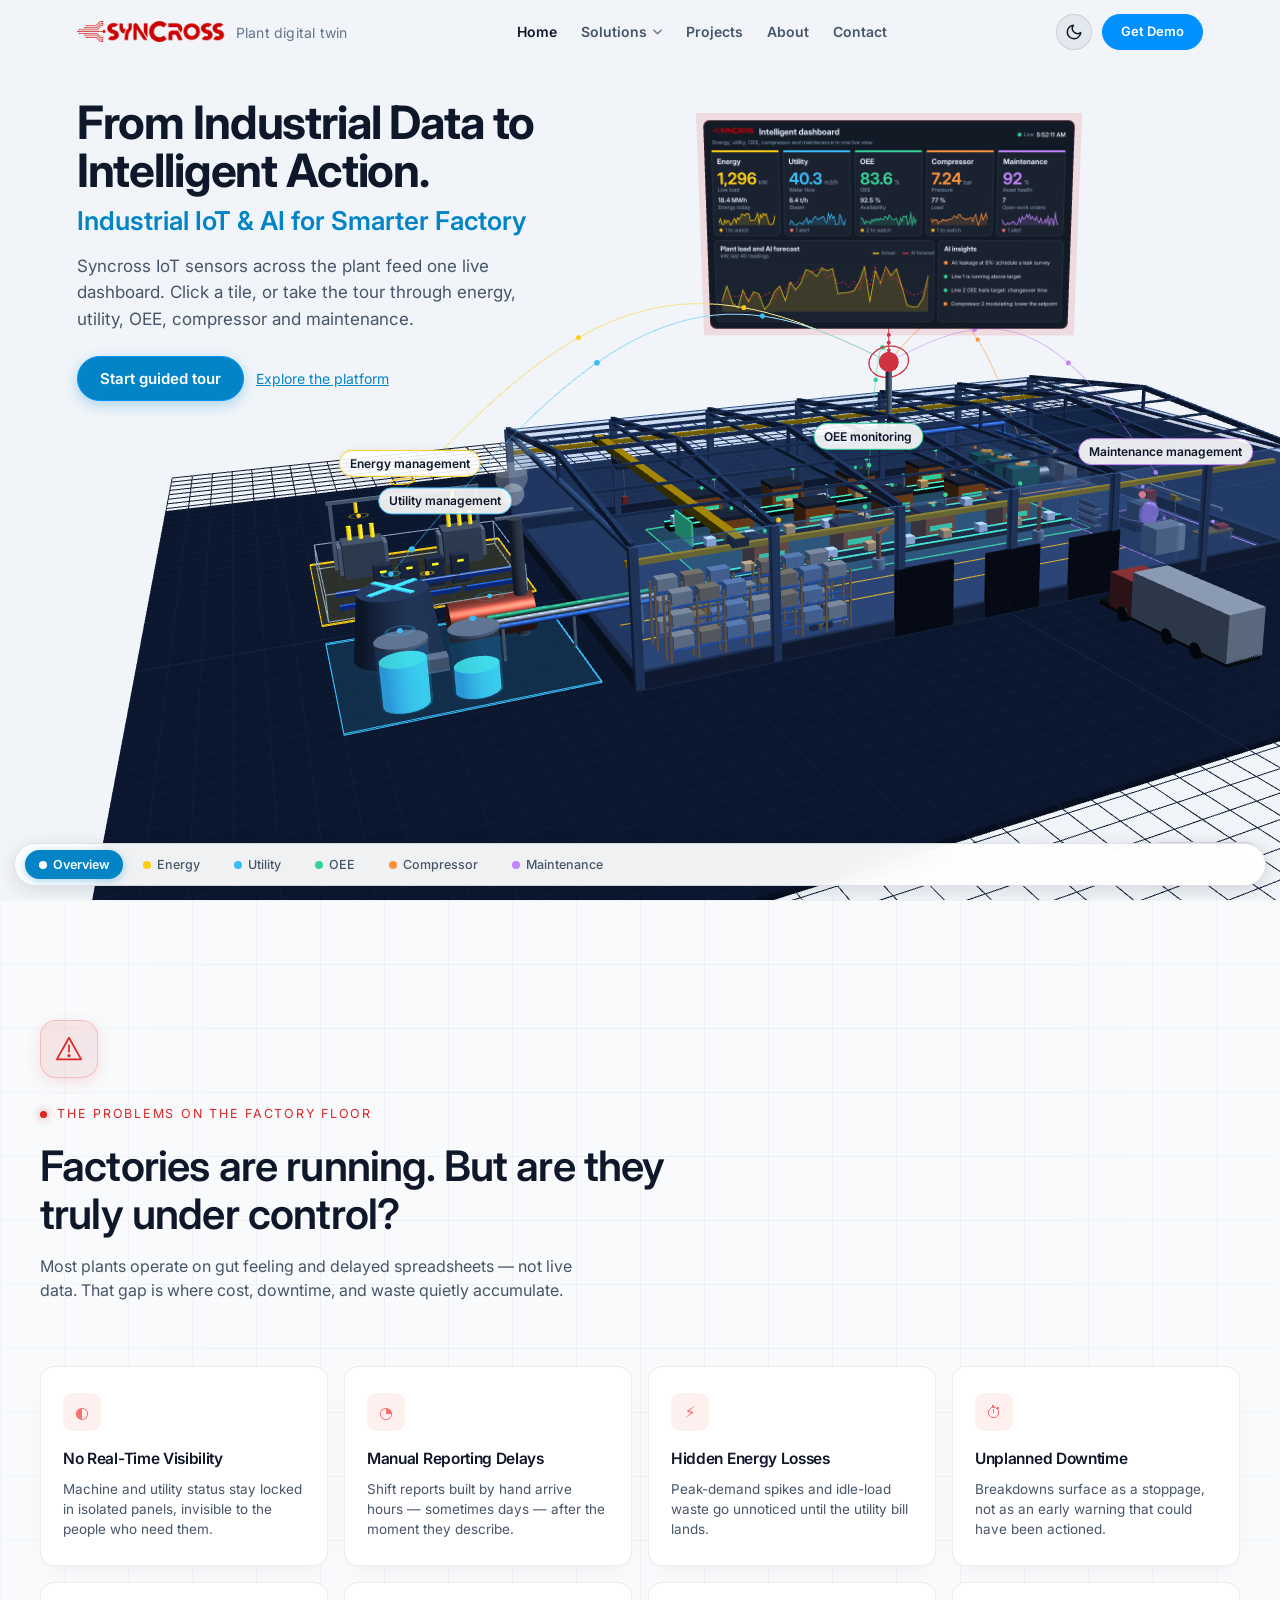
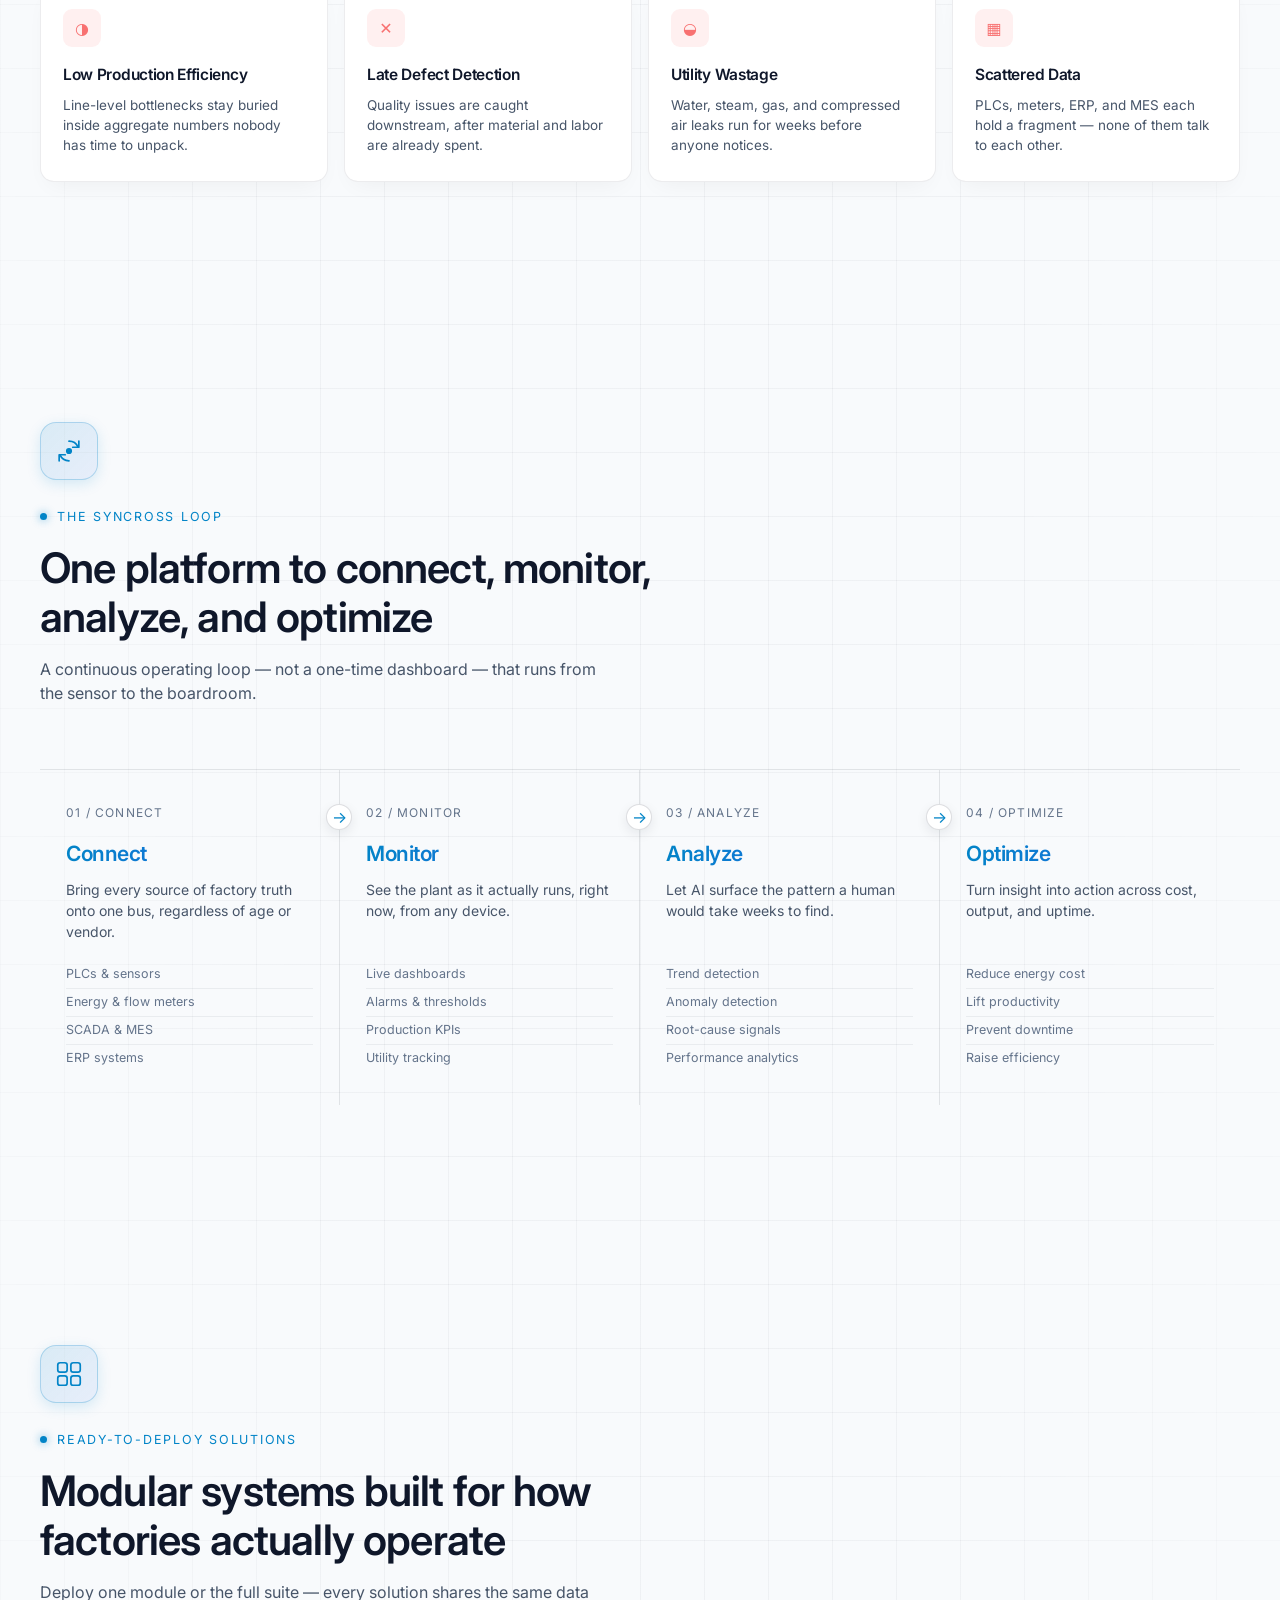
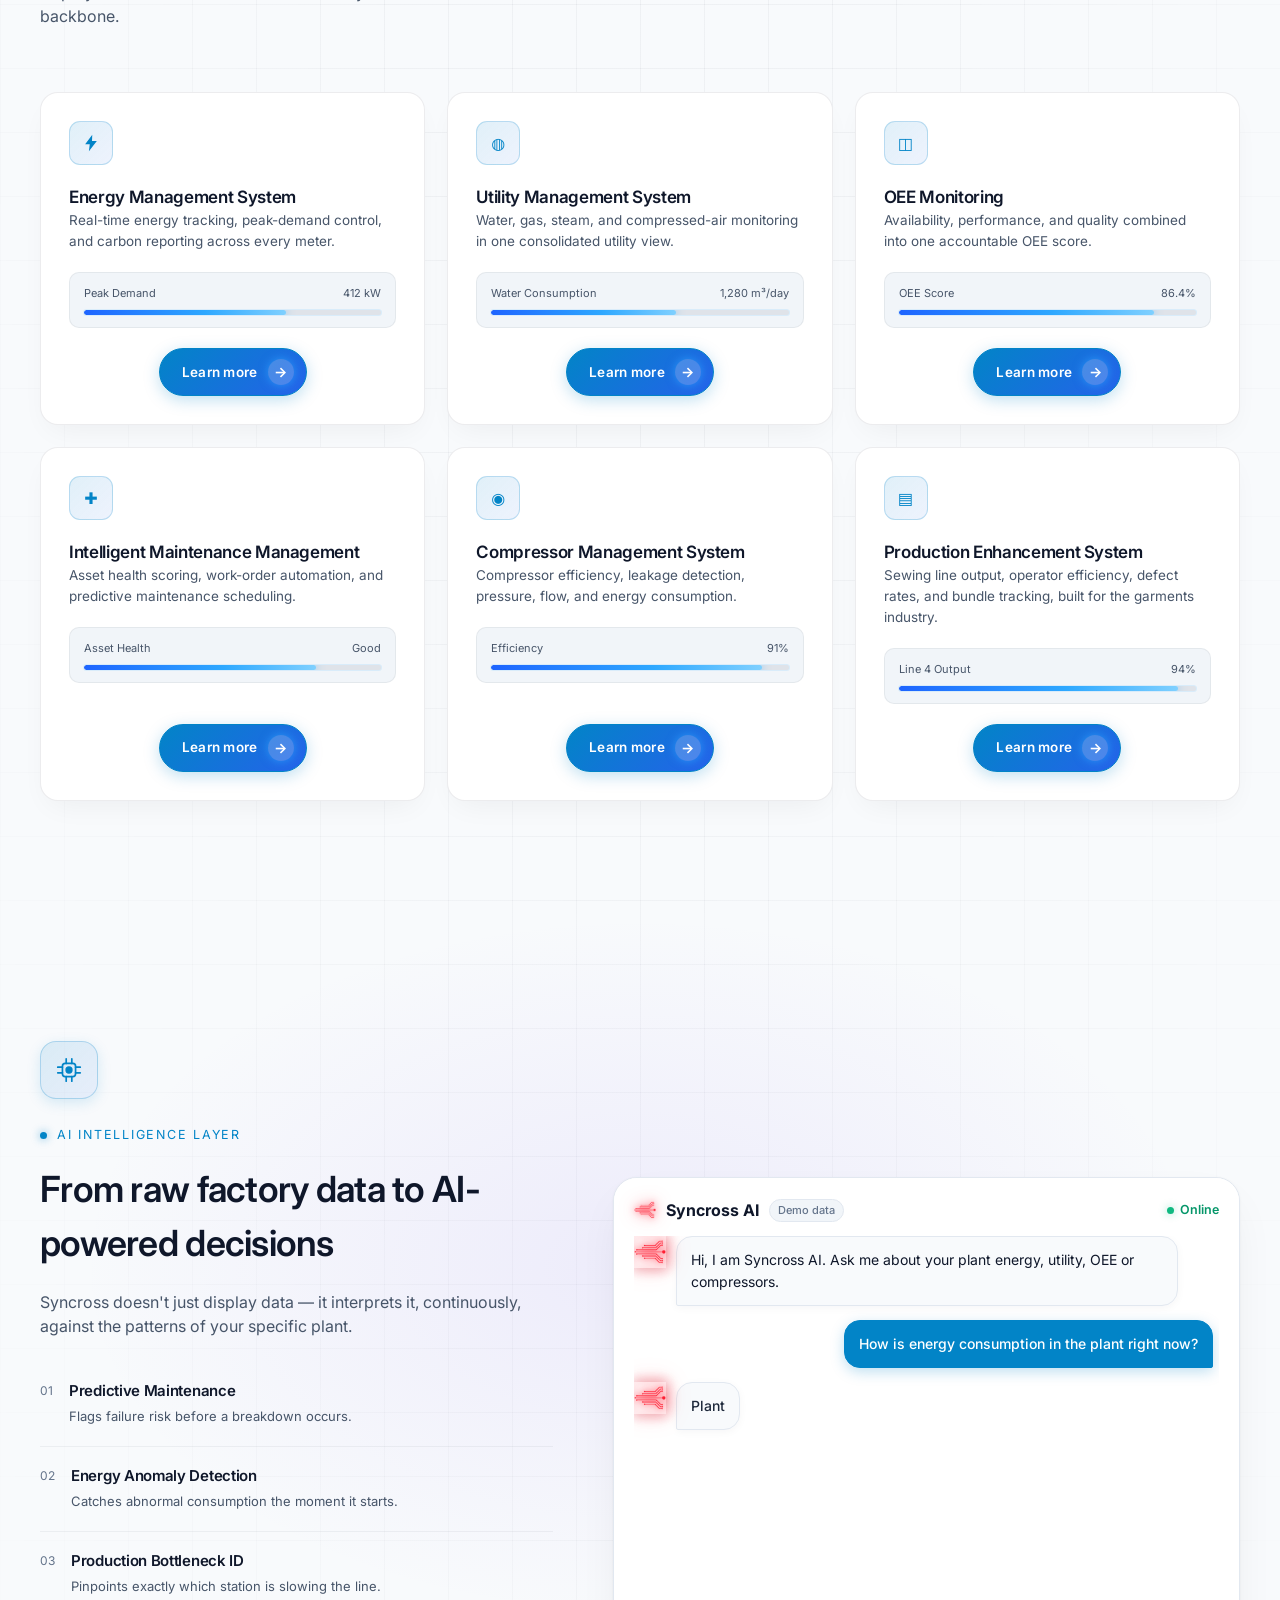
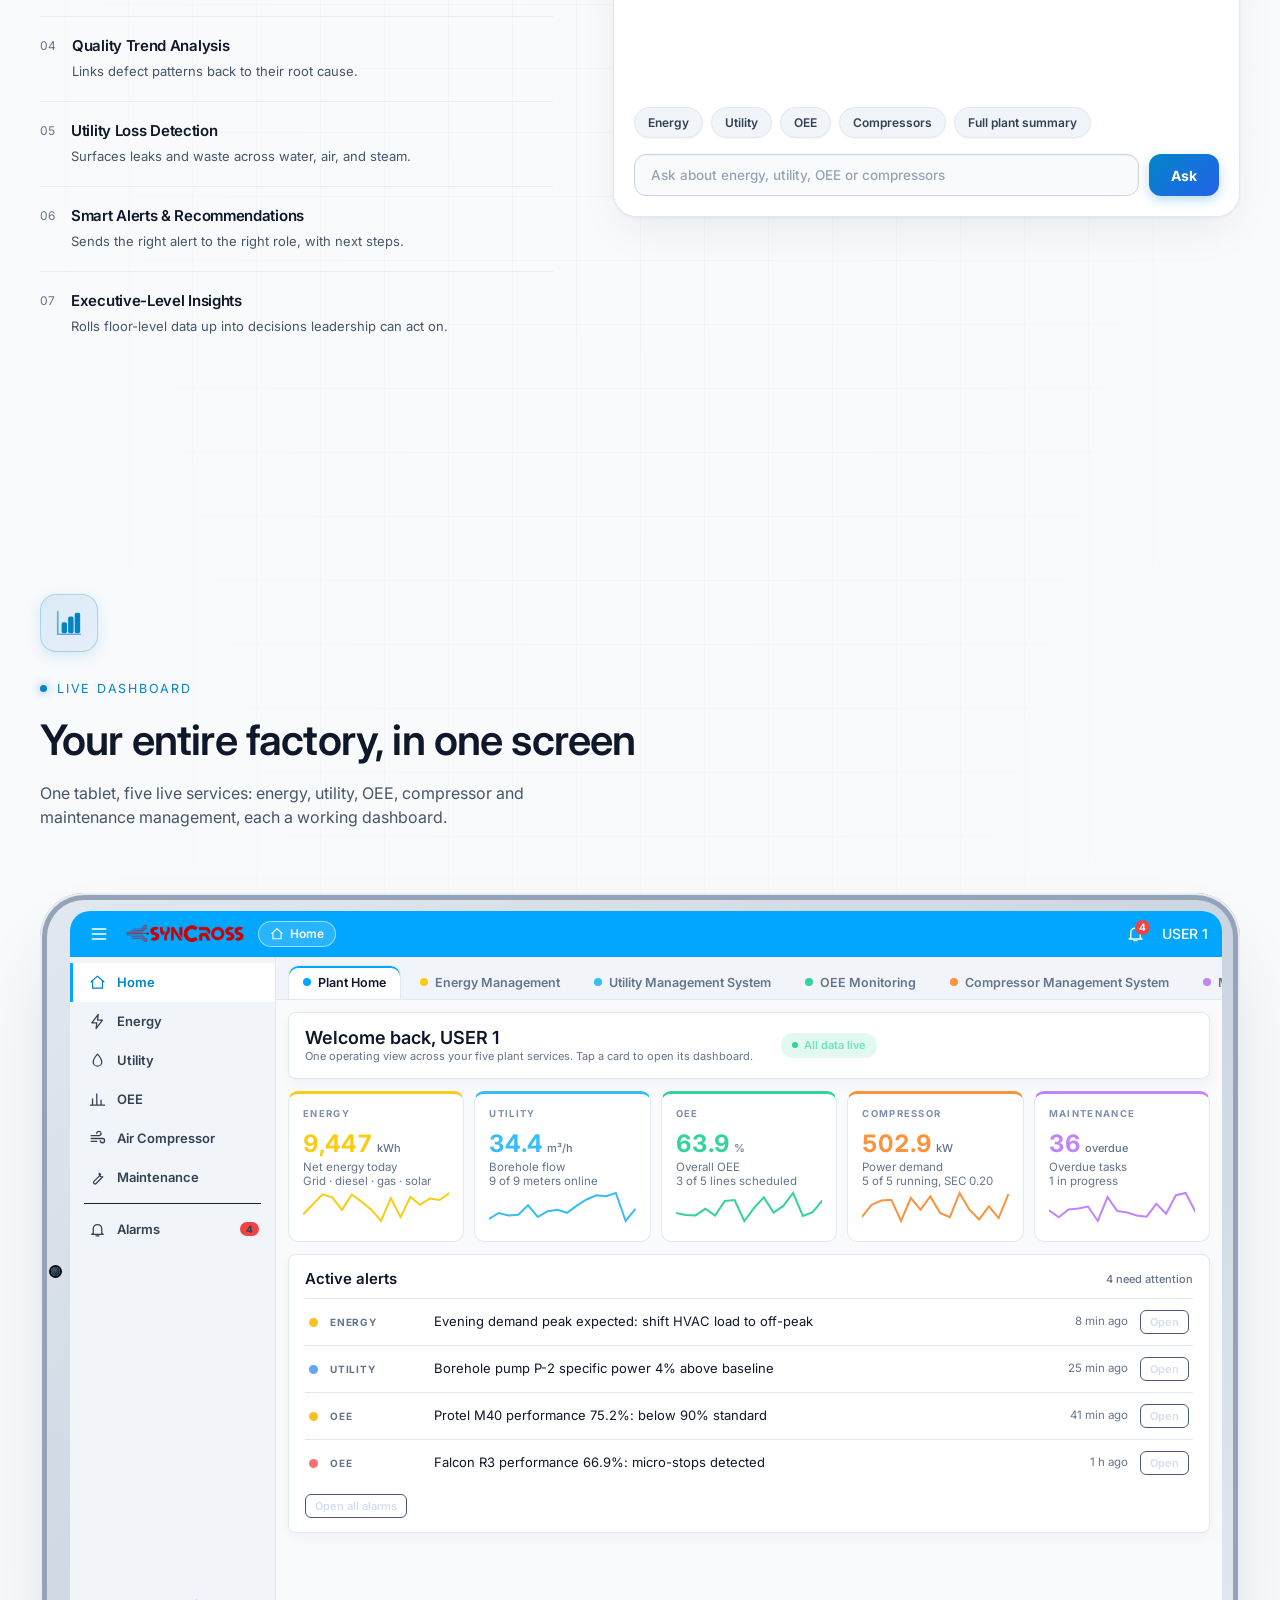
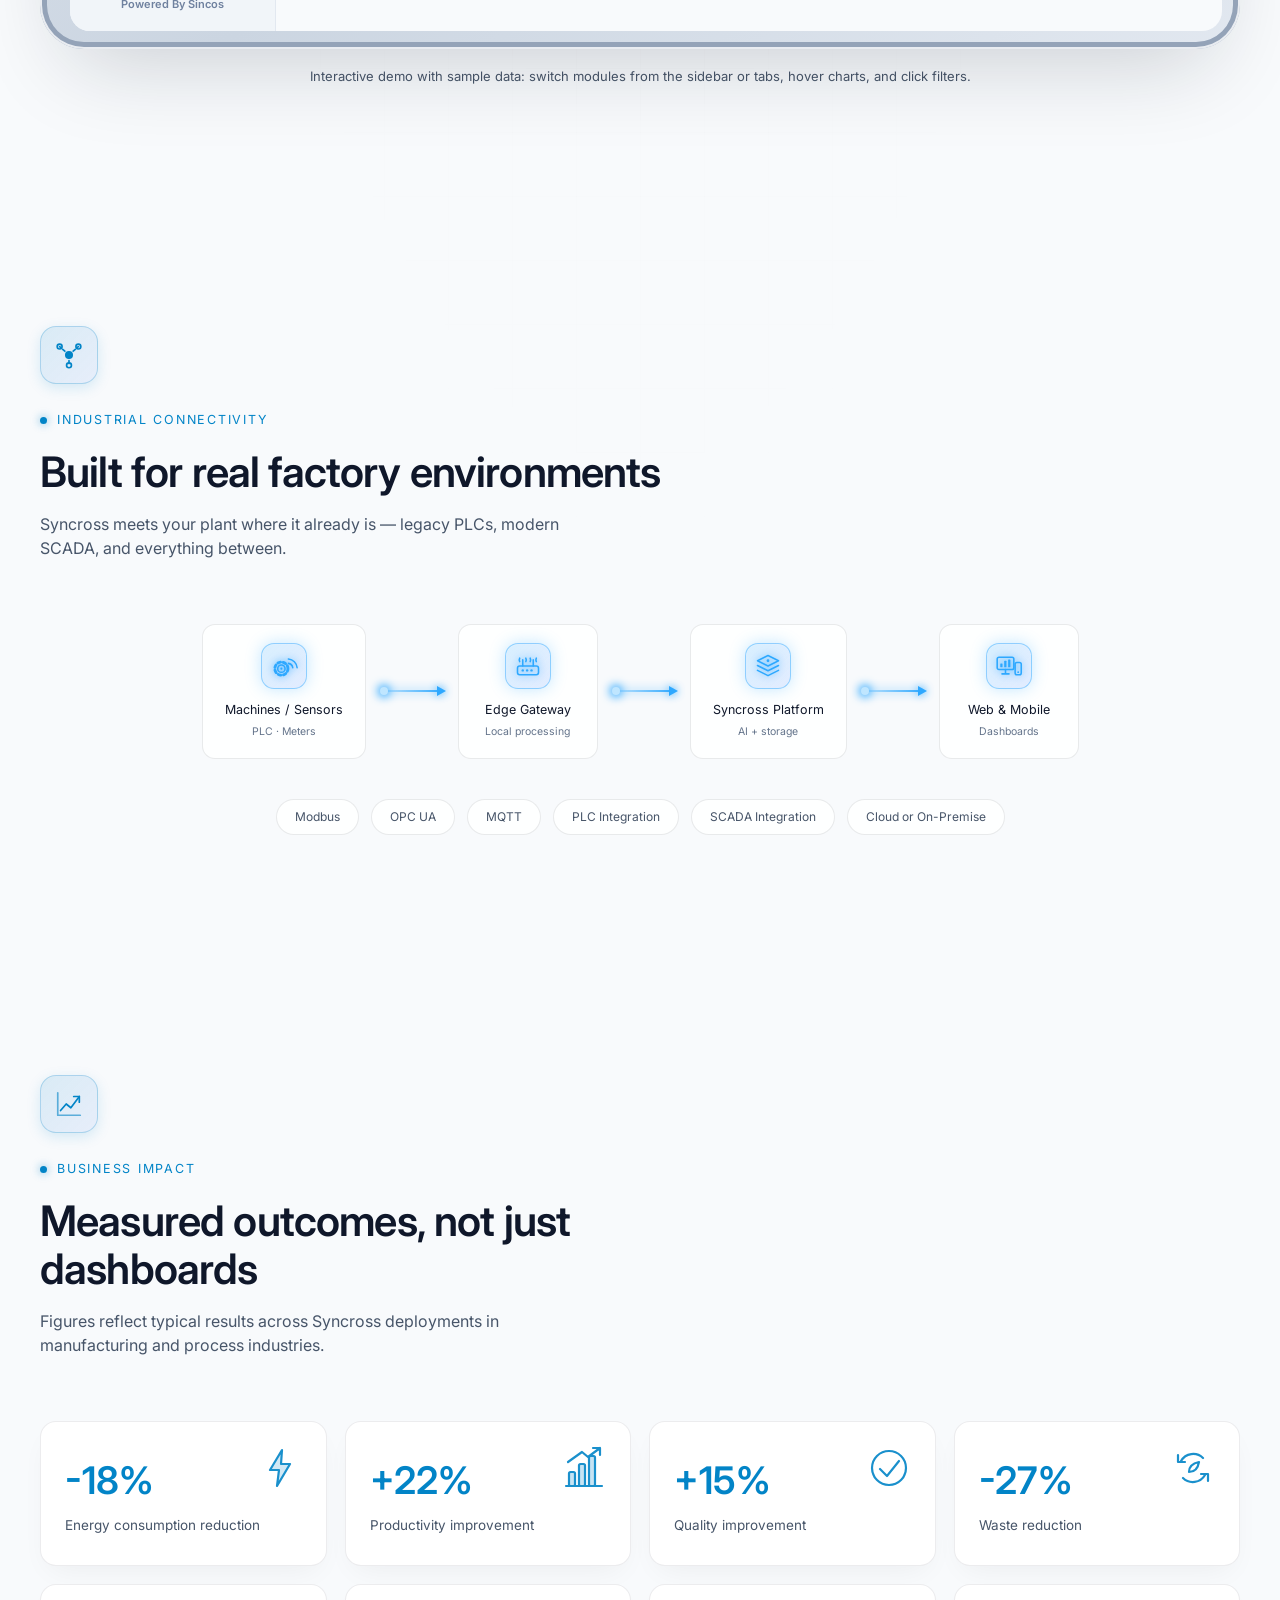
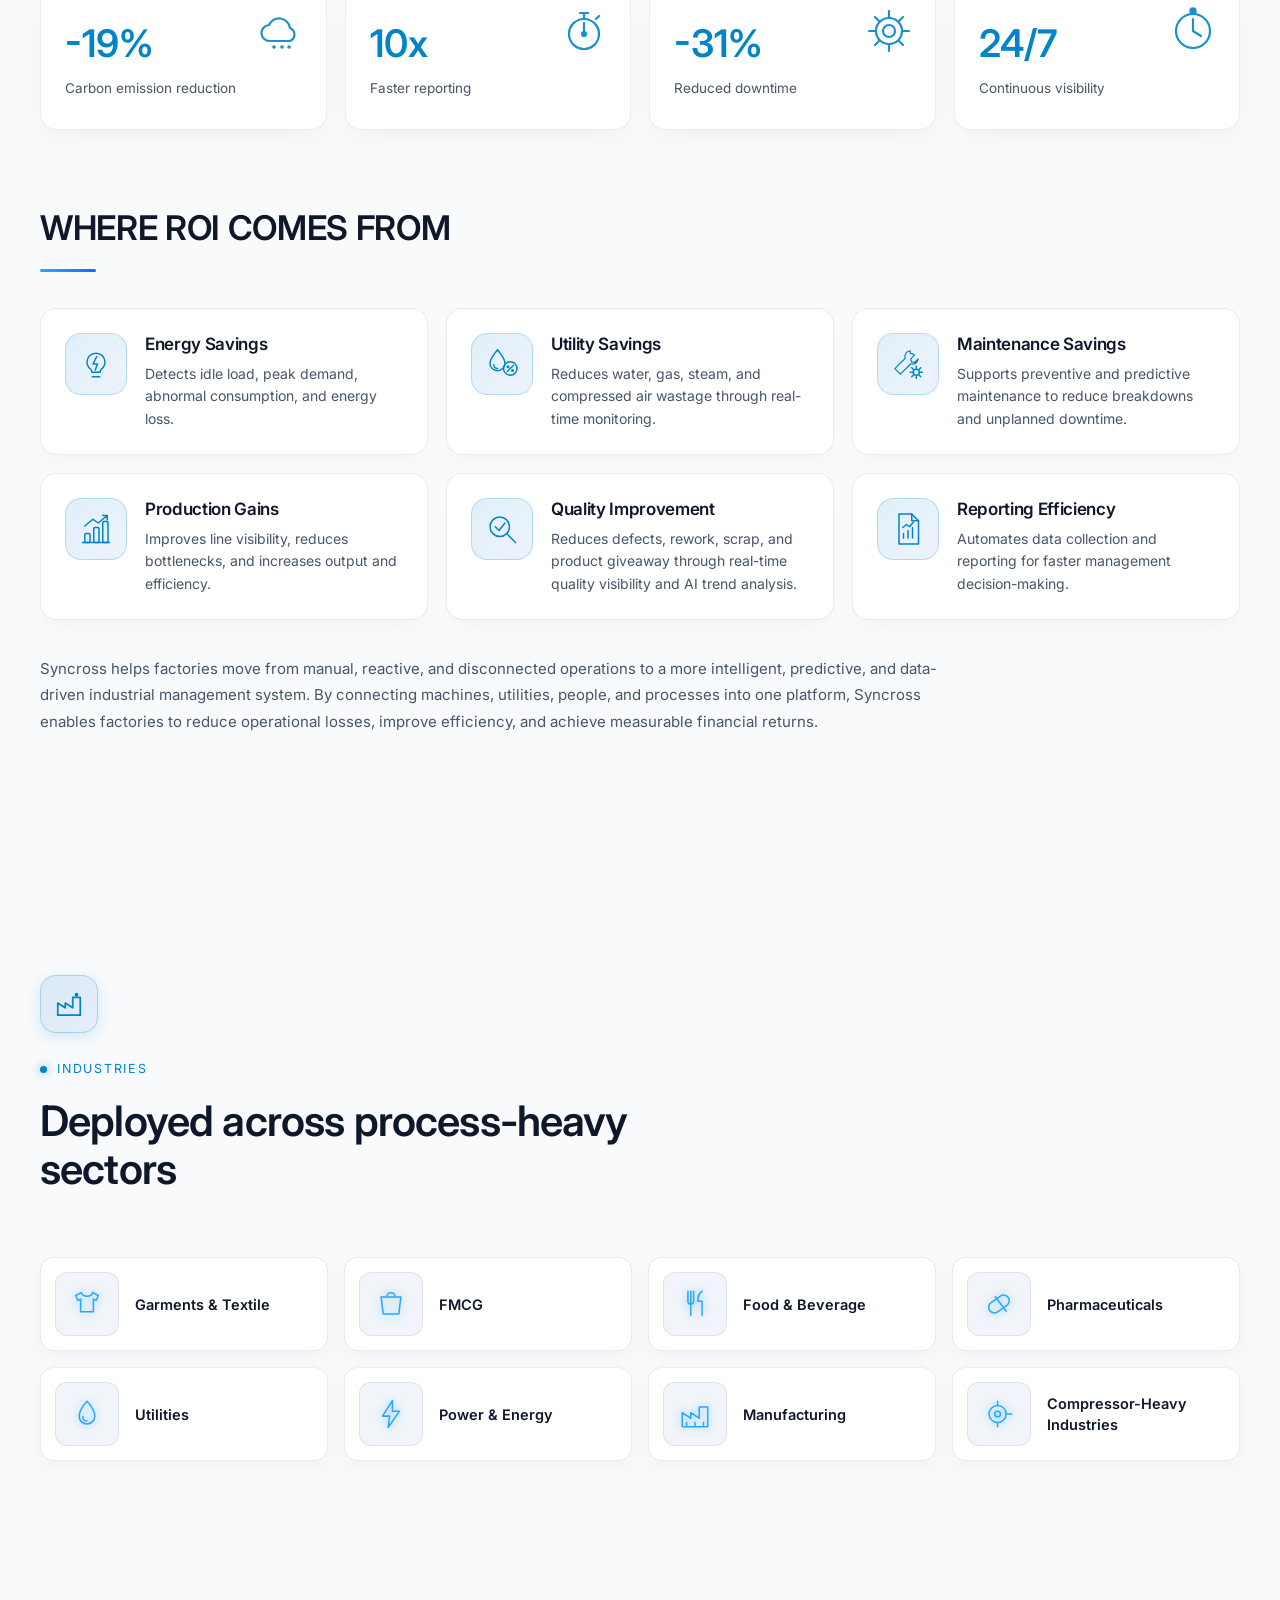
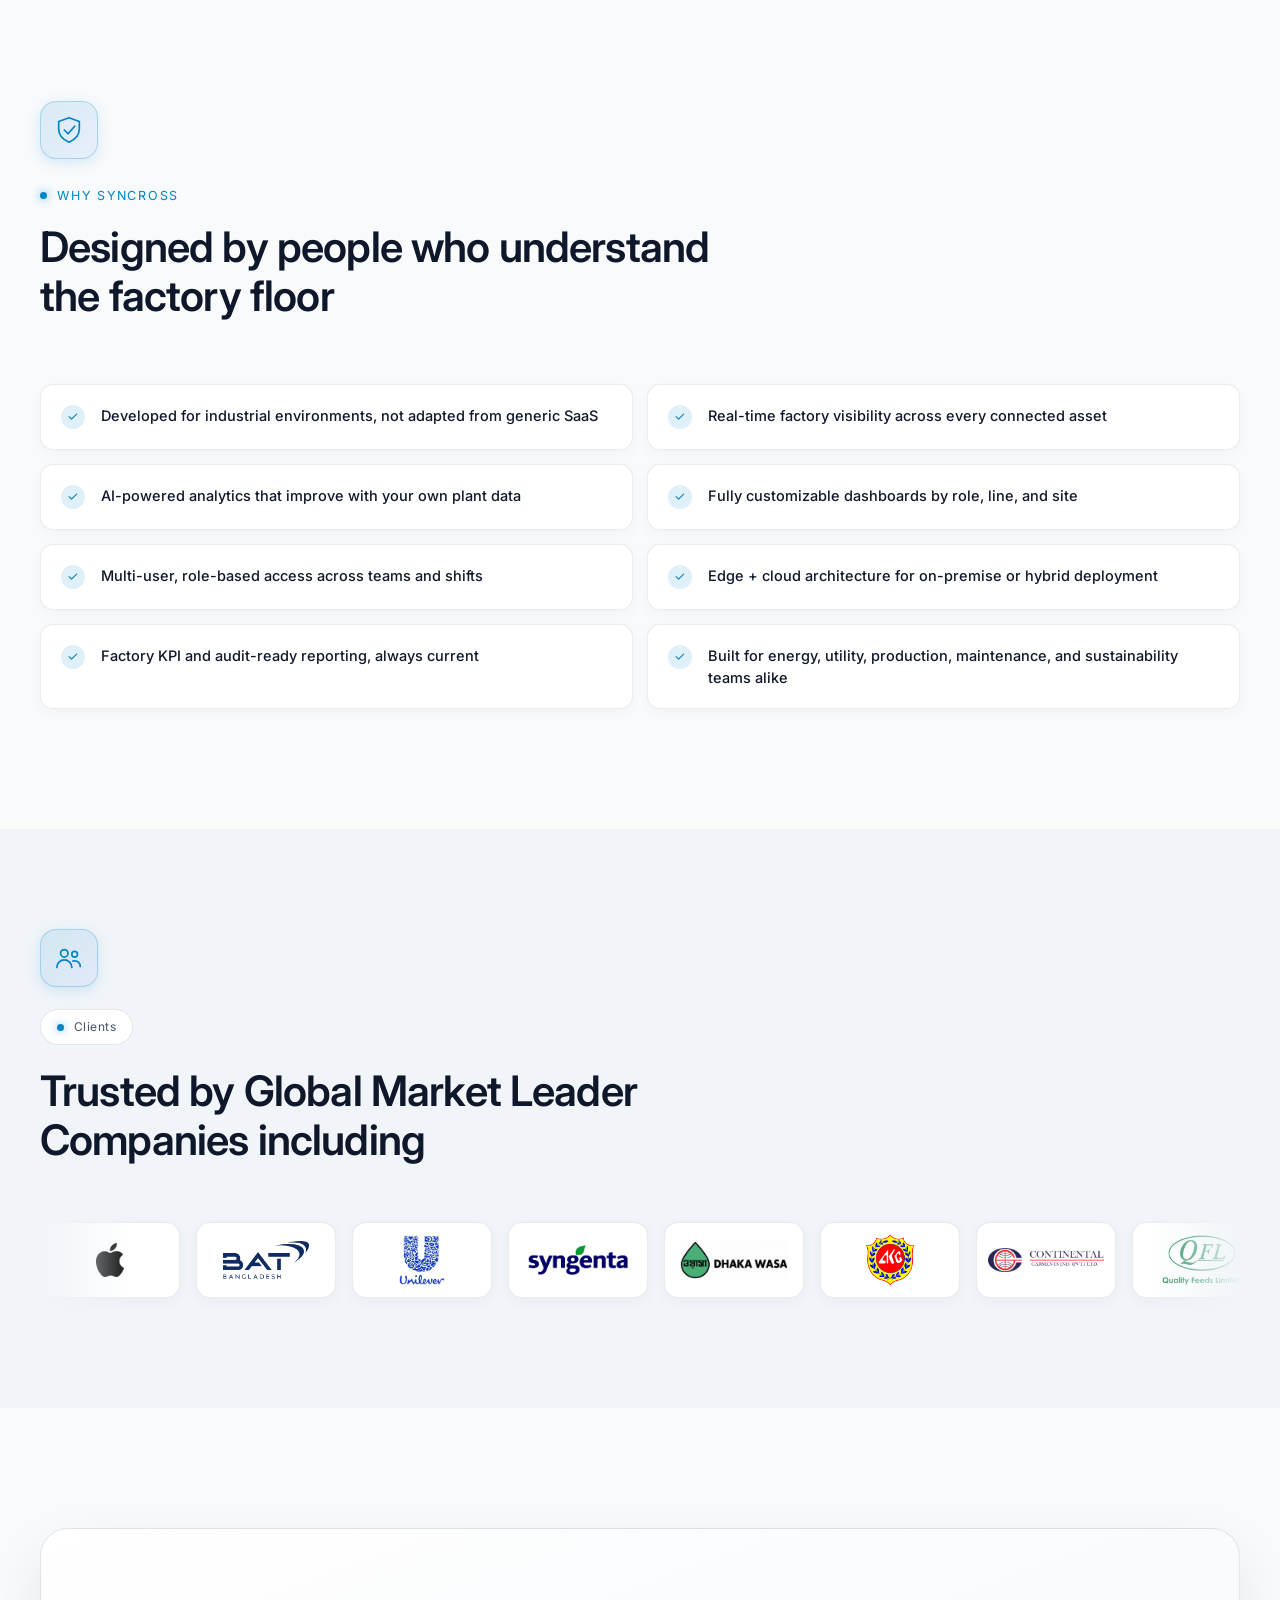
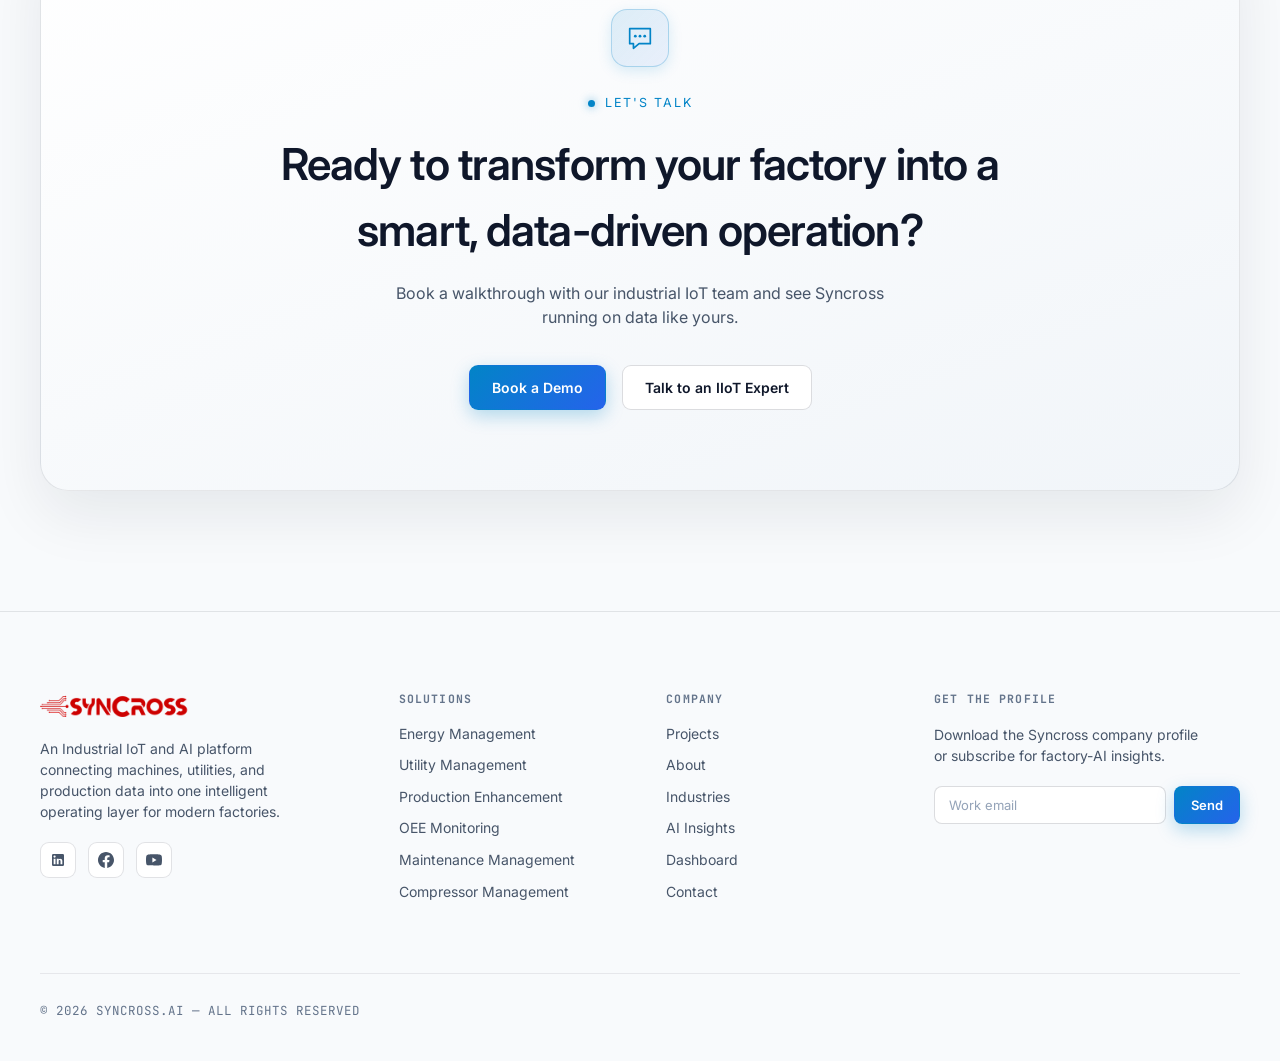
==== index.html @ f42caf8c "feat(footer): update social links to LinkedIn, Facebook (replacing X), and YouTube with official SVG" ====
<!DOCTYPE html>

<html lang="en"><head>
<!-- Top-Level SEO & Metadata -->
<title>Syncross | Industrial IoT & AI Smart Factory Platform</title>
<meta name="description" content="Syncross connects factory machines, energy, utilities, OEE, and predictive maintenance into an AI-driven smart factory operating system and real-time 3D digital twin.">
<meta name="keywords" content="Industrial IoT, Smart Factory, IIoT Platform, Digital Twin, OEE Monitoring, Factory AI, Energy Management System, Predictive Maintenance, Industry 4.0, Manufacturing Automation">
<meta name="robots" content="index, follow, max-snippet:-1, max-image-preview:large, max-video-preview:-1">
<meta name="author" content="Syncross">
<meta name="theme-color" content="#030712">
<link rel="canonical" href="https://syncross.ai/">

<!-- Open Graph / Facebook -->
<meta property="og:type" content="website">
<meta property="og:url" content="https://syncross.ai/">
<meta property="og:title" content="Syncross | Industrial IoT & AI Smart Factory Platform">
<meta property="og:description" content="Syncross connects factory machines, energy, utilities, OEE, and predictive maintenance into an AI-driven smart factory operating system and real-time 3D digital twin.">
<meta property="og:image" content="https://syncross.ai/syncross-logo.png">
<meta property="og:image:alt" content="Syncross Industrial IoT & AI Platform">
<meta property="og:site_name" content="Syncross">
<meta property="og:locale" content="en_US">

<!-- Twitter Card -->
<meta name="twitter:card" content="summary_large_image">
<meta name="twitter:url" content="https://syncross.ai/">
<meta name="twitter:title" content="Syncross | Industrial IoT & AI Smart Factory Platform">
<meta name="twitter:description" content="Syncross connects factory machines, energy, utilities, OEE, and predictive maintenance into an AI-driven smart factory operating system and real-time 3D digital twin.">
<meta name="twitter:image" content="https://syncross.ai/syncross-logo.png">
<meta name="twitter:site" content="@syncross_ai">

<!-- Structured Data (JSON-LD) -->
<script type="application/ld+json">
{
  "@context": "https://schema.org",
  "@graph": [
    {
      "@type": "Organization",
      "@id": "https://syncross.ai/#organization",
      "name": "Syncross",
      "url": "https://syncross.ai",
      "logo": {
        "@type": "ImageObject",
        "url": "https://syncross.ai/syncross-logo.png"
      },
      "description": "Industrial IoT and AI platform connecting machines, energy, and production data into one intelligent operating layer for modern factories.",
      "contactPoint": [
        {
          "@type": "ContactPoint",
          "contactType": "sales",
          "url": "https://syncross.ai/contact.html"
        }
      ]
    },
    {
      "@type": "WebSite",
      "@id": "https://syncross.ai/#website",
      "url": "https://syncross.ai",
      "name": "Syncross Smart Factory Platform",
      "publisher": {
        "@id": "https://syncross.ai/#organization"
      },
      "potentialAction": {
        "@type": "SearchAction",
        "target": "https://syncross.ai/?s={search_term_string}",
        "query-input": "required name=search_term_string"
      }
    },
    {
      "@type": "SoftwareApplication",
      "@id": "https://syncross.ai/#software",
      "name": "Syncross Industrial IoT Operating System",
      "applicationCategory": "BusinessApplication",
      "operatingSystem": "Cloud, Edge IoT, Web",
      "offers": {
        "@type": "Offer",
        "price": "0",
        "priceCurrency": "USD"
      },
      "description": "Smart factory 3D digital twin platform uniting Energy, Utilities, OEE, Maintenance, and Production analytics."
    }
  ]
}
</script>
<meta charset="utf-8">

<script>

(function(){

  try {

    var t = localStorage.getItem('syncross_theme') || 'light';

    document.documentElement.setAttribute('data-theme', t);

  } catch(e) {}

})();

</script>

<meta name="viewport" content="width=device-width, initial-scale=1, viewport-fit=cover">

<link rel="preconnect" href="https://fonts.googleapis.com"><link href="https://fonts.googleapis.com/css2?family=Space+Grotesk:wght@400;500;600;700&family=Inter:wght@400;500;600;700&family=JetBrains+Mono:wght@400;500;600&display=swap" rel="stylesheet">

<style>

:root{--bg:#07101d;--panel:rgba(9,18,34,.8);--line:rgba(150,190,255,.16);--tx:#e8f1ff;--mu:#8fa6c4;--ac:#2ea8ff;box-sizing:border-box;padding-top:env(safe-area-inset-top,0px);padding-bottom:env(safe-area-inset-bottom,0px)}

html{scroll-padding-top:env(safe-area-inset-top,0px)}

html{scroll-behavior:smooth}body{margin:0;background:#060a12;color:var(--tx);font-family:Inter,system-ui,-apple-system,"Segoe UI",sans-serif;overflow-x:hidden}

#c{position:absolute;inset:0;width:100%;height:100%;display:block;cursor:grab;touch-action:pan-y}

#c:active{cursor:grabbing}



.logo{font-weight:700;font-size:20px;letter-spacing:.01em;display:flex;align-items:center;gap:9px}

.logo i{width:14px;height:14px;border-radius:50%;background:var(--ac);box-shadow:0 0 14px var(--ac)}

.logo span{color:var(--mu);font-weight:400;font-size:14px}

.btn{border:1px solid var(--line);background:var(--panel);color:var(--tx);padding:9px 16px;border-radius:999px;font-size:13px;font-weight:600;cursor:pointer;backdrop-filter:blur(12px);font-family:inherit}

.btn:hover{border-color:var(--ac)}

.btn:focus-visible,nav button:focus-visible,.lb:focus-visible{outline:2px solid var(--ac);outline-offset:2px}

.btn.pri{background:var(--ac);color:#04101c;border-color:var(--ac);font-size:15px;padding:12px 22px}

#hero{position:absolute;left:6vw;top:clamp(74px, 10vh, 92px);transform:none;max-width:490px;transition:opacity .5s}

#hero h1{font-size:clamp(28px,3.8vw,46px);line-height:1.04;margin:0 0 16px;letter-spacing:-.025em}

#hero p{color:var(--mu);font-size:17px;line-height:1.55;margin:0 0 24px}

#hero .row{display:flex;gap:12px;flex-wrap:wrap;align-items:center}

#hero a{color:var(--mu);font-size:14px}

.hid{opacity:0!important;pointer-events:none!important}

#panel{position:absolute;right:18px;top:68px;width:350px;max-height:calc(100% - 160px);overflow:auto;background:rgba(8,16,30,.95);backdrop-filter:blur(8px);-webkit-backdrop-filter:blur(8px);box-shadow:0 24px 64px rgba(0,0,0,.5);border:1px solid var(--line);border-top:3px solid var(--z,#d0323f);border-radius:14px;padding:16px 16px 12px;transition:opacity .4s,transform .4s}

#panel.hid{transform:translateX(24px)}

.pt{font-size:18px;font-weight:700;display:flex;align-items:center;gap:9px}

.pt i{width:9px;height:9px;border-radius:50%;background:var(--z);box-shadow:0 0 10px var(--z)}

.pt em{margin-left:auto;font-style:normal;font-size:12px;font-weight:500;color:var(--mu)}

.nt{color:var(--mu);font-size:13.5px;line-height:1.5;margin:8px 0 14px}

.kp{display:grid;grid-template-columns:1fr 1fr;gap:8px}

.kp>div{background:rgba(255,255,255,.04);border-radius:10px;padding:10px 12px}

.kp small,.ch small{color:var(--mu);font-size:12px;display:block}

.kp b{font-size:24px;font-weight:600;font-variant-numeric:tabular-nums}

.kp em{font-style:normal;font-size:12px;color:var(--mu);margin-left:4px;font-weight:400}

.ch{margin:12px 0}

.ch svg{width:100%;height:80px;display:block;margin-top:6px}

.ls>div{display:flex;align-items:center;gap:10px;padding:8px 0;border-top:1px solid var(--line);font-size:13.5px}

.ls>div span:last-of-type{margin-left:auto;font-variant-numeric:tabular-nums;color:var(--mu)}

.ls u{width:8px;height:8px;border-radius:50%;background:#34d399}

.ft{margin-top:12px;border-top:1px solid var(--line);padding-top:10px}.ft h4{margin:0 0 8px;font-size:15px}.ft ul{margin:0;padding-left:18px}.ft li{margin-bottom:9px;font-size:13px;line-height:1.45;color:var(--mu)}.ft li::marker{color:var(--z)}.ft li b{display:block;color:var(--tx);font-size:13.5px}

#panel.wide{width:min(960px,calc(100vw - 36px))}.kp.k3{grid-template-columns:repeat(3,1fr)}.ems{display:grid;grid-template-columns:minmax(0,1.8fr) minmax(0,1fr);gap:18px}.em-2{display:grid;grid-template-columns:1fr 1fr;gap:16px}.sh{display:block;color:var(--mu);font-size:12px;margin-bottom:4px}.fr{display:grid;grid-template-columns:1fr auto;font-size:13px;margin-top:9px}.fr .fb{grid-column:1/-1}.fr span:last-of-type{color:var(--mu);font-variant-numeric:tabular-nums}.fb{height:6px;border-radius:3px;background:rgba(255,255,255,.08);margin-top:5px}.fb i{display:block;height:100%;border-radius:3px;background:var(--z);transition:width .8s}.al>div span:last-of-type{margin-left:0}.em-ft{margin:0;border-top:0;padding-top:0;border-left:1px solid var(--line);padding-left:18px}.em-ft li{font-size:13.5px;margin-bottom:12px}

#panel{--mu:#a9bdd6;--line:rgba(150,190,255,.2)}#panel .kp>div{background:rgba(255,255,255,.06)}nav,.btn{background:rgba(9,18,34,.88);-webkit-backdrop-filter:blur(14px) saturate(1.4);backdrop-filter:blur(14px) saturate(1.4)}

#panel .more{width:100%;margin-top:14px;background:var(--z);color:#06101c;border-color:var(--z);text-shadow:none;font-size:14px}#panel .more:hover{filter:brightness(1.1)}#panel .back{padding:5px 12px;font-size:12px;margin-left:10px}

#hero h1 small{display:block;margin-top:10px;font-size:clamp(18px,2.2vw,26px);font-weight:600;letter-spacing:0;color:var(--ac)}

header,header#gh{position:fixed;z-index:100;left:0;right:0;top:0;padding:calc(14px + env(safe-area-inset-top,0px)) 6vw 14px;display:flex;justify-content:space-between;align-items:center;gap:20px;border-bottom:1px solid transparent;transition:background .25s,border-color .25s}

header.scrolled{background:rgba(2,6,23,.8);border-color:var(--line);backdrop-filter:blur(18px)}

.logo{color:var(--tx);text-decoration:none}/* Navigation & Dropdown Styling */

.tn{display:flex;gap:24px;font-size:14px;font-weight:600;color:var(--mu);align-items:center;overflow:visible!important}

.tn a{color:inherit;text-decoration:none;transition:color .2s ease;display:inline-flex;align-items:center;padding:6px 0;line-height:1.2}

.tn a:hover,.tn a:focus-visible{color:var(--tx)}

.nav-dd{position:relative;display:inline-flex;align-items:center}

.nav-dd-btn{background:none;border:0;color:var(--mu);font:inherit;font-size:14px;font-weight:600;cursor:pointer;padding:6px 0;display:inline-flex;align-items:center;gap:6px;transition:color .2s ease;font-family:inherit;line-height:1.2}

.nav-dd-btn:hover,.nav-dd:hover .nav-dd-btn,.nav-dd.open .nav-dd-btn{color:var(--tx)}

.nav-dd-arrow{width:9px;height:6px;transition:transform .25s ease;opacity:.75;display:block;flex-shrink:0}

.nav-dd:hover .nav-dd-arrow,.nav-dd.open .nav-dd-arrow{transform:rotate(180deg);opacity:1}

.nav-dd-menu{position:absolute;top:100%;left:-20px;margin-top:8px;min-width:260px;background:rgba(8,16,32,.97);border:1px solid rgba(150,190,255,.22);border-radius:12px;padding:6px;box-shadow:0 20px 50px rgba(0,0,0,.8),0 0 0 1px rgba(255,255,255,.05);backdrop-filter:blur(20px);-webkit-backdrop-filter:blur(20px);opacity:0;visibility:hidden;pointer-events:none;transform:translateY(6px);transition:opacity .2s ease,transform .2s ease,visibility .2s ease;z-index:99999;display:flex;flex-direction:column;gap:2px}

.nav-dd-menu::before{content:'';position:absolute;top:-12px;left:0;right:0;height:12px}

.nav-dd:hover .nav-dd-menu,.nav-dd.open .nav-dd-menu{opacity:1;visibility:visible;pointer-events:auto;transform:translateY(0)}

.nav-dd-item{display:block;padding:9px 14px;border-radius:8px;text-decoration:none;font-size:13.5px;font-weight:500;color:var(--tx)!important;transition:background .18s ease,color .18s ease,transform .18s ease;white-space:nowrap;border:1px solid transparent}

.nav-dd-item:hover{background:rgba(46,168,255,.12);color:#fff!important;border-color:rgba(150,190,255,.18);transform:translateX(3px)}



/* Mobile Nav Toggle & Drawer */

.mob-menu-btn{display:none;background:rgba(9,18,34,.88);border:1px solid var(--line);border-radius:999px;color:var(--tx);padding:8px 12px;cursor:pointer;align-items:center;justify-content:center;font-size:13px;font-weight:600;gap:6px;font-family:inherit}

.mob-menu-btn svg{display:block;width:18px;height:18px}

.mob-drawer{display:none;position:fixed;top:62px;left:0;right:0;max-height:calc(100vh - 62px);overflow-y:auto;background:rgba(6,10,18,.98);backdrop-filter:blur(24px);-webkit-backdrop-filter:blur(24px);border-bottom:1px solid var(--line);padding:20px 24px;box-shadow:0 30px 60px rgba(0,0,0,.7);z-index:99999;flex-direction:column;gap:16px}

.mob-drawer.open{display:flex}

.mob-drawer-sec{display:flex;flex-direction:column;gap:4px}

.mob-drawer-title{font-family:'JetBrains Mono',monospace;font-size:11px;letter-spacing:.1em;text-transform:uppercase;color:var(--mu);margin-bottom:6px}

.mob-drawer a{color:var(--tx);text-decoration:none;padding:8px 0;font-size:15px;font-weight:600;display:flex;align-items:center;gap:10px}

.mob-drawer a:hover{color:var(--ac)}

.mob-sub-list{display:flex;flex-direction:column;gap:6px;margin-bottom:8px}

.mob-sub-item{display:block;background:rgba(255,255,255,.04);border:1px solid var(--line);border-radius:8px;padding:9px 12px;font-size:13px!important;color:var(--tx)!important}

.mob-sub-item:hover{background:rgba(46,168,255,.12);color:#fff!important}

@media(max-width:980px){.mob-menu-btn{display:inline-flex}}

a.btn{text-decoration:none;display:inline-block}.btn.sm{font-size:13px;padding:9px 16px}

#top{position:relative;height:100vh;height:100svh;min-height:560px;overflow:hidden;background:#07101d}

#top::after{content:"";position:absolute;left:0;right:0;bottom:0;height:80px;background:linear-gradient(transparent,#060a12);pointer-events:none}

#top .el{position:absolute;left:0;top:0;z-index:2;pointer-events:none;opacity:0;transition:opacity .5s ease;white-space:nowrap;font-family:inherit;font-size:11.5px;font-weight:600;line-height:1.2;color:#e8f1ff;padding:4px 9px;border-radius:7px;background:rgba(7,16,29,.86);border:1px solid var(--c);box-shadow:0 4px 14px rgba(0,0,0,.45)}

#top .el::after{content:"";position:absolute;left:calc(50% - var(--dx,0px));top:100%;width:1px;height:var(--st,13px);background:var(--c)}

#top .el::before{content:"";position:absolute;left:calc(50% - var(--dx,0px));top:calc(100% + var(--st,13px));width:7px;height:7px;margin-left:-3px;border-radius:50%;background:var(--c);box-shadow:0 0 8px var(--c)}

#top.no3d .el{display:none}

@media (max-width:640px){#top .el{font-size:10px;padding:3px 6px}}

#hero,#panel,nav,#auto{z-index:4}.lb{z-index:2}

#auto{position:absolute;right:18px;bottom:calc(22px + env(safe-area-inset-bottom,0px))}

@media(max-width:980px){.tn{display:none}}

@media(max-width:800px){#auto{bottom:auto;top:calc(62px + env(safe-area-inset-top,0px));right:10px}}

.ls u.warn{background:#fbbf24}.ls u.bad{background:#f87171}

nav{position:absolute;left:50%;transform:translateX(-50%);bottom:calc(14px + env(safe-area-inset-bottom,0px));display:flex;gap:4px;padding:6px;background:var(--panel);border:1px solid var(--line);border-radius:999px;backdrop-filter:blur(14px);max-width:calc(100% - 20px);overflow-x:auto}

nav button{border:0;background:none;color:var(--mu);padding:9px 14px;border-radius:999px;cursor:pointer;font-size:13px;font-weight:600;white-space:nowrap;display:flex;gap:7px;align-items:center;font-family:inherit}

nav button i{width:8px;height:8px;border-radius:50%;background:var(--d,#8fa6c4)}

nav button.on{background:rgba(255,255,255,.12);color:#fff}

.lb{position:absolute;left:0;top:0;font-size:12px;font-weight:600;padding:5px 10px;border-radius:999px;background:rgba(7,16,29,.78);border:1px solid;cursor:pointer;white-space:nowrap;transition:opacity .3s;color:var(--tx);font-family:inherit}

@media(max-width:800px){

#panel{left:10px;right:10px;width:auto;top:auto;bottom:calc(70px + env(safe-area-inset-bottom,0px));max-height:40%}

#panel.wide{width:auto;max-height:58%}.ems{grid-template-columns:1fr!important}.em-ft{border-left:0!important;padding-left:0!important;border-top:1px solid var(--line)!important;padding-top:10px!important}

/* mobile #hero handled globally in navbar.css?v=20261029.1 */#hero h1{font-size:clamp(26px,7vw,36px);margin-bottom:10px}#hero p{font-size:14.5px;margin-bottom:14px}

.logo span{display:none}

}

@media(prefers-reduced-motion:reduce){#panel,#hero{transition:none}}



/* landing page sections */

#lp{position:relative;isolation:isolate}

#lp{

  --bg-0:#060a12;

  --bg-1:#0a1220;

  --bg-2:#0e1a2e;

  --line:rgba(255,255,255,0.09);

  --line-soft:rgba(255,255,255,0.05);

  --glass:rgba(255,255,255,0.035);

  --glass-strong:rgba(255,255,255,0.06);

  --cyan:#c0202e;

  --blue:#7f1220;

  --purple:#8b6bf0;

  --white:#f2f6fa;

  --muted:#8fa1b8;

  --muted-dim:#5c6c82;

  --good:#34d399;

  --warn:#fbbf24;

  --bad:#f87171;

  --radius:16px;

  --disp:'Space Grotesk',sans-serif;

  --body:'Inter',sans-serif;

  --mono:'JetBrains Mono',monospace;

}

#lp *{margin:0;padding:0;box-sizing:border-box;}

#lp{

  background:var(--bg-0);

  color:var(--white);

  font-family:var(--body);

  overflow-x:hidden;

  line-height:1.5;

}

@media (prefers-reduced-motion: reduce){#lp *{animation-duration:0.001ms !important; animation-iteration-count:1 !important; transition-duration:0.001ms !important; scroll-behavior:auto !important;}}

#lp ::selection{background:var(--cyan);color:#fff;}

#lp a{color:inherit;text-decoration:none;}

#lp img{max-width:100%;display:block;}

#lp .wrap{max-width:1280px;margin:0 auto;padding:0 40px;}

@media (max-width:900px){#lp .wrap{padding:0 22px;}}

#lp h1,#lp h2,#lp h3,#lp h4{font-family:var(--disp);font-weight:600;letter-spacing:-0.02em;}

#lp .eyebrow{

  font-family:var(--mono);

  font-size:12.5px;

  letter-spacing:0.14em;

  text-transform:uppercase;

  color:var(--cyan);

  display:inline-flex;

  align-items:center;

  gap:10px;

  margin-bottom:18px;

}

#lp .eyebrow::before{

  content:'';

  width:7px;height:7px;border-radius:50%;

  background:var(--cyan);

  box-shadow:0 0 10px 2px var(--cyan);

  animation:blink 2.2s ease-in-out infinite;

}

@keyframes blink{0%,100%{opacity:1;}50%{opacity:0.35;}}

#lp .grid-texture{

  position:absolute;inset:0;

  background-image:

    linear-gradient(rgba(255,255,255,0.025) 1px, transparent 1px),

    linear-gradient(90deg, rgba(255,255,255,0.025) 1px, transparent 1px);

  background-size:64px 64px;

  pointer-events:none;

  z-index:0;

  mask-image:radial-gradient(ellipse 80% 60% at 50% 0%, black 40%, transparent 90%);

}

#lp header{

  position:fixed;top:0;left:0;right:0;

  z-index:100;

  padding:22px 0;

  transition:all .4s ease;

  border-bottom:1px solid transparent;

}

#lp header.scrolled{

  background:rgba(6,10,18,0.72);

  backdrop-filter:blur(18px) saturate(140%);

  -webkit-backdrop-filter:blur(18px) saturate(140%);

  border-bottom:1px solid var(--line);

  padding:14px 0;

}

#lp nav{display:flex;align-items:center;justify-content:space-between;}

#lp .logo{

  font-family:var(--disp);font-weight:700;font-size:22px;

  letter-spacing:-0.02em;

  display:flex;align-items:center;gap:9px;

}

#lp .logo .dot-mark{

  width:9px;height:9px;border-radius:2px;

  background:linear-gradient(135deg,var(--cyan),var(--purple));

  box-shadow:0 0 12px 1px rgba(192,32,46,0.6);

}

#lp .logo .sub{color:var(--muted);font-family:var(--mono);font-weight:400;font-size:12px;letter-spacing:0.08em;margin-left:2px;}

#lp .nav-links{display:flex;gap:34px;font-size:14.5px;color:var(--muted);}

#lp .nav-links a{position:relative;transition:color .25s;}

#lp .nav-links a:hover{color:var(--white);}

#lp .nav-links a::after{

  content:'';position:absolute;left:0;bottom:-6px;width:0;height:1px;background:var(--cyan);transition:width .25s;

}

#lp .nav-links a:hover::after{width:100%;}

#lp .nav-cta{display:flex;gap:12px;align-items:center;}

@media (max-width:900px){#lp .nav-links{display:none;}

#lp .nav-cta .btn-ghost{display:none;}}

#lp .btn{

  font-family:var(--body);font-weight:600;font-size:14px;

  padding:11px 22px;border-radius:9px;

  cursor:pointer;border:1px solid transparent;

  transition:transform .25s, box-shadow .25s, border-color .25s, background .25s;

  display:inline-flex;align-items:center;gap:8px;white-space:nowrap;

}

#lp .btn-primary{

  background:linear-gradient(135deg,var(--cyan),var(--blue));

  color:#fff;

  box-shadow:0 0 0 rgba(192,32,46,0);

}

#lp .btn-primary:hover{transform:translateY(-2px);box-shadow:0 10px 30px -8px rgba(192,32,46,0.55);}

#lp .btn-ghost{

  background:var(--glass);

  border:1px solid var(--line);

  color:var(--white);

}

#lp .btn-ghost:hover{background:var(--glass-strong);border-color:rgba(255,255,255,0.2);}

#lp .hero{

  position:relative;

  min-height:100vh;

  display:flex;align-items:center;

  padding-top:120px;

  overflow:hidden;

}

#lp .hero-bg{

  position:absolute;inset:0;

  background:

    radial-gradient(ellipse 900px 600px at 78% 18%, rgba(139,107,240,0.16), transparent 60%),

    radial-gradient(ellipse 1000px 700px at 15% 85%, rgba(192,32,46,0.12), transparent 60%),

    linear-gradient(180deg, #060a12 0%, #08101c 55%, #060a12 100%);

  z-index:0;

}

#lp .factory-silhouette{

  position:absolute;bottom:0;left:0;right:0;height:56%;

  z-index:1;

  opacity:0.55;

  will-change:transform;

}

#lp .factory-silhouette svg{width:100%;height:100%;display:block;}

#lp .hero-inner{position:relative;z-index:5;width:100%;}

#lp .hero-grid{

  display:grid;grid-template-columns:1.05fr 0.95fr;gap:40px;align-items:center;

}

@media (max-width:980px){#lp .hero-grid{grid-template-columns:1fr;}}

#lp .hero h1{

  font-size:clamp(34px,4.6vw,60px);

  line-height:1.05;

  margin-bottom:22px;

  color:var(--white);

}

#lp .hero h1 .grad{

  background:linear-gradient(100deg,var(--cyan),var(--blue) 55%,var(--purple));

  -webkit-background-clip:text;background-clip:text;color:transparent;

}

#lp .hero p.lead{

  font-size:17px;color:var(--muted);max-width:520px;margin-bottom:34px;

}

#lp .hero-ctas{display:flex;gap:14px;flex-wrap:wrap;margin-bottom:44px;}

#lp .trust-row{display:flex;gap:28px;flex-wrap:wrap;color:var(--muted-dim);font-family:var(--mono);font-size:12px;letter-spacing:0.06em;}

#lp .hero-visual{position:relative;height:560px;}

@media (max-width:980px){#lp .hero-visual{height:400px;margin-top:20px;}}

#lp .panel-layer{position:absolute;will-change:transform;}

#lp .glass-card{

  background:linear-gradient(160deg, rgba(255,255,255,0.055), rgba(255,255,255,0.015));

  border:1px solid var(--line);

  border-radius:var(--radius);

  backdrop-filter:blur(16px);

  -webkit-backdrop-filter:blur(16px);

  box-shadow:0 20px 50px -20px rgba(0,0,0,0.6);

}

#lp .kpi-card{padding:16px 18px;width:190px;}

#lp .kpi-card .kpi-label{font-family:var(--mono);font-size:10.5px;color:var(--muted);letter-spacing:0.08em;text-transform:uppercase;margin-bottom:6px;display:flex;justify-content:space-between;align-items:center;}

#lp .kpi-card .kpi-value{font-family:var(--mono);font-size:26px;font-weight:600;color:var(--white);}

#lp .kpi-card .kpi-value span{font-size:13px;color:var(--muted);font-weight:400;}

#lp .kpi-card .kpi-trend{font-family:var(--mono);font-size:11px;margin-top:6px;}

#lp .kpi-card .kpi-trend.up{color:var(--good);}

#lp .kpi-card .kpi-trend.down{color:var(--bad);}

#lp .status-dot{width:6px;height:6px;border-radius:50%;background:var(--good);box-shadow:0 0 8px 1px var(--good);}

#lp .mini-line{width:100%;height:34px;margin-top:8px;}

@keyframes float-y{0%,100%{transform:translateY(0);}50%{transform:translateY(-14px);}}

#lp section{position:relative;z-index:2;padding:120px 0;}

@media (max-width:900px){#lp section{padding:80px 0;}}

#lp .section-head{max-width:680px;margin-bottom:64px;}

#lp .section-head h2{font-size:clamp(28px,3.4vw,42px);line-height:1.15;color:var(--white);}

#lp .section-head p{color:var(--muted);font-size:16px;margin-top:16px;max-width:560px;}

#lp .center{text-align:center;margin-left:auto;margin-right:auto;}

#lp .signal-divider{

  position:relative;height:90px;width:100%;overflow:hidden;

  margin:0 0 -1px 0;

}

#lp .signal-divider svg{width:100%;height:100%;}

#lp .signal-path{

  fill:none;stroke:url(#signalGrad);stroke-width:1.4;

  filter:drop-shadow(0 0 6px rgba(192,32,46,0.5));

}

#lp .problem-grid{

  display:grid;grid-template-columns:repeat(4,1fr);gap:16px;

}

@media (max-width:980px){#lp .problem-grid{grid-template-columns:repeat(2,1fr);}}

@media (max-width:560px){#lp .problem-grid{grid-template-columns:1fr;}}

#lp .problem-card{

  padding:26px 22px;

  border-radius:14px;

  background:var(--glass);

  border:1px solid var(--line);

  transition:transform .3s, border-color .3s, background .3s;

}

#lp .problem-card:hover{transform:translateY(-5px);border-color:rgba(248,113,113,0.3);background:rgba(248,113,113,0.045);}

#lp .problem-card .icon{

  width:38px;height:38px;border-radius:9px;

  background:rgba(248,113,113,0.1);

  display:flex;align-items:center;justify-content:center;

  margin-bottom:16px;color:var(--bad);

}

#lp .problem-card h4{font-size:15.5px;font-weight:600;margin-bottom:8px;color:var(--white);font-family:var(--body);}

#lp .problem-card p{font-size:13.5px;color:var(--muted);line-height:1.5;}

#lp .pipeline{display:grid;grid-template-columns:repeat(4,1fr);gap:0;position:relative;}

@media (max-width:980px){#lp .pipeline{grid-template-columns:1fr;gap:20px;}}

#lp .pipeline-step{

  padding:34px 26px;position:relative;

  border-top:1px solid var(--line);

}

#lp .pipeline-step:not(:last-child){border-right:1px solid var(--line);}

@media (max-width:980px){#lp .pipeline-step{border:1px solid var(--line);border-radius:14px;}

#lp .pipeline-step:not(:last-child){border-right:1px solid var(--line);}}

#lp .pipeline-step .step-num{

  font-family:var(--mono);color:var(--muted-dim);font-size:12px;letter-spacing:0.1em;margin-bottom:16px;display:block;

}

#lp .pipeline-step h3{font-size:21px;margin-bottom:10px;

  background:linear-gradient(100deg,var(--cyan),var(--blue));

  -webkit-background-clip:text;background-clip:text;color:transparent;

}

#lp .pipeline-step p{color:var(--muted);font-size:14px;margin-bottom:18px;min-height:64px;}

#lp .pipeline-step ul{list-style:none;font-size:12.5px;color:var(--muted-dim);font-family:var(--mono);}

#lp .pipeline-step ul li{padding:4px 0;border-top:1px solid var(--line-soft);}

#lp .pipeline-step ul li:first-child{border-top:none;}

#lp .pipeline-arrow{

  position:absolute;top:34px;right:-13px;z-index:5;

  width:26px;height:26px;border-radius:50%;

  background:var(--bg-0);border:1px solid var(--line);

  display:flex;align-items:center;justify-content:center;color:var(--cyan);

}

@media (max-width:980px){#lp .pipeline-arrow{display:none;}}

#lp .solutions-grid{display:grid;grid-template-columns:repeat(3,1fr);gap:22px;}

@media (max-width:980px){#lp .solutions-grid{grid-template-columns:repeat(2,1fr);}}

@media (max-width:640px){#lp .solutions-grid{grid-template-columns:1fr;}}

#lp .solution-card{

  border-radius:18px;padding:28px;

  background:linear-gradient(165deg, rgba(255,255,255,0.045), rgba(255,255,255,0.01));

  border:1px solid var(--line);

  transition:transform .35s ease, box-shadow .35s ease, border-color .35s;

}

#lp .solution-card:hover{

  transform:translateY(-6px);

  border-color:rgba(192,32,46,0.35);

  box-shadow:0 24px 50px -20px rgba(192,32,46,0.18);

}

#lp .solution-card .sol-icon{

  width:44px;height:44px;border-radius:11px;

  background:linear-gradient(135deg, rgba(192,32,46,0.16), rgba(139,107,240,0.16));

  display:flex;align-items:center;justify-content:center;

  margin-bottom:20px;color:var(--cyan);

}

#lp .sec-ico{position:relative;width:58px;height:58px;border-radius:16px;display:grid;place-items:center;margin-bottom:22px;color:var(--cyan);background:linear-gradient(135deg,rgba(192,32,46,.16),rgba(127,18,32,.12));border:1px solid rgba(192,32,46,.38);box-shadow:inset 0 1px 0 rgba(255,255,255,.1),0 8px 24px -10px rgba(192,32,46,.5);}

.sec-ico::after{content:"";position:absolute;inset:-1px;border-radius:16px;border:1px solid var(--cyan);opacity:0;animation:si-ring 2.8s ease-out infinite;pointer-events:none;}

/* neon blue section icons + labels */

#lp{--nb:#2ea8ff;}

#lp .eyebrow{color:var(--nb);text-shadow:0 0 12px rgba(46,168,255,.55);}

#lp .eyebrow::before{background:var(--nb);box-shadow:0 0 10px 2px var(--nb);}

#lp .sec-ico{color:var(--nb);background:linear-gradient(135deg,rgba(46,168,255,.18),rgba(30,100,255,.12));border-color:rgba(46,168,255,.5);box-shadow:inset 0 1px 0 rgba(255,255,255,.1),0 8px 26px -8px rgba(46,168,255,.65),0 0 18px rgba(46,168,255,.25);}

#lp .sec-ico::after{border-color:var(--nb);}

#lp .sec-ico svg{filter:drop-shadow(0 0 5px rgba(46,168,255,.8));}

/* neon blue header text + buttons (replaces red) */

#lp .logo .dot-mark{background:linear-gradient(135deg,#2ea8ff,#1e64ff);box-shadow:0 0 12px 1px rgba(46,168,255,.7);}

#lp .nav-links a::after{background:var(--nb);}

#lp .hero h1 .grad{background:linear-gradient(100deg,#2ea8ff,#1e64ff 55%,#8b6bf0);-webkit-background-clip:text;background-clip:text;color:transparent;}

#lp .pipeline-step h3{background:linear-gradient(100deg,#2ea8ff,#1e64ff);-webkit-background-clip:text;background-clip:text;color:transparent;}

#lp .btn-primary{background:linear-gradient(135deg,#2ea8ff,#1e8fff);color:#04101c;box-shadow:0 0 16px rgba(46,168,255,.35);}

#lp .btn-primary:hover{transform:translateY(-2px);box-shadow:0 10px 30px -8px rgba(46,168,255,.75),0 0 18px rgba(46,168,255,.5);}

#lp .sec-ico{margin:0 0 22px 0;}

#lp .section-head.center .sec-ico,#lp .final-cta .sec-ico{margin:0 auto 22px;}

.sec-ico svg *{transform-box:fill-box;transform-origin:center;}

.si-warn{animation:si-pulse 1.6s ease-in-out infinite;}

.si-blink{animation:si-blink 1.6s ease-in-out infinite;}

.si-spin{transform-box:view-box;transform-origin:16px 16px;animation:si-rot 6s linear infinite;}

.si-core{animation:si-pulse 2s ease-in-out infinite;}

.si-tile{animation:si-tile 2.4s ease-in-out infinite;}.si-tile.d1{animation-delay:.3s}.si-tile.d2{animation-delay:.6s}.si-tile.d3{animation-delay:.9s}

.si-pin{animation:si-blink 1.8s ease-in-out infinite;}

.si-bar{transform-origin:bottom center;animation:si-bar 2.2s ease-in-out infinite;}.si-bar.d1{animation-delay:.25s}.si-bar.d2{animation-delay:.5s}

.si-flow{stroke-dasharray:3 3;animation:si-dash 1s linear infinite;}

.si-node{animation:si-pulse 2s ease-in-out infinite;}.si-node.d1{animation-delay:.4s}.si-node.d2{animation-delay:.8s}

.si-draw{stroke-dasharray:34;animation:si-draw 2.8s ease-in-out infinite;}

.si-tip{animation:si-tip 2.8s ease-in-out infinite;}

.si-smoke{animation:si-smoke 2.4s ease-out infinite;}.si-smoke.d1{animation-delay:1.2s}

.si-check{stroke-dasharray:20;animation:si-check 2.6s ease-in-out infinite;}

.si-dot{animation:si-bounce 1.2s ease-in-out infinite;}.si-dot.d1{animation-delay:.15s}.si-dot.d2{animation-delay:.3s}

@keyframes si-ring{0%{transform:scale(1);opacity:.55}100%{transform:scale(1.45);opacity:0}}

@keyframes si-pulse{0%,100%{transform:scale(1);opacity:1}50%{transform:scale(1.14);opacity:.75}}

@keyframes si-blink{0%,100%{opacity:1}50%{opacity:.25}}

@keyframes si-rot{to{transform:rotate(360deg)}}

@keyframes si-tile{0%,100%{fill:rgba(46,168,255,0);opacity:.8}50%{fill:rgba(46,168,255,.55);opacity:1}}

@keyframes si-bar{0%,100%{transform:scaleY(.45)}50%{transform:scaleY(1)}}

@keyframes si-dash{to{stroke-dashoffset:-6}}

@keyframes si-draw{0%{stroke-dashoffset:34}55%,100%{stroke-dashoffset:0}}

@keyframes si-tip{0%,45%{opacity:0}65%,100%{opacity:1}}

@keyframes si-smoke{0%{transform:translate(0,0) scale(.6);opacity:.9}100%{transform:translate(3px,-6px) scale(1.4);opacity:0}}

@keyframes si-check{0%,15%{stroke-dashoffset:20}55%,100%{stroke-dashoffset:0}}

@keyframes si-bounce{0%,100%{transform:translateY(0)}50%{transform:translateY(-4px)}}

@media (prefers-reduced-motion:reduce){.sec-ico *,.sec-ico::after{animation:none!important}}

.solution-card{display:flex;flex-direction:column;}.solution-card .mini-dash{margin-bottom:18px;}

#lp .learn-more{position:relative;overflow:hidden;margin:auto 0 0 0;align-self:center;display:inline-flex;align-items:center;gap:10px;font-family:var(--disp);font-size:13.5px;font-weight:600;letter-spacing:.02em;color:#fff;text-decoration:none;padding:10px 12px 10px 22px;border-radius:999px;background:linear-gradient(135deg,rgba(46,168,255,.22),rgba(30,100,255,.2));border:1px solid rgba(46,168,255,.6);box-shadow:0 0 14px rgba(46,168,255,.28),inset 0 1px 0 rgba(255,255,255,.14);text-shadow:0 0 10px rgba(46,168,255,.6);transition:transform .25s ease,box-shadow .25s ease,background .25s ease,border-color .25s ease;}

#lp .learn-more::before{content:"";position:absolute;top:0;left:-70%;width:50%;height:100%;background:linear-gradient(100deg,transparent,rgba(255,255,255,.28),transparent);transform:skewX(-20deg);transition:left .6s ease;pointer-events:none;}

#lp .learn-more span{display:inline-flex;align-items:center;justify-content:center;width:26px;height:26px;border-radius:50%;background:linear-gradient(135deg,#2ea8ff,#1e64ff);color:#fff;font-size:14px;font-weight:700;box-shadow:0 0 10px rgba(46,168,255,.7);transition:transform .25s ease;}

#lp .learn-more:hover{transform:translateY(-2px);background:linear-gradient(135deg,#2ea8ff,#1e64ff);border-color:#8fd0ff;box-shadow:0 8px 26px -4px rgba(46,168,255,.8),0 0 0 3px rgba(46,168,255,.2);}

#lp .learn-more:hover::before{left:130%;}

#lp .learn-more:hover span{transform:translateX(3px);background:rgba(0,20,60,.45);color:#fff;}

#lp .learn-more:active{transform:translateY(0);}

#lp .learn-more:focus-visible{outline:2px solid #2ea8ff;outline-offset:3px;}

#lp .solution-card .mini-dash{margin-bottom:20px;}

#lp .solution-card .mini-dash .bar-track{box-shadow:0 0 0 1px rgba(46,168,255,.12);}

#lp .solution-card .mini-dash .bar-fill{background:linear-gradient(90deg,#1e64ff,#2ea8ff 60%,#7fd0ff)!important;box-shadow:0 0 10px rgba(46,168,255,.7);}

@media (prefers-reduced-motion:reduce){#lp .learn-more,#lp .learn-more span,#lp .learn-more::before{transition:none;}#lp .learn-more:hover{transform:none;}}

.solution-card h4{font-size:17px;margin-bottom:9px;color:var(--white);font-family:var(--disp);}

#lp .solution-card p{font-size:13.5px;color:var(--muted);margin-bottom:20px;line-height:1.55;}

#lp .mini-dash{

  border-radius:10px;border:1px solid var(--line-soft);

  background:rgba(0,0,0,0.25);

  padding:12px 14px;

}

#lp .mini-dash .row{display:flex;justify-content:space-between;align-items:center;font-family:var(--mono);font-size:11px;color:var(--muted);margin-bottom:8px;}

#lp .mini-dash .bar-track{height:5px;border-radius:3px;background:rgba(255,255,255,0.07);overflow:hidden;}

#lp .mini-dash .bar-fill{height:100%;border-radius:3px;background:linear-gradient(90deg,var(--cyan),var(--blue));}

#lp .ai-section{

  background:radial-gradient(ellipse 800px 500px at 50% 30%, rgba(139,107,240,0.1), transparent 70%);

}

#lp .ai-grid{display:grid;grid-template-columns:0.9fr 1.1fr;gap:60px;align-items:center;}

@media (max-width:980px){#lp .ai-grid{grid-template-columns:1fr;}}

#lp .ai-feature-list{display:flex;flex-direction:column;gap:2px;}

#lp .ai-feature{

  display:flex;gap:16px;padding:18px 0;border-top:1px solid var(--line-soft);

}

#lp .ai-feature:first-child{border-top:none;}

#lp .ai-feature .num{font-family:var(--mono);color:var(--muted-dim);font-size:12px;padding-top:2px;}

#lp .ai-feature h4{font-size:15px;color:var(--white);margin-bottom:4px;font-family:var(--body);font-weight:600;}

#lp .ai-feature p{font-size:13px;color:var(--muted);}

#lp .neural-visual{position:relative;height:420px;border-radius:20px;border:1px solid var(--line);background:rgba(255,255,255,0.02);overflow:hidden;}

#lp .dashboard-mock{

  border-radius:22px;border:1px solid var(--line);

  background:linear-gradient(160deg, rgba(255,255,255,0.04), rgba(255,255,255,0.01));

  padding:26px;

  box-shadow:0 40px 90px -30px rgba(0,0,0,0.7);

}

#lp .dash-topbar{display:flex;justify-content:space-between;align-items:center;margin-bottom:22px;padding-bottom:18px;border-bottom:1px solid var(--line-soft);}

#lp .dash-topbar .title{font-family:var(--mono);font-size:13px;color:var(--muted);letter-spacing:0.05em;}

#lp .dash-dots{display:flex;gap:6px;}

#lp .dash-dots span{width:8px;height:8px;border-radius:50%;background:var(--line);}

#lp .dash-body{display:grid;grid-template-columns:1.3fr 1fr;gap:20px;}

@media (max-width:900px){#lp .dash-body{grid-template-columns:1fr;}}

#lp .dash-col{display:flex;flex-direction:column;gap:16px;}

#lp .dash-panel{background:rgba(0,0,0,0.22);border:1px solid var(--line-soft);border-radius:13px;padding:16px 18px;}

#lp .dash-panel .p-head{display:flex;justify-content:space-between;font-family:var(--mono);font-size:11px;color:var(--muted);text-transform:uppercase;letter-spacing:0.07em;margin-bottom:10px;}

#lp .kpi-mini-grid{display:grid;grid-template-columns:repeat(2,1fr);gap:12px;}

#lp .kpi-mini{background:rgba(0,0,0,0.22);border:1px solid var(--line-soft);border-radius:12px;padding:14px;}

#lp .kpi-mini .lab{font-family:var(--mono);font-size:10px;color:var(--muted-dim);text-transform:uppercase;margin-bottom:4px;}

#lp .kpi-mini .val{font-family:var(--mono);font-size:20px;color:var(--white);font-weight:600;}

#lp .kpi-mini .val.c1{color:var(--cyan);}

#lp .kpi-mini .val.c2{color:var(--good);}

#lp .kpi-mini .val.c3{color:var(--warn);}

#lp .connect-flow{display:flex;align-items:center;gap:0;flex-wrap:wrap;justify-content:center;}

#lp .flow-node{

  background:var(--glass);border:1px solid var(--line);border-radius:13px;

  padding:18px 22px;text-align:center;min-width:140px;

  font-family:var(--mono);font-size:12.5px;color:var(--white);

}

#lp .flow-node small{display:block;color:var(--muted-dim);font-size:10.5px;margin-top:4px;}

#lp .flow-arrow{color:var(--cyan);padding:0 18px;font-size:20px;}

@media (max-width:900px){#lp .connect-flow{flex-direction:column;}

#lp .flow-arrow{transform:rotate(90deg);padding:8px 0;}}

#lp .protocol-row{display:flex;gap:12px;flex-wrap:wrap;justify-content:center;margin-top:40px;}

#lp .protocol-chip{

  font-family:var(--mono);font-size:12px;color:var(--muted);

  border:1px solid var(--line);border-radius:100px;padding:8px 18px;

  background:var(--glass);

}

#lp .roi-grid{display:grid;grid-template-columns:repeat(4,1fr);gap:18px;}

@media (max-width:980px){#lp .roi-grid{grid-template-columns:repeat(2,1fr);}}

@media (max-width:560px){#lp .roi-grid{grid-template-columns:1fr;}}

#lp .roi-card{

  padding:30px 24px;border-radius:16px;

  background:linear-gradient(160deg, rgba(255,255,255,0.045), rgba(255,255,255,0.01));

  border:1px solid var(--line);

  text-align:left;

}

#lp .roi-card .roi-value{

  font-family:var(--mono);font-size:38px;font-weight:600;

  background:linear-gradient(100deg,var(--cyan),var(--good));

  -webkit-background-clip:text;background-clip:text;color:transparent;

  margin-bottom:6px;

}

#lp .roi-card p{font-size:13.5px;color:var(--muted);}

#lp .industries-grid{display:grid;grid-template-columns:repeat(4,1fr);gap:16px;}

@media (max-width:980px){#lp .industries-grid{grid-template-columns:repeat(2,1fr);}}

@media (max-width:560px){#lp .industries-grid{grid-template-columns:1fr;}}

#lp .industry-card{

  padding:24px 20px;border-radius:14px;border:1px solid var(--line);

  background:var(--glass);

  display:flex;flex-direction:column;gap:12px;

  transition:border-color .3s, transform .3s;

}

#lp .industry-card:hover{border-color:rgba(127,18,32,0.4);transform:translateY(-4px);}

#lp .industry-card .ind-icon{width:34px;height:34px;color:var(--blue);}

#lp .industry-card span{font-size:14.5px;font-weight:600;color:var(--white);}

#lp .why-grid{display:grid;grid-template-columns:repeat(2,1fr);gap:14px;}

@media (max-width:768px){#lp .why-grid{grid-template-columns:1fr;}}

#lp .why-item{

  display:flex;gap:16px;align-items:flex-start;

  padding:20px;border-radius:13px;border:1px solid var(--line-soft);

}

#lp .why-item .check{

  width:24px;height:24px;flex-shrink:0;border-radius:50%;

  background:rgba(192,32,46,0.12);color:var(--cyan);

  display:flex;align-items:center;justify-content:center;font-size:13px;

}

#lp .why-item p{font-size:14.5px;color:var(--white);font-weight:500;}

#lp .final-cta{

  text-align:center;

  border-radius:28px;

  padding:80px 40px;

  background:

    radial-gradient(ellipse 700px 400px at 50% 0%, rgba(192,32,46,0.14), transparent 70%),

    linear-gradient(160deg, rgba(255,255,255,0.05), rgba(255,255,255,0.015));

  border:1px solid var(--line);

  position:relative;overflow:hidden;

}

#lp .final-cta h2{font-size:clamp(28px,4vw,44px);max-width:760px;margin:0 auto 18px;}

#lp .final-cta p{color:var(--muted);max-width:520px;margin:0 auto 36px;}

#lp .final-cta-btns{display:flex;gap:16px;justify-content:center;flex-wrap:wrap;}

#lp footer{padding:80px 0 40px;border-top:1px solid var(--line);}

#lp .footer-grid{display:grid;grid-template-columns:1.4fr 1fr 1fr 1.2fr;gap:40px;margin-bottom:60px;}

@media (max-width:900px){#lp .footer-grid{grid-template-columns:repeat(2,1fr);}}

@media (max-width:560px){#lp .footer-grid{grid-template-columns:1fr;}}

#lp .footer-col h5{font-family:var(--mono);font-size:11.5px;letter-spacing:0.1em;text-transform:uppercase;color:var(--muted-dim);margin-bottom:18px;}

#lp .footer-col p{color:var(--muted);font-size:14px;max-width:280px;margin-bottom:20px;}

#lp .footer-col a{display:block;color:var(--muted);font-size:14px;margin-bottom:12px;transition:color .2s;}

#lp .footer-col a:hover{color:var(--white);}

#lp .newsletter-form{display:flex;gap:8px;margin-top:6px;}

#lp .newsletter-form input{

  flex:1;background:rgba(255,255,255,0.04);border:1px solid var(--line);

  border-radius:8px;padding:10px 14px;color:var(--white);font-size:13px;font-family:var(--body);

}

#lp .newsletter-form input:focus{outline:2px solid var(--cyan);outline-offset:1px;}

#lp .social-row{display:flex;gap:12px;margin-top:20px;}

#lp .social-row a{

  width:36px;height:36px;border-radius:9px;border:1px solid var(--line);

  display:flex;align-items:center;justify-content:center;color:var(--muted);

  background:var(--glass);

}

#lp .social-row a:hover{color:var(--cyan);border-color:rgba(192,32,46,0.4);}

#lp .footer-bottom{

  display:flex;justify-content:space-between;flex-wrap:wrap;gap:12px;

  padding-top:28px;border-top:1px solid var(--line-soft);

  font-size:12.5px;color:var(--muted-dim);font-family:var(--mono);

}

#lp .reveal{opacity:0;transform:translateY(28px);transition:opacity .8s ease, transform .8s ease;}

#lp .reveal.visible{opacity:1;transform:translateY(0);}

#lp a:focus-visible,#lp button:focus-visible,#lp input:focus-visible{outline:2px solid var(--cyan);outline-offset:2px;}



#lp .sai{height:620px}

#lp .sai>canvas{position:absolute;inset:0;opacity:.3;transition:opacity .5s}

#lp .sai.thinking>canvas{opacity:.9}

#lp .sai-ui{position:relative;z-index:1;height:100%;display:flex;flex-direction:column;gap:12px;padding:16px;background:linear-gradient(180deg,rgba(6,10,18,.5),rgba(6,10,18,.84))}

#lp .sai-top{display:flex;align-items:center;gap:10px;font-family:var(--disp)}

#lp .sai-top b{font-size:16px;font-weight:600}

#lp .sai-dot{width:10px;height:10px;border-radius:3px;background:linear-gradient(135deg,var(--cyan),var(--purple));box-shadow:0 0 12px rgba(192,32,46,.7)}

#lp .sai-top em{font-style:normal;font-family:var(--mono);font-size:11px;color:var(--muted-dim);border:1px solid var(--line);padding:2px 8px;border-radius:999px}

#lp .sai-state{margin-left:auto;font-size:12px;color:var(--good);display:flex;align-items:center;gap:6px;font-family:var(--body)}

#lp .sai-state::before{content:"";width:7px;height:7px;border-radius:50%;background:currentColor;animation:blink 1.6s infinite}

#lp .sai-body{flex:1;min-height:0;overflow:auto;display:flex;flex-direction:column;gap:12px;scrollbar-width:none}

#lp .sai-body::-webkit-scrollbar{display:none}

#lp .sai .m{display:flex;gap:10px;max-width:94%;animation:saiIn .35s ease both}

#lp .sai .m.u{align-self:flex-end}

#lp .sai .m.u .bub{background:linear-gradient(135deg,rgba(192,32,46,.2),rgba(127,18,32,.2));border-color:rgba(192,32,46,.35)}

#lp .sai .av{flex:none;width:26px;height:26px;border-radius:8px;background:linear-gradient(135deg,var(--cyan),var(--purple));box-shadow:0 0 14px rgba(192,32,46,.5)}

#lp .sai .bub{min-width:0;background:rgba(255,255,255,.05);border:1px solid var(--line);border-radius:14px;padding:12px 14px;font-size:14px;line-height:1.55;color:var(--white)}

#lp .sai .dots{display:flex;gap:5px;padding:16px 14px}

#lp .sai .dots span{width:7px;height:7px;border-radius:50%;background:var(--cyan);animation:saiDot 1s infinite}

#lp .sai .dots span:nth-child(2){animation-delay:.15s}#lp .sai .dots span:nth-child(3){animation-delay:.3s}

#lp .sai .kp4{display:grid;grid-template-columns:repeat(4,1fr);gap:8px;margin-top:12px}

#lp .sai .kp4>div{background:rgba(255,255,255,.04);border:1px solid var(--line-soft);border-top:2px solid var(--c);border-radius:10px;padding:8px 10px;animation:saiIn .4s ease both}

#lp .sai .kp4 small{display:block;font-size:11px;color:var(--muted)}

#lp .sai .kp4 b{font-family:var(--disp);font-size:18px;font-weight:600}

#lp .sai .kp4 i{font-style:normal;font-size:11px;color:var(--muted);margin-left:3px;font-weight:400}

#lp .sai .spk{display:block;margin-top:10px;width:100%;height:46px}

#lp .sai .spk path{fill:none;stroke:var(--c);stroke-width:1.6;stroke-dasharray:1;stroke-dashoffset:1;transition:stroke-dashoffset 1.3s ease}

#lp .sai .spk.go path{stroke-dashoffset:0}

#lp .sai .rec{display:inline-block;margin-top:10px;font-size:12.5px;color:var(--c);border:1px solid var(--c);border-radius:8px;padding:5px 10px;background:rgba(255,255,255,.04);animation:saiIn .4s ease both}

#lp .sai-chips{display:flex;flex-wrap:wrap;gap:8px}

#lp .sai-chips button{cursor:pointer;font-family:var(--body);font-weight:500;font-size:12.5px;color:var(--white);background:var(--glass);border:1px solid var(--line);border-radius:999px;padding:7px 12px;transition:border-color .2s,background .2s}

#lp .sai-chips button:hover{border-color:var(--cyan);background:var(--glass-strong)}

#lp .sai-form{display:flex;gap:8px}

#lp .sai-form input{flex:1;min-width:0;background:rgba(255,255,255,.04);border:1px solid var(--line);border-radius:10px;padding:11px 14px;color:var(--white);font-family:var(--body);font-size:14px}

#lp .sai-form input:focus{outline:none;border-color:var(--cyan)}

@keyframes saiIn{from{opacity:0;transform:translateY(8px)}}

@keyframes saiDot{0%,100%{opacity:.25;transform:translateY(0)}50%{opacity:1;transform:translateY(-3px)}}

@media (max-width:560px){#lp .sai{height:660px}#lp .sai .kp4{grid-template-columns:repeat(2,1fr)}}

img.lg{display:block;height:30px;width:auto;filter:drop-shadow(0 0 6px rgba(255,255,255,.18))}

@media(max-width:560px){header .logo span{display:none}}

#lp{--disp:Inter,system-ui,sans-serif;--body:Inter,system-ui,sans-serif;--mono:Inter,system-ui,sans-serif}



/* ===== Syncross tablet dashboard ===== */

#lp .sx-wrap{position:relative;max-width:1240px;margin:0 auto}

#sx{--t:#00a6ff;--bg:#141b2b;--cd:#1d2740;--cd2:#232e4a;--ln:#2d3a58;--tx:#e9f0fb;--mu:#93a4c2;--gold:#7a5a12;--or:#f58a07;--gd:#34d399;--wr:#fbbf24;--bd:#f87171}

#sx{position:relative;padding:18px 18px 18px 30px;border-radius:44px;background:linear-gradient(145deg,#3a404d,#10131a 55%,#252a35);box-shadow:0 50px 100px -30px rgba(0,0,0,.85),inset 0 0 0 2px rgba(255,255,255,.07),inset 0 0 0 7px #0b0d12}

#sx .sx-cam{position:absolute;left:11px;top:50%;width:9px;height:9px;margin-top:-4px;border-radius:50%;background:radial-gradient(circle at 35% 35%,#3b5878,#0a0f18);box-shadow:0 0 0 2px #06080c}

#sx .sx-screen{position:relative;height:720px;border-radius:20px;overflow:hidden;background:var(--bg);color:var(--tx);display:grid;grid-template-rows:46px 1fr;font-family:Inter,system-ui,sans-serif;font-size:13px;text-align:left}

#sx *{box-sizing:border-box}

#sx button,#sx select,#sx input{font-family:inherit;font-size:inherit;color:inherit}

#sx button{cursor:pointer}

#sx .sx-top{display:flex;align-items:center;gap:12px;padding:0 14px;background:var(--t);color:#fff;min-width:0}

#sx .sx-top img{height:24px;width:auto;flex:none}

#sx .sx-ib{background:none;border:0;color:#fff;display:grid;place-items:center;width:30px;height:30px;border-radius:8px;position:relative;flex:none}

#sx .sx-ib:hover{background:rgba(255,255,255,.2)}

#sx .sx-ib .bg{position:absolute;top:1px;right:0;min-width:15px;height:15px;border-radius:8px;background:#ef4444;font-size:10px;font-weight:700;display:grid;place-items:center;padding:0 3px}

#sx .sx-crumb{display:flex;align-items:center;gap:0;min-width:0;overflow:hidden}

#sx .sx-crumb span{display:flex;align-items:center;gap:6px;background:rgba(255,255,255,.16);border:1px solid rgba(255,255,255,.55);padding:3px 11px;border-radius:14px;font-weight:600;font-size:12px;white-space:nowrap}

#sx .sx-top .sp{flex:1}

#sx .sx-user{font-size:14px;font-weight:500;white-space:nowrap}

#sx .sx-body{display:grid;grid-template-columns:206px 1fr;min-height:0;position:relative}

#sx .sx-side{background:#05070c;overflow:auto;padding:6px 0;display:flex;flex-direction:column;transition:margin .25s;scrollbar-width:thin}

#sx .sx-side button{display:flex;align-items:center;gap:11px;width:100%;padding:11px 16px;background:none;border:0;border-left:3px solid transparent;color:#e6edf8;font-weight:600;text-align:left;font-size:13px}

#sx .sx-side button:hover{background:#121826}

#sx .sx-side button.on{background:#1f2430;border-left-color:var(--t);color:#fff}

#sx .sx-side .bg{margin-left:auto;background:#ef4444;border-radius:9px;font-size:10px;padding:1px 6px;font-weight:700}

#sx .sx-side hr{border:0;border-top:1px solid #1a2132;margin:6px 14px;width:auto}

#sx .sx-side .pw{margin-top:auto;padding:12px 16px;font-size:11px;color:#6f819f;text-align:center;font-weight:600}

#sx .sx-main{display:flex;flex-direction:column;min-width:0;min-height:0}

#sx .sx-tabs{display:flex;gap:4px;padding:8px 12px 0;background:#0f1522;border-bottom:1px solid var(--ln);overflow-x:auto;scrollbar-width:none;flex:none}

#sx .sx-tabs button{flex:none;display:flex;align-items:center;gap:7px;padding:9px 14px;border:1px solid transparent;border-bottom:0;border-radius:10px 10px 0 0;background:none;color:var(--mu);font-weight:600;font-size:12.5px;white-space:nowrap}

#sx .sx-tabs button:hover{color:#fff}

#sx .sx-tabs button.on{background:var(--bg);color:#fff;border-color:var(--ln);box-shadow:inset 0 2px 0 var(--c,var(--t))}

#sx .sx-tabs button i{width:8px;height:8px;border-radius:50%;background:var(--c)}

#sx .sx-view{flex:1;overflow:auto;padding:12px;min-height:0;scrollbar-width:thin;scrollbar-color:#3a4a6e transparent}

#sx .sx-view>*+*{margin-top:12px}

#sx .row{display:flex;gap:10px;align-items:center;flex-wrap:wrap}

#sx .row .sp{flex:1}

#sx .sel{background:var(--cd);border:1px solid #4a5878;border-radius:6px;padding:8px 12px;min-width:150px;outline:none}

#sx .sel:focus{border-color:var(--t)}

#sx .g4{display:grid;grid-template-columns:repeat(4,1fr);gap:10px}

#sx .g3{display:grid;grid-template-columns:repeat(3,1fr);gap:10px}

#sx .g5{display:grid;grid-template-columns:repeat(5,1fr);gap:10px}

#sx .g21{display:grid;grid-template-columns:minmax(0,2.1fr) minmax(0,1fr);gap:10px}

#sx .g2{display:grid;grid-template-columns:repeat(2,minmax(0,1fr));gap:10px}

#sx .card{background:var(--cd);border:1px solid var(--ln);border-radius:8px;padding:14px 16px;min-width:0;position:relative}

#sx .card h4{margin:0 0 10px;font:600 15px Inter,system-ui,sans-serif;letter-spacing:0;display:flex;align-items:center;gap:9px;color:#fff}

#sx .card h4 small{margin-left:auto;font-weight:500;font-size:11px;color:var(--mu)}

#sx .lbl{font-size:9.5px;letter-spacing:.14em;color:#7e8fad;font-weight:700;text-transform:uppercase}

#sx .kpi .v{font:700 25px/1.2 Inter,system-ui,sans-serif;margin-top:14px;font-variant-numeric:tabular-nums}

#sx .kpi .v small{font-size:11.5px;font-weight:500;color:var(--mu);margin-left:5px}

#sx .kpi .ic{position:absolute;right:16px;top:50%;margin-top:-18px;opacity:.9}

#sx .kpi{min-height:96px}

#sx svg.i{fill:none;stroke:currentColor;stroke-width:1.8;stroke-linecap:round;stroke-linejoin:round;flex:none}

#sx .cx svg{display:block;width:100%;overflow:visible}

#sx .cx text{fill:#a9b8d2;font-size:10.5px;font-family:Inter,system-ui,sans-serif}

#sx .cx .gl{stroke:rgba(255,255,255,.14);stroke-dasharray:3 3}

#sx .cx [data-tip]{transition:opacity .15s}

#sx .cx rect[data-tip]:hover,#sx .cx path[data-tip]:hover{opacity:.82}

#sx .cx .col .cl{opacity:0;stroke:rgba(255,255,255,.35);stroke-width:1}

#sx .cx .col:hover .cl{opacity:1}

#sx .cx .col rect{fill:transparent}

#sx .lg{display:flex;flex-wrap:wrap;gap:6px 12px;justify-content:center;margin-top:6px}

#sx .lg button{display:flex;align-items:center;gap:6px;background:none;border:0;padding:2px 4px;color:#d3def0;font-size:11.5px;border-radius:4px}

#sx .lg button i{width:26px;height:12px;border-radius:3px;background:var(--c)}

#sx .lg button.off{opacity:.4;text-decoration:line-through}

#sx .lg button:hover{background:rgba(255,255,255,.07)}

#sx .pill{display:inline-flex;align-items:center;gap:6px;padding:3px 10px;border-radius:12px;font-size:11px;font-weight:600;background:rgba(255,255,255,.07);border:1px solid var(--ln)}

#sx .pill.live{background:rgba(52,211,153,.14);color:#6ee7b7;border-color:transparent}

#sx .pill.live::before,#sx .dot{content:"";width:7px;height:7px;border-radius:50%;background:currentColor;display:inline-block}

#sx .pill.live::before{content:"";width:6px;height:6px;border-radius:50%;background:#34d399;animation:sxp 1.6s infinite}

@keyframes sxp{50%{opacity:.25}}

#sx .tip{position:absolute;z-index:30;pointer-events:none;background:rgba(6,10,20,.96);border:1px solid #3b4b70;border-radius:8px;padding:8px 11px;font-size:11.5px;opacity:0;transition:opacity .12s;box-shadow:0 8px 24px rgba(0,0,0,.5);max-width:230px;line-height:1.5;color:#dbe6f8}

#sx .tip b{display:block;margin-bottom:3px;color:#fff}

#sx .tip i{display:inline-block;width:9px;height:9px;border-radius:2px;margin-right:7px;vertical-align:-1px}

#sx .bar{height:5px;border-radius:3px;background:rgba(255,255,255,.08);overflow:hidden}

#sx .bar i{display:block;height:100%;border-radius:3px;background:var(--c,#9f1239);transition:width .6s}

#sx table{width:100%;border-collapse:collapse}

#sx th{font-size:10px;letter-spacing:.08em;text-transform:uppercase;color:#9aabc8;font-weight:600;text-align:left;padding:9px 8px}

#sx td{padding:11px 8px;border-top:1px solid var(--ln)}

#sx .xb{background:#2563eb;border:0;border-radius:6px;color:#fff;padding:7px 13px;font-weight:600;font-size:12px}

#sx .xb:hover{filter:brightness(1.12)}

#sx .xb.or{background:var(--or)}

#sx .xb.gh{background:transparent;border:1px solid #4a5878;color:#d3def0}

#sx .xb.sm{padding:4px 9px;font-size:11px}

#sx .ai{background:linear-gradient(160deg,#16213c,#2b1d54);border:1px solid #35416a;border-radius:8px;padding:14px 16px;position:relative;min-height:240px;display:flex;flex-direction:column}

#sx .ai h4{display:flex;align-items:center;gap:8px;margin:0 0 10px;font:600 17px Inter,system-ui,sans-serif;color:#7ccbff}

#sx .ai .tag{margin-left:auto;font-size:9.5px;letter-spacing:.1em;background:rgba(127,18,32,.2);color:#93c5fd;padding:3px 8px;border-radius:4px;font-weight:700}

#sx .ai .rf{background:rgba(127,18,32,.18);border:0;color:#7ccbff;border-radius:6px;width:26px;height:26px;display:grid;place-items:center}

#sx .ai .rf.spin svg{animation:sxs .8s linear infinite}

@keyframes sxs{to{transform:rotate(360deg)}}

#sx .ai .ok{margin:auto;text-align:center;color:#cfe0fb}

#sx .ai .ok .big{width:74px;height:74px;border-radius:50%;background:#16a06a;display:grid;place-items:center;margin:0 auto 12px;color:#06251a}

#sx .ai .ok b{display:block;font-size:14px}

#sx .ai .ok small{color:#7d8db0;display:block;margin-top:4px}

#sx .ai .ins{background:rgba(5,10,25,.55);border:1px solid #3a4a80;border-radius:8px;padding:12px 14px;font:11.5px/1.7 ui-monospace,Menlo,Consolas,monospace;color:#d6e2f7;min-height:110px}

#sx .ai .ins em{display:block;font:700 10px Inter,sans-serif;letter-spacing:.12em;color:#8ea2ff;margin-bottom:8px;font-style:normal}

#sx .ai .al{margin-top:10px;background:rgba(255,255,255,.05);border-radius:8px;padding:9px 12px;font-size:11.5px}

#sx .ai .al b{display:block;color:#fff}

#sx .ai .al small{color:#8fa3c6}

#sx .chips{display:flex;gap:8px;flex-wrap:wrap}

#sx .chip{display:flex;align-items:center;gap:8px;background:var(--cd);border:1px solid var(--ln);border-radius:18px;padding:7px 13px;font-weight:600;color:#e3ecfa}

#sx button.chip:hover{border-color:var(--t)}

#sx .chip.mt{background:#f0506e;border-color:#f0506e;color:#fff}

#sx .chip b{font-variant-numeric:tabular-nums}

#sx .ring{position:relative;width:78px;height:78px;flex:none}

#sx .ring svg{transform:rotate(-90deg)}

#sx .ring span{position:absolute;inset:0;display:grid;place-items:center;color:#6ee7b7}

#sx .delta{font-size:11px;font-weight:600}

#sx .delta.g{color:#4ade80}#sx .delta.r{color:#f87171}

#sx .wf{display:grid;grid-template-columns:92px 1fr;gap:5px 8px;align-items:center;font-size:10.5px;color:#a9b8d2}

#sx .wf .t{position:relative;height:26px;background:rgba(255,255,255,.04);border-radius:3px}

#sx .wf .t i{position:absolute;top:0;bottom:0;border-radius:3px;display:flex;align-items:center;justify-content:flex-end;padding:0 6px;font-style:normal;font-size:9.5px;color:#fff;white-space:nowrap;transition:all .5s}

#sx .wf .ax{display:flex;justify-content:space-between;font-size:10px;color:#8696b5;margin-top:2px}

#sx .line-card{cursor:pointer;transition:border-color .2s,transform .2s}

#sx .line-card:hover{border-color:var(--t);transform:translateY(-2px)}

#sx .line-card.on{border-color:var(--t);box-shadow:0 0 0 1px var(--t)}

#sx .line-card.off{opacity:.55}

#sx .line-card .hd{display:flex;justify-content:space-between;font-size:10.5px;font-weight:700;letter-spacing:.06em}

#sx .line-card .hd em{font-style:normal;background:#2a3657;border-radius:4px;padding:1px 6px;font-size:9.5px}

#sx .line-card .big{font:700 24px Inter,sans-serif;margin:6px 0}

#sx .line-card .apq{display:grid;grid-template-columns:12px 1fr 38px;gap:3px 6px;align-items:center;font-size:9.5px;color:#9aabc8}

#sx .cr{display:flex;justify-content:space-between;font-size:12.5px;margin-bottom:5px}

#sx .cr span:last-child{color:var(--mu)}

#sx .crow{padding:9px 6px;border-radius:6px;cursor:pointer;border:1px solid transparent}

#sx .crow:hover{background:rgba(255,255,255,.04)}

#sx .crow.on{border-color:var(--t);background:rgba(0,166,255,.08)}

#sx .modal{position:absolute;inset:0;z-index:20;background:rgba(3,6,14,.72);display:flex;align-items:center;justify-content:center;padding:18px;backdrop-filter:blur(3px)}

#sx .modal .box{background:#121a2c;border:1px solid #475674;border-radius:10px;width:min(780px,100%);max-height:100%;overflow:auto;padding:18px 20px;box-shadow:0 30px 70px rgba(0,0,0,.6)}

#sx .modal h3{margin:0 0 12px;font:600 18px Inter,sans-serif;display:flex;align-items:center;gap:10px;color:#fff}

#sx .modal h3 button{margin-left:auto}

#sx .modal th{background:var(--gold);color:#fff}

#sx .modal td{border-top:1px solid #243150}

#sx .modal form{display:flex;gap:8px;flex-wrap:wrap;margin-bottom:12px;padding:10px;background:#0c1322;border-radius:8px;border:1px solid #243150}

#sx .modal form input,#sx .modal form select{background:#1a2440;border:1px solid #3a4a6e;border-radius:6px;padding:7px 9px;min-width:0;flex:1 1 120px}

#sx .hm{display:grid;gap:10px;grid-template-columns:repeat(5,minmax(0,1fr))}

#sx .mod{cursor:pointer;text-align:left;border:1px solid var(--ln);background:var(--cd);border-radius:10px;padding:14px;border-top:3px solid var(--c);transition:transform .2s,border-color .2s}

#sx .mod:hover{transform:translateY(-3px);border-color:var(--c)}

#sx .mod .v{font:700 24px Inter,sans-serif;color:var(--c);margin:10px 0 2px;font-variant-numeric:tabular-nums}

#sx .mod .v small{font-size:11px;color:var(--mu);font-weight:500;margin-left:4px}

#sx .mod .s{font-size:11.5px;color:var(--mu);min-height:30px}

#sx .alr{display:flex;gap:12px;align-items:center;padding:11px 4px;border-top:1px solid var(--ln)}

#sx .alr:first-child{border-top:0}

#sx .alr .sv{width:9px;height:9px;border-radius:50%;flex:none}

#sx .alr .sv.bad{background:var(--bd)}#sx .alr .sv.warn{background:var(--wr)}#sx .alr .sv.info{background:#60a5fa}

#sx .alr .m{font-size:10px;font-weight:700;letter-spacing:.08em;color:var(--mu);text-transform:uppercase;min-width:92px}

#sx .alr .x{flex:1}

#sx .alr.ack{opacity:.45}

#sx .alr em{font-style:normal;color:var(--mu);font-size:11.5px;white-space:nowrap}

#sx .hint{font-size:11px;color:var(--mu)}

@media (max-width:980px){

 #sx{padding:12px 12px 12px 22px;border-radius:32px}

 #sx .sx-screen{height:680px}

 #sx .sx-body{grid-template-columns:1fr}

 #sx .sx-side{position:absolute;z-index:15;left:0;top:0;bottom:0;width:216px;margin-left:-230px;box-shadow:12px 0 30px rgba(0,0,0,.6)}

 #sx.open .sx-side{margin-left:0}

 #sx .g4,#sx .g5,#sx .hm{grid-template-columns:repeat(2,minmax(0,1fr))}

 #sx .g21,#sx .g3{grid-template-columns:1fr}

}

@media (max-width:560px){

 #sx{padding:8px 8px 8px 14px;border-radius:24px}

 #sx .sx-cam{left:4px}

 #sx .sx-screen{height:640px;border-radius:14px}

 #sx .sx-user{display:none}

 #sx .g2,#sx .g4,#sx .g5,#sx .hm{grid-template-columns:1fr}

 #sx .kpi .v{font-size:21px}

 #sx .alr .m{display:none}

}



#sx .sx-view.fill{display:flex;flex-direction:column}

#sx .sx-view.fill>.tk-board{flex:1;min-height:440px}

#sx .tk-bar{display:flex;align-items:center;gap:12px;flex-wrap:wrap;padding:0 4px}

#sx .tk-bar .ttl{font:600 19px Inter,sans-serif;color:#fff}

#sx .tk-ic{width:38px;height:36px;border-radius:6px;background:#2a3452;border:1px solid #3d4a6e;display:grid;place-items:center;color:#c3cfe6}

#sx .tk-ic.on{border-color:var(--t);color:#fff}

#sx .tk-div{width:1px;height:26px;background:#3a4668}

#sx .tk-sw{display:flex;align-items:center;gap:10px;color:#b4c0d8;font-weight:600}

#sx .tk-sw button{width:42px;height:24px;border-radius:12px;background:#3a4565;border:0;position:relative;padding:0;transition:background .2s}

#sx .tk-sw button i{position:absolute;left:3px;top:3px;width:18px;height:18px;border-radius:50%;background:#fff;transition:left .2s}

#sx .tk-sw button.on{background:#2563eb}#sx .tk-sw button.on i{left:21px}

#sx .xb.tk-add{display:flex;align-items:center;gap:8px;padding:9px 14px;background:#2563eb;font-size:13px}

#sx .tk-tags{margin-top:2px}

#sx .tk-board{display:flex;gap:10px;overflow-x:auto;padding-bottom:8px;scrollbar-width:thin;scrollbar-color:#4a5a80 transparent}

#sx .tk-col{flex:0 0 268px;background:#1a2237;border-radius:10px;display:flex;flex-direction:column;min-height:0;border:1px dashed transparent;transition:border-color .15s,background .15s}

#sx .tk-col.over{border-color:var(--c);background:#202a44}

#sx .tk-h{display:flex;align-items:center;gap:8px;padding:12px 14px;font-size:12.5px;font-weight:700;letter-spacing:.02em;text-transform:uppercase;color:#e9f0fb;border-bottom:1px solid #2a3452}

#sx .tk-h i{width:8px;height:8px;border-radius:50%;background:var(--c)}

#sx .tk-h b{margin-left:auto;min-width:22px;height:22px;border-radius:11px;background:color-mix(in srgb,var(--c) 28%,#1a2237);color:var(--c);font-size:11px;display:grid;place-items:center;padding:0 6px}

#sx .tk-list{flex:1;overflow-y:auto;padding:10px;display:flex;flex-direction:column;gap:10px;scrollbar-width:thin;scrollbar-color:#3d4a6e transparent;min-height:0}

#sx .tk-card{position:relative;background:#222c46;border:1px solid #34405f;border-radius:6px;padding:12px;cursor:grab}

#sx .tk-card:hover{border-color:#4e6196}

#sx .tk-card.drag{opacity:.4}

#sx .tk-t{display:flex;align-items:center;gap:8px}

#sx .tk-t b{font-size:13.5px;font-weight:600;color:#fff;line-height:1.3;flex:1;min-width:0}

#sx .tk-ti{flex:none;width:20px;height:20px;border-radius:4px;background:#2563eb;display:grid;place-items:center;color:#fff}

#sx .tk-lock{flex:none;color:#ef4444;display:grid}

#sx .tk-km{flex:none;background:none;border:0;color:#c3cfe6;width:22px;height:22px;border-radius:4px;font-size:16px;line-height:1}

#sx .tk-km:hover{background:rgba(255,255,255,.1)}

#sx .tk-tag{display:inline-block;margin:9px 0 8px;padding:2px 7px;border-radius:3px;background:#323e5c;border:1px solid #435279;color:#aab6cf;font-size:10px}

#sx .tk-f{display:flex;align-items:center;justify-content:space-between;gap:6px}

#sx .tk-avs{display:flex}

#sx .tk-av{width:24px;height:24px;border-radius:50%;display:grid;place-items:center;font-size:9px;font-weight:700;color:#fff;border:2px solid #222c46;margin-left:-7px}

#sx .tk-av:first-child{margin-left:0}

#sx .tk-pill{font-size:10px;font-weight:700;padding:3px 9px;border-radius:10px;border:1px solid;white-space:nowrap}

#sx .tk-pill.r{background:rgba(239,68,68,.14);border-color:#b53a3a;color:#ff8f8f}

#sx .tk-pill.g{background:rgba(34,197,94,.12);border-color:#1f8f4a;color:#6ee7a0}

#sx .tk-pill.y{background:rgba(245,158,11,.12);border-color:#a8730d;color:#fbbf24}

#sx .tk-more{align-self:center;background:none;border:1px solid #2f6fe0;color:#5b9bff;border-radius:16px;padding:5px 16px;font-size:11.5px;font-weight:700}

#sx .tk-more:hover{background:rgba(47,111,224,.15)}

#sx .tk-empty{border:1px dashed #3a4668;border-radius:6px;padding:22px 10px;text-align:center;color:#7d8db0;font-size:12px}

#sx .tk-menu{position:absolute;z-index:6;right:8px;top:34px;background:#0f1626;border:1px solid #435279;border-radius:8px;padding:6px;min-width:150px;box-shadow:0 12px 30px rgba(0,0,0,.6)}

#sx .tk-menu small{display:block;padding:4px 8px;font-size:10px;letter-spacing:.1em;text-transform:uppercase;color:#7d8db0}

#sx .tk-menu button{display:flex;align-items:center;gap:8px;width:100%;background:none;border:0;padding:7px 8px;border-radius:5px;text-align:left;font-size:12px;color:#dbe6f8}

#sx .tk-menu button:hover{background:rgba(255,255,255,.08)}

#sx .tk-menu button i{width:8px;height:8px;border-radius:50%}

#sx .tk-menu .del{color:#ff8f8f}

#sx .tk-menu hr{border:0;border-top:1px solid #2a3452;margin:4px 0;width:auto}

#sx .modal form.tk-form{display:grid;gap:12px;background:none;border:0;padding:0;margin:0}

#sx .tk-form label,#sx .tk-fl{display:grid;gap:5px;font-size:11.5px;color:#9aabc8;font-weight:600}

#sx .tk-form select,#sx .tk-form input[type=number]{background:#1a2440;border:1px solid #3a4a6e;border-radius:6px;padding:8px 10px;color:#fff;flex:none;width:100%}

#sx .tk-chk{display:flex;flex-wrap:wrap;gap:6px}

#sx .tk-chk label{display:flex;align-items:center;gap:5px;background:#1a2440;border:1px solid #3a4a6e;border-radius:14px;padding:4px 9px;font-size:11px;color:#dbe6f8}

#sx .modal .tk-chk input{flex:none;width:auto;min-width:0;padding:0;margin:0}

@media (max-width:560px){#sx .tk-col{flex-basis:84%}}

#top.no3d #start{display:none}

#top.no3d{height:auto;min-height:0;padding:130px 6vw 90px;background:radial-gradient(900px 500px at 70% 0,rgba(192,32,46,.12),transparent 70%),#07101d}

#top.no3d #c,#top.no3d #panel,#top.no3d #nav,#top.no3d #auto,#top.no3d .lb{display:none}

#top.no3d #hero{position:relative;left:auto;right:auto;bottom:auto;top:auto;transform:none;max-width:720px}

.no3d-note{margin:18px 0 0;color:#fbbf24;font-size:14px}

@media(max-width:1100px){#auto{bottom:calc(76px + env(safe-area-inset-bottom,0px))}}



#lp .roi-card{position:relative;overflow:hidden;transition:transform .3s ease,border-color .3s ease}

#lp .roi-card:hover{transform:translateY(-4px);border-color:rgba(192,32,46,.45)}

#lp .roi-ico{position:absolute;top:22px;right:22px;width:48px;height:48px;color:var(--cyan);opacity:.9;filter:drop-shadow(0 0 8px rgba(192,32,46,.35))}

#lp .roi-ico svg{width:100%;height:100%;fill:none;stroke:currentColor;stroke-width:2.2;stroke-linecap:round;stroke-linejoin:round;overflow:visible}

#lp .roi-card:hover .roi-ico{filter:drop-shadow(0 0 12px rgba(192,32,46,.7))}

#lp .roi-ico *{transform-box:fill-box;transform-origin:center}

#lp .ri-bolt{fill:currentColor;fill-opacity:.2;animation:riFlash 1.8s ease-in-out infinite}

#lp .ri-ring{opacity:0;animation:riRing 1.8s ease-out infinite}

#lp .ri-bar{fill:currentColor;fill-opacity:.25;transform-origin:50% 100%;animation:riGrow 2.4s ease-in-out infinite}

#lp .ri-bar.b2{animation-delay:.2s}#lp .ri-bar.b3{animation-delay:.4s}

#lp .ri-arrow{stroke-dasharray:70;animation:riDraw 2.4s ease-in-out infinite}

#lp .ri-check{stroke-dasharray:40;animation:riDraw 2.2s ease-in-out infinite}

#lp .ri-spin{animation:riSpin 6s linear infinite}

#lp .ri-dot{fill:currentColor;stroke:none;animation:riRise 2s ease-in infinite}

#lp .ri-dot.d2{animation-delay:.45s}#lp .ri-dot.d3{animation-delay:.9s}

#lp .ri-hand{transform-origin:50% 100%;animation:riSpin 1.6s linear infinite;transform-box:view-box;transform-origin:24px 27px}

#lp .ri-gear{animation:riSpin 8s linear infinite}

#lp .ri-orbit{transform-box:view-box;transform-origin:24px 24px;animation:riSpin 4s linear infinite}

@keyframes riFlash{0%,100%{fill-opacity:.15;transform:scale(1)}50%{fill-opacity:.7;transform:scale(1.1)}}

@keyframes riRing{0%{opacity:.7;transform:scale(.6)}100%{opacity:0;transform:scale(1.35)}}

@keyframes riGrow{0%,100%{transform:scaleY(.45)}50%{transform:scaleY(1)}}

@keyframes riDraw{0%{stroke-dashoffset:70}55%,85%{stroke-dashoffset:0}100%{stroke-dashoffset:-70}}

@keyframes riSpin{to{transform:rotate(360deg)}}

@keyframes riRise{0%{transform:translateY(6px);opacity:0}30%{opacity:1}100%{transform:translateY(-16px);opacity:0}}

@media (prefers-reduced-motion:reduce){#lp .roi-ico *{animation:none!important}}



#lp .industry-card{flex-direction:row;align-items:center;gap:16px;padding:14px 18px 14px 14px}

#lp .ind-thumb{position:relative;flex:none;width:64px;height:64px;border-radius:12px;overflow:hidden;background:linear-gradient(145deg,rgba(192,32,46,.18),rgba(127,18,32,.12));border:1px solid var(--line);display:grid;place-items:center}

#lp .ind-thumb img{position:absolute;inset:0;width:100%;height:100%;object-fit:cover;transition:transform .5s ease}

#lp .ind-ph{width:34px;height:34px;fill:none;stroke:var(--cyan);stroke-width:2.2;stroke-linecap:round;stroke-linejoin:round}

#lp .industry-card:hover .ind-thumb img{transform:scale(1.1)}

/* neon blue accents: loop steps, solution icons, ROI, industries, why */

#lp .pipeline-step h3{background:linear-gradient(100deg,#2ea8ff,#1e64ff);-webkit-background-clip:text;background-clip:text;color:transparent;filter:drop-shadow(0 0 10px rgba(46,168,255,.35));}

#lp .pipeline-arrow{color:#2ea8ff;border-color:rgba(46,168,255,.4);box-shadow:0 0 10px rgba(46,168,255,.25);}

#lp .solution-card .sol-icon{color:#2ea8ff;background:linear-gradient(135deg,rgba(46,168,255,.2),rgba(30,100,255,.14));border:1px solid rgba(46,168,255,.35);box-shadow:0 0 14px rgba(46,168,255,.2);}

#lp .solution-card:hover{border-color:rgba(46,168,255,.45);box-shadow:0 24px 50px -20px rgba(46,168,255,.25);}

#lp .roi-card .roi-value{background:linear-gradient(100deg,#2ea8ff,#7fd0ff);-webkit-background-clip:text;background-clip:text;color:transparent;}

#lp .roi-ico{color:#2ea8ff;filter:drop-shadow(0 0 8px rgba(46,168,255,.45));}

#lp .roi-card:hover{border-color:rgba(46,168,255,.5);}

#lp .roi-card:hover .roi-ico{filter:drop-shadow(0 0 12px rgba(46,168,255,.8));}

#lp .ind-thumb{background:linear-gradient(145deg,rgba(46,168,255,.2),rgba(30,100,255,.12));border-color:rgba(46,168,255,.35);}

#lp .ind-ph{stroke:#2ea8ff;filter:drop-shadow(0 0 5px rgba(46,168,255,.6));}

#lp .industry-card .ind-icon{color:#2ea8ff;}

#lp .industry-card:hover{border-color:rgba(46,168,255,.5);}

#lp .why-item .check{background:rgba(46,168,255,.16);color:#2ea8ff;box-shadow:0 0 10px rgba(46,168,255,.3);}

/* connectivity flow: animated icons + neon blue lines */

#lp .flow-node .fn-ico{position:relative;width:46px;height:46px;margin:0 auto 12px;display:grid;place-items:center;border-radius:13px;color:#2ea8ff;background:linear-gradient(135deg,rgba(46,168,255,.18),rgba(30,100,255,.12));border:1px solid rgba(46,168,255,.45);box-shadow:0 0 16px rgba(46,168,255,.28),inset 0 1px 0 rgba(255,255,255,.1);}

#lp .flow-node .fn-ico svg{filter:drop-shadow(0 0 4px rgba(46,168,255,.8));overflow:visible;}

#lp .flow-node .fn-ico::after{content:"";position:absolute;inset:-1px;border-radius:13px;border:1px solid #2ea8ff;opacity:0;animation:fn-ring 2.8s ease-out infinite;pointer-events:none;}

#lp .flow-node:hover{border-color:rgba(46,168,255,.55);box-shadow:0 0 22px -6px rgba(46,168,255,.6);}

#lp .fn-ico svg *{transform-box:fill-box;transform-origin:center;}

#lp .fn-spin{animation:fn-rot 7s linear infinite;}

#lp .fn-wave{animation:fn-wave 1.8s ease-in-out infinite;}#lp .fn-wave.w1{animation-delay:0s}#lp .fn-wave.w2{animation-delay:.35s}

#lp .fn-led{animation:fn-blink 1.4s ease-in-out infinite;}#lp .fn-led.l2{animation-delay:.25s}#lp .fn-led.l3{animation-delay:.5s}

#lp .fn-layer{animation:fn-layer 2.4s ease-in-out infinite;}#lp .fn-layer.l2{animation-delay:.3s}#lp .fn-layer.l3{animation-delay:.6s}

#lp .fn-spark{animation:fn-pulse 1.6s ease-in-out infinite;}

#lp .fn-bar{transform-origin:bottom center;animation:fn-bar 2s ease-in-out infinite;}#lp .fn-bar.b2{animation-delay:.2s}#lp .fn-bar.b3{animation-delay:.4s}

#lp .flow-arrow{position:relative;width:64px;height:2px;padding:0;margin:0 14px;font-size:0;line-height:0;color:transparent;border-radius:2px;background:linear-gradient(90deg,rgba(46,168,255,.25),#2ea8ff);box-shadow:0 0 10px rgba(46,168,255,.75);}

#lp .flow-arrow::before{content:"";position:absolute;left:0;top:50%;width:8px;height:8px;margin-top:-4px;border-radius:50%;background:#bfe6ff;box-shadow:0 0 10px 2px #2ea8ff;animation:fn-travel 1.8s linear infinite;}

#lp .flow-arrow::after{content:"";position:absolute;right:-2px;top:50%;margin-top:-5px;width:0;height:0;border-style:solid;border-width:5px 0 5px 9px;border-color:transparent transparent transparent #2ea8ff;filter:drop-shadow(0 0 4px #2ea8ff);}

#lp .connect-flow>.flow-arrow:nth-child(4)::before{animation-delay:.6s}

#lp .connect-flow>.flow-arrow:nth-child(6)::before{animation-delay:1.2s}

@media (max-width:900px){#lp .flow-arrow{transform:rotate(90deg);margin:34px 0;padding:0;}}

@keyframes fn-ring{0%{transform:scale(1);opacity:.55}100%{transform:scale(1.4);opacity:0}}

@keyframes fn-rot{to{transform:rotate(360deg)}}

@keyframes fn-wave{0%,100%{opacity:.25}50%{opacity:1}}

@keyframes fn-blink{0%,100%{opacity:1}50%{opacity:.2}}

@keyframes fn-layer{0%,100%{opacity:.45}50%{opacity:1}}

@keyframes fn-pulse{0%,100%{transform:scale(1)}50%{transform:scale(1.8)}}

@keyframes fn-bar{0%,100%{transform:scaleY(.4)}50%{transform:scaleY(1)}}

@keyframes fn-travel{0%{left:0;opacity:0}15%{opacity:1}85%{opacity:1}100%{left:calc(100% - 8px);opacity:0}}



/* ===== CLIENTS ===== */

#lp #clients{padding:100px 0;}

#lp #clients .section-head{margin-bottom:48px;max-width:760px;}

#lp #clients .section-head h2{max-width:640px;}

#lp .eyebrow.pill{padding:8px 16px;border:1px solid var(--line);border-radius:999px;background:var(--glass);font-family:var(--body);font-size:12px;letter-spacing:.04em;text-transform:none;text-shadow:none;color:var(--muted);margin-bottom:22px;}

#lp .eyebrow.pill::before{animation:none;box-shadow:none;background:#8a6a5a;}

#lp .clients-marquee{overflow:hidden;padding:10px 0;-webkit-mask-image:linear-gradient(90deg,transparent,#000 8%,#000 92%,transparent);mask-image:linear-gradient(90deg,transparent,#000 8%,#000 92%,transparent);}

#lp .clients-grid{display:flex;width:max-content;animation:clients-scroll 32s linear infinite;will-change:transform;}

#lp .clients-marquee:hover .clients-grid{animation-play-state:paused;}

@keyframes clients-scroll{from{transform:translateX(0)}to{transform:translateX(-50%)}}

@media (prefers-reduced-motion:reduce){#lp .clients-marquee{overflow-x:auto;-webkit-mask-image:none;mask-image:none}#lp .clients-grid{animation:none}}

#lp .client-card{position:relative;display:grid;place-items:center;flex:none;width:140px;height:76px;margin-right:16px;padding:10px;border-radius:14px;border:1px solid var(--line);background:#fff;color:#8d96a3;overflow:hidden;transition:transform .35s ease,border-color .35s ease,color .35s ease,background .35s ease;}

#lp .client-card::after{content:"";position:absolute;inset:0;background:radial-gradient(circle at 50% 120%,rgba(46,168,255,.16),transparent 65%);opacity:0;transition:opacity .35s ease;pointer-events:none;}

#lp .client-card:hover{transform:translateY(-4px);border-color:rgba(46,168,255,.7);box-shadow:0 14px 34px -14px rgba(46,168,255,.55);}

#lp .client-card:hover::after{opacity:1;}

#lp .client-logo{display:flex;align-items:center;justify-content:center;gap:8px;width:100%;line-height:1;white-space:nowrap;}

#lp .client-logo svg{height:34px;width:auto;flex:none;fill:currentColor;}

#lp .client-logo .wm{font-family:Inter,system-ui,sans-serif;color:currentColor;}

#lp .cl-bat{font-weight:800;letter-spacing:.16em;font-size:26px;}

#lp .cl-uni{font-family:Georgia,'Times New Roman',serif!important;font-style:italic;font-size:19px;}

#lp .cl-syn{font-weight:800;font-size:25px;letter-spacing:-.04em;}

#lp .cl-wasa{font-weight:700;font-size:11.5px;letter-spacing:.08em;}

#lp .cl-akt{font-weight:800;font-size:13px;}

#lp .client-card img{position:absolute;inset:0;margin:auto;width:auto;height:auto;object-fit:contain;transition:transform .35s ease;}

#lp .client-card:hover img{transform:scale(1.05);}

@media (max-width:560px){#lp .client-logo svg{height:28px;}#lp .cl-bat{font-size:21px;}#lp .cl-syn{font-size:21px;}#lp .cl-uni{font-size:16px;}}



/* ===== WHERE ROI COMES FROM ===== */

#lp .roi-src{margin-top:72px;}

#lp .roi-src-head{text-align:left;margin-bottom:36px;}

#lp .roi-src-head h3{font-size:clamp(24px,2.8vw,34px);letter-spacing:-.01em;color:var(--white);text-transform:uppercase;}

#lp .roi-src-head h3::after{content:"";display:block;width:56px;height:3px;border-radius:3px;margin:16px 0 0;background:linear-gradient(90deg,#2ea8ff,#1e64ff);}

#lp .roi-src-grid{display:grid;grid-template-columns:repeat(3,1fr);gap:18px;}

@media (max-width:980px){#lp .roi-src-grid{grid-template-columns:repeat(2,1fr);}}

@media (max-width:620px){#lp .roi-src-grid{grid-template-columns:1fr;}}

#lp .roi-src-card{display:flex;gap:18px;align-items:flex-start;padding:24px;border-radius:var(--radius);border:1px solid var(--line);background:linear-gradient(145deg,rgba(255,255,255,.05),rgba(255,255,255,.015));transition:transform .3s ease,border-color .3s ease,box-shadow .3s ease;}

#lp .roi-src-card:hover{transform:translateY(-4px);border-color:rgba(46,168,255,.5);box-shadow:0 14px 34px -16px rgba(46,168,255,.45);}

#lp .rs-ico{flex:none;width:62px;height:62px;border-radius:16px;display:grid;place-items:center;color:#2ea8ff;background:linear-gradient(135deg,rgba(46,168,255,.18),rgba(30,100,255,.1));border:1px solid rgba(46,168,255,.35);filter:drop-shadow(0 0 8px rgba(46,168,255,.3));}

#lp .rs-ico svg{width:36px;height:36px;fill:none;stroke:currentColor;stroke-width:2;stroke-linecap:round;stroke-linejoin:round;overflow:visible;}

#lp .rs-ico *{transform-box:fill-box;transform-origin:center;}

#lp .rs-pulse{animation:rs-pulse 2s ease-in-out infinite;}

#lp .rs-spin{animation:rs-spin 9s linear infinite;}

#lp .rs-bob{animation:rs-bob 2.4s ease-in-out infinite;}

@keyframes rs-pulse{0%,100%{opacity:1}50%{opacity:.35}}

@keyframes rs-spin{to{transform:rotate(360deg)}}

@keyframes rs-bob{0%,100%{transform:translateY(0)}50%{transform:translateY(-2.5px)}}

@media (prefers-reduced-motion:reduce){#lp .rs-ico *{animation:none!important}}

#lp .roi-src-card h4{font-size:17px;line-height:1.3;color:var(--white);margin-bottom:8px;}

#lp .roi-src-card p{font-size:14px;line-height:1.6;color:var(--muted);}

#lp .roi-src-note{max-width:900px;margin:36px 0 0;text-align:left;font-size:15px;line-height:1.75;color:var(--muted);}



/* ===== CONTACT MODAL ===== */

.cm{position:fixed;inset:0;z-index:2000;display:none;align-items:center;justify-content:center;padding:20px;font-family:Inter,system-ui,sans-serif;}

.cm.open{display:flex;}

.cm-bg{position:absolute;inset:0;background:rgba(3,7,14,.78);backdrop-filter:blur(8px);-webkit-backdrop-filter:blur(8px);animation:cm-fade .25s ease;}

.cm-box{position:relative;width:100%;max-width:520px;max-height:calc(100vh - 40px);overflow:auto;border-radius:22px;padding:34px 32px 30px;color:#f2f6fa;background:radial-gradient(ellipse 480px 220px at 50% 0%,rgba(46,168,255,.16),transparent 70%),linear-gradient(160deg,#111a2a,#0a1220);border:1px solid rgba(255,255,255,.12);box-shadow:0 30px 80px -20px rgba(0,0,0,.8),0 0 40px -10px rgba(46,168,255,.25);animation:cm-pop .3s cubic-bezier(.2,.9,.3,1.1);}

@keyframes cm-fade{from{opacity:0}to{opacity:1}}

@keyframes cm-pop{from{opacity:0;transform:translateY(18px) scale(.97)}to{opacity:1;transform:none}}

.cm-x{position:absolute;top:14px;right:14px;width:36px;height:36px;border-radius:50%;border:1px solid rgba(255,255,255,.12);background:rgba(255,255,255,.04);color:#8fa1b8;font-size:20px;line-height:1;cursor:pointer;transition:.2s;}

.cm-x:hover{color:#fff;border-color:rgba(46,168,255,.6);}

.cm-eyebrow{display:inline-flex;align-items:center;gap:9px;font-size:12px;letter-spacing:.14em;text-transform:uppercase;color:#2ea8ff;margin-bottom:10px;}

.cm-eyebrow::before{content:"";width:7px;height:7px;border-radius:50%;background:#2ea8ff;box-shadow:0 0 10px 2px #2ea8ff;}

.cm-box h3{font-family:'Space Grotesk',Inter,sans-serif;font-size:26px;line-height:1.2;letter-spacing:-.02em;margin:0 0 6px;}

.cm-sub{font-size:14px;color:#8fa1b8;margin:0 0 22px;}

.cm-grid{display:grid;grid-template-columns:1fr 1fr;gap:14px;}

.cm-f{display:flex;flex-direction:column;gap:6px;min-width:0;}

.cm-f.full{grid-column:1/-1;}

.cm-f label{font-size:12.5px;font-weight:600;color:#c3cfe0;}

.cm-f label i{color:#2ea8ff;font-style:normal;}

.cm-f input,.cm-f textarea{width:100%;font:inherit;font-size:14.5px;color:#f2f6fa;background:rgba(255,255,255,.04);border:1px solid rgba(255,255,255,.12);border-radius:11px;padding:12px 14px;outline:none;transition:border-color .2s,box-shadow .2s,background .2s;}

.cm-f textarea{min-height:104px;resize:vertical;}

.cm-f input::placeholder,.cm-f textarea::placeholder{color:#5c6c82;}

.cm-f input:focus,.cm-f textarea:focus{border-color:#2ea8ff;background:rgba(46,168,255,.06);box-shadow:0 0 0 3px rgba(46,168,255,.18);}

.cm-f.err input,.cm-f.err textarea{border-color:#f87171;}

.cm-err{font-size:12px;color:#f87171;min-height:0;display:none;}

.cm-f.err .cm-err{display:block;}

.cm-hp{position:absolute;left:-9999px;width:1px;height:1px;opacity:0;}

.cm-sendrow{display:flex;gap:12px;align-items:center;margin-top:20px;}

.cm-send{flex:1;font:inherit;font-size:15px;font-weight:700;color:#04101c;background:linear-gradient(135deg,#2ea8ff,#1e8fff);border:0;border-radius:11px;padding:14px 18px;cursor:pointer;box-shadow:0 0 16px rgba(46,168,255,.35);transition:transform .2s,box-shadow .2s;}

.cm-send:hover{transform:translateY(-2px);box-shadow:0 10px 30px -8px rgba(46,168,255,.75);}

.cm-send[disabled]{opacity:.6;cursor:wait;transform:none;}

.cm-status{font-size:13px;color:#f87171;margin-top:12px;display:none;}

.cm-status.show{display:block;}

.cm-ok{display:none;text-align:center;padding:18px 0 6px;}

.cm.done .cm-ok{display:block;}

.cm.done .cm-form,.cm.done .cm-head{display:none;}

.cm-ok .tick{width:64px;height:64px;margin:0 auto 18px;border-radius:50%;display:grid;place-items:center;color:#34d399;border:1px solid rgba(52,211,153,.5);background:rgba(52,211,153,.1);}

.cm-ok svg{width:30px;height:30px;fill:none;stroke:currentColor;stroke-width:2.4;stroke-linecap:round;stroke-linejoin:round;}

.cm-ok p{color:#8fa1b8;font-size:14.5px;margin:8px 0 22px;}

@media (max-width:520px){.cm-grid{grid-template-columns:1fr;}.cm-box{padding:30px 20px 24px;}}

@media (prefers-reduced-motion:reduce){.cm-bg,.cm-box{animation:none}}



/* ===== mobile 3D overview ===== */

@media(max-width:800px){

#top{min-height:520px}

/* mobile #hero handled globally in navbar.css?v=20261029.1 */

#hero .row{pointer-events:auto}

#hero h1{font-size:clamp(24px,7.2vw,32px);line-height:1.08;margin-bottom:8px}

#hero h1 small{font-size:clamp(14px,4vw,17px);margin-top:6px}

#hero p{font-size:13.5px;line-height:1.5;margin-bottom:12px;display:-webkit-box;-webkit-line-clamp:3;-webkit-box-orient:vertical;overflow:hidden}

#hero .btn.pri{font-size:14px;padding:11px 18px}

nav{left:10px;right:10px;transform:none;max-width:none;justify-content:flex-start;gap:2px;padding:5px;scroll-snap-type:x proximity;scrollbar-width:none;-webkit-overflow-scrolling:touch}

nav::-webkit-scrollbar{display:none}

nav button{min-height:40px;padding:9px 13px;scroll-snap-align:center;flex:none}

#auto{font-size:12px;padding:7px 12px}

#panel{border-radius:18px 18px 14px 14px;padding:14px 14px 10px;max-height:38%;-webkit-overflow-scrolling:touch;overscroll-behavior:contain}

#panel::before{content:"";display:block;width:38px;height:4px;border-radius:4px;background:rgba(255,255,255,.22);margin:-4px auto 10px}

.pt{font-size:16px}.nt{font-size:12.5px;margin:6px 0 10px;line-height:1.45}

.kp{gap:6px}.kp>div{padding:8px 10px}.kp b{font-size:20px}

.ch{margin:8px 0}.ch svg{height:56px}

.ls>div{padding:6px 0;font-size:12.5px}

.ft{display:none}

#panel.wide .ft{display:block}

.lb{font-size:11px;padding:4px 8px}

}

@media(max-width:800px) and (orientation:landscape){

#hero{padding-top:24px}

#hero p{-webkit-line-clamp:2}

#panel{max-height:52%}

}



/* Problem section: red icon + eyebrow */

#lp #problem{--red:#ff3b4a;}

#lp #problem .sec-ico{color:var(--red);background:linear-gradient(135deg,rgba(255,59,74,.18),rgba(190,20,40,.12));border-color:rgba(255,59,74,.5);box-shadow:inset 0 1px 0 rgba(255,255,255,.1),0 8px 26px -8px rgba(255,59,74,.65),0 0 18px rgba(255,59,74,.25);}

#lp #problem .sec-ico::after{border-color:var(--red);}

#lp #problem .sec-ico svg{filter:drop-shadow(0 0 5px rgba(255,59,74,.8));}

#lp #problem .section-head .eyebrow{color:var(--red);text-shadow:0 0 12px rgba(255,59,74,.55);}

#lp #problem .section-head .eyebrow::before{background:var(--red);box-shadow:0 0 10px 2px var(--red);}



/* Syncross AI: red circuit logo with glow */

#lp .sai-dot,#lp .sai .av{background:url([data-uri]) center/contain no-repeat;border-radius:0;box-shadow:none;filter:drop-shadow(0 0 3px rgba(255,40,60,.95)) drop-shadow(0 0 8px rgba(255,40,60,.65));animation:sai-glow 2.4s ease-in-out infinite;}

#lp .sai-dot{width:22px;height:22px;flex:none}

#lp .sai .av{width:32px;height:32px}

@keyframes sai-glow{0%,100%{filter:drop-shadow(0 0 3px rgba(255,40,60,.95)) drop-shadow(0 0 8px rgba(255,40,60,.65))}50%{filter:drop-shadow(0 0 5px rgba(255,40,60,1)) drop-shadow(0 0 14px rgba(255,40,60,.9))}}

@media (prefers-reduced-motion:reduce){#lp .sai-dot,#lp .sai .av{animation:none}}



/* ===== CONTACT MODAL: polish + overflow fix ===== */

.cm *,.cm *::before,.cm *::after{box-sizing:border-box;}

.cm .cm-box{max-width:580px;padding:42px 40px 36px;border-radius:26px;border:1px solid transparent;

 background:radial-gradient(ellipse 520px 240px at 50% -18%,rgba(46,168,255,.24),transparent 70%) padding-box,

  radial-gradient(ellipse 360px 200px at 100% 100%,rgba(30,100,255,.10),transparent 70%) padding-box,

  linear-gradient(160deg,#0f1a2e,#08101e) padding-box,

  linear-gradient(145deg,rgba(46,168,255,.75),rgba(255,255,255,.08) 38%,rgba(255,255,255,.04) 62%,rgba(30,100,255,.6)) border-box;

 box-shadow:0 40px 90px -24px rgba(0,0,0,.85),0 0 60px -12px rgba(46,168,255,.35);}

.cm .cm-box::before{content:"";position:absolute;top:0;left:50%;width:46%;height:2px;transform:translateX(-50%);border-radius:2px;background:linear-gradient(90deg,transparent,#2ea8ff,transparent);box-shadow:0 0 18px 2px rgba(46,168,255,.6);pointer-events:none;}

.cm .cm-x{top:18px;right:18px;width:38px;height:38px;display:grid;place-items:center;padding:0;font-size:22px;background:rgba(255,255,255,.05);transition:transform .25s ease,color .2s,border-color .2s,background .2s;}

.cm .cm-x:hover{transform:rotate(90deg);background:rgba(46,168,255,.12);}

.cm .cm-head{padding-bottom:22px;margin-bottom:24px;border-bottom:1px solid rgba(255,255,255,.08);}

.cm .cm-eyebrow{margin-bottom:12px;font-weight:600;}

.cm .cm-box h3{font-size:30px;font-weight:600;margin:0 0 10px;padding-right:44px;}

.cm .cm-sub{font-size:14.5px;line-height:1.55;margin:0;}

.cm .cm-grid{gap:18px 16px;}

.cm .cm-f{gap:8px;}

.cm .cm-f label{font-size:12px;letter-spacing:.04em;text-transform:uppercase;color:#aebbd0;}

.cm .cm-f input,.cm .cm-f textarea{padding:14px 16px;font-size:15px;border-radius:13px;background:rgba(255,255,255,.035);border:1px solid rgba(255,255,255,.1);box-shadow:inset 0 1px 2px rgba(0,0,0,.25);}

.cm .cm-f input:hover,.cm .cm-f textarea:hover{border-color:rgba(255,255,255,.22);}

.cm .cm-f input:focus,.cm .cm-f textarea:focus{border-color:#2ea8ff;background:rgba(46,168,255,.07);box-shadow:0 0 0 4px rgba(46,168,255,.16),0 0 22px -4px rgba(46,168,255,.4);}

.cm .cm-f textarea{min-height:124px;}

.cm .cm-sendrow{margin-top:26px;}

.cm #cmSend{display:flex;align-items:center;justify-content:center;gap:10px;padding:16px 20px;font-size:15.5px;letter-spacing:.01em;border-radius:14px;position:relative;overflow:hidden;box-shadow:0 10px 26px -10px rgba(46,168,255,.8),inset 0 1px 0 rgba(255,255,255,.35);}

.cm #cmSend::after{content:"\2192";font-size:18px;line-height:1;transition:transform .25s ease;}

.cm #cmSend:hover::after{transform:translateX(5px);}

.cm #cmSend::before{content:"";position:absolute;top:0;left:-70%;width:45%;height:100%;background:linear-gradient(100deg,transparent,rgba(255,255,255,.4),transparent);transform:skewX(-20deg);transition:left .6s ease;}

.cm #cmSend:hover::before{left:130%;}

@media (max-width:520px){.cm .cm-box{padding:36px 22px 26px;border-radius:22px}.cm .cm-box h3{font-size:25px}}



/* OEE pie chart */

#panel .pie-wrap{display:flex;align-items:center;gap:18px;margin-top:8px}

#panel .pie-wrap svg{width:104px;height:104px;flex:none;overflow:visible;filter:drop-shadow(0 0 12px rgba(52,211,153,.28))}

#panel .pie-wrap.w svg{width:140px;height:140px}

#panel .pie-wrap svg path{stroke:#08101e;stroke-width:.035;stroke-linejoin:round;transition:d .6s ease}

#panel .pie-lg{flex:1;min-width:0;display:grid;gap:7px}

#panel .pie-lg div{display:flex;align-items:center;gap:8px;font-size:12.5px;color:var(--mu)}

#panel .pie-lg div i{width:10px;height:10px;border-radius:3px;flex:none}

#panel .pie-lg div span{flex:1;min-width:0}

#panel .pie-lg div b{font-weight:700;color:#e8f1ff;font-variant-numeric:tabular-nums}

#panel .pie-lg div.main{color:#e8f1ff;font-weight:600}

#panel .pie-lg div.main b{color:#34d399}



/* 3D tags flipped below their anchor */

#top .el.dn::after{top:auto;bottom:100%}

#top .el.dn::before{top:auto;bottom:calc(100% + var(--st,13px))}

@media(max-width:800px){#auto{top:calc(62px + env(safe-area-inset-top,0px));bottom:auto;right:10px;left:auto;height:auto}}



/* Small-screen polish */

.sai-top em,.sai-top b,.sai-state{white-space:nowrap}

@media(max-width:420px){.sai-top{gap:6px}.sai-top em{font-size:10px;padding:2px 7px}.sai-top .sai-state{margin-left:auto;font-size:12px}}



@media(max-width:700px){#sx .card[style*="minmax(210px"]{grid-template-columns:minmax(0,1fr)!important}}



/* Mobile: keep panel content inside the panel */

@media(max-width:800px){#panel{overflow-x:hidden}#panel .kp,#panel .kp.k3{grid-template-columns:repeat(2,minmax(0,1fr))}#panel .kp>div,.ems>div,.em-2>div{min-width:0}#panel .kp b,#panel .kp small,#panel .nt,#panel .pt{overflow-wrap:anywhere}#panel .em-2{grid-template-columns:minmax(0,1fr)}#panel .ch svg{max-width:100%}#panel .pt{flex-wrap:wrap;row-gap:6px}}





/* =========================================================

   Syncross Light Theme Styling

   ========================================================= */

[data-theme="light"] {

  --bg: #f8fafc;

  --panel: rgba(255, 255, 255, 0.94);

  --line: rgba(15, 23, 42, 0.1);

  --tx: #0f172a;

  --mu: #475569;

  --ac: #0091ff;

  color-scheme: light;

}



[data-theme="light"] body {

  background: #f8fafc !important;

  color: var(--tx) !important;

}



[data-theme="light"] #top {

  background: linear-gradient(180deg, #e2e8f0 0%, #edf2f7 50%, #f8fafc 100%) !important;

}



[data-theme="light"] #top::after {

  background: linear-gradient(transparent, #f8fafc) !important;

}



[data-theme="light"] #top.no3d {

  background: radial-gradient(900px 500px at 70% 0, rgba(46, 168, 255, 0.1), transparent 70%), #f8fafc !important;

}



[data-theme="light"] #hero h1 {

  color: #0f172a !important;

}



[data-theme="light"] #hero h1 small {

  color: #0091ff !important;

}



[data-theme="light"] #hero p {

  color: #475569 !important;

}



[data-theme="light"] #hero a {

  color: #475569 !important;

}

[data-theme="light"] #hero a:hover {

  color: #0091ff !important;

}



[data-theme="light"] #hero .btn.pri {

  background: #0091ff !important;

  border-color: #0091ff !important;

  color: #ffffff !important;

  box-shadow: 0 4px 14px rgba(0, 145, 255, 0.28) !important;

}

[data-theme="light"] #hero .btn.pri:hover {

  filter: brightness(1.08) !important;

  box-shadow: 0 6px 20px rgba(0, 145, 255, 0.38) !important;

}



/* =========================================================

   Auto Tour Button in Light Theme

   ========================================================= */

[data-theme="light"] #auto {

  background: rgba(255, 255, 255, 0.92) !important;

  backdrop-filter: blur(12px) !important;

  -webkit-backdrop-filter: blur(12px) !important;

  border: 1px solid rgba(15, 23, 42, 0.16) !important;

  color: #0f172a !important;

  font-weight: 600 !important;

  box-shadow: 0 4px 16px rgba(15, 23, 42, 0.08), 0 1px 3px rgba(15, 23, 42, 0.04) !important;

  transition: all 0.2s ease !important;

}



[data-theme="light"] #auto:hover {

  background: #ffffff !important;

  border-color: #0284c7 !important;

  color: #0284c7 !important;

  box-shadow: 0 6px 20px rgba(2, 132, 199, 0.18) !important;

  transform: translateY(-1px) !important;

}



[data-theme="light"] #auto:active {

  transform: translateY(0) scale(0.98) !important;

}



[data-theme="light"] #top .el {

  background: rgba(255, 255, 255, 0.95) !important;

  color: #0f172a !important;

  box-shadow: 0 4px 14px rgba(0, 0, 0, 0.1) !important;

  border: 1px solid var(--c) !important;

}



[data-theme="light"] .lb {

  background: rgba(255, 255, 255, 0.9) !important;

  color: #0f172a !important;

  box-shadow: 0 4px 14px rgba(0, 0, 0, 0.08) !important;

}



[data-theme="light"] nav#nav,

[data-theme="light"] nav {

  background: rgba(255, 255, 255, 0.94) !important;

  border: 1px solid rgba(15, 23, 42, 0.12) !important;

  box-shadow: 0 10px 30px rgba(15, 23, 42, 0.08) !important;

}



[data-theme="light"] nav button {

  color: #475569 !important;

}



[data-theme="light"] nav button:hover {

  color: #0f172a !important;

  background: rgba(15, 23, 42, 0.05) !important;

}



[data-theme="light"] nav button.on {

  background: #0091ff !important;

  color: #ffffff !important;

  box-shadow: 0 2px 10px rgba(0, 145, 255, 0.35) !important;

}

[data-theme="light"] nav button.on i {

  background: #ffffff !important;

}



[data-theme="light"] #panel {

  background: rgba(255, 255, 255, 0.96) !important;

  border: 1px solid rgba(15, 23, 42, 0.12) !important;

  border-top: 3px solid var(--z, #d0323f) !important;

  box-shadow: 0 24px 64px rgba(15, 23, 42, 0.14) !important;

  --mu: #64748b;

  --line: rgba(15, 23, 42, 0.08);

}



[data-theme="light"] #panel .pt {

  color: #0f172a !important;

}



[data-theme="light"] #panel .pt em {

  color: #64748b !important;

}



[data-theme="light"] #panel .nt {

  color: #475569 !important;

}



[data-theme="light"] #panel .kp > div {

  background: #f1f5f9 !important;

  border: 1px solid rgba(15, 23, 42, 0.06) !important;

}



[data-theme="light"] #panel .kp b {

  color: #0f172a !important;

}



[data-theme="light"] #panel .kp small,

[data-theme="light"] #panel .ch small {

  color: #64748b !important;

}



[data-theme="light"] #panel .ls > div {

  border-top-color: rgba(15, 23, 42, 0.08) !important;

  color: #1e293b !important;

}



[data-theme="light"] #panel .ls > div span:last-of-type {

  color: #64748b !important;

}



[data-theme="light"] #panel .ft {

  border-top-color: rgba(15, 23, 42, 0.08) !important;

}



[data-theme="light"] #panel .ft h4 {

  color: #0f172a !important;

}



[data-theme="light"] #panel .ft li {

  color: #475569 !important;

}



[data-theme="light"] #panel .ft li b {

  color: #0f172a !important;

}



[data-theme="light"] #panel .more {

  color: #ffffff !important;

  box-shadow: 0 4px 12px rgba(0, 0, 0, 0.15) !important;

}



[data-theme="light"] #panel .back {

  background: rgba(15, 23, 42, 0.06) !important;

  border-color: rgba(15, 23, 42, 0.15) !important;

  color: #0f172a !important;

}



[data-theme="light"] #panel .fb {

  background: rgba(15, 23, 42, 0.08) !important;

}



[data-theme="light"] #panel .em-ft {

  border-left-color: rgba(15, 23, 42, 0.08) !important;

}



[data-theme="light"] #panel .pie-lg div {

  color: #475569 !important;

}



[data-theme="light"] #panel .pie-lg div b {

  color: #0f172a !important;

}



[data-theme="light"] #panel .pie-lg div.main {

  color: #0f172a !important;

}



@media (max-width: 800px) {

  [data-theme="light"] #hero {

    background: linear-gradient(180deg, rgba(248, 250, 252, 0), rgba(248, 250, 252, 0.88) 34%, rgba(248, 250, 252, 0.98)) !important;

  }

}



/* Landing Page */

[data-theme="light"] #lp {

  --bg-0: #f8fafc;

  --bg-1: #f1f5f9;

  --bg-2: #ffffff;

  --line: rgba(15, 23, 42, 0.09);

  --line-soft: rgba(15, 23, 42, 0.05);

  --glass: rgba(255, 255, 255, 0.85);

  --glass-strong: rgba(255, 255, 255, 0.98);

  --white: #0f172a;

  --muted: #475569;

  --muted-dim: #64748b;

  --nb: #0091ff;

  background: #f8fafc !important;

  color: #0f172a !important;

}



[data-theme="light"] #lp .grid-texture {

  background-image:

    linear-gradient(rgba(15, 23, 42, 0.04) 1px, transparent 1px),

    linear-gradient(90deg, rgba(15, 23, 42, 0.04) 1px, transparent 1px) !important;

}



[data-theme="light"] #lp h1,

[data-theme="light"] #lp h2,

[data-theme="light"] #lp h3,

[data-theme="light"] #lp h4 {

  color: #0f172a !important;

}



[data-theme="light"] #lp .eyebrow {

  color: #0284c7 !important;

  text-shadow: none !important;

}

[data-theme="light"] #lp .eyebrow::before {

  background: #0284c7 !important;

  box-shadow: 0 0 8px 1px rgba(2, 132, 199, 0.4) !important;

}



[data-theme="light"] #lp #problem .section-head .eyebrow {

  color: #dc2626 !important;

  text-shadow: none !important;

}

[data-theme="light"] #lp #problem .section-head .eyebrow::before {

  background: #dc2626 !important;

  box-shadow: 0 0 8px 1px rgba(220, 38, 38, 0.4) !important;

}



[data-theme="light"] #lp .problem-card {

  background: #ffffff !important;

  border: 1px solid rgba(15, 23, 42, 0.08) !important;

  box-shadow: 0 10px 24px -10px rgba(15, 23, 42, 0.06) !important;

}



[data-theme="light"] #lp .problem-card:hover {

  border-color: rgba(239, 68, 68, 0.35) !important;

  background: #fffafa !important;

  box-shadow: 0 14px 30px -10px rgba(239, 68, 68, 0.12) !important;

}



[data-theme="light"] #lp .problem-card h4 {

  color: #0f172a !important;

}



[data-theme="light"] #lp .problem-card p {

  color: #475569 !important;

}



[data-theme="light"] #lp .pipeline-step {

  border-top-color: rgba(15, 23, 42, 0.1) !important;

  border-right-color: rgba(15, 23, 42, 0.1) !important;

}



@media (max-width: 980px) {

  [data-theme="light"] #lp .pipeline-step {

    border-color: rgba(15, 23, 42, 0.1) !important;

    background: #ffffff !important;

  }

}



[data-theme="light"] #lp .pipeline-step .step-num {

  color: #64748b !important;

}



[data-theme="light"] #lp .pipeline-step h3 {

  background: linear-gradient(100deg, #0284c7, #2563eb) !important;

  -webkit-background-clip: text !important;

  background-clip: text !important;

  color: transparent !important;

  filter: none !important;

}



[data-theme="light"] #lp .pipeline-step p {

  color: #475569 !important;

}



[data-theme="light"] #lp .pipeline-step ul {

  color: #64748b !important;

}



[data-theme="light"] #lp .pipeline-step ul li {

  border-top-color: rgba(15, 23, 42, 0.06) !important;

}



[data-theme="light"] #lp .pipeline-arrow {

  background: #ffffff !important;

  border-color: rgba(15, 23, 42, 0.14) !important;

  color: #0284c7 !important;

  box-shadow: 0 4px 12px rgba(15, 23, 42, 0.08) !important;

}



[data-theme="light"] #lp .solution-card {

  background: #ffffff !important;

  border: 1px solid rgba(15, 23, 42, 0.08) !important;

  box-shadow: 0 12px 30px -10px rgba(15, 23, 42, 0.06) !important;

}



[data-theme="light"] #lp .solution-card:hover {

  border-color: rgba(2, 132, 199, 0.35) !important;

  box-shadow: 0 20px 40px -12px rgba(2, 132, 199, 0.14) !important;

}



[data-theme="light"] #lp .solution-card h4 {

  color: #0f172a !important;

}



[data-theme="light"] #lp .solution-card p {

  color: #475569 !important;

}



[data-theme="light"] #lp .solution-card .mini-dash {

  background: #f1f5f9 !important;

  border: 1px solid rgba(15, 23, 42, 0.06) !important;

}



[data-theme="light"] #lp .solution-card .mini-dash .row {

  color: #475569 !important;

}



[data-theme="light"] #lp .solution-card .mini-dash .bar-track {

  background: rgba(15, 23, 42, 0.08) !important;

}



[data-theme="light"] #lp .solution-card .sol-icon {

  background: linear-gradient(135deg, rgba(2, 132, 199, 0.12), rgba(37, 99, 235, 0.08)) !important;

  border-color: rgba(2, 132, 199, 0.22) !important;

  color: #0284c7 !important;

  box-shadow: none !important;

}



[data-theme="light"] #lp .sec-ico {

  background: linear-gradient(135deg, rgba(2, 132, 199, 0.12), rgba(37, 99, 235, 0.08)) !important;

  border-color: rgba(2, 132, 199, 0.25) !important;

  color: #0284c7 !important;

  box-shadow: 0 4px 14px rgba(2, 132, 199, 0.15) !important;

}



[data-theme="light"] #lp .sec-ico svg {

  filter: none !important;

}



[data-theme="light"] #lp #problem .sec-ico {

  background: linear-gradient(135deg, rgba(239, 68, 68, 0.12), rgba(185, 28, 28, 0.08)) !important;

  border-color: rgba(239, 68, 68, 0.25) !important;

  color: #dc2626 !important;

  box-shadow: 0 4px 14px rgba(239, 68, 68, 0.15) !important;

}



[data-theme="light"] #lp .learn-more {

  background: linear-gradient(135deg, #0284c7, #2563eb) !important;

  color: #ffffff !important;

  border-color: #0284c7 !important;

  box-shadow: 0 4px 16px rgba(2, 132, 199, 0.25) !important;

  text-shadow: none !important;

}

[data-theme="light"] #lp .learn-more:hover {

  background: linear-gradient(135deg, #0369a1, #1d4ed8) !important;

  box-shadow: 0 8px 24px rgba(2, 132, 199, 0.35) !important;

}

[data-theme="light"] #lp .learn-more span {

  background: rgba(255, 255, 255, 0.2) !important;

  color: #ffffff !important;

}



[data-theme="light"] #lp #clients {

  background: #f1f5f9 !important;

}



[data-theme="light"] #lp .eyebrow.pill {

  background: #ffffff !important;

  border-color: rgba(15, 23, 42, 0.1) !important;

  color: #475569 !important;

}



[data-theme="light"] #lp .client-card {

  background: #ffffff !important;

  border: 1px solid rgba(15, 23, 42, 0.09) !important;

  box-shadow: 0 4px 14px rgba(15, 23, 42, 0.04) !important;

}

[data-theme="light"] #lp .client-card:hover {

  border-color: rgba(2, 132, 199, 0.4) !important;

  box-shadow: 0 10px 24px rgba(2, 132, 199, 0.15) !important;

}



[data-theme="light"] #lp .roi-card {

  background: #ffffff !important;

  border: 1px solid rgba(15, 23, 42, 0.08) !important;

  box-shadow: 0 12px 30px -10px rgba(15, 23, 42, 0.06) !important;

}

[data-theme="light"] #lp .roi-card:hover {

  border-color: rgba(2, 132, 199, 0.4) !important;

  box-shadow: 0 16px 36px -10px rgba(2, 132, 199, 0.14) !important;

}

[data-theme="light"] #lp .roi-card .roi-value {

  background: linear-gradient(100deg, #0284c7, #0284c7) !important;

  -webkit-background-clip: text !important;

  background-clip: text !important;

  color: transparent !important;

}

[data-theme="light"] #lp .roi-card p {

  color: #475569 !important;

}

[data-theme="light"] #lp .roi-ico {

  color: #0284c7 !important;

  filter: none !important;

}



[data-theme="light"] #lp .roi-src-head h3 {

  color: #0f172a !important;

}

[data-theme="light"] #lp .roi-src-card {

  background: #ffffff !important;

  border: 1px solid rgba(15, 23, 42, 0.08) !important;

  box-shadow: 0 10px 24px -10px rgba(15, 23, 42, 0.05) !important;

}

[data-theme="light"] #lp .roi-src-card:hover {

  border-color: rgba(2, 132, 199, 0.4) !important;

  box-shadow: 0 14px 30px -10px rgba(2, 132, 199, 0.12) !important;

}

[data-theme="light"] #lp .roi-src-card h4 {

  color: #0f172a !important;

}

[data-theme="light"] #lp .roi-src-card p {

  color: #475569 !important;

}

[data-theme="light"] #lp .rs-ico {

  background: linear-gradient(135deg, rgba(2, 132, 199, 0.12), rgba(37, 99, 235, 0.08)) !important;

  border-color: rgba(2, 132, 199, 0.22) !important;

  color: #0284c7 !important;

  filter: none !important;

}

[data-theme="light"] #lp .roi-src-note {

  color: #475569 !important;

}



[data-theme="light"] #lp .industry-card {

  background: #ffffff !important;

  border: 1px solid rgba(15, 23, 42, 0.08) !important;

  box-shadow: 0 6px 18px rgba(15, 23, 42, 0.04) !important;

}

[data-theme="light"] #lp .industry-card:hover {

  border-color: rgba(2, 132, 199, 0.4) !important;

  box-shadow: 0 10px 24px rgba(2, 132, 199, 0.1) !important;

}

[data-theme="light"] #lp .industry-card span {

  color: #0f172a !important;

}

[data-theme="light"] #lp .ind-thumb {

  background: #f1f5f9 !important;

  border-color: rgba(15, 23, 42, 0.08) !important;

}



[data-theme="light"] #lp .why-item {

  background: #ffffff !important;

  border: 1px solid rgba(15, 23, 42, 0.08) !important;

  box-shadow: 0 4px 14px rgba(15, 23, 42, 0.03) !important;

}

[data-theme="light"] #lp .why-item p {

  color: #0f172a !important;

}

[data-theme="light"] #lp .why-item .check {

  background: rgba(2, 132, 199, 0.12) !important;

  color: #0284c7 !important;

  box-shadow: none !important;

}



[data-theme="light"] #lp .final-cta {

  background: linear-gradient(160deg, #ffffff, #f1f5f9) !important;

  border: 1px solid rgba(15, 23, 42, 0.1) !important;

  box-shadow: 0 24px 60px rgba(15, 23, 42, 0.08) !important;

}

[data-theme="light"] #lp .final-cta h2 {

  color: #0f172a !important;

}

[data-theme="light"] #lp .final-cta p {

  color: #475569 !important;

}

[data-theme="light"] #lp .btn-primary {

  background: linear-gradient(135deg, #0284c7, #2563eb) !important;

  color: #ffffff !important;

  box-shadow: 0 6px 18px rgba(2, 132, 199, 0.28) !important;

}

[data-theme="light"] #lp .btn-primary:hover {

  box-shadow: 0 10px 26px rgba(2, 132, 199, 0.38) !important;

}

[data-theme="light"] #lp .btn-ghost {

  background: #ffffff !important;

  border: 1px solid rgba(15, 23, 42, 0.15) !important;

  color: #0f172a !important;

}

[data-theme="light"] #lp .btn-ghost:hover {

  background: #f8fafc !important;

  border-color: #0284c7 !important;

  color: #0284c7 !important;

}



[data-theme="light"] #lp footer {

  border-top-color: rgba(15, 23, 42, 0.1) !important;

}

[data-theme="light"] #lp .footer-col h5 {

  color: #64748b !important;

}

[data-theme="light"] #lp .footer-col p {

  color: #475569 !important;

}

[data-theme="light"] #lp .footer-col a {

  color: #475569 !important;

}

[data-theme="light"] #lp .footer-col a:hover {

  color: #0f172a !important;

}

[data-theme="light"] #lp .newsletter-form input {

  background: #ffffff !important;

  border-color: rgba(15, 23, 42, 0.15) !important;

  color: #0f172a !important;

}

[data-theme="light"] #lp .newsletter-form input::placeholder {

  color: #94a3b8 !important;

}

[data-theme="light"] #lp .social-row a {

  background: #ffffff !important;

  border-color: rgba(15, 23, 42, 0.12) !important;

  color: #475569 !important;

}

[data-theme="light"] #lp .social-row a:hover {

  border-color: #0284c7 !important;

  color: #0284c7 !important;

}

[data-theme="light"] #lp .footer-bottom {

  border-top-color: rgba(15, 23, 42, 0.08) !important;

  color: #64748b !important;

}



/* Contact Modal */

[data-theme="light"] .cm-box {

  background: #ffffff !important;

  border: 1px solid rgba(15, 23, 42, 0.12) !important;

  color: #0f172a !important;

  box-shadow: 0 30px 80px rgba(15, 23, 42, 0.2) !important;

}

[data-theme="light"] .cm-box h3 {

  color: #0f172a !important;

}

[data-theme="light"] .cm-sub {

  color: #475569 !important;

}

[data-theme="light"] .cm-x {

  background: rgba(15, 23, 42, 0.05) !important;

  border-color: rgba(15, 23, 42, 0.1) !important;

  color: #64748b !important;

}

[data-theme="light"] .cm-x:hover {

  color: #0f172a !important;

  border-color: #0284c7 !important;

}

[data-theme="light"] .cm-f label {

  color: #334155 !important;

}

[data-theme="light"] .cm-f input,

[data-theme="light"] .cm-f textarea {

  background: #f8fafc !important;

  border-color: rgba(15, 23, 42, 0.14) !important;

  color: #0f172a !important;

}

[data-theme="light"] .cm-f input::placeholder,

[data-theme="light"] .cm-f textarea::placeholder {

  color: #94a3b8 !important;

}

[data-theme="light"] .cm-f input:focus,

[data-theme="light"] .cm-f textarea:focus {

  background: #ffffff !important;

  border-color: #0284c7 !important;

  box-shadow: 0 0 0 3px rgba(2, 132, 199, 0.15) !important;

}

[data-theme="light"] .cm-send {

  background: linear-gradient(135deg, #0284c7, #2563eb) !important;

  color: #ffffff !important;

  box-shadow: 0 4px 16px rgba(2, 132, 199, 0.3) !important;

}

[data-theme="light"] .cm-send:hover {

  box-shadow: 0 8px 24px rgba(2, 132, 199, 0.4) !important;

}





/* Tablet Dashboard Light Mode */

[data-theme="light"] #sx {

  --bg: #f8fafc;

  --cd: #ffffff;

  --cd2: #f1f5f9;

  --ln: #e2e8f0;

  --tx: #0f172a;

  --mu: #64748b;

  background: linear-gradient(145deg, #e2e8f0, #cbd5e1 55%, #e2e8f0) !important;

  box-shadow: 0 40px 90px -30px rgba(15, 23, 42, 0.2), inset 0 0 0 2px rgba(255, 255, 255, 0.8), inset 0 0 0 7px #94a3b8 !important;

}



[data-theme="light"] #sx .sx-screen {

  background: var(--bg) !important;

  color: var(--tx) !important;

}



[data-theme="light"] #sx .sx-side {

  background: #f1f5f9 !important;

  border-right: 1px solid #e2e8f0 !important;

}



[data-theme="light"] #sx .sx-side button {

  color: #334155 !important;

}

[data-theme="light"] #sx .sx-side button:hover {

  background: #e2e8f0 !important;

}

[data-theme="light"] #sx .sx-side button.on {

  background: #ffffff !important;

  color: #0284c7 !important;

}



[data-theme="light"] #sx .sx-tabs {

  background: #f1f5f9 !important;

  border-bottom: 1px solid #e2e8f0 !important;

}



[data-theme="light"] #sx .sx-tabs button {

  color: #64748b !important;

}

[data-theme="light"] #sx .sx-tabs button:hover {

  color: #0f172a !important;

}

[data-theme="light"] #sx .sx-tabs button.on {

  background: #ffffff !important;

  color: #0f172a !important;

  border-color: #e2e8f0 !important;

}



[data-theme="light"] #sx .card {

  background: #ffffff !important;

  border-color: #e2e8f0 !important;

  box-shadow: 0 4px 12px rgba(15, 23, 42, 0.04) !important;

}

[data-theme="light"] #sx .card h4 {

  color: #0f172a !important;

}

[data-theme="light"] #sx .card h4 small {

  color: #64748b !important;

}



[data-theme="light"] #sx .sel {

  background: #f8fafc !important;

  border-color: #cbd5e1 !important;

  color: #0f172a !important;

}



[data-theme="light"] #sx .cx text {

  fill: #64748b !important;

}

[data-theme="light"] #sx .cx .gl {

  stroke: rgba(15, 23, 42, 0.08) !important;

}



[data-theme="light"] #sx td {

  border-top-color: #e2e8f0 !important;

}



[data-theme="light"] #sx .ai {

  background: linear-gradient(160deg, #f0f9ff, #f5f3ff) !important;

  border-color: #bae6fd !important;

}

[data-theme="light"] #sx .ai h4 {

  color: #0369a1 !important;

}

[data-theme="light"] #sx .ai .ins {

  background: rgba(255, 255, 255, 0.8) !important;

  border-color: #cbd5e1 !important;

  color: #1e293b !important;

}

[data-theme="light"] #sx .ai .ins em {

  color: #4338ca !important;

}

[data-theme="light"] #sx .ai .al {

  background: rgba(15, 23, 42, 0.04) !important;

}

[data-theme="light"] #sx .ai .al b {

  color: #0f172a !important;

}

[data-theme="light"] #sx .ai .al small {

  color: #64748b !important;

}



[data-theme="light"] #sx .chip {

  background: #f1f5f9 !important;

  border-color: #e2e8f0 !important;

  color: #1e293b !important;

}



[data-theme="light"] #sx .line-card {

  background: #ffffff !important;

  border-color: #e2e8f0 !important;

}

[data-theme="light"] #sx .line-card .hd em {

  background: #e2e8f0 !important;

  color: #475569 !important;

}



[data-theme="light"] #sx .modal {

  background: rgba(15, 23, 42, 0.5) !important;

}

[data-theme="light"] #sx .modal .box {

  background: #ffffff !important;

  border-color: #cbd5e1 !important;

  color: #0f172a !important;

  box-shadow: 0 30px 70px rgba(15, 23, 42, 0.2) !important;

}

[data-theme="light"] #sx .modal h3 {

  color: #0f172a !important;

}

[data-theme="light"] #sx .modal form {

  background: #f8fafc !important;

  border-color: #e2e8f0 !important;

}

[data-theme="light"] #sx .modal form input,

[data-theme="light"] #sx .modal form select {

  background: #ffffff !important;

  border-color: #cbd5e1 !important;

  color: #0f172a !important;

}



/* Tablet Dashboard - Maintenance Management (Task Center) Light Mode */

[data-theme="light"] #sx .tk-bar .ttl {

  color: #0f172a !important;

}

[data-theme="light"] #sx .tk-ic {

  background: #ffffff !important;

  border-color: #cbd5e1 !important;

  color: #475569 !important;

  box-shadow: 0 1px 2px rgba(15, 23, 42, 0.05) !important;

}

[data-theme="light"] #sx .tk-ic:hover {

  background: #f1f5f9 !important;

  color: #0f172a !important;

}

[data-theme="light"] #sx .tk-ic.on {

  border-color: var(--t) !important;

  background: rgba(0, 166, 255, 0.1) !important;

  color: #0284c7 !important;

}

[data-theme="light"] #sx .tk-div {

  background: #cbd5e1 !important;

}

[data-theme="light"] #sx .tk-sw {

  color: #475569 !important;

}

[data-theme="light"] #sx .tk-sw button {

  background: #cbd5e1 !important;

}

[data-theme="light"] #sx .tk-sw button.on {

  background: #2563eb !important;

}

[data-theme="light"] #sx .tk-tags .chip[style*="border-color"] {

  background: #0284c7 !important;

  border-color: #0284c7 !important;

  color: #ffffff !important;

}

[data-theme="light"] #sx .tk-board {

  scrollbar-color: #cbd5e1 transparent !important;

}

[data-theme="light"] #sx .tk-col {

  background: #f1f5f9 !important;

  border: 1px solid #e2e8f0 !important;

}

[data-theme="light"] #sx .tk-col.over {

  border-color: var(--c) !important;

  background: #e2e8f0 !important;

}

[data-theme="light"] #sx .tk-h {

  color: #1e293b !important;

  border-bottom: 1px solid #e2e8f0 !important;

}

[data-theme="light"] #sx .tk-h b {

  background: color-mix(in srgb, var(--c) 15%, #ffffff) !important;

  color: color-mix(in srgb, var(--c) 82%, #0f172a) !important;

  border: 1px solid color-mix(in srgb, var(--c) 28%, transparent) !important;

}

[data-theme="light"] #sx .tk-list {

  scrollbar-color: #cbd5e1 transparent !important;

}

[data-theme="light"] #sx .tk-card {

  background: #ffffff !important;

  border: 1px solid #e2e8f0 !important;

  box-shadow: 0 2px 6px rgba(15, 23, 42, 0.04) !important;

}

[data-theme="light"] #sx .tk-card:hover {

  border-color: #94a3b8 !important;

  box-shadow: 0 4px 12px rgba(15, 23, 42, 0.08) !important;

}

[data-theme="light"] #sx .tk-t b {

  color: #0f172a !important;

}

[data-theme="light"] #sx .tk-km {

  color: #64748b !important;

}

[data-theme="light"] #sx .tk-km:hover {

  background: rgba(15, 23, 42, 0.06) !important;

  color: #0f172a !important;

}

[data-theme="light"] #sx .tk-tag {

  background: #f1f5f9 !important;

  border: 1px solid #cbd5e1 !important;

  color: #475569 !important;

  font-weight: 500 !important;

}

[data-theme="light"] #sx .tk-av {

  border-color: #ffffff !important;

}

[data-theme="light"] #sx .tk-pill.r {

  background: #fef2f2 !important;

  border-color: #fecaca !important;

  color: #dc2626 !important;

}

[data-theme="light"] #sx .tk-pill.g {

  background: #f0fdf4 !important;

  border-color: #bbf7d0 !important;

  color: #16a34a !important;

}

[data-theme="light"] #sx .tk-pill.y {

  background: #fffbeb !important;

  border-color: #fde68a !important;

  color: #d97706 !important;

}

[data-theme="light"] #sx .tk-more {

  background: #ffffff !important;

  border-color: #3b82f6 !important;

  color: #2563eb !important;

}

[data-theme="light"] #sx .tk-more:hover {

  background: #eff6ff !important;

}

[data-theme="light"] #sx .tk-empty {

  border-color: #cbd5e1 !important;

  color: #64748b !important;

  background: rgba(255, 255, 255, 0.5) !important;

}

[data-theme="light"] #sx .tk-menu {

  background: #ffffff !important;

  border: 1px solid #cbd5e1 !important;

  box-shadow: 0 12px 28px rgba(15, 23, 42, 0.14) !important;

}

[data-theme="light"] #sx .tk-menu small {

  color: #64748b !important;

}

[data-theme="light"] #sx .tk-menu button {

  color: #1e293b !important;

}

[data-theme="light"] #sx .tk-menu button:hover {

  background: #f1f5f9 !important;

}

[data-theme="light"] #sx .tk-menu .del {

  color: #dc2626 !important;

}

[data-theme="light"] #sx .tk-menu hr {

  border-top-color: #e2e8f0 !important;

}

[data-theme="light"] #sx .tk-form label,

[data-theme="light"] #sx .tk-fl {

  color: #334155 !important;

}

[data-theme="light"] #sx .tk-form select,

[data-theme="light"] #sx .tk-form input[type=number] {

  background: #ffffff !important;

  border-color: #cbd5e1 !important;

  color: #0f172a !important;

}

[data-theme="light"] #sx .tk-chk label {

  background: #f1f5f9 !important;

  border-color: #cbd5e1 !important;

  color: #1e293b !important;

}



/* =========================================================

   Syncross AI Component - Light Theme

   ========================================================= */

[data-theme="light"] #lp .neural-visual,

[data-theme="light"] #lp .neural-visual.sai,

[data-theme="light"] #lp .sai,

[data-theme="light"] .neural-visual.sai,

[data-theme="light"] .sai {

  background: #ffffff !important;

  border: 1px solid rgba(15, 23, 42, 0.12) !important;

  box-shadow: 0 20px 48px -12px rgba(15, 23, 42, 0.08), 0 1px 3px rgba(15, 23, 42, 0.04) !important;

}



[data-theme="light"] #lp .sai-ui,

[data-theme="light"] .sai-ui {

  background: linear-gradient(180deg, rgba(255, 255, 255, 0.82), rgba(248, 250, 252, 0.94)) !important;

}



[data-theme="light"] #lp .sai>canvas,

[data-theme="light"] .sai>canvas {

  opacity: 0.42 !important;

}



[data-theme="light"] #lp .sai.thinking>canvas,

[data-theme="light"] .sai.thinking>canvas {

  opacity: 0.88 !important;

}



[data-theme="light"] #lp .sai-top b,

[data-theme="light"] .sai-top b {

  color: #0f172a !important;

}



[data-theme="light"] #lp .sai-top em,

[data-theme="light"] .sai-top em {

  color: #64748b !important;

  background: #f1f5f9 !important;

  border-color: rgba(15, 23, 42, 0.12) !important;

}



[data-theme="light"] #lp .sai-state,

[data-theme="light"] .sai-state {

  color: #059669 !important;

  font-weight: 600 !important;

}



[data-theme="light"] #lp .sai-state::before,

[data-theme="light"] .sai-state::before {

  background: #10b981 !important;

  box-shadow: 0 0 8px rgba(16, 185, 129, 0.5) !important;

}



[data-theme="light"] #lp .sai .bub,

[data-theme="light"] .sai .bub {

  background: #ffffff !important;

  border: 1px solid rgba(15, 23, 42, 0.1) !important;

  color: #1e293b !important;

  box-shadow: 0 4px 14px -2px rgba(15, 23, 42, 0.05) !important;

}



[data-theme="light"] #lp .sai .m:not(.u) .bub,

[data-theme="light"] #lp .sai .m:not(.u) .bub .txt,

[data-theme="light"] .sai .m:not(.u) .bub,

[data-theme="light"] .sai .m:not(.u) .bub .txt {

  color: #1e293b !important;

}



[data-theme="light"] #lp .sai .m.u .bub,

[data-theme="light"] .sai .m.u .bub {

  background: linear-gradient(135deg, #0284c7, #2563eb) !important;

  border-color: transparent !important;

  color: #ffffff !important;

  box-shadow: 0 4px 14px rgba(2, 132, 199, 0.25) !important;

}



[data-theme="light"] #lp .sai .kp4>div,

[data-theme="light"] .sai .kp4>div {

  background: #f8fafc !important;

  border: 1px solid rgba(15, 23, 42, 0.08) !important;

  border-top: 2px solid var(--c) !important;

  box-shadow: 0 2px 6px rgba(15, 23, 42, 0.03) !important;

}



[data-theme="light"] #lp .sai .kp4 small,

[data-theme="light"] .sai .kp4 small {

  color: #64748b !important;

  font-weight: 500 !important;

}



[data-theme="light"] #lp .sai .kp4 b,

[data-theme="light"] .sai .kp4 b {

  color: #0f172a !important;

}



[data-theme="light"] #lp .sai .kp4 i,

[data-theme="light"] .sai .kp4 i {

  color: #64748b !important;

}



[data-theme="light"] #lp .sai .spk path,

[data-theme="light"] .sai .spk path {

  filter: drop-shadow(0 1px 2px rgba(0, 0, 0, 0.08));

}



[data-theme="light"] #lp .sai .rec,

[data-theme="light"] .sai .rec {

  background: #f8fafc !important;

  border: 1px solid var(--c) !important;

  color: var(--c) !important;

  filter: contrast(1.2) brightness(0.72);

  font-weight: 600 !important;

  box-shadow: 0 1px 3px rgba(15, 23, 42, 0.04) !important;

}



[data-theme="light"] #lp .sai-chips button,

[data-theme="light"] .sai-chips button {

  background: #ffffff !important;

  border: 1px solid rgba(15, 23, 42, 0.12) !important;

  color: #334155 !important;

  box-shadow: 0 1px 3px rgba(15, 23, 42, 0.04) !important;

}



[data-theme="light"] #lp .sai-chips button:hover,

[data-theme="light"] .sai-chips button:hover {

  background: #f1f5f9 !important;

  border-color: #0284c7 !important;

  color: #0284c7 !important;

}



[data-theme="light"] #lp .sai-form input,

[data-theme="light"] .sai-form input {

  background: #ffffff !important;

  border: 1px solid rgba(15, 23, 42, 0.14) !important;

  color: #0f172a !important;

  box-shadow: 0 1px 3px rgba(15, 23, 42, 0.04) inset !important;

}



[data-theme="light"] #lp .sai-form input::placeholder,

[data-theme="light"] .sai-form input::placeholder {

  color: #94a3b8 !important;

}



[data-theme="light"] #lp .sai-form input:focus,

[data-theme="light"] .sai-form input:focus {

  outline: none !important;

  border-color: #0284c7 !important;

  box-shadow: 0 0 0 3px rgba(2, 132, 199, 0.15) !important;

}



[data-theme="light"] #lp .sai-form button,

[data-theme="light"] .sai-form button {

  background: linear-gradient(135deg, #0284c7, #2563eb) !important;

  color: #ffffff !important;

  box-shadow: 0 4px 12px rgba(2, 132, 199, 0.28) !important;

  border: none !important;

}



[data-theme="light"] #lp .sai-form button:hover,

[data-theme="light"] .sai-form button:hover {

  filter: brightness(1.08) !important;

  box-shadow: 0 6px 18px rgba(2, 132, 199, 0.38) !important;

}



[data-theme="light"] #lp .sai .dots span,

[data-theme="light"] .sai .dots span {

  background: #0284c7 !important;

}



[data-theme="light"] #lp .sai .av,

[data-theme="light"] .sai .av {

  box-shadow: 0 0 12px rgba(192, 32, 46, 0.35) !important;

}



</style><link rel="stylesheet" href="navbar.css?v=20261029.1">

<style>
/* == SYNCROSS_HERO_COMPACT_INLINE == */
/* =========================================================
   Standard Breathing Room Gap Above Hero Text
   ========================================================= */
@media (min-width: 981px) {
  #hero {
    position: absolute !important;
    left: 6vw !important;
    top: clamp(84px, 11vh, 98px) !important;
    transform: none !important;
    max-width: 490px !important;
  }

  body.about-page #top,
  section.hero,
  #top.hero-static {
    padding-top: clamp(86px, 11.5vh, 102px) !important;
  }
}

@media (max-width: 980px) {
  #top {
    position: relative !important;
    height: auto !important;
    min-height: 0 !important;
    overflow: visible !important;
    display: flex !important;
    flex-direction: column !important;
    padding-top: calc(56px + env(safe-area-inset-top, 0px)) !important;
    margin-top: 0 !important;
    background: transparent !important;
  }

  #top::after {
    display: none !important;
  }

  .hero, section.hero, main > .hero {
    padding-top: calc(76px + env(safe-area-inset-top, 0px)) !important;
  }

  #hero {
    position: relative !important;
    order: 1 !important;
    left: auto !important;
    right: auto !important;
    top: 0 !important;
    bottom: auto !important;
    transform: none !important;
    width: 100% !important;
    max-width: 100% !important;
    padding: 32px 20px 10px !important; /* 32px gap above text */ 
    margin: 0 !important;
    z-index: 5 !important;
    background: transparent !important;
    box-sizing: border-box !important;
  }

  #hero > *:first-child,
  #hero .kick,
  #hero h1 {
    margin-top: 0 !important;
    padding-top: 0 !important;
  }

  #hero .kick {
    margin-bottom: 10px !important;
  }

  #hero h1 {
    font-size: clamp(24px, 6.8vw, 34px) !important;
    line-height: 1.15 !important;
    margin: 0 0 10px !important;
    letter-spacing: -0.02em !important;
  }

  #hero h1 small, #hero h1 em {
    display: block !important;
    margin-top: 5px !important;
    font-size: clamp(15px, 4.2vw, 19px) !important;
    font-weight: 500 !important;
    line-height: 1.3 !important;
  }

  #hero p {
    font-size: 14.5px !important;
    line-height: 1.5 !important;
    margin: 0 0 14px !important;
    max-width: 100% !important;
  }

  #hero .row {
    display: flex !important;
    gap: 10px !important;
    flex-wrap: wrap !important;
    align-items: center !important;
    margin-bottom: 6px !important;
  }

  #hero .row .btn, #hero .row button {
    padding: 9px 18px !important;
    font-size: 13.5px !important;
  }

  #stage3d {
    position: relative !important;
    order: 2 !important;
    inset: auto !important;
    width: 100% !important;
    height: clamp(580px, 84vh, 780px) !important;
    min-height: 560px !important;
    margin: 10px 0 0 !important;
    border-radius: 20px 20px 0 0 !important;
    overflow: hidden !important;
    pointer-events: auto !important;
    box-sizing: border-box !important;
  }
}

@media (max-width: 480px) {
  #top {
    padding-top: calc(54px + env(safe-area-inset-top, 0px)) !important;
  }

  .hero, section.hero, main > .hero {
    padding-top: calc(72px + env(safe-area-inset-top, 0px)) !important;
  }

  #hero {
    padding: 28px 16px 8px !important; /* 28px-32px gap on mobile */
  }

  #hero h1 {
    font-size: clamp(22px, 7vw, 30px) !important;
    margin-bottom: 8px !important;
  }

  #stage3d {
    margin: 8px 0 0 !important;
    height: clamp(540px, 80vh, 720px) !important;
    min-height: 520px !important;
    border-radius: 18px 18px 0 0 !important;
  }
}


  /* Elongated Full-Span 3D Navigation Bar Pill */
  #stage3d nav,
  #stage3d #nav,
  nav,
  #nav {
    position: absolute !important;
    left: 14px !important;
    right: 14px !important;
    bottom: calc(14px + env(safe-area-inset-bottom, 0px)) !important;
    transform: none !important;
    width: auto !important;
    max-width: calc(100% - 28px) !important;
    display: flex !important;
    align-items: center !important;
    justify-content: flex-start !important;
    gap: 6px !important;
    padding: 6px 10px !important;
    background: rgba(9, 18, 34, 0.88) !important;
    border: 1px solid rgba(150, 190, 255, 0.22) !important;
    border-radius: 999px !important;
    backdrop-filter: blur(14px) !important;
    -webkit-backdrop-filter: blur(14px) !important;
    overflow-x: auto !important;
    -webkit-overflow-scrolling: touch !important;
    scrollbar-width: none !important;
    z-index: 10 !important;
    box-sizing: border-box !important;
  }

  [data-theme="light"] #stage3d nav,
  [data-theme="light"] #stage3d #nav,
  [data-theme="light"] nav,
  [data-theme="light"] #nav {
    background: rgba(255, 255, 255, 0.94) !important;
    border: 1px solid rgba(15, 23, 42, 0.12) !important;
    box-shadow: 0 4px 18px rgba(15, 23, 42, 0.12) !important;
  }

  #stage3d nav::-webkit-scrollbar,
  #stage3d #nav::-webkit-scrollbar,
  nav::-webkit-scrollbar,
  #nav::-webkit-scrollbar {
    display: none !important;
  }

  #stage3d nav button,
  #stage3d #nav button,
  nav button,
  #nav button {
    display: inline-flex !important;
    align-items: center !important;
    gap: 6px !important;
    padding: 7px 14px !important;
    font-size: 12.5px !important;
    font-weight: 500 !important;
    color: #8fa6c4 !important;
    background: transparent !important;
    border: none !important;
    border-radius: 999px !important;
    cursor: pointer !important;
    white-space: nowrap !important;
    flex-shrink: 0 !important;
    transition: background 0.2s, color 0.2s !important;
  }

  [data-theme="light"] #stage3d nav button,
  [data-theme="light"] #stage3d #nav button,
  [data-theme="light"] nav button,
  [data-theme="light"] #nav button {
    color: #475569 !important;
  }

  #stage3d nav button.on,
  #stage3d #nav button.on,
  nav button.on,
  #nav button.on {
    background: #0088ff !important;
    color: #ffffff !important;
    font-weight: 600 !important;
    box-shadow: 0 2px 8px rgba(0, 136, 255, 0.35) !important;
  }

  [data-theme="light"] #stage3d nav button.on,
  [data-theme="light"] #stage3d #nav button.on,
  [data-theme="light"] nav button.on,
  [data-theme="light"] #nav button.on {
    background: #0284c7 !important;
    color: #ffffff !important;
    box-shadow: 0 2px 8px rgba(2, 132, 199, 0.35) !important;
  }

/* == END_HERO_COMPACT == */
</style>
</head>

<body>

<div id="site-header"></div>

<script src="navbar.js?v=20261029.1"></script>

<section id="top">
<div id="hero"><h1>From Industrial Data to Intelligent Action.<small>Industrial IoT &amp; AI for Smarter Factory</small></h1><p>Syncross IoT sensors across the plant feed one live dashboard. Click a tile, or take the tour through energy, utility, OEE, compressor and maintenance.</p><div class="row"><button class="btn pri" id="start">Start guided tour</button><a href="#problem">Explore the platform</a></div></div>
<div id="stage3d">
<canvas id="c"></canvas>
<button class="btn" id="auto">Auto tour: off</button>
<aside id="panel" class="hid" aria-live="polite"></aside>
<nav id="nav"></nav>
</div>
</section>

<div id="lp"><div class="grid-texture"></div><section id="problem">

  <div class="wrap">

    <div class="section-head reveal">

      <div class="sec-ico si-problem"><svg viewBox="0 0 32 32" width="30" height="30" fill="none" stroke="currentColor" stroke-width="1.8" stroke-linecap="round" stroke-linejoin="round" aria-hidden="true" focusable="false"><path class="si-warn" d="M16 4 29 27H3Z"/><path class="si-blink" d="M16 12v7"/><circle class="si-blink" cx="16" cy="23" r=".9" fill="currentColor"/></svg></div>

      <div class="eyebrow">The Problems on the Factory Floor</div>

      <h2>Factories are running. But are they truly under control?</h2>

      <p>Most plants operate on gut feeling and delayed spreadsheets — not live data. That gap is where cost, downtime, and waste quietly accumulate.</p>

    </div>

    <div class="problem-grid">

      <div class="problem-card reveal"><div class="icon">◐</div><h4>No Real-Time Visibility</h4><p>Machine and utility status stay locked in isolated panels, invisible to the people who need them.</p></div>

      <div class="problem-card reveal"><div class="icon">◔</div><h4>Manual Reporting Delays</h4><p>Shift reports built by hand arrive hours — sometimes days — after the moment they describe.</p></div>

      <div class="problem-card reveal"><div class="icon">⚡</div><h4>Hidden Energy Losses</h4><p>Peak-demand spikes and idle-load waste go unnoticed until the utility bill lands.</p></div>

      <div class="problem-card reveal"><div class="icon">⏱</div><h4>Unplanned Downtime</h4><p>Breakdowns surface as a stoppage, not as an early warning that could have been actioned.</p></div>

      <div class="problem-card reveal"><div class="icon">◑</div><h4>Low Production Efficiency</h4><p>Line-level bottlenecks stay buried inside aggregate numbers nobody has time to unpack.</p></div>

      <div class="problem-card reveal"><div class="icon">✕</div><h4>Late Defect Detection</h4><p>Quality issues are caught downstream, after material and labor are already spent.</p></div>

      <div class="problem-card reveal"><div class="icon">◒</div><h4>Utility Wastage</h4><p>Water, steam, gas, and compressed air leaks run for weeks before anyone notices.</p></div>

      <div class="problem-card reveal"><div class="icon">▦</div><h4>Scattered Data</h4><p>PLCs, meters, ERP, and MES each hold a fragment — none of them talk to each other.</p></div>

    </div>

  </div>

</section>



<!-- ============ PLATFORM PIPELINE ============ -->

<section id="platform">

  <div class="wrap">

    <div class="section-head reveal">

      <div class="sec-ico si-platform"><svg viewBox="0 0 32 32" width="30" height="30" fill="none" stroke="currentColor" stroke-width="1.8" stroke-linecap="round" stroke-linejoin="round" aria-hidden="true" focusable="false"><g class="si-spin"><path d="M16 5.5a10.5 10.5 0 0 1 9.6 6.3"/><path d="M26.5 5.5v6.5H20"/><path d="M16 26.5a10.5 10.5 0 0 1-9.6-6.3"/><path d="M5.5 26.5V20H12"/></g><circle class="si-core" cx="16" cy="16" r="2.4" fill="currentColor"/></svg></div>

      <div class="eyebrow">The Syncross Loop</div>

      <h2>One platform to connect, monitor, analyze, and optimize</h2>

      <p>A continuous operating loop — not a one-time dashboard — that runs from the sensor to the boardroom.</p>

    </div>

    <div class="pipeline reveal">

      <div class="pipeline-step">

        <span class="step-num">01 / CONNECT</span>

        <h3>Connect</h3>

        <p>Bring every source of factory truth onto one bus, regardless of age or vendor.</p>

        <ul><li>PLCs &amp; sensors</li><li>Energy &amp; flow meters</li><li>SCADA &amp; MES</li><li>ERP systems</li></ul>

        <div class="pipeline-arrow">→</div>

      </div>

      <div class="pipeline-step">

        <span class="step-num">02 / MONITOR</span>

        <h3>Monitor</h3>

        <p>See the plant as it actually runs, right now, from any device.</p>

        <ul><li>Live dashboards</li><li>Alarms &amp; thresholds</li><li>Production KPIs</li><li>Utility tracking</li></ul>

        <div class="pipeline-arrow">→</div>

      </div>

      <div class="pipeline-step">

        <span class="step-num">03 / ANALYZE</span>

        <h3>Analyze</h3>

        <p>Let AI surface the pattern a human would take weeks to find.</p>

        <ul><li>Trend detection</li><li>Anomaly detection</li><li>Root-cause signals</li><li>Performance analytics</li></ul>

        <div class="pipeline-arrow">→</div>

      </div>

      <div class="pipeline-step">

        <span class="step-num">04 / OPTIMIZE</span>

        <h3>Optimize</h3>

        <p>Turn insight into action across cost, output, and uptime.</p>

        <ul><li>Reduce energy cost</li><li>Lift productivity</li><li>Prevent downtime</li><li>Raise efficiency</li></ul>

      </div>

    </div>

  </div>

</section>



<!-- ============ SOLUTIONS ============ -->

<section id="solutions">

  <div class="wrap">

    <div class="section-head reveal">

      <div class="sec-ico si-solutions"><svg viewBox="0 0 32 32" width="30" height="30" fill="none" stroke="currentColor" stroke-width="1.8" stroke-linecap="round" stroke-linejoin="round" aria-hidden="true" focusable="false"><rect class="si-tile" x="4" y="4" width="10" height="10" rx="2.5"/><rect class="si-tile d1" x="18" y="4" width="10" height="10" rx="2.5"/><rect class="si-tile d3" x="4" y="18" width="10" height="10" rx="2.5"/><rect class="si-tile d2" x="18" y="18" width="10" height="10" rx="2.5"/></svg></div>

      <div class="eyebrow">Ready-to-Deploy Solutions</div>

      <h2>Modular systems built for how factories actually operate</h2>

      <p>Deploy one module or the full suite — every solution shares the same data backbone.</p>

    </div>

    <div class="solutions-grid">



      <div class="solution-card reveal">

        <div class="sol-icon"><svg viewBox="0 0 24 24" width="20" height="20" fill="currentColor" aria-hidden="true"><path d="M13.5 2 5 13.5h5.5L9.5 22 19 9.5h-5.8z"/></svg></div>

        <h4>Energy Management System</h4>

        <p>Real-time energy tracking, peak-demand control, and carbon reporting across every meter.</p>

        <div class="mini-dash">

          <div class="row"><span>Peak Demand</span><span>412 kW</span></div>

          <div class="bar-track"><div class="bar-fill" style="width:68%;"></div></div>

        </div>

        <a class="learn-more" href="Syncross_EMS_Page.html">Learn more <span aria-hidden="true">→</span></a>

      </div>



      <div class="solution-card reveal">

        <div class="sol-icon">◍</div>

        <h4>Utility Management System</h4>

        <p>Water, gas, steam, and compressed-air monitoring in one consolidated utility view.</p>

        <div class="mini-dash">

          <div class="row"><span>Water Consumption</span><span>1,280 m³/day</span></div>

          <div class="bar-track"><div class="bar-fill" style="width:62%;background:linear-gradient(90deg,#c0202e,#7f1220);"></div></div>

        </div>

        <a class="learn-more" href="Syncross_UMS_Page.html">Learn more <span aria-hidden="true">→</span></a>

      </div>



      <div class="solution-card reveal">

        <div class="sol-icon">◫</div>

        <h4>OEE Monitoring</h4>

        <p>Availability, performance, and quality combined into one accountable OEE score.</p>

        <div class="mini-dash">

          <div class="row"><span>OEE Score</span><span>86.4%</span></div>

          <div class="bar-track"><div class="bar-fill" style="width:86%;"></div></div>

        </div>

        <a class="learn-more" href="Syncross_OEE_Page.html">Learn more <span aria-hidden="true">→</span></a>

      </div>



      <div class="solution-card reveal">

        <div class="sol-icon">✚</div>

        <h4>Intelligent Maintenance Management</h4>

        <p>Asset health scoring, work-order automation, and predictive maintenance scheduling.</p>

        <div class="mini-dash">

          <div class="row"><span>Asset Health</span><span>Good</span></div>

          <div class="bar-track"><div class="bar-fill" style="width:78%;background:linear-gradient(90deg,#34d399,#c0202e);"></div></div>

        </div>

        <a class="learn-more" href="Syncross_IMMS_Page.html">Learn more <span aria-hidden="true">→</span></a>

      </div>



      <div class="solution-card reveal">

        <div class="sol-icon">◉</div>

        <h4>Compressor Management System</h4>

        <p>Compressor efficiency, leakage detection, pressure, flow, and energy consumption.</p>

        <div class="mini-dash">

          <div class="row"><span>Efficiency</span><span>91%</span></div>

          <div class="bar-track"><div class="bar-fill" style="width:91%;"></div></div>

        </div>

        <a class="learn-more" href="Syncross_CMS_Page.html">Learn more <span aria-hidden="true">→</span></a>

      </div>



      <div class="solution-card reveal">

        <div class="sol-icon">▤</div>

        <h4>Production Enhancement System</h4>

        <p>Sewing line output, operator efficiency, defect rates, and bundle tracking, built for the garments industry.</p>

        <div class="mini-dash">

          <div class="row"><span>Line 4 Output</span><span>94%</span></div>

          <div class="bar-track"><div class="bar-fill" style="width:94%;"></div></div>

        </div>

        <a class="learn-more" href="Syncross_PES_Page.html">Learn more <span aria-hidden="true">→</span></a>

      </div>



    </div>

  </div>

</section>



<!-- ============ AI SECTION ============ -->

<section id="ai" class="ai-section">

  <div class="wrap">

    <div class="ai-grid">

      <div class="reveal">

        <div class="sec-ico si-ai"><svg viewBox="0 0 32 32" width="30" height="30" fill="none" stroke="currentColor" stroke-width="1.8" stroke-linecap="round" stroke-linejoin="round" aria-hidden="true" focusable="false"><rect x="9" y="9" width="14" height="14" rx="3"/><path class="si-pin" d="M13 9V4M19 9V4M13 28v-5M19 28v-5M9 13H4M9 19H4M28 13h-5M28 19h-5"/><circle class="si-core" cx="16" cy="16" r="3" fill="currentColor"/></svg></div>

      <div class="eyebrow">AI Intelligence Layer</div>

        <h2 style="font-size:clamp(26px,3vw,36px);margin-bottom:20px;">From raw factory data to AI-powered decisions</h2>

        <p style="color:var(--muted);margin-bottom:8px;">Syncross doesn't just display data — it interprets it, continuously, against the patterns of your specific plant.</p>

        <div class="ai-feature-list" style="margin-top:24px;">

          <div class="ai-feature"><div class="num">01</div><div><h4>Predictive Maintenance</h4><p>Flags failure risk before a breakdown occurs.</p></div></div>

          <div class="ai-feature"><div class="num">02</div><div><h4>Energy Anomaly Detection</h4><p>Catches abnormal consumption the moment it starts.</p></div></div>

          <div class="ai-feature"><div class="num">03</div><div><h4>Production Bottleneck ID</h4><p>Pinpoints exactly which station is slowing the line.</p></div></div>

          <div class="ai-feature"><div class="num">04</div><div><h4>Quality Trend Analysis</h4><p>Links defect patterns back to their root cause.</p></div></div>

          <div class="ai-feature"><div class="num">05</div><div><h4>Utility Loss Detection</h4><p>Surfaces leaks and waste across water, air, and steam.</p></div></div>

          <div class="ai-feature"><div class="num">06</div><div><h4>Smart Alerts &amp; Recommendations</h4><p>Sends the right alert to the right role, with next steps.</p></div></div>

          <div class="ai-feature"><div class="num">07</div><div><h4>Executive-Level Insights</h4><p>Rolls floor-level data up into decisions leadership can act on.</p></div></div>

        </div>

      </div>

      <div class="neural-visual sai reveal" id="neuralCanvas">

        <div class="sai-ui">

          <div class="sai-top"><span class="sai-dot"></span><b>Syncross AI</b><em>Demo data</em><span class="sai-state" id="saiState">Online</span></div>

          <div class="sai-body" id="saiBody" aria-live="polite"></div>

          <div class="sai-chips" id="saiChips">

            <button type="button" data-k="energy">Energy</button><button type="button" data-k="utility">Utility</button><button type="button" data-k="oee">OEE</button><button type="button" data-k="comp">Compressors</button><button type="button" data-k="all">Full plant summary</button>

          </div>

          <form class="sai-form" id="saiForm"><input id="saiInput" autocomplete="off" placeholder="Ask about energy, utility, OEE or compressors" aria-label="Ask Syncross AI"><button class="btn btn-primary" type="submit">Ask</button></form>

        </div>

      </div>

    </div>

  </div>

</section>



<!-- ============ DASHBOARD SHOWCASE ============ -->

<section id="dashboard">

  <div class="wrap">

    <div class="section-head reveal">

      <div class="sec-ico si-dashboard"><svg viewBox="0 0 32 32" width="30" height="30" fill="none" stroke="currentColor" stroke-width="1.8" stroke-linecap="round" stroke-linejoin="round" aria-hidden="true" focusable="false"><path d="M4 4v24h24" opacity=".6"/><rect class="si-bar" x="9" y="16" width="4" height="10" rx="1" fill="currentColor"/><rect class="si-bar d1" x="16" y="10" width="4" height="16" rx="1" fill="currentColor"/><rect class="si-bar d2" x="23" y="6" width="4" height="20" rx="1" fill="currentColor"/></svg></div>

      <div class="eyebrow">Live Dashboard</div>

      <h2>Your entire factory, in one screen</h2>

      <p>One tablet, five live services: energy, utility, OEE, compressor and maintenance management, each a working dashboard.</p>

    </div>



    <div class="sx-wrap reveal"><div id="sx" aria-label="Syncross interactive plant dashboard"></div><p style="text-align:center;color:var(--muted);font-size:13px;margin-top:18px">Interactive demo with sample data: switch modules from the sidebar or tabs, hover charts, and click filters.</p></div>

  </div>

</section>



<!-- ============ CONNECTIVITY ============ -->

<section id="connectivity">

  <div class="wrap">

    <div class="section-head reveal">

      <div class="sec-ico si-connectivity"><svg viewBox="0 0 32 32" width="30" height="30" fill="none" stroke="currentColor" stroke-width="1.8" stroke-linecap="round" stroke-linejoin="round" aria-hidden="true" focusable="false"><path class="si-flow" d="M16 16 6 7M16 16l10-9M16 16 16 27"/><circle cx="16" cy="16" r="3.4" fill="currentColor"/><circle class="si-node" cx="6" cy="7" r="2.6"/><circle class="si-node d1" cx="26" cy="7" r="2.6"/><circle class="si-node d2" cx="16" cy="27" r="2.6"/></svg></div>

      <div class="eyebrow">Industrial Connectivity</div>

      <h2>Built for real factory environments</h2>

      <p>Syncross meets your plant where it already is — legacy PLCs, modern SCADA, and everything between.</p>

    </div>

    <div class="connect-flow reveal">

      <div class="flow-node"><div class="fn-ico"><svg viewBox="0 0 32 32" width="28" height="28" fill="none" stroke="currentColor" stroke-width="1.8" stroke-linecap="round" stroke-linejoin="round" aria-hidden="true" focusable="false"><g class="fn-spin"><circle cx="13" cy="19" r="7.5" stroke-width="3.2" stroke-dasharray="3.1 3.1"/><circle cx="13" cy="19" r="4.2"/><circle cx="13" cy="19" r="1.2" fill="currentColor" stroke="none"/></g><path class="fn-wave w1" d="M21 13a6 6 0 0 1 5 5"/><path class="fn-wave w2" d="M21 8a11 11 0 0 1 10 10"/></svg></div>Machines / Sensors<small>PLC · Meters</small></div>

      <div class="flow-arrow" aria-hidden="true"></div>

      <div class="flow-node"><div class="fn-ico"><svg viewBox="0 0 32 32" width="28" height="28" fill="none" stroke="currentColor" stroke-width="1.8" stroke-linecap="round" stroke-linejoin="round" aria-hidden="true" focusable="false"><rect x="4" y="16" width="24" height="10" rx="2.5"/><path d="M10 16V9M22 16V9"/><circle class="fn-led" cx="10" cy="21" r="1.4" fill="currentColor" stroke="none"/><circle class="fn-led l2" cx="15" cy="21" r="1.4" fill="currentColor" stroke="none"/><circle class="fn-led l3" cx="20" cy="21" r="1.4" fill="currentColor" stroke="none"/><path class="fn-wave w1" d="M6.5 11a4.5 4.5 0 0 1 0-4M13.5 11a4.5 4.5 0 0 0 0-4"/><path class="fn-wave w2" d="M25.5 11a4.5 4.5 0 0 1 0-4M18.5 11a4.5 4.5 0 0 0 0-4"/></svg></div>Edge Gateway<small>Local processing</small></div>

      <div class="flow-arrow" aria-hidden="true"></div>

      <div class="flow-node"><div class="fn-ico"><svg viewBox="0 0 32 32" width="28" height="28" fill="none" stroke="currentColor" stroke-width="1.8" stroke-linecap="round" stroke-linejoin="round" aria-hidden="true" focusable="false"><path class="fn-layer" d="M16 4 28 10 16 16 4 10Z"/><path class="fn-layer l2" d="M4 15.5 16 21.5 28 15.5"/><path class="fn-layer l3" d="M4 21 16 27 28 21"/><circle class="fn-spark" cx="16" cy="10" r="1.6" fill="currentColor" stroke="none"/></svg></div>Syncross Platform<small>AI + storage</small></div>

      <div class="flow-arrow" aria-hidden="true"></div>

      <div class="flow-node"><div class="fn-ico"><svg viewBox="0 0 32 32" width="28" height="28" fill="none" stroke="currentColor" stroke-width="1.8" stroke-linecap="round" stroke-linejoin="round" aria-hidden="true" focusable="false"><rect x="2.5" y="6" width="19" height="14" rx="2"/><path d="M8 25h8M12 20v5"/><rect class="fn-bar" x="6" y="13" width="2.6" height="4.5" rx=".6" fill="currentColor" stroke="none"/><rect class="fn-bar b2" x="10.5" y="10" width="2.6" height="7.5" rx=".6" fill="currentColor" stroke="none"/><rect class="fn-bar b3" x="15" y="8.5" width="2.6" height="9" rx=".6" fill="currentColor" stroke="none"/><rect x="23" y="12" width="7" height="14" rx="2"/><circle class="fn-led" cx="26.5" cy="23" r="1" fill="currentColor" stroke="none"/></svg></div>Web &amp; Mobile<small>Dashboards</small></div>

    </div>

    <div class="protocol-row reveal">

      <span class="protocol-chip">Modbus</span>

      <span class="protocol-chip">OPC UA</span>

      <span class="protocol-chip">MQTT</span>

      <span class="protocol-chip">PLC Integration</span>

      <span class="protocol-chip">SCADA Integration</span>

      <span class="protocol-chip">Cloud or On-Premise</span>

    </div>

  </div>

</section>



<!-- ============ ROI ============ -->

<section id="roi">

  <div class="wrap">

    <div class="section-head reveal">

      <div class="sec-ico si-roi"><svg viewBox="0 0 32 32" width="30" height="30" fill="none" stroke="currentColor" stroke-width="1.8" stroke-linecap="round" stroke-linejoin="round" aria-hidden="true" focusable="false"><path d="M4 4v24h24" opacity=".6"/><polyline class="si-draw" points="7,23 13,16 18,20 27,8"/><path class="si-tip" d="M21 8h6v6"/></svg></div>

      <div class="eyebrow">Business Impact</div>

      <h2>Measured outcomes, not just dashboards</h2>

      <p>Figures reflect typical results across Syncross deployments in manufacturing and process industries.</p>

    </div>

    <div class="roi-grid">

      <div class="roi-card reveal"><div class="roi-ico" aria-hidden="true"><svg viewBox="0 0 48 48"><path class="ri-bolt" d="M26 6 14 26h9l-2 16 13-22h-9z"/><circle class="ri-ring" cx="24" cy="24" r="14"/></svg></div><div class="roi-value">-18%</div><p>Energy consumption reduction</p></div>

      <div class="roi-card reveal"><div class="roi-ico" aria-hidden="true"><svg viewBox="0 0 48 48"><path d="M6 42h36"/><rect class="ri-bar b1" x="9" y="28" width="6" height="14" rx="1.5"/><rect class="ri-bar b2" x="19" y="20" width="6" height="22" rx="1.5"/><rect class="ri-bar b3" x="29" y="12" width="6" height="30" rx="1.5"/><path class="ri-arrow" d="M8 18 22 8l6 5 12-9M33 4h7v7"/></svg></div><div class="roi-value">+22%</div><p>Productivity improvement</p></div>

      <div class="roi-card reveal"><div class="roi-ico" aria-hidden="true"><svg viewBox="0 0 48 48"><circle cx="24" cy="24" r="17"/><path class="ri-check" d="m15 25 7 7 12-15"/></svg></div><div class="roi-value">+15%</div><p>Quality improvement</p></div>

      <div class="roi-card reveal"><div class="roi-ico" aria-hidden="true"><svg viewBox="0 0 48 48"><g class="ri-spin"><path d="M34 14a14 14 0 0 0-22 3M14 34a14 14 0 0 0 22-3"/><path d="M9 11v7h7M39 37v-7h-7"/></g><path d="M20 28c0-6 5-9 10-10-1 6-4 10-10 10z"/></svg></div><div class="roi-value">-27%</div><p>Waste reduction</p></div>

      <div class="roi-card reveal"><div class="roi-ico" aria-hidden="true"><svg viewBox="0 0 48 48"><path d="M14 34a8 8 0 0 1-1-16 11 11 0 0 1 21 3 7 7 0 0 1 0 13z"/><circle class="ri-dot d1" cx="18" cy="40" r="1.8"/><circle class="ri-dot d2" cx="26" cy="40" r="1.8"/><circle class="ri-dot d3" cx="33" cy="40" r="1.8"/></svg></div><div class="roi-value">-19%</div><p>Carbon emission reduction</p></div>

      <div class="roi-card reveal"><div class="roi-ico" aria-hidden="true"><svg viewBox="0 0 48 48"><circle cx="24" cy="27" r="15"/><path d="M20 6h8M24 6v6M36 12l3-3"/><path class="ri-hand" d="M24 27V16"/><circle cx="24" cy="27" r="2" fill="currentColor"/></svg></div><div class="roi-value">10x</div><p>Faster reporting</p></div>

      <div class="roi-card reveal"><div class="roi-ico" aria-hidden="true"><svg viewBox="0 0 48 48"><g class="ri-gear"><circle cx="24" cy="24" r="6"/><path d="M24 4v6M24 38v6M4 24h6M38 24h6M10 10l4 4M34 34l4 4M38 10l-4 4M14 34l-4 4"/><circle cx="24" cy="24" r="13"/></g></svg></div><div class="roi-value">-31%</div><p>Reduced downtime</p></div>

      <div class="roi-card reveal"><div class="roi-ico" aria-hidden="true"><svg viewBox="0 0 48 48"><circle cx="24" cy="24" r="17"/><path d="M24 12v12l8 5"/><g class="ri-orbit"><circle cx="24" cy="4" r="2.6" fill="currentColor"/></g></svg></div><div class="roi-value">24/7</div><p>Continuous visibility</p></div>

    </div>

    <div class="roi-src">

      <div class="roi-src-head reveal"><h3>Where ROI Comes From</h3></div>

      <div class="roi-src-grid">

        <div class="roi-src-card reveal"><div class="rs-ico" aria-hidden="true"><svg viewBox="0 0 48 48"><path d="M17 31c-3-2.500-5-5.500-5-9.500a12 12 0 0 1 24 0c0 4-2 7-5 9.500-1.200 1-1.500 2.500-1.500 4h-11c0-1.500-.3-3-1.500-4z"/><path d="M19 41h10"/><path class="rs-pulse" d="M25 14 20 24h6l-3 8"/></svg></div><div><h4>Energy Savings</h4><p>Detects idle load, peak demand, abnormal consumption, and energy loss.</p></div></div>

        <div class="roi-src-card reveal"><div class="rs-ico" aria-hidden="true"><svg viewBox="0 0 48 48"><path class="rs-bob" d="M18 5c-5 7-10 11.500-10 18a10 10 0 0 0 20 0c0-6.500-5-11-10-18z"/><path d="M13 25a5 5 0 0 0 5 5"/><circle cx="35" cy="30" r="9"/><path d="m31 34 8-8"/><circle cx="32" cy="27.500" r="1" fill="currentColor"/><circle cx="38" cy="32.500" r="1" fill="currentColor"/></svg></div><div><h4>Utility Savings</h4><p>Reduces water, gas, steam, and compressed air wastage through real-time monitoring.</p></div></div>

        <div class="roi-src-card reveal"><div class="rs-ico" aria-hidden="true"><svg viewBox="0 0 48 48"><g class="rs-spin"><circle cx="35" cy="35" r="4"/><path d="M35 27v3M35 40v3M27 35h3M40 35h3M29 29l2 2M39 39l2 2M41 29l-2 2M31 39l-2 2"/></g><path d="M30 5a9 9 0 0 0-8 12L5 34l9 9 17-17a9 9 0 0 0 12-8l-6 6-5-1-1-5 6-6a9 9 0 0 0-7-3z" transform="translate(-2 -2) scale(.82)"/></svg></div><div><h4>Maintenance Savings</h4><p>Supports preventive and predictive maintenance to reduce breakdowns and unplanned downtime.</p></div></div>

        <div class="roi-src-card reveal"><div class="rs-ico" aria-hidden="true"><svg viewBox="0 0 48 48"><path d="M6 42h36"/><rect x="9" y="30" width="7" height="12" rx="1.500"/><rect x="21" y="22" width="7" height="20" rx="1.500"/><rect x="33" y="14" width="7" height="28" rx="1.500"/><path class="rs-bob" d="M9 20 20 11l7 5 12-10M33 6h6v6"/></svg></div><div><h4>Production Gains</h4><p>Improves line visibility, reduces bottlenecks, and increases output and efficiency.</p></div></div>

        <div class="roi-src-card reveal"><div class="rs-ico" aria-hidden="true"><svg viewBox="0 0 48 48"><circle cx="21" cy="21" r="13"/><path d="m31 31 11 11"/><path class="rs-pulse" d="m15 21 5 5 8-10"/></svg></div><div><h4>Quality Improvement</h4><p>Reduces defects, rework, scrap, and product giveaway through real-time quality visibility and AI trend analysis.</p></div></div>

        <div class="roi-src-card reveal"><div class="rs-ico" aria-hidden="true"><svg viewBox="0 0 48 48"><path d="M12 4h17l9 9v31H12z"/><path d="M29 4v9h9"/><path d="M18 36v-6M24 36v-10M30 36v-14"/><path class="rs-pulse" d="M17 22l5-4 4 3 5-6"/></svg></div><div><h4>Reporting Efficiency</h4><p>Automates data collection and reporting for faster management decision-making.</p></div></div>

      </div>

      <p class="roi-src-note reveal">Syncross helps factories move from manual, reactive, and disconnected operations to a more intelligent, predictive, and data-driven industrial management system. By connecting machines, utilities, people, and processes into one platform, Syncross enables factories to reduce operational losses, improve efficiency, and achieve measurable financial returns.</p>

    </div>

  </div>

</section>



<!-- ============ INDUSTRIES ============ -->

<section id="industries">

  <div class="wrap">

    <div class="section-head reveal">

      <div class="sec-ico si-industries"><svg viewBox="0 0 32 32" width="30" height="30" fill="none" stroke="currentColor" stroke-width="1.8" stroke-linecap="round" stroke-linejoin="round" aria-hidden="true" focusable="false"><path d="M4 28V15l8 5v-5l8 5V9h8v19Z"/><path d="M4 28h24"/><circle class="si-smoke" cx="24" cy="6" r="2" fill="currentColor" stroke="none"/><circle class="si-smoke d1" cx="24" cy="6" r="1.5" fill="currentColor" stroke="none"/></svg></div>

      <div class="eyebrow">Industries</div>

      <h2>Deployed across process-heavy sectors</h2>

    </div>

    <div class="industries-grid">

      <div class="industry-card reveal"><div class="ind-thumb"><svg class="ind-ph" viewBox="0 0 48 48" aria-hidden="true"><path d="M16 8 8 12l3 7 4-2v18h18V17l4 2 3-7-8-4c-1 3-4 5-8 5s-7-2-8-5z"/></svg><img src="images/garments.jpg" alt="Garments & Textile industry" loading="lazy" onerror="this.remove()"></div><span>Garments &amp; Textile</span></div>

      <div class="industry-card reveal"><div class="ind-thumb"><svg class="ind-ph" viewBox="0 0 48 48" aria-hidden="true"><path d="M10 14h28l-3 24H13zM18 14a6 6 0 0 1 12 0"/></svg><img src="images/fmcg.jpg" alt="FMCG industry" loading="lazy" onerror="this.remove()"></div><span>FMCG</span></div>

      <div class="industry-card reveal"><div class="ind-thumb"><svg class="ind-ph" viewBox="0 0 48 48" aria-hidden="true"><path d="M14 6v14a4 4 0 0 0 8 0V6M18 6v34M34 6c-5 3-6 9-6 14h6v20"/></svg><img src="images/food.jpg" alt="Food & Beverage industry" loading="lazy" onerror="this.remove()"></div><span>Food &amp; Beverage</span></div>

      <div class="industry-card reveal"><div class="ind-thumb"><svg class="ind-ph" viewBox="0 0 48 48" aria-hidden="true"><rect x="8" y="16" width="32" height="16" rx="8" transform="rotate(-35 24 24)"/><path d="m19 14 15 20" transform="rotate(0 24 24)"/></svg><img src="images/pharma.jpg" alt="Pharmaceuticals industry" loading="lazy" onerror="this.remove()"></div><span>Pharmaceuticals</span></div>

      <div class="industry-card reveal"><div class="ind-thumb"><svg class="ind-ph" viewBox="0 0 48 48" aria-hidden="true"><path d="M24 6s11 12 11 21a11 11 0 0 1-22 0C13 18 24 6 24 6z"/><path d="M18 28a6 6 0 0 0 6 6"/></svg><img src="images/utilities.jpg" alt="Utilities industry" loading="lazy" onerror="this.remove()"></div><span>Utilities</span></div>

      <div class="industry-card reveal"><div class="ind-thumb"><svg class="ind-ph" viewBox="0 0 48 48" aria-hidden="true"><path d="M26 5 12 27h10l-2 16 16-23H26z"/></svg><img src="images/power.jpg" alt="Power & Energy industry" loading="lazy" onerror="this.remove()"></div><span>Power &amp; Energy</span></div>

      <div class="industry-card reveal"><div class="ind-thumb"><svg class="ind-ph" viewBox="0 0 48 48" aria-hidden="true"><path d="M6 42V22l12 8V22l12 8V14h12v28zM12 42v-6M24 42v-6M36 42v-6"/></svg><img src="images/manufacturing.jpg" alt="Manufacturing industry" loading="lazy" onerror="this.remove()"></div><span>Manufacturing</span></div>

      <div class="industry-card reveal"><div class="ind-thumb"><svg class="ind-ph" viewBox="0 0 48 48" aria-hidden="true"><circle cx="22" cy="24" r="12"/><circle cx="22" cy="24" r="4"/><path d="M34 24h8M22 12V6M22 36v6"/></svg><img src="images/compressor.jpg" alt="Compressor-Heavy Industries industry" loading="lazy" onerror="this.remove()"></div><span>Compressor-Heavy Industries</span></div>

    </div>

  </div>

</section>



<!-- ============ WHY SYNCROSS ============ -->

<section id="why">

  <div class="wrap">

    <div class="section-head reveal">

      <div class="sec-ico si-why"><svg viewBox="0 0 32 32" width="30" height="30" fill="none" stroke="currentColor" stroke-width="1.8" stroke-linecap="round" stroke-linejoin="round" aria-hidden="true" focusable="false"><path d="M16 3 27 7v8c0 7-5 11.5-11 14C10 26.5 5 22 5 15V7Z"/><path class="si-check" d="M11 16l4 4 7-8"/></svg></div>

      <div class="eyebrow">Why Syncross</div>

      <h2>Designed by people who understand the factory floor</h2>

    </div>

    <div class="why-grid">

      <div class="why-item reveal"><div class="check">✓</div><p>Developed for industrial environments, not adapted from generic SaaS</p></div>

      <div class="why-item reveal"><div class="check">✓</div><p>Real-time factory visibility across every connected asset</p></div>

      <div class="why-item reveal"><div class="check">✓</div><p>AI-powered analytics that improve with your own plant data</p></div>

      <div class="why-item reveal"><div class="check">✓</div><p>Fully customizable dashboards by role, line, and site</p></div>

      <div class="why-item reveal"><div class="check">✓</div><p>Multi-user, role-based access across teams and shifts</p></div>

      <div class="why-item reveal"><div class="check">✓</div><p>Edge + cloud architecture for on-premise or hybrid deployment</p></div>

      <div class="why-item reveal"><div class="check">✓</div><p>Factory KPI and audit-ready reporting, always current</p></div>

      <div class="why-item reveal"><div class="check">✓</div><p>Built for energy, utility, production, maintenance, and sustainability teams alike</p></div>

    </div>

  </div>

</section>



<!-- ============ CLIENTS ============ -->

<section id="clients">

  <div class="wrap">

    <div class="section-head reveal">

      <div class="sec-ico si-clients"><svg viewBox="0 0 32 32" width="30" height="30" fill="none" stroke="currentColor" stroke-width="1.8" stroke-linecap="round" stroke-linejoin="round" aria-hidden="true" focusable="false"><circle cx="11" cy="11" r="4"/><circle cx="22" cy="12" r="3"/><path d="M3 26c0-4.4 3.6-8 8-8s8 3.6 8 8"/><path d="M20 19.2c.6-.2 1.3-.2 2-.2 3.3 0 6 2.7 6 6" /></svg></div>

      <div class="eyebrow pill">Clients</div>

      <h2>Trusted by Global Market Leader Companies including</h2>

    </div>

    <div class="clients-marquee reveal">

    <div class="clients-grid" role="list">

      <div class="client-card" role="listitem" aria-label="Apple">

        <img src="[data-uri]" alt="Apple" loading="lazy" style="max-height:46%;max-width:40%">

      </div>

      <div class="client-card" role="listitem" aria-label="BAT Bangladesh">

        <img src="[data-uri]" alt="BAT Bangladesh" loading="lazy" style="max-width:62%;max-height:62%">

      </div>

      <div class="client-card" role="listitem" aria-label="Unilever">

        <img src="[data-uri]" alt="Unilever" loading="lazy" style="max-height:68%;max-width:60%">

      </div>

      <div class="client-card" role="listitem" aria-label="Syngenta">

        <img src="[data-uri]" alt="Syngenta" loading="lazy" style="max-width:72%;max-height:56%">

      </div>

      <div class="client-card" role="listitem" aria-label="Dhaka WASA">

        <img src="[data-uri]" alt="Dhaka WASA" loading="lazy" style="max-width:78%;max-height:56%">

      </div>

      <div class="client-card" role="listitem" aria-label="Abul Khair Group">

        <img src="[data-uri]" alt="Abul Khair Group" loading="lazy" style="max-height:70%;max-width:62%">

      </div>

      <div class="client-card" role="listitem" aria-label="Continental Garments">

        <img src="[data-uri]" alt="Continental Garments" loading="lazy" style="max-width:84%;max-height:50%">

      </div>

      <div class="client-card" role="listitem" aria-label="Quality Feeds Limited">

        <img src="[data-uri]" alt="Quality Feeds Limited" loading="lazy" style="max-height:68%;max-width:66%">

      </div>

    </div>

    </div>

  </div>

</section>

<script>(function(){var g=document.querySelector("#clients .clients-grid");if(!g)return;Array.prototype.slice.call(g.children).forEach(function(c){var n=c.cloneNode(true);n.setAttribute("aria-hidden","true");n.removeAttribute("role");g.appendChild(n);});})();</script>



<!-- ============ FINAL CTA ============ -->

<section id="demo">

  <div class="wrap">

    <div class="final-cta reveal">

      <div class="sec-ico si-demo"><svg viewBox="0 0 32 32" width="30" height="30" fill="none" stroke="currentColor" stroke-width="1.8" stroke-linecap="round" stroke-linejoin="round" aria-hidden="true" focusable="false"><path d="M5 6h22v16H15l-6 5v-5H5Z"/><circle class="si-dot" cx="11" cy="14" r="1.5" fill="currentColor" stroke="none"/><circle class="si-dot d1" cx="16" cy="14" r="1.5" fill="currentColor" stroke="none"/><circle class="si-dot d2" cx="21" cy="14" r="1.5" fill="currentColor" stroke="none"/></svg></div>

      <div class="eyebrow" style="justify-content:center;">Let's Talk</div>

      <h2>Ready to transform your factory into a smart, data-driven operation?</h2>

      <p>Book a walkthrough with our industrial IoT team and see Syncross running on data like yours.</p>

      <div class="final-cta-btns">

        <a href="#contact" class="btn btn-primary" data-open-form="demo">Book a Demo</a>

        <a href="#contact" class="btn btn-ghost" data-open-form="expert">Talk to an IIoT Expert</a>

      </div>

    </div>

  </div>

</section>



<footer id="contact">

  <div class="wrap">

    <div class="footer-grid">

      <div class="footer-col">

        <div class="logo" style="margin-bottom:16px;"><img class="lg" src="[data-uri]" alt="Syncross" style="height:34px"></div>

        <p>An Industrial IoT and AI platform connecting machines, utilities, and production data into one intelligent operating layer for modern factories.</p>

                <div class="social-row">
          <a href="https://www.linkedin.com/company/syncross-industrial-iot-ecosystem/" target="_blank" rel="noopener noreferrer" aria-label="LinkedIn" title="Syncross on LinkedIn">
            <svg viewBox="0 0 24 24" width="16" height="16" fill="currentColor" aria-hidden="true"><path d="M19 3a2 2 0 0 1 2 2v14a2 2 0 0 1-2 2H5a2 2 0 0 1-2-2V5a2 2 0 0 1 2-2h14m-.5 15.5v-5.3a3.26 3.26 0 0 0-3.26-3.26c-.85 0-1.84.52-2.28 1.3v-1.11h-2.79v8.37h2.79v-4.93c0-.77.62-1.4 1.39-1.4a1.4 1.4 0 0 1 1.4 1.4v4.93h2.75M6.88 8.56a1.68 1.68 0 0 0 1.68-1.68c0-.93-.75-1.69-1.68-1.69a1.69 1.69 0 0 0-1.69 1.69c0 .93.76 1.68 1.69 1.68m1.39 9.94v-8.37H5.5v8.37h2.77z"/></svg>
          </a>
          <a href="https://www.facebook.com/SyncrossIIoT" target="_blank" rel="noopener noreferrer" aria-label="Facebook" title="Syncross on Facebook">
            <svg viewBox="0 0 24 24" width="16" height="16" fill="currentColor" aria-hidden="true"><path d="M24 12.073c0-6.627-5.373-12-12-12s-12 5.373-12 12c0 5.99 4.388 10.954 10.125 11.854v-8.385H7.078v-3.47h3.047V9.43c0-3.007 1.792-4.669 4.533-4.669 1.312 0 2.686.235 2.686.235v2.953H15.83c-1.491 0-1.956.925-1.956 1.874v2.25h3.328l-.532 3.47h-2.796v8.385C19.612 23.027 24 18.062 24 12.073z"/></svg>
          </a>
          <a href="https://www.youtube.com/@sincosautomationtechnologi6422" target="_blank" rel="noopener noreferrer" aria-label="YouTube" title="Syncross on YouTube">
            <svg viewBox="0 0 24 24" width="16" height="16" fill="currentColor" aria-hidden="true"><path d="M23.498 6.186a3.016 3.016 0 0 0-2.122-2.136C19.505 3.545 12 3.545 12 3.545s-7.505 0-9.377.505A3.017 3.017 0 0 0 .502 6.186C0 8.07 0 12 0 12s0 3.93.502 5.814a3.016 3.016 0 0 0 2.122 2.136c1.871.505 9.376.505 9.376.505s7.505 0 9.377-.505a3.015 3.015 0 0 0 2.122-2.136C24 15.93 24 12 24 12s0-3.93-.502-5.814zM9.545 15.568V8.432L15.818 12l-6.273 3.568z"/></svg>
          </a>
        </div>

      </div>

      <div class="footer-col">

        <h5>Solutions</h5>

        <a href="Syncross_EMS_Page.html">Energy Management</a>

        <a href="Syncross_UMS_Page.html">Utility Management</a>

        <a href="Syncross_PES_Page.html">Production Enhancement</a>

        <a href="Syncross_OEE_Page.html">OEE Monitoring</a>

        <a href="Syncross_IMMS_Page.html">Maintenance Management</a>

        <a href="Syncross_CMS_Page.html">Compressor Management</a>

      </div>

      <div class="footer-col">

        <h5>Company</h5>

        <a href="projects.html">Projects</a>

        <a href="about.html">About</a>

        <a href="index.html#industries">Industries</a>

        <a href="index.html#ai">AI Insights</a>

        <a href="index.html#dashboard">Dashboard</a>

        <a href="contact.html">Contact</a>

      </div>

      <div class="footer-col">

        <h5>Get the Profile</h5>

        <p>Download the Syncross company profile or subscribe for factory-AI insights.</p>

        <form class="newsletter-form" onsubmit="return false;">

          <input type="email" placeholder="Work email" aria-label="Email for newsletter">

          <button class="btn btn-primary" type="submit" style="padding:10px 16px;">Send</button>

        </form>

      </div>

    </div>

    <div class="footer-bottom">

      <span>© 2026 SYNCROSS.AI — ALL RIGHTS RESERVED</span>

    </div>

  </div>

</footer></div>

<script>/**

 * @license

 * Copyright 2010-2021 Three.js Authors

 * SPDX-License-Identifier: MIT

 */

!function(t,e){"object"==typeof exports&&"undefined"!=typeof module?e(exports):"function"==typeof define&&define.amd?define(["exports"],e):e((t="undefined"!=typeof globalThis?globalThis:t||self).THREE={})}(this,(function(t){"use strict";const e="128",n=100,i=300,r=301,s=302,a=303,o=304,l=306,c=307,h=1e3,u=1001,d=1002,p=1003,m=1004,f=1005,g=1006,v=1007,y=1008,x=1009,_=1012,w=1014,b=1015,M=1016,S=1020,T=1022,E=1023,A=1026,L=1027,R=33776,C=33777,P=33778,D=33779,I=35840,N=35841,B=35842,z=35843,F=37492,O=37496,H=2300,G=2301,U=2302,k=2400,V=2401,W=2402,j=2500,q=2501,X=3e3,Y=3001,Z=3007,J=3002,Q=3004,K=3005,$=3006,tt=7680,et=35044,nt=35048,it="300 es";class rt{addEventListener(t,e){void 0===this._listeners&&(this._listeners={});const n=this._listeners;void 0===n[t]&&(n[t]=[]),-1===n[t].indexOf(e)&&n[t].push(e)}hasEventListener(t,e){if(void 0===this._listeners)return!1;const n=this._listeners;return void 0!==n[t]&&-1!==n[t].indexOf(e)}removeEventListener(t,e){if(void 0===this._listeners)return;const n=this._listeners[t];if(void 0!==n){const t=n.indexOf(e);-1!==t&&n.splice(t,1)}}dispatchEvent(t){if(void 0===this._listeners)return;const e=this._listeners[t.type];if(void 0!==e){t.target=this;const n=e.slice(0);for(let e=0,i=n.length;e<i;e++)n[e].call(this,t);t.target=null}}}const st=[];for(let t=0;t<256;t++)st[t]=(t<16?"0":"")+t.toString(16);let at=1234567;const ot=Math.PI/180,lt=180/Math.PI;function ct(){const t=4294967295*Math.random()|0,e=4294967295*Math.random()|0,n=4294967295*Math.random()|0,i=4294967295*Math.random()|0;return(st[255&t]+st[t>>8&255]+st[t>>16&255]+st[t>>24&255]+"-"+st[255&e]+st[e>>8&255]+"-"+st[e>>16&15|64]+st[e>>24&255]+"-"+st[63&n|128]+st[n>>8&255]+"-"+st[n>>16&255]+st[n>>24&255]+st[255&i]+st[i>>8&255]+st[i>>16&255]+st[i>>24&255]).toUpperCase()}function ht(t,e,n){return Math.max(e,Math.min(n,t))}function ut(t,e){return(t%e+e)%e}function dt(t,e,n){return(1-n)*t+n*e}function pt(t){return 0==(t&t-1)&&0!==t}function mt(t){return Math.pow(2,Math.ceil(Math.log(t)/Math.LN2))}function ft(t){return Math.pow(2,Math.floor(Math.log(t)/Math.LN2))}var gt=Object.freeze({__proto__:null,DEG2RAD:ot,RAD2DEG:lt,generateUUID:ct,clamp:ht,euclideanModulo:ut,mapLinear:function(t,e,n,i,r){return i+(t-e)*(r-i)/(n-e)},inverseLerp:function(t,e,n){return t!==e?(n-t)/(e-t):0},lerp:dt,damp:function(t,e,n,i){return dt(t,e,1-Math.exp(-n*i))},pingpong:function(t,e=1){return e-Math.abs(ut(t,2*e)-e)},smoothstep:function(t,e,n){return t<=e?0:t>=n?1:(t=(t-e)/(n-e))*t*(3-2*t)},smootherstep:function(t,e,n){return t<=e?0:t>=n?1:(t=(t-e)/(n-e))*t*t*(t*(6*t-15)+10)},randInt:function(t,e){return t+Math.floor(Math.random()*(e-t+1))},randFloat:function(t,e){return t+Math.random()*(e-t)},randFloatSpread:function(t){return t*(.5-Math.random())},seededRandom:function(t){return void 0!==t&&(at=t%2147483647),at=16807*at%2147483647,(at-1)/2147483646},degToRad:function(t){return t*ot},radToDeg:function(t){return t*lt},isPowerOfTwo:pt,ceilPowerOfTwo:mt,floorPowerOfTwo:ft,setQuaternionFromProperEuler:function(t,e,n,i,r){const s=Math.cos,a=Math.sin,o=s(n/2),l=a(n/2),c=s((e+i)/2),h=a((e+i)/2),u=s((e-i)/2),d=a((e-i)/2),p=s((i-e)/2),m=a((i-e)/2);switch(r){case"XYX":t.set(o*h,l*u,l*d,o*c);break;case"YZY":t.set(l*d,o*h,l*u,o*c);break;case"ZXZ":t.set(l*u,l*d,o*h,o*c);break;case"XZX":t.set(o*h,l*m,l*p,o*c);break;case"YXY":t.set(l*p,o*h,l*m,o*c);break;case"ZYZ":t.set(l*m,l*p,o*h,o*c);break;default:console.warn("THREE.MathUtils: .setQuaternionFromProperEuler() encountered an unknown order: "+r)}}});class vt{constructor(t=0,e=0){this.x=t,this.y=e}get width(){return this.x}set width(t){this.x=t}get height(){return this.y}set height(t){this.y=t}set(t,e){return this.x=t,this.y=e,this}setScalar(t){return this.x=t,this.y=t,this}setX(t){return this.x=t,this}setY(t){return this.y=t,this}setComponent(t,e){switch(t){case 0:this.x=e;break;case 1:this.y=e;break;default:throw new Error("index is out of range: "+t)}return this}getComponent(t){switch(t){case 0:return this.x;case 1:return this.y;default:throw new Error("index is out of range: "+t)}}clone(){return new this.constructor(this.x,this.y)}copy(t){return this.x=t.x,this.y=t.y,this}add(t,e){return void 0!==e?(console.warn("THREE.Vector2: .add() now only accepts one argument. Use .addVectors( a, b ) instead."),this.addVectors(t,e)):(this.x+=t.x,this.y+=t.y,this)}addScalar(t){return this.x+=t,this.y+=t,this}addVectors(t,e){return this.x=t.x+e.x,this.y=t.y+e.y,this}addScaledVector(t,e){return this.x+=t.x*e,this.y+=t.y*e,this}sub(t,e){return void 0!==e?(console.warn("THREE.Vector2: .sub() now only accepts one argument. Use .subVectors( a, b ) instead."),this.subVectors(t,e)):(this.x-=t.x,this.y-=t.y,this)}subScalar(t){return this.x-=t,this.y-=t,this}subVectors(t,e){return this.x=t.x-e.x,this.y=t.y-e.y,this}multiply(t){return this.x*=t.x,this.y*=t.y,this}multiplyScalar(t){return this.x*=t,this.y*=t,this}divide(t){return this.x/=t.x,this.y/=t.y,this}divideScalar(t){return this.multiplyScalar(1/t)}applyMatrix3(t){const e=this.x,n=this.y,i=t.elements;return this.x=i[0]*e+i[3]*n+i[6],this.y=i[1]*e+i[4]*n+i[7],this}min(t){return this.x=Math.min(this.x,t.x),this.y=Math.min(this.y,t.y),this}max(t){return this.x=Math.max(this.x,t.x),this.y=Math.max(this.y,t.y),this}clamp(t,e){return this.x=Math.max(t.x,Math.min(e.x,this.x)),this.y=Math.max(t.y,Math.min(e.y,this.y)),this}clampScalar(t,e){return this.x=Math.max(t,Math.min(e,this.x)),this.y=Math.max(t,Math.min(e,this.y)),this}clampLength(t,e){const n=this.length();return this.divideScalar(n||1).multiplyScalar(Math.max(t,Math.min(e,n)))}floor(){return this.x=Math.floor(this.x),this.y=Math.floor(this.y),this}ceil(){return this.x=Math.ceil(this.x),this.y=Math.ceil(this.y),this}round(){return this.x=Math.round(this.x),this.y=Math.round(this.y),this}roundToZero(){return this.x=this.x<0?Math.ceil(this.x):Math.floor(this.x),this.y=this.y<0?Math.ceil(this.y):Math.floor(this.y),this}negate(){return this.x=-this.x,this.y=-this.y,this}dot(t){return this.x*t.x+this.y*t.y}cross(t){return this.x*t.y-this.y*t.x}lengthSq(){return this.x*this.x+this.y*this.y}length(){return Math.sqrt(this.x*this.x+this.y*this.y)}manhattanLength(){return Math.abs(this.x)+Math.abs(this.y)}normalize(){return this.divideScalar(this.length()||1)}angle(){return Math.atan2(-this.y,-this.x)+Math.PI}distanceTo(t){return Math.sqrt(this.distanceToSquared(t))}distanceToSquared(t){const e=this.x-t.x,n=this.y-t.y;return e*e+n*n}manhattanDistanceTo(t){return Math.abs(this.x-t.x)+Math.abs(this.y-t.y)}setLength(t){return this.normalize().multiplyScalar(t)}lerp(t,e){return this.x+=(t.x-this.x)*e,this.y+=(t.y-this.y)*e,this}lerpVectors(t,e,n){return this.x=t.x+(e.x-t.x)*n,this.y=t.y+(e.y-t.y)*n,this}equals(t){return t.x===this.x&&t.y===this.y}fromArray(t,e=0){return this.x=t[e],this.y=t[e+1],this}toArray(t=[],e=0){return t[e]=this.x,t[e+1]=this.y,t}fromBufferAttribute(t,e,n){return void 0!==n&&console.warn("THREE.Vector2: offset has been removed from .fromBufferAttribute()."),this.x=t.getX(e),this.y=t.getY(e),this}rotateAround(t,e){const n=Math.cos(e),i=Math.sin(e),r=this.x-t.x,s=this.y-t.y;return this.x=r*n-s*i+t.x,this.y=r*i+s*n+t.y,this}random(){return this.x=Math.random(),this.y=Math.random(),this}}vt.prototype.isVector2=!0;class yt{constructor(){this.elements=[1,0,0,0,1,0,0,0,1],arguments.length>0&&console.error("THREE.Matrix3: the constructor no longer reads arguments. use .set() instead.")}set(t,e,n,i,r,s,a,o,l){const c=this.elements;return c[0]=t,c[1]=i,c[2]=a,c[3]=e,c[4]=r,c[5]=o,c[6]=n,c[7]=s,c[8]=l,this}identity(){return this.set(1,0,0,0,1,0,0,0,1),this}copy(t){const e=this.elements,n=t.elements;return e[0]=n[0],e[1]=n[1],e[2]=n[2],e[3]=n[3],e[4]=n[4],e[5]=n[5],e[6]=n[6],e[7]=n[7],e[8]=n[8],this}extractBasis(t,e,n){return t.setFromMatrix3Column(this,0),e.setFromMatrix3Column(this,1),n.setFromMatrix3Column(this,2),this}setFromMatrix4(t){const e=t.elements;return this.set(e[0],e[4],e[8],e[1],e[5],e[9],e[2],e[6],e[10]),this}multiply(t){return this.multiplyMatrices(this,t)}premultiply(t){return this.multiplyMatrices(t,this)}multiplyMatrices(t,e){const n=t.elements,i=e.elements,r=this.elements,s=n[0],a=n[3],o=n[6],l=n[1],c=n[4],h=n[7],u=n[2],d=n[5],p=n[8],m=i[0],f=i[3],g=i[6],v=i[1],y=i[4],x=i[7],_=i[2],w=i[5],b=i[8];return r[0]=s*m+a*v+o*_,r[3]=s*f+a*y+o*w,r[6]=s*g+a*x+o*b,r[1]=l*m+c*v+h*_,r[4]=l*f+c*y+h*w,r[7]=l*g+c*x+h*b,r[2]=u*m+d*v+p*_,r[5]=u*f+d*y+p*w,r[8]=u*g+d*x+p*b,this}multiplyScalar(t){const e=this.elements;return e[0]*=t,e[3]*=t,e[6]*=t,e[1]*=t,e[4]*=t,e[7]*=t,e[2]*=t,e[5]*=t,e[8]*=t,this}determinant(){const t=this.elements,e=t[0],n=t[1],i=t[2],r=t[3],s=t[4],a=t[5],o=t[6],l=t[7],c=t[8];return e*s*c-e*a*l-n*r*c+n*a*o+i*r*l-i*s*o}invert(){const t=this.elements,e=t[0],n=t[1],i=t[2],r=t[3],s=t[4],a=t[5],o=t[6],l=t[7],c=t[8],h=c*s-a*l,u=a*o-c*r,d=l*r-s*o,p=e*h+n*u+i*d;if(0===p)return this.set(0,0,0,0,0,0,0,0,0);const m=1/p;return t[0]=h*m,t[1]=(i*l-c*n)*m,t[2]=(a*n-i*s)*m,t[3]=u*m,t[4]=(c*e-i*o)*m,t[5]=(i*r-a*e)*m,t[6]=d*m,t[7]=(n*o-l*e)*m,t[8]=(s*e-n*r)*m,this}transpose(){let t;const e=this.elements;return t=e[1],e[1]=e[3],e[3]=t,t=e[2],e[2]=e[6],e[6]=t,t=e[5],e[5]=e[7],e[7]=t,this}getNormalMatrix(t){return this.setFromMatrix4(t).invert().transpose()}transposeIntoArray(t){const e=this.elements;return t[0]=e[0],t[1]=e[3],t[2]=e[6],t[3]=e[1],t[4]=e[4],t[5]=e[7],t[6]=e[2],t[7]=e[5],t[8]=e[8],this}setUvTransform(t,e,n,i,r,s,a){const o=Math.cos(r),l=Math.sin(r);return this.set(n*o,n*l,-n*(o*s+l*a)+s+t,-i*l,i*o,-i*(-l*s+o*a)+a+e,0,0,1),this}scale(t,e){const n=this.elements;return n[0]*=t,n[3]*=t,n[6]*=t,n[1]*=e,n[4]*=e,n[7]*=e,this}rotate(t){const e=Math.cos(t),n=Math.sin(t),i=this.elements,r=i[0],s=i[3],a=i[6],o=i[1],l=i[4],c=i[7];return i[0]=e*r+n*o,i[3]=e*s+n*l,i[6]=e*a+n*c,i[1]=-n*r+e*o,i[4]=-n*s+e*l,i[7]=-n*a+e*c,this}translate(t,e){const n=this.elements;return n[0]+=t*n[2],n[3]+=t*n[5],n[6]+=t*n[8],n[1]+=e*n[2],n[4]+=e*n[5],n[7]+=e*n[8],this}equals(t){const e=this.elements,n=t.elements;for(let t=0;t<9;t++)if(e[t]!==n[t])return!1;return!0}fromArray(t,e=0){for(let n=0;n<9;n++)this.elements[n]=t[n+e];return this}toArray(t=[],e=0){const n=this.elements;return t[e]=n[0],t[e+1]=n[1],t[e+2]=n[2],t[e+3]=n[3],t[e+4]=n[4],t[e+5]=n[5],t[e+6]=n[6],t[e+7]=n[7],t[e+8]=n[8],t}clone(){return(new this.constructor).fromArray(this.elements)}}let xt;yt.prototype.isMatrix3=!0;class _t{static getDataURL(t){if(/^data:/i.test(t.src))return t.src;if("undefined"==typeof HTMLCanvasElement)return t.src;let e;if(t instanceof HTMLCanvasElement)e=t;else{void 0===xt&&(xt=document.createElementNS("http://www.w3.org/1999/xhtml","canvas")),xt.width=t.width,xt.height=t.height;const n=xt.getContext("2d");t instanceof ImageData?n.putImageData(t,0,0):n.drawImage(t,0,0,t.width,t.height),e=xt}return e.width>2048||e.height>2048?(console.warn("THREE.ImageUtils.getDataURL: Image converted to jpg for performance reasons",t),e.toDataURL("image/jpeg",.6)):e.toDataURL("image/png")}}let wt=0;class bt extends rt{constructor(t=bt.DEFAULT_IMAGE,e=bt.DEFAULT_MAPPING,n=1001,i=1001,r=1006,s=1008,a=1023,o=1009,l=1,c=3e3){super(),Object.defineProperty(this,"id",{value:wt++}),this.uuid=ct(),this.name="",this.image=t,this.mipmaps=[],this.mapping=e,this.wrapS=n,this.wrapT=i,this.magFilter=r,this.minFilter=s,this.anisotropy=l,this.format=a,this.internalFormat=null,this.type=o,this.offset=new vt(0,0),this.repeat=new vt(1,1),this.center=new vt(0,0),this.rotation=0,this.matrixAutoUpdate=!0,this.matrix=new yt,this.generateMipmaps=!0,this.premultiplyAlpha=!1,this.flipY=!0,this.unpackAlignment=4,this.encoding=c,this.version=0,this.onUpdate=null}updateMatrix(){this.matrix.setUvTransform(this.offset.x,this.offset.y,this.repeat.x,this.repeat.y,this.rotation,this.center.x,this.center.y)}clone(){return(new this.constructor).copy(this)}copy(t){return this.name=t.name,this.image=t.image,this.mipmaps=t.mipmaps.slice(0),this.mapping=t.mapping,this.wrapS=t.wrapS,this.wrapT=t.wrapT,this.magFilter=t.magFilter,this.minFilter=t.minFilter,this.anisotropy=t.anisotropy,this.format=t.format,this.internalFormat=t.internalFormat,this.type=t.type,this.offset.copy(t.offset),this.repeat.copy(t.repeat),this.center.copy(t.center),this.rotation=t.rotation,this.matrixAutoUpdate=t.matrixAutoUpdate,this.matrix.copy(t.matrix),this.generateMipmaps=t.generateMipmaps,this.premultiplyAlpha=t.premultiplyAlpha,this.flipY=t.flipY,this.unpackAlignment=t.unpackAlignment,this.encoding=t.encoding,this}toJSON(t){const e=void 0===t||"string"==typeof t;if(!e&&void 0!==t.textures[this.uuid])return t.textures[this.uuid];const n={metadata:{version:4.5,type:"Texture",generator:"Texture.toJSON"},uuid:this.uuid,name:this.name,mapping:this.mapping,repeat:[this.repeat.x,this.repeat.y],offset:[this.offset.x,this.offset.y],center:[this.center.x,this.center.y],rotation:this.rotation,wrap:[this.wrapS,this.wrapT],format:this.format,type:this.type,encoding:this.encoding,minFilter:this.minFilter,magFilter:this.magFilter,anisotropy:this.anisotropy,flipY:this.flipY,premultiplyAlpha:this.premultiplyAlpha,unpackAlignment:this.unpackAlignment};if(void 0!==this.image){const i=this.image;if(void 0===i.uuid&&(i.uuid=ct()),!e&&void 0===t.images[i.uuid]){let e;if(Array.isArray(i)){e=[];for(let t=0,n=i.length;t<n;t++)i[t].isDataTexture?e.push(Mt(i[t].image)):e.push(Mt(i[t]))}else e=Mt(i);t.images[i.uuid]={uuid:i.uuid,url:e}}n.image=i.uuid}return e||(t.textures[this.uuid]=n),n}dispose(){this.dispatchEvent({type:"dispose"})}transformUv(t){if(this.mapping!==i)return t;if(t.applyMatrix3(this.matrix),t.x<0||t.x>1)switch(this.wrapS){case h:t.x=t.x-Math.floor(t.x);break;case u:t.x=t.x<0?0:1;break;case d:1===Math.abs(Math.floor(t.x)%2)?t.x=Math.ceil(t.x)-t.x:t.x=t.x-Math.floor(t.x)}if(t.y<0||t.y>1)switch(this.wrapT){case h:t.y=t.y-Math.floor(t.y);break;case u:t.y=t.y<0?0:1;break;case d:1===Math.abs(Math.floor(t.y)%2)?t.y=Math.ceil(t.y)-t.y:t.y=t.y-Math.floor(t.y)}return this.flipY&&(t.y=1-t.y),t}set needsUpdate(t){!0===t&&this.version++}}function Mt(t){return"undefined"!=typeof HTMLImageElement&&t instanceof HTMLImageElement||"undefined"!=typeof HTMLCanvasElement&&t instanceof HTMLCanvasElement||"undefined"!=typeof ImageBitmap&&t instanceof ImageBitmap?_t.getDataURL(t):t.data?{data:Array.prototype.slice.call(t.data),width:t.width,height:t.height,type:t.data.constructor.name}:(console.warn("THREE.Texture: Unable to serialize Texture."),{})}bt.DEFAULT_IMAGE=void 0,bt.DEFAULT_MAPPING=i,bt.prototype.isTexture=!0;class St{constructor(t=0,e=0,n=0,i=1){this.x=t,this.y=e,this.z=n,this.w=i}get width(){return this.z}set width(t){this.z=t}get height(){return this.w}set height(t){this.w=t}set(t,e,n,i){return this.x=t,this.y=e,this.z=n,this.w=i,this}setScalar(t){return this.x=t,this.y=t,this.z=t,this.w=t,this}setX(t){return this.x=t,this}setY(t){return this.y=t,this}setZ(t){return this.z=t,this}setW(t){return this.w=t,this}setComponent(t,e){switch(t){case 0:this.x=e;break;case 1:this.y=e;break;case 2:this.z=e;break;case 3:this.w=e;break;default:throw new Error("index is out of range: "+t)}return this}getComponent(t){switch(t){case 0:return this.x;case 1:return this.y;case 2:return this.z;case 3:return this.w;default:throw new Error("index is out of range: "+t)}}clone(){return new this.constructor(this.x,this.y,this.z,this.w)}copy(t){return this.x=t.x,this.y=t.y,this.z=t.z,this.w=void 0!==t.w?t.w:1,this}add(t,e){return void 0!==e?(console.warn("THREE.Vector4: .add() now only accepts one argument. Use .addVectors( a, b ) instead."),this.addVectors(t,e)):(this.x+=t.x,this.y+=t.y,this.z+=t.z,this.w+=t.w,this)}addScalar(t){return this.x+=t,this.y+=t,this.z+=t,this.w+=t,this}addVectors(t,e){return this.x=t.x+e.x,this.y=t.y+e.y,this.z=t.z+e.z,this.w=t.w+e.w,this}addScaledVector(t,e){return this.x+=t.x*e,this.y+=t.y*e,this.z+=t.z*e,this.w+=t.w*e,this}sub(t,e){return void 0!==e?(console.warn("THREE.Vector4: .sub() now only accepts one argument. Use .subVectors( a, b ) instead."),this.subVectors(t,e)):(this.x-=t.x,this.y-=t.y,this.z-=t.z,this.w-=t.w,this)}subScalar(t){return this.x-=t,this.y-=t,this.z-=t,this.w-=t,this}subVectors(t,e){return this.x=t.x-e.x,this.y=t.y-e.y,this.z=t.z-e.z,this.w=t.w-e.w,this}multiply(t){return this.x*=t.x,this.y*=t.y,this.z*=t.z,this.w*=t.w,this}multiplyScalar(t){return this.x*=t,this.y*=t,this.z*=t,this.w*=t,this}applyMatrix4(t){const e=this.x,n=this.y,i=this.z,r=this.w,s=t.elements;return this.x=s[0]*e+s[4]*n+s[8]*i+s[12]*r,this.y=s[1]*e+s[5]*n+s[9]*i+s[13]*r,this.z=s[2]*e+s[6]*n+s[10]*i+s[14]*r,this.w=s[3]*e+s[7]*n+s[11]*i+s[15]*r,this}divideScalar(t){return this.multiplyScalar(1/t)}setAxisAngleFromQuaternion(t){this.w=2*Math.acos(t.w);const e=Math.sqrt(1-t.w*t.w);return e<1e-4?(this.x=1,this.y=0,this.z=0):(this.x=t.x/e,this.y=t.y/e,this.z=t.z/e),this}setAxisAngleFromRotationMatrix(t){let e,n,i,r;const s=.01,a=.1,o=t.elements,l=o[0],c=o[4],h=o[8],u=o[1],d=o[5],p=o[9],m=o[2],f=o[6],g=o[10];if(Math.abs(c-u)<s&&Math.abs(h-m)<s&&Math.abs(p-f)<s){if(Math.abs(c+u)<a&&Math.abs(h+m)<a&&Math.abs(p+f)<a&&Math.abs(l+d+g-3)<a)return this.set(1,0,0,0),this;e=Math.PI;const t=(l+1)/2,o=(d+1)/2,v=(g+1)/2,y=(c+u)/4,x=(h+m)/4,_=(p+f)/4;return t>o&&t>v?t<s?(n=0,i=.707106781,r=.707106781):(n=Math.sqrt(t),i=y/n,r=x/n):o>v?o<s?(n=.707106781,i=0,r=.707106781):(i=Math.sqrt(o),n=y/i,r=_/i):v<s?(n=.707106781,i=.707106781,r=0):(r=Math.sqrt(v),n=x/r,i=_/r),this.set(n,i,r,e),this}let v=Math.sqrt((f-p)*(f-p)+(h-m)*(h-m)+(u-c)*(u-c));return Math.abs(v)<.001&&(v=1),this.x=(f-p)/v,this.y=(h-m)/v,this.z=(u-c)/v,this.w=Math.acos((l+d+g-1)/2),this}min(t){return this.x=Math.min(this.x,t.x),this.y=Math.min(this.y,t.y),this.z=Math.min(this.z,t.z),this.w=Math.min(this.w,t.w),this}max(t){return this.x=Math.max(this.x,t.x),this.y=Math.max(this.y,t.y),this.z=Math.max(this.z,t.z),this.w=Math.max(this.w,t.w),this}clamp(t,e){return this.x=Math.max(t.x,Math.min(e.x,this.x)),this.y=Math.max(t.y,Math.min(e.y,this.y)),this.z=Math.max(t.z,Math.min(e.z,this.z)),this.w=Math.max(t.w,Math.min(e.w,this.w)),this}clampScalar(t,e){return this.x=Math.max(t,Math.min(e,this.x)),this.y=Math.max(t,Math.min(e,this.y)),this.z=Math.max(t,Math.min(e,this.z)),this.w=Math.max(t,Math.min(e,this.w)),this}clampLength(t,e){const n=this.length();return this.divideScalar(n||1).multiplyScalar(Math.max(t,Math.min(e,n)))}floor(){return this.x=Math.floor(this.x),this.y=Math.floor(this.y),this.z=Math.floor(this.z),this.w=Math.floor(this.w),this}ceil(){return this.x=Math.ceil(this.x),this.y=Math.ceil(this.y),this.z=Math.ceil(this.z),this.w=Math.ceil(this.w),this}round(){return this.x=Math.round(this.x),this.y=Math.round(this.y),this.z=Math.round(this.z),this.w=Math.round(this.w),this}roundToZero(){return this.x=this.x<0?Math.ceil(this.x):Math.floor(this.x),this.y=this.y<0?Math.ceil(this.y):Math.floor(this.y),this.z=this.z<0?Math.ceil(this.z):Math.floor(this.z),this.w=this.w<0?Math.ceil(this.w):Math.floor(this.w),this}negate(){return this.x=-this.x,this.y=-this.y,this.z=-this.z,this.w=-this.w,this}dot(t){return this.x*t.x+this.y*t.y+this.z*t.z+this.w*t.w}lengthSq(){return this.x*this.x+this.y*this.y+this.z*this.z+this.w*this.w}length(){return Math.sqrt(this.x*this.x+this.y*this.y+this.z*this.z+this.w*this.w)}manhattanLength(){return Math.abs(this.x)+Math.abs(this.y)+Math.abs(this.z)+Math.abs(this.w)}normalize(){return this.divideScalar(this.length()||1)}setLength(t){return this.normalize().multiplyScalar(t)}lerp(t,e){return this.x+=(t.x-this.x)*e,this.y+=(t.y-this.y)*e,this.z+=(t.z-this.z)*e,this.w+=(t.w-this.w)*e,this}lerpVectors(t,e,n){return this.x=t.x+(e.x-t.x)*n,this.y=t.y+(e.y-t.y)*n,this.z=t.z+(e.z-t.z)*n,this.w=t.w+(e.w-t.w)*n,this}equals(t){return t.x===this.x&&t.y===this.y&&t.z===this.z&&t.w===this.w}fromArray(t,e=0){return this.x=t[e],this.y=t[e+1],this.z=t[e+2],this.w=t[e+3],this}toArray(t=[],e=0){return t[e]=this.x,t[e+1]=this.y,t[e+2]=this.z,t[e+3]=this.w,t}fromBufferAttribute(t,e,n){return void 0!==n&&console.warn("THREE.Vector4: offset has been removed from .fromBufferAttribute()."),this.x=t.getX(e),this.y=t.getY(e),this.z=t.getZ(e),this.w=t.getW(e),this}random(){return this.x=Math.random(),this.y=Math.random(),this.z=Math.random(),this.w=Math.random(),this}}St.prototype.isVector4=!0;class Tt extends rt{constructor(t,e,n){super(),this.width=t,this.height=e,this.depth=1,this.scissor=new St(0,0,t,e),this.scissorTest=!1,this.viewport=new St(0,0,t,e),n=n||{},this.texture=new bt(void 0,n.mapping,n.wrapS,n.wrapT,n.magFilter,n.minFilter,n.format,n.type,n.anisotropy,n.encoding),this.texture.image={},this.texture.image.width=t,this.texture.image.height=e,this.texture.image.depth=1,this.texture.generateMipmaps=void 0!==n.generateMipmaps&&n.generateMipmaps,this.texture.minFilter=void 0!==n.minFilter?n.minFilter:g,this.depthBuffer=void 0===n.depthBuffer||n.depthBuffer,this.stencilBuffer=void 0!==n.stencilBuffer&&n.stencilBuffer,this.depthTexture=void 0!==n.depthTexture?n.depthTexture:null}setTexture(t){t.image={width:this.width,height:this.height,depth:this.depth},this.texture=t}setSize(t,e,n=1){this.width===t&&this.height===e&&this.depth===n||(this.width=t,this.height=e,this.depth=n,this.texture.image.width=t,this.texture.image.height=e,this.texture.image.depth=n,this.dispose()),this.viewport.set(0,0,t,e),this.scissor.set(0,0,t,e)}clone(){return(new this.constructor).copy(this)}copy(t){return this.width=t.width,this.height=t.height,this.depth=t.depth,this.viewport.copy(t.viewport),this.texture=t.texture.clone(),this.depthBuffer=t.depthBuffer,this.stencilBuffer=t.stencilBuffer,this.depthTexture=t.depthTexture,this}dispose(){this.dispatchEvent({type:"dispose"})}}Tt.prototype.isWebGLRenderTarget=!0;class Et extends Tt{constructor(t,e,n){super(t,e,n),this.samples=4}copy(t){return super.copy.call(this,t),this.samples=t.samples,this}}Et.prototype.isWebGLMultisampleRenderTarget=!0;class At{constructor(t=0,e=0,n=0,i=1){this._x=t,this._y=e,this._z=n,this._w=i}static slerp(t,e,n,i){return console.warn("THREE.Quaternion: Static .slerp() has been deprecated. Use qm.slerpQuaternions( qa, qb, t ) instead."),n.slerpQuaternions(t,e,i)}static slerpFlat(t,e,n,i,r,s,a){let o=n[i+0],l=n[i+1],c=n[i+2],h=n[i+3];const u=r[s+0],d=r[s+1],p=r[s+2],m=r[s+3];if(0===a)return t[e+0]=o,t[e+1]=l,t[e+2]=c,void(t[e+3]=h);if(1===a)return t[e+0]=u,t[e+1]=d,t[e+2]=p,void(t[e+3]=m);if(h!==m||o!==u||l!==d||c!==p){let t=1-a;const e=o*u+l*d+c*p+h*m,n=e>=0?1:-1,i=1-e*e;if(i>Number.EPSILON){const r=Math.sqrt(i),s=Math.atan2(r,e*n);t=Math.sin(t*s)/r,a=Math.sin(a*s)/r}const r=a*n;if(o=o*t+u*r,l=l*t+d*r,c=c*t+p*r,h=h*t+m*r,t===1-a){const t=1/Math.sqrt(o*o+l*l+c*c+h*h);o*=t,l*=t,c*=t,h*=t}}t[e]=o,t[e+1]=l,t[e+2]=c,t[e+3]=h}static multiplyQuaternionsFlat(t,e,n,i,r,s){const a=n[i],o=n[i+1],l=n[i+2],c=n[i+3],h=r[s],u=r[s+1],d=r[s+2],p=r[s+3];return t[e]=a*p+c*h+o*d-l*u,t[e+1]=o*p+c*u+l*h-a*d,t[e+2]=l*p+c*d+a*u-o*h,t[e+3]=c*p-a*h-o*u-l*d,t}get x(){return this._x}set x(t){this._x=t,this._onChangeCallback()}get y(){return this._y}set y(t){this._y=t,this._onChangeCallback()}get z(){return this._z}set z(t){this._z=t,this._onChangeCallback()}get w(){return this._w}set w(t){this._w=t,this._onChangeCallback()}set(t,e,n,i){return this._x=t,this._y=e,this._z=n,this._w=i,this._onChangeCallback(),this}clone(){return new this.constructor(this._x,this._y,this._z,this._w)}copy(t){return this._x=t.x,this._y=t.y,this._z=t.z,this._w=t.w,this._onChangeCallback(),this}setFromEuler(t,e){if(!t||!t.isEuler)throw new Error("THREE.Quaternion: .setFromEuler() now expects an Euler rotation rather than a Vector3 and order.");const n=t._x,i=t._y,r=t._z,s=t._order,a=Math.cos,o=Math.sin,l=a(n/2),c=a(i/2),h=a(r/2),u=o(n/2),d=o(i/2),p=o(r/2);switch(s){case"XYZ":this._x=u*c*h+l*d*p,this._y=l*d*h-u*c*p,this._z=l*c*p+u*d*h,this._w=l*c*h-u*d*p;break;case"YXZ":this._x=u*c*h+l*d*p,this._y=l*d*h-u*c*p,this._z=l*c*p-u*d*h,this._w=l*c*h+u*d*p;break;case"ZXY":this._x=u*c*h-l*d*p,this._y=l*d*h+u*c*p,this._z=l*c*p+u*d*h,this._w=l*c*h-u*d*p;break;case"ZYX":this._x=u*c*h-l*d*p,this._y=l*d*h+u*c*p,this._z=l*c*p-u*d*h,this._w=l*c*h+u*d*p;break;case"YZX":this._x=u*c*h+l*d*p,this._y=l*d*h+u*c*p,this._z=l*c*p-u*d*h,this._w=l*c*h-u*d*p;break;case"XZY":this._x=u*c*h-l*d*p,this._y=l*d*h-u*c*p,this._z=l*c*p+u*d*h,this._w=l*c*h+u*d*p;break;default:console.warn("THREE.Quaternion: .setFromEuler() encountered an unknown order: "+s)}return!1!==e&&this._onChangeCallback(),this}setFromAxisAngle(t,e){const n=e/2,i=Math.sin(n);return this._x=t.x*i,this._y=t.y*i,this._z=t.z*i,this._w=Math.cos(n),this._onChangeCallback(),this}setFromRotationMatrix(t){const e=t.elements,n=e[0],i=e[4],r=e[8],s=e[1],a=e[5],o=e[9],l=e[2],c=e[6],h=e[10],u=n+a+h;if(u>0){const t=.5/Math.sqrt(u+1);this._w=.25/t,this._x=(c-o)*t,this._y=(r-l)*t,this._z=(s-i)*t}else if(n>a&&n>h){const t=2*Math.sqrt(1+n-a-h);this._w=(c-o)/t,this._x=.25*t,this._y=(i+s)/t,this._z=(r+l)/t}else if(a>h){const t=2*Math.sqrt(1+a-n-h);this._w=(r-l)/t,this._x=(i+s)/t,this._y=.25*t,this._z=(o+c)/t}else{const t=2*Math.sqrt(1+h-n-a);this._w=(s-i)/t,this._x=(r+l)/t,this._y=(o+c)/t,this._z=.25*t}return this._onChangeCallback(),this}setFromUnitVectors(t,e){let n=t.dot(e)+1;return n<Number.EPSILON?(n=0,Math.abs(t.x)>Math.abs(t.z)?(this._x=-t.y,this._y=t.x,this._z=0,this._w=n):(this._x=0,this._y=-t.z,this._z=t.y,this._w=n)):(this._x=t.y*e.z-t.z*e.y,this._y=t.z*e.x-t.x*e.z,this._z=t.x*e.y-t.y*e.x,this._w=n),this.normalize()}angleTo(t){return 2*Math.acos(Math.abs(ht(this.dot(t),-1,1)))}rotateTowards(t,e){const n=this.angleTo(t);if(0===n)return this;const i=Math.min(1,e/n);return this.slerp(t,i),this}identity(){return this.set(0,0,0,1)}invert(){return this.conjugate()}conjugate(){return this._x*=-1,this._y*=-1,this._z*=-1,this._onChangeCallback(),this}dot(t){return this._x*t._x+this._y*t._y+this._z*t._z+this._w*t._w}lengthSq(){return this._x*this._x+this._y*this._y+this._z*this._z+this._w*this._w}length(){return Math.sqrt(this._x*this._x+this._y*this._y+this._z*this._z+this._w*this._w)}normalize(){let t=this.length();return 0===t?(this._x=0,this._y=0,this._z=0,this._w=1):(t=1/t,this._x=this._x*t,this._y=this._y*t,this._z=this._z*t,this._w=this._w*t),this._onChangeCallback(),this}multiply(t,e){return void 0!==e?(console.warn("THREE.Quaternion: .multiply() now only accepts one argument. Use .multiplyQuaternions( a, b ) instead."),this.multiplyQuaternions(t,e)):this.multiplyQuaternions(this,t)}premultiply(t){return this.multiplyQuaternions(t,this)}multiplyQuaternions(t,e){const n=t._x,i=t._y,r=t._z,s=t._w,a=e._x,o=e._y,l=e._z,c=e._w;return this._x=n*c+s*a+i*l-r*o,this._y=i*c+s*o+r*a-n*l,this._z=r*c+s*l+n*o-i*a,this._w=s*c-n*a-i*o-r*l,this._onChangeCallback(),this}slerp(t,e){if(0===e)return this;if(1===e)return this.copy(t);const n=this._x,i=this._y,r=this._z,s=this._w;let a=s*t._w+n*t._x+i*t._y+r*t._z;if(a<0?(this._w=-t._w,this._x=-t._x,this._y=-t._y,this._z=-t._z,a=-a):this.copy(t),a>=1)return this._w=s,this._x=n,this._y=i,this._z=r,this;const o=1-a*a;if(o<=Number.EPSILON){const t=1-e;return this._w=t*s+e*this._w,this._x=t*n+e*this._x,this._y=t*i+e*this._y,this._z=t*r+e*this._z,this.normalize(),this._onChangeCallback(),this}const l=Math.sqrt(o),c=Math.atan2(l,a),h=Math.sin((1-e)*c)/l,u=Math.sin(e*c)/l;return this._w=s*h+this._w*u,this._x=n*h+this._x*u,this._y=i*h+this._y*u,this._z=r*h+this._z*u,this._onChangeCallback(),this}slerpQuaternions(t,e,n){this.copy(t).slerp(e,n)}equals(t){return t._x===this._x&&t._y===this._y&&t._z===this._z&&t._w===this._w}fromArray(t,e=0){return this._x=t[e],this._y=t[e+1],this._z=t[e+2],this._w=t[e+3],this._onChangeCallback(),this}toArray(t=[],e=0){return t[e]=this._x,t[e+1]=this._y,t[e+2]=this._z,t[e+3]=this._w,t}fromBufferAttribute(t,e){return this._x=t.getX(e),this._y=t.getY(e),this._z=t.getZ(e),this._w=t.getW(e),this}_onChange(t){return this._onChangeCallback=t,this}_onChangeCallback(){}}At.prototype.isQuaternion=!0;class Lt{constructor(t=0,e=0,n=0){this.x=t,this.y=e,this.z=n}set(t,e,n){return void 0===n&&(n=this.z),this.x=t,this.y=e,this.z=n,this}setScalar(t){return this.x=t,this.y=t,this.z=t,this}setX(t){return this.x=t,this}setY(t){return this.y=t,this}setZ(t){return this.z=t,this}setComponent(t,e){switch(t){case 0:this.x=e;break;case 1:this.y=e;break;case 2:this.z=e;break;default:throw new Error("index is out of range: "+t)}return this}getComponent(t){switch(t){case 0:return this.x;case 1:return this.y;case 2:return this.z;default:throw new Error("index is out of range: "+t)}}clone(){return new this.constructor(this.x,this.y,this.z)}copy(t){return this.x=t.x,this.y=t.y,this.z=t.z,this}add(t,e){return void 0!==e?(console.warn("THREE.Vector3: .add() now only accepts one argument. Use .addVectors( a, b ) instead."),this.addVectors(t,e)):(this.x+=t.x,this.y+=t.y,this.z+=t.z,this)}addScalar(t){return this.x+=t,this.y+=t,this.z+=t,this}addVectors(t,e){return this.x=t.x+e.x,this.y=t.y+e.y,this.z=t.z+e.z,this}addScaledVector(t,e){return this.x+=t.x*e,this.y+=t.y*e,this.z+=t.z*e,this}sub(t,e){return void 0!==e?(console.warn("THREE.Vector3: .sub() now only accepts one argument. Use .subVectors( a, b ) instead."),this.subVectors(t,e)):(this.x-=t.x,this.y-=t.y,this.z-=t.z,this)}subScalar(t){return this.x-=t,this.y-=t,this.z-=t,this}subVectors(t,e){return this.x=t.x-e.x,this.y=t.y-e.y,this.z=t.z-e.z,this}multiply(t,e){return void 0!==e?(console.warn("THREE.Vector3: .multiply() now only accepts one argument. Use .multiplyVectors( a, b ) instead."),this.multiplyVectors(t,e)):(this.x*=t.x,this.y*=t.y,this.z*=t.z,this)}multiplyScalar(t){return this.x*=t,this.y*=t,this.z*=t,this}multiplyVectors(t,e){return this.x=t.x*e.x,this.y=t.y*e.y,this.z=t.z*e.z,this}applyEuler(t){return t&&t.isEuler||console.error("THREE.Vector3: .applyEuler() now expects an Euler rotation rather than a Vector3 and order."),this.applyQuaternion(Ct.setFromEuler(t))}applyAxisAngle(t,e){return this.applyQuaternion(Ct.setFromAxisAngle(t,e))}applyMatrix3(t){const e=this.x,n=this.y,i=this.z,r=t.elements;return this.x=r[0]*e+r[3]*n+r[6]*i,this.y=r[1]*e+r[4]*n+r[7]*i,this.z=r[2]*e+r[5]*n+r[8]*i,this}applyNormalMatrix(t){return this.applyMatrix3(t).normalize()}applyMatrix4(t){const e=this.x,n=this.y,i=this.z,r=t.elements,s=1/(r[3]*e+r[7]*n+r[11]*i+r[15]);return this.x=(r[0]*e+r[4]*n+r[8]*i+r[12])*s,this.y=(r[1]*e+r[5]*n+r[9]*i+r[13])*s,this.z=(r[2]*e+r[6]*n+r[10]*i+r[14])*s,this}applyQuaternion(t){const e=this.x,n=this.y,i=this.z,r=t.x,s=t.y,a=t.z,o=t.w,l=o*e+s*i-a*n,c=o*n+a*e-r*i,h=o*i+r*n-s*e,u=-r*e-s*n-a*i;return this.x=l*o+u*-r+c*-a-h*-s,this.y=c*o+u*-s+h*-r-l*-a,this.z=h*o+u*-a+l*-s-c*-r,this}project(t){return this.applyMatrix4(t.matrixWorldInverse).applyMatrix4(t.projectionMatrix)}unproject(t){return this.applyMatrix4(t.projectionMatrixInverse).applyMatrix4(t.matrixWorld)}transformDirection(t){const e=this.x,n=this.y,i=this.z,r=t.elements;return this.x=r[0]*e+r[4]*n+r[8]*i,this.y=r[1]*e+r[5]*n+r[9]*i,this.z=r[2]*e+r[6]*n+r[10]*i,this.normalize()}divide(t){return this.x/=t.x,this.y/=t.y,this.z/=t.z,this}divideScalar(t){return this.multiplyScalar(1/t)}min(t){return this.x=Math.min(this.x,t.x),this.y=Math.min(this.y,t.y),this.z=Math.min(this.z,t.z),this}max(t){return this.x=Math.max(this.x,t.x),this.y=Math.max(this.y,t.y),this.z=Math.max(this.z,t.z),this}clamp(t,e){return this.x=Math.max(t.x,Math.min(e.x,this.x)),this.y=Math.max(t.y,Math.min(e.y,this.y)),this.z=Math.max(t.z,Math.min(e.z,this.z)),this}clampScalar(t,e){return this.x=Math.max(t,Math.min(e,this.x)),this.y=Math.max(t,Math.min(e,this.y)),this.z=Math.max(t,Math.min(e,this.z)),this}clampLength(t,e){const n=this.length();return this.divideScalar(n||1).multiplyScalar(Math.max(t,Math.min(e,n)))}floor(){return this.x=Math.floor(this.x),this.y=Math.floor(this.y),this.z=Math.floor(this.z),this}ceil(){return this.x=Math.ceil(this.x),this.y=Math.ceil(this.y),this.z=Math.ceil(this.z),this}round(){return this.x=Math.round(this.x),this.y=Math.round(this.y),this.z=Math.round(this.z),this}roundToZero(){return this.x=this.x<0?Math.ceil(this.x):Math.floor(this.x),this.y=this.y<0?Math.ceil(this.y):Math.floor(this.y),this.z=this.z<0?Math.ceil(this.z):Math.floor(this.z),this}negate(){return this.x=-this.x,this.y=-this.y,this.z=-this.z,this}dot(t){return this.x*t.x+this.y*t.y+this.z*t.z}lengthSq(){return this.x*this.x+this.y*this.y+this.z*this.z}length(){return Math.sqrt(this.x*this.x+this.y*this.y+this.z*this.z)}manhattanLength(){return Math.abs(this.x)+Math.abs(this.y)+Math.abs(this.z)}normalize(){return this.divideScalar(this.length()||1)}setLength(t){return this.normalize().multiplyScalar(t)}lerp(t,e){return this.x+=(t.x-this.x)*e,this.y+=(t.y-this.y)*e,this.z+=(t.z-this.z)*e,this}lerpVectors(t,e,n){return this.x=t.x+(e.x-t.x)*n,this.y=t.y+(e.y-t.y)*n,this.z=t.z+(e.z-t.z)*n,this}cross(t,e){return void 0!==e?(console.warn("THREE.Vector3: .cross() now only accepts one argument. Use .crossVectors( a, b ) instead."),this.crossVectors(t,e)):this.crossVectors(this,t)}crossVectors(t,e){const n=t.x,i=t.y,r=t.z,s=e.x,a=e.y,o=e.z;return this.x=i*o-r*a,this.y=r*s-n*o,this.z=n*a-i*s,this}projectOnVector(t){const e=t.lengthSq();if(0===e)return this.set(0,0,0);const n=t.dot(this)/e;return this.copy(t).multiplyScalar(n)}projectOnPlane(t){return Rt.copy(this).projectOnVector(t),this.sub(Rt)}reflect(t){return this.sub(Rt.copy(t).multiplyScalar(2*this.dot(t)))}angleTo(t){const e=Math.sqrt(this.lengthSq()*t.lengthSq());if(0===e)return Math.PI/2;const n=this.dot(t)/e;return Math.acos(ht(n,-1,1))}distanceTo(t){return Math.sqrt(this.distanceToSquared(t))}distanceToSquared(t){const e=this.x-t.x,n=this.y-t.y,i=this.z-t.z;return e*e+n*n+i*i}manhattanDistanceTo(t){return Math.abs(this.x-t.x)+Math.abs(this.y-t.y)+Math.abs(this.z-t.z)}setFromSpherical(t){return this.setFromSphericalCoords(t.radius,t.phi,t.theta)}setFromSphericalCoords(t,e,n){const i=Math.sin(e)*t;return this.x=i*Math.sin(n),this.y=Math.cos(e)*t,this.z=i*Math.cos(n),this}setFromCylindrical(t){return this.setFromCylindricalCoords(t.radius,t.theta,t.y)}setFromCylindricalCoords(t,e,n){return this.x=t*Math.sin(e),this.y=n,this.z=t*Math.cos(e),this}setFromMatrixPosition(t){const e=t.elements;return this.x=e[12],this.y=e[13],this.z=e[14],this}setFromMatrixScale(t){const e=this.setFromMatrixColumn(t,0).length(),n=this.setFromMatrixColumn(t,1).length(),i=this.setFromMatrixColumn(t,2).length();return this.x=e,this.y=n,this.z=i,this}setFromMatrixColumn(t,e){return this.fromArray(t.elements,4*e)}setFromMatrix3Column(t,e){return this.fromArray(t.elements,3*e)}equals(t){return t.x===this.x&&t.y===this.y&&t.z===this.z}fromArray(t,e=0){return this.x=t[e],this.y=t[e+1],this.z=t[e+2],this}toArray(t=[],e=0){return t[e]=this.x,t[e+1]=this.y,t[e+2]=this.z,t}fromBufferAttribute(t,e,n){return void 0!==n&&console.warn("THREE.Vector3: offset has been removed from .fromBufferAttribute()."),this.x=t.getX(e),this.y=t.getY(e),this.z=t.getZ(e),this}random(){return this.x=Math.random(),this.y=Math.random(),this.z=Math.random(),this}}Lt.prototype.isVector3=!0;const Rt=new Lt,Ct=new At;class Pt{constructor(t=new Lt(1/0,1/0,1/0),e=new Lt(-1/0,-1/0,-1/0)){this.min=t,this.max=e}set(t,e){return this.min.copy(t),this.max.copy(e),this}setFromArray(t){let e=1/0,n=1/0,i=1/0,r=-1/0,s=-1/0,a=-1/0;for(let o=0,l=t.length;o<l;o+=3){const l=t[o],c=t[o+1],h=t[o+2];l<e&&(e=l),c<n&&(n=c),h<i&&(i=h),l>r&&(r=l),c>s&&(s=c),h>a&&(a=h)}return this.min.set(e,n,i),this.max.set(r,s,a),this}setFromBufferAttribute(t){let e=1/0,n=1/0,i=1/0,r=-1/0,s=-1/0,a=-1/0;for(let o=0,l=t.count;o<l;o++){const l=t.getX(o),c=t.getY(o),h=t.getZ(o);l<e&&(e=l),c<n&&(n=c),h<i&&(i=h),l>r&&(r=l),c>s&&(s=c),h>a&&(a=h)}return this.min.set(e,n,i),this.max.set(r,s,a),this}setFromPoints(t){this.makeEmpty();for(let e=0,n=t.length;e<n;e++)this.expandByPoint(t[e]);return this}setFromCenterAndSize(t,e){const n=It.copy(e).multiplyScalar(.5);return this.min.copy(t).sub(n),this.max.copy(t).add(n),this}setFromObject(t){return this.makeEmpty(),this.expandByObject(t)}clone(){return(new this.constructor).copy(this)}copy(t){return this.min.copy(t.min),this.max.copy(t.max),this}makeEmpty(){return this.min.x=this.min.y=this.min.z=1/0,this.max.x=this.max.y=this.max.z=-1/0,this}isEmpty(){return this.max.x<this.min.x||this.max.y<this.min.y||this.max.z<this.min.z}getCenter(t){return void 0===t&&(console.warn("THREE.Box3: .getCenter() target is now required"),t=new Lt),this.isEmpty()?t.set(0,0,0):t.addVectors(this.min,this.max).multiplyScalar(.5)}getSize(t){return void 0===t&&(console.warn("THREE.Box3: .getSize() target is now required"),t=new Lt),this.isEmpty()?t.set(0,0,0):t.subVectors(this.max,this.min)}expandByPoint(t){return this.min.min(t),this.max.max(t),this}expandByVector(t){return this.min.sub(t),this.max.add(t),this}expandByScalar(t){return this.min.addScalar(-t),this.max.addScalar(t),this}expandByObject(t){t.updateWorldMatrix(!1,!1);const e=t.geometry;void 0!==e&&(null===e.boundingBox&&e.computeBoundingBox(),Nt.copy(e.boundingBox),Nt.applyMatrix4(t.matrixWorld),this.union(Nt));const n=t.children;for(let t=0,e=n.length;t<e;t++)this.expandByObject(n[t]);return this}containsPoint(t){return!(t.x<this.min.x||t.x>this.max.x||t.y<this.min.y||t.y>this.max.y||t.z<this.min.z||t.z>this.max.z)}containsBox(t){return this.min.x<=t.min.x&&t.max.x<=this.max.x&&this.min.y<=t.min.y&&t.max.y<=this.max.y&&this.min.z<=t.min.z&&t.max.z<=this.max.z}getParameter(t,e){return void 0===e&&(console.warn("THREE.Box3: .getParameter() target is now required"),e=new Lt),e.set((t.x-this.min.x)/(this.max.x-this.min.x),(t.y-this.min.y)/(this.max.y-this.min.y),(t.z-this.min.z)/(this.max.z-this.min.z))}intersectsBox(t){return!(t.max.x<this.min.x||t.min.x>this.max.x||t.max.y<this.min.y||t.min.y>this.max.y||t.max.z<this.min.z||t.min.z>this.max.z)}intersectsSphere(t){return this.clampPoint(t.center,It),It.distanceToSquared(t.center)<=t.radius*t.radius}intersectsPlane(t){let e,n;return t.normal.x>0?(e=t.normal.x*this.min.x,n=t.normal.x*this.max.x):(e=t.normal.x*this.max.x,n=t.normal.x*this.min.x),t.normal.y>0?(e+=t.normal.y*this.min.y,n+=t.normal.y*this.max.y):(e+=t.normal.y*this.max.y,n+=t.normal.y*this.min.y),t.normal.z>0?(e+=t.normal.z*this.min.z,n+=t.normal.z*this.max.z):(e+=t.normal.z*this.max.z,n+=t.normal.z*this.min.z),e<=-t.constant&&n>=-t.constant}intersectsTriangle(t){if(this.isEmpty())return!1;this.getCenter(Ut),kt.subVectors(this.max,Ut),Bt.subVectors(t.a,Ut),zt.subVectors(t.b,Ut),Ft.subVectors(t.c,Ut),Ot.subVectors(zt,Bt),Ht.subVectors(Ft,zt),Gt.subVectors(Bt,Ft);let e=[0,-Ot.z,Ot.y,0,-Ht.z,Ht.y,0,-Gt.z,Gt.y,Ot.z,0,-Ot.x,Ht.z,0,-Ht.x,Gt.z,0,-Gt.x,-Ot.y,Ot.x,0,-Ht.y,Ht.x,0,-Gt.y,Gt.x,0];return!!jt(e,Bt,zt,Ft,kt)&&(e=[1,0,0,0,1,0,0,0,1],!!jt(e,Bt,zt,Ft,kt)&&(Vt.crossVectors(Ot,Ht),e=[Vt.x,Vt.y,Vt.z],jt(e,Bt,zt,Ft,kt)))}clampPoint(t,e){return void 0===e&&(console.warn("THREE.Box3: .clampPoint() target is now required"),e=new Lt),e.copy(t).clamp(this.min,this.max)}distanceToPoint(t){return It.copy(t).clamp(this.min,this.max).sub(t).length()}getBoundingSphere(t){return void 0===t&&console.error("THREE.Box3: .getBoundingSphere() target is now required"),this.getCenter(t.center),t.radius=.5*this.getSize(It).length(),t}intersect(t){return this.min.max(t.min),this.max.min(t.max),this.isEmpty()&&this.makeEmpty(),this}union(t){return this.min.min(t.min),this.max.max(t.max),this}applyMatrix4(t){return this.isEmpty()||(Dt[0].set(this.min.x,this.min.y,this.min.z).applyMatrix4(t),Dt[1].set(this.min.x,this.min.y,this.max.z).applyMatrix4(t),Dt[2].set(this.min.x,this.max.y,this.min.z).applyMatrix4(t),Dt[3].set(this.min.x,this.max.y,this.max.z).applyMatrix4(t),Dt[4].set(this.max.x,this.min.y,this.min.z).applyMatrix4(t),Dt[5].set(this.max.x,this.min.y,this.max.z).applyMatrix4(t),Dt[6].set(this.max.x,this.max.y,this.min.z).applyMatrix4(t),Dt[7].set(this.max.x,this.max.y,this.max.z).applyMatrix4(t),this.setFromPoints(Dt)),this}translate(t){return this.min.add(t),this.max.add(t),this}equals(t){return t.min.equals(this.min)&&t.max.equals(this.max)}}Pt.prototype.isBox3=!0;const Dt=[new Lt,new Lt,new Lt,new Lt,new Lt,new Lt,new Lt,new Lt],It=new Lt,Nt=new Pt,Bt=new Lt,zt=new Lt,Ft=new Lt,Ot=new Lt,Ht=new Lt,Gt=new Lt,Ut=new Lt,kt=new Lt,Vt=new Lt,Wt=new Lt;function jt(t,e,n,i,r){for(let s=0,a=t.length-3;s<=a;s+=3){Wt.fromArray(t,s);const a=r.x*Math.abs(Wt.x)+r.y*Math.abs(Wt.y)+r.z*Math.abs(Wt.z),o=e.dot(Wt),l=n.dot(Wt),c=i.dot(Wt);if(Math.max(-Math.max(o,l,c),Math.min(o,l,c))>a)return!1}return!0}const qt=new Pt,Xt=new Lt,Yt=new Lt,Zt=new Lt;class Jt{constructor(t=new Lt,e=-1){this.center=t,this.radius=e}set(t,e){return this.center.copy(t),this.radius=e,this}setFromPoints(t,e){const n=this.center;void 0!==e?n.copy(e):qt.setFromPoints(t).getCenter(n);let i=0;for(let e=0,r=t.length;e<r;e++)i=Math.max(i,n.distanceToSquared(t[e]));return this.radius=Math.sqrt(i),this}copy(t){return this.center.copy(t.center),this.radius=t.radius,this}isEmpty(){return this.radius<0}makeEmpty(){return this.center.set(0,0,0),this.radius=-1,this}containsPoint(t){return t.distanceToSquared(this.center)<=this.radius*this.radius}distanceToPoint(t){return t.distanceTo(this.center)-this.radius}intersectsSphere(t){const e=this.radius+t.radius;return t.center.distanceToSquared(this.center)<=e*e}intersectsBox(t){return t.intersectsSphere(this)}intersectsPlane(t){return Math.abs(t.distanceToPoint(this.center))<=this.radius}clampPoint(t,e){const n=this.center.distanceToSquared(t);return void 0===e&&(console.warn("THREE.Sphere: .clampPoint() target is now required"),e=new Lt),e.copy(t),n>this.radius*this.radius&&(e.sub(this.center).normalize(),e.multiplyScalar(this.radius).add(this.center)),e}getBoundingBox(t){return void 0===t&&(console.warn("THREE.Sphere: .getBoundingBox() target is now required"),t=new Pt),this.isEmpty()?(t.makeEmpty(),t):(t.set(this.center,this.center),t.expandByScalar(this.radius),t)}applyMatrix4(t){return this.center.applyMatrix4(t),this.radius=this.radius*t.getMaxScaleOnAxis(),this}translate(t){return this.center.add(t),this}expandByPoint(t){Zt.subVectors(t,this.center);const e=Zt.lengthSq();if(e>this.radius*this.radius){const t=Math.sqrt(e),n=.5*(t-this.radius);this.center.add(Zt.multiplyScalar(n/t)),this.radius+=n}return this}union(t){return Yt.subVectors(t.center,this.center).normalize().multiplyScalar(t.radius),this.expandByPoint(Xt.copy(t.center).add(Yt)),this.expandByPoint(Xt.copy(t.center).sub(Yt)),this}equals(t){return t.center.equals(this.center)&&t.radius===this.radius}clone(){return(new this.constructor).copy(this)}}const Qt=new Lt,Kt=new Lt,$t=new Lt,te=new Lt,ee=new Lt,ne=new Lt,ie=new Lt;class re{constructor(t=new Lt,e=new Lt(0,0,-1)){this.origin=t,this.direction=e}set(t,e){return this.origin.copy(t),this.direction.copy(e),this}copy(t){return this.origin.copy(t.origin),this.direction.copy(t.direction),this}at(t,e){return void 0===e&&(console.warn("THREE.Ray: .at() target is now required"),e=new Lt),e.copy(this.direction).multiplyScalar(t).add(this.origin)}lookAt(t){return this.direction.copy(t).sub(this.origin).normalize(),this}recast(t){return this.origin.copy(this.at(t,Qt)),this}closestPointToPoint(t,e){void 0===e&&(console.warn("THREE.Ray: .closestPointToPoint() target is now required"),e=new Lt),e.subVectors(t,this.origin);const n=e.dot(this.direction);return n<0?e.copy(this.origin):e.copy(this.direction).multiplyScalar(n).add(this.origin)}distanceToPoint(t){return Math.sqrt(this.distanceSqToPoint(t))}distanceSqToPoint(t){const e=Qt.subVectors(t,this.origin).dot(this.direction);return e<0?this.origin.distanceToSquared(t):(Qt.copy(this.direction).multiplyScalar(e).add(this.origin),Qt.distanceToSquared(t))}distanceSqToSegment(t,e,n,i){Kt.copy(t).add(e).multiplyScalar(.5),$t.copy(e).sub(t).normalize(),te.copy(this.origin).sub(Kt);const r=.5*t.distanceTo(e),s=-this.direction.dot($t),a=te.dot(this.direction),o=-te.dot($t),l=te.lengthSq(),c=Math.abs(1-s*s);let h,u,d,p;if(c>0)if(h=s*o-a,u=s*a-o,p=r*c,h>=0)if(u>=-p)if(u<=p){const t=1/c;h*=t,u*=t,d=h*(h+s*u+2*a)+u*(s*h+u+2*o)+l}else u=r,h=Math.max(0,-(s*u+a)),d=-h*h+u*(u+2*o)+l;else u=-r,h=Math.max(0,-(s*u+a)),d=-h*h+u*(u+2*o)+l;else u<=-p?(h=Math.max(0,-(-s*r+a)),u=h>0?-r:Math.min(Math.max(-r,-o),r),d=-h*h+u*(u+2*o)+l):u<=p?(h=0,u=Math.min(Math.max(-r,-o),r),d=u*(u+2*o)+l):(h=Math.max(0,-(s*r+a)),u=h>0?r:Math.min(Math.max(-r,-o),r),d=-h*h+u*(u+2*o)+l);else u=s>0?-r:r,h=Math.max(0,-(s*u+a)),d=-h*h+u*(u+2*o)+l;return n&&n.copy(this.direction).multiplyScalar(h).add(this.origin),i&&i.copy($t).multiplyScalar(u).add(Kt),d}intersectSphere(t,e){Qt.subVectors(t.center,this.origin);const n=Qt.dot(this.direction),i=Qt.dot(Qt)-n*n,r=t.radius*t.radius;if(i>r)return null;const s=Math.sqrt(r-i),a=n-s,o=n+s;return a<0&&o<0?null:a<0?this.at(o,e):this.at(a,e)}intersectsSphere(t){return this.distanceSqToPoint(t.center)<=t.radius*t.radius}distanceToPlane(t){const e=t.normal.dot(this.direction);if(0===e)return 0===t.distanceToPoint(this.origin)?0:null;const n=-(this.origin.dot(t.normal)+t.constant)/e;return n>=0?n:null}intersectPlane(t,e){const n=this.distanceToPlane(t);return null===n?null:this.at(n,e)}intersectsPlane(t){const e=t.distanceToPoint(this.origin);if(0===e)return!0;return t.normal.dot(this.direction)*e<0}intersectBox(t,e){let n,i,r,s,a,o;const l=1/this.direction.x,c=1/this.direction.y,h=1/this.direction.z,u=this.origin;return l>=0?(n=(t.min.x-u.x)*l,i=(t.max.x-u.x)*l):(n=(t.max.x-u.x)*l,i=(t.min.x-u.x)*l),c>=0?(r=(t.min.y-u.y)*c,s=(t.max.y-u.y)*c):(r=(t.max.y-u.y)*c,s=(t.min.y-u.y)*c),n>s||r>i?null:((r>n||n!=n)&&(n=r),(s<i||i!=i)&&(i=s),h>=0?(a=(t.min.z-u.z)*h,o=(t.max.z-u.z)*h):(a=(t.max.z-u.z)*h,o=(t.min.z-u.z)*h),n>o||a>i?null:((a>n||n!=n)&&(n=a),(o<i||i!=i)&&(i=o),i<0?null:this.at(n>=0?n:i,e)))}intersectsBox(t){return null!==this.intersectBox(t,Qt)}intersectTriangle(t,e,n,i,r){ee.subVectors(e,t),ne.subVectors(n,t),ie.crossVectors(ee,ne);let s,a=this.direction.dot(ie);if(a>0){if(i)return null;s=1}else{if(!(a<0))return null;s=-1,a=-a}te.subVectors(this.origin,t);const o=s*this.direction.dot(ne.crossVectors(te,ne));if(o<0)return null;const l=s*this.direction.dot(ee.cross(te));if(l<0)return null;if(o+l>a)return null;const c=-s*te.dot(ie);return c<0?null:this.at(c/a,r)}applyMatrix4(t){return this.origin.applyMatrix4(t),this.direction.transformDirection(t),this}equals(t){return t.origin.equals(this.origin)&&t.direction.equals(this.direction)}clone(){return(new this.constructor).copy(this)}}class se{constructor(){this.elements=[1,0,0,0,0,1,0,0,0,0,1,0,0,0,0,1],arguments.length>0&&console.error("THREE.Matrix4: the constructor no longer reads arguments. use .set() instead.")}set(t,e,n,i,r,s,a,o,l,c,h,u,d,p,m,f){const g=this.elements;return g[0]=t,g[4]=e,g[8]=n,g[12]=i,g[1]=r,g[5]=s,g[9]=a,g[13]=o,g[2]=l,g[6]=c,g[10]=h,g[14]=u,g[3]=d,g[7]=p,g[11]=m,g[15]=f,this}identity(){return this.set(1,0,0,0,0,1,0,0,0,0,1,0,0,0,0,1),this}clone(){return(new se).fromArray(this.elements)}copy(t){const e=this.elements,n=t.elements;return e[0]=n[0],e[1]=n[1],e[2]=n[2],e[3]=n[3],e[4]=n[4],e[5]=n[5],e[6]=n[6],e[7]=n[7],e[8]=n[8],e[9]=n[9],e[10]=n[10],e[11]=n[11],e[12]=n[12],e[13]=n[13],e[14]=n[14],e[15]=n[15],this}copyPosition(t){const e=this.elements,n=t.elements;return e[12]=n[12],e[13]=n[13],e[14]=n[14],this}setFromMatrix3(t){const e=t.elements;return this.set(e[0],e[3],e[6],0,e[1],e[4],e[7],0,e[2],e[5],e[8],0,0,0,0,1),this}extractBasis(t,e,n){return t.setFromMatrixColumn(this,0),e.setFromMatrixColumn(this,1),n.setFromMatrixColumn(this,2),this}makeBasis(t,e,n){return this.set(t.x,e.x,n.x,0,t.y,e.y,n.y,0,t.z,e.z,n.z,0,0,0,0,1),this}extractRotation(t){const e=this.elements,n=t.elements,i=1/ae.setFromMatrixColumn(t,0).length(),r=1/ae.setFromMatrixColumn(t,1).length(),s=1/ae.setFromMatrixColumn(t,2).length();return e[0]=n[0]*i,e[1]=n[1]*i,e[2]=n[2]*i,e[3]=0,e[4]=n[4]*r,e[5]=n[5]*r,e[6]=n[6]*r,e[7]=0,e[8]=n[8]*s,e[9]=n[9]*s,e[10]=n[10]*s,e[11]=0,e[12]=0,e[13]=0,e[14]=0,e[15]=1,this}makeRotationFromEuler(t){t&&t.isEuler||console.error("THREE.Matrix4: .makeRotationFromEuler() now expects a Euler rotation rather than a Vector3 and order.");const e=this.elements,n=t.x,i=t.y,r=t.z,s=Math.cos(n),a=Math.sin(n),o=Math.cos(i),l=Math.sin(i),c=Math.cos(r),h=Math.sin(r);if("XYZ"===t.order){const t=s*c,n=s*h,i=a*c,r=a*h;e[0]=o*c,e[4]=-o*h,e[8]=l,e[1]=n+i*l,e[5]=t-r*l,e[9]=-a*o,e[2]=r-t*l,e[6]=i+n*l,e[10]=s*o}else if("YXZ"===t.order){const t=o*c,n=o*h,i=l*c,r=l*h;e[0]=t+r*a,e[4]=i*a-n,e[8]=s*l,e[1]=s*h,e[5]=s*c,e[9]=-a,e[2]=n*a-i,e[6]=r+t*a,e[10]=s*o}else if("ZXY"===t.order){const t=o*c,n=o*h,i=l*c,r=l*h;e[0]=t-r*a,e[4]=-s*h,e[8]=i+n*a,e[1]=n+i*a,e[5]=s*c,e[9]=r-t*a,e[2]=-s*l,e[6]=a,e[10]=s*o}else if("ZYX"===t.order){const t=s*c,n=s*h,i=a*c,r=a*h;e[0]=o*c,e[4]=i*l-n,e[8]=t*l+r,e[1]=o*h,e[5]=r*l+t,e[9]=n*l-i,e[2]=-l,e[6]=a*o,e[10]=s*o}else if("YZX"===t.order){const t=s*o,n=s*l,i=a*o,r=a*l;e[0]=o*c,e[4]=r-t*h,e[8]=i*h+n,e[1]=h,e[5]=s*c,e[9]=-a*c,e[2]=-l*c,e[6]=n*h+i,e[10]=t-r*h}else if("XZY"===t.order){const t=s*o,n=s*l,i=a*o,r=a*l;e[0]=o*c,e[4]=-h,e[8]=l*c,e[1]=t*h+r,e[5]=s*c,e[9]=n*h-i,e[2]=i*h-n,e[6]=a*c,e[10]=r*h+t}return e[3]=0,e[7]=0,e[11]=0,e[12]=0,e[13]=0,e[14]=0,e[15]=1,this}makeRotationFromQuaternion(t){return this.compose(le,t,ce)}lookAt(t,e,n){const i=this.elements;return de.subVectors(t,e),0===de.lengthSq()&&(de.z=1),de.normalize(),he.crossVectors(n,de),0===he.lengthSq()&&(1===Math.abs(n.z)?de.x+=1e-4:de.z+=1e-4,de.normalize(),he.crossVectors(n,de)),he.normalize(),ue.crossVectors(de,he),i[0]=he.x,i[4]=ue.x,i[8]=de.x,i[1]=he.y,i[5]=ue.y,i[9]=de.y,i[2]=he.z,i[6]=ue.z,i[10]=de.z,this}multiply(t,e){return void 0!==e?(console.warn("THREE.Matrix4: .multiply() now only accepts one argument. Use .multiplyMatrices( a, b ) instead."),this.multiplyMatrices(t,e)):this.multiplyMatrices(this,t)}premultiply(t){return this.multiplyMatrices(t,this)}multiplyMatrices(t,e){const n=t.elements,i=e.elements,r=this.elements,s=n[0],a=n[4],o=n[8],l=n[12],c=n[1],h=n[5],u=n[9],d=n[13],p=n[2],m=n[6],f=n[10],g=n[14],v=n[3],y=n[7],x=n[11],_=n[15],w=i[0],b=i[4],M=i[8],S=i[12],T=i[1],E=i[5],A=i[9],L=i[13],R=i[2],C=i[6],P=i[10],D=i[14],I=i[3],N=i[7],B=i[11],z=i[15];return r[0]=s*w+a*T+o*R+l*I,r[4]=s*b+a*E+o*C+l*N,r[8]=s*M+a*A+o*P+l*B,r[12]=s*S+a*L+o*D+l*z,r[1]=c*w+h*T+u*R+d*I,r[5]=c*b+h*E+u*C+d*N,r[9]=c*M+h*A+u*P+d*B,r[13]=c*S+h*L+u*D+d*z,r[2]=p*w+m*T+f*R+g*I,r[6]=p*b+m*E+f*C+g*N,r[10]=p*M+m*A+f*P+g*B,r[14]=p*S+m*L+f*D+g*z,r[3]=v*w+y*T+x*R+_*I,r[7]=v*b+y*E+x*C+_*N,r[11]=v*M+y*A+x*P+_*B,r[15]=v*S+y*L+x*D+_*z,this}multiplyScalar(t){const e=this.elements;return e[0]*=t,e[4]*=t,e[8]*=t,e[12]*=t,e[1]*=t,e[5]*=t,e[9]*=t,e[13]*=t,e[2]*=t,e[6]*=t,e[10]*=t,e[14]*=t,e[3]*=t,e[7]*=t,e[11]*=t,e[15]*=t,this}determinant(){const t=this.elements,e=t[0],n=t[4],i=t[8],r=t[12],s=t[1],a=t[5],o=t[9],l=t[13],c=t[2],h=t[6],u=t[10],d=t[14];return t[3]*(+r*o*h-i*l*h-r*a*u+n*l*u+i*a*d-n*o*d)+t[7]*(+e*o*d-e*l*u+r*s*u-i*s*d+i*l*c-r*o*c)+t[11]*(+e*l*h-e*a*d-r*s*h+n*s*d+r*a*c-n*l*c)+t[15]*(-i*a*c-e*o*h+e*a*u+i*s*h-n*s*u+n*o*c)}transpose(){const t=this.elements;let e;return e=t[1],t[1]=t[4],t[4]=e,e=t[2],t[2]=t[8],t[8]=e,e=t[6],t[6]=t[9],t[9]=e,e=t[3],t[3]=t[12],t[12]=e,e=t[7],t[7]=t[13],t[13]=e,e=t[11],t[11]=t[14],t[14]=e,this}setPosition(t,e,n){const i=this.elements;return t.isVector3?(i[12]=t.x,i[13]=t.y,i[14]=t.z):(i[12]=t,i[13]=e,i[14]=n),this}invert(){const t=this.elements,e=t[0],n=t[1],i=t[2],r=t[3],s=t[4],a=t[5],o=t[6],l=t[7],c=t[8],h=t[9],u=t[10],d=t[11],p=t[12],m=t[13],f=t[14],g=t[15],v=h*f*l-m*u*l+m*o*d-a*f*d-h*o*g+a*u*g,y=p*u*l-c*f*l-p*o*d+s*f*d+c*o*g-s*u*g,x=c*m*l-p*h*l+p*a*d-s*m*d-c*a*g+s*h*g,_=p*h*o-c*m*o-p*a*u+s*m*u+c*a*f-s*h*f,w=e*v+n*y+i*x+r*_;if(0===w)return this.set(0,0,0,0,0,0,0,0,0,0,0,0,0,0,0,0);const b=1/w;return t[0]=v*b,t[1]=(m*u*r-h*f*r-m*i*d+n*f*d+h*i*g-n*u*g)*b,t[2]=(a*f*r-m*o*r+m*i*l-n*f*l-a*i*g+n*o*g)*b,t[3]=(h*o*r-a*u*r-h*i*l+n*u*l+a*i*d-n*o*d)*b,t[4]=y*b,t[5]=(c*f*r-p*u*r+p*i*d-e*f*d-c*i*g+e*u*g)*b,t[6]=(p*o*r-s*f*r-p*i*l+e*f*l+s*i*g-e*o*g)*b,t[7]=(s*u*r-c*o*r+c*i*l-e*u*l-s*i*d+e*o*d)*b,t[8]=x*b,t[9]=(p*h*r-c*m*r-p*n*d+e*m*d+c*n*g-e*h*g)*b,t[10]=(s*m*r-p*a*r+p*n*l-e*m*l-s*n*g+e*a*g)*b,t[11]=(c*a*r-s*h*r-c*n*l+e*h*l+s*n*d-e*a*d)*b,t[12]=_*b,t[13]=(c*m*i-p*h*i+p*n*u-e*m*u-c*n*f+e*h*f)*b,t[14]=(p*a*i-s*m*i-p*n*o+e*m*o+s*n*f-e*a*f)*b,t[15]=(s*h*i-c*a*i+c*n*o-e*h*o-s*n*u+e*a*u)*b,this}scale(t){const e=this.elements,n=t.x,i=t.y,r=t.z;return e[0]*=n,e[4]*=i,e[8]*=r,e[1]*=n,e[5]*=i,e[9]*=r,e[2]*=n,e[6]*=i,e[10]*=r,e[3]*=n,e[7]*=i,e[11]*=r,this}getMaxScaleOnAxis(){const t=this.elements,e=t[0]*t[0]+t[1]*t[1]+t[2]*t[2],n=t[4]*t[4]+t[5]*t[5]+t[6]*t[6],i=t[8]*t[8]+t[9]*t[9]+t[10]*t[10];return Math.sqrt(Math.max(e,n,i))}makeTranslation(t,e,n){return this.set(1,0,0,t,0,1,0,e,0,0,1,n,0,0,0,1),this}makeRotationX(t){const e=Math.cos(t),n=Math.sin(t);return this.set(1,0,0,0,0,e,-n,0,0,n,e,0,0,0,0,1),this}makeRotationY(t){const e=Math.cos(t),n=Math.sin(t);return this.set(e,0,n,0,0,1,0,0,-n,0,e,0,0,0,0,1),this}makeRotationZ(t){const e=Math.cos(t),n=Math.sin(t);return this.set(e,-n,0,0,n,e,0,0,0,0,1,0,0,0,0,1),this}makeRotationAxis(t,e){const n=Math.cos(e),i=Math.sin(e),r=1-n,s=t.x,a=t.y,o=t.z,l=r*s,c=r*a;return this.set(l*s+n,l*a-i*o,l*o+i*a,0,l*a+i*o,c*a+n,c*o-i*s,0,l*o-i*a,c*o+i*s,r*o*o+n,0,0,0,0,1),this}makeScale(t,e,n){return this.set(t,0,0,0,0,e,0,0,0,0,n,0,0,0,0,1),this}makeShear(t,e,n){return this.set(1,e,n,0,t,1,n,0,t,e,1,0,0,0,0,1),this}compose(t,e,n){const i=this.elements,r=e._x,s=e._y,a=e._z,o=e._w,l=r+r,c=s+s,h=a+a,u=r*l,d=r*c,p=r*h,m=s*c,f=s*h,g=a*h,v=o*l,y=o*c,x=o*h,_=n.x,w=n.y,b=n.z;return i[0]=(1-(m+g))*_,i[1]=(d+x)*_,i[2]=(p-y)*_,i[3]=0,i[4]=(d-x)*w,i[5]=(1-(u+g))*w,i[6]=(f+v)*w,i[7]=0,i[8]=(p+y)*b,i[9]=(f-v)*b,i[10]=(1-(u+m))*b,i[11]=0,i[12]=t.x,i[13]=t.y,i[14]=t.z,i[15]=1,this}decompose(t,e,n){const i=this.elements;let r=ae.set(i[0],i[1],i[2]).length();const s=ae.set(i[4],i[5],i[6]).length(),a=ae.set(i[8],i[9],i[10]).length();this.determinant()<0&&(r=-r),t.x=i[12],t.y=i[13],t.z=i[14],oe.copy(this);const o=1/r,l=1/s,c=1/a;return oe.elements[0]*=o,oe.elements[1]*=o,oe.elements[2]*=o,oe.elements[4]*=l,oe.elements[5]*=l,oe.elements[6]*=l,oe.elements[8]*=c,oe.elements[9]*=c,oe.elements[10]*=c,e.setFromRotationMatrix(oe),n.x=r,n.y=s,n.z=a,this}makePerspective(t,e,n,i,r,s){void 0===s&&console.warn("THREE.Matrix4: .makePerspective() has been redefined and has a new signature. Please check the docs.");const a=this.elements,o=2*r/(e-t),l=2*r/(n-i),c=(e+t)/(e-t),h=(n+i)/(n-i),u=-(s+r)/(s-r),d=-2*s*r/(s-r);return a[0]=o,a[4]=0,a[8]=c,a[12]=0,a[1]=0,a[5]=l,a[9]=h,a[13]=0,a[2]=0,a[6]=0,a[10]=u,a[14]=d,a[3]=0,a[7]=0,a[11]=-1,a[15]=0,this}makeOrthographic(t,e,n,i,r,s){const a=this.elements,o=1/(e-t),l=1/(n-i),c=1/(s-r),h=(e+t)*o,u=(n+i)*l,d=(s+r)*c;return a[0]=2*o,a[4]=0,a[8]=0,a[12]=-h,a[1]=0,a[5]=2*l,a[9]=0,a[13]=-u,a[2]=0,a[6]=0,a[10]=-2*c,a[14]=-d,a[3]=0,a[7]=0,a[11]=0,a[15]=1,this}equals(t){const e=this.elements,n=t.elements;for(let t=0;t<16;t++)if(e[t]!==n[t])return!1;return!0}fromArray(t,e=0){for(let n=0;n<16;n++)this.elements[n]=t[n+e];return this}toArray(t=[],e=0){const n=this.elements;return t[e]=n[0],t[e+1]=n[1],t[e+2]=n[2],t[e+3]=n[3],t[e+4]=n[4],t[e+5]=n[5],t[e+6]=n[6],t[e+7]=n[7],t[e+8]=n[8],t[e+9]=n[9],t[e+10]=n[10],t[e+11]=n[11],t[e+12]=n[12],t[e+13]=n[13],t[e+14]=n[14],t[e+15]=n[15],t}}se.prototype.isMatrix4=!0;const ae=new Lt,oe=new se,le=new Lt(0,0,0),ce=new Lt(1,1,1),he=new Lt,ue=new Lt,de=new Lt,pe=new se,me=new At;class fe{constructor(t=0,e=0,n=0,i=fe.DefaultOrder){this._x=t,this._y=e,this._z=n,this._order=i}get x(){return this._x}set x(t){this._x=t,this._onChangeCallback()}get y(){return this._y}set y(t){this._y=t,this._onChangeCallback()}get z(){return this._z}set z(t){this._z=t,this._onChangeCallback()}get order(){return this._order}set order(t){this._order=t,this._onChangeCallback()}set(t,e,n,i){return this._x=t,this._y=e,this._z=n,this._order=i||this._order,this._onChangeCallback(),this}clone(){return new this.constructor(this._x,this._y,this._z,this._order)}copy(t){return this._x=t._x,this._y=t._y,this._z=t._z,this._order=t._order,this._onChangeCallback(),this}setFromRotationMatrix(t,e,n){const i=t.elements,r=i[0],s=i[4],a=i[8],o=i[1],l=i[5],c=i[9],h=i[2],u=i[6],d=i[10];switch(e=e||this._order){case"XYZ":this._y=Math.asin(ht(a,-1,1)),Math.abs(a)<.9999999?(this._x=Math.atan2(-c,d),this._z=Math.atan2(-s,r)):(this._x=Math.atan2(u,l),this._z=0);break;case"YXZ":this._x=Math.asin(-ht(c,-1,1)),Math.abs(c)<.9999999?(this._y=Math.atan2(a,d),this._z=Math.atan2(o,l)):(this._y=Math.atan2(-h,r),this._z=0);break;case"ZXY":this._x=Math.asin(ht(u,-1,1)),Math.abs(u)<.9999999?(this._y=Math.atan2(-h,d),this._z=Math.atan2(-s,l)):(this._y=0,this._z=Math.atan2(o,r));break;case"ZYX":this._y=Math.asin(-ht(h,-1,1)),Math.abs(h)<.9999999?(this._x=Math.atan2(u,d),this._z=Math.atan2(o,r)):(this._x=0,this._z=Math.atan2(-s,l));break;case"YZX":this._z=Math.asin(ht(o,-1,1)),Math.abs(o)<.9999999?(this._x=Math.atan2(-c,l),this._y=Math.atan2(-h,r)):(this._x=0,this._y=Math.atan2(a,d));break;case"XZY":this._z=Math.asin(-ht(s,-1,1)),Math.abs(s)<.9999999?(this._x=Math.atan2(u,l),this._y=Math.atan2(a,r)):(this._x=Math.atan2(-c,d),this._y=0);break;default:console.warn("THREE.Euler: .setFromRotationMatrix() encountered an unknown order: "+e)}return this._order=e,!1!==n&&this._onChangeCallback(),this}setFromQuaternion(t,e,n){return pe.makeRotationFromQuaternion(t),this.setFromRotationMatrix(pe,e,n)}setFromVector3(t,e){return this.set(t.x,t.y,t.z,e||this._order)}reorder(t){return me.setFromEuler(this),this.setFromQuaternion(me,t)}equals(t){return t._x===this._x&&t._y===this._y&&t._z===this._z&&t._order===this._order}fromArray(t){return this._x=t[0],this._y=t[1],this._z=t[2],void 0!==t[3]&&(this._order=t[3]),this._onChangeCallback(),this}toArray(t=[],e=0){return t[e]=this._x,t[e+1]=this._y,t[e+2]=this._z,t[e+3]=this._order,t}toVector3(t){return t?t.set(this._x,this._y,this._z):new Lt(this._x,this._y,this._z)}_onChange(t){return this._onChangeCallback=t,this}_onChangeCallback(){}}fe.prototype.isEuler=!0,fe.DefaultOrder="XYZ",fe.RotationOrders=["XYZ","YZX","ZXY","XZY","YXZ","ZYX"];class ge{constructor(){this.mask=1}set(t){this.mask=1<<t|0}enable(t){this.mask|=1<<t|0}enableAll(){this.mask=-1}toggle(t){this.mask^=1<<t|0}disable(t){this.mask&=~(1<<t|0)}disableAll(){this.mask=0}test(t){return 0!=(this.mask&t.mask)}}let ve=0;const ye=new Lt,xe=new At,_e=new se,we=new Lt,be=new Lt,Me=new Lt,Se=new At,Te=new Lt(1,0,0),Ee=new Lt(0,1,0),Ae=new Lt(0,0,1),Le={type:"added"},Re={type:"removed"};class Ce extends rt{constructor(){super(),Object.defineProperty(this,"id",{value:ve++}),this.uuid=ct(),this.name="",this.type="Object3D",this.parent=null,this.children=[],this.up=Ce.DefaultUp.clone();const t=new Lt,e=new fe,n=new At,i=new Lt(1,1,1);e._onChange((function(){n.setFromEuler(e,!1)})),n._onChange((function(){e.setFromQuaternion(n,void 0,!1)})),Object.defineProperties(this,{position:{configurable:!0,enumerable:!0,value:t},rotation:{configurable:!0,enumerable:!0,value:e},quaternion:{configurable:!0,enumerable:!0,value:n},scale:{configurable:!0,enumerable:!0,value:i},modelViewMatrix:{value:new se},normalMatrix:{value:new yt}}),this.matrix=new se,this.matrixWorld=new se,this.matrixAutoUpdate=Ce.DefaultMatrixAutoUpdate,this.matrixWorldNeedsUpdate=!1,this.layers=new ge,this.visible=!0,this.castShadow=!1,this.receiveShadow=!1,this.frustumCulled=!0,this.renderOrder=0,this.animations=[],this.userData={}}onBeforeRender(){}onAfterRender(){}applyMatrix4(t){this.matrixAutoUpdate&&this.updateMatrix(),this.matrix.premultiply(t),this.matrix.decompose(this.position,this.quaternion,this.scale)}applyQuaternion(t){return this.quaternion.premultiply(t),this}setRotationFromAxisAngle(t,e){this.quaternion.setFromAxisAngle(t,e)}setRotationFromEuler(t){this.quaternion.setFromEuler(t,!0)}setRotationFromMatrix(t){this.quaternion.setFromRotationMatrix(t)}setRotationFromQuaternion(t){this.quaternion.copy(t)}rotateOnAxis(t,e){return xe.setFromAxisAngle(t,e),this.quaternion.multiply(xe),this}rotateOnWorldAxis(t,e){return xe.setFromAxisAngle(t,e),this.quaternion.premultiply(xe),this}rotateX(t){return this.rotateOnAxis(Te,t)}rotateY(t){return this.rotateOnAxis(Ee,t)}rotateZ(t){return this.rotateOnAxis(Ae,t)}translateOnAxis(t,e){return ye.copy(t).applyQuaternion(this.quaternion),this.position.add(ye.multiplyScalar(e)),this}translateX(t){return this.translateOnAxis(Te,t)}translateY(t){return this.translateOnAxis(Ee,t)}translateZ(t){return this.translateOnAxis(Ae,t)}localToWorld(t){return t.applyMatrix4(this.matrixWorld)}worldToLocal(t){return t.applyMatrix4(_e.copy(this.matrixWorld).invert())}lookAt(t,e,n){t.isVector3?we.copy(t):we.set(t,e,n);const i=this.parent;this.updateWorldMatrix(!0,!1),be.setFromMatrixPosition(this.matrixWorld),this.isCamera||this.isLight?_e.lookAt(be,we,this.up):_e.lookAt(we,be,this.up),this.quaternion.setFromRotationMatrix(_e),i&&(_e.extractRotation(i.matrixWorld),xe.setFromRotationMatrix(_e),this.quaternion.premultiply(xe.invert()))}add(t){if(arguments.length>1){for(let t=0;t<arguments.length;t++)this.add(arguments[t]);return this}return t===this?(console.error("THREE.Object3D.add: object can't be added as a child of itself.",t),this):(t&&t.isObject3D?(null!==t.parent&&t.parent.remove(t),t.parent=this,this.children.push(t),t.dispatchEvent(Le)):console.error("THREE.Object3D.add: object not an instance of THREE.Object3D.",t),this)}remove(t){if(arguments.length>1){for(let t=0;t<arguments.length;t++)this.remove(arguments[t]);return this}const e=this.children.indexOf(t);return-1!==e&&(t.parent=null,this.children.splice(e,1),t.dispatchEvent(Re)),this}clear(){for(let t=0;t<this.children.length;t++){const e=this.children[t];e.parent=null,e.dispatchEvent(Re)}return this.children.length=0,this}attach(t){return this.updateWorldMatrix(!0,!1),_e.copy(this.matrixWorld).invert(),null!==t.parent&&(t.parent.updateWorldMatrix(!0,!1),_e.multiply(t.parent.matrixWorld)),t.applyMatrix4(_e),this.add(t),t.updateWorldMatrix(!1,!0),this}getObjectById(t){return this.getObjectByProperty("id",t)}getObjectByName(t){return this.getObjectByProperty("name",t)}getObjectByProperty(t,e){if(this[t]===e)return this;for(let n=0,i=this.children.length;n<i;n++){const i=this.children[n].getObjectByProperty(t,e);if(void 0!==i)return i}}getWorldPosition(t){return void 0===t&&(console.warn("THREE.Object3D: .getWorldPosition() target is now required"),t=new Lt),this.updateWorldMatrix(!0,!1),t.setFromMatrixPosition(this.matrixWorld)}getWorldQuaternion(t){return void 0===t&&(console.warn("THREE.Object3D: .getWorldQuaternion() target is now required"),t=new At),this.updateWorldMatrix(!0,!1),this.matrixWorld.decompose(be,t,Me),t}getWorldScale(t){return void 0===t&&(console.warn("THREE.Object3D: .getWorldScale() target is now required"),t=new Lt),this.updateWorldMatrix(!0,!1),this.matrixWorld.decompose(be,Se,t),t}getWorldDirection(t){void 0===t&&(console.warn("THREE.Object3D: .getWorldDirection() target is now required"),t=new Lt),this.updateWorldMatrix(!0,!1);const e=this.matrixWorld.elements;return t.set(e[8],e[9],e[10]).normalize()}raycast(){}traverse(t){t(this);const e=this.children;for(let n=0,i=e.length;n<i;n++)e[n].traverse(t)}traverseVisible(t){if(!1===this.visible)return;t(this);const e=this.children;for(let n=0,i=e.length;n<i;n++)e[n].traverseVisible(t)}traverseAncestors(t){const e=this.parent;null!==e&&(t(e),e.traverseAncestors(t))}updateMatrix(){this.matrix.compose(this.position,this.quaternion,this.scale),this.matrixWorldNeedsUpdate=!0}updateMatrixWorld(t){this.matrixAutoUpdate&&this.updateMatrix(),(this.matrixWorldNeedsUpdate||t)&&(null===this.parent?this.matrixWorld.copy(this.matrix):this.matrixWorld.multiplyMatrices(this.parent.matrixWorld,this.matrix),this.matrixWorldNeedsUpdate=!1,t=!0);const e=this.children;for(let n=0,i=e.length;n<i;n++)e[n].updateMatrixWorld(t)}updateWorldMatrix(t,e){const n=this.parent;if(!0===t&&null!==n&&n.updateWorldMatrix(!0,!1),this.matrixAutoUpdate&&this.updateMatrix(),null===this.parent?this.matrixWorld.copy(this.matrix):this.matrixWorld.multiplyMatrices(this.parent.matrixWorld,this.matrix),!0===e){const t=this.children;for(let e=0,n=t.length;e<n;e++)t[e].updateWorldMatrix(!1,!0)}}toJSON(t){const e=void 0===t||"string"==typeof t,n={};e&&(t={geometries:{},materials:{},textures:{},images:{},shapes:{},skeletons:{},animations:{}},n.metadata={version:4.5,type:"Object",generator:"Object3D.toJSON"});const i={};function r(e,n){return void 0===e[n.uuid]&&(e[n.uuid]=n.toJSON(t)),n.uuid}if(i.uuid=this.uuid,i.type=this.type,""!==this.name&&(i.name=this.name),!0===this.castShadow&&(i.castShadow=!0),!0===this.receiveShadow&&(i.receiveShadow=!0),!1===this.visible&&(i.visible=!1),!1===this.frustumCulled&&(i.frustumCulled=!1),0!==this.renderOrder&&(i.renderOrder=this.renderOrder),"{}"!==JSON.stringify(this.userData)&&(i.userData=this.userData),i.layers=this.layers.mask,i.matrix=this.matrix.toArray(),!1===this.matrixAutoUpdate&&(i.matrixAutoUpdate=!1),this.isInstancedMesh&&(i.type="InstancedMesh",i.count=this.count,i.instanceMatrix=this.instanceMatrix.toJSON(),null!==this.instanceColor&&(i.instanceColor=this.instanceColor.toJSON())),this.isMesh||this.isLine||this.isPoints){i.geometry=r(t.geometries,this.geometry);const e=this.geometry.parameters;if(void 0!==e&&void 0!==e.shapes){const n=e.shapes;if(Array.isArray(n))for(let e=0,i=n.length;e<i;e++){const i=n[e];r(t.shapes,i)}else r(t.shapes,n)}}if(this.isSkinnedMesh&&(i.bindMode=this.bindMode,i.bindMatrix=this.bindMatrix.toArray(),void 0!==this.skeleton&&(r(t.skeletons,this.skeleton),i.skeleton=this.skeleton.uuid)),void 0!==this.material)if(Array.isArray(this.material)){const e=[];for(let n=0,i=this.material.length;n<i;n++)e.push(r(t.materials,this.material[n]));i.material=e}else i.material=r(t.materials,this.material);if(this.children.length>0){i.children=[];for(let e=0;e<this.children.length;e++)i.children.push(this.children[e].toJSON(t).object)}if(this.animations.length>0){i.animations=[];for(let e=0;e<this.animations.length;e++){const n=this.animations[e];i.animations.push(r(t.animations,n))}}if(e){const e=s(t.geometries),i=s(t.materials),r=s(t.textures),a=s(t.images),o=s(t.shapes),l=s(t.skeletons),c=s(t.animations);e.length>0&&(n.geometries=e),i.length>0&&(n.materials=i),r.length>0&&(n.textures=r),a.length>0&&(n.images=a),o.length>0&&(n.shapes=o),l.length>0&&(n.skeletons=l),c.length>0&&(n.animations=c)}return n.object=i,n;function s(t){const e=[];for(const n in t){const i=t[n];delete i.metadata,e.push(i)}return e}}clone(t){return(new this.constructor).copy(this,t)}copy(t,e=!0){if(this.name=t.name,this.up.copy(t.up),this.position.copy(t.position),this.rotation.order=t.rotation.order,this.quaternion.copy(t.quaternion),this.scale.copy(t.scale),this.matrix.copy(t.matrix),this.matrixWorld.copy(t.matrixWorld),this.matrixAutoUpdate=t.matrixAutoUpdate,this.matrixWorldNeedsUpdate=t.matrixWorldNeedsUpdate,this.layers.mask=t.layers.mask,this.visible=t.visible,this.castShadow=t.castShadow,this.receiveShadow=t.receiveShadow,this.frustumCulled=t.frustumCulled,this.renderOrder=t.renderOrder,this.userData=JSON.parse(JSON.stringify(t.userData)),!0===e)for(let e=0;e<t.children.length;e++){const n=t.children[e];this.add(n.clone())}return this}}Ce.DefaultUp=new Lt(0,1,0),Ce.DefaultMatrixAutoUpdate=!0,Ce.prototype.isObject3D=!0;const Pe=new Lt,De=new Lt,Ie=new yt;class Ne{constructor(t=new Lt(1,0,0),e=0){this.normal=t,this.constant=e}set(t,e){return this.normal.copy(t),this.constant=e,this}setComponents(t,e,n,i){return this.normal.set(t,e,n),this.constant=i,this}setFromNormalAndCoplanarPoint(t,e){return this.normal.copy(t),this.constant=-e.dot(this.normal),this}setFromCoplanarPoints(t,e,n){const i=Pe.subVectors(n,e).cross(De.subVectors(t,e)).normalize();return this.setFromNormalAndCoplanarPoint(i,t),this}copy(t){return this.normal.copy(t.normal),this.constant=t.constant,this}normalize(){const t=1/this.normal.length();return this.normal.multiplyScalar(t),this.constant*=t,this}negate(){return this.constant*=-1,this.normal.negate(),this}distanceToPoint(t){return this.normal.dot(t)+this.constant}distanceToSphere(t){return this.distanceToPoint(t.center)-t.radius}projectPoint(t,e){return void 0===e&&(console.warn("THREE.Plane: .projectPoint() target is now required"),e=new Lt),e.copy(this.normal).multiplyScalar(-this.distanceToPoint(t)).add(t)}intersectLine(t,e){void 0===e&&(console.warn("THREE.Plane: .intersectLine() target is now required"),e=new Lt);const n=t.delta(Pe),i=this.normal.dot(n);if(0===i)return 0===this.distanceToPoint(t.start)?e.copy(t.start):null;const r=-(t.start.dot(this.normal)+this.constant)/i;return r<0||r>1?null:e.copy(n).multiplyScalar(r).add(t.start)}intersectsLine(t){const e=this.distanceToPoint(t.start),n=this.distanceToPoint(t.end);return e<0&&n>0||n<0&&e>0}intersectsBox(t){return t.intersectsPlane(this)}intersectsSphere(t){return t.intersectsPlane(this)}coplanarPoint(t){return void 0===t&&(console.warn("THREE.Plane: .coplanarPoint() target is now required"),t=new Lt),t.copy(this.normal).multiplyScalar(-this.constant)}applyMatrix4(t,e){const n=e||Ie.getNormalMatrix(t),i=this.coplanarPoint(Pe).applyMatrix4(t),r=this.normal.applyMatrix3(n).normalize();return this.constant=-i.dot(r),this}translate(t){return this.constant-=t.dot(this.normal),this}equals(t){return t.normal.equals(this.normal)&&t.constant===this.constant}clone(){return(new this.constructor).copy(this)}}Ne.prototype.isPlane=!0;const Be=new Lt,ze=new Lt,Fe=new Lt,Oe=new Lt,He=new Lt,Ge=new Lt,Ue=new Lt,ke=new Lt,Ve=new Lt,We=new Lt;class je{constructor(t=new Lt,e=new Lt,n=new Lt){this.a=t,this.b=e,this.c=n}static getNormal(t,e,n,i){void 0===i&&(console.warn("THREE.Triangle: .getNormal() target is now required"),i=new Lt),i.subVectors(n,e),Be.subVectors(t,e),i.cross(Be);const r=i.lengthSq();return r>0?i.multiplyScalar(1/Math.sqrt(r)):i.set(0,0,0)}static getBarycoord(t,e,n,i,r){Be.subVectors(i,e),ze.subVectors(n,e),Fe.subVectors(t,e);const s=Be.dot(Be),a=Be.dot(ze),o=Be.dot(Fe),l=ze.dot(ze),c=ze.dot(Fe),h=s*l-a*a;if(void 0===r&&(console.warn("THREE.Triangle: .getBarycoord() target is now required"),r=new Lt),0===h)return r.set(-2,-1,-1);const u=1/h,d=(l*o-a*c)*u,p=(s*c-a*o)*u;return r.set(1-d-p,p,d)}static containsPoint(t,e,n,i){return this.getBarycoord(t,e,n,i,Oe),Oe.x>=0&&Oe.y>=0&&Oe.x+Oe.y<=1}static getUV(t,e,n,i,r,s,a,o){return this.getBarycoord(t,e,n,i,Oe),o.set(0,0),o.addScaledVector(r,Oe.x),o.addScaledVector(s,Oe.y),o.addScaledVector(a,Oe.z),o}static isFrontFacing(t,e,n,i){return Be.subVectors(n,e),ze.subVectors(t,e),Be.cross(ze).dot(i)<0}set(t,e,n){return this.a.copy(t),this.b.copy(e),this.c.copy(n),this}setFromPointsAndIndices(t,e,n,i){return this.a.copy(t[e]),this.b.copy(t[n]),this.c.copy(t[i]),this}clone(){return(new this.constructor).copy(this)}copy(t){return this.a.copy(t.a),this.b.copy(t.b),this.c.copy(t.c),this}getArea(){return Be.subVectors(this.c,this.b),ze.subVectors(this.a,this.b),.5*Be.cross(ze).length()}getMidpoint(t){return void 0===t&&(console.warn("THREE.Triangle: .getMidpoint() target is now required"),t=new Lt),t.addVectors(this.a,this.b).add(this.c).multiplyScalar(1/3)}getNormal(t){return je.getNormal(this.a,this.b,this.c,t)}getPlane(t){return void 0===t&&(console.warn("THREE.Triangle: .getPlane() target is now required"),t=new Ne),t.setFromCoplanarPoints(this.a,this.b,this.c)}getBarycoord(t,e){return je.getBarycoord(t,this.a,this.b,this.c,e)}getUV(t,e,n,i,r){return je.getUV(t,this.a,this.b,this.c,e,n,i,r)}containsPoint(t){return je.containsPoint(t,this.a,this.b,this.c)}isFrontFacing(t){return je.isFrontFacing(this.a,this.b,this.c,t)}intersectsBox(t){return t.intersectsTriangle(this)}closestPointToPoint(t,e){void 0===e&&(console.warn("THREE.Triangle: .closestPointToPoint() target is now required"),e=new Lt);const n=this.a,i=this.b,r=this.c;let s,a;He.subVectors(i,n),Ge.subVectors(r,n),ke.subVectors(t,n);const o=He.dot(ke),l=Ge.dot(ke);if(o<=0&&l<=0)return e.copy(n);Ve.subVectors(t,i);const c=He.dot(Ve),h=Ge.dot(Ve);if(c>=0&&h<=c)return e.copy(i);const u=o*h-c*l;if(u<=0&&o>=0&&c<=0)return s=o/(o-c),e.copy(n).addScaledVector(He,s);We.subVectors(t,r);const d=He.dot(We),p=Ge.dot(We);if(p>=0&&d<=p)return e.copy(r);const m=d*l-o*p;if(m<=0&&l>=0&&p<=0)return a=l/(l-p),e.copy(n).addScaledVector(Ge,a);const f=c*p-d*h;if(f<=0&&h-c>=0&&d-p>=0)return Ue.subVectors(r,i),a=(h-c)/(h-c+(d-p)),e.copy(i).addScaledVector(Ue,a);const g=1/(f+m+u);return s=m*g,a=u*g,e.copy(n).addScaledVector(He,s).addScaledVector(Ge,a)}equals(t){return t.a.equals(this.a)&&t.b.equals(this.b)&&t.c.equals(this.c)}}let qe=0;function Xe(){Object.defineProperty(this,"id",{value:qe++}),this.uuid=ct(),this.name="",this.type="Material",this.fog=!0,this.blending=1,this.side=0,this.vertexColors=!1,this.opacity=1,this.transparent=!1,this.blendSrc=204,this.blendDst=205,this.blendEquation=n,this.blendSrcAlpha=null,this.blendDstAlpha=null,this.blendEquationAlpha=null,this.depthFunc=3,this.depthTest=!0,this.depthWrite=!0,this.stencilWriteMask=255,this.stencilFunc=519,this.stencilRef=0,this.stencilFuncMask=255,this.stencilFail=tt,this.stencilZFail=tt,this.stencilZPass=tt,this.stencilWrite=!1,this.clippingPlanes=null,this.clipIntersection=!1,this.clipShadows=!1,this.shadowSide=null,this.colorWrite=!0,this.precision=null,this.polygonOffset=!1,this.polygonOffsetFactor=0,this.polygonOffsetUnits=0,this.dithering=!1,this.alphaTest=0,this.alphaToCoverage=!1,this.premultipliedAlpha=!1,this.visible=!0,this.toneMapped=!0,this.userData={},this.version=0}Xe.prototype=Object.assign(Object.create(rt.prototype),{constructor:Xe,isMaterial:!0,onBuild:function(){},onBeforeCompile:function(){},customProgramCacheKey:function(){return this.onBeforeCompile.toString()},setValues:function(t){if(void 0!==t)for(const e in t){const n=t[e];if(void 0===n){console.warn("THREE.Material: '"+e+"' parameter is undefined.");continue}if("shading"===e){console.warn("THREE."+this.type+": .shading has been removed. Use the boolean .flatShading instead."),this.flatShading=1===n;continue}const i=this[e];void 0!==i?i&&i.isColor?i.set(n):i&&i.isVector3&&n&&n.isVector3?i.copy(n):this[e]=n:console.warn("THREE."+this.type+": '"+e+"' is not a property of this material.")}},toJSON:function(t){const e=void 0===t||"string"==typeof t;e&&(t={textures:{},images:{}});const n={metadata:{version:4.5,type:"Material",generator:"Material.toJSON"}};function i(t){const e=[];for(const n in t){const i=t[n];delete i.metadata,e.push(i)}return e}if(n.uuid=this.uuid,n.type=this.type,""!==this.name&&(n.name=this.name),this.color&&this.color.isColor&&(n.color=this.color.getHex()),void 0!==this.roughness&&(n.roughness=this.roughness),void 0!==this.metalness&&(n.metalness=this.metalness),this.sheen&&this.sheen.isColor&&(n.sheen=this.sheen.getHex()),this.emissive&&this.emissive.isColor&&(n.emissive=this.emissive.getHex()),this.emissiveIntensity&&1!==this.emissiveIntensity&&(n.emissiveIntensity=this.emissiveIntensity),this.specular&&this.specular.isColor&&(n.specular=this.specular.getHex()),void 0!==this.shininess&&(n.shininess=this.shininess),void 0!==this.clearcoat&&(n.clearcoat=this.clearcoat),void 0!==this.clearcoatRoughness&&(n.clearcoatRoughness=this.clearcoatRoughness),this.clearcoatMap&&this.clearcoatMap.isTexture&&(n.clearcoatMap=this.clearcoatMap.toJSON(t).uuid),this.clearcoatRoughnessMap&&this.clearcoatRoughnessMap.isTexture&&(n.clearcoatRoughnessMap=this.clearcoatRoughnessMap.toJSON(t).uuid),this.clearcoatNormalMap&&this.clearcoatNormalMap.isTexture&&(n.clearcoatNormalMap=this.clearcoatNormalMap.toJSON(t).uuid,n.clearcoatNormalScale=this.clearcoatNormalScale.toArray()),this.map&&this.map.isTexture&&(n.map=this.map.toJSON(t).uuid),this.matcap&&this.matcap.isTexture&&(n.matcap=this.matcap.toJSON(t).uuid),this.alphaMap&&this.alphaMap.isTexture&&(n.alphaMap=this.alphaMap.toJSON(t).uuid),this.lightMap&&this.lightMap.isTexture&&(n.lightMap=this.lightMap.toJSON(t).uuid,n.lightMapIntensity=this.lightMapIntensity),this.aoMap&&this.aoMap.isTexture&&(n.aoMap=this.aoMap.toJSON(t).uuid,n.aoMapIntensity=this.aoMapIntensity),this.bumpMap&&this.bumpMap.isTexture&&(n.bumpMap=this.bumpMap.toJSON(t).uuid,n.bumpScale=this.bumpScale),this.normalMap&&this.normalMap.isTexture&&(n.normalMap=this.normalMap.toJSON(t).uuid,n.normalMapType=this.normalMapType,n.normalScale=this.normalScale.toArray()),this.displacementMap&&this.displacementMap.isTexture&&(n.displacementMap=this.displacementMap.toJSON(t).uuid,n.displacementScale=this.displacementScale,n.displacementBias=this.displacementBias),this.roughnessMap&&this.roughnessMap.isTexture&&(n.roughnessMap=this.roughnessMap.toJSON(t).uuid),this.metalnessMap&&this.metalnessMap.isTexture&&(n.metalnessMap=this.metalnessMap.toJSON(t).uuid),this.emissiveMap&&this.emissiveMap.isTexture&&(n.emissiveMap=this.emissiveMap.toJSON(t).uuid),this.specularMap&&this.specularMap.isTexture&&(n.specularMap=this.specularMap.toJSON(t).uuid),this.envMap&&this.envMap.isTexture&&(n.envMap=this.envMap.toJSON(t).uuid,void 0!==this.combine&&(n.combine=this.combine)),void 0!==this.envMapIntensity&&(n.envMapIntensity=this.envMapIntensity),void 0!==this.reflectivity&&(n.reflectivity=this.reflectivity),void 0!==this.refractionRatio&&(n.refractionRatio=this.refractionRatio),this.gradientMap&&this.gradientMap.isTexture&&(n.gradientMap=this.gradientMap.toJSON(t).uuid),void 0!==this.size&&(n.size=this.size),null!==this.shadowSide&&(n.shadowSide=this.shadowSide),void 0!==this.sizeAttenuation&&(n.sizeAttenuation=this.sizeAttenuation),1!==this.blending&&(n.blending=this.blending),0!==this.side&&(n.side=this.side),this.vertexColors&&(n.vertexColors=!0),this.opacity<1&&(n.opacity=this.opacity),!0===this.transparent&&(n.transparent=this.transparent),n.depthFunc=this.depthFunc,n.depthTest=this.depthTest,n.depthWrite=this.depthWrite,n.colorWrite=this.colorWrite,n.stencilWrite=this.stencilWrite,n.stencilWriteMask=this.stencilWriteMask,n.stencilFunc=this.stencilFunc,n.stencilRef=this.stencilRef,n.stencilFuncMask=this.stencilFuncMask,n.stencilFail=this.stencilFail,n.stencilZFail=this.stencilZFail,n.stencilZPass=this.stencilZPass,this.rotation&&0!==this.rotation&&(n.rotation=this.rotation),!0===this.polygonOffset&&(n.polygonOffset=!0),0!==this.polygonOffsetFactor&&(n.polygonOffsetFactor=this.polygonOffsetFactor),0!==this.polygonOffsetUnits&&(n.polygonOffsetUnits=this.polygonOffsetUnits),this.linewidth&&1!==this.linewidth&&(n.linewidth=this.linewidth),void 0!==this.dashSize&&(n.dashSize=this.dashSize),void 0!==this.gapSize&&(n.gapSize=this.gapSize),void 0!==this.scale&&(n.scale=this.scale),!0===this.dithering&&(n.dithering=!0),this.alphaTest>0&&(n.alphaTest=this.alphaTest),!0===this.alphaToCoverage&&(n.alphaToCoverage=this.alphaToCoverage),!0===this.premultipliedAlpha&&(n.premultipliedAlpha=this.premultipliedAlpha),!0===this.wireframe&&(n.wireframe=this.wireframe),this.wireframeLinewidth>1&&(n.wireframeLinewidth=this.wireframeLinewidth),"round"!==this.wireframeLinecap&&(n.wireframeLinecap=this.wireframeLinecap),"round"!==this.wireframeLinejoin&&(n.wireframeLinejoin=this.wireframeLinejoin),!0===this.morphTargets&&(n.morphTargets=!0),!0===this.morphNormals&&(n.morphNormals=!0),!0===this.skinning&&(n.skinning=!0),!0===this.flatShading&&(n.flatShading=this.flatShading),!1===this.visible&&(n.visible=!1),!1===this.toneMapped&&(n.toneMapped=!1),"{}"!==JSON.stringify(this.userData)&&(n.userData=this.userData),e){const e=i(t.textures),r=i(t.images);e.length>0&&(n.textures=e),r.length>0&&(n.images=r)}return n},clone:function(){return(new this.constructor).copy(this)},copy:function(t){this.name=t.name,this.fog=t.fog,this.blending=t.blending,this.side=t.side,this.vertexColors=t.vertexColors,this.opacity=t.opacity,this.transparent=t.transparent,this.blendSrc=t.blendSrc,this.blendDst=t.blendDst,this.blendEquation=t.blendEquation,this.blendSrcAlpha=t.blendSrcAlpha,this.blendDstAlpha=t.blendDstAlpha,this.blendEquationAlpha=t.blendEquationAlpha,this.depthFunc=t.depthFunc,this.depthTest=t.depthTest,this.depthWrite=t.depthWrite,this.stencilWriteMask=t.stencilWriteMask,this.stencilFunc=t.stencilFunc,this.stencilRef=t.stencilRef,this.stencilFuncMask=t.stencilFuncMask,this.stencilFail=t.stencilFail,this.stencilZFail=t.stencilZFail,this.stencilZPass=t.stencilZPass,this.stencilWrite=t.stencilWrite;const e=t.clippingPlanes;let n=null;if(null!==e){const t=e.length;n=new Array(t);for(let i=0;i!==t;++i)n[i]=e[i].clone()}return this.clippingPlanes=n,this.clipIntersection=t.clipIntersection,this.clipShadows=t.clipShadows,this.shadowSide=t.shadowSide,this.colorWrite=t.colorWrite,this.precision=t.precision,this.polygonOffset=t.polygonOffset,this.polygonOffsetFactor=t.polygonOffsetFactor,this.polygonOffsetUnits=t.polygonOffsetUnits,this.dithering=t.dithering,this.alphaTest=t.alphaTest,this.alphaToCoverage=t.alphaToCoverage,this.premultipliedAlpha=t.premultipliedAlpha,this.visible=t.visible,this.toneMapped=t.toneMapped,this.userData=JSON.parse(JSON.stringify(t.userData)),this},dispose:function(){this.dispatchEvent({type:"dispose"})}}),Object.defineProperty(Xe.prototype,"needsUpdate",{set:function(t){!0===t&&this.version++}});const Ye={aliceblue:15792383,antiquewhite:16444375,aqua:65535,aquamarine:8388564,azure:15794175,beige:16119260,bisque:16770244,black:0,blanchedalmond:16772045,blue:255,blueviolet:9055202,brown:10824234,burlywood:14596231,cadetblue:6266528,chartreuse:8388352,chocolate:13789470,coral:16744272,cornflowerblue:6591981,cornsilk:16775388,crimson:14423100,cyan:65535,darkblue:139,darkcyan:35723,darkgoldenrod:12092939,darkgray:11119017,darkgreen:25600,darkgrey:11119017,darkkhaki:12433259,darkmagenta:9109643,darkolivegreen:5597999,darkorange:16747520,darkorchid:10040012,darkred:9109504,darksalmon:15308410,darkseagreen:9419919,darkslateblue:4734347,darkslategray:3100495,darkslategrey:3100495,darkturquoise:52945,darkviolet:9699539,deeppink:16716947,deepskyblue:49151,dimgray:6908265,dimgrey:6908265,dodgerblue:2003199,firebrick:11674146,floralwhite:16775920,forestgreen:2263842,fuchsia:16711935,gainsboro:14474460,ghostwhite:16316671,gold:16766720,goldenrod:14329120,gray:8421504,green:32768,greenyellow:11403055,grey:8421504,honeydew:15794160,hotpink:16738740,indianred:13458524,indigo:4915330,ivory:16777200,khaki:15787660,lavender:15132410,lavenderblush:16773365,lawngreen:8190976,lemonchiffon:16775885,lightblue:11393254,lightcoral:15761536,lightcyan:14745599,lightgoldenrodyellow:16448210,lightgray:13882323,lightgreen:9498256,lightgrey:13882323,lightpink:16758465,lightsalmon:16752762,lightseagreen:2142890,lightskyblue:8900346,lightslategray:7833753,lightslategrey:7833753,lightsteelblue:11584734,lightyellow:16777184,lime:65280,limegreen:3329330,linen:16445670,magenta:16711935,maroon:8388608,mediumaquamarine:6737322,mediumblue:205,mediumorchid:12211667,mediumpurple:9662683,mediumseagreen:3978097,mediumslateblue:8087790,mediumspringgreen:64154,mediumturquoise:4772300,mediumvioletred:13047173,midnightblue:1644912,mintcream:16121850,mistyrose:16770273,moccasin:16770229,navajowhite:16768685,navy:128,oldlace:16643558,olive:8421376,olivedrab:7048739,orange:16753920,orangered:16729344,orchid:14315734,palegoldenrod:15657130,palegreen:10025880,paleturquoise:11529966,palevioletred:14381203,papayawhip:16773077,peachpuff:16767673,peru:13468991,pink:16761035,plum:14524637,powderblue:11591910,purple:8388736,rebeccapurple:6697881,red:16711680,rosybrown:12357519,royalblue:4286945,saddlebrown:9127187,salmon:16416882,sandybrown:16032864,seagreen:3050327,seashell:16774638,sienna:10506797,silver:12632256,skyblue:8900331,slateblue:6970061,slategray:7372944,slategrey:7372944,snow:16775930,springgreen:65407,steelblue:4620980,tan:13808780,teal:32896,thistle:14204888,tomato:16737095,turquoise:4251856,violet:15631086,wheat:16113331,white:16777215,whitesmoke:16119285,yellow:16776960,yellowgreen:10145074},Ze={h:0,s:0,l:0},Je={h:0,s:0,l:0};function Qe(t,e,n){return n<0&&(n+=1),n>1&&(n-=1),n<1/6?t+6*(e-t)*n:n<.5?e:n<2/3?t+6*(e-t)*(2/3-n):t}function Ke(t){return t<.04045?.0773993808*t:Math.pow(.9478672986*t+.0521327014,2.4)}function $e(t){return t<.0031308?12.92*t:1.055*Math.pow(t,.41666)-.055}class tn{constructor(t,e,n){return void 0===e&&void 0===n?this.set(t):this.setRGB(t,e,n)}set(t){return t&&t.isColor?this.copy(t):"number"==typeof t?this.setHex(t):"string"==typeof t&&this.setStyle(t),this}setScalar(t){return this.r=t,this.g=t,this.b=t,this}setHex(t){return t=Math.floor(t),this.r=(t>>16&255)/255,this.g=(t>>8&255)/255,this.b=(255&t)/255,this}setRGB(t,e,n){return this.r=t,this.g=e,this.b=n,this}setHSL(t,e,n){if(t=ut(t,1),e=ht(e,0,1),n=ht(n,0,1),0===e)this.r=this.g=this.b=n;else{const i=n<=.5?n*(1+e):n+e-n*e,r=2*n-i;this.r=Qe(r,i,t+1/3),this.g=Qe(r,i,t),this.b=Qe(r,i,t-1/3)}return this}setStyle(t){function e(e){void 0!==e&&parseFloat(e)<1&&console.warn("THREE.Color: Alpha component of "+t+" will be ignored.")}let n;if(n=/^((?:rgb|hsl)a?)\(([^\)]*)\)/.exec(t)){let t;const i=n[1],r=n[2];switch(i){case"rgb":case"rgba":if(t=/^\s*(\d+)\s*,\s*(\d+)\s*,\s*(\d+)\s*(?:,\s*(\d*\.?\d+)\s*)?$/.exec(r))return this.r=Math.min(255,parseInt(t[1],10))/255,this.g=Math.min(255,parseInt(t[2],10))/255,this.b=Math.min(255,parseInt(t[3],10))/255,e(t[4]),this;if(t=/^\s*(\d+)\%\s*,\s*(\d+)\%\s*,\s*(\d+)\%\s*(?:,\s*(\d*\.?\d+)\s*)?$/.exec(r))return this.r=Math.min(100,parseInt(t[1],10))/100,this.g=Math.min(100,parseInt(t[2],10))/100,this.b=Math.min(100,parseInt(t[3],10))/100,e(t[4]),this;break;case"hsl":case"hsla":if(t=/^\s*(\d*\.?\d+)\s*,\s*(\d+)\%\s*,\s*(\d+)\%\s*(?:,\s*(\d*\.?\d+)\s*)?$/.exec(r)){const n=parseFloat(t[1])/360,i=parseInt(t[2],10)/100,r=parseInt(t[3],10)/100;return e(t[4]),this.setHSL(n,i,r)}}}else if(n=/^\#([A-Fa-f\d]+)$/.exec(t)){const t=n[1],e=t.length;if(3===e)return this.r=parseInt(t.charAt(0)+t.charAt(0),16)/255,this.g=parseInt(t.charAt(1)+t.charAt(1),16)/255,this.b=parseInt(t.charAt(2)+t.charAt(2),16)/255,this;if(6===e)return this.r=parseInt(t.charAt(0)+t.charAt(1),16)/255,this.g=parseInt(t.charAt(2)+t.charAt(3),16)/255,this.b=parseInt(t.charAt(4)+t.charAt(5),16)/255,this}return t&&t.length>0?this.setColorName(t):this}setColorName(t){const e=Ye[t.toLowerCase()];return void 0!==e?this.setHex(e):console.warn("THREE.Color: Unknown color "+t),this}clone(){return new this.constructor(this.r,this.g,this.b)}copy(t){return this.r=t.r,this.g=t.g,this.b=t.b,this}copyGammaToLinear(t,e=2){return this.r=Math.pow(t.r,e),this.g=Math.pow(t.g,e),this.b=Math.pow(t.b,e),this}copyLinearToGamma(t,e=2){const n=e>0?1/e:1;return this.r=Math.pow(t.r,n),this.g=Math.pow(t.g,n),this.b=Math.pow(t.b,n),this}convertGammaToLinear(t){return this.copyGammaToLinear(this,t),this}convertLinearToGamma(t){return this.copyLinearToGamma(this,t),this}copySRGBToLinear(t){return this.r=Ke(t.r),this.g=Ke(t.g),this.b=Ke(t.b),this}copyLinearToSRGB(t){return this.r=$e(t.r),this.g=$e(t.g),this.b=$e(t.b),this}convertSRGBToLinear(){return this.copySRGBToLinear(this),this}convertLinearToSRGB(){return this.copyLinearToSRGB(this),this}getHex(){return 255*this.r<<16^255*this.g<<8^255*this.b<<0}getHexString(){return("000000"+this.getHex().toString(16)).slice(-6)}getHSL(t){void 0===t&&(console.warn("THREE.Color: .getHSL() target is now required"),t={h:0,s:0,l:0});const e=this.r,n=this.g,i=this.b,r=Math.max(e,n,i),s=Math.min(e,n,i);let a,o;const l=(s+r)/2;if(s===r)a=0,o=0;else{const t=r-s;switch(o=l<=.5?t/(r+s):t/(2-r-s),r){case e:a=(n-i)/t+(n<i?6:0);break;case n:a=(i-e)/t+2;break;case i:a=(e-n)/t+4}a/=6}return t.h=a,t.s=o,t.l=l,t}getStyle(){return"rgb("+(255*this.r|0)+","+(255*this.g|0)+","+(255*this.b|0)+")"}offsetHSL(t,e,n){return this.getHSL(Ze),Ze.h+=t,Ze.s+=e,Ze.l+=n,this.setHSL(Ze.h,Ze.s,Ze.l),this}add(t){return this.r+=t.r,this.g+=t.g,this.b+=t.b,this}addColors(t,e){return this.r=t.r+e.r,this.g=t.g+e.g,this.b=t.b+e.b,this}addScalar(t){return this.r+=t,this.g+=t,this.b+=t,this}sub(t){return this.r=Math.max(0,this.r-t.r),this.g=Math.max(0,this.g-t.g),this.b=Math.max(0,this.b-t.b),this}multiply(t){return this.r*=t.r,this.g*=t.g,this.b*=t.b,this}multiplyScalar(t){return this.r*=t,this.g*=t,this.b*=t,this}lerp(t,e){return this.r+=(t.r-this.r)*e,this.g+=(t.g-this.g)*e,this.b+=(t.b-this.b)*e,this}lerpColors(t,e,n){return this.r=t.r+(e.r-t.r)*n,this.g=t.g+(e.g-t.g)*n,this.b=t.b+(e.b-t.b)*n,this}lerpHSL(t,e){this.getHSL(Ze),t.getHSL(Je);const n=dt(Ze.h,Je.h,e),i=dt(Ze.s,Je.s,e),r=dt(Ze.l,Je.l,e);return this.setHSL(n,i,r),this}equals(t){return t.r===this.r&&t.g===this.g&&t.b===this.b}fromArray(t,e=0){return this.r=t[e],this.g=t[e+1],this.b=t[e+2],this}toArray(t=[],e=0){return t[e]=this.r,t[e+1]=this.g,t[e+2]=this.b,t}fromBufferAttribute(t,e){return this.r=t.getX(e),this.g=t.getY(e),this.b=t.getZ(e),!0===t.normalized&&(this.r/=255,this.g/=255,this.b/=255),this}toJSON(){return this.getHex()}}tn.NAMES=Ye,tn.prototype.isColor=!0,tn.prototype.r=1,tn.prototype.g=1,tn.prototype.b=1;class en extends Xe{constructor(t){super(),this.type="MeshBasicMaterial",this.color=new tn(16777215),this.map=null,this.lightMap=null,this.lightMapIntensity=1,this.aoMap=null,this.aoMapIntensity=1,this.specularMap=null,this.alphaMap=null,this.envMap=null,this.combine=0,this.reflectivity=1,this.refractionRatio=.98,this.wireframe=!1,this.wireframeLinewidth=1,this.wireframeLinecap="round",this.wireframeLinejoin="round",this.skinning=!1,this.morphTargets=!1,this.setValues(t)}copy(t){return super.copy(t),this.color.copy(t.color),this.map=t.map,this.lightMap=t.lightMap,this.lightMapIntensity=t.lightMapIntensity,this.aoMap=t.aoMap,this.aoMapIntensity=t.aoMapIntensity,this.specularMap=t.specularMap,this.alphaMap=t.alphaMap,this.envMap=t.envMap,this.combine=t.combine,this.reflectivity=t.reflectivity,this.refractionRatio=t.refractionRatio,this.wireframe=t.wireframe,this.wireframeLinewidth=t.wireframeLinewidth,this.wireframeLinecap=t.wireframeLinecap,this.wireframeLinejoin=t.wireframeLinejoin,this.skinning=t.skinning,this.morphTargets=t.morphTargets,this}}en.prototype.isMeshBasicMaterial=!0;const nn=new Lt,rn=new vt;class sn{constructor(t,e,n){if(Array.isArray(t))throw new TypeError("THREE.BufferAttribute: array should be a Typed Array.");this.name="",this.array=t,this.itemSize=e,this.count=void 0!==t?t.length/e:0,this.normalized=!0===n,this.usage=et,this.updateRange={offset:0,count:-1},this.version=0,this.onUploadCallback=function(){}}set needsUpdate(t){!0===t&&this.version++}setUsage(t){return this.usage=t,this}copy(t){return this.name=t.name,this.array=new t.array.constructor(t.array),this.itemSize=t.itemSize,this.count=t.count,this.normalized=t.normalized,this.usage=t.usage,this}copyAt(t,e,n){t*=this.itemSize,n*=e.itemSize;for(let i=0,r=this.itemSize;i<r;i++)this.array[t+i]=e.array[n+i];return this}copyArray(t){return this.array.set(t),this}copyColorsArray(t){const e=this.array;let n=0;for(let i=0,r=t.length;i<r;i++){let r=t[i];void 0===r&&(console.warn("THREE.BufferAttribute.copyColorsArray(): color is undefined",i),r=new tn),e[n++]=r.r,e[n++]=r.g,e[n++]=r.b}return this}copyVector2sArray(t){const e=this.array;let n=0;for(let i=0,r=t.length;i<r;i++){let r=t[i];void 0===r&&(console.warn("THREE.BufferAttribute.copyVector2sArray(): vector is undefined",i),r=new vt),e[n++]=r.x,e[n++]=r.y}return this}copyVector3sArray(t){const e=this.array;let n=0;for(let i=0,r=t.length;i<r;i++){let r=t[i];void 0===r&&(console.warn("THREE.BufferAttribute.copyVector3sArray(): vector is undefined",i),r=new Lt),e[n++]=r.x,e[n++]=r.y,e[n++]=r.z}return this}copyVector4sArray(t){const e=this.array;let n=0;for(let i=0,r=t.length;i<r;i++){let r=t[i];void 0===r&&(console.warn("THREE.BufferAttribute.copyVector4sArray(): vector is undefined",i),r=new St),e[n++]=r.x,e[n++]=r.y,e[n++]=r.z,e[n++]=r.w}return this}applyMatrix3(t){if(2===this.itemSize)for(let e=0,n=this.count;e<n;e++)rn.fromBufferAttribute(this,e),rn.applyMatrix3(t),this.setXY(e,rn.x,rn.y);else if(3===this.itemSize)for(let e=0,n=this.count;e<n;e++)nn.fromBufferAttribute(this,e),nn.applyMatrix3(t),this.setXYZ(e,nn.x,nn.y,nn.z);return this}applyMatrix4(t){for(let e=0,n=this.count;e<n;e++)nn.x=this.getX(e),nn.y=this.getY(e),nn.z=this.getZ(e),nn.applyMatrix4(t),this.setXYZ(e,nn.x,nn.y,nn.z);return this}applyNormalMatrix(t){for(let e=0,n=this.count;e<n;e++)nn.x=this.getX(e),nn.y=this.getY(e),nn.z=this.getZ(e),nn.applyNormalMatrix(t),this.setXYZ(e,nn.x,nn.y,nn.z);return this}transformDirection(t){for(let e=0,n=this.count;e<n;e++)nn.x=this.getX(e),nn.y=this.getY(e),nn.z=this.getZ(e),nn.transformDirection(t),this.setXYZ(e,nn.x,nn.y,nn.z);return this}set(t,e=0){return this.array.set(t,e),this}getX(t){return this.array[t*this.itemSize]}setX(t,e){return this.array[t*this.itemSize]=e,this}getY(t){return this.array[t*this.itemSize+1]}setY(t,e){return this.array[t*this.itemSize+1]=e,this}getZ(t){return this.array[t*this.itemSize+2]}setZ(t,e){return this.array[t*this.itemSize+2]=e,this}getW(t){return this.array[t*this.itemSize+3]}setW(t,e){return this.array[t*this.itemSize+3]=e,this}setXY(t,e,n){return t*=this.itemSize,this.array[t+0]=e,this.array[t+1]=n,this}setXYZ(t,e,n,i){return t*=this.itemSize,this.array[t+0]=e,this.array[t+1]=n,this.array[t+2]=i,this}setXYZW(t,e,n,i,r){return t*=this.itemSize,this.array[t+0]=e,this.array[t+1]=n,this.array[t+2]=i,this.array[t+3]=r,this}onUpload(t){return this.onUploadCallback=t,this}clone(){return new this.constructor(this.array,this.itemSize).copy(this)}toJSON(){const t={itemSize:this.itemSize,type:this.array.constructor.name,array:Array.prototype.slice.call(this.array),normalized:this.normalized};return""!==this.name&&(t.name=this.name),this.usage!==et&&(t.usage=this.usage),0===this.updateRange.offset&&-1===this.updateRange.count||(t.updateRange=this.updateRange),t}}sn.prototype.isBufferAttribute=!0;class an extends sn{constructor(t,e,n){super(new Int8Array(t),e,n)}}class on extends sn{constructor(t,e,n){super(new Uint8Array(t),e,n)}}class ln extends sn{constructor(t,e,n){super(new Uint8ClampedArray(t),e,n)}}class cn extends sn{constructor(t,e,n){super(new Int16Array(t),e,n)}}class hn extends sn{constructor(t,e,n){super(new Uint16Array(t),e,n)}}class un extends sn{constructor(t,e,n){super(new Int32Array(t),e,n)}}class dn extends sn{constructor(t,e,n){super(new Uint32Array(t),e,n)}}class pn extends sn{constructor(t,e,n){super(new Uint16Array(t),e,n)}}pn.prototype.isFloat16BufferAttribute=!0;class mn extends sn{constructor(t,e,n){super(new Float32Array(t),e,n)}}class fn extends sn{constructor(t,e,n){super(new Float64Array(t),e,n)}}function gn(t){if(0===t.length)return-1/0;let e=t[0];for(let n=1,i=t.length;n<i;++n)t[n]>e&&(e=t[n]);return e}const vn={Int8Array:Int8Array,Uint8Array:Uint8Array,Uint8ClampedArray:Uint8ClampedArray,Int16Array:Int16Array,Uint16Array:Uint16Array,Int32Array:Int32Array,Uint32Array:Uint32Array,Float32Array:Float32Array,Float64Array:Float64Array};function yn(t,e){return new vn[t](e)}let xn=0;const _n=new se,wn=new Ce,bn=new Lt,Mn=new Pt,Sn=new Pt,Tn=new Lt;class En extends rt{constructor(){super(),Object.defineProperty(this,"id",{value:xn++}),this.uuid=ct(),this.name="",this.type="BufferGeometry",this.index=null,this.attributes={},this.morphAttributes={},this.morphTargetsRelative=!1,this.groups=[],this.boundingBox=null,this.boundingSphere=null,this.drawRange={start:0,count:1/0},this.userData={}}getIndex(){return this.index}setIndex(t){return Array.isArray(t)?this.index=new(gn(t)>65535?dn:hn)(t,1):this.index=t,this}getAttribute(t){return this.attributes[t]}setAttribute(t,e){return this.attributes[t]=e,this}deleteAttribute(t){return delete this.attributes[t],this}hasAttribute(t){return void 0!==this.attributes[t]}addGroup(t,e,n=0){this.groups.push({start:t,count:e,materialIndex:n})}clearGroups(){this.groups=[]}setDrawRange(t,e){this.drawRange.start=t,this.drawRange.count=e}applyMatrix4(t){const e=this.attributes.position;void 0!==e&&(e.applyMatrix4(t),e.needsUpdate=!0);const n=this.attributes.normal;if(void 0!==n){const e=(new yt).getNormalMatrix(t);n.applyNormalMatrix(e),n.needsUpdate=!0}const i=this.attributes.tangent;return void 0!==i&&(i.transformDirection(t),i.needsUpdate=!0),null!==this.boundingBox&&this.computeBoundingBox(),null!==this.boundingSphere&&this.computeBoundingSphere(),this}rotateX(t){return _n.makeRotationX(t),this.applyMatrix4(_n),this}rotateY(t){return _n.makeRotationY(t),this.applyMatrix4(_n),this}rotateZ(t){return _n.makeRotationZ(t),this.applyMatrix4(_n),this}translate(t,e,n){return _n.makeTranslation(t,e,n),this.applyMatrix4(_n),this}scale(t,e,n){return _n.makeScale(t,e,n),this.applyMatrix4(_n),this}lookAt(t){return wn.lookAt(t),wn.updateMatrix(),this.applyMatrix4(wn.matrix),this}center(){return this.computeBoundingBox(),this.boundingBox.getCenter(bn).negate(),this.translate(bn.x,bn.y,bn.z),this}setFromPoints(t){const e=[];for(let n=0,i=t.length;n<i;n++){const i=t[n];e.push(i.x,i.y,i.z||0)}return this.setAttribute("position",new mn(e,3)),this}computeBoundingBox(){null===this.boundingBox&&(this.boundingBox=new Pt);const t=this.attributes.position,e=this.morphAttributes.position;if(t&&t.isGLBufferAttribute)return console.error('THREE.BufferGeometry.computeBoundingBox(): GLBufferAttribute requires a manual bounding box. Alternatively set "mesh.frustumCulled" to "false".',this),void this.boundingBox.set(new Lt(-1/0,-1/0,-1/0),new Lt(1/0,1/0,1/0));if(void 0!==t){if(this.boundingBox.setFromBufferAttribute(t),e)for(let t=0,n=e.length;t<n;t++){const n=e[t];Mn.setFromBufferAttribute(n),this.morphTargetsRelative?(Tn.addVectors(this.boundingBox.min,Mn.min),this.boundingBox.expandByPoint(Tn),Tn.addVectors(this.boundingBox.max,Mn.max),this.boundingBox.expandByPoint(Tn)):(this.boundingBox.expandByPoint(Mn.min),this.boundingBox.expandByPoint(Mn.max))}}else this.boundingBox.makeEmpty();(isNaN(this.boundingBox.min.x)||isNaN(this.boundingBox.min.y)||isNaN(this.boundingBox.min.z))&&console.error('THREE.BufferGeometry.computeBoundingBox(): Computed min/max have NaN values. The "position" attribute is likely to have NaN values.',this)}computeBoundingSphere(){null===this.boundingSphere&&(this.boundingSphere=new Jt);const t=this.attributes.position,e=this.morphAttributes.position;if(t&&t.isGLBufferAttribute)return console.error('THREE.BufferGeometry.computeBoundingSphere(): GLBufferAttribute requires a manual bounding sphere. Alternatively set "mesh.frustumCulled" to "false".',this),void this.boundingSphere.set(new Lt,1/0);if(t){const n=this.boundingSphere.center;if(Mn.setFromBufferAttribute(t),e)for(let t=0,n=e.length;t<n;t++){const n=e[t];Sn.setFromBufferAttribute(n),this.morphTargetsRelative?(Tn.addVectors(Mn.min,Sn.min),Mn.expandByPoint(Tn),Tn.addVectors(Mn.max,Sn.max),Mn.expandByPoint(Tn)):(Mn.expandByPoint(Sn.min),Mn.expandByPoint(Sn.max))}Mn.getCenter(n);let i=0;for(let e=0,r=t.count;e<r;e++)Tn.fromBufferAttribute(t,e),i=Math.max(i,n.distanceToSquared(Tn));if(e)for(let r=0,s=e.length;r<s;r++){const s=e[r],a=this.morphTargetsRelative;for(let e=0,r=s.count;e<r;e++)Tn.fromBufferAttribute(s,e),a&&(bn.fromBufferAttribute(t,e),Tn.add(bn)),i=Math.max(i,n.distanceToSquared(Tn))}this.boundingSphere.radius=Math.sqrt(i),isNaN(this.boundingSphere.radius)&&console.error('THREE.BufferGeometry.computeBoundingSphere(): Computed radius is NaN. The "position" attribute is likely to have NaN values.',this)}}computeFaceNormals(){}computeTangents(){const t=this.index,e=this.attributes;if(null===t||void 0===e.position||void 0===e.normal||void 0===e.uv)return void console.error("THREE.BufferGeometry: .computeTangents() failed. Missing required attributes (index, position, normal or uv)");const n=t.array,i=e.position.array,r=e.normal.array,s=e.uv.array,a=i.length/3;void 0===e.tangent&&this.setAttribute("tangent",new sn(new Float32Array(4*a),4));const o=e.tangent.array,l=[],c=[];for(let t=0;t<a;t++)l[t]=new Lt,c[t]=new Lt;const h=new Lt,u=new Lt,d=new Lt,p=new vt,m=new vt,f=new vt,g=new Lt,v=new Lt;function y(t,e,n){h.fromArray(i,3*t),u.fromArray(i,3*e),d.fromArray(i,3*n),p.fromArray(s,2*t),m.fromArray(s,2*e),f.fromArray(s,2*n),u.sub(h),d.sub(h),m.sub(p),f.sub(p);const r=1/(m.x*f.y-f.x*m.y);isFinite(r)&&(g.copy(u).multiplyScalar(f.y).addScaledVector(d,-m.y).multiplyScalar(r),v.copy(d).multiplyScalar(m.x).addScaledVector(u,-f.x).multiplyScalar(r),l[t].add(g),l[e].add(g),l[n].add(g),c[t].add(v),c[e].add(v),c[n].add(v))}let x=this.groups;0===x.length&&(x=[{start:0,count:n.length}]);for(let t=0,e=x.length;t<e;++t){const e=x[t],i=e.start;for(let t=i,r=i+e.count;t<r;t+=3)y(n[t+0],n[t+1],n[t+2])}const _=new Lt,w=new Lt,b=new Lt,M=new Lt;function S(t){b.fromArray(r,3*t),M.copy(b);const e=l[t];_.copy(e),_.sub(b.multiplyScalar(b.dot(e))).normalize(),w.crossVectors(M,e);const n=w.dot(c[t])<0?-1:1;o[4*t]=_.x,o[4*t+1]=_.y,o[4*t+2]=_.z,o[4*t+3]=n}for(let t=0,e=x.length;t<e;++t){const e=x[t],i=e.start;for(let t=i,r=i+e.count;t<r;t+=3)S(n[t+0]),S(n[t+1]),S(n[t+2])}}computeVertexNormals(){const t=this.index,e=this.getAttribute("position");if(void 0!==e){let n=this.getAttribute("normal");if(void 0===n)n=new sn(new Float32Array(3*e.count),3),this.setAttribute("normal",n);else for(let t=0,e=n.count;t<e;t++)n.setXYZ(t,0,0,0);const i=new Lt,r=new Lt,s=new Lt,a=new Lt,o=new Lt,l=new Lt,c=new Lt,h=new Lt;if(t)for(let u=0,d=t.count;u<d;u+=3){const d=t.getX(u+0),p=t.getX(u+1),m=t.getX(u+2);i.fromBufferAttribute(e,d),r.fromBufferAttribute(e,p),s.fromBufferAttribute(e,m),c.subVectors(s,r),h.subVectors(i,r),c.cross(h),a.fromBufferAttribute(n,d),o.fromBufferAttribute(n,p),l.fromBufferAttribute(n,m),a.add(c),o.add(c),l.add(c),n.setXYZ(d,a.x,a.y,a.z),n.setXYZ(p,o.x,o.y,o.z),n.setXYZ(m,l.x,l.y,l.z)}else for(let t=0,a=e.count;t<a;t+=3)i.fromBufferAttribute(e,t+0),r.fromBufferAttribute(e,t+1),s.fromBufferAttribute(e,t+2),c.subVectors(s,r),h.subVectors(i,r),c.cross(h),n.setXYZ(t+0,c.x,c.y,c.z),n.setXYZ(t+1,c.x,c.y,c.z),n.setXYZ(t+2,c.x,c.y,c.z);this.normalizeNormals(),n.needsUpdate=!0}}merge(t,e){if(!t||!t.isBufferGeometry)return void console.error("THREE.BufferGeometry.merge(): geometry not an instance of THREE.BufferGeometry.",t);void 0===e&&(e=0,console.warn("THREE.BufferGeometry.merge(): Overwriting original geometry, starting at offset=0. Use BufferGeometryUtils.mergeBufferGeometries() for lossless merge."));const n=this.attributes;for(const i in n){if(void 0===t.attributes[i])continue;const r=n[i].array,s=t.attributes[i],a=s.array,o=s.itemSize*e,l=Math.min(a.length,r.length-o);for(let t=0,e=o;t<l;t++,e++)r[e]=a[t]}return this}normalizeNormals(){const t=this.attributes.normal;for(let e=0,n=t.count;e<n;e++)Tn.fromBufferAttribute(t,e),Tn.normalize(),t.setXYZ(e,Tn.x,Tn.y,Tn.z)}toNonIndexed(){function t(t,e){const n=t.array,i=t.itemSize,r=t.normalized,s=new n.constructor(e.length*i);let a=0,o=0;for(let t=0,r=e.length;t<r;t++){a=e[t]*i;for(let t=0;t<i;t++)s[o++]=n[a++]}return new sn(s,i,r)}if(null===this.index)return console.warn("THREE.BufferGeometry.toNonIndexed(): BufferGeometry is already non-indexed."),this;const e=new En,n=this.index.array,i=this.attributes;for(const r in i){const s=t(i[r],n);e.setAttribute(r,s)}const r=this.morphAttributes;for(const i in r){const s=[],a=r[i];for(let e=0,i=a.length;e<i;e++){const i=t(a[e],n);s.push(i)}e.morphAttributes[i]=s}e.morphTargetsRelative=this.morphTargetsRelative;const s=this.groups;for(let t=0,n=s.length;t<n;t++){const n=s[t];e.addGroup(n.start,n.count,n.materialIndex)}return e}toJSON(){const t={metadata:{version:4.5,type:"BufferGeometry",generator:"BufferGeometry.toJSON"}};if(t.uuid=this.uuid,t.type=this.type,""!==this.name&&(t.name=this.name),Object.keys(this.userData).length>0&&(t.userData=this.userData),void 0!==this.parameters){const e=this.parameters;for(const n in e)void 0!==e[n]&&(t[n]=e[n]);return t}t.data={attributes:{}};const e=this.index;null!==e&&(t.data.index={type:e.array.constructor.name,array:Array.prototype.slice.call(e.array)});const n=this.attributes;for(const e in n){const i=n[e];t.data.attributes[e]=i.toJSON(t.data)}const i={};let r=!1;for(const e in this.morphAttributes){const n=this.morphAttributes[e],s=[];for(let e=0,i=n.length;e<i;e++){const i=n[e];s.push(i.toJSON(t.data))}s.length>0&&(i[e]=s,r=!0)}r&&(t.data.morphAttributes=i,t.data.morphTargetsRelative=this.morphTargetsRelative);const s=this.groups;s.length>0&&(t.data.groups=JSON.parse(JSON.stringify(s)));const a=this.boundingSphere;return null!==a&&(t.data.boundingSphere={center:a.center.toArray(),radius:a.radius}),t}clone(){return(new En).copy(this)}copy(t){this.index=null,this.attributes={},this.morphAttributes={},this.groups=[],this.boundingBox=null,this.boundingSphere=null;const e={};this.name=t.name;const n=t.index;null!==n&&this.setIndex(n.clone(e));const i=t.attributes;for(const t in i){const n=i[t];this.setAttribute(t,n.clone(e))}const r=t.morphAttributes;for(const t in r){const n=[],i=r[t];for(let t=0,r=i.length;t<r;t++)n.push(i[t].clone(e));this.morphAttributes[t]=n}this.morphTargetsRelative=t.morphTargetsRelative;const s=t.groups;for(let t=0,e=s.length;t<e;t++){const e=s[t];this.addGroup(e.start,e.count,e.materialIndex)}const a=t.boundingBox;null!==a&&(this.boundingBox=a.clone());const o=t.boundingSphere;return null!==o&&(this.boundingSphere=o.clone()),this.drawRange.start=t.drawRange.start,this.drawRange.count=t.drawRange.count,this.userData=t.userData,this}dispose(){this.dispatchEvent({type:"dispose"})}}En.prototype.isBufferGeometry=!0;const An=new se,Ln=new re,Rn=new Jt,Cn=new Lt,Pn=new Lt,Dn=new Lt,In=new Lt,Nn=new Lt,Bn=new Lt,zn=new Lt,Fn=new Lt,On=new Lt,Hn=new vt,Gn=new vt,Un=new vt,kn=new Lt,Vn=new Lt;class Wn extends Ce{constructor(t=new En,e=new en){super(),this.type="Mesh",this.geometry=t,this.material=e,this.updateMorphTargets()}copy(t){return super.copy(t),void 0!==t.morphTargetInfluences&&(this.morphTargetInfluences=t.morphTargetInfluences.slice()),void 0!==t.morphTargetDictionary&&(this.morphTargetDictionary=Object.assign({},t.morphTargetDictionary)),this.material=t.material,this.geometry=t.geometry,this}updateMorphTargets(){const t=this.geometry;if(t.isBufferGeometry){const e=t.morphAttributes,n=Object.keys(e);if(n.length>0){const t=e[n[0]];if(void 0!==t){this.morphTargetInfluences=[],this.morphTargetDictionary={};for(let e=0,n=t.length;e<n;e++){const n=t[e].name||String(e);this.morphTargetInfluences.push(0),this.morphTargetDictionary[n]=e}}}}else{const e=t.morphTargets;void 0!==e&&e.length>0&&console.error("THREE.Mesh.updateMorphTargets() no longer supports THREE.Geometry. Use THREE.BufferGeometry instead.")}}raycast(t,e){const n=this.geometry,i=this.material,r=this.matrixWorld;if(void 0===i)return;if(null===n.boundingSphere&&n.computeBoundingSphere(),Rn.copy(n.boundingSphere),Rn.applyMatrix4(r),!1===t.ray.intersectsSphere(Rn))return;if(An.copy(r).invert(),Ln.copy(t.ray).applyMatrix4(An),null!==n.boundingBox&&!1===Ln.intersectsBox(n.boundingBox))return;let s;if(n.isBufferGeometry){const r=n.index,a=n.attributes.position,o=n.morphAttributes.position,l=n.morphTargetsRelative,c=n.attributes.uv,h=n.attributes.uv2,u=n.groups,d=n.drawRange;if(null!==r)if(Array.isArray(i))for(let n=0,p=u.length;n<p;n++){const p=u[n],m=i[p.materialIndex];for(let n=Math.max(p.start,d.start),i=Math.min(p.start+p.count,d.start+d.count);n<i;n+=3){const i=r.getX(n),u=r.getX(n+1),d=r.getX(n+2);s=jn(this,m,t,Ln,a,o,l,c,h,i,u,d),s&&(s.faceIndex=Math.floor(n/3),s.face.materialIndex=p.materialIndex,e.push(s))}}else{for(let n=Math.max(0,d.start),u=Math.min(r.count,d.start+d.count);n<u;n+=3){const u=r.getX(n),d=r.getX(n+1),p=r.getX(n+2);s=jn(this,i,t,Ln,a,o,l,c,h,u,d,p),s&&(s.faceIndex=Math.floor(n/3),e.push(s))}}else if(void 0!==a)if(Array.isArray(i))for(let n=0,r=u.length;n<r;n++){const r=u[n],p=i[r.materialIndex];for(let n=Math.max(r.start,d.start),i=Math.min(r.start+r.count,d.start+d.count);n<i;n+=3){s=jn(this,p,t,Ln,a,o,l,c,h,n,n+1,n+2),s&&(s.faceIndex=Math.floor(n/3),s.face.materialIndex=r.materialIndex,e.push(s))}}else{for(let n=Math.max(0,d.start),r=Math.min(a.count,d.start+d.count);n<r;n+=3){s=jn(this,i,t,Ln,a,o,l,c,h,n,n+1,n+2),s&&(s.faceIndex=Math.floor(n/3),e.push(s))}}}else n.isGeometry&&console.error("THREE.Mesh.raycast() no longer supports THREE.Geometry. Use THREE.BufferGeometry instead.")}}function jn(t,e,n,i,r,s,a,o,l,c,h,u){Cn.fromBufferAttribute(r,c),Pn.fromBufferAttribute(r,h),Dn.fromBufferAttribute(r,u);const d=t.morphTargetInfluences;if(e.morphTargets&&s&&d){zn.set(0,0,0),Fn.set(0,0,0),On.set(0,0,0);for(let t=0,e=s.length;t<e;t++){const e=d[t],n=s[t];0!==e&&(In.fromBufferAttribute(n,c),Nn.fromBufferAttribute(n,h),Bn.fromBufferAttribute(n,u),a?(zn.addScaledVector(In,e),Fn.addScaledVector(Nn,e),On.addScaledVector(Bn,e)):(zn.addScaledVector(In.sub(Cn),e),Fn.addScaledVector(Nn.sub(Pn),e),On.addScaledVector(Bn.sub(Dn),e)))}Cn.add(zn),Pn.add(Fn),Dn.add(On)}t.isSkinnedMesh&&e.skinning&&(t.boneTransform(c,Cn),t.boneTransform(h,Pn),t.boneTransform(u,Dn));const p=function(t,e,n,i,r,s,a,o){let l;if(l=1===e.side?i.intersectTriangle(a,s,r,!0,o):i.intersectTriangle(r,s,a,2!==e.side,o),null===l)return null;Vn.copy(o),Vn.applyMatrix4(t.matrixWorld);const c=n.ray.origin.distanceTo(Vn);return c<n.near||c>n.far?null:{distance:c,point:Vn.clone(),object:t}}(t,e,n,i,Cn,Pn,Dn,kn);if(p){o&&(Hn.fromBufferAttribute(o,c),Gn.fromBufferAttribute(o,h),Un.fromBufferAttribute(o,u),p.uv=je.getUV(kn,Cn,Pn,Dn,Hn,Gn,Un,new vt)),l&&(Hn.fromBufferAttribute(l,c),Gn.fromBufferAttribute(l,h),Un.fromBufferAttribute(l,u),p.uv2=je.getUV(kn,Cn,Pn,Dn,Hn,Gn,Un,new vt));const t={a:c,b:h,c:u,normal:new Lt,materialIndex:0};je.getNormal(Cn,Pn,Dn,t.normal),p.face=t}return p}Wn.prototype.isMesh=!0;class qn extends En{constructor(t=1,e=1,n=1,i=1,r=1,s=1){super(),this.type="BoxGeometry",this.parameters={width:t,height:e,depth:n,widthSegments:i,heightSegments:r,depthSegments:s};const a=this;i=Math.floor(i),r=Math.floor(r),s=Math.floor(s);const o=[],l=[],c=[],h=[];let u=0,d=0;function p(t,e,n,i,r,s,p,m,f,g,v){const y=s/f,x=p/g,_=s/2,w=p/2,b=m/2,M=f+1,S=g+1;let T=0,E=0;const A=new Lt;for(let s=0;s<S;s++){const a=s*x-w;for(let o=0;o<M;o++){const u=o*y-_;A[t]=u*i,A[e]=a*r,A[n]=b,l.push(A.x,A.y,A.z),A[t]=0,A[e]=0,A[n]=m>0?1:-1,c.push(A.x,A.y,A.z),h.push(o/f),h.push(1-s/g),T+=1}}for(let t=0;t<g;t++)for(let e=0;e<f;e++){const n=u+e+M*t,i=u+e+M*(t+1),r=u+(e+1)+M*(t+1),s=u+(e+1)+M*t;o.push(n,i,s),o.push(i,r,s),E+=6}a.addGroup(d,E,v),d+=E,u+=T}p("z","y","x",-1,-1,n,e,t,s,r,0),p("z","y","x",1,-1,n,e,-t,s,r,1),p("x","z","y",1,1,t,n,e,i,s,2),p("x","z","y",1,-1,t,n,-e,i,s,3),p("x","y","z",1,-1,t,e,n,i,r,4),p("x","y","z",-1,-1,t,e,-n,i,r,5),this.setIndex(o),this.setAttribute("position",new mn(l,3)),this.setAttribute("normal",new mn(c,3)),this.setAttribute("uv",new mn(h,2))}}function Xn(t){const e={};for(const n in t){e[n]={};for(const i in t[n]){const r=t[n][i];r&&(r.isColor||r.isMatrix3||r.isMatrix4||r.isVector2||r.isVector3||r.isVector4||r.isTexture||r.isQuaternion)?e[n][i]=r.clone():Array.isArray(r)?e[n][i]=r.slice():e[n][i]=r}}return e}function Yn(t){const e={};for(let n=0;n<t.length;n++){const i=Xn(t[n]);for(const t in i)e[t]=i[t]}return e}const Zn={clone:Xn,merge:Yn};class Jn extends Xe{constructor(t){super(),this.type="ShaderMaterial",this.defines={},this.uniforms={},this.vertexShader="void main() {\n\tgl_Position = projectionMatrix * modelViewMatrix * vec4( position, 1.0 );\n}",this.fragmentShader="void main() {\n\tgl_FragColor = vec4( 1.0, 0.0, 0.0, 1.0 );\n}",this.linewidth=1,this.wireframe=!1,this.wireframeLinewidth=1,this.fog=!1,this.lights=!1,this.clipping=!1,this.skinning=!1,this.morphTargets=!1,this.morphNormals=!1,this.extensions={derivatives:!1,fragDepth:!1,drawBuffers:!1,shaderTextureLOD:!1},this.defaultAttributeValues={color:[1,1,1],uv:[0,0],uv2:[0,0]},this.index0AttributeName=void 0,this.uniformsNeedUpdate=!1,this.glslVersion=null,void 0!==t&&(void 0!==t.attributes&&console.error("THREE.ShaderMaterial: attributes should now be defined in THREE.BufferGeometry instead."),this.setValues(t))}copy(t){return super.copy(t),this.fragmentShader=t.fragmentShader,this.vertexShader=t.vertexShader,this.uniforms=Xn(t.uniforms),this.defines=Object.assign({},t.defines),this.wireframe=t.wireframe,this.wireframeLinewidth=t.wireframeLinewidth,this.lights=t.lights,this.clipping=t.clipping,this.skinning=t.skinning,this.morphTargets=t.morphTargets,this.morphNormals=t.morphNormals,this.extensions=Object.assign({},t.extensions),this.glslVersion=t.glslVersion,this}toJSON(t){const e=super.toJSON(t);e.glslVersion=this.glslVersion,e.uniforms={};for(const n in this.uniforms){const i=this.uniforms[n].value;i&&i.isTexture?e.uniforms[n]={type:"t",value:i.toJSON(t).uuid}:i&&i.isColor?e.uniforms[n]={type:"c",value:i.getHex()}:i&&i.isVector2?e.uniforms[n]={type:"v2",value:i.toArray()}:i&&i.isVector3?e.uniforms[n]={type:"v3",value:i.toArray()}:i&&i.isVector4?e.uniforms[n]={type:"v4",value:i.toArray()}:i&&i.isMatrix3?e.uniforms[n]={type:"m3",value:i.toArray()}:i&&i.isMatrix4?e.uniforms[n]={type:"m4",value:i.toArray()}:e.uniforms[n]={value:i}}Object.keys(this.defines).length>0&&(e.defines=this.defines),e.vertexShader=this.vertexShader,e.fragmentShader=this.fragmentShader;const n={};for(const t in this.extensions)!0===this.extensions[t]&&(n[t]=!0);return Object.keys(n).length>0&&(e.extensions=n),e}}Jn.prototype.isShaderMaterial=!0;class Qn extends Ce{constructor(){super(),this.type="Camera",this.matrixWorldInverse=new se,this.projectionMatrix=new se,this.projectionMatrixInverse=new se}copy(t,e){return super.copy(t,e),this.matrixWorldInverse.copy(t.matrixWorldInverse),this.projectionMatrix.copy(t.projectionMatrix),this.projectionMatrixInverse.copy(t.projectionMatrixInverse),this}getWorldDirection(t){void 0===t&&(console.warn("THREE.Camera: .getWorldDirection() target is now required"),t=new Lt),this.updateWorldMatrix(!0,!1);const e=this.matrixWorld.elements;return t.set(-e[8],-e[9],-e[10]).normalize()}updateMatrixWorld(t){super.updateMatrixWorld(t),this.matrixWorldInverse.copy(this.matrixWorld).invert()}updateWorldMatrix(t,e){super.updateWorldMatrix(t,e),this.matrixWorldInverse.copy(this.matrixWorld).invert()}clone(){return(new this.constructor).copy(this)}}Qn.prototype.isCamera=!0;class Kn extends Qn{constructor(t=50,e=1,n=.1,i=2e3){super(),this.type="PerspectiveCamera",this.fov=t,this.zoom=1,this.near=n,this.far=i,this.focus=10,this.aspect=e,this.view=null,this.filmGauge=35,this.filmOffset=0,this.updateProjectionMatrix()}copy(t,e){return super.copy(t,e),this.fov=t.fov,this.zoom=t.zoom,this.near=t.near,this.far=t.far,this.focus=t.focus,this.aspect=t.aspect,this.view=null===t.view?null:Object.assign({},t.view),this.filmGauge=t.filmGauge,this.filmOffset=t.filmOffset,this}setFocalLength(t){const e=.5*this.getFilmHeight()/t;this.fov=2*lt*Math.atan(e),this.updateProjectionMatrix()}getFocalLength(){const t=Math.tan(.5*ot*this.fov);return.5*this.getFilmHeight()/t}getEffectiveFOV(){return 2*lt*Math.atan(Math.tan(.5*ot*this.fov)/this.zoom)}getFilmWidth(){return this.filmGauge*Math.min(this.aspect,1)}getFilmHeight(){return this.filmGauge/Math.max(this.aspect,1)}setViewOffset(t,e,n,i,r,s){this.aspect=t/e,null===this.view&&(this.view={enabled:!0,fullWidth:1,fullHeight:1,offsetX:0,offsetY:0,width:1,height:1}),this.view.enabled=!0,this.view.fullWidth=t,this.view.fullHeight=e,this.view.offsetX=n,this.view.offsetY=i,this.view.width=r,this.view.height=s,this.updateProjectionMatrix()}clearViewOffset(){null!==this.view&&(this.view.enabled=!1),this.updateProjectionMatrix()}updateProjectionMatrix(){const t=this.near;let e=t*Math.tan(.5*ot*this.fov)/this.zoom,n=2*e,i=this.aspect*n,r=-.5*i;const s=this.view;if(null!==this.view&&this.view.enabled){const t=s.fullWidth,a=s.fullHeight;r+=s.offsetX*i/t,e-=s.offsetY*n/a,i*=s.width/t,n*=s.height/a}const a=this.filmOffset;0!==a&&(r+=t*a/this.getFilmWidth()),this.projectionMatrix.makePerspective(r,r+i,e,e-n,t,this.far),this.projectionMatrixInverse.copy(this.projectionMatrix).invert()}toJSON(t){const e=super.toJSON(t);return e.object.fov=this.fov,e.object.zoom=this.zoom,e.object.near=this.near,e.object.far=this.far,e.object.focus=this.focus,e.object.aspect=this.aspect,null!==this.view&&(e.object.view=Object.assign({},this.view)),e.object.filmGauge=this.filmGauge,e.object.filmOffset=this.filmOffset,e}}Kn.prototype.isPerspectiveCamera=!0;const $n=90;class ti extends Ce{constructor(t,e,n){if(super(),this.type="CubeCamera",!0!==n.isWebGLCubeRenderTarget)return void console.error("THREE.CubeCamera: The constructor now expects an instance of WebGLCubeRenderTarget as third parameter.");this.renderTarget=n;const i=new Kn($n,1,t,e);i.layers=this.layers,i.up.set(0,-1,0),i.lookAt(new Lt(1,0,0)),this.add(i);const r=new Kn($n,1,t,e);r.layers=this.layers,r.up.set(0,-1,0),r.lookAt(new Lt(-1,0,0)),this.add(r);const s=new Kn($n,1,t,e);s.layers=this.layers,s.up.set(0,0,1),s.lookAt(new Lt(0,1,0)),this.add(s);const a=new Kn($n,1,t,e);a.layers=this.layers,a.up.set(0,0,-1),a.lookAt(new Lt(0,-1,0)),this.add(a);const o=new Kn($n,1,t,e);o.layers=this.layers,o.up.set(0,-1,0),o.lookAt(new Lt(0,0,1)),this.add(o);const l=new Kn($n,1,t,e);l.layers=this.layers,l.up.set(0,-1,0),l.lookAt(new Lt(0,0,-1)),this.add(l)}update(t,e){null===this.parent&&this.updateMatrixWorld();const n=this.renderTarget,[i,r,s,a,o,l]=this.children,c=t.xr.enabled,h=t.getRenderTarget();t.xr.enabled=!1;const u=n.texture.generateMipmaps;n.texture.generateMipmaps=!1,t.setRenderTarget(n,0),t.render(e,i),t.setRenderTarget(n,1),t.render(e,r),t.setRenderTarget(n,2),t.render(e,s),t.setRenderTarget(n,3),t.render(e,a),t.setRenderTarget(n,4),t.render(e,o),n.texture.generateMipmaps=u,t.setRenderTarget(n,5),t.render(e,l),t.setRenderTarget(h),t.xr.enabled=c}}class ei extends bt{constructor(t,e,n,i,s,a,o,l,c,h){super(t=void 0!==t?t:[],e=void 0!==e?e:r,n,i,s,a,o=void 0!==o?o:T,l,c,h),this._needsFlipEnvMap=!0,this.flipY=!1}get images(){return this.image}set images(t){this.image=t}}ei.prototype.isCubeTexture=!0;class ni extends Tt{constructor(t,e,n){Number.isInteger(e)&&(console.warn("THREE.WebGLCubeRenderTarget: constructor signature is now WebGLCubeRenderTarget( size, options )"),e=n),super(t,t,e),e=e||{},this.texture=new ei(void 0,e.mapping,e.wrapS,e.wrapT,e.magFilter,e.minFilter,e.format,e.type,e.anisotropy,e.encoding),this.texture.generateMipmaps=void 0!==e.generateMipmaps&&e.generateMipmaps,this.texture.minFilter=void 0!==e.minFilter?e.minFilter:g,this.texture._needsFlipEnvMap=!1}fromEquirectangularTexture(t,e){this.texture.type=e.type,this.texture.format=E,this.texture.encoding=e.encoding,this.texture.generateMipmaps=e.generateMipmaps,this.texture.minFilter=e.minFilter,this.texture.magFilter=e.magFilter;const n={uniforms:{tEquirect:{value:null}},vertexShader:"\n\n\t\t\t\tvarying vec3 vWorldDirection;\n\n\t\t\t\tvec3 transformDirection( in vec3 dir, in mat4 matrix ) {\n\n\t\t\t\t\treturn normalize( ( matrix * vec4( dir, 0.0 ) ).xyz );\n\n\t\t\t\t}\n\n\t\t\t\tvoid main() {\n\n\t\t\t\t\tvWorldDirection = transformDirection( position, modelMatrix );\n\n\t\t\t\t\t#include <begin_vertex>\n\t\t\t\t\t#include <project_vertex>\n\n\t\t\t\t}\n\t\t\t",fragmentShader:"\n\n\t\t\t\tuniform sampler2D tEquirect;\n\n\t\t\t\tvarying vec3 vWorldDirection;\n\n\t\t\t\t#include <common>\n\n\t\t\t\tvoid main() {\n\n\t\t\t\t\tvec3 direction = normalize( vWorldDirection );\n\n\t\t\t\t\tvec2 sampleUV = equirectUv( direction );\n\n\t\t\t\t\tgl_FragColor = texture2D( tEquirect, sampleUV );\n\n\t\t\t\t}\n\t\t\t"},i=new qn(5,5,5),r=new Jn({name:"CubemapFromEquirect",uniforms:Xn(n.uniforms),vertexShader:n.vertexShader,fragmentShader:n.fragmentShader,side:1,blending:0});r.uniforms.tEquirect.value=e;const s=new Wn(i,r),a=e.minFilter;e.minFilter===y&&(e.minFilter=g);return new ti(1,10,this).update(t,s),e.minFilter=a,s.geometry.dispose(),s.material.dispose(),this}clear(t,e,n,i){const r=t.getRenderTarget();for(let r=0;r<6;r++)t.setRenderTarget(this,r),t.clear(e,n,i);t.setRenderTarget(r)}}ni.prototype.isWebGLCubeRenderTarget=!0;class ii extends bt{constructor(t,e,n,i,r,s,a,o,l,c,h,u){super(null,s,a,o,l,c,i,r,h,u),this.image={data:t||null,width:e||1,height:n||1},this.magFilter=void 0!==l?l:p,this.minFilter=void 0!==c?c:p,this.generateMipmaps=!1,this.flipY=!1,this.unpackAlignment=1,this.needsUpdate=!0}}ii.prototype.isDataTexture=!0;const ri=new Jt,si=new Lt;class ai{constructor(t=new Ne,e=new Ne,n=new Ne,i=new Ne,r=new Ne,s=new Ne){this.planes=[t,e,n,i,r,s]}set(t,e,n,i,r,s){const a=this.planes;return a[0].copy(t),a[1].copy(e),a[2].copy(n),a[3].copy(i),a[4].copy(r),a[5].copy(s),this}copy(t){const e=this.planes;for(let n=0;n<6;n++)e[n].copy(t.planes[n]);return this}setFromProjectionMatrix(t){const e=this.planes,n=t.elements,i=n[0],r=n[1],s=n[2],a=n[3],o=n[4],l=n[5],c=n[6],h=n[7],u=n[8],d=n[9],p=n[10],m=n[11],f=n[12],g=n[13],v=n[14],y=n[15];return e[0].setComponents(a-i,h-o,m-u,y-f).normalize(),e[1].setComponents(a+i,h+o,m+u,y+f).normalize(),e[2].setComponents(a+r,h+l,m+d,y+g).normalize(),e[3].setComponents(a-r,h-l,m-d,y-g).normalize(),e[4].setComponents(a-s,h-c,m-p,y-v).normalize(),e[5].setComponents(a+s,h+c,m+p,y+v).normalize(),this}intersectsObject(t){const e=t.geometry;return null===e.boundingSphere&&e.computeBoundingSphere(),ri.copy(e.boundingSphere).applyMatrix4(t.matrixWorld),this.intersectsSphere(ri)}intersectsSprite(t){return ri.center.set(0,0,0),ri.radius=.7071067811865476,ri.applyMatrix4(t.matrixWorld),this.intersectsSphere(ri)}intersectsSphere(t){const e=this.planes,n=t.center,i=-t.radius;for(let t=0;t<6;t++){if(e[t].distanceToPoint(n)<i)return!1}return!0}intersectsBox(t){const e=this.planes;for(let n=0;n<6;n++){const i=e[n];if(si.x=i.normal.x>0?t.max.x:t.min.x,si.y=i.normal.y>0?t.max.y:t.min.y,si.z=i.normal.z>0?t.max.z:t.min.z,i.distanceToPoint(si)<0)return!1}return!0}containsPoint(t){const e=this.planes;for(let n=0;n<6;n++)if(e[n].distanceToPoint(t)<0)return!1;return!0}clone(){return(new this.constructor).copy(this)}}function oi(){let t=null,e=!1,n=null,i=null;function r(e,s){n(e,s),i=t.requestAnimationFrame(r)}return{start:function(){!0!==e&&null!==n&&(i=t.requestAnimationFrame(r),e=!0)},stop:function(){t.cancelAnimationFrame(i),e=!1},setAnimationLoop:function(t){n=t},setContext:function(e){t=e}}}function li(t,e){const n=e.isWebGL2,i=new WeakMap;return{get:function(t){return t.isInterleavedBufferAttribute&&(t=t.data),i.get(t)},remove:function(e){e.isInterleavedBufferAttribute&&(e=e.data);const n=i.get(e);n&&(t.deleteBuffer(n.buffer),i.delete(e))},update:function(e,r){if(e.isGLBufferAttribute){const t=i.get(e);return void((!t||t.version<e.version)&&i.set(e,{buffer:e.buffer,type:e.type,bytesPerElement:e.elementSize,version:e.version}))}e.isInterleavedBufferAttribute&&(e=e.data);const s=i.get(e);void 0===s?i.set(e,function(e,i){const r=e.array,s=e.usage,a=t.createBuffer();t.bindBuffer(i,a),t.bufferData(i,r,s),e.onUploadCallback();let o=5126;return r instanceof Float32Array?o=5126:r instanceof Float64Array?console.warn("THREE.WebGLAttributes: Unsupported data buffer format: Float64Array."):r instanceof Uint16Array?e.isFloat16BufferAttribute?n?o=5131:console.warn("THREE.WebGLAttributes: Usage of Float16BufferAttribute requires WebGL2."):o=5123:r instanceof Int16Array?o=5122:r instanceof Uint32Array?o=5125:r instanceof Int32Array?o=5124:r instanceof Int8Array?o=5120:r instanceof Uint8Array&&(o=5121),{buffer:a,type:o,bytesPerElement:r.BYTES_PER_ELEMENT,version:e.version}}(e,r)):s.version<e.version&&(!function(e,i,r){const s=i.array,a=i.updateRange;t.bindBuffer(r,e),-1===a.count?t.bufferSubData(r,0,s):(n?t.bufferSubData(r,a.offset*s.BYTES_PER_ELEMENT,s,a.offset,a.count):t.bufferSubData(r,a.offset*s.BYTES_PER_ELEMENT,s.subarray(a.offset,a.offset+a.count)),a.count=-1)}(s.buffer,e,r),s.version=e.version)}}}class ci extends En{constructor(t=1,e=1,n=1,i=1){super(),this.type="PlaneGeometry",this.parameters={width:t,height:e,widthSegments:n,heightSegments:i};const r=t/2,s=e/2,a=Math.floor(n),o=Math.floor(i),l=a+1,c=o+1,h=t/a,u=e/o,d=[],p=[],m=[],f=[];for(let t=0;t<c;t++){const e=t*u-s;for(let n=0;n<l;n++){const i=n*h-r;p.push(i,-e,0),m.push(0,0,1),f.push(n/a),f.push(1-t/o)}}for(let t=0;t<o;t++)for(let e=0;e<a;e++){const n=e+l*t,i=e+l*(t+1),r=e+1+l*(t+1),s=e+1+l*t;d.push(n,i,s),d.push(i,r,s)}this.setIndex(d),this.setAttribute("position",new mn(p,3)),this.setAttribute("normal",new mn(m,3)),this.setAttribute("uv",new mn(f,2))}}const hi={alphamap_fragment:"#ifdef USE_ALPHAMAP\n\tdiffuseColor.a *= texture2D( alphaMap, vUv ).g;\n#endif",alphamap_pars_fragment:"#ifdef USE_ALPHAMAP\n\tuniform sampler2D alphaMap;\n#endif",alphatest_fragment:"#ifdef ALPHATEST\n\tif ( diffuseColor.a < ALPHATEST ) discard;\n#endif",aomap_fragment:"#ifdef USE_AOMAP\n\tfloat ambientOcclusion = ( texture2D( aoMap, vUv2 ).r - 1.0 ) * aoMapIntensity + 1.0;\n\treflectedLight.indirectDiffuse *= ambientOcclusion;\n\t#if defined( USE_ENVMAP ) && defined( STANDARD )\n\t\tfloat dotNV = saturate( dot( geometry.normal, geometry.viewDir ) );\n\t\treflectedLight.indirectSpecular *= computeSpecularOcclusion( dotNV, ambientOcclusion, material.specularRoughness );\n\t#endif\n#endif",aomap_pars_fragment:"#ifdef USE_AOMAP\n\tuniform sampler2D aoMap;\n\tuniform float aoMapIntensity;\n#endif",begin_vertex:"vec3 transformed = vec3( position );",beginnormal_vertex:"vec3 objectNormal = vec3( normal );\n#ifdef USE_TANGENT\n\tvec3 objectTangent = vec3( tangent.xyz );\n#endif",bsdfs:"vec2 integrateSpecularBRDF( const in float dotNV, const in float roughness ) {\n\tconst vec4 c0 = vec4( - 1, - 0.0275, - 0.572, 0.022 );\n\tconst vec4 c1 = vec4( 1, 0.0425, 1.04, - 0.04 );\n\tvec4 r = roughness * c0 + c1;\n\tfloat a004 = min( r.x * r.x, exp2( - 9.28 * dotNV ) ) * r.x + r.y;\n\treturn vec2( -1.04, 1.04 ) * a004 + r.zw;\n}\nfloat punctualLightIntensityToIrradianceFactor( const in float lightDistance, const in float cutoffDistance, const in float decayExponent ) {\n#if defined ( PHYSICALLY_CORRECT_LIGHTS )\n\tfloat distanceFalloff = 1.0 / max( pow( lightDistance, decayExponent ), 0.01 );\n\tif( cutoffDistance > 0.0 ) {\n\t\tdistanceFalloff *= pow2( saturate( 1.0 - pow4( lightDistance / cutoffDistance ) ) );\n\t}\n\treturn distanceFalloff;\n#else\n\tif( cutoffDistance > 0.0 && decayExponent > 0.0 ) {\n\t\treturn pow( saturate( -lightDistance / cutoffDistance + 1.0 ), decayExponent );\n\t}\n\treturn 1.0;\n#endif\n}\nvec3 BRDF_Diffuse_Lambert( const in vec3 diffuseColor ) {\n\treturn RECIPROCAL_PI * diffuseColor;\n}\nvec3 F_Schlick( const in vec3 specularColor, const in float dotLH ) {\n\tfloat fresnel = exp2( ( -5.55473 * dotLH - 6.98316 ) * dotLH );\n\treturn ( 1.0 - specularColor ) * fresnel + specularColor;\n}\nvec3 F_Schlick_RoughnessDependent( const in vec3 F0, const in float dotNV, const in float roughness ) {\n\tfloat fresnel = exp2( ( -5.55473 * dotNV - 6.98316 ) * dotNV );\n\tvec3 Fr = max( vec3( 1.0 - roughness ), F0 ) - F0;\n\treturn Fr * fresnel + F0;\n}\nfloat G_GGX_Smith( const in float alpha, const in float dotNL, const in float dotNV ) {\n\tfloat a2 = pow2( alpha );\n\tfloat gl = dotNL + sqrt( a2 + ( 1.0 - a2 ) * pow2( dotNL ) );\n\tfloat gv = dotNV + sqrt( a2 + ( 1.0 - a2 ) * pow2( dotNV ) );\n\treturn 1.0 / ( gl * gv );\n}\nfloat G_GGX_SmithCorrelated( const in float alpha, const in float dotNL, const in float dotNV ) {\n\tfloat a2 = pow2( alpha );\n\tfloat gv = dotNL * sqrt( a2 + ( 1.0 - a2 ) * pow2( dotNV ) );\n\tfloat gl = dotNV * sqrt( a2 + ( 1.0 - a2 ) * pow2( dotNL ) );\n\treturn 0.5 / max( gv + gl, EPSILON );\n}\nfloat D_GGX( const in float alpha, const in float dotNH ) {\n\tfloat a2 = pow2( alpha );\n\tfloat denom = pow2( dotNH ) * ( a2 - 1.0 ) + 1.0;\n\treturn RECIPROCAL_PI * a2 / pow2( denom );\n}\nvec3 BRDF_Specular_GGX( const in IncidentLight incidentLight, const in vec3 viewDir, const in vec3 normal, const in vec3 specularColor, const in float roughness ) {\n\tfloat alpha = pow2( roughness );\n\tvec3 halfDir = normalize( incidentLight.direction + viewDir );\n\tfloat dotNL = saturate( dot( normal, incidentLight.direction ) );\n\tfloat dotNV = saturate( dot( normal, viewDir ) );\n\tfloat dotNH = saturate( dot( normal, halfDir ) );\n\tfloat dotLH = saturate( dot( incidentLight.direction, halfDir ) );\n\tvec3 F = F_Schlick( specularColor, dotLH );\n\tfloat G = G_GGX_SmithCorrelated( alpha, dotNL, dotNV );\n\tfloat D = D_GGX( alpha, dotNH );\n\treturn F * ( G * D );\n}\nvec2 LTC_Uv( const in vec3 N, const in vec3 V, const in float roughness ) {\n\tconst float LUT_SIZE = 64.0;\n\tconst float LUT_SCALE = ( LUT_SIZE - 1.0 ) / LUT_SIZE;\n\tconst float LUT_BIAS = 0.5 / LUT_SIZE;\n\tfloat dotNV = saturate( dot( N, V ) );\n\tvec2 uv = vec2( roughness, sqrt( 1.0 - dotNV ) );\n\tuv = uv * LUT_SCALE + LUT_BIAS;\n\treturn uv;\n}\nfloat LTC_ClippedSphereFormFactor( const in vec3 f ) {\n\tfloat l = length( f );\n\treturn max( ( l * l + f.z ) / ( l + 1.0 ), 0.0 );\n}\nvec3 LTC_EdgeVectorFormFactor( const in vec3 v1, const in vec3 v2 ) {\n\tfloat x = dot( v1, v2 );\n\tfloat y = abs( x );\n\tfloat a = 0.8543985 + ( 0.4965155 + 0.0145206 * y ) * y;\n\tfloat b = 3.4175940 + ( 4.1616724 + y ) * y;\n\tfloat v = a / b;\n\tfloat theta_sintheta = ( x > 0.0 ) ? v : 0.5 * inversesqrt( max( 1.0 - x * x, 1e-7 ) ) - v;\n\treturn cross( v1, v2 ) * theta_sintheta;\n}\nvec3 LTC_Evaluate( const in vec3 N, const in vec3 V, const in vec3 P, const in mat3 mInv, const in vec3 rectCoords[ 4 ] ) {\n\tvec3 v1 = rectCoords[ 1 ] - rectCoords[ 0 ];\n\tvec3 v2 = rectCoords[ 3 ] - rectCoords[ 0 ];\n\tvec3 lightNormal = cross( v1, v2 );\n\tif( dot( lightNormal, P - rectCoords[ 0 ] ) < 0.0 ) return vec3( 0.0 );\n\tvec3 T1, T2;\n\tT1 = normalize( V - N * dot( V, N ) );\n\tT2 = - cross( N, T1 );\n\tmat3 mat = mInv * transposeMat3( mat3( T1, T2, N ) );\n\tvec3 coords[ 4 ];\n\tcoords[ 0 ] = mat * ( rectCoords[ 0 ] - P );\n\tcoords[ 1 ] = mat * ( rectCoords[ 1 ] - P );\n\tcoords[ 2 ] = mat * ( rectCoords[ 2 ] - P );\n\tcoords[ 3 ] = mat * ( rectCoords[ 3 ] - P );\n\tcoords[ 0 ] = normalize( coords[ 0 ] );\n\tcoords[ 1 ] = normalize( coords[ 1 ] );\n\tcoords[ 2 ] = normalize( coords[ 2 ] );\n\tcoords[ 3 ] = normalize( coords[ 3 ] );\n\tvec3 vectorFormFactor = vec3( 0.0 );\n\tvectorFormFactor += LTC_EdgeVectorFormFactor( coords[ 0 ], coords[ 1 ] );\n\tvectorFormFactor += LTC_EdgeVectorFormFactor( coords[ 1 ], coords[ 2 ] );\n\tvectorFormFactor += LTC_EdgeVectorFormFactor( coords[ 2 ], coords[ 3 ] );\n\tvectorFormFactor += LTC_EdgeVectorFormFactor( coords[ 3 ], coords[ 0 ] );\n\tfloat result = LTC_ClippedSphereFormFactor( vectorFormFactor );\n\treturn vec3( result );\n}\nvec3 BRDF_Specular_GGX_Environment( const in vec3 viewDir, const in vec3 normal, const in vec3 specularColor, const in float roughness ) {\n\tfloat dotNV = saturate( dot( normal, viewDir ) );\n\tvec2 brdf = integrateSpecularBRDF( dotNV, roughness );\n\treturn specularColor * brdf.x + brdf.y;\n}\nvoid BRDF_Specular_Multiscattering_Environment( const in GeometricContext geometry, const in vec3 specularColor, const in float roughness, inout vec3 singleScatter, inout vec3 multiScatter ) {\n\tfloat dotNV = saturate( dot( geometry.normal, geometry.viewDir ) );\n\tvec3 F = F_Schlick_RoughnessDependent( specularColor, dotNV, roughness );\n\tvec2 brdf = integrateSpecularBRDF( dotNV, roughness );\n\tvec3 FssEss = F * brdf.x + brdf.y;\n\tfloat Ess = brdf.x + brdf.y;\n\tfloat Ems = 1.0 - Ess;\n\tvec3 Favg = specularColor + ( 1.0 - specularColor ) * 0.047619;\tvec3 Fms = FssEss * Favg / ( 1.0 - Ems * Favg );\n\tsingleScatter += FssEss;\n\tmultiScatter += Fms * Ems;\n}\nfloat G_BlinnPhong_Implicit( ) {\n\treturn 0.25;\n}\nfloat D_BlinnPhong( const in float shininess, const in float dotNH ) {\n\treturn RECIPROCAL_PI * ( shininess * 0.5 + 1.0 ) * pow( dotNH, shininess );\n}\nvec3 BRDF_Specular_BlinnPhong( const in IncidentLight incidentLight, const in GeometricContext geometry, const in vec3 specularColor, const in float shininess ) {\n\tvec3 halfDir = normalize( incidentLight.direction + geometry.viewDir );\n\tfloat dotNH = saturate( dot( geometry.normal, halfDir ) );\n\tfloat dotLH = saturate( dot( incidentLight.direction, halfDir ) );\n\tvec3 F = F_Schlick( specularColor, dotLH );\n\tfloat G = G_BlinnPhong_Implicit( );\n\tfloat D = D_BlinnPhong( shininess, dotNH );\n\treturn F * ( G * D );\n}\nfloat GGXRoughnessToBlinnExponent( const in float ggxRoughness ) {\n\treturn ( 2.0 / pow2( ggxRoughness + 0.0001 ) - 2.0 );\n}\nfloat BlinnExponentToGGXRoughness( const in float blinnExponent ) {\n\treturn sqrt( 2.0 / ( blinnExponent + 2.0 ) );\n}\n#if defined( USE_SHEEN )\nfloat D_Charlie(float roughness, float NoH) {\n\tfloat invAlpha = 1.0 / roughness;\n\tfloat cos2h = NoH * NoH;\n\tfloat sin2h = max(1.0 - cos2h, 0.0078125);\treturn (2.0 + invAlpha) * pow(sin2h, invAlpha * 0.5) / (2.0 * PI);\n}\nfloat V_Neubelt(float NoV, float NoL) {\n\treturn saturate(1.0 / (4.0 * (NoL + NoV - NoL * NoV)));\n}\nvec3 BRDF_Specular_Sheen( const in float roughness, const in vec3 L, const in GeometricContext geometry, vec3 specularColor ) {\n\tvec3 N = geometry.normal;\n\tvec3 V = geometry.viewDir;\n\tvec3 H = normalize( V + L );\n\tfloat dotNH = saturate( dot( N, H ) );\n\treturn specularColor * D_Charlie( roughness, dotNH ) * V_Neubelt( dot(N, V), dot(N, L) );\n}\n#endif",bumpmap_pars_fragment:"#ifdef USE_BUMPMAP\n\tuniform sampler2D bumpMap;\n\tuniform float bumpScale;\n\tvec2 dHdxy_fwd() {\n\t\tvec2 dSTdx = dFdx( vUv );\n\t\tvec2 dSTdy = dFdy( vUv );\n\t\tfloat Hll = bumpScale * texture2D( bumpMap, vUv ).x;\n\t\tfloat dBx = bumpScale * texture2D( bumpMap, vUv + dSTdx ).x - Hll;\n\t\tfloat dBy = bumpScale * texture2D( bumpMap, vUv + dSTdy ).x - Hll;\n\t\treturn vec2( dBx, dBy );\n\t}\n\tvec3 perturbNormalArb( vec3 surf_pos, vec3 surf_norm, vec2 dHdxy, float faceDirection ) {\n\t\tvec3 vSigmaX = vec3( dFdx( surf_pos.x ), dFdx( surf_pos.y ), dFdx( surf_pos.z ) );\n\t\tvec3 vSigmaY = vec3( dFdy( surf_pos.x ), dFdy( surf_pos.y ), dFdy( surf_pos.z ) );\n\t\tvec3 vN = surf_norm;\n\t\tvec3 R1 = cross( vSigmaY, vN );\n\t\tvec3 R2 = cross( vN, vSigmaX );\n\t\tfloat fDet = dot( vSigmaX, R1 ) * faceDirection;\n\t\tvec3 vGrad = sign( fDet ) * ( dHdxy.x * R1 + dHdxy.y * R2 );\n\t\treturn normalize( abs( fDet ) * surf_norm - vGrad );\n\t}\n#endif",clipping_planes_fragment:"#if NUM_CLIPPING_PLANES > 0\n\tvec4 plane;\n\t#pragma unroll_loop_start\n\tfor ( int i = 0; i < UNION_CLIPPING_PLANES; i ++ ) {\n\t\tplane = clippingPlanes[ i ];\n\t\tif ( dot( vClipPosition, plane.xyz ) > plane.w ) discard;\n\t}\n\t#pragma unroll_loop_end\n\t#if UNION_CLIPPING_PLANES < NUM_CLIPPING_PLANES\n\t\tbool clipped = true;\n\t\t#pragma unroll_loop_start\n\t\tfor ( int i = UNION_CLIPPING_PLANES; i < NUM_CLIPPING_PLANES; i ++ ) {\n\t\t\tplane = clippingPlanes[ i ];\n\t\t\tclipped = ( dot( vClipPosition, plane.xyz ) > plane.w ) && clipped;\n\t\t}\n\t\t#pragma unroll_loop_end\n\t\tif ( clipped ) discard;\n\t#endif\n#endif",clipping_planes_pars_fragment:"#if NUM_CLIPPING_PLANES > 0\n\tvarying vec3 vClipPosition;\n\tuniform vec4 clippingPlanes[ NUM_CLIPPING_PLANES ];\n#endif",clipping_planes_pars_vertex:"#if NUM_CLIPPING_PLANES > 0\n\tvarying vec3 vClipPosition;\n#endif",clipping_planes_vertex:"#if NUM_CLIPPING_PLANES > 0\n\tvClipPosition = - mvPosition.xyz;\n#endif",color_fragment:"#if defined( USE_COLOR_ALPHA )\n\tdiffuseColor *= vColor;\n#elif defined( USE_COLOR )\n\tdiffuseColor.rgb *= vColor;\n#endif",color_pars_fragment:"#if defined( USE_COLOR_ALPHA )\n\tvarying vec4 vColor;\n#elif defined( USE_COLOR )\n\tvarying vec3 vColor;\n#endif",color_pars_vertex:"#if defined( USE_COLOR_ALPHA )\n\tvarying vec4 vColor;\n#elif defined( USE_COLOR ) || defined( USE_INSTANCING_COLOR )\n\tvarying vec3 vColor;\n#endif",color_vertex:"#if defined( USE_COLOR_ALPHA )\n\tvColor = vec4( 1.0 );\n#elif defined( USE_COLOR ) || defined( USE_INSTANCING_COLOR )\n\tvColor = vec3( 1.0 );\n#endif\n#ifdef USE_COLOR\n\tvColor *= color;\n#endif\n#ifdef USE_INSTANCING_COLOR\n\tvColor.xyz *= instanceColor.xyz;\n#endif",common:"#define PI 3.141592653589793\n#define PI2 6.283185307179586\n#define PI_HALF 1.5707963267948966\n#define RECIPROCAL_PI 0.3183098861837907\n#define RECIPROCAL_PI2 0.15915494309189535\n#define EPSILON 1e-6\n#ifndef saturate\n#define saturate(a) clamp( a, 0.0, 1.0 )\n#endif\n#define whiteComplement(a) ( 1.0 - saturate( a ) )\nfloat pow2( const in float x ) { return x*x; }\nfloat pow3( const in float x ) { return x*x*x; }\nfloat pow4( const in float x ) { float x2 = x*x; return x2*x2; }\nfloat average( const in vec3 color ) { return dot( color, vec3( 0.3333 ) ); }\nhighp float rand( const in vec2 uv ) {\n\tconst highp float a = 12.9898, b = 78.233, c = 43758.5453;\n\thighp float dt = dot( uv.xy, vec2( a,b ) ), sn = mod( dt, PI );\n\treturn fract(sin(sn) * c);\n}\n#ifdef HIGH_PRECISION\n\tfloat precisionSafeLength( vec3 v ) { return length( v ); }\n#else\n\tfloat max3( vec3 v ) { return max( max( v.x, v.y ), v.z ); }\n\tfloat precisionSafeLength( vec3 v ) {\n\t\tfloat maxComponent = max3( abs( v ) );\n\t\treturn length( v / maxComponent ) * maxComponent;\n\t}\n#endif\nstruct IncidentLight {\n\tvec3 color;\n\tvec3 direction;\n\tbool visible;\n};\nstruct ReflectedLight {\n\tvec3 directDiffuse;\n\tvec3 directSpecular;\n\tvec3 indirectDiffuse;\n\tvec3 indirectSpecular;\n};\nstruct GeometricContext {\n\tvec3 position;\n\tvec3 normal;\n\tvec3 viewDir;\n#ifdef CLEARCOAT\n\tvec3 clearcoatNormal;\n#endif\n};\nvec3 transformDirection( in vec3 dir, in mat4 matrix ) {\n\treturn normalize( ( matrix * vec4( dir, 0.0 ) ).xyz );\n}\nvec3 inverseTransformDirection( in vec3 dir, in mat4 matrix ) {\n\treturn normalize( ( vec4( dir, 0.0 ) * matrix ).xyz );\n}\nvec3 projectOnPlane(in vec3 point, in vec3 pointOnPlane, in vec3 planeNormal ) {\n\tfloat distance = dot( planeNormal, point - pointOnPlane );\n\treturn - distance * planeNormal + point;\n}\nfloat sideOfPlane( in vec3 point, in vec3 pointOnPlane, in vec3 planeNormal ) {\n\treturn sign( dot( point - pointOnPlane, planeNormal ) );\n}\nvec3 linePlaneIntersect( in vec3 pointOnLine, in vec3 lineDirection, in vec3 pointOnPlane, in vec3 planeNormal ) {\n\treturn lineDirection * ( dot( planeNormal, pointOnPlane - pointOnLine ) / dot( planeNormal, lineDirection ) ) + pointOnLine;\n}\nmat3 transposeMat3( const in mat3 m ) {\n\tmat3 tmp;\n\ttmp[ 0 ] = vec3( m[ 0 ].x, m[ 1 ].x, m[ 2 ].x );\n\ttmp[ 1 ] = vec3( m[ 0 ].y, m[ 1 ].y, m[ 2 ].y );\n\ttmp[ 2 ] = vec3( m[ 0 ].z, m[ 1 ].z, m[ 2 ].z );\n\treturn tmp;\n}\nfloat linearToRelativeLuminance( const in vec3 color ) {\n\tvec3 weights = vec3( 0.2126, 0.7152, 0.0722 );\n\treturn dot( weights, color.rgb );\n}\nbool isPerspectiveMatrix( mat4 m ) {\n\treturn m[ 2 ][ 3 ] == - 1.0;\n}\nvec2 equirectUv( in vec3 dir ) {\n\tfloat u = atan( dir.z, dir.x ) * RECIPROCAL_PI2 + 0.5;\n\tfloat v = asin( clamp( dir.y, - 1.0, 1.0 ) ) * RECIPROCAL_PI + 0.5;\n\treturn vec2( u, v );\n}",cube_uv_reflection_fragment:"#ifdef ENVMAP_TYPE_CUBE_UV\n\t#define cubeUV_maxMipLevel 8.0\n\t#define cubeUV_minMipLevel 4.0\n\t#define cubeUV_maxTileSize 256.0\n\t#define cubeUV_minTileSize 16.0\n\tfloat getFace( vec3 direction ) {\n\t\tvec3 absDirection = abs( direction );\n\t\tfloat face = - 1.0;\n\t\tif ( absDirection.x > absDirection.z ) {\n\t\t\tif ( absDirection.x > absDirection.y )\n\t\t\t\tface = direction.x > 0.0 ? 0.0 : 3.0;\n\t\t\telse\n\t\t\t\tface = direction.y > 0.0 ? 1.0 : 4.0;\n\t\t} else {\n\t\t\tif ( absDirection.z > absDirection.y )\n\t\t\t\tface = direction.z > 0.0 ? 2.0 : 5.0;\n\t\t\telse\n\t\t\t\tface = direction.y > 0.0 ? 1.0 : 4.0;\n\t\t}\n\t\treturn face;\n\t}\n\tvec2 getUV( vec3 direction, float face ) {\n\t\tvec2 uv;\n\t\tif ( face == 0.0 ) {\n\t\t\tuv = vec2( direction.z, direction.y ) / abs( direction.x );\n\t\t} else if ( face == 1.0 ) {\n\t\t\tuv = vec2( - direction.x, - direction.z ) / abs( direction.y );\n\t\t} else if ( face == 2.0 ) {\n\t\t\tuv = vec2( - direction.x, direction.y ) / abs( direction.z );\n\t\t} else if ( face == 3.0 ) {\n\t\t\tuv = vec2( - direction.z, direction.y ) / abs( direction.x );\n\t\t} else if ( face == 4.0 ) {\n\t\t\tuv = vec2( - direction.x, direction.z ) / abs( direction.y );\n\t\t} else {\n\t\t\tuv = vec2( direction.x, direction.y ) / abs( direction.z );\n\t\t}\n\t\treturn 0.5 * ( uv + 1.0 );\n\t}\n\tvec3 bilinearCubeUV( sampler2D envMap, vec3 direction, float mipInt ) {\n\t\tfloat face = getFace( direction );\n\t\tfloat filterInt = max( cubeUV_minMipLevel - mipInt, 0.0 );\n\t\tmipInt = max( mipInt, cubeUV_minMipLevel );\n\t\tfloat faceSize = exp2( mipInt );\n\t\tfloat texelSize = 1.0 / ( 3.0 * cubeUV_maxTileSize );\n\t\tvec2 uv = getUV( direction, face ) * ( faceSize - 1.0 );\n\t\tvec2 f = fract( uv );\n\t\tuv += 0.5 - f;\n\t\tif ( face > 2.0 ) {\n\t\t\tuv.y += faceSize;\n\t\t\tface -= 3.0;\n\t\t}\n\t\tuv.x += face * faceSize;\n\t\tif ( mipInt < cubeUV_maxMipLevel ) {\n\t\t\tuv.y += 2.0 * cubeUV_maxTileSize;\n\t\t}\n\t\tuv.y += filterInt * 2.0 * cubeUV_minTileSize;\n\t\tuv.x += 3.0 * max( 0.0, cubeUV_maxTileSize - 2.0 * faceSize );\n\t\tuv *= texelSize;\n\t\tvec3 tl = envMapTexelToLinear( texture2D( envMap, uv ) ).rgb;\n\t\tuv.x += texelSize;\n\t\tvec3 tr = envMapTexelToLinear( texture2D( envMap, uv ) ).rgb;\n\t\tuv.y += texelSize;\n\t\tvec3 br = envMapTexelToLinear( texture2D( envMap, uv ) ).rgb;\n\t\tuv.x -= texelSize;\n\t\tvec3 bl = envMapTexelToLinear( texture2D( envMap, uv ) ).rgb;\n\t\tvec3 tm = mix( tl, tr, f.x );\n\t\tvec3 bm = mix( bl, br, f.x );\n\t\treturn mix( tm, bm, f.y );\n\t}\n\t#define r0 1.0\n\t#define v0 0.339\n\t#define m0 - 2.0\n\t#define r1 0.8\n\t#define v1 0.276\n\t#define m1 - 1.0\n\t#define r4 0.4\n\t#define v4 0.046\n\t#define m4 2.0\n\t#define r5 0.305\n\t#define v5 0.016\n\t#define m5 3.0\n\t#define r6 0.21\n\t#define v6 0.0038\n\t#define m6 4.0\n\tfloat roughnessToMip( float roughness ) {\n\t\tfloat mip = 0.0;\n\t\tif ( roughness >= r1 ) {\n\t\t\tmip = ( r0 - roughness ) * ( m1 - m0 ) / ( r0 - r1 ) + m0;\n\t\t} else if ( roughness >= r4 ) {\n\t\t\tmip = ( r1 - roughness ) * ( m4 - m1 ) / ( r1 - r4 ) + m1;\n\t\t} else if ( roughness >= r5 ) {\n\t\t\tmip = ( r4 - roughness ) * ( m5 - m4 ) / ( r4 - r5 ) + m4;\n\t\t} else if ( roughness >= r6 ) {\n\t\t\tmip = ( r5 - roughness ) * ( m6 - m5 ) / ( r5 - r6 ) + m5;\n\t\t} else {\n\t\t\tmip = - 2.0 * log2( 1.16 * roughness );\t\t}\n\t\treturn mip;\n\t}\n\tvec4 textureCubeUV( sampler2D envMap, vec3 sampleDir, float roughness ) {\n\t\tfloat mip = clamp( roughnessToMip( roughness ), m0, cubeUV_maxMipLevel );\n\t\tfloat mipF = fract( mip );\n\t\tfloat mipInt = floor( mip );\n\t\tvec3 color0 = bilinearCubeUV( envMap, sampleDir, mipInt );\n\t\tif ( mipF == 0.0 ) {\n\t\t\treturn vec4( color0, 1.0 );\n\t\t} else {\n\t\t\tvec3 color1 = bilinearCubeUV( envMap, sampleDir, mipInt + 1.0 );\n\t\t\treturn vec4( mix( color0, color1, mipF ), 1.0 );\n\t\t}\n\t}\n#endif",defaultnormal_vertex:"vec3 transformedNormal = objectNormal;\n#ifdef USE_INSTANCING\n\tmat3 m = mat3( instanceMatrix );\n\ttransformedNormal /= vec3( dot( m[ 0 ], m[ 0 ] ), dot( m[ 1 ], m[ 1 ] ), dot( m[ 2 ], m[ 2 ] ) );\n\ttransformedNormal = m * transformedNormal;\n#endif\ntransformedNormal = normalMatrix * transformedNormal;\n#ifdef FLIP_SIDED\n\ttransformedNormal = - transformedNormal;\n#endif\n#ifdef USE_TANGENT\n\tvec3 transformedTangent = ( modelViewMatrix * vec4( objectTangent, 0.0 ) ).xyz;\n\t#ifdef FLIP_SIDED\n\t\ttransformedTangent = - transformedTangent;\n\t#endif\n#endif",displacementmap_pars_vertex:"#ifdef USE_DISPLACEMENTMAP\n\tuniform sampler2D displacementMap;\n\tuniform float displacementScale;\n\tuniform float displacementBias;\n#endif",displacementmap_vertex:"#ifdef USE_DISPLACEMENTMAP\n\ttransformed += normalize( objectNormal ) * ( texture2D( displacementMap, vUv ).x * displacementScale + displacementBias );\n#endif",emissivemap_fragment:"#ifdef USE_EMISSIVEMAP\n\tvec4 emissiveColor = texture2D( emissiveMap, vUv );\n\temissiveColor.rgb = emissiveMapTexelToLinear( emissiveColor ).rgb;\n\ttotalEmissiveRadiance *= emissiveColor.rgb;\n#endif",emissivemap_pars_fragment:"#ifdef USE_EMISSIVEMAP\n\tuniform sampler2D emissiveMap;\n#endif",encodings_fragment:"gl_FragColor = linearToOutputTexel( gl_FragColor );",encodings_pars_fragment:"\nvec4 LinearToLinear( in vec4 value ) {\n\treturn value;\n}\nvec4 GammaToLinear( in vec4 value, in float gammaFactor ) {\n\treturn vec4( pow( value.rgb, vec3( gammaFactor ) ), value.a );\n}\nvec4 LinearToGamma( in vec4 value, in float gammaFactor ) {\n\treturn vec4( pow( value.rgb, vec3( 1.0 / gammaFactor ) ), value.a );\n}\nvec4 sRGBToLinear( in vec4 value ) {\n\treturn vec4( mix( pow( value.rgb * 0.9478672986 + vec3( 0.0521327014 ), vec3( 2.4 ) ), value.rgb * 0.0773993808, vec3( lessThanEqual( value.rgb, vec3( 0.04045 ) ) ) ), value.a );\n}\nvec4 LinearTosRGB( in vec4 value ) {\n\treturn vec4( mix( pow( value.rgb, vec3( 0.41666 ) ) * 1.055 - vec3( 0.055 ), value.rgb * 12.92, vec3( lessThanEqual( value.rgb, vec3( 0.0031308 ) ) ) ), value.a );\n}\nvec4 RGBEToLinear( in vec4 value ) {\n\treturn vec4( value.rgb * exp2( value.a * 255.0 - 128.0 ), 1.0 );\n}\nvec4 LinearToRGBE( in vec4 value ) {\n\tfloat maxComponent = max( max( value.r, value.g ), value.b );\n\tfloat fExp = clamp( ceil( log2( maxComponent ) ), -128.0, 127.0 );\n\treturn vec4( value.rgb / exp2( fExp ), ( fExp + 128.0 ) / 255.0 );\n}\nvec4 RGBMToLinear( in vec4 value, in float maxRange ) {\n\treturn vec4( value.rgb * value.a * maxRange, 1.0 );\n}\nvec4 LinearToRGBM( in vec4 value, in float maxRange ) {\n\tfloat maxRGB = max( value.r, max( value.g, value.b ) );\n\tfloat M = clamp( maxRGB / maxRange, 0.0, 1.0 );\n\tM = ceil( M * 255.0 ) / 255.0;\n\treturn vec4( value.rgb / ( M * maxRange ), M );\n}\nvec4 RGBDToLinear( in vec4 value, in float maxRange ) {\n\treturn vec4( value.rgb * ( ( maxRange / 255.0 ) / value.a ), 1.0 );\n}\nvec4 LinearToRGBD( in vec4 value, in float maxRange ) {\n\tfloat maxRGB = max( value.r, max( value.g, value.b ) );\n\tfloat D = max( maxRange / maxRGB, 1.0 );\n\tD = clamp( floor( D ) / 255.0, 0.0, 1.0 );\n\treturn vec4( value.rgb * ( D * ( 255.0 / maxRange ) ), D );\n}\nconst mat3 cLogLuvM = mat3( 0.2209, 0.3390, 0.4184, 0.1138, 0.6780, 0.7319, 0.0102, 0.1130, 0.2969 );\nvec4 LinearToLogLuv( in vec4 value ) {\n\tvec3 Xp_Y_XYZp = cLogLuvM * value.rgb;\n\tXp_Y_XYZp = max( Xp_Y_XYZp, vec3( 1e-6, 1e-6, 1e-6 ) );\n\tvec4 vResult;\n\tvResult.xy = Xp_Y_XYZp.xy / Xp_Y_XYZp.z;\n\tfloat Le = 2.0 * log2(Xp_Y_XYZp.y) + 127.0;\n\tvResult.w = fract( Le );\n\tvResult.z = ( Le - ( floor( vResult.w * 255.0 ) ) / 255.0 ) / 255.0;\n\treturn vResult;\n}\nconst mat3 cLogLuvInverseM = mat3( 6.0014, -2.7008, -1.7996, -1.3320, 3.1029, -5.7721, 0.3008, -1.0882, 5.6268 );\nvec4 LogLuvToLinear( in vec4 value ) {\n\tfloat Le = value.z * 255.0 + value.w;\n\tvec3 Xp_Y_XYZp;\n\tXp_Y_XYZp.y = exp2( ( Le - 127.0 ) / 2.0 );\n\tXp_Y_XYZp.z = Xp_Y_XYZp.y / value.y;\n\tXp_Y_XYZp.x = value.x * Xp_Y_XYZp.z;\n\tvec3 vRGB = cLogLuvInverseM * Xp_Y_XYZp.rgb;\n\treturn vec4( max( vRGB, 0.0 ), 1.0 );\n}",envmap_fragment:"#ifdef USE_ENVMAP\n\t#ifdef ENV_WORLDPOS\n\t\tvec3 cameraToFrag;\n\t\tif ( isOrthographic ) {\n\t\t\tcameraToFrag = normalize( vec3( - viewMatrix[ 0 ][ 2 ], - viewMatrix[ 1 ][ 2 ], - viewMatrix[ 2 ][ 2 ] ) );\n\t\t} else {\n\t\t\tcameraToFrag = normalize( vWorldPosition - cameraPosition );\n\t\t}\n\t\tvec3 worldNormal = inverseTransformDirection( normal, viewMatrix );\n\t\t#ifdef ENVMAP_MODE_REFLECTION\n\t\t\tvec3 reflectVec = reflect( cameraToFrag, worldNormal );\n\t\t#else\n\t\t\tvec3 reflectVec = refract( cameraToFrag, worldNormal, refractionRatio );\n\t\t#endif\n\t#else\n\t\tvec3 reflectVec = vReflect;\n\t#endif\n\t#ifdef ENVMAP_TYPE_CUBE\n\t\tvec4 envColor = textureCube( envMap, vec3( flipEnvMap * reflectVec.x, reflectVec.yz ) );\n\t#elif defined( ENVMAP_TYPE_CUBE_UV )\n\t\tvec4 envColor = textureCubeUV( envMap, reflectVec, 0.0 );\n\t#else\n\t\tvec4 envColor = vec4( 0.0 );\n\t#endif\n\t#ifndef ENVMAP_TYPE_CUBE_UV\n\t\tenvColor = envMapTexelToLinear( envColor );\n\t#endif\n\t#ifdef ENVMAP_BLENDING_MULTIPLY\n\t\toutgoingLight = mix( outgoingLight, outgoingLight * envColor.xyz, specularStrength * reflectivity );\n\t#elif defined( ENVMAP_BLENDING_MIX )\n\t\toutgoingLight = mix( outgoingLight, envColor.xyz, specularStrength * reflectivity );\n\t#elif defined( ENVMAP_BLENDING_ADD )\n\t\toutgoingLight += envColor.xyz * specularStrength * reflectivity;\n\t#endif\n#endif",envmap_common_pars_fragment:"#ifdef USE_ENVMAP\n\tuniform float envMapIntensity;\n\tuniform float flipEnvMap;\n\tuniform int maxMipLevel;\n\t#ifdef ENVMAP_TYPE_CUBE\n\t\tuniform samplerCube envMap;\n\t#else\n\t\tuniform sampler2D envMap;\n\t#endif\n\t\n#endif",envmap_pars_fragment:"#ifdef USE_ENVMAP\n\tuniform float reflectivity;\n\t#if defined( USE_BUMPMAP ) || defined( USE_NORMALMAP ) || defined( PHONG )\n\t\t#define ENV_WORLDPOS\n\t#endif\n\t#ifdef ENV_WORLDPOS\n\t\tvarying vec3 vWorldPosition;\n\t\tuniform float refractionRatio;\n\t#else\n\t\tvarying vec3 vReflect;\n\t#endif\n#endif",envmap_pars_vertex:"#ifdef USE_ENVMAP\n\t#if defined( USE_BUMPMAP ) || defined( USE_NORMALMAP ) ||defined( PHONG )\n\t\t#define ENV_WORLDPOS\n\t#endif\n\t#ifdef ENV_WORLDPOS\n\t\t\n\t\tvarying vec3 vWorldPosition;\n\t#else\n\t\tvarying vec3 vReflect;\n\t\tuniform float refractionRatio;\n\t#endif\n#endif",envmap_physical_pars_fragment:"#if defined( USE_ENVMAP )\n\t#ifdef ENVMAP_MODE_REFRACTION\n\t\tuniform float refractionRatio;\n\t#endif\n\tvec3 getLightProbeIndirectIrradiance( const in GeometricContext geometry, const in int maxMIPLevel ) {\n\t\tvec3 worldNormal = inverseTransformDirection( geometry.normal, viewMatrix );\n\t\t#ifdef ENVMAP_TYPE_CUBE\n\t\t\tvec3 queryVec = vec3( flipEnvMap * worldNormal.x, worldNormal.yz );\n\t\t\t#ifdef TEXTURE_LOD_EXT\n\t\t\t\tvec4 envMapColor = textureCubeLodEXT( envMap, queryVec, float( maxMIPLevel ) );\n\t\t\t#else\n\t\t\t\tvec4 envMapColor = textureCube( envMap, queryVec, float( maxMIPLevel ) );\n\t\t\t#endif\n\t\t\tenvMapColor.rgb = envMapTexelToLinear( envMapColor ).rgb;\n\t\t#elif defined( ENVMAP_TYPE_CUBE_UV )\n\t\t\tvec4 envMapColor = textureCubeUV( envMap, worldNormal, 1.0 );\n\t\t#else\n\t\t\tvec4 envMapColor = vec4( 0.0 );\n\t\t#endif\n\t\treturn PI * envMapColor.rgb * envMapIntensity;\n\t}\n\tfloat getSpecularMIPLevel( const in float roughness, const in int maxMIPLevel ) {\n\t\tfloat maxMIPLevelScalar = float( maxMIPLevel );\n\t\tfloat sigma = PI * roughness * roughness / ( 1.0 + roughness );\n\t\tfloat desiredMIPLevel = maxMIPLevelScalar + log2( sigma );\n\t\treturn clamp( desiredMIPLevel, 0.0, maxMIPLevelScalar );\n\t}\n\tvec3 getLightProbeIndirectRadiance( const in vec3 viewDir, const in vec3 normal, const in float roughness, const in int maxMIPLevel ) {\n\t\t#ifdef ENVMAP_MODE_REFLECTION\n\t\t\tvec3 reflectVec = reflect( -viewDir, normal );\n\t\t\treflectVec = normalize( mix( reflectVec, normal, roughness * roughness) );\n\t\t#else\n\t\t\tvec3 reflectVec = refract( -viewDir, normal, refractionRatio );\n\t\t#endif\n\t\treflectVec = inverseTransformDirection( reflectVec, viewMatrix );\n\t\tfloat specularMIPLevel = getSpecularMIPLevel( roughness, maxMIPLevel );\n\t\t#ifdef ENVMAP_TYPE_CUBE\n\t\t\tvec3 queryReflectVec = vec3( flipEnvMap * reflectVec.x, reflectVec.yz );\n\t\t\t#ifdef TEXTURE_LOD_EXT\n\t\t\t\tvec4 envMapColor = textureCubeLodEXT( envMap, queryReflectVec, specularMIPLevel );\n\t\t\t#else\n\t\t\t\tvec4 envMapColor = textureCube( envMap, queryReflectVec, specularMIPLevel );\n\t\t\t#endif\n\t\t\tenvMapColor.rgb = envMapTexelToLinear( envMapColor ).rgb;\n\t\t#elif defined( ENVMAP_TYPE_CUBE_UV )\n\t\t\tvec4 envMapColor = textureCubeUV( envMap, reflectVec, roughness );\n\t\t#endif\n\t\treturn envMapColor.rgb * envMapIntensity;\n\t}\n#endif",envmap_vertex:"#ifdef USE_ENVMAP\n\t#ifdef ENV_WORLDPOS\n\t\tvWorldPosition = worldPosition.xyz;\n\t#else\n\t\tvec3 cameraToVertex;\n\t\tif ( isOrthographic ) {\n\t\t\tcameraToVertex = normalize( vec3( - viewMatrix[ 0 ][ 2 ], - viewMatrix[ 1 ][ 2 ], - viewMatrix[ 2 ][ 2 ] ) );\n\t\t} else {\n\t\t\tcameraToVertex = normalize( worldPosition.xyz - cameraPosition );\n\t\t}\n\t\tvec3 worldNormal = inverseTransformDirection( transformedNormal, viewMatrix );\n\t\t#ifdef ENVMAP_MODE_REFLECTION\n\t\t\tvReflect = reflect( cameraToVertex, worldNormal );\n\t\t#else\n\t\t\tvReflect = refract( cameraToVertex, worldNormal, refractionRatio );\n\t\t#endif\n\t#endif\n#endif",fog_vertex:"#ifdef USE_FOG\n\tfogDepth = - mvPosition.z;\n#endif",fog_pars_vertex:"#ifdef USE_FOG\n\tvarying float fogDepth;\n#endif",fog_fragment:"#ifdef USE_FOG\n\t#ifdef FOG_EXP2\n\t\tfloat fogFactor = 1.0 - exp( - fogDensity * fogDensity * fogDepth * fogDepth );\n\t#else\n\t\tfloat fogFactor = smoothstep( fogNear, fogFar, fogDepth );\n\t#endif\n\tgl_FragColor.rgb = mix( gl_FragColor.rgb, fogColor, fogFactor );\n#endif",fog_pars_fragment:"#ifdef USE_FOG\n\tuniform vec3 fogColor;\n\tvarying float fogDepth;\n\t#ifdef FOG_EXP2\n\t\tuniform float fogDensity;\n\t#else\n\t\tuniform float fogNear;\n\t\tuniform float fogFar;\n\t#endif\n#endif",gradientmap_pars_fragment:"#ifdef USE_GRADIENTMAP\n\tuniform sampler2D gradientMap;\n#endif\nvec3 getGradientIrradiance( vec3 normal, vec3 lightDirection ) {\n\tfloat dotNL = dot( normal, lightDirection );\n\tvec2 coord = vec2( dotNL * 0.5 + 0.5, 0.0 );\n\t#ifdef USE_GRADIENTMAP\n\t\treturn texture2D( gradientMap, coord ).rgb;\n\t#else\n\t\treturn ( coord.x < 0.7 ) ? vec3( 0.7 ) : vec3( 1.0 );\n\t#endif\n}",lightmap_fragment:"#ifdef USE_LIGHTMAP\n\tvec4 lightMapTexel= texture2D( lightMap, vUv2 );\n\treflectedLight.indirectDiffuse += PI * lightMapTexelToLinear( lightMapTexel ).rgb * lightMapIntensity;\n#endif",lightmap_pars_fragment:"#ifdef USE_LIGHTMAP\n\tuniform sampler2D lightMap;\n\tuniform float lightMapIntensity;\n#endif",lights_lambert_vertex:"vec3 diffuse = vec3( 1.0 );\nGeometricContext geometry;\ngeometry.position = mvPosition.xyz;\ngeometry.normal = normalize( transformedNormal );\ngeometry.viewDir = ( isOrthographic ) ? vec3( 0, 0, 1 ) : normalize( -mvPosition.xyz );\nGeometricContext backGeometry;\nbackGeometry.position = geometry.position;\nbackGeometry.normal = -geometry.normal;\nbackGeometry.viewDir = geometry.viewDir;\nvLightFront = vec3( 0.0 );\nvIndirectFront = vec3( 0.0 );\n#ifdef DOUBLE_SIDED\n\tvLightBack = vec3( 0.0 );\n\tvIndirectBack = vec3( 0.0 );\n#endif\nIncidentLight directLight;\nfloat dotNL;\nvec3 directLightColor_Diffuse;\nvIndirectFront += getAmbientLightIrradiance( ambientLightColor );\nvIndirectFront += getLightProbeIrradiance( lightProbe, geometry );\n#ifdef DOUBLE_SIDED\n\tvIndirectBack += getAmbientLightIrradiance( ambientLightColor );\n\tvIndirectBack += getLightProbeIrradiance( lightProbe, backGeometry );\n#endif\n#if NUM_POINT_LIGHTS > 0\n\t#pragma unroll_loop_start\n\tfor ( int i = 0; i < NUM_POINT_LIGHTS; i ++ ) {\n\t\tgetPointDirectLightIrradiance( pointLights[ i ], geometry, directLight );\n\t\tdotNL = dot( geometry.normal, directLight.direction );\n\t\tdirectLightColor_Diffuse = PI * directLight.color;\n\t\tvLightFront += saturate( dotNL ) * directLightColor_Diffuse;\n\t\t#ifdef DOUBLE_SIDED\n\t\t\tvLightBack += saturate( -dotNL ) * directLightColor_Diffuse;\n\t\t#endif\n\t}\n\t#pragma unroll_loop_end\n#endif\n#if NUM_SPOT_LIGHTS > 0\n\t#pragma unroll_loop_start\n\tfor ( int i = 0; i < NUM_SPOT_LIGHTS; i ++ ) {\n\t\tgetSpotDirectLightIrradiance( spotLights[ i ], geometry, directLight );\n\t\tdotNL = dot( geometry.normal, directLight.direction );\n\t\tdirectLightColor_Diffuse = PI * directLight.color;\n\t\tvLightFront += saturate( dotNL ) * directLightColor_Diffuse;\n\t\t#ifdef DOUBLE_SIDED\n\t\t\tvLightBack += saturate( -dotNL ) * directLightColor_Diffuse;\n\t\t#endif\n\t}\n\t#pragma unroll_loop_end\n#endif\n#if NUM_DIR_LIGHTS > 0\n\t#pragma unroll_loop_start\n\tfor ( int i = 0; i < NUM_DIR_LIGHTS; i ++ ) {\n\t\tgetDirectionalDirectLightIrradiance( directionalLights[ i ], geometry, directLight );\n\t\tdotNL = dot( geometry.normal, directLight.direction );\n\t\tdirectLightColor_Diffuse = PI * directLight.color;\n\t\tvLightFront += saturate( dotNL ) * directLightColor_Diffuse;\n\t\t#ifdef DOUBLE_SIDED\n\t\t\tvLightBack += saturate( -dotNL ) * directLightColor_Diffuse;\n\t\t#endif\n\t}\n\t#pragma unroll_loop_end\n#endif\n#if NUM_HEMI_LIGHTS > 0\n\t#pragma unroll_loop_start\n\tfor ( int i = 0; i < NUM_HEMI_LIGHTS; i ++ ) {\n\t\tvIndirectFront += getHemisphereLightIrradiance( hemisphereLights[ i ], geometry );\n\t\t#ifdef DOUBLE_SIDED\n\t\t\tvIndirectBack += getHemisphereLightIrradiance( hemisphereLights[ i ], backGeometry );\n\t\t#endif\n\t}\n\t#pragma unroll_loop_end\n#endif",lights_pars_begin:"uniform bool receiveShadow;\nuniform vec3 ambientLightColor;\nuniform vec3 lightProbe[ 9 ];\nvec3 shGetIrradianceAt( in vec3 normal, in vec3 shCoefficients[ 9 ] ) {\n\tfloat x = normal.x, y = normal.y, z = normal.z;\n\tvec3 result = shCoefficients[ 0 ] * 0.886227;\n\tresult += shCoefficients[ 1 ] * 2.0 * 0.511664 * y;\n\tresult += shCoefficients[ 2 ] * 2.0 * 0.511664 * z;\n\tresult += shCoefficients[ 3 ] * 2.0 * 0.511664 * x;\n\tresult += shCoefficients[ 4 ] * 2.0 * 0.429043 * x * y;\n\tresult += shCoefficients[ 5 ] * 2.0 * 0.429043 * y * z;\n\tresult += shCoefficients[ 6 ] * ( 0.743125 * z * z - 0.247708 );\n\tresult += shCoefficients[ 7 ] * 2.0 * 0.429043 * x * z;\n\tresult += shCoefficients[ 8 ] * 0.429043 * ( x * x - y * y );\n\treturn result;\n}\nvec3 getLightProbeIrradiance( const in vec3 lightProbe[ 9 ], const in GeometricContext geometry ) {\n\tvec3 worldNormal = inverseTransformDirection( geometry.normal, viewMatrix );\n\tvec3 irradiance = shGetIrradianceAt( worldNormal, lightProbe );\n\treturn irradiance;\n}\nvec3 getAmbientLightIrradiance( const in vec3 ambientLightColor ) {\n\tvec3 irradiance = ambientLightColor;\n\t#ifndef PHYSICALLY_CORRECT_LIGHTS\n\t\tirradiance *= PI;\n\t#endif\n\treturn irradiance;\n}\n#if NUM_DIR_LIGHTS > 0\n\tstruct DirectionalLight {\n\t\tvec3 direction;\n\t\tvec3 color;\n\t};\n\tuniform DirectionalLight directionalLights[ NUM_DIR_LIGHTS ];\n\tvoid getDirectionalDirectLightIrradiance( const in DirectionalLight directionalLight, const in GeometricContext geometry, out IncidentLight directLight ) {\n\t\tdirectLight.color = directionalLight.color;\n\t\tdirectLight.direction = directionalLight.direction;\n\t\tdirectLight.visible = true;\n\t}\n#endif\n#if NUM_POINT_LIGHTS > 0\n\tstruct PointLight {\n\t\tvec3 position;\n\t\tvec3 color;\n\t\tfloat distance;\n\t\tfloat decay;\n\t};\n\tuniform PointLight pointLights[ NUM_POINT_LIGHTS ];\n\tvoid getPointDirectLightIrradiance( const in PointLight pointLight, const in GeometricContext geometry, out IncidentLight directLight ) {\n\t\tvec3 lVector = pointLight.position - geometry.position;\n\t\tdirectLight.direction = normalize( lVector );\n\t\tfloat lightDistance = length( lVector );\n\t\tdirectLight.color = pointLight.color;\n\t\tdirectLight.color *= punctualLightIntensityToIrradianceFactor( lightDistance, pointLight.distance, pointLight.decay );\n\t\tdirectLight.visible = ( directLight.color != vec3( 0.0 ) );\n\t}\n#endif\n#if NUM_SPOT_LIGHTS > 0\n\tstruct SpotLight {\n\t\tvec3 position;\n\t\tvec3 direction;\n\t\tvec3 color;\n\t\tfloat distance;\n\t\tfloat decay;\n\t\tfloat coneCos;\n\t\tfloat penumbraCos;\n\t};\n\tuniform SpotLight spotLights[ NUM_SPOT_LIGHTS ];\n\tvoid getSpotDirectLightIrradiance( const in SpotLight spotLight, const in GeometricContext geometry, out IncidentLight directLight ) {\n\t\tvec3 lVector = spotLight.position - geometry.position;\n\t\tdirectLight.direction = normalize( lVector );\n\t\tfloat lightDistance = length( lVector );\n\t\tfloat angleCos = dot( directLight.direction, spotLight.direction );\n\t\tif ( angleCos > spotLight.coneCos ) {\n\t\t\tfloat spotEffect = smoothstep( spotLight.coneCos, spotLight.penumbraCos, angleCos );\n\t\t\tdirectLight.color = spotLight.color;\n\t\t\tdirectLight.color *= spotEffect * punctualLightIntensityToIrradianceFactor( lightDistance, spotLight.distance, spotLight.decay );\n\t\t\tdirectLight.visible = true;\n\t\t} else {\n\t\t\tdirectLight.color = vec3( 0.0 );\n\t\t\tdirectLight.visible = false;\n\t\t}\n\t}\n#endif\n#if NUM_RECT_AREA_LIGHTS > 0\n\tstruct RectAreaLight {\n\t\tvec3 color;\n\t\tvec3 position;\n\t\tvec3 halfWidth;\n\t\tvec3 halfHeight;\n\t};\n\tuniform sampler2D ltc_1;\tuniform sampler2D ltc_2;\n\tuniform RectAreaLight rectAreaLights[ NUM_RECT_AREA_LIGHTS ];\n#endif\n#if NUM_HEMI_LIGHTS > 0\n\tstruct HemisphereLight {\n\t\tvec3 direction;\n\t\tvec3 skyColor;\n\t\tvec3 groundColor;\n\t};\n\tuniform HemisphereLight hemisphereLights[ NUM_HEMI_LIGHTS ];\n\tvec3 getHemisphereLightIrradiance( const in HemisphereLight hemiLight, const in GeometricContext geometry ) {\n\t\tfloat dotNL = dot( geometry.normal, hemiLight.direction );\n\t\tfloat hemiDiffuseWeight = 0.5 * dotNL + 0.5;\n\t\tvec3 irradiance = mix( hemiLight.groundColor, hemiLight.skyColor, hemiDiffuseWeight );\n\t\t#ifndef PHYSICALLY_CORRECT_LIGHTS\n\t\t\tirradiance *= PI;\n\t\t#endif\n\t\treturn irradiance;\n\t}\n#endif",lights_toon_fragment:"ToonMaterial material;\nmaterial.diffuseColor = diffuseColor.rgb;",lights_toon_pars_fragment:"varying vec3 vViewPosition;\n#ifndef FLAT_SHADED\n\tvarying vec3 vNormal;\n#endif\nstruct ToonMaterial {\n\tvec3 diffuseColor;\n};\nvoid RE_Direct_Toon( const in IncidentLight directLight, const in GeometricContext geometry, const in ToonMaterial material, inout ReflectedLight reflectedLight ) {\n\tvec3 irradiance = getGradientIrradiance( geometry.normal, directLight.direction ) * directLight.color;\n\t#ifndef PHYSICALLY_CORRECT_LIGHTS\n\t\tirradiance *= PI;\n\t#endif\n\treflectedLight.directDiffuse += irradiance * BRDF_Diffuse_Lambert( material.diffuseColor );\n}\nvoid RE_IndirectDiffuse_Toon( const in vec3 irradiance, const in GeometricContext geometry, const in ToonMaterial material, inout ReflectedLight reflectedLight ) {\n\treflectedLight.indirectDiffuse += irradiance * BRDF_Diffuse_Lambert( material.diffuseColor );\n}\n#define RE_Direct\t\t\t\tRE_Direct_Toon\n#define RE_IndirectDiffuse\t\tRE_IndirectDiffuse_Toon\n#define Material_LightProbeLOD( material )\t(0)",lights_phong_fragment:"BlinnPhongMaterial material;\nmaterial.diffuseColor = diffuseColor.rgb;\nmaterial.specularColor = specular;\nmaterial.specularShininess = shininess;\nmaterial.specularStrength = specularStrength;",lights_phong_pars_fragment:"varying vec3 vViewPosition;\n#ifndef FLAT_SHADED\n\tvarying vec3 vNormal;\n#endif\nstruct BlinnPhongMaterial {\n\tvec3 diffuseColor;\n\tvec3 specularColor;\n\tfloat specularShininess;\n\tfloat specularStrength;\n};\nvoid RE_Direct_BlinnPhong( const in IncidentLight directLight, const in GeometricContext geometry, const in BlinnPhongMaterial material, inout ReflectedLight reflectedLight ) {\n\tfloat dotNL = saturate( dot( geometry.normal, directLight.direction ) );\n\tvec3 irradiance = dotNL * directLight.color;\n\t#ifndef PHYSICALLY_CORRECT_LIGHTS\n\t\tirradiance *= PI;\n\t#endif\n\treflectedLight.directDiffuse += irradiance * BRDF_Diffuse_Lambert( material.diffuseColor );\n\treflectedLight.directSpecular += irradiance * BRDF_Specular_BlinnPhong( directLight, geometry, material.specularColor, material.specularShininess ) * material.specularStrength;\n}\nvoid RE_IndirectDiffuse_BlinnPhong( const in vec3 irradiance, const in GeometricContext geometry, const in BlinnPhongMaterial material, inout ReflectedLight reflectedLight ) {\n\treflectedLight.indirectDiffuse += irradiance * BRDF_Diffuse_Lambert( material.diffuseColor );\n}\n#define RE_Direct\t\t\t\tRE_Direct_BlinnPhong\n#define RE_IndirectDiffuse\t\tRE_IndirectDiffuse_BlinnPhong\n#define Material_LightProbeLOD( material )\t(0)",lights_physical_fragment:"PhysicalMaterial material;\nmaterial.diffuseColor = diffuseColor.rgb * ( 1.0 - metalnessFactor );\nvec3 dxy = max( abs( dFdx( geometryNormal ) ), abs( dFdy( geometryNormal ) ) );\nfloat geometryRoughness = max( max( dxy.x, dxy.y ), dxy.z );\nmaterial.specularRoughness = max( roughnessFactor, 0.0525 );material.specularRoughness += geometryRoughness;\nmaterial.specularRoughness = min( material.specularRoughness, 1.0 );\n#ifdef REFLECTIVITY\n\tmaterial.specularColor = mix( vec3( MAXIMUM_SPECULAR_COEFFICIENT * pow2( reflectivity ) ), diffuseColor.rgb, metalnessFactor );\n#else\n\tmaterial.specularColor = mix( vec3( DEFAULT_SPECULAR_COEFFICIENT ), diffuseColor.rgb, metalnessFactor );\n#endif\n#ifdef CLEARCOAT\n\tmaterial.clearcoat = clearcoat;\n\tmaterial.clearcoatRoughness = clearcoatRoughness;\n\t#ifdef USE_CLEARCOATMAP\n\t\tmaterial.clearcoat *= texture2D( clearcoatMap, vUv ).x;\n\t#endif\n\t#ifdef USE_CLEARCOAT_ROUGHNESSMAP\n\t\tmaterial.clearcoatRoughness *= texture2D( clearcoatRoughnessMap, vUv ).y;\n\t#endif\n\tmaterial.clearcoat = saturate( material.clearcoat );\tmaterial.clearcoatRoughness = max( material.clearcoatRoughness, 0.0525 );\n\tmaterial.clearcoatRoughness += geometryRoughness;\n\tmaterial.clearcoatRoughness = min( material.clearcoatRoughness, 1.0 );\n#endif\n#ifdef USE_SHEEN\n\tmaterial.sheenColor = sheen;\n#endif",lights_physical_pars_fragment:"struct PhysicalMaterial {\n\tvec3 diffuseColor;\n\tfloat specularRoughness;\n\tvec3 specularColor;\n#ifdef CLEARCOAT\n\tfloat clearcoat;\n\tfloat clearcoatRoughness;\n#endif\n#ifdef USE_SHEEN\n\tvec3 sheenColor;\n#endif\n};\n#define MAXIMUM_SPECULAR_COEFFICIENT 0.16\n#define DEFAULT_SPECULAR_COEFFICIENT 0.04\nfloat clearcoatDHRApprox( const in float roughness, const in float dotNL ) {\n\treturn DEFAULT_SPECULAR_COEFFICIENT + ( 1.0 - DEFAULT_SPECULAR_COEFFICIENT ) * ( pow( 1.0 - dotNL, 5.0 ) * pow( 1.0 - roughness, 2.0 ) );\n}\n#if NUM_RECT_AREA_LIGHTS > 0\n\tvoid RE_Direct_RectArea_Physical( const in RectAreaLight rectAreaLight, const in GeometricContext geometry, const in PhysicalMaterial material, inout ReflectedLight reflectedLight ) {\n\t\tvec3 normal = geometry.normal;\n\t\tvec3 viewDir = geometry.viewDir;\n\t\tvec3 position = geometry.position;\n\t\tvec3 lightPos = rectAreaLight.position;\n\t\tvec3 halfWidth = rectAreaLight.halfWidth;\n\t\tvec3 halfHeight = rectAreaLight.halfHeight;\n\t\tvec3 lightColor = rectAreaLight.color;\n\t\tfloat roughness = material.specularRoughness;\n\t\tvec3 rectCoords[ 4 ];\n\t\trectCoords[ 0 ] = lightPos + halfWidth - halfHeight;\t\trectCoords[ 1 ] = lightPos - halfWidth - halfHeight;\n\t\trectCoords[ 2 ] = lightPos - halfWidth + halfHeight;\n\t\trectCoords[ 3 ] = lightPos + halfWidth + halfHeight;\n\t\tvec2 uv = LTC_Uv( normal, viewDir, roughness );\n\t\tvec4 t1 = texture2D( ltc_1, uv );\n\t\tvec4 t2 = texture2D( ltc_2, uv );\n\t\tmat3 mInv = mat3(\n\t\t\tvec3( t1.x, 0, t1.y ),\n\t\t\tvec3(\t\t0, 1,\t\t0 ),\n\t\t\tvec3( t1.z, 0, t1.w )\n\t\t);\n\t\tvec3 fresnel = ( material.specularColor * t2.x + ( vec3( 1.0 ) - material.specularColor ) * t2.y );\n\t\treflectedLight.directSpecular += lightColor * fresnel * LTC_Evaluate( normal, viewDir, position, mInv, rectCoords );\n\t\treflectedLight.directDiffuse += lightColor * material.diffuseColor * LTC_Evaluate( normal, viewDir, position, mat3( 1.0 ), rectCoords );\n\t}\n#endif\nvoid RE_Direct_Physical( const in IncidentLight directLight, const in GeometricContext geometry, const in PhysicalMaterial material, inout ReflectedLight reflectedLight ) {\n\tfloat dotNL = saturate( dot( geometry.normal, directLight.direction ) );\n\tvec3 irradiance = dotNL * directLight.color;\n\t#ifndef PHYSICALLY_CORRECT_LIGHTS\n\t\tirradiance *= PI;\n\t#endif\n\t#ifdef CLEARCOAT\n\t\tfloat ccDotNL = saturate( dot( geometry.clearcoatNormal, directLight.direction ) );\n\t\tvec3 ccIrradiance = ccDotNL * directLight.color;\n\t\t#ifndef PHYSICALLY_CORRECT_LIGHTS\n\t\t\tccIrradiance *= PI;\n\t\t#endif\n\t\tfloat clearcoatDHR = material.clearcoat * clearcoatDHRApprox( material.clearcoatRoughness, ccDotNL );\n\t\treflectedLight.directSpecular += ccIrradiance * material.clearcoat * BRDF_Specular_GGX( directLight, geometry.viewDir, geometry.clearcoatNormal, vec3( DEFAULT_SPECULAR_COEFFICIENT ), material.clearcoatRoughness );\n\t#else\n\t\tfloat clearcoatDHR = 0.0;\n\t#endif\n\t#ifdef USE_SHEEN\n\t\treflectedLight.directSpecular += ( 1.0 - clearcoatDHR ) * irradiance * BRDF_Specular_Sheen(\n\t\t\tmaterial.specularRoughness,\n\t\t\tdirectLight.direction,\n\t\t\tgeometry,\n\t\t\tmaterial.sheenColor\n\t\t);\n\t#else\n\t\treflectedLight.directSpecular += ( 1.0 - clearcoatDHR ) * irradiance * BRDF_Specular_GGX( directLight, geometry.viewDir, geometry.normal, material.specularColor, material.specularRoughness);\n\t#endif\n\treflectedLight.directDiffuse += ( 1.0 - clearcoatDHR ) * irradiance * BRDF_Diffuse_Lambert( material.diffuseColor );\n}\nvoid RE_IndirectDiffuse_Physical( const in vec3 irradiance, const in GeometricContext geometry, const in PhysicalMaterial material, inout ReflectedLight reflectedLight ) {\n\treflectedLight.indirectDiffuse += irradiance * BRDF_Diffuse_Lambert( material.diffuseColor );\n}\nvoid RE_IndirectSpecular_Physical( const in vec3 radiance, const in vec3 irradiance, const in vec3 clearcoatRadiance, const in GeometricContext geometry, const in PhysicalMaterial material, inout ReflectedLight reflectedLight) {\n\t#ifdef CLEARCOAT\n\t\tfloat ccDotNV = saturate( dot( geometry.clearcoatNormal, geometry.viewDir ) );\n\t\treflectedLight.indirectSpecular += clearcoatRadiance * material.clearcoat * BRDF_Specular_GGX_Environment( geometry.viewDir, geometry.clearcoatNormal, vec3( DEFAULT_SPECULAR_COEFFICIENT ), material.clearcoatRoughness );\n\t\tfloat ccDotNL = ccDotNV;\n\t\tfloat clearcoatDHR = material.clearcoat * clearcoatDHRApprox( material.clearcoatRoughness, ccDotNL );\n\t#else\n\t\tfloat clearcoatDHR = 0.0;\n\t#endif\n\tfloat clearcoatInv = 1.0 - clearcoatDHR;\n\tvec3 singleScattering = vec3( 0.0 );\n\tvec3 multiScattering = vec3( 0.0 );\n\tvec3 cosineWeightedIrradiance = irradiance * RECIPROCAL_PI;\n\tBRDF_Specular_Multiscattering_Environment( geometry, material.specularColor, material.specularRoughness, singleScattering, multiScattering );\n\tvec3 diffuse = material.diffuseColor * ( 1.0 - ( singleScattering + multiScattering ) );\n\treflectedLight.indirectSpecular += clearcoatInv * radiance * singleScattering;\n\treflectedLight.indirectSpecular += multiScattering * cosineWeightedIrradiance;\n\treflectedLight.indirectDiffuse += diffuse * cosineWeightedIrradiance;\n}\n#define RE_Direct\t\t\t\tRE_Direct_Physical\n#define RE_Direct_RectArea\t\tRE_Direct_RectArea_Physical\n#define RE_IndirectDiffuse\t\tRE_IndirectDiffuse_Physical\n#define RE_IndirectSpecular\t\tRE_IndirectSpecular_Physical\nfloat computeSpecularOcclusion( const in float dotNV, const in float ambientOcclusion, const in float roughness ) {\n\treturn saturate( pow( dotNV + ambientOcclusion, exp2( - 16.0 * roughness - 1.0 ) ) - 1.0 + ambientOcclusion );\n}",lights_fragment_begin:"\nGeometricContext geometry;\ngeometry.position = - vViewPosition;\ngeometry.normal = normal;\ngeometry.viewDir = ( isOrthographic ) ? vec3( 0, 0, 1 ) : normalize( vViewPosition );\n#ifdef CLEARCOAT\n\tgeometry.clearcoatNormal = clearcoatNormal;\n#endif\nIncidentLight directLight;\n#if ( NUM_POINT_LIGHTS > 0 ) && defined( RE_Direct )\n\tPointLight pointLight;\n\t#if defined( USE_SHADOWMAP ) && NUM_POINT_LIGHT_SHADOWS > 0\n\tPointLightShadow pointLightShadow;\n\t#endif\n\t#pragma unroll_loop_start\n\tfor ( int i = 0; i < NUM_POINT_LIGHTS; i ++ ) {\n\t\tpointLight = pointLights[ i ];\n\t\tgetPointDirectLightIrradiance( pointLight, geometry, directLight );\n\t\t#if defined( USE_SHADOWMAP ) && ( UNROLLED_LOOP_INDEX < NUM_POINT_LIGHT_SHADOWS )\n\t\tpointLightShadow = pointLightShadows[ i ];\n\t\tdirectLight.color *= all( bvec2( directLight.visible, receiveShadow ) ) ? getPointShadow( pointShadowMap[ i ], pointLightShadow.shadowMapSize, pointLightShadow.shadowBias, pointLightShadow.shadowRadius, vPointShadowCoord[ i ], pointLightShadow.shadowCameraNear, pointLightShadow.shadowCameraFar ) : 1.0;\n\t\t#endif\n\t\tRE_Direct( directLight, geometry, material, reflectedLight );\n\t}\n\t#pragma unroll_loop_end\n#endif\n#if ( NUM_SPOT_LIGHTS > 0 ) && defined( RE_Direct )\n\tSpotLight spotLight;\n\t#if defined( USE_SHADOWMAP ) && NUM_SPOT_LIGHT_SHADOWS > 0\n\tSpotLightShadow spotLightShadow;\n\t#endif\n\t#pragma unroll_loop_start\n\tfor ( int i = 0; i < NUM_SPOT_LIGHTS; i ++ ) {\n\t\tspotLight = spotLights[ i ];\n\t\tgetSpotDirectLightIrradiance( spotLight, geometry, directLight );\n\t\t#if defined( USE_SHADOWMAP ) && ( UNROLLED_LOOP_INDEX < NUM_SPOT_LIGHT_SHADOWS )\n\t\tspotLightShadow = spotLightShadows[ i ];\n\t\tdirectLight.color *= all( bvec2( directLight.visible, receiveShadow ) ) ? getShadow( spotShadowMap[ i ], spotLightShadow.shadowMapSize, spotLightShadow.shadowBias, spotLightShadow.shadowRadius, vSpotShadowCoord[ i ] ) : 1.0;\n\t\t#endif\n\t\tRE_Direct( directLight, geometry, material, reflectedLight );\n\t}\n\t#pragma unroll_loop_end\n#endif\n#if ( NUM_DIR_LIGHTS > 0 ) && defined( RE_Direct )\n\tDirectionalLight directionalLight;\n\t#if defined( USE_SHADOWMAP ) && NUM_DIR_LIGHT_SHADOWS > 0\n\tDirectionalLightShadow directionalLightShadow;\n\t#endif\n\t#pragma unroll_loop_start\n\tfor ( int i = 0; i < NUM_DIR_LIGHTS; i ++ ) {\n\t\tdirectionalLight = directionalLights[ i ];\n\t\tgetDirectionalDirectLightIrradiance( directionalLight, geometry, directLight );\n\t\t#if defined( USE_SHADOWMAP ) && ( UNROLLED_LOOP_INDEX < NUM_DIR_LIGHT_SHADOWS )\n\t\tdirectionalLightShadow = directionalLightShadows[ i ];\n\t\tdirectLight.color *= all( bvec2( directLight.visible, receiveShadow ) ) ? getShadow( directionalShadowMap[ i ], directionalLightShadow.shadowMapSize, directionalLightShadow.shadowBias, directionalLightShadow.shadowRadius, vDirectionalShadowCoord[ i ] ) : 1.0;\n\t\t#endif\n\t\tRE_Direct( directLight, geometry, material, reflectedLight );\n\t}\n\t#pragma unroll_loop_end\n#endif\n#if ( NUM_RECT_AREA_LIGHTS > 0 ) && defined( RE_Direct_RectArea )\n\tRectAreaLight rectAreaLight;\n\t#pragma unroll_loop_start\n\tfor ( int i = 0; i < NUM_RECT_AREA_LIGHTS; i ++ ) {\n\t\trectAreaLight = rectAreaLights[ i ];\n\t\tRE_Direct_RectArea( rectAreaLight, geometry, material, reflectedLight );\n\t}\n\t#pragma unroll_loop_end\n#endif\n#if defined( RE_IndirectDiffuse )\n\tvec3 iblIrradiance = vec3( 0.0 );\n\tvec3 irradiance = getAmbientLightIrradiance( ambientLightColor );\n\tirradiance += getLightProbeIrradiance( lightProbe, geometry );\n\t#if ( NUM_HEMI_LIGHTS > 0 )\n\t\t#pragma unroll_loop_start\n\t\tfor ( int i = 0; i < NUM_HEMI_LIGHTS; i ++ ) {\n\t\t\tirradiance += getHemisphereLightIrradiance( hemisphereLights[ i ], geometry );\n\t\t}\n\t\t#pragma unroll_loop_end\n\t#endif\n#endif\n#if defined( RE_IndirectSpecular )\n\tvec3 radiance = vec3( 0.0 );\n\tvec3 clearcoatRadiance = vec3( 0.0 );\n#endif",lights_fragment_maps:"#if defined( RE_IndirectDiffuse )\n\t#ifdef USE_LIGHTMAP\n\t\tvec4 lightMapTexel= texture2D( lightMap, vUv2 );\n\t\tvec3 lightMapIrradiance = lightMapTexelToLinear( lightMapTexel ).rgb * lightMapIntensity;\n\t\t#ifndef PHYSICALLY_CORRECT_LIGHTS\n\t\t\tlightMapIrradiance *= PI;\n\t\t#endif\n\t\tirradiance += lightMapIrradiance;\n\t#endif\n\t#if defined( USE_ENVMAP ) && defined( STANDARD ) && defined( ENVMAP_TYPE_CUBE_UV )\n\t\tiblIrradiance += getLightProbeIndirectIrradiance( geometry, maxMipLevel );\n\t#endif\n#endif\n#if defined( USE_ENVMAP ) && defined( RE_IndirectSpecular )\n\tradiance += getLightProbeIndirectRadiance( geometry.viewDir, geometry.normal, material.specularRoughness, maxMipLevel );\n\t#ifdef CLEARCOAT\n\t\tclearcoatRadiance += getLightProbeIndirectRadiance( geometry.viewDir, geometry.clearcoatNormal, material.clearcoatRoughness, maxMipLevel );\n\t#endif\n#endif",lights_fragment_end:"#if defined( RE_IndirectDiffuse )\n\tRE_IndirectDiffuse( irradiance, geometry, material, reflectedLight );\n#endif\n#if defined( RE_IndirectSpecular )\n\tRE_IndirectSpecular( radiance, iblIrradiance, clearcoatRadiance, geometry, material, reflectedLight );\n#endif",logdepthbuf_fragment:"#if defined( USE_LOGDEPTHBUF ) && defined( USE_LOGDEPTHBUF_EXT )\n\tgl_FragDepthEXT = vIsPerspective == 0.0 ? gl_FragCoord.z : log2( vFragDepth ) * logDepthBufFC * 0.5;\n#endif",logdepthbuf_pars_fragment:"#if defined( USE_LOGDEPTHBUF ) && defined( USE_LOGDEPTHBUF_EXT )\n\tuniform float logDepthBufFC;\n\tvarying float vFragDepth;\n\tvarying float vIsPerspective;\n#endif",logdepthbuf_pars_vertex:"#ifdef USE_LOGDEPTHBUF\n\t#ifdef USE_LOGDEPTHBUF_EXT\n\t\tvarying float vFragDepth;\n\t\tvarying float vIsPerspective;\n\t#else\n\t\tuniform float logDepthBufFC;\n\t#endif\n#endif",logdepthbuf_vertex:"#ifdef USE_LOGDEPTHBUF\n\t#ifdef USE_LOGDEPTHBUF_EXT\n\t\tvFragDepth = 1.0 + gl_Position.w;\n\t\tvIsPerspective = float( isPerspectiveMatrix( projectionMatrix ) );\n\t#else\n\t\tif ( isPerspectiveMatrix( projectionMatrix ) ) {\n\t\t\tgl_Position.z = log2( max( EPSILON, gl_Position.w + 1.0 ) ) * logDepthBufFC - 1.0;\n\t\t\tgl_Position.z *= gl_Position.w;\n\t\t}\n\t#endif\n#endif",map_fragment:"#ifdef USE_MAP\n\tvec4 texelColor = texture2D( map, vUv );\n\ttexelColor = mapTexelToLinear( texelColor );\n\tdiffuseColor *= texelColor;\n#endif",map_pars_fragment:"#ifdef USE_MAP\n\tuniform sampler2D map;\n#endif",map_particle_fragment:"#if defined( USE_MAP ) || defined( USE_ALPHAMAP )\n\tvec2 uv = ( uvTransform * vec3( gl_PointCoord.x, 1.0 - gl_PointCoord.y, 1 ) ).xy;\n#endif\n#ifdef USE_MAP\n\tvec4 mapTexel = texture2D( map, uv );\n\tdiffuseColor *= mapTexelToLinear( mapTexel );\n#endif\n#ifdef USE_ALPHAMAP\n\tdiffuseColor.a *= texture2D( alphaMap, uv ).g;\n#endif",map_particle_pars_fragment:"#if defined( USE_MAP ) || defined( USE_ALPHAMAP )\n\tuniform mat3 uvTransform;\n#endif\n#ifdef USE_MAP\n\tuniform sampler2D map;\n#endif\n#ifdef USE_ALPHAMAP\n\tuniform sampler2D alphaMap;\n#endif",metalnessmap_fragment:"float metalnessFactor = metalness;\n#ifdef USE_METALNESSMAP\n\tvec4 texelMetalness = texture2D( metalnessMap, vUv );\n\tmetalnessFactor *= texelMetalness.b;\n#endif",metalnessmap_pars_fragment:"#ifdef USE_METALNESSMAP\n\tuniform sampler2D metalnessMap;\n#endif",morphnormal_vertex:"#ifdef USE_MORPHNORMALS\n\tobjectNormal *= morphTargetBaseInfluence;\n\tobjectNormal += morphNormal0 * morphTargetInfluences[ 0 ];\n\tobjectNormal += morphNormal1 * morphTargetInfluences[ 1 ];\n\tobjectNormal += morphNormal2 * morphTargetInfluences[ 2 ];\n\tobjectNormal += morphNormal3 * morphTargetInfluences[ 3 ];\n#endif",morphtarget_pars_vertex:"#ifdef USE_MORPHTARGETS\n\tuniform float morphTargetBaseInfluence;\n\t#ifndef USE_MORPHNORMALS\n\t\tuniform float morphTargetInfluences[ 8 ];\n\t#else\n\t\tuniform float morphTargetInfluences[ 4 ];\n\t#endif\n#endif",morphtarget_vertex:"#ifdef USE_MORPHTARGETS\n\ttransformed *= morphTargetBaseInfluence;\n\ttransformed += morphTarget0 * morphTargetInfluences[ 0 ];\n\ttransformed += morphTarget1 * morphTargetInfluences[ 1 ];\n\ttransformed += morphTarget2 * morphTargetInfluences[ 2 ];\n\ttransformed += morphTarget3 * morphTargetInfluences[ 3 ];\n\t#ifndef USE_MORPHNORMALS\n\t\ttransformed += morphTarget4 * morphTargetInfluences[ 4 ];\n\t\ttransformed += morphTarget5 * morphTargetInfluences[ 5 ];\n\t\ttransformed += morphTarget6 * morphTargetInfluences[ 6 ];\n\t\ttransformed += morphTarget7 * morphTargetInfluences[ 7 ];\n\t#endif\n#endif",normal_fragment_begin:"float faceDirection = gl_FrontFacing ? 1.0 : - 1.0;\n#ifdef FLAT_SHADED\n\tvec3 fdx = vec3( dFdx( vViewPosition.x ), dFdx( vViewPosition.y ), dFdx( vViewPosition.z ) );\n\tvec3 fdy = vec3( dFdy( vViewPosition.x ), dFdy( vViewPosition.y ), dFdy( vViewPosition.z ) );\n\tvec3 normal = normalize( cross( fdx, fdy ) );\n#else\n\tvec3 normal = normalize( vNormal );\n\t#ifdef DOUBLE_SIDED\n\t\tnormal = normal * faceDirection;\n\t#endif\n\t#ifdef USE_TANGENT\n\t\tvec3 tangent = normalize( vTangent );\n\t\tvec3 bitangent = normalize( vBitangent );\n\t\t#ifdef DOUBLE_SIDED\n\t\t\ttangent = tangent * faceDirection;\n\t\t\tbitangent = bitangent * faceDirection;\n\t\t#endif\n\t\t#if defined( TANGENTSPACE_NORMALMAP ) || defined( USE_CLEARCOAT_NORMALMAP )\n\t\t\tmat3 vTBN = mat3( tangent, bitangent, normal );\n\t\t#endif\n\t#endif\n#endif\nvec3 geometryNormal = normal;",normal_fragment_maps:"#ifdef OBJECTSPACE_NORMALMAP\n\tnormal = texture2D( normalMap, vUv ).xyz * 2.0 - 1.0;\n\t#ifdef FLIP_SIDED\n\t\tnormal = - normal;\n\t#endif\n\t#ifdef DOUBLE_SIDED\n\t\tnormal = normal * faceDirection;\n\t#endif\n\tnormal = normalize( normalMatrix * normal );\n#elif defined( TANGENTSPACE_NORMALMAP )\n\tvec3 mapN = texture2D( normalMap, vUv ).xyz * 2.0 - 1.0;\n\tmapN.xy *= normalScale;\n\t#ifdef USE_TANGENT\n\t\tnormal = normalize( vTBN * mapN );\n\t#else\n\t\tnormal = perturbNormal2Arb( -vViewPosition, normal, mapN, faceDirection );\n\t#endif\n#elif defined( USE_BUMPMAP )\n\tnormal = perturbNormalArb( -vViewPosition, normal, dHdxy_fwd(), faceDirection );\n#endif",normalmap_pars_fragment:"#ifdef USE_NORMALMAP\n\tuniform sampler2D normalMap;\n\tuniform vec2 normalScale;\n#endif\n#ifdef OBJECTSPACE_NORMALMAP\n\tuniform mat3 normalMatrix;\n#endif\n#if ! defined ( USE_TANGENT ) && ( defined ( TANGENTSPACE_NORMALMAP ) || defined ( USE_CLEARCOAT_NORMALMAP ) )\n\tvec3 perturbNormal2Arb( vec3 eye_pos, vec3 surf_norm, vec3 mapN, float faceDirection ) {\n\t\tvec3 q0 = vec3( dFdx( eye_pos.x ), dFdx( eye_pos.y ), dFdx( eye_pos.z ) );\n\t\tvec3 q1 = vec3( dFdy( eye_pos.x ), dFdy( eye_pos.y ), dFdy( eye_pos.z ) );\n\t\tvec2 st0 = dFdx( vUv.st );\n\t\tvec2 st1 = dFdy( vUv.st );\n\t\tvec3 N = surf_norm;\n\t\tvec3 q1perp = cross( q1, N );\n\t\tvec3 q0perp = cross( N, q0 );\n\t\tvec3 T = q1perp * st0.x + q0perp * st1.x;\n\t\tvec3 B = q1perp * st0.y + q0perp * st1.y;\n\t\tfloat det = max( dot( T, T ), dot( B, B ) );\n\t\tfloat scale = ( det == 0.0 ) ? 0.0 : faceDirection * inversesqrt( det );\n\t\treturn normalize( T * ( mapN.x * scale ) + B * ( mapN.y * scale ) + N * mapN.z );\n\t}\n#endif",clearcoat_normal_fragment_begin:"#ifdef CLEARCOAT\n\tvec3 clearcoatNormal = geometryNormal;\n#endif",clearcoat_normal_fragment_maps:"#ifdef USE_CLEARCOAT_NORMALMAP\n\tvec3 clearcoatMapN = texture2D( clearcoatNormalMap, vUv ).xyz * 2.0 - 1.0;\n\tclearcoatMapN.xy *= clearcoatNormalScale;\n\t#ifdef USE_TANGENT\n\t\tclearcoatNormal = normalize( vTBN * clearcoatMapN );\n\t#else\n\t\tclearcoatNormal = perturbNormal2Arb( - vViewPosition, clearcoatNormal, clearcoatMapN, faceDirection );\n\t#endif\n#endif",clearcoat_pars_fragment:"#ifdef USE_CLEARCOATMAP\n\tuniform sampler2D clearcoatMap;\n#endif\n#ifdef USE_CLEARCOAT_ROUGHNESSMAP\n\tuniform sampler2D clearcoatRoughnessMap;\n#endif\n#ifdef USE_CLEARCOAT_NORMALMAP\n\tuniform sampler2D clearcoatNormalMap;\n\tuniform vec2 clearcoatNormalScale;\n#endif",packing:"vec3 packNormalToRGB( const in vec3 normal ) {\n\treturn normalize( normal ) * 0.5 + 0.5;\n}\nvec3 unpackRGBToNormal( const in vec3 rgb ) {\n\treturn 2.0 * rgb.xyz - 1.0;\n}\nconst float PackUpscale = 256. / 255.;const float UnpackDownscale = 255. / 256.;\nconst vec3 PackFactors = vec3( 256. * 256. * 256., 256. * 256., 256. );\nconst vec4 UnpackFactors = UnpackDownscale / vec4( PackFactors, 1. );\nconst float ShiftRight8 = 1. / 256.;\nvec4 packDepthToRGBA( const in float v ) {\n\tvec4 r = vec4( fract( v * PackFactors ), v );\n\tr.yzw -= r.xyz * ShiftRight8;\treturn r * PackUpscale;\n}\nfloat unpackRGBAToDepth( const in vec4 v ) {\n\treturn dot( v, UnpackFactors );\n}\nvec4 pack2HalfToRGBA( vec2 v ) {\n\tvec4 r = vec4( v.x, fract( v.x * 255.0 ), v.y, fract( v.y * 255.0 ));\n\treturn vec4( r.x - r.y / 255.0, r.y, r.z - r.w / 255.0, r.w);\n}\nvec2 unpackRGBATo2Half( vec4 v ) {\n\treturn vec2( v.x + ( v.y / 255.0 ), v.z + ( v.w / 255.0 ) );\n}\nfloat viewZToOrthographicDepth( const in float viewZ, const in float near, const in float far ) {\n\treturn ( viewZ + near ) / ( near - far );\n}\nfloat orthographicDepthToViewZ( const in float linearClipZ, const in float near, const in float far ) {\n\treturn linearClipZ * ( near - far ) - near;\n}\nfloat viewZToPerspectiveDepth( const in float viewZ, const in float near, const in float far ) {\n\treturn (( near + viewZ ) * far ) / (( far - near ) * viewZ );\n}\nfloat perspectiveDepthToViewZ( const in float invClipZ, const in float near, const in float far ) {\n\treturn ( near * far ) / ( ( far - near ) * invClipZ - far );\n}",premultiplied_alpha_fragment:"#ifdef PREMULTIPLIED_ALPHA\n\tgl_FragColor.rgb *= gl_FragColor.a;\n#endif",project_vertex:"vec4 mvPosition = vec4( transformed, 1.0 );\n#ifdef USE_INSTANCING\n\tmvPosition = instanceMatrix * mvPosition;\n#endif\nmvPosition = modelViewMatrix * mvPosition;\ngl_Position = projectionMatrix * mvPosition;",dithering_fragment:"#ifdef DITHERING\n\tgl_FragColor.rgb = dithering( gl_FragColor.rgb );\n#endif",dithering_pars_fragment:"#ifdef DITHERING\n\tvec3 dithering( vec3 color ) {\n\t\tfloat grid_position = rand( gl_FragCoord.xy );\n\t\tvec3 dither_shift_RGB = vec3( 0.25 / 255.0, -0.25 / 255.0, 0.25 / 255.0 );\n\t\tdither_shift_RGB = mix( 2.0 * dither_shift_RGB, -2.0 * dither_shift_RGB, grid_position );\n\t\treturn color + dither_shift_RGB;\n\t}\n#endif",roughnessmap_fragment:"float roughnessFactor = roughness;\n#ifdef USE_ROUGHNESSMAP\n\tvec4 texelRoughness = texture2D( roughnessMap, vUv );\n\troughnessFactor *= texelRoughness.g;\n#endif",roughnessmap_pars_fragment:"#ifdef USE_ROUGHNESSMAP\n\tuniform sampler2D roughnessMap;\n#endif",shadowmap_pars_fragment:"#ifdef USE_SHADOWMAP\n\t#if NUM_DIR_LIGHT_SHADOWS > 0\n\t\tuniform sampler2D directionalShadowMap[ NUM_DIR_LIGHT_SHADOWS ];\n\t\tvarying vec4 vDirectionalShadowCoord[ NUM_DIR_LIGHT_SHADOWS ];\n\t\tstruct DirectionalLightShadow {\n\t\t\tfloat shadowBias;\n\t\t\tfloat shadowNormalBias;\n\t\t\tfloat shadowRadius;\n\t\t\tvec2 shadowMapSize;\n\t\t};\n\t\tuniform DirectionalLightShadow directionalLightShadows[ NUM_DIR_LIGHT_SHADOWS ];\n\t#endif\n\t#if NUM_SPOT_LIGHT_SHADOWS > 0\n\t\tuniform sampler2D spotShadowMap[ NUM_SPOT_LIGHT_SHADOWS ];\n\t\tvarying vec4 vSpotShadowCoord[ NUM_SPOT_LIGHT_SHADOWS ];\n\t\tstruct SpotLightShadow {\n\t\t\tfloat shadowBias;\n\t\t\tfloat shadowNormalBias;\n\t\t\tfloat shadowRadius;\n\t\t\tvec2 shadowMapSize;\n\t\t};\n\t\tuniform SpotLightShadow spotLightShadows[ NUM_SPOT_LIGHT_SHADOWS ];\n\t#endif\n\t#if NUM_POINT_LIGHT_SHADOWS > 0\n\t\tuniform sampler2D pointShadowMap[ NUM_POINT_LIGHT_SHADOWS ];\n\t\tvarying vec4 vPointShadowCoord[ NUM_POINT_LIGHT_SHADOWS ];\n\t\tstruct PointLightShadow {\n\t\t\tfloat shadowBias;\n\t\t\tfloat shadowNormalBias;\n\t\t\tfloat shadowRadius;\n\t\t\tvec2 shadowMapSize;\n\t\t\tfloat shadowCameraNear;\n\t\t\tfloat shadowCameraFar;\n\t\t};\n\t\tuniform PointLightShadow pointLightShadows[ NUM_POINT_LIGHT_SHADOWS ];\n\t#endif\n\tfloat texture2DCompare( sampler2D depths, vec2 uv, float compare ) {\n\t\treturn step( compare, unpackRGBAToDepth( texture2D( depths, uv ) ) );\n\t}\n\tvec2 texture2DDistribution( sampler2D shadow, vec2 uv ) {\n\t\treturn unpackRGBATo2Half( texture2D( shadow, uv ) );\n\t}\n\tfloat VSMShadow (sampler2D shadow, vec2 uv, float compare ){\n\t\tfloat occlusion = 1.0;\n\t\tvec2 distribution = texture2DDistribution( shadow, uv );\n\t\tfloat hard_shadow = step( compare , distribution.x );\n\t\tif (hard_shadow != 1.0 ) {\n\t\t\tfloat distance = compare - distribution.x ;\n\t\t\tfloat variance = max( 0.00000, distribution.y * distribution.y );\n\t\t\tfloat softness_probability = variance / (variance + distance * distance );\t\t\tsoftness_probability = clamp( ( softness_probability - 0.3 ) / ( 0.95 - 0.3 ), 0.0, 1.0 );\t\t\tocclusion = clamp( max( hard_shadow, softness_probability ), 0.0, 1.0 );\n\t\t}\n\t\treturn occlusion;\n\t}\n\tfloat getShadow( sampler2D shadowMap, vec2 shadowMapSize, float shadowBias, float shadowRadius, vec4 shadowCoord ) {\n\t\tfloat shadow = 1.0;\n\t\tshadowCoord.xyz /= shadowCoord.w;\n\t\tshadowCoord.z += shadowBias;\n\t\tbvec4 inFrustumVec = bvec4 ( shadowCoord.x >= 0.0, shadowCoord.x <= 1.0, shadowCoord.y >= 0.0, shadowCoord.y <= 1.0 );\n\t\tbool inFrustum = all( inFrustumVec );\n\t\tbvec2 frustumTestVec = bvec2( inFrustum, shadowCoord.z <= 1.0 );\n\t\tbool frustumTest = all( frustumTestVec );\n\t\tif ( frustumTest ) {\n\t\t#if defined( SHADOWMAP_TYPE_PCF )\n\t\t\tvec2 texelSize = vec2( 1.0 ) / shadowMapSize;\n\t\t\tfloat dx0 = - texelSize.x * shadowRadius;\n\t\t\tfloat dy0 = - texelSize.y * shadowRadius;\n\t\t\tfloat dx1 = + texelSize.x * shadowRadius;\n\t\t\tfloat dy1 = + texelSize.y * shadowRadius;\n\t\t\tfloat dx2 = dx0 / 2.0;\n\t\t\tfloat dy2 = dy0 / 2.0;\n\t\t\tfloat dx3 = dx1 / 2.0;\n\t\t\tfloat dy3 = dy1 / 2.0;\n\t\t\tshadow = (\n\t\t\t\ttexture2DCompare( shadowMap, shadowCoord.xy + vec2( dx0, dy0 ), shadowCoord.z ) +\n\t\t\t\ttexture2DCompare( shadowMap, shadowCoord.xy + vec2( 0.0, dy0 ), shadowCoord.z ) +\n\t\t\t\ttexture2DCompare( shadowMap, shadowCoord.xy + vec2( dx1, dy0 ), shadowCoord.z ) +\n\t\t\t\ttexture2DCompare( shadowMap, shadowCoord.xy + vec2( dx2, dy2 ), shadowCoord.z ) +\n\t\t\t\ttexture2DCompare( shadowMap, shadowCoord.xy + vec2( 0.0, dy2 ), shadowCoord.z ) +\n\t\t\t\ttexture2DCompare( shadowMap, shadowCoord.xy + vec2( dx3, dy2 ), shadowCoord.z ) +\n\t\t\t\ttexture2DCompare( shadowMap, shadowCoord.xy + vec2( dx0, 0.0 ), shadowCoord.z ) +\n\t\t\t\ttexture2DCompare( shadowMap, shadowCoord.xy + vec2( dx2, 0.0 ), shadowCoord.z ) +\n\t\t\t\ttexture2DCompare( shadowMap, shadowCoord.xy, shadowCoord.z ) +\n\t\t\t\ttexture2DCompare( shadowMap, shadowCoord.xy + vec2( dx3, 0.0 ), shadowCoord.z ) +\n\t\t\t\ttexture2DCompare( shadowMap, shadowCoord.xy + vec2( dx1, 0.0 ), shadowCoord.z ) +\n\t\t\t\ttexture2DCompare( shadowMap, shadowCoord.xy + vec2( dx2, dy3 ), shadowCoord.z ) +\n\t\t\t\ttexture2DCompare( shadowMap, shadowCoord.xy + vec2( 0.0, dy3 ), shadowCoord.z ) +\n\t\t\t\ttexture2DCompare( shadowMap, shadowCoord.xy + vec2( dx3, dy3 ), shadowCoord.z ) +\n\t\t\t\ttexture2DCompare( shadowMap, shadowCoord.xy + vec2( dx0, dy1 ), shadowCoord.z ) +\n\t\t\t\ttexture2DCompare( shadowMap, shadowCoord.xy + vec2( 0.0, dy1 ), shadowCoord.z ) +\n\t\t\t\ttexture2DCompare( shadowMap, shadowCoord.xy + vec2( dx1, dy1 ), shadowCoord.z )\n\t\t\t) * ( 1.0 / 17.0 );\n\t\t#elif defined( SHADOWMAP_TYPE_PCF_SOFT )\n\t\t\tvec2 texelSize = vec2( 1.0 ) / shadowMapSize;\n\t\t\tfloat dx = texelSize.x;\n\t\t\tfloat dy = texelSize.y;\n\t\t\tvec2 uv = shadowCoord.xy;\n\t\t\tvec2 f = fract( uv * shadowMapSize + 0.5 );\n\t\t\tuv -= f * texelSize;\n\t\t\tshadow = (\n\t\t\t\ttexture2DCompare( shadowMap, uv, shadowCoord.z ) +\n\t\t\t\ttexture2DCompare( shadowMap, uv + vec2( dx, 0.0 ), shadowCoord.z ) +\n\t\t\t\ttexture2DCompare( shadowMap, uv + vec2( 0.0, dy ), shadowCoord.z ) +\n\t\t\t\ttexture2DCompare( shadowMap, uv + texelSize, shadowCoord.z ) +\n\t\t\t\tmix( texture2DCompare( shadowMap, uv + vec2( -dx, 0.0 ), shadowCoord.z ), \n\t\t\t\t\t texture2DCompare( shadowMap, uv + vec2( 2.0 * dx, 0.0 ), shadowCoord.z ),\n\t\t\t\t\t f.x ) +\n\t\t\t\tmix( texture2DCompare( shadowMap, uv + vec2( -dx, dy ), shadowCoord.z ), \n\t\t\t\t\t texture2DCompare( shadowMap, uv + vec2( 2.0 * dx, dy ), shadowCoord.z ),\n\t\t\t\t\t f.x ) +\n\t\t\t\tmix( texture2DCompare( shadowMap, uv + vec2( 0.0, -dy ), shadowCoord.z ), \n\t\t\t\t\t texture2DCompare( shadowMap, uv + vec2( 0.0, 2.0 * dy ), shadowCoord.z ),\n\t\t\t\t\t f.y ) +\n\t\t\t\tmix( texture2DCompare( shadowMap, uv + vec2( dx, -dy ), shadowCoord.z ), \n\t\t\t\t\t texture2DCompare( shadowMap, uv + vec2( dx, 2.0 * dy ), shadowCoord.z ),\n\t\t\t\t\t f.y ) +\n\t\t\t\tmix( mix( texture2DCompare( shadowMap, uv + vec2( -dx, -dy ), shadowCoord.z ), \n\t\t\t\t\t\t\ttexture2DCompare( shadowMap, uv + vec2( 2.0 * dx, -dy ), shadowCoord.z ),\n\t\t\t\t\t\t\tf.x ),\n\t\t\t\t\t mix( texture2DCompare( shadowMap, uv + vec2( -dx, 2.0 * dy ), shadowCoord.z ), \n\t\t\t\t\t\t\ttexture2DCompare( shadowMap, uv + vec2( 2.0 * dx, 2.0 * dy ), shadowCoord.z ),\n\t\t\t\t\t\t\tf.x ),\n\t\t\t\t\t f.y )\n\t\t\t) * ( 1.0 / 9.0 );\n\t\t#elif defined( SHADOWMAP_TYPE_VSM )\n\t\t\tshadow = VSMShadow( shadowMap, shadowCoord.xy, shadowCoord.z );\n\t\t#else\n\t\t\tshadow = texture2DCompare( shadowMap, shadowCoord.xy, shadowCoord.z );\n\t\t#endif\n\t\t}\n\t\treturn shadow;\n\t}\n\tvec2 cubeToUV( vec3 v, float texelSizeY ) {\n\t\tvec3 absV = abs( v );\n\t\tfloat scaleToCube = 1.0 / max( absV.x, max( absV.y, absV.z ) );\n\t\tabsV *= scaleToCube;\n\t\tv *= scaleToCube * ( 1.0 - 2.0 * texelSizeY );\n\t\tvec2 planar = v.xy;\n\t\tfloat almostATexel = 1.5 * texelSizeY;\n\t\tfloat almostOne = 1.0 - almostATexel;\n\t\tif ( absV.z >= almostOne ) {\n\t\t\tif ( v.z > 0.0 )\n\t\t\t\tplanar.x = 4.0 - v.x;\n\t\t} else if ( absV.x >= almostOne ) {\n\t\t\tfloat signX = sign( v.x );\n\t\t\tplanar.x = v.z * signX + 2.0 * signX;\n\t\t} else if ( absV.y >= almostOne ) {\n\t\t\tfloat signY = sign( v.y );\n\t\t\tplanar.x = v.x + 2.0 * signY + 2.0;\n\t\t\tplanar.y = v.z * signY - 2.0;\n\t\t}\n\t\treturn vec2( 0.125, 0.25 ) * planar + vec2( 0.375, 0.75 );\n\t}\n\tfloat getPointShadow( sampler2D shadowMap, vec2 shadowMapSize, float shadowBias, float shadowRadius, vec4 shadowCoord, float shadowCameraNear, float shadowCameraFar ) {\n\t\tvec2 texelSize = vec2( 1.0 ) / ( shadowMapSize * vec2( 4.0, 2.0 ) );\n\t\tvec3 lightToPosition = shadowCoord.xyz;\n\t\tfloat dp = ( length( lightToPosition ) - shadowCameraNear ) / ( shadowCameraFar - shadowCameraNear );\t\tdp += shadowBias;\n\t\tvec3 bd3D = normalize( lightToPosition );\n\t\t#if defined( SHADOWMAP_TYPE_PCF ) || defined( SHADOWMAP_TYPE_PCF_SOFT ) || defined( SHADOWMAP_TYPE_VSM )\n\t\t\tvec2 offset = vec2( - 1, 1 ) * shadowRadius * texelSize.y;\n\t\t\treturn (\n\t\t\t\ttexture2DCompare( shadowMap, cubeToUV( bd3D + offset.xyy, texelSize.y ), dp ) +\n\t\t\t\ttexture2DCompare( shadowMap, cubeToUV( bd3D + offset.yyy, texelSize.y ), dp ) +\n\t\t\t\ttexture2DCompare( shadowMap, cubeToUV( bd3D + offset.xyx, texelSize.y ), dp ) +\n\t\t\t\ttexture2DCompare( shadowMap, cubeToUV( bd3D + offset.yyx, texelSize.y ), dp ) +\n\t\t\t\ttexture2DCompare( shadowMap, cubeToUV( bd3D, texelSize.y ), dp ) +\n\t\t\t\ttexture2DCompare( shadowMap, cubeToUV( bd3D + offset.xxy, texelSize.y ), dp ) +\n\t\t\t\ttexture2DCompare( shadowMap, cubeToUV( bd3D + offset.yxy, texelSize.y ), dp ) +\n\t\t\t\ttexture2DCompare( shadowMap, cubeToUV( bd3D + offset.xxx, texelSize.y ), dp ) +\n\t\t\t\ttexture2DCompare( shadowMap, cubeToUV( bd3D + offset.yxx, texelSize.y ), dp )\n\t\t\t) * ( 1.0 / 9.0 );\n\t\t#else\n\t\t\treturn texture2DCompare( shadowMap, cubeToUV( bd3D, texelSize.y ), dp );\n\t\t#endif\n\t}\n#endif",shadowmap_pars_vertex:"#ifdef USE_SHADOWMAP\n\t#if NUM_DIR_LIGHT_SHADOWS > 0\n\t\tuniform mat4 directionalShadowMatrix[ NUM_DIR_LIGHT_SHADOWS ];\n\t\tvarying vec4 vDirectionalShadowCoord[ NUM_DIR_LIGHT_SHADOWS ];\n\t\tstruct DirectionalLightShadow {\n\t\t\tfloat shadowBias;\n\t\t\tfloat shadowNormalBias;\n\t\t\tfloat shadowRadius;\n\t\t\tvec2 shadowMapSize;\n\t\t};\n\t\tuniform DirectionalLightShadow directionalLightShadows[ NUM_DIR_LIGHT_SHADOWS ];\n\t#endif\n\t#if NUM_SPOT_LIGHT_SHADOWS > 0\n\t\tuniform mat4 spotShadowMatrix[ NUM_SPOT_LIGHT_SHADOWS ];\n\t\tvarying vec4 vSpotShadowCoord[ NUM_SPOT_LIGHT_SHADOWS ];\n\t\tstruct SpotLightShadow {\n\t\t\tfloat shadowBias;\n\t\t\tfloat shadowNormalBias;\n\t\t\tfloat shadowRadius;\n\t\t\tvec2 shadowMapSize;\n\t\t};\n\t\tuniform SpotLightShadow spotLightShadows[ NUM_SPOT_LIGHT_SHADOWS ];\n\t#endif\n\t#if NUM_POINT_LIGHT_SHADOWS > 0\n\t\tuniform mat4 pointShadowMatrix[ NUM_POINT_LIGHT_SHADOWS ];\n\t\tvarying vec4 vPointShadowCoord[ NUM_POINT_LIGHT_SHADOWS ];\n\t\tstruct PointLightShadow {\n\t\t\tfloat shadowBias;\n\t\t\tfloat shadowNormalBias;\n\t\t\tfloat shadowRadius;\n\t\t\tvec2 shadowMapSize;\n\t\t\tfloat shadowCameraNear;\n\t\t\tfloat shadowCameraFar;\n\t\t};\n\t\tuniform PointLightShadow pointLightShadows[ NUM_POINT_LIGHT_SHADOWS ];\n\t#endif\n#endif",shadowmap_vertex:"#ifdef USE_SHADOWMAP\n\t#if NUM_DIR_LIGHT_SHADOWS > 0 || NUM_SPOT_LIGHT_SHADOWS > 0 || NUM_POINT_LIGHT_SHADOWS > 0\n\t\tvec3 shadowWorldNormal = inverseTransformDirection( transformedNormal, viewMatrix );\n\t\tvec4 shadowWorldPosition;\n\t#endif\n\t#if NUM_DIR_LIGHT_SHADOWS > 0\n\t#pragma unroll_loop_start\n\tfor ( int i = 0; i < NUM_DIR_LIGHT_SHADOWS; i ++ ) {\n\t\tshadowWorldPosition = worldPosition + vec4( shadowWorldNormal * directionalLightShadows[ i ].shadowNormalBias, 0 );\n\t\tvDirectionalShadowCoord[ i ] = directionalShadowMatrix[ i ] * shadowWorldPosition;\n\t}\n\t#pragma unroll_loop_end\n\t#endif\n\t#if NUM_SPOT_LIGHT_SHADOWS > 0\n\t#pragma unroll_loop_start\n\tfor ( int i = 0; i < NUM_SPOT_LIGHT_SHADOWS; i ++ ) {\n\t\tshadowWorldPosition = worldPosition + vec4( shadowWorldNormal * spotLightShadows[ i ].shadowNormalBias, 0 );\n\t\tvSpotShadowCoord[ i ] = spotShadowMatrix[ i ] * shadowWorldPosition;\n\t}\n\t#pragma unroll_loop_end\n\t#endif\n\t#if NUM_POINT_LIGHT_SHADOWS > 0\n\t#pragma unroll_loop_start\n\tfor ( int i = 0; i < NUM_POINT_LIGHT_SHADOWS; i ++ ) {\n\t\tshadowWorldPosition = worldPosition + vec4( shadowWorldNormal * pointLightShadows[ i ].shadowNormalBias, 0 );\n\t\tvPointShadowCoord[ i ] = pointShadowMatrix[ i ] * shadowWorldPosition;\n\t}\n\t#pragma unroll_loop_end\n\t#endif\n#endif",shadowmask_pars_fragment:"float getShadowMask() {\n\tfloat shadow = 1.0;\n\t#ifdef USE_SHADOWMAP\n\t#if NUM_DIR_LIGHT_SHADOWS > 0\n\tDirectionalLightShadow directionalLight;\n\t#pragma unroll_loop_start\n\tfor ( int i = 0; i < NUM_DIR_LIGHT_SHADOWS; i ++ ) {\n\t\tdirectionalLight = directionalLightShadows[ i ];\n\t\tshadow *= receiveShadow ? getShadow( directionalShadowMap[ i ], directionalLight.shadowMapSize, directionalLight.shadowBias, directionalLight.shadowRadius, vDirectionalShadowCoord[ i ] ) : 1.0;\n\t}\n\t#pragma unroll_loop_end\n\t#endif\n\t#if NUM_SPOT_LIGHT_SHADOWS > 0\n\tSpotLightShadow spotLight;\n\t#pragma unroll_loop_start\n\tfor ( int i = 0; i < NUM_SPOT_LIGHT_SHADOWS; i ++ ) {\n\t\tspotLight = spotLightShadows[ i ];\n\t\tshadow *= receiveShadow ? getShadow( spotShadowMap[ i ], spotLight.shadowMapSize, spotLight.shadowBias, spotLight.shadowRadius, vSpotShadowCoord[ i ] ) : 1.0;\n\t}\n\t#pragma unroll_loop_end\n\t#endif\n\t#if NUM_POINT_LIGHT_SHADOWS > 0\n\tPointLightShadow pointLight;\n\t#pragma unroll_loop_start\n\tfor ( int i = 0; i < NUM_POINT_LIGHT_SHADOWS; i ++ ) {\n\t\tpointLight = pointLightShadows[ i ];\n\t\tshadow *= receiveShadow ? getPointShadow( pointShadowMap[ i ], pointLight.shadowMapSize, pointLight.shadowBias, pointLight.shadowRadius, vPointShadowCoord[ i ], pointLight.shadowCameraNear, pointLight.shadowCameraFar ) : 1.0;\n\t}\n\t#pragma unroll_loop_end\n\t#endif\n\t#endif\n\treturn shadow;\n}",skinbase_vertex:"#ifdef USE_SKINNING\n\tmat4 boneMatX = getBoneMatrix( skinIndex.x );\n\tmat4 boneMatY = getBoneMatrix( skinIndex.y );\n\tmat4 boneMatZ = getBoneMatrix( skinIndex.z );\n\tmat4 boneMatW = getBoneMatrix( skinIndex.w );\n#endif",skinning_pars_vertex:"#ifdef USE_SKINNING\n\tuniform mat4 bindMatrix;\n\tuniform mat4 bindMatrixInverse;\n\t#ifdef BONE_TEXTURE\n\t\tuniform highp sampler2D boneTexture;\n\t\tuniform int boneTextureSize;\n\t\tmat4 getBoneMatrix( const in float i ) {\n\t\t\tfloat j = i * 4.0;\n\t\t\tfloat x = mod( j, float( boneTextureSize ) );\n\t\t\tfloat y = floor( j / float( boneTextureSize ) );\n\t\t\tfloat dx = 1.0 / float( boneTextureSize );\n\t\t\tfloat dy = 1.0 / float( boneTextureSize );\n\t\t\ty = dy * ( y + 0.5 );\n\t\t\tvec4 v1 = texture2D( boneTexture, vec2( dx * ( x + 0.5 ), y ) );\n\t\t\tvec4 v2 = texture2D( boneTexture, vec2( dx * ( x + 1.5 ), y ) );\n\t\t\tvec4 v3 = texture2D( boneTexture, vec2( dx * ( x + 2.5 ), y ) );\n\t\t\tvec4 v4 = texture2D( boneTexture, vec2( dx * ( x + 3.5 ), y ) );\n\t\t\tmat4 bone = mat4( v1, v2, v3, v4 );\n\t\t\treturn bone;\n\t\t}\n\t#else\n\t\tuniform mat4 boneMatrices[ MAX_BONES ];\n\t\tmat4 getBoneMatrix( const in float i ) {\n\t\t\tmat4 bone = boneMatrices[ int(i) ];\n\t\t\treturn bone;\n\t\t}\n\t#endif\n#endif",skinning_vertex:"#ifdef USE_SKINNING\n\tvec4 skinVertex = bindMatrix * vec4( transformed, 1.0 );\n\tvec4 skinned = vec4( 0.0 );\n\tskinned += boneMatX * skinVertex * skinWeight.x;\n\tskinned += boneMatY * skinVertex * skinWeight.y;\n\tskinned += boneMatZ * skinVertex * skinWeight.z;\n\tskinned += boneMatW * skinVertex * skinWeight.w;\n\ttransformed = ( bindMatrixInverse * skinned ).xyz;\n#endif",skinnormal_vertex:"#ifdef USE_SKINNING\n\tmat4 skinMatrix = mat4( 0.0 );\n\tskinMatrix += skinWeight.x * boneMatX;\n\tskinMatrix += skinWeight.y * boneMatY;\n\tskinMatrix += skinWeight.z * boneMatZ;\n\tskinMatrix += skinWeight.w * boneMatW;\n\tskinMatrix = bindMatrixInverse * skinMatrix * bindMatrix;\n\tobjectNormal = vec4( skinMatrix * vec4( objectNormal, 0.0 ) ).xyz;\n\t#ifdef USE_TANGENT\n\t\tobjectTangent = vec4( skinMatrix * vec4( objectTangent, 0.0 ) ).xyz;\n\t#endif\n#endif",specularmap_fragment:"float specularStrength;\n#ifdef USE_SPECULARMAP\n\tvec4 texelSpecular = texture2D( specularMap, vUv );\n\tspecularStrength = texelSpecular.r;\n#else\n\tspecularStrength = 1.0;\n#endif",specularmap_pars_fragment:"#ifdef USE_SPECULARMAP\n\tuniform sampler2D specularMap;\n#endif",tonemapping_fragment:"#if defined( TONE_MAPPING )\n\tgl_FragColor.rgb = toneMapping( gl_FragColor.rgb );\n#endif",tonemapping_pars_fragment:"#ifndef saturate\n#define saturate(a) clamp( a, 0.0, 1.0 )\n#endif\nuniform float toneMappingExposure;\nvec3 LinearToneMapping( vec3 color ) {\n\treturn toneMappingExposure * color;\n}\nvec3 ReinhardToneMapping( vec3 color ) {\n\tcolor *= toneMappingExposure;\n\treturn saturate( color / ( vec3( 1.0 ) + color ) );\n}\nvec3 OptimizedCineonToneMapping( vec3 color ) {\n\tcolor *= toneMappingExposure;\n\tcolor = max( vec3( 0.0 ), color - 0.004 );\n\treturn pow( ( color * ( 6.2 * color + 0.5 ) ) / ( color * ( 6.2 * color + 1.7 ) + 0.06 ), vec3( 2.2 ) );\n}\nvec3 RRTAndODTFit( vec3 v ) {\n\tvec3 a = v * ( v + 0.0245786 ) - 0.000090537;\n\tvec3 b = v * ( 0.983729 * v + 0.4329510 ) + 0.238081;\n\treturn a / b;\n}\nvec3 ACESFilmicToneMapping( vec3 color ) {\n\tconst mat3 ACESInputMat = mat3(\n\t\tvec3( 0.59719, 0.07600, 0.02840 ),\t\tvec3( 0.35458, 0.90834, 0.13383 ),\n\t\tvec3( 0.04823, 0.01566, 0.83777 )\n\t);\n\tconst mat3 ACESOutputMat = mat3(\n\t\tvec3(\t1.60475, -0.10208, -0.00327 ),\t\tvec3( -0.53108,\t1.10813, -0.07276 ),\n\t\tvec3( -0.07367, -0.00605,\t1.07602 )\n\t);\n\tcolor *= toneMappingExposure / 0.6;\n\tcolor = ACESInputMat * color;\n\tcolor = RRTAndODTFit( color );\n\tcolor = ACESOutputMat * color;\n\treturn saturate( color );\n}\nvec3 CustomToneMapping( vec3 color ) { return color; }",transmissionmap_fragment:"#ifdef USE_TRANSMISSIONMAP\n\ttotalTransmission *= texture2D( transmissionMap, vUv ).r;\n#endif",transmissionmap_pars_fragment:"#ifdef USE_TRANSMISSIONMAP\n\tuniform sampler2D transmissionMap;\n#endif",uv_pars_fragment:"#if ( defined( USE_UV ) && ! defined( UVS_VERTEX_ONLY ) )\n\tvarying vec2 vUv;\n#endif",uv_pars_vertex:"#ifdef USE_UV\n\t#ifdef UVS_VERTEX_ONLY\n\t\tvec2 vUv;\n\t#else\n\t\tvarying vec2 vUv;\n\t#endif\n\tuniform mat3 uvTransform;\n#endif",uv_vertex:"#ifdef USE_UV\n\tvUv = ( uvTransform * vec3( uv, 1 ) ).xy;\n#endif",uv2_pars_fragment:"#if defined( USE_LIGHTMAP ) || defined( USE_AOMAP )\n\tvarying vec2 vUv2;\n#endif",uv2_pars_vertex:"#if defined( USE_LIGHTMAP ) || defined( USE_AOMAP )\n\tattribute vec2 uv2;\n\tvarying vec2 vUv2;\n\tuniform mat3 uv2Transform;\n#endif",uv2_vertex:"#if defined( USE_LIGHTMAP ) || defined( USE_AOMAP )\n\tvUv2 = ( uv2Transform * vec3( uv2, 1 ) ).xy;\n#endif",worldpos_vertex:"#if defined( USE_ENVMAP ) || defined( DISTANCE ) || defined ( USE_SHADOWMAP )\n\tvec4 worldPosition = vec4( transformed, 1.0 );\n\t#ifdef USE_INSTANCING\n\t\tworldPosition = instanceMatrix * worldPosition;\n\t#endif\n\tworldPosition = modelMatrix * worldPosition;\n#endif",background_frag:"uniform sampler2D t2D;\nvarying vec2 vUv;\nvoid main() {\n\tvec4 texColor = texture2D( t2D, vUv );\n\tgl_FragColor = mapTexelToLinear( texColor );\n\t#include <tonemapping_fragment>\n\t#include <encodings_fragment>\n}",background_vert:"varying vec2 vUv;\nuniform mat3 uvTransform;\nvoid main() {\n\tvUv = ( uvTransform * vec3( uv, 1 ) ).xy;\n\tgl_Position = vec4( position.xy, 1.0, 1.0 );\n}",cube_frag:"#include <envmap_common_pars_fragment>\nuniform float opacity;\nvarying vec3 vWorldDirection;\n#include <cube_uv_reflection_fragment>\nvoid main() {\n\tvec3 vReflect = vWorldDirection;\n\t#include <envmap_fragment>\n\tgl_FragColor = envColor;\n\tgl_FragColor.a *= opacity;\n\t#include <tonemapping_fragment>\n\t#include <encodings_fragment>\n}",cube_vert:"varying vec3 vWorldDirection;\n#include <common>\nvoid main() {\n\tvWorldDirection = transformDirection( position, modelMatrix );\n\t#include <begin_vertex>\n\t#include <project_vertex>\n\tgl_Position.z = gl_Position.w;\n}",depth_frag:"#if DEPTH_PACKING == 3200\n\tuniform float opacity;\n#endif\n#include <common>\n#include <packing>\n#include <uv_pars_fragment>\n#include <map_pars_fragment>\n#include <alphamap_pars_fragment>\n#include <logdepthbuf_pars_fragment>\n#include <clipping_planes_pars_fragment>\nvarying vec2 vHighPrecisionZW;\nvoid main() {\n\t#include <clipping_planes_fragment>\n\tvec4 diffuseColor = vec4( 1.0 );\n\t#if DEPTH_PACKING == 3200\n\t\tdiffuseColor.a = opacity;\n\t#endif\n\t#include <map_fragment>\n\t#include <alphamap_fragment>\n\t#include <alphatest_fragment>\n\t#include <logdepthbuf_fragment>\n\tfloat fragCoordZ = 0.5 * vHighPrecisionZW[0] / vHighPrecisionZW[1] + 0.5;\n\t#if DEPTH_PACKING == 3200\n\t\tgl_FragColor = vec4( vec3( 1.0 - fragCoordZ ), opacity );\n\t#elif DEPTH_PACKING == 3201\n\t\tgl_FragColor = packDepthToRGBA( fragCoordZ );\n\t#endif\n}",depth_vert:"#include <common>\n#include <uv_pars_vertex>\n#include <displacementmap_pars_vertex>\n#include <morphtarget_pars_vertex>\n#include <skinning_pars_vertex>\n#include <logdepthbuf_pars_vertex>\n#include <clipping_planes_pars_vertex>\nvarying vec2 vHighPrecisionZW;\nvoid main() {\n\t#include <uv_vertex>\n\t#include <skinbase_vertex>\n\t#ifdef USE_DISPLACEMENTMAP\n\t\t#include <beginnormal_vertex>\n\t\t#include <morphnormal_vertex>\n\t\t#include <skinnormal_vertex>\n\t#endif\n\t#include <begin_vertex>\n\t#include <morphtarget_vertex>\n\t#include <skinning_vertex>\n\t#include <displacementmap_vertex>\n\t#include <project_vertex>\n\t#include <logdepthbuf_vertex>\n\t#include <clipping_planes_vertex>\n\tvHighPrecisionZW = gl_Position.zw;\n}",distanceRGBA_frag:"#define DISTANCE\nuniform vec3 referencePosition;\nuniform float nearDistance;\nuniform float farDistance;\nvarying vec3 vWorldPosition;\n#include <common>\n#include <packing>\n#include <uv_pars_fragment>\n#include <map_pars_fragment>\n#include <alphamap_pars_fragment>\n#include <clipping_planes_pars_fragment>\nvoid main () {\n\t#include <clipping_planes_fragment>\n\tvec4 diffuseColor = vec4( 1.0 );\n\t#include <map_fragment>\n\t#include <alphamap_fragment>\n\t#include <alphatest_fragment>\n\tfloat dist = length( vWorldPosition - referencePosition );\n\tdist = ( dist - nearDistance ) / ( farDistance - nearDistance );\n\tdist = saturate( dist );\n\tgl_FragColor = packDepthToRGBA( dist );\n}",distanceRGBA_vert:"#define DISTANCE\nvarying vec3 vWorldPosition;\n#include <common>\n#include <uv_pars_vertex>\n#include <displacementmap_pars_vertex>\n#include <morphtarget_pars_vertex>\n#include <skinning_pars_vertex>\n#include <clipping_planes_pars_vertex>\nvoid main() {\n\t#include <uv_vertex>\n\t#include <skinbase_vertex>\n\t#ifdef USE_DISPLACEMENTMAP\n\t\t#include <beginnormal_vertex>\n\t\t#include <morphnormal_vertex>\n\t\t#include <skinnormal_vertex>\n\t#endif\n\t#include <begin_vertex>\n\t#include <morphtarget_vertex>\n\t#include <skinning_vertex>\n\t#include <displacementmap_vertex>\n\t#include <project_vertex>\n\t#include <worldpos_vertex>\n\t#include <clipping_planes_vertex>\n\tvWorldPosition = worldPosition.xyz;\n}",equirect_frag:"uniform sampler2D tEquirect;\nvarying vec3 vWorldDirection;\n#include <common>\nvoid main() {\n\tvec3 direction = normalize( vWorldDirection );\n\tvec2 sampleUV = equirectUv( direction );\n\tvec4 texColor = texture2D( tEquirect, sampleUV );\n\tgl_FragColor = mapTexelToLinear( texColor );\n\t#include <tonemapping_fragment>\n\t#include <encodings_fragment>\n}",equirect_vert:"varying vec3 vWorldDirection;\n#include <common>\nvoid main() {\n\tvWorldDirection = transformDirection( position, modelMatrix );\n\t#include <begin_vertex>\n\t#include <project_vertex>\n}",linedashed_frag:"uniform vec3 diffuse;\nuniform float opacity;\nuniform float dashSize;\nuniform float totalSize;\nvarying float vLineDistance;\n#include <common>\n#include <color_pars_fragment>\n#include <fog_pars_fragment>\n#include <logdepthbuf_pars_fragment>\n#include <clipping_planes_pars_fragment>\nvoid main() {\n\t#include <clipping_planes_fragment>\n\tif ( mod( vLineDistance, totalSize ) > dashSize ) {\n\t\tdiscard;\n\t}\n\tvec3 outgoingLight = vec3( 0.0 );\n\tvec4 diffuseColor = vec4( diffuse, opacity );\n\t#include <logdepthbuf_fragment>\n\t#include <color_fragment>\n\toutgoingLight = diffuseColor.rgb;\n\tgl_FragColor = vec4( outgoingLight, diffuseColor.a );\n\t#include <tonemapping_fragment>\n\t#include <encodings_fragment>\n\t#include <fog_fragment>\n\t#include <premultiplied_alpha_fragment>\n}",linedashed_vert:"uniform float scale;\nattribute float lineDistance;\nvarying float vLineDistance;\n#include <common>\n#include <color_pars_vertex>\n#include <fog_pars_vertex>\n#include <morphtarget_pars_vertex>\n#include <logdepthbuf_pars_vertex>\n#include <clipping_planes_pars_vertex>\nvoid main() {\n\tvLineDistance = scale * lineDistance;\n\t#include <color_vertex>\n\t#include <begin_vertex>\n\t#include <morphtarget_vertex>\n\t#include <project_vertex>\n\t#include <logdepthbuf_vertex>\n\t#include <clipping_planes_vertex>\n\t#include <fog_vertex>\n}",meshbasic_frag:"uniform vec3 diffuse;\nuniform float opacity;\n#ifndef FLAT_SHADED\n\tvarying vec3 vNormal;\n#endif\n#include <common>\n#include <dithering_pars_fragment>\n#include <color_pars_fragment>\n#include <uv_pars_fragment>\n#include <uv2_pars_fragment>\n#include <map_pars_fragment>\n#include <alphamap_pars_fragment>\n#include <aomap_pars_fragment>\n#include <lightmap_pars_fragment>\n#include <envmap_common_pars_fragment>\n#include <envmap_pars_fragment>\n#include <cube_uv_reflection_fragment>\n#include <fog_pars_fragment>\n#include <specularmap_pars_fragment>\n#include <logdepthbuf_pars_fragment>\n#include <clipping_planes_pars_fragment>\nvoid main() {\n\t#include <clipping_planes_fragment>\n\tvec4 diffuseColor = vec4( diffuse, opacity );\n\t#include <logdepthbuf_fragment>\n\t#include <map_fragment>\n\t#include <color_fragment>\n\t#include <alphamap_fragment>\n\t#include <alphatest_fragment>\n\t#include <specularmap_fragment>\n\tReflectedLight reflectedLight = ReflectedLight( vec3( 0.0 ), vec3( 0.0 ), vec3( 0.0 ), vec3( 0.0 ) );\n\t#ifdef USE_LIGHTMAP\n\t\n\t\tvec4 lightMapTexel= texture2D( lightMap, vUv2 );\n\t\treflectedLight.indirectDiffuse += lightMapTexelToLinear( lightMapTexel ).rgb * lightMapIntensity;\n\t#else\n\t\treflectedLight.indirectDiffuse += vec3( 1.0 );\n\t#endif\n\t#include <aomap_fragment>\n\treflectedLight.indirectDiffuse *= diffuseColor.rgb;\n\tvec3 outgoingLight = reflectedLight.indirectDiffuse;\n\t#include <envmap_fragment>\n\tgl_FragColor = vec4( outgoingLight, diffuseColor.a );\n\t#include <tonemapping_fragment>\n\t#include <encodings_fragment>\n\t#include <fog_fragment>\n\t#include <premultiplied_alpha_fragment>\n\t#include <dithering_fragment>\n}",meshbasic_vert:"#include <common>\n#include <uv_pars_vertex>\n#include <uv2_pars_vertex>\n#include <envmap_pars_vertex>\n#include <color_pars_vertex>\n#include <fog_pars_vertex>\n#include <morphtarget_pars_vertex>\n#include <skinning_pars_vertex>\n#include <logdepthbuf_pars_vertex>\n#include <clipping_planes_pars_vertex>\nvoid main() {\n\t#include <uv_vertex>\n\t#include <uv2_vertex>\n\t#include <color_vertex>\n\t#include <skinbase_vertex>\n\t#ifdef USE_ENVMAP\n\t#include <beginnormal_vertex>\n\t#include <morphnormal_vertex>\n\t#include <skinnormal_vertex>\n\t#include <defaultnormal_vertex>\n\t#endif\n\t#include <begin_vertex>\n\t#include <morphtarget_vertex>\n\t#include <skinning_vertex>\n\t#include <project_vertex>\n\t#include <logdepthbuf_vertex>\n\t#include <worldpos_vertex>\n\t#include <clipping_planes_vertex>\n\t#include <envmap_vertex>\n\t#include <fog_vertex>\n}",meshlambert_frag:"uniform vec3 diffuse;\nuniform vec3 emissive;\nuniform float opacity;\nvarying vec3 vLightFront;\nvarying vec3 vIndirectFront;\n#ifdef DOUBLE_SIDED\n\tvarying vec3 vLightBack;\n\tvarying vec3 vIndirectBack;\n#endif\n#include <common>\n#include <packing>\n#include <dithering_pars_fragment>\n#include <color_pars_fragment>\n#include <uv_pars_fragment>\n#include <uv2_pars_fragment>\n#include <map_pars_fragment>\n#include <alphamap_pars_fragment>\n#include <aomap_pars_fragment>\n#include <lightmap_pars_fragment>\n#include <emissivemap_pars_fragment>\n#include <envmap_common_pars_fragment>\n#include <envmap_pars_fragment>\n#include <cube_uv_reflection_fragment>\n#include <bsdfs>\n#include <lights_pars_begin>\n#include <fog_pars_fragment>\n#include <shadowmap_pars_fragment>\n#include <shadowmask_pars_fragment>\n#include <specularmap_pars_fragment>\n#include <logdepthbuf_pars_fragment>\n#include <clipping_planes_pars_fragment>\nvoid main() {\n\t#include <clipping_planes_fragment>\n\tvec4 diffuseColor = vec4( diffuse, opacity );\n\tReflectedLight reflectedLight = ReflectedLight( vec3( 0.0 ), vec3( 0.0 ), vec3( 0.0 ), vec3( 0.0 ) );\n\tvec3 totalEmissiveRadiance = emissive;\n\t#include <logdepthbuf_fragment>\n\t#include <map_fragment>\n\t#include <color_fragment>\n\t#include <alphamap_fragment>\n\t#include <alphatest_fragment>\n\t#include <specularmap_fragment>\n\t#include <emissivemap_fragment>\n\t#ifdef DOUBLE_SIDED\n\t\treflectedLight.indirectDiffuse += ( gl_FrontFacing ) ? vIndirectFront : vIndirectBack;\n\t#else\n\t\treflectedLight.indirectDiffuse += vIndirectFront;\n\t#endif\n\t#include <lightmap_fragment>\n\treflectedLight.indirectDiffuse *= BRDF_Diffuse_Lambert( diffuseColor.rgb );\n\t#ifdef DOUBLE_SIDED\n\t\treflectedLight.directDiffuse = ( gl_FrontFacing ) ? vLightFront : vLightBack;\n\t#else\n\t\treflectedLight.directDiffuse = vLightFront;\n\t#endif\n\treflectedLight.directDiffuse *= BRDF_Diffuse_Lambert( diffuseColor.rgb ) * getShadowMask();\n\t#include <aomap_fragment>\n\tvec3 outgoingLight = reflectedLight.directDiffuse + reflectedLight.indirectDiffuse + totalEmissiveRadiance;\n\t#include <envmap_fragment>\n\tgl_FragColor = vec4( outgoingLight, diffuseColor.a );\n\t#include <tonemapping_fragment>\n\t#include <encodings_fragment>\n\t#include <fog_fragment>\n\t#include <premultiplied_alpha_fragment>\n\t#include <dithering_fragment>\n}",meshlambert_vert:"#define LAMBERT\nvarying vec3 vLightFront;\nvarying vec3 vIndirectFront;\n#ifdef DOUBLE_SIDED\n\tvarying vec3 vLightBack;\n\tvarying vec3 vIndirectBack;\n#endif\n#include <common>\n#include <uv_pars_vertex>\n#include <uv2_pars_vertex>\n#include <envmap_pars_vertex>\n#include <bsdfs>\n#include <lights_pars_begin>\n#include <color_pars_vertex>\n#include <fog_pars_vertex>\n#include <morphtarget_pars_vertex>\n#include <skinning_pars_vertex>\n#include <shadowmap_pars_vertex>\n#include <logdepthbuf_pars_vertex>\n#include <clipping_planes_pars_vertex>\nvoid main() {\n\t#include <uv_vertex>\n\t#include <uv2_vertex>\n\t#include <color_vertex>\n\t#include <beginnormal_vertex>\n\t#include <morphnormal_vertex>\n\t#include <skinbase_vertex>\n\t#include <skinnormal_vertex>\n\t#include <defaultnormal_vertex>\n\t#include <begin_vertex>\n\t#include <morphtarget_vertex>\n\t#include <skinning_vertex>\n\t#include <project_vertex>\n\t#include <logdepthbuf_vertex>\n\t#include <clipping_planes_vertex>\n\t#include <worldpos_vertex>\n\t#include <envmap_vertex>\n\t#include <lights_lambert_vertex>\n\t#include <shadowmap_vertex>\n\t#include <fog_vertex>\n}",meshmatcap_frag:"#define MATCAP\nuniform vec3 diffuse;\nuniform float opacity;\nuniform sampler2D matcap;\nvarying vec3 vViewPosition;\n#ifndef FLAT_SHADED\n\tvarying vec3 vNormal;\n#endif\n#include <common>\n#include <dithering_pars_fragment>\n#include <color_pars_fragment>\n#include <uv_pars_fragment>\n#include <map_pars_fragment>\n#include <alphamap_pars_fragment>\n#include <fog_pars_fragment>\n#include <bumpmap_pars_fragment>\n#include <normalmap_pars_fragment>\n#include <logdepthbuf_pars_fragment>\n#include <clipping_planes_pars_fragment>\nvoid main() {\n\t#include <clipping_planes_fragment>\n\tvec4 diffuseColor = vec4( diffuse, opacity );\n\t#include <logdepthbuf_fragment>\n\t#include <map_fragment>\n\t#include <color_fragment>\n\t#include <alphamap_fragment>\n\t#include <alphatest_fragment>\n\t#include <normal_fragment_begin>\n\t#include <normal_fragment_maps>\n\tvec3 viewDir = normalize( vViewPosition );\n\tvec3 x = normalize( vec3( viewDir.z, 0.0, - viewDir.x ) );\n\tvec3 y = cross( viewDir, x );\n\tvec2 uv = vec2( dot( x, normal ), dot( y, normal ) ) * 0.495 + 0.5;\n\t#ifdef USE_MATCAP\n\t\tvec4 matcapColor = texture2D( matcap, uv );\n\t\tmatcapColor = matcapTexelToLinear( matcapColor );\n\t#else\n\t\tvec4 matcapColor = vec4( 1.0 );\n\t#endif\n\tvec3 outgoingLight = diffuseColor.rgb * matcapColor.rgb;\n\tgl_FragColor = vec4( outgoingLight, diffuseColor.a );\n\t#include <tonemapping_fragment>\n\t#include <encodings_fragment>\n\t#include <fog_fragment>\n\t#include <premultiplied_alpha_fragment>\n\t#include <dithering_fragment>\n}",meshmatcap_vert:"#define MATCAP\nvarying vec3 vViewPosition;\n#ifndef FLAT_SHADED\n\tvarying vec3 vNormal;\n#endif\n#include <common>\n#include <uv_pars_vertex>\n#include <color_pars_vertex>\n#include <displacementmap_pars_vertex>\n#include <fog_pars_vertex>\n#include <morphtarget_pars_vertex>\n#include <skinning_pars_vertex>\n#include <logdepthbuf_pars_vertex>\n#include <clipping_planes_pars_vertex>\nvoid main() {\n\t#include <uv_vertex>\n\t#include <color_vertex>\n\t#include <beginnormal_vertex>\n\t#include <morphnormal_vertex>\n\t#include <skinbase_vertex>\n\t#include <skinnormal_vertex>\n\t#include <defaultnormal_vertex>\n\t#ifndef FLAT_SHADED\n\t\tvNormal = normalize( transformedNormal );\n\t#endif\n\t#include <begin_vertex>\n\t#include <morphtarget_vertex>\n\t#include <skinning_vertex>\n\t#include <displacementmap_vertex>\n\t#include <project_vertex>\n\t#include <logdepthbuf_vertex>\n\t#include <clipping_planes_vertex>\n\t#include <fog_vertex>\n\tvViewPosition = - mvPosition.xyz;\n}",meshtoon_frag:"#define TOON\nuniform vec3 diffuse;\nuniform vec3 emissive;\nuniform float opacity;\n#include <common>\n#include <packing>\n#include <dithering_pars_fragment>\n#include <color_pars_fragment>\n#include <uv_pars_fragment>\n#include <uv2_pars_fragment>\n#include <map_pars_fragment>\n#include <alphamap_pars_fragment>\n#include <aomap_pars_fragment>\n#include <lightmap_pars_fragment>\n#include <emissivemap_pars_fragment>\n#include <gradientmap_pars_fragment>\n#include <fog_pars_fragment>\n#include <bsdfs>\n#include <lights_pars_begin>\n#include <lights_toon_pars_fragment>\n#include <shadowmap_pars_fragment>\n#include <bumpmap_pars_fragment>\n#include <normalmap_pars_fragment>\n#include <logdepthbuf_pars_fragment>\n#include <clipping_planes_pars_fragment>\nvoid main() {\n\t#include <clipping_planes_fragment>\n\tvec4 diffuseColor = vec4( diffuse, opacity );\n\tReflectedLight reflectedLight = ReflectedLight( vec3( 0.0 ), vec3( 0.0 ), vec3( 0.0 ), vec3( 0.0 ) );\n\tvec3 totalEmissiveRadiance = emissive;\n\t#include <logdepthbuf_fragment>\n\t#include <map_fragment>\n\t#include <color_fragment>\n\t#include <alphamap_fragment>\n\t#include <alphatest_fragment>\n\t#include <normal_fragment_begin>\n\t#include <normal_fragment_maps>\n\t#include <emissivemap_fragment>\n\t#include <lights_toon_fragment>\n\t#include <lights_fragment_begin>\n\t#include <lights_fragment_maps>\n\t#include <lights_fragment_end>\n\t#include <aomap_fragment>\n\tvec3 outgoingLight = reflectedLight.directDiffuse + reflectedLight.indirectDiffuse + totalEmissiveRadiance;\n\tgl_FragColor = vec4( outgoingLight, diffuseColor.a );\n\t#include <tonemapping_fragment>\n\t#include <encodings_fragment>\n\t#include <fog_fragment>\n\t#include <premultiplied_alpha_fragment>\n\t#include <dithering_fragment>\n}",meshtoon_vert:"#define TOON\nvarying vec3 vViewPosition;\n#ifndef FLAT_SHADED\n\tvarying vec3 vNormal;\n#endif\n#include <common>\n#include <uv_pars_vertex>\n#include <uv2_pars_vertex>\n#include <displacementmap_pars_vertex>\n#include <color_pars_vertex>\n#include <fog_pars_vertex>\n#include <morphtarget_pars_vertex>\n#include <skinning_pars_vertex>\n#include <shadowmap_pars_vertex>\n#include <logdepthbuf_pars_vertex>\n#include <clipping_planes_pars_vertex>\nvoid main() {\n\t#include <uv_vertex>\n\t#include <uv2_vertex>\n\t#include <color_vertex>\n\t#include <beginnormal_vertex>\n\t#include <morphnormal_vertex>\n\t#include <skinbase_vertex>\n\t#include <skinnormal_vertex>\n\t#include <defaultnormal_vertex>\n#ifndef FLAT_SHADED\n\tvNormal = normalize( transformedNormal );\n#endif\n\t#include <begin_vertex>\n\t#include <morphtarget_vertex>\n\t#include <skinning_vertex>\n\t#include <displacementmap_vertex>\n\t#include <project_vertex>\n\t#include <logdepthbuf_vertex>\n\t#include <clipping_planes_vertex>\n\tvViewPosition = - mvPosition.xyz;\n\t#include <worldpos_vertex>\n\t#include <shadowmap_vertex>\n\t#include <fog_vertex>\n}",meshphong_frag:"#define PHONG\nuniform vec3 diffuse;\nuniform vec3 emissive;\nuniform vec3 specular;\nuniform float shininess;\nuniform float opacity;\n#include <common>\n#include <packing>\n#include <dithering_pars_fragment>\n#include <color_pars_fragment>\n#include <uv_pars_fragment>\n#include <uv2_pars_fragment>\n#include <map_pars_fragment>\n#include <alphamap_pars_fragment>\n#include <aomap_pars_fragment>\n#include <lightmap_pars_fragment>\n#include <emissivemap_pars_fragment>\n#include <envmap_common_pars_fragment>\n#include <envmap_pars_fragment>\n#include <cube_uv_reflection_fragment>\n#include <fog_pars_fragment>\n#include <bsdfs>\n#include <lights_pars_begin>\n#include <lights_phong_pars_fragment>\n#include <shadowmap_pars_fragment>\n#include <bumpmap_pars_fragment>\n#include <normalmap_pars_fragment>\n#include <specularmap_pars_fragment>\n#include <logdepthbuf_pars_fragment>\n#include <clipping_planes_pars_fragment>\nvoid main() {\n\t#include <clipping_planes_fragment>\n\tvec4 diffuseColor = vec4( diffuse, opacity );\n\tReflectedLight reflectedLight = ReflectedLight( vec3( 0.0 ), vec3( 0.0 ), vec3( 0.0 ), vec3( 0.0 ) );\n\tvec3 totalEmissiveRadiance = emissive;\n\t#include <logdepthbuf_fragment>\n\t#include <map_fragment>\n\t#include <color_fragment>\n\t#include <alphamap_fragment>\n\t#include <alphatest_fragment>\n\t#include <specularmap_fragment>\n\t#include <normal_fragment_begin>\n\t#include <normal_fragment_maps>\n\t#include <emissivemap_fragment>\n\t#include <lights_phong_fragment>\n\t#include <lights_fragment_begin>\n\t#include <lights_fragment_maps>\n\t#include <lights_fragment_end>\n\t#include <aomap_fragment>\n\tvec3 outgoingLight = reflectedLight.directDiffuse + reflectedLight.indirectDiffuse + reflectedLight.directSpecular + reflectedLight.indirectSpecular + totalEmissiveRadiance;\n\t#include <envmap_fragment>\n\tgl_FragColor = vec4( outgoingLight, diffuseColor.a );\n\t#include <tonemapping_fragment>\n\t#include <encodings_fragment>\n\t#include <fog_fragment>\n\t#include <premultiplied_alpha_fragment>\n\t#include <dithering_fragment>\n}",meshphong_vert:"#define PHONG\nvarying vec3 vViewPosition;\n#ifndef FLAT_SHADED\n\tvarying vec3 vNormal;\n#endif\n#include <common>\n#include <uv_pars_vertex>\n#include <uv2_pars_vertex>\n#include <displacementmap_pars_vertex>\n#include <envmap_pars_vertex>\n#include <color_pars_vertex>\n#include <fog_pars_vertex>\n#include <morphtarget_pars_vertex>\n#include <skinning_pars_vertex>\n#include <shadowmap_pars_vertex>\n#include <logdepthbuf_pars_vertex>\n#include <clipping_planes_pars_vertex>\nvoid main() {\n\t#include <uv_vertex>\n\t#include <uv2_vertex>\n\t#include <color_vertex>\n\t#include <beginnormal_vertex>\n\t#include <morphnormal_vertex>\n\t#include <skinbase_vertex>\n\t#include <skinnormal_vertex>\n\t#include <defaultnormal_vertex>\n#ifndef FLAT_SHADED\n\tvNormal = normalize( transformedNormal );\n#endif\n\t#include <begin_vertex>\n\t#include <morphtarget_vertex>\n\t#include <skinning_vertex>\n\t#include <displacementmap_vertex>\n\t#include <project_vertex>\n\t#include <logdepthbuf_vertex>\n\t#include <clipping_planes_vertex>\n\tvViewPosition = - mvPosition.xyz;\n\t#include <worldpos_vertex>\n\t#include <envmap_vertex>\n\t#include <shadowmap_vertex>\n\t#include <fog_vertex>\n}",meshphysical_frag:"#define STANDARD\n#ifdef PHYSICAL\n\t#define REFLECTIVITY\n\t#define CLEARCOAT\n\t#define TRANSMISSION\n#endif\nuniform vec3 diffuse;\nuniform vec3 emissive;\nuniform float roughness;\nuniform float metalness;\nuniform float opacity;\n#ifdef TRANSMISSION\n\tuniform float transmission;\n#endif\n#ifdef REFLECTIVITY\n\tuniform float reflectivity;\n#endif\n#ifdef CLEARCOAT\n\tuniform float clearcoat;\n\tuniform float clearcoatRoughness;\n#endif\n#ifdef USE_SHEEN\n\tuniform vec3 sheen;\n#endif\nvarying vec3 vViewPosition;\n#ifndef FLAT_SHADED\n\tvarying vec3 vNormal;\n\t#ifdef USE_TANGENT\n\t\tvarying vec3 vTangent;\n\t\tvarying vec3 vBitangent;\n\t#endif\n#endif\n#include <common>\n#include <packing>\n#include <dithering_pars_fragment>\n#include <color_pars_fragment>\n#include <uv_pars_fragment>\n#include <uv2_pars_fragment>\n#include <map_pars_fragment>\n#include <alphamap_pars_fragment>\n#include <aomap_pars_fragment>\n#include <lightmap_pars_fragment>\n#include <emissivemap_pars_fragment>\n#include <transmissionmap_pars_fragment>\n#include <bsdfs>\n#include <cube_uv_reflection_fragment>\n#include <envmap_common_pars_fragment>\n#include <envmap_physical_pars_fragment>\n#include <fog_pars_fragment>\n#include <lights_pars_begin>\n#include <lights_physical_pars_fragment>\n#include <shadowmap_pars_fragment>\n#include <bumpmap_pars_fragment>\n#include <normalmap_pars_fragment>\n#include <clearcoat_pars_fragment>\n#include <roughnessmap_pars_fragment>\n#include <metalnessmap_pars_fragment>\n#include <logdepthbuf_pars_fragment>\n#include <clipping_planes_pars_fragment>\nvoid main() {\n\t#include <clipping_planes_fragment>\n\tvec4 diffuseColor = vec4( diffuse, opacity );\n\tReflectedLight reflectedLight = ReflectedLight( vec3( 0.0 ), vec3( 0.0 ), vec3( 0.0 ), vec3( 0.0 ) );\n\tvec3 totalEmissiveRadiance = emissive;\n\t#ifdef TRANSMISSION\n\t\tfloat totalTransmission = transmission;\n\t#endif\n\t#include <logdepthbuf_fragment>\n\t#include <map_fragment>\n\t#include <color_fragment>\n\t#include <alphamap_fragment>\n\t#include <alphatest_fragment>\n\t#include <roughnessmap_fragment>\n\t#include <metalnessmap_fragment>\n\t#include <normal_fragment_begin>\n\t#include <normal_fragment_maps>\n\t#include <clearcoat_normal_fragment_begin>\n\t#include <clearcoat_normal_fragment_maps>\n\t#include <emissivemap_fragment>\n\t#include <transmissionmap_fragment>\n\t#include <lights_physical_fragment>\n\t#include <lights_fragment_begin>\n\t#include <lights_fragment_maps>\n\t#include <lights_fragment_end>\n\t#include <aomap_fragment>\n\tvec3 outgoingLight = reflectedLight.directDiffuse + reflectedLight.indirectDiffuse + reflectedLight.directSpecular + reflectedLight.indirectSpecular + totalEmissiveRadiance;\n\t#ifdef TRANSMISSION\n\t\tdiffuseColor.a *= mix( saturate( 1. - totalTransmission + linearToRelativeLuminance( reflectedLight.directSpecular + reflectedLight.indirectSpecular ) ), 1.0, metalness );\n\t#endif\n\tgl_FragColor = vec4( outgoingLight, diffuseColor.a );\n\t#include <tonemapping_fragment>\n\t#include <encodings_fragment>\n\t#include <fog_fragment>\n\t#include <premultiplied_alpha_fragment>\n\t#include <dithering_fragment>\n}",meshphysical_vert:"#define STANDARD\nvarying vec3 vViewPosition;\n#ifndef FLAT_SHADED\n\tvarying vec3 vNormal;\n\t#ifdef USE_TANGENT\n\t\tvarying vec3 vTangent;\n\t\tvarying vec3 vBitangent;\n\t#endif\n#endif\n#include <common>\n#include <uv_pars_vertex>\n#include <uv2_pars_vertex>\n#include <displacementmap_pars_vertex>\n#include <color_pars_vertex>\n#include <fog_pars_vertex>\n#include <morphtarget_pars_vertex>\n#include <skinning_pars_vertex>\n#include <shadowmap_pars_vertex>\n#include <logdepthbuf_pars_vertex>\n#include <clipping_planes_pars_vertex>\nvoid main() {\n\t#include <uv_vertex>\n\t#include <uv2_vertex>\n\t#include <color_vertex>\n\t#include <beginnormal_vertex>\n\t#include <morphnormal_vertex>\n\t#include <skinbase_vertex>\n\t#include <skinnormal_vertex>\n\t#include <defaultnormal_vertex>\n#ifndef FLAT_SHADED\n\tvNormal = normalize( transformedNormal );\n\t#ifdef USE_TANGENT\n\t\tvTangent = normalize( transformedTangent );\n\t\tvBitangent = normalize( cross( vNormal, vTangent ) * tangent.w );\n\t#endif\n#endif\n\t#include <begin_vertex>\n\t#include <morphtarget_vertex>\n\t#include <skinning_vertex>\n\t#include <displacementmap_vertex>\n\t#include <project_vertex>\n\t#include <logdepthbuf_vertex>\n\t#include <clipping_planes_vertex>\n\tvViewPosition = - mvPosition.xyz;\n\t#include <worldpos_vertex>\n\t#include <shadowmap_vertex>\n\t#include <fog_vertex>\n}",normal_frag:"#define NORMAL\nuniform float opacity;\n#if defined( FLAT_SHADED ) || defined( USE_BUMPMAP ) || defined( TANGENTSPACE_NORMALMAP )\n\tvarying vec3 vViewPosition;\n#endif\n#ifndef FLAT_SHADED\n\tvarying vec3 vNormal;\n\t#ifdef USE_TANGENT\n\t\tvarying vec3 vTangent;\n\t\tvarying vec3 vBitangent;\n\t#endif\n#endif\n#include <packing>\n#include <uv_pars_fragment>\n#include <bumpmap_pars_fragment>\n#include <normalmap_pars_fragment>\n#include <logdepthbuf_pars_fragment>\n#include <clipping_planes_pars_fragment>\nvoid main() {\n\t#include <clipping_planes_fragment>\n\t#include <logdepthbuf_fragment>\n\t#include <normal_fragment_begin>\n\t#include <normal_fragment_maps>\n\tgl_FragColor = vec4( packNormalToRGB( normal ), opacity );\n}",normal_vert:"#define NORMAL\n#if defined( FLAT_SHADED ) || defined( USE_BUMPMAP ) || defined( TANGENTSPACE_NORMALMAP )\n\tvarying vec3 vViewPosition;\n#endif\n#ifndef FLAT_SHADED\n\tvarying vec3 vNormal;\n\t#ifdef USE_TANGENT\n\t\tvarying vec3 vTangent;\n\t\tvarying vec3 vBitangent;\n\t#endif\n#endif\n#include <common>\n#include <uv_pars_vertex>\n#include <displacementmap_pars_vertex>\n#include <morphtarget_pars_vertex>\n#include <skinning_pars_vertex>\n#include <logdepthbuf_pars_vertex>\n#include <clipping_planes_pars_vertex>\nvoid main() {\n\t#include <uv_vertex>\n\t#include <beginnormal_vertex>\n\t#include <morphnormal_vertex>\n\t#include <skinbase_vertex>\n\t#include <skinnormal_vertex>\n\t#include <defaultnormal_vertex>\n#ifndef FLAT_SHADED\n\tvNormal = normalize( transformedNormal );\n\t#ifdef USE_TANGENT\n\t\tvTangent = normalize( transformedTangent );\n\t\tvBitangent = normalize( cross( vNormal, vTangent ) * tangent.w );\n\t#endif\n#endif\n\t#include <begin_vertex>\n\t#include <morphtarget_vertex>\n\t#include <skinning_vertex>\n\t#include <displacementmap_vertex>\n\t#include <project_vertex>\n\t#include <logdepthbuf_vertex>\n\t#include <clipping_planes_vertex>\n#if defined( FLAT_SHADED ) || defined( USE_BUMPMAP ) || defined( TANGENTSPACE_NORMALMAP )\n\tvViewPosition = - mvPosition.xyz;\n#endif\n}",points_frag:"uniform vec3 diffuse;\nuniform float opacity;\n#include <common>\n#include <color_pars_fragment>\n#include <map_particle_pars_fragment>\n#include <fog_pars_fragment>\n#include <logdepthbuf_pars_fragment>\n#include <clipping_planes_pars_fragment>\nvoid main() {\n\t#include <clipping_planes_fragment>\n\tvec3 outgoingLight = vec3( 0.0 );\n\tvec4 diffuseColor = vec4( diffuse, opacity );\n\t#include <logdepthbuf_fragment>\n\t#include <map_particle_fragment>\n\t#include <color_fragment>\n\t#include <alphatest_fragment>\n\toutgoingLight = diffuseColor.rgb;\n\tgl_FragColor = vec4( outgoingLight, diffuseColor.a );\n\t#include <tonemapping_fragment>\n\t#include <encodings_fragment>\n\t#include <fog_fragment>\n\t#include <premultiplied_alpha_fragment>\n}",points_vert:"uniform float size;\nuniform float scale;\n#include <common>\n#include <color_pars_vertex>\n#include <fog_pars_vertex>\n#include <morphtarget_pars_vertex>\n#include <logdepthbuf_pars_vertex>\n#include <clipping_planes_pars_vertex>\nvoid main() {\n\t#include <color_vertex>\n\t#include <begin_vertex>\n\t#include <morphtarget_vertex>\n\t#include <project_vertex>\n\tgl_PointSize = size;\n\t#ifdef USE_SIZEATTENUATION\n\t\tbool isPerspective = isPerspectiveMatrix( projectionMatrix );\n\t\tif ( isPerspective ) gl_PointSize *= ( scale / - mvPosition.z );\n\t#endif\n\t#include <logdepthbuf_vertex>\n\t#include <clipping_planes_vertex>\n\t#include <worldpos_vertex>\n\t#include <fog_vertex>\n}",shadow_frag:"uniform vec3 color;\nuniform float opacity;\n#include <common>\n#include <packing>\n#include <fog_pars_fragment>\n#include <bsdfs>\n#include <lights_pars_begin>\n#include <shadowmap_pars_fragment>\n#include <shadowmask_pars_fragment>\nvoid main() {\n\tgl_FragColor = vec4( color, opacity * ( 1.0 - getShadowMask() ) );\n\t#include <tonemapping_fragment>\n\t#include <encodings_fragment>\n\t#include <fog_fragment>\n}",shadow_vert:"#include <common>\n#include <fog_pars_vertex>\n#include <shadowmap_pars_vertex>\nvoid main() {\n\t#include <begin_vertex>\n\t#include <project_vertex>\n\t#include <worldpos_vertex>\n\t#include <beginnormal_vertex>\n\t#include <morphnormal_vertex>\n\t#include <skinbase_vertex>\n\t#include <skinnormal_vertex>\n\t#include <defaultnormal_vertex>\n\t#include <shadowmap_vertex>\n\t#include <fog_vertex>\n}",sprite_frag:"uniform vec3 diffuse;\nuniform float opacity;\n#include <common>\n#include <uv_pars_fragment>\n#include <map_pars_fragment>\n#include <alphamap_pars_fragment>\n#include <fog_pars_fragment>\n#include <logdepthbuf_pars_fragment>\n#include <clipping_planes_pars_fragment>\nvoid main() {\n\t#include <clipping_planes_fragment>\n\tvec3 outgoingLight = vec3( 0.0 );\n\tvec4 diffuseColor = vec4( diffuse, opacity );\n\t#include <logdepthbuf_fragment>\n\t#include <map_fragment>\n\t#include <alphamap_fragment>\n\t#include <alphatest_fragment>\n\toutgoingLight = diffuseColor.rgb;\n\tgl_FragColor = vec4( outgoingLight, diffuseColor.a );\n\t#include <tonemapping_fragment>\n\t#include <encodings_fragment>\n\t#include <fog_fragment>\n}",sprite_vert:"uniform float rotation;\nuniform vec2 center;\n#include <common>\n#include <uv_pars_vertex>\n#include <fog_pars_vertex>\n#include <logdepthbuf_pars_vertex>\n#include <clipping_planes_pars_vertex>\nvoid main() {\n\t#include <uv_vertex>\n\tvec4 mvPosition = modelViewMatrix * vec4( 0.0, 0.0, 0.0, 1.0 );\n\tvec2 scale;\n\tscale.x = length( vec3( modelMatrix[ 0 ].x, modelMatrix[ 0 ].y, modelMatrix[ 0 ].z ) );\n\tscale.y = length( vec3( modelMatrix[ 1 ].x, modelMatrix[ 1 ].y, modelMatrix[ 1 ].z ) );\n\t#ifndef USE_SIZEATTENUATION\n\t\tbool isPerspective = isPerspectiveMatrix( projectionMatrix );\n\t\tif ( isPerspective ) scale *= - mvPosition.z;\n\t#endif\n\tvec2 alignedPosition = ( position.xy - ( center - vec2( 0.5 ) ) ) * scale;\n\tvec2 rotatedPosition;\n\trotatedPosition.x = cos( rotation ) * alignedPosition.x - sin( rotation ) * alignedPosition.y;\n\trotatedPosition.y = sin( rotation ) * alignedPosition.x + cos( rotation ) * alignedPosition.y;\n\tmvPosition.xy += rotatedPosition;\n\tgl_Position = projectionMatrix * mvPosition;\n\t#include <logdepthbuf_vertex>\n\t#include <clipping_planes_vertex>\n\t#include <fog_vertex>\n}"},ui={common:{diffuse:{value:new tn(15658734)},opacity:{value:1},map:{value:null},uvTransform:{value:new yt},uv2Transform:{value:new yt},alphaMap:{value:null}},specularmap:{specularMap:{value:null}},envmap:{envMap:{value:null},flipEnvMap:{value:-1},reflectivity:{value:1},refractionRatio:{value:.98},maxMipLevel:{value:0}},aomap:{aoMap:{value:null},aoMapIntensity:{value:1}},lightmap:{lightMap:{value:null},lightMapIntensity:{value:1}},emissivemap:{emissiveMap:{value:null}},bumpmap:{bumpMap:{value:null},bumpScale:{value:1}},normalmap:{normalMap:{value:null},normalScale:{value:new vt(1,1)}},displacementmap:{displacementMap:{value:null},displacementScale:{value:1},displacementBias:{value:0}},roughnessmap:{roughnessMap:{value:null}},metalnessmap:{metalnessMap:{value:null}},gradientmap:{gradientMap:{value:null}},fog:{fogDensity:{value:25e-5},fogNear:{value:1},fogFar:{value:2e3},fogColor:{value:new tn(16777215)}},lights:{ambientLightColor:{value:[]},lightProbe:{value:[]},directionalLights:{value:[],properties:{direction:{},color:{}}},directionalLightShadows:{value:[],properties:{shadowBias:{},shadowNormalBias:{},shadowRadius:{},shadowMapSize:{}}},directionalShadowMap:{value:[]},directionalShadowMatrix:{value:[]},spotLights:{value:[],properties:{color:{},position:{},direction:{},distance:{},coneCos:{},penumbraCos:{},decay:{}}},spotLightShadows:{value:[],properties:{shadowBias:{},shadowNormalBias:{},shadowRadius:{},shadowMapSize:{}}},spotShadowMap:{value:[]},spotShadowMatrix:{value:[]},pointLights:{value:[],properties:{color:{},position:{},decay:{},distance:{}}},pointLightShadows:{value:[],properties:{shadowBias:{},shadowNormalBias:{},shadowRadius:{},shadowMapSize:{},shadowCameraNear:{},shadowCameraFar:{}}},pointShadowMap:{value:[]},pointShadowMatrix:{value:[]},hemisphereLights:{value:[],properties:{direction:{},skyColor:{},groundColor:{}}},rectAreaLights:{value:[],properties:{color:{},position:{},width:{},height:{}}},ltc_1:{value:null},ltc_2:{value:null}},points:{diffuse:{value:new tn(15658734)},opacity:{value:1},size:{value:1},scale:{value:1},map:{value:null},alphaMap:{value:null},uvTransform:{value:new yt}},sprite:{diffuse:{value:new tn(15658734)},opacity:{value:1},center:{value:new vt(.5,.5)},rotation:{value:0},map:{value:null},alphaMap:{value:null},uvTransform:{value:new yt}}},di={basic:{uniforms:Yn([ui.common,ui.specularmap,ui.envmap,ui.aomap,ui.lightmap,ui.fog]),vertexShader:hi.meshbasic_vert,fragmentShader:hi.meshbasic_frag},lambert:{uniforms:Yn([ui.common,ui.specularmap,ui.envmap,ui.aomap,ui.lightmap,ui.emissivemap,ui.fog,ui.lights,{emissive:{value:new tn(0)}}]),vertexShader:hi.meshlambert_vert,fragmentShader:hi.meshlambert_frag},phong:{uniforms:Yn([ui.common,ui.specularmap,ui.envmap,ui.aomap,ui.lightmap,ui.emissivemap,ui.bumpmap,ui.normalmap,ui.displacementmap,ui.fog,ui.lights,{emissive:{value:new tn(0)},specular:{value:new tn(1118481)},shininess:{value:30}}]),vertexShader:hi.meshphong_vert,fragmentShader:hi.meshphong_frag},standard:{uniforms:Yn([ui.common,ui.envmap,ui.aomap,ui.lightmap,ui.emissivemap,ui.bumpmap,ui.normalmap,ui.displacementmap,ui.roughnessmap,ui.metalnessmap,ui.fog,ui.lights,{emissive:{value:new tn(0)},roughness:{value:1},metalness:{value:0},envMapIntensity:{value:1}}]),vertexShader:hi.meshphysical_vert,fragmentShader:hi.meshphysical_frag},toon:{uniforms:Yn([ui.common,ui.aomap,ui.lightmap,ui.emissivemap,ui.bumpmap,ui.normalmap,ui.displacementmap,ui.gradientmap,ui.fog,ui.lights,{emissive:{value:new tn(0)}}]),vertexShader:hi.meshtoon_vert,fragmentShader:hi.meshtoon_frag},matcap:{uniforms:Yn([ui.common,ui.bumpmap,ui.normalmap,ui.displacementmap,ui.fog,{matcap:{value:null}}]),vertexShader:hi.meshmatcap_vert,fragmentShader:hi.meshmatcap_frag},points:{uniforms:Yn([ui.points,ui.fog]),vertexShader:hi.points_vert,fragmentShader:hi.points_frag},dashed:{uniforms:Yn([ui.common,ui.fog,{scale:{value:1},dashSize:{value:1},totalSize:{value:2}}]),vertexShader:hi.linedashed_vert,fragmentShader:hi.linedashed_frag},depth:{uniforms:Yn([ui.common,ui.displacementmap]),vertexShader:hi.depth_vert,fragmentShader:hi.depth_frag},normal:{uniforms:Yn([ui.common,ui.bumpmap,ui.normalmap,ui.displacementmap,{opacity:{value:1}}]),vertexShader:hi.normal_vert,fragmentShader:hi.normal_frag},sprite:{uniforms:Yn([ui.sprite,ui.fog]),vertexShader:hi.sprite_vert,fragmentShader:hi.sprite_frag},background:{uniforms:{uvTransform:{value:new yt},t2D:{value:null}},vertexShader:hi.background_vert,fragmentShader:hi.background_frag},cube:{uniforms:Yn([ui.envmap,{opacity:{value:1}}]),vertexShader:hi.cube_vert,fragmentShader:hi.cube_frag},equirect:{uniforms:{tEquirect:{value:null}},vertexShader:hi.equirect_vert,fragmentShader:hi.equirect_frag},distanceRGBA:{uniforms:Yn([ui.common,ui.displacementmap,{referencePosition:{value:new Lt},nearDistance:{value:1},farDistance:{value:1e3}}]),vertexShader:hi.distanceRGBA_vert,fragmentShader:hi.distanceRGBA_frag},shadow:{uniforms:Yn([ui.lights,ui.fog,{color:{value:new tn(0)},opacity:{value:1}}]),vertexShader:hi.shadow_vert,fragmentShader:hi.shadow_frag}};function pi(t,e,n,i,r){const s=new tn(0);let a,o,c=0,h=null,u=0,d=null;function p(t,e){n.buffers.color.setClear(t.r,t.g,t.b,e,r)}return{getClearColor:function(){return s},setClearColor:function(t,e=1){s.set(t),c=e,p(s,c)},getClearAlpha:function(){return c},setClearAlpha:function(t){c=t,p(s,c)},render:function(n,r,m,f){let g=!0===r.isScene?r.background:null;g&&g.isTexture&&(g=e.get(g));const v=t.xr,y=v.getSession&&v.getSession();y&&"additive"===y.environmentBlendMode&&(g=null),null===g?p(s,c):g&&g.isColor&&(p(g,1),f=!0),(t.autoClear||f)&&t.clear(t.autoClearColor,t.autoClearDepth,t.autoClearStencil),g&&(g.isCubeTexture||g.mapping===l)?(void 0===o&&(o=new Wn(new qn(1,1,1),new Jn({name:"BackgroundCubeMaterial",uniforms:Xn(di.cube.uniforms),vertexShader:di.cube.vertexShader,fragmentShader:di.cube.fragmentShader,side:1,depthTest:!1,depthWrite:!1,fog:!1})),o.geometry.deleteAttribute("normal"),o.geometry.deleteAttribute("uv"),o.onBeforeRender=function(t,e,n){this.matrixWorld.copyPosition(n.matrixWorld)},Object.defineProperty(o.material,"envMap",{get:function(){return this.uniforms.envMap.value}}),i.update(o)),o.material.uniforms.envMap.value=g,o.material.uniforms.flipEnvMap.value=g.isCubeTexture&&g._needsFlipEnvMap?-1:1,h===g&&u===g.version&&d===t.toneMapping||(o.material.needsUpdate=!0,h=g,u=g.version,d=t.toneMapping),n.unshift(o,o.geometry,o.material,0,0,null)):g&&g.isTexture&&(void 0===a&&(a=new Wn(new ci(2,2),new Jn({name:"BackgroundMaterial",uniforms:Xn(di.background.uniforms),vertexShader:di.background.vertexShader,fragmentShader:di.background.fragmentShader,side:0,depthTest:!1,depthWrite:!1,fog:!1})),a.geometry.deleteAttribute("normal"),Object.defineProperty(a.material,"map",{get:function(){return this.uniforms.t2D.value}}),i.update(a)),a.material.uniforms.t2D.value=g,!0===g.matrixAutoUpdate&&g.updateMatrix(),a.material.uniforms.uvTransform.value.copy(g.matrix),h===g&&u===g.version&&d===t.toneMapping||(a.material.needsUpdate=!0,h=g,u=g.version,d=t.toneMapping),n.unshift(a,a.geometry,a.material,0,0,null))}}}function mi(t,e,n,i){const r=t.getParameter(34921),s=i.isWebGL2?null:e.get("OES_vertex_array_object"),a=i.isWebGL2||null!==s,o={},l=d(null);let c=l;function h(e){return i.isWebGL2?t.bindVertexArray(e):s.bindVertexArrayOES(e)}function u(e){return i.isWebGL2?t.deleteVertexArray(e):s.deleteVertexArrayOES(e)}function d(t){const e=[],n=[],i=[];for(let t=0;t<r;t++)e[t]=0,n[t]=0,i[t]=0;return{geometry:null,program:null,wireframe:!1,newAttributes:e,enabledAttributes:n,attributeDivisors:i,object:t,attributes:{},index:null}}function p(){const t=c.newAttributes;for(let e=0,n=t.length;e<n;e++)t[e]=0}function m(t){f(t,0)}function f(n,r){const s=c.newAttributes,a=c.enabledAttributes,o=c.attributeDivisors;if(s[n]=1,0===a[n]&&(t.enableVertexAttribArray(n),a[n]=1),o[n]!==r){(i.isWebGL2?t:e.get("ANGLE_instanced_arrays"))[i.isWebGL2?"vertexAttribDivisor":"vertexAttribDivisorANGLE"](n,r),o[n]=r}}function g(){const e=c.newAttributes,n=c.enabledAttributes;for(let i=0,r=n.length;i<r;i++)n[i]!==e[i]&&(t.disableVertexAttribArray(i),n[i]=0)}function v(e,n,r,s,a,o){!0!==i.isWebGL2||5124!==r&&5125!==r?t.vertexAttribPointer(e,n,r,s,a,o):t.vertexAttribIPointer(e,n,r,a,o)}function y(){x(),c!==l&&(c=l,h(c.object))}function x(){l.geometry=null,l.program=null,l.wireframe=!1}return{setup:function(r,l,u,y,x){let _=!1;if(a){const e=function(e,n,r){const a=!0===r.wireframe;let l=o[e.id];void 0===l&&(l={},o[e.id]=l);let c=l[n.id];void 0===c&&(c={},l[n.id]=c);let h=c[a];void 0===h&&(h=d(i.isWebGL2?t.createVertexArray():s.createVertexArrayOES()),c[a]=h);return h}(y,u,l);c!==e&&(c=e,h(c.object)),_=function(t,e){const n=c.attributes,i=t.attributes;let r=0;for(const t in i){const e=n[t],s=i[t];if(void 0===e)return!0;if(e.attribute!==s)return!0;if(e.data!==s.data)return!0;r++}return c.attributesNum!==r||c.index!==e}(y,x),_&&function(t,e){const n={},i=t.attributes;let r=0;for(const t in i){const e=i[t],s={};s.attribute=e,e.data&&(s.data=e.data),n[t]=s,r++}c.attributes=n,c.attributesNum=r,c.index=e}(y,x)}else{const t=!0===l.wireframe;c.geometry===y.id&&c.program===u.id&&c.wireframe===t||(c.geometry=y.id,c.program=u.id,c.wireframe=t,_=!0)}!0===r.isInstancedMesh&&(_=!0),null!==x&&n.update(x,34963),_&&(!function(r,s,a,o){if(!1===i.isWebGL2&&(r.isInstancedMesh||o.isInstancedBufferGeometry)&&null===e.get("ANGLE_instanced_arrays"))return;p();const l=o.attributes,c=a.getAttributes(),h=s.defaultAttributeValues;for(const e in c){const i=c[e];if(i>=0){const s=l[e];if(void 0!==s){const e=s.normalized,r=s.itemSize,a=n.get(s);if(void 0===a)continue;const l=a.buffer,c=a.type,h=a.bytesPerElement;if(s.isInterleavedBufferAttribute){const n=s.data,a=n.stride,u=s.offset;n&&n.isInstancedInterleavedBuffer?(f(i,n.meshPerAttribute),void 0===o._maxInstanceCount&&(o._maxInstanceCount=n.meshPerAttribute*n.count)):m(i),t.bindBuffer(34962,l),v(i,r,c,e,a*h,u*h)}else s.isInstancedBufferAttribute?(f(i,s.meshPerAttribute),void 0===o._maxInstanceCount&&(o._maxInstanceCount=s.meshPerAttribute*s.count)):m(i),t.bindBuffer(34962,l),v(i,r,c,e,0,0)}else if("instanceMatrix"===e){const e=n.get(r.instanceMatrix);if(void 0===e)continue;const s=e.buffer,a=e.type;f(i+0,1),f(i+1,1),f(i+2,1),f(i+3,1),t.bindBuffer(34962,s),t.vertexAttribPointer(i+0,4,a,!1,64,0),t.vertexAttribPointer(i+1,4,a,!1,64,16),t.vertexAttribPointer(i+2,4,a,!1,64,32),t.vertexAttribPointer(i+3,4,a,!1,64,48)}else if("instanceColor"===e){const e=n.get(r.instanceColor);if(void 0===e)continue;const s=e.buffer,a=e.type;f(i,1),t.bindBuffer(34962,s),t.vertexAttribPointer(i,3,a,!1,12,0)}else if(void 0!==h){const n=h[e];if(void 0!==n)switch(n.length){case 2:t.vertexAttrib2fv(i,n);break;case 3:t.vertexAttrib3fv(i,n);break;case 4:t.vertexAttrib4fv(i,n);break;default:t.vertexAttrib1fv(i,n)}}}}g()}(r,l,u,y),null!==x&&t.bindBuffer(34963,n.get(x).buffer))},reset:y,resetDefaultState:x,dispose:function(){y();for(const t in o){const e=o[t];for(const t in e){const n=e[t];for(const t in n)u(n[t].object),delete n[t];delete e[t]}delete o[t]}},releaseStatesOfGeometry:function(t){if(void 0===o[t.id])return;const e=o[t.id];for(const t in e){const n=e[t];for(const t in n)u(n[t].object),delete n[t];delete e[t]}delete o[t.id]},releaseStatesOfProgram:function(t){for(const e in o){const n=o[e];if(void 0===n[t.id])continue;const i=n[t.id];for(const t in i)u(i[t].object),delete i[t];delete n[t.id]}},initAttributes:p,enableAttribute:m,disableUnusedAttributes:g}}function fi(t,e,n,i){const r=i.isWebGL2;let s;this.setMode=function(t){s=t},this.render=function(e,i){t.drawArrays(s,e,i),n.update(i,s,1)},this.renderInstances=function(i,a,o){if(0===o)return;let l,c;if(r)l=t,c="drawArraysInstanced";else if(l=e.get("ANGLE_instanced_arrays"),c="drawArraysInstancedANGLE",null===l)return void console.error("THREE.WebGLBufferRenderer: using THREE.InstancedBufferGeometry but hardware does not support extension ANGLE_instanced_arrays.");l[c](s,i,a,o),n.update(a,s,o)}}function gi(t,e,n){let i;function r(e){if("highp"===e){if(t.getShaderPrecisionFormat(35633,36338).precision>0&&t.getShaderPrecisionFormat(35632,36338).precision>0)return"highp";e="mediump"}return"mediump"===e&&t.getShaderPrecisionFormat(35633,36337).precision>0&&t.getShaderPrecisionFormat(35632,36337).precision>0?"mediump":"lowp"}const s="undefined"!=typeof WebGL2RenderingContext&&t instanceof WebGL2RenderingContext||"undefined"!=typeof WebGL2ComputeRenderingContext&&t instanceof WebGL2ComputeRenderingContext;let a=void 0!==n.precision?n.precision:"highp";const o=r(a);o!==a&&(console.warn("THREE.WebGLRenderer:",a,"not supported, using",o,"instead."),a=o);const l=!0===n.logarithmicDepthBuffer,c=t.getParameter(34930),h=t.getParameter(35660),u=t.getParameter(3379),d=t.getParameter(34076),p=t.getParameter(34921),m=t.getParameter(36347),f=t.getParameter(36348),g=t.getParameter(36349),v=h>0,y=s||e.has("OES_texture_float");return{isWebGL2:s,getMaxAnisotropy:function(){if(void 0!==i)return i;if(!0===e.has("EXT_texture_filter_anisotropic")){const n=e.get("EXT_texture_filter_anisotropic");i=t.getParameter(n.MAX_TEXTURE_MAX_ANISOTROPY_EXT)}else i=0;return i},getMaxPrecision:r,precision:a,logarithmicDepthBuffer:l,maxTextures:c,maxVertexTextures:h,maxTextureSize:u,maxCubemapSize:d,maxAttributes:p,maxVertexUniforms:m,maxVaryings:f,maxFragmentUniforms:g,vertexTextures:v,floatFragmentTextures:y,floatVertexTextures:v&&y,maxSamples:s?t.getParameter(36183):0}}function vi(t){const e=this;let n=null,i=0,r=!1,s=!1;const a=new Ne,o=new yt,l={value:null,needsUpdate:!1};function c(){l.value!==n&&(l.value=n,l.needsUpdate=i>0),e.numPlanes=i,e.numIntersection=0}function h(t,n,i,r){const s=null!==t?t.length:0;let c=null;if(0!==s){if(c=l.value,!0!==r||null===c){const e=i+4*s,r=n.matrixWorldInverse;o.getNormalMatrix(r),(null===c||c.length<e)&&(c=new Float32Array(e));for(let e=0,n=i;e!==s;++e,n+=4)a.copy(t[e]).applyMatrix4(r,o),a.normal.toArray(c,n),c[n+3]=a.constant}l.value=c,l.needsUpdate=!0}return e.numPlanes=s,e.numIntersection=0,c}this.uniform=l,this.numPlanes=0,this.numIntersection=0,this.init=function(t,e,s){const a=0!==t.length||e||0!==i||r;return r=e,n=h(t,s,0),i=t.length,a},this.beginShadows=function(){s=!0,h(null)},this.endShadows=function(){s=!1,c()},this.setState=function(e,a,o){const u=e.clippingPlanes,d=e.clipIntersection,p=e.clipShadows,m=t.get(e);if(!r||null===u||0===u.length||s&&!p)s?h(null):c();else{const t=s?0:i,e=4*t;let r=m.clippingState||null;l.value=r,r=h(u,a,e,o);for(let t=0;t!==e;++t)r[t]=n[t];m.clippingState=r,this.numIntersection=d?this.numPlanes:0,this.numPlanes+=t}}}function yi(t){let e=new WeakMap;function n(t,e){return e===a?t.mapping=r:e===o&&(t.mapping=s),t}function i(t){const n=t.target;n.removeEventListener("dispose",i);const r=e.get(n);void 0!==r&&(e.delete(n),r.dispose())}return{get:function(r){if(r&&r.isTexture){const s=r.mapping;if(s===a||s===o){if(e.has(r)){return n(e.get(r).texture,r.mapping)}{const s=r.image;if(s&&s.height>0){const a=t.getRenderTarget(),o=new ni(s.height/2);return o.fromEquirectangularTexture(t,r),e.set(r,o),t.setRenderTarget(a),r.addEventListener("dispose",i),n(o.texture,r.mapping)}return null}}}return r},dispose:function(){e=new WeakMap}}}function xi(t){const e={};function n(n){if(void 0!==e[n])return e[n];let i;switch(n){case"WEBGL_depth_texture":i=t.getExtension("WEBGL_depth_texture")||t.getExtension("MOZ_WEBGL_depth_texture")||t.getExtension("WEBKIT_WEBGL_depth_texture");break;case"EXT_texture_filter_anisotropic":i=t.getExtension("EXT_texture_filter_anisotropic")||t.getExtension("MOZ_EXT_texture_filter_anisotropic")||t.getExtension("WEBKIT_EXT_texture_filter_anisotropic");break;case"WEBGL_compressed_texture_s3tc":i=t.getExtension("WEBGL_compressed_texture_s3tc")||t.getExtension("MOZ_WEBGL_compressed_texture_s3tc")||t.getExtension("WEBKIT_WEBGL_compressed_texture_s3tc");break;case"WEBGL_compressed_texture_pvrtc":i=t.getExtension("WEBGL_compressed_texture_pvrtc")||t.getExtension("WEBKIT_WEBGL_compressed_texture_pvrtc");break;default:i=t.getExtension(n)}return e[n]=i,i}return{has:function(t){return null!==n(t)},init:function(t){t.isWebGL2?n("EXT_color_buffer_float"):(n("WEBGL_depth_texture"),n("OES_texture_float"),n("OES_texture_half_float"),n("OES_texture_half_float_linear"),n("OES_standard_derivatives"),n("OES_element_index_uint"),n("OES_vertex_array_object"),n("ANGLE_instanced_arrays")),n("OES_texture_float_linear"),n("EXT_color_buffer_half_float")},get:function(t){const e=n(t);return null===e&&console.warn("THREE.WebGLRenderer: "+t+" extension not supported."),e}}}function _i(t,e,n,i){const r={},s=new WeakMap;function a(t){const o=t.target;null!==o.index&&e.remove(o.index);for(const t in o.attributes)e.remove(o.attributes[t]);o.removeEventListener("dispose",a),delete r[o.id];const l=s.get(o);l&&(e.remove(l),s.delete(o)),i.releaseStatesOfGeometry(o),!0===o.isInstancedBufferGeometry&&delete o._maxInstanceCount,n.memory.geometries--}function o(t){const n=[],i=t.index,r=t.attributes.position;let a=0;if(null!==i){const t=i.array;a=i.version;for(let e=0,i=t.length;e<i;e+=3){const i=t[e+0],r=t[e+1],s=t[e+2];n.push(i,r,r,s,s,i)}}else{const t=r.array;a=r.version;for(let e=0,i=t.length/3-1;e<i;e+=3){const t=e+0,i=e+1,r=e+2;n.push(t,i,i,r,r,t)}}const o=new(gn(n)>65535?dn:hn)(n,1);o.version=a;const l=s.get(t);l&&e.remove(l),s.set(t,o)}return{get:function(t,e){return!0===r[e.id]||(e.addEventListener("dispose",a),r[e.id]=!0,n.memory.geometries++),e},update:function(t){const n=t.attributes;for(const t in n)e.update(n[t],34962);const i=t.morphAttributes;for(const t in i){const n=i[t];for(let t=0,i=n.length;t<i;t++)e.update(n[t],34962)}},getWireframeAttribute:function(t){const e=s.get(t);if(e){const n=t.index;null!==n&&e.version<n.version&&o(t)}else o(t);return s.get(t)}}}function wi(t,e,n,i){const r=i.isWebGL2;let s,a,o;this.setMode=function(t){s=t},this.setIndex=function(t){a=t.type,o=t.bytesPerElement},this.render=function(e,i){t.drawElements(s,i,a,e*o),n.update(i,s,1)},this.renderInstances=function(i,l,c){if(0===c)return;let h,u;if(r)h=t,u="drawElementsInstanced";else if(h=e.get("ANGLE_instanced_arrays"),u="drawElementsInstancedANGLE",null===h)return void console.error("THREE.WebGLIndexedBufferRenderer: using THREE.InstancedBufferGeometry but hardware does not support extension ANGLE_instanced_arrays.");h[u](s,l,a,i*o,c),n.update(l,s,c)}}function bi(t){const e={frame:0,calls:0,triangles:0,points:0,lines:0};return{memory:{geometries:0,textures:0},render:e,programs:null,autoReset:!0,reset:function(){e.frame++,e.calls=0,e.triangles=0,e.points=0,e.lines=0},update:function(t,n,i){switch(e.calls++,n){case 4:e.triangles+=i*(t/3);break;case 1:e.lines+=i*(t/2);break;case 3:e.lines+=i*(t-1);break;case 2:e.lines+=i*t;break;case 0:e.points+=i*t;break;default:console.error("THREE.WebGLInfo: Unknown draw mode:",n)}}}}function Mi(t,e){return t[0]-e[0]}function Si(t,e){return Math.abs(e[1])-Math.abs(t[1])}function Ti(t){const e={},n=new Float32Array(8),i=[];for(let t=0;t<8;t++)i[t]=[t,0];return{update:function(r,s,a,o){const l=r.morphTargetInfluences,c=void 0===l?0:l.length;let h=e[s.id];if(void 0===h){h=[];for(let t=0;t<c;t++)h[t]=[t,0];e[s.id]=h}for(let t=0;t<c;t++){const e=h[t];e[0]=t,e[1]=l[t]}h.sort(Si);for(let t=0;t<8;t++)t<c&&h[t][1]?(i[t][0]=h[t][0],i[t][1]=h[t][1]):(i[t][0]=Number.MAX_SAFE_INTEGER,i[t][1]=0);i.sort(Mi);const u=a.morphTargets&&s.morphAttributes.position,d=a.morphNormals&&s.morphAttributes.normal;let p=0;for(let t=0;t<8;t++){const e=i[t],r=e[0],a=e[1];r!==Number.MAX_SAFE_INTEGER&&a?(u&&s.getAttribute("morphTarget"+t)!==u[r]&&s.setAttribute("morphTarget"+t,u[r]),d&&s.getAttribute("morphNormal"+t)!==d[r]&&s.setAttribute("morphNormal"+t,d[r]),n[t]=a,p+=a):(u&&!0===s.hasAttribute("morphTarget"+t)&&s.deleteAttribute("morphTarget"+t),d&&!0===s.hasAttribute("morphNormal"+t)&&s.deleteAttribute("morphNormal"+t),n[t]=0)}const m=s.morphTargetsRelative?1:1-p;o.getUniforms().setValue(t,"morphTargetBaseInfluence",m),o.getUniforms().setValue(t,"morphTargetInfluences",n)}}}function Ei(t,e,n,i){let r=new WeakMap;function s(t){const e=t.target;e.removeEventListener("dispose",s),n.remove(e.instanceMatrix),null!==e.instanceColor&&n.remove(e.instanceColor)}return{update:function(t){const a=i.render.frame,o=t.geometry,l=e.get(t,o);return r.get(l)!==a&&(e.update(l),r.set(l,a)),t.isInstancedMesh&&(!1===t.hasEventListener("dispose",s)&&t.addEventListener("dispose",s),n.update(t.instanceMatrix,34962),null!==t.instanceColor&&n.update(t.instanceColor,34962)),l},dispose:function(){r=new WeakMap}}}di.physical={uniforms:Yn([di.standard.uniforms,{clearcoat:{value:0},clearcoatMap:{value:null},clearcoatRoughness:{value:0},clearcoatRoughnessMap:{value:null},clearcoatNormalScale:{value:new vt(1,1)},clearcoatNormalMap:{value:null},sheen:{value:new tn(0)},transmission:{value:0},transmissionMap:{value:null}}]),vertexShader:hi.meshphysical_vert,fragmentShader:hi.meshphysical_frag};class Ai extends bt{constructor(t=null,e=1,n=1,i=1){super(null),this.image={data:t,width:e,height:n,depth:i},this.magFilter=p,this.minFilter=p,this.wrapR=u,this.generateMipmaps=!1,this.flipY=!1,this.unpackAlignment=1,this.needsUpdate=!0}}Ai.prototype.isDataTexture2DArray=!0;class Li extends bt{constructor(t=null,e=1,n=1,i=1){super(null),this.image={data:t,width:e,height:n,depth:i},this.magFilter=p,this.minFilter=p,this.wrapR=u,this.generateMipmaps=!1,this.flipY=!1,this.unpackAlignment=1,this.needsUpdate=!0}}Li.prototype.isDataTexture3D=!0;const Ri=new bt,Ci=new Ai,Pi=new Li,Di=new ei,Ii=[],Ni=[],Bi=new Float32Array(16),zi=new Float32Array(9),Fi=new Float32Array(4);function Oi(t,e,n){const i=t[0];if(i<=0||i>0)return t;const r=e*n;let s=Ii[r];if(void 0===s&&(s=new Float32Array(r),Ii[r]=s),0!==e){i.toArray(s,0);for(let i=1,r=0;i!==e;++i)r+=n,t[i].toArray(s,r)}return s}function Hi(t,e){if(t.length!==e.length)return!1;for(let n=0,i=t.length;n<i;n++)if(t[n]!==e[n])return!1;return!0}function Gi(t,e){for(let n=0,i=e.length;n<i;n++)t[n]=e[n]}function Ui(t,e){let n=Ni[e];void 0===n&&(n=new Int32Array(e),Ni[e]=n);for(let i=0;i!==e;++i)n[i]=t.allocateTextureUnit();return n}function ki(t,e){const n=this.cache;n[0]!==e&&(t.uniform1f(this.addr,e),n[0]=e)}function Vi(t,e){const n=this.cache;if(void 0!==e.x)n[0]===e.x&&n[1]===e.y||(t.uniform2f(this.addr,e.x,e.y),n[0]=e.x,n[1]=e.y);else{if(Hi(n,e))return;t.uniform2fv(this.addr,e),Gi(n,e)}}function Wi(t,e){const n=this.cache;if(void 0!==e.x)n[0]===e.x&&n[1]===e.y&&n[2]===e.z||(t.uniform3f(this.addr,e.x,e.y,e.z),n[0]=e.x,n[1]=e.y,n[2]=e.z);else if(void 0!==e.r)n[0]===e.r&&n[1]===e.g&&n[2]===e.b||(t.uniform3f(this.addr,e.r,e.g,e.b),n[0]=e.r,n[1]=e.g,n[2]=e.b);else{if(Hi(n,e))return;t.uniform3fv(this.addr,e),Gi(n,e)}}function ji(t,e){const n=this.cache;if(void 0!==e.x)n[0]===e.x&&n[1]===e.y&&n[2]===e.z&&n[3]===e.w||(t.uniform4f(this.addr,e.x,e.y,e.z,e.w),n[0]=e.x,n[1]=e.y,n[2]=e.z,n[3]=e.w);else{if(Hi(n,e))return;t.uniform4fv(this.addr,e),Gi(n,e)}}function qi(t,e){const n=this.cache,i=e.elements;if(void 0===i){if(Hi(n,e))return;t.uniformMatrix2fv(this.addr,!1,e),Gi(n,e)}else{if(Hi(n,i))return;Fi.set(i),t.uniformMatrix2fv(this.addr,!1,Fi),Gi(n,i)}}function Xi(t,e){const n=this.cache,i=e.elements;if(void 0===i){if(Hi(n,e))return;t.uniformMatrix3fv(this.addr,!1,e),Gi(n,e)}else{if(Hi(n,i))return;zi.set(i),t.uniformMatrix3fv(this.addr,!1,zi),Gi(n,i)}}function Yi(t,e){const n=this.cache,i=e.elements;if(void 0===i){if(Hi(n,e))return;t.uniformMatrix4fv(this.addr,!1,e),Gi(n,e)}else{if(Hi(n,i))return;Bi.set(i),t.uniformMatrix4fv(this.addr,!1,Bi),Gi(n,i)}}function Zi(t,e){const n=this.cache;n[0]!==e&&(t.uniform1i(this.addr,e),n[0]=e)}function Ji(t,e){const n=this.cache;Hi(n,e)||(t.uniform2iv(this.addr,e),Gi(n,e))}function Qi(t,e){const n=this.cache;Hi(n,e)||(t.uniform3iv(this.addr,e),Gi(n,e))}function Ki(t,e){const n=this.cache;Hi(n,e)||(t.uniform4iv(this.addr,e),Gi(n,e))}function $i(t,e){const n=this.cache;n[0]!==e&&(t.uniform1ui(this.addr,e),n[0]=e)}function tr(t,e){const n=this.cache;Hi(n,e)||(t.uniform2uiv(this.addr,e),Gi(n,e))}function er(t,e){const n=this.cache;Hi(n,e)||(t.uniform3uiv(this.addr,e),Gi(n,e))}function nr(t,e){const n=this.cache;Hi(n,e)||(t.uniform4uiv(this.addr,e),Gi(n,e))}function ir(t,e,n){const i=this.cache,r=n.allocateTextureUnit();i[0]!==r&&(t.uniform1i(this.addr,r),i[0]=r),n.safeSetTexture2D(e||Ri,r)}function rr(t,e,n){const i=this.cache,r=n.allocateTextureUnit();i[0]!==r&&(t.uniform1i(this.addr,r),i[0]=r),n.setTexture3D(e||Pi,r)}function sr(t,e,n){const i=this.cache,r=n.allocateTextureUnit();i[0]!==r&&(t.uniform1i(this.addr,r),i[0]=r),n.safeSetTextureCube(e||Di,r)}function ar(t,e,n){const i=this.cache,r=n.allocateTextureUnit();i[0]!==r&&(t.uniform1i(this.addr,r),i[0]=r),n.setTexture2DArray(e||Ci,r)}function or(t,e){t.uniform1fv(this.addr,e)}function lr(t,e){const n=Oi(e,this.size,2);t.uniform2fv(this.addr,n)}function cr(t,e){const n=Oi(e,this.size,3);t.uniform3fv(this.addr,n)}function hr(t,e){const n=Oi(e,this.size,4);t.uniform4fv(this.addr,n)}function ur(t,e){const n=Oi(e,this.size,4);t.uniformMatrix2fv(this.addr,!1,n)}function dr(t,e){const n=Oi(e,this.size,9);t.uniformMatrix3fv(this.addr,!1,n)}function pr(t,e){const n=Oi(e,this.size,16);t.uniformMatrix4fv(this.addr,!1,n)}function mr(t,e){t.uniform1iv(this.addr,e)}function fr(t,e){t.uniform2iv(this.addr,e)}function gr(t,e){t.uniform3iv(this.addr,e)}function vr(t,e){t.uniform4iv(this.addr,e)}function yr(t,e){t.uniform1uiv(this.addr,e)}function xr(t,e){t.uniform2uiv(this.addr,e)}function _r(t,e){t.uniform3uiv(this.addr,e)}function wr(t,e){t.uniform4uiv(this.addr,e)}function br(t,e,n){const i=e.length,r=Ui(n,i);t.uniform1iv(this.addr,r);for(let t=0;t!==i;++t)n.safeSetTexture2D(e[t]||Ri,r[t])}function Mr(t,e,n){const i=e.length,r=Ui(n,i);t.uniform1iv(this.addr,r);for(let t=0;t!==i;++t)n.safeSetTextureCube(e[t]||Di,r[t])}function Sr(t,e,n){this.id=t,this.addr=n,this.cache=[],this.setValue=function(t){switch(t){case 5126:return ki;case 35664:return Vi;case 35665:return Wi;case 35666:return ji;case 35674:return qi;case 35675:return Xi;case 35676:return Yi;case 5124:case 35670:return Zi;case 35667:case 35671:return Ji;case 35668:case 35672:return Qi;case 35669:case 35673:return Ki;case 5125:return $i;case 36294:return tr;case 36295:return er;case 36296:return nr;case 35678:case 36198:case 36298:case 36306:case 35682:return ir;case 35679:case 36299:case 36307:return rr;case 35680:case 36300:case 36308:case 36293:return sr;case 36289:case 36303:case 36311:case 36292:return ar}}(e.type)}function Tr(t,e,n){this.id=t,this.addr=n,this.cache=[],this.size=e.size,this.setValue=function(t){switch(t){case 5126:return or;case 35664:return lr;case 35665:return cr;case 35666:return hr;case 35674:return ur;case 35675:return dr;case 35676:return pr;case 5124:case 35670:return mr;case 35667:case 35671:return fr;case 35668:case 35672:return gr;case 35669:case 35673:return vr;case 5125:return yr;case 36294:return xr;case 36295:return _r;case 36296:return wr;case 35678:case 36198:case 36298:case 36306:case 35682:return br;case 35680:case 36300:case 36308:case 36293:return Mr}}(e.type)}function Er(t){this.id=t,this.seq=[],this.map={}}Tr.prototype.updateCache=function(t){const e=this.cache;t instanceof Float32Array&&e.length!==t.length&&(this.cache=new Float32Array(t.length)),Gi(e,t)},Er.prototype.setValue=function(t,e,n){const i=this.seq;for(let r=0,s=i.length;r!==s;++r){const s=i[r];s.setValue(t,e[s.id],n)}};const Ar=/(\w+)(\])?(\[|\.)?/g;function Lr(t,e){t.seq.push(e),t.map[e.id]=e}function Rr(t,e,n){const i=t.name,r=i.length;for(Ar.lastIndex=0;;){const s=Ar.exec(i),a=Ar.lastIndex;let o=s[1];const l="]"===s[2],c=s[3];if(l&&(o|=0),void 0===c||"["===c&&a+2===r){Lr(n,void 0===c?new Sr(o,t,e):new Tr(o,t,e));break}{let t=n.map[o];void 0===t&&(t=new Er(o),Lr(n,t)),n=t}}}function Cr(t,e){this.seq=[],this.map={};const n=t.getProgramParameter(e,35718);for(let i=0;i<n;++i){const n=t.getActiveUniform(e,i);Rr(n,t.getUniformLocation(e,n.name),this)}}function Pr(t,e,n){const i=t.createShader(e);return t.shaderSource(i,n),t.compileShader(i),i}Cr.prototype.setValue=function(t,e,n,i){const r=this.map[e];void 0!==r&&r.setValue(t,n,i)},Cr.prototype.setOptional=function(t,e,n){const i=e[n];void 0!==i&&this.setValue(t,n,i)},Cr.upload=function(t,e,n,i){for(let r=0,s=e.length;r!==s;++r){const s=e[r],a=n[s.id];!1!==a.needsUpdate&&s.setValue(t,a.value,i)}},Cr.seqWithValue=function(t,e){const n=[];for(let i=0,r=t.length;i!==r;++i){const r=t[i];r.id in e&&n.push(r)}return n};let Dr=0;function Ir(t){switch(t){case X:return["Linear","( value )"];case Y:return["sRGB","( value )"];case J:return["RGBE","( value )"];case Q:return["RGBM","( value, 7.0 )"];case K:return["RGBM","( value, 16.0 )"];case $:return["RGBD","( value, 256.0 )"];case Z:return["Gamma","( value, float( GAMMA_FACTOR ) )"];case 3003:return["LogLuv","( value )"];default:return console.warn("THREE.WebGLProgram: Unsupported encoding:",t),["Linear","( value )"]}}function Nr(t,e,n){const i=t.getShaderParameter(e,35713),r=t.getShaderInfoLog(e).trim();if(i&&""===r)return"";return"THREE.WebGLShader: gl.getShaderInfoLog() "+n+"\n"+r+function(t){const e=t.split("\n");for(let t=0;t<e.length;t++)e[t]=t+1+": "+e[t];return e.join("\n")}(t.getShaderSource(e))}function Br(t,e){const n=Ir(e);return"vec4 "+t+"( vec4 value ) { return "+n[0]+"ToLinear"+n[1]+"; }"}function zr(t,e){const n=Ir(e);return"vec4 "+t+"( vec4 value ) { return LinearTo"+n[0]+n[1]+"; }"}function Fr(t,e){let n;switch(e){case 1:n="Linear";break;case 2:n="Reinhard";break;case 3:n="OptimizedCineon";break;case 4:n="ACESFilmic";break;case 5:n="Custom";break;default:console.warn("THREE.WebGLProgram: Unsupported toneMapping:",e),n="Linear"}return"vec3 "+t+"( vec3 color ) { return "+n+"ToneMapping( color ); }"}function Or(t){return""!==t}function Hr(t,e){return t.replace(/NUM_DIR_LIGHTS/g,e.numDirLights).replace(/NUM_SPOT_LIGHTS/g,e.numSpotLights).replace(/NUM_RECT_AREA_LIGHTS/g,e.numRectAreaLights).replace(/NUM_POINT_LIGHTS/g,e.numPointLights).replace(/NUM_HEMI_LIGHTS/g,e.numHemiLights).replace(/NUM_DIR_LIGHT_SHADOWS/g,e.numDirLightShadows).replace(/NUM_SPOT_LIGHT_SHADOWS/g,e.numSpotLightShadows).replace(/NUM_POINT_LIGHT_SHADOWS/g,e.numPointLightShadows)}function Gr(t,e){return t.replace(/NUM_CLIPPING_PLANES/g,e.numClippingPlanes).replace(/UNION_CLIPPING_PLANES/g,e.numClippingPlanes-e.numClipIntersection)}const Ur=/^[ \t]*#include +<([\w\d./]+)>/gm;function kr(t){return t.replace(Ur,Vr)}function Vr(t,e){const n=hi[e];if(void 0===n)throw new Error("Can not resolve #include <"+e+">");return kr(n)}const Wr=/#pragma unroll_loop[\s]+?for \( int i \= (\d+)\; i < (\d+)\; i \+\+ \) \{([\s\S]+?)(?=\})\}/g,jr=/#pragma unroll_loop_start\s+for\s*\(\s*int\s+i\s*=\s*(\d+)\s*;\s*i\s*<\s*(\d+)\s*;\s*i\s*\+\+\s*\)\s*{([\s\S]+?)}\s+#pragma unroll_loop_end/g;function qr(t){return t.replace(jr,Yr).replace(Wr,Xr)}function Xr(t,e,n,i){return console.warn("WebGLProgram: #pragma unroll_loop shader syntax is deprecated. Please use #pragma unroll_loop_start syntax instead."),Yr(t,e,n,i)}function Yr(t,e,n,i){let r="";for(let t=parseInt(e);t<parseInt(n);t++)r+=i.replace(/\[\s*i\s*\]/g,"[ "+t+" ]").replace(/UNROLLED_LOOP_INDEX/g,t);return r}function Zr(t){let e="precision "+t.precision+" float;\nprecision "+t.precision+" int;";return"highp"===t.precision?e+="\n#define HIGH_PRECISION":"mediump"===t.precision?e+="\n#define MEDIUM_PRECISION":"lowp"===t.precision&&(e+="\n#define LOW_PRECISION"),e}function Jr(t,e,n,i){const a=t.getContext(),o=n.defines;let h=n.vertexShader,u=n.fragmentShader;const d=function(t){let e="SHADOWMAP_TYPE_BASIC";return 1===t.shadowMapType?e="SHADOWMAP_TYPE_PCF":2===t.shadowMapType?e="SHADOWMAP_TYPE_PCF_SOFT":3===t.shadowMapType&&(e="SHADOWMAP_TYPE_VSM"),e}(n),p=function(t){let e="ENVMAP_TYPE_CUBE";if(t.envMap)switch(t.envMapMode){case r:case s:e="ENVMAP_TYPE_CUBE";break;case l:case c:e="ENVMAP_TYPE_CUBE_UV"}return e}(n),m=function(t){let e="ENVMAP_MODE_REFLECTION";if(t.envMap)switch(t.envMapMode){case s:case c:e="ENVMAP_MODE_REFRACTION"}return e}(n),f=function(t){let e="ENVMAP_BLENDING_NONE";if(t.envMap)switch(t.combine){case 0:e="ENVMAP_BLENDING_MULTIPLY";break;case 1:e="ENVMAP_BLENDING_MIX";break;case 2:e="ENVMAP_BLENDING_ADD"}return e}(n),g=t.gammaFactor>0?t.gammaFactor:1,v=n.isWebGL2?"":function(t){return[t.extensionDerivatives||t.envMapCubeUV||t.bumpMap||t.tangentSpaceNormalMap||t.clearcoatNormalMap||t.flatShading||"physical"===t.shaderID?"#extension GL_OES_standard_derivatives : enable":"",(t.extensionFragDepth||t.logarithmicDepthBuffer)&&t.rendererExtensionFragDepth?"#extension GL_EXT_frag_depth : enable":"",t.extensionDrawBuffers&&t.rendererExtensionDrawBuffers?"#extension GL_EXT_draw_buffers : require":"",(t.extensionShaderTextureLOD||t.envMap)&&t.rendererExtensionShaderTextureLod?"#extension GL_EXT_shader_texture_lod : enable":""].filter(Or).join("\n")}(n),y=function(t){const e=[];for(const n in t){const i=t[n];!1!==i&&e.push("#define "+n+" "+i)}return e.join("\n")}(o),x=a.createProgram();let _,w,b=n.glslVersion?"#version "+n.glslVersion+"\n":"";n.isRawShaderMaterial?(_=[y].filter(Or).join("\n"),_.length>0&&(_+="\n"),w=[v,y].filter(Or).join("\n"),w.length>0&&(w+="\n")):(_=[Zr(n),"#define SHADER_NAME "+n.shaderName,y,n.instancing?"#define USE_INSTANCING":"",n.instancingColor?"#define USE_INSTANCING_COLOR":"",n.supportsVertexTextures?"#define VERTEX_TEXTURES":"","#define GAMMA_FACTOR "+g,"#define MAX_BONES "+n.maxBones,n.useFog&&n.fog?"#define USE_FOG":"",n.useFog&&n.fogExp2?"#define FOG_EXP2":"",n.map?"#define USE_MAP":"",n.envMap?"#define USE_ENVMAP":"",n.envMap?"#define "+m:"",n.lightMap?"#define USE_LIGHTMAP":"",n.aoMap?"#define USE_AOMAP":"",n.emissiveMap?"#define USE_EMISSIVEMAP":"",n.bumpMap?"#define USE_BUMPMAP":"",n.normalMap?"#define USE_NORMALMAP":"",n.normalMap&&n.objectSpaceNormalMap?"#define OBJECTSPACE_NORMALMAP":"",n.normalMap&&n.tangentSpaceNormalMap?"#define TANGENTSPACE_NORMALMAP":"",n.clearcoatMap?"#define USE_CLEARCOATMAP":"",n.clearcoatRoughnessMap?"#define USE_CLEARCOAT_ROUGHNESSMAP":"",n.clearcoatNormalMap?"#define USE_CLEARCOAT_NORMALMAP":"",n.displacementMap&&n.supportsVertexTextures?"#define USE_DISPLACEMENTMAP":"",n.specularMap?"#define USE_SPECULARMAP":"",n.roughnessMap?"#define USE_ROUGHNESSMAP":"",n.metalnessMap?"#define USE_METALNESSMAP":"",n.alphaMap?"#define USE_ALPHAMAP":"",n.transmissionMap?"#define USE_TRANSMISSIONMAP":"",n.vertexTangents?"#define USE_TANGENT":"",n.vertexColors?"#define USE_COLOR":"",n.vertexAlphas?"#define USE_COLOR_ALPHA":"",n.vertexUvs?"#define USE_UV":"",n.uvsVertexOnly?"#define UVS_VERTEX_ONLY":"",n.flatShading?"#define FLAT_SHADED":"",n.skinning?"#define USE_SKINNING":"",n.useVertexTexture?"#define BONE_TEXTURE":"",n.morphTargets?"#define USE_MORPHTARGETS":"",n.morphNormals&&!1===n.flatShading?"#define USE_MORPHNORMALS":"",n.doubleSided?"#define DOUBLE_SIDED":"",n.flipSided?"#define FLIP_SIDED":"",n.shadowMapEnabled?"#define USE_SHADOWMAP":"",n.shadowMapEnabled?"#define "+d:"",n.sizeAttenuation?"#define USE_SIZEATTENUATION":"",n.logarithmicDepthBuffer?"#define USE_LOGDEPTHBUF":"",n.logarithmicDepthBuffer&&n.rendererExtensionFragDepth?"#define USE_LOGDEPTHBUF_EXT":"","uniform mat4 modelMatrix;","uniform mat4 modelViewMatrix;","uniform mat4 projectionMatrix;","uniform mat4 viewMatrix;","uniform mat3 normalMatrix;","uniform vec3 cameraPosition;","uniform bool isOrthographic;","#ifdef USE_INSTANCING","\tattribute mat4 instanceMatrix;","#endif","#ifdef USE_INSTANCING_COLOR","\tattribute vec3 instanceColor;","#endif","attribute vec3 position;","attribute vec3 normal;","attribute vec2 uv;","#ifdef USE_TANGENT","\tattribute vec4 tangent;","#endif","#if defined( USE_COLOR_ALPHA )","\tattribute vec4 color;","#elif defined( USE_COLOR )","\tattribute vec3 color;","#endif","#ifdef USE_MORPHTARGETS","\tattribute vec3 morphTarget0;","\tattribute vec3 morphTarget1;","\tattribute vec3 morphTarget2;","\tattribute vec3 morphTarget3;","\t#ifdef USE_MORPHNORMALS","\t\tattribute vec3 morphNormal0;","\t\tattribute vec3 morphNormal1;","\t\tattribute vec3 morphNormal2;","\t\tattribute vec3 morphNormal3;","\t#else","\t\tattribute vec3 morphTarget4;","\t\tattribute vec3 morphTarget5;","\t\tattribute vec3 morphTarget6;","\t\tattribute vec3 morphTarget7;","\t#endif","#endif","#ifdef USE_SKINNING","\tattribute vec4 skinIndex;","\tattribute vec4 skinWeight;","#endif","\n"].filter(Or).join("\n"),w=[v,Zr(n),"#define SHADER_NAME "+n.shaderName,y,n.alphaTest?"#define ALPHATEST "+n.alphaTest+(n.alphaTest%1?"":".0"):"","#define GAMMA_FACTOR "+g,n.useFog&&n.fog?"#define USE_FOG":"",n.useFog&&n.fogExp2?"#define FOG_EXP2":"",n.map?"#define USE_MAP":"",n.matcap?"#define USE_MATCAP":"",n.envMap?"#define USE_ENVMAP":"",n.envMap?"#define "+p:"",n.envMap?"#define "+m:"",n.envMap?"#define "+f:"",n.lightMap?"#define USE_LIGHTMAP":"",n.aoMap?"#define USE_AOMAP":"",n.emissiveMap?"#define USE_EMISSIVEMAP":"",n.bumpMap?"#define USE_BUMPMAP":"",n.normalMap?"#define USE_NORMALMAP":"",n.normalMap&&n.objectSpaceNormalMap?"#define OBJECTSPACE_NORMALMAP":"",n.normalMap&&n.tangentSpaceNormalMap?"#define TANGENTSPACE_NORMALMAP":"",n.clearcoatMap?"#define USE_CLEARCOATMAP":"",n.clearcoatRoughnessMap?"#define USE_CLEARCOAT_ROUGHNESSMAP":"",n.clearcoatNormalMap?"#define USE_CLEARCOAT_NORMALMAP":"",n.specularMap?"#define USE_SPECULARMAP":"",n.roughnessMap?"#define USE_ROUGHNESSMAP":"",n.metalnessMap?"#define USE_METALNESSMAP":"",n.alphaMap?"#define USE_ALPHAMAP":"",n.sheen?"#define USE_SHEEN":"",n.transmissionMap?"#define USE_TRANSMISSIONMAP":"",n.vertexTangents?"#define USE_TANGENT":"",n.vertexColors||n.instancingColor?"#define USE_COLOR":"",n.vertexAlphas?"#define USE_COLOR_ALPHA":"",n.vertexUvs?"#define USE_UV":"",n.uvsVertexOnly?"#define UVS_VERTEX_ONLY":"",n.gradientMap?"#define USE_GRADIENTMAP":"",n.flatShading?"#define FLAT_SHADED":"",n.doubleSided?"#define DOUBLE_SIDED":"",n.flipSided?"#define FLIP_SIDED":"",n.shadowMapEnabled?"#define USE_SHADOWMAP":"",n.shadowMapEnabled?"#define "+d:"",n.premultipliedAlpha?"#define PREMULTIPLIED_ALPHA":"",n.physicallyCorrectLights?"#define PHYSICALLY_CORRECT_LIGHTS":"",n.logarithmicDepthBuffer?"#define USE_LOGDEPTHBUF":"",n.logarithmicDepthBuffer&&n.rendererExtensionFragDepth?"#define USE_LOGDEPTHBUF_EXT":"",(n.extensionShaderTextureLOD||n.envMap)&&n.rendererExtensionShaderTextureLod?"#define TEXTURE_LOD_EXT":"","uniform mat4 viewMatrix;","uniform vec3 cameraPosition;","uniform bool isOrthographic;",0!==n.toneMapping?"#define TONE_MAPPING":"",0!==n.toneMapping?hi.tonemapping_pars_fragment:"",0!==n.toneMapping?Fr("toneMapping",n.toneMapping):"",n.dithering?"#define DITHERING":"",hi.encodings_pars_fragment,n.map?Br("mapTexelToLinear",n.mapEncoding):"",n.matcap?Br("matcapTexelToLinear",n.matcapEncoding):"",n.envMap?Br("envMapTexelToLinear",n.envMapEncoding):"",n.emissiveMap?Br("emissiveMapTexelToLinear",n.emissiveMapEncoding):"",n.lightMap?Br("lightMapTexelToLinear",n.lightMapEncoding):"",zr("linearToOutputTexel",n.outputEncoding),n.depthPacking?"#define DEPTH_PACKING "+n.depthPacking:"","\n"].filter(Or).join("\n")),h=kr(h),h=Hr(h,n),h=Gr(h,n),u=kr(u),u=Hr(u,n),u=Gr(u,n),h=qr(h),u=qr(u),n.isWebGL2&&!0!==n.isRawShaderMaterial&&(b="#version 300 es\n",_=["#define attribute in","#define varying out","#define texture2D texture"].join("\n")+"\n"+_,w=["#define varying in",n.glslVersion===it?"":"out highp vec4 pc_fragColor;",n.glslVersion===it?"":"#define gl_FragColor pc_fragColor","#define gl_FragDepthEXT gl_FragDepth","#define texture2D texture","#define textureCube texture","#define texture2DProj textureProj","#define texture2DLodEXT textureLod","#define texture2DProjLodEXT textureProjLod","#define textureCubeLodEXT textureLod","#define texture2DGradEXT textureGrad","#define texture2DProjGradEXT textureProjGrad","#define textureCubeGradEXT textureGrad"].join("\n")+"\n"+w);const M=b+w+u,S=Pr(a,35633,b+_+h),T=Pr(a,35632,M);if(a.attachShader(x,S),a.attachShader(x,T),void 0!==n.index0AttributeName?a.bindAttribLocation(x,0,n.index0AttributeName):!0===n.morphTargets&&a.bindAttribLocation(x,0,"position"),a.linkProgram(x),t.debug.checkShaderErrors){const t=a.getProgramInfoLog(x).trim(),e=a.getShaderInfoLog(S).trim(),n=a.getShaderInfoLog(T).trim();let i=!0,r=!0;if(!1===a.getProgramParameter(x,35714)){i=!1;const e=Nr(a,S,"vertex"),n=Nr(a,T,"fragment");console.error("THREE.WebGLProgram: shader error: ",a.getError(),"35715",a.getProgramParameter(x,35715),"gl.getProgramInfoLog",t,e,n)}else""!==t?console.warn("THREE.WebGLProgram: gl.getProgramInfoLog()",t):""!==e&&""!==n||(r=!1);r&&(this.diagnostics={runnable:i,programLog:t,vertexShader:{log:e,prefix:_},fragmentShader:{log:n,prefix:w}})}let E,A;return a.deleteShader(S),a.deleteShader(T),this.getUniforms=function(){return void 0===E&&(E=new Cr(a,x)),E},this.getAttributes=function(){return void 0===A&&(A=function(t,e){const n={},i=t.getProgramParameter(e,35721);for(let r=0;r<i;r++){const i=t.getActiveAttrib(e,r).name;n[i]=t.getAttribLocation(e,i)}return n}(a,x)),A},this.destroy=function(){i.releaseStatesOfProgram(this),a.deleteProgram(x),this.program=void 0},this.name=n.shaderName,this.id=Dr++,this.cacheKey=e,this.usedTimes=1,this.program=x,this.vertexShader=S,this.fragmentShader=T,this}function Qr(t,e,n,i,r,s){const a=[],o=i.isWebGL2,h=i.logarithmicDepthBuffer,u=i.floatVertexTextures,d=i.maxVertexUniforms,p=i.vertexTextures;let m=i.precision;const f={MeshDepthMaterial:"depth",MeshDistanceMaterial:"distanceRGBA",MeshNormalMaterial:"normal",MeshBasicMaterial:"basic",MeshLambertMaterial:"lambert",MeshPhongMaterial:"phong",MeshToonMaterial:"toon",MeshStandardMaterial:"physical",MeshPhysicalMaterial:"physical",MeshMatcapMaterial:"matcap",LineBasicMaterial:"basic",LineDashedMaterial:"dashed",PointsMaterial:"points",ShadowMaterial:"shadow",SpriteMaterial:"sprite"},g=["precision","isWebGL2","supportsVertexTextures","outputEncoding","instancing","instancingColor","map","mapEncoding","matcap","matcapEncoding","envMap","envMapMode","envMapEncoding","envMapCubeUV","lightMap","lightMapEncoding","aoMap","emissiveMap","emissiveMapEncoding","bumpMap","normalMap","objectSpaceNormalMap","tangentSpaceNormalMap","clearcoatMap","clearcoatRoughnessMap","clearcoatNormalMap","displacementMap","specularMap","roughnessMap","metalnessMap","gradientMap","alphaMap","combine","vertexColors","vertexAlphas","vertexTangents","vertexUvs","uvsVertexOnly","fog","useFog","fogExp2","flatShading","sizeAttenuation","logarithmicDepthBuffer","skinning","maxBones","useVertexTexture","morphTargets","morphNormals","premultipliedAlpha","numDirLights","numPointLights","numSpotLights","numHemiLights","numRectAreaLights","numDirLightShadows","numPointLightShadows","numSpotLightShadows","shadowMapEnabled","shadowMapType","toneMapping","physicallyCorrectLights","alphaTest","doubleSided","flipSided","numClippingPlanes","numClipIntersection","depthPacking","dithering","sheen","transmissionMap"];function v(t){let e;return t&&t.isTexture?e=t.encoding:t&&t.isWebGLRenderTarget?(console.warn("THREE.WebGLPrograms.getTextureEncodingFromMap: don't use render targets as textures. Use their .texture property instead."),e=t.texture.encoding):e=X,e}return{getParameters:function(r,a,g,y,x){const _=y.fog,w=r.isMeshStandardMaterial?y.environment:null,b=e.get(r.envMap||w),M=f[r.type],S=x.isSkinnedMesh?function(t){const e=t.skeleton.bones;if(u)return 1024;{const t=d,n=Math.floor((t-20)/4),i=Math.min(n,e.length);return i<e.length?(console.warn("THREE.WebGLRenderer: Skeleton has "+e.length+" bones. This GPU supports "+i+"."),0):i}}(x):0;let T,E;if(null!==r.precision&&(m=i.getMaxPrecision(r.precision),m!==r.precision&&console.warn("THREE.WebGLProgram.getParameters:",r.precision,"not supported, using",m,"instead.")),M){const t=di[M];T=t.vertexShader,E=t.fragmentShader}else T=r.vertexShader,E=r.fragmentShader;const A=t.getRenderTarget();return{isWebGL2:o,shaderID:M,shaderName:r.type,vertexShader:T,fragmentShader:E,defines:r.defines,isRawShaderMaterial:!0===r.isRawShaderMaterial,glslVersion:r.glslVersion,precision:m,instancing:!0===x.isInstancedMesh,instancingColor:!0===x.isInstancedMesh&&null!==x.instanceColor,supportsVertexTextures:p,outputEncoding:null!==A?v(A.texture):t.outputEncoding,map:!!r.map,mapEncoding:v(r.map),matcap:!!r.matcap,matcapEncoding:v(r.matcap),envMap:!!b,envMapMode:b&&b.mapping,envMapEncoding:v(b),envMapCubeUV:!!b&&(b.mapping===l||b.mapping===c),lightMap:!!r.lightMap,lightMapEncoding:v(r.lightMap),aoMap:!!r.aoMap,emissiveMap:!!r.emissiveMap,emissiveMapEncoding:v(r.emissiveMap),bumpMap:!!r.bumpMap,normalMap:!!r.normalMap,objectSpaceNormalMap:1===r.normalMapType,tangentSpaceNormalMap:0===r.normalMapType,clearcoatMap:!!r.clearcoatMap,clearcoatRoughnessMap:!!r.clearcoatRoughnessMap,clearcoatNormalMap:!!r.clearcoatNormalMap,displacementMap:!!r.displacementMap,roughnessMap:!!r.roughnessMap,metalnessMap:!!r.metalnessMap,specularMap:!!r.specularMap,alphaMap:!!r.alphaMap,gradientMap:!!r.gradientMap,sheen:!!r.sheen,transmissionMap:!!r.transmissionMap,combine:r.combine,vertexTangents:r.normalMap&&r.vertexTangents,vertexColors:r.vertexColors,vertexAlphas:!0===r.vertexColors&&x.geometry&&x.geometry.attributes.color&&4===x.geometry.attributes.color.itemSize,vertexUvs:!!(r.map||r.bumpMap||r.normalMap||r.specularMap||r.alphaMap||r.emissiveMap||r.roughnessMap||r.metalnessMap||r.clearcoatMap||r.clearcoatRoughnessMap||r.clearcoatNormalMap||r.displacementMap||r.transmissionMap),uvsVertexOnly:!(r.map||r.bumpMap||r.normalMap||r.specularMap||r.alphaMap||r.emissiveMap||r.roughnessMap||r.metalnessMap||r.clearcoatNormalMap||r.transmissionMap||!r.displacementMap),fog:!!_,useFog:r.fog,fogExp2:_&&_.isFogExp2,flatShading:!!r.flatShading,sizeAttenuation:r.sizeAttenuation,logarithmicDepthBuffer:h,skinning:r.skinning&&S>0,maxBones:S,useVertexTexture:u,morphTargets:r.morphTargets,morphNormals:r.morphNormals,numDirLights:a.directional.length,numPointLights:a.point.length,numSpotLights:a.spot.length,numRectAreaLights:a.rectArea.length,numHemiLights:a.hemi.length,numDirLightShadows:a.directionalShadowMap.length,numPointLightShadows:a.pointShadowMap.length,numSpotLightShadows:a.spotShadowMap.length,numClippingPlanes:s.numPlanes,numClipIntersection:s.numIntersection,dithering:r.dithering,shadowMapEnabled:t.shadowMap.enabled&&g.length>0,shadowMapType:t.shadowMap.type,toneMapping:r.toneMapped?t.toneMapping:0,physicallyCorrectLights:t.physicallyCorrectLights,premultipliedAlpha:r.premultipliedAlpha,alphaTest:r.alphaTest,doubleSided:2===r.side,flipSided:1===r.side,depthPacking:void 0!==r.depthPacking&&r.depthPacking,index0AttributeName:r.index0AttributeName,extensionDerivatives:r.extensions&&r.extensions.derivatives,extensionFragDepth:r.extensions&&r.extensions.fragDepth,extensionDrawBuffers:r.extensions&&r.extensions.drawBuffers,extensionShaderTextureLOD:r.extensions&&r.extensions.shaderTextureLOD,rendererExtensionFragDepth:o||n.has("EXT_frag_depth"),rendererExtensionDrawBuffers:o||n.has("WEBGL_draw_buffers"),rendererExtensionShaderTextureLod:o||n.has("EXT_shader_texture_lod"),customProgramCacheKey:r.customProgramCacheKey()}},getProgramCacheKey:function(e){const n=[];if(e.shaderID?n.push(e.shaderID):(n.push(e.fragmentShader),n.push(e.vertexShader)),void 0!==e.defines)for(const t in e.defines)n.push(t),n.push(e.defines[t]);if(!1===e.isRawShaderMaterial){for(let t=0;t<g.length;t++)n.push(e[g[t]]);n.push(t.outputEncoding),n.push(t.gammaFactor)}return n.push(e.customProgramCacheKey),n.join()},getUniforms:function(t){const e=f[t.type];let n;if(e){const t=di[e];n=Zn.clone(t.uniforms)}else n=t.uniforms;return n},acquireProgram:function(e,n){let i;for(let t=0,e=a.length;t<e;t++){const e=a[t];if(e.cacheKey===n){i=e,++i.usedTimes;break}}return void 0===i&&(i=new Jr(t,n,e,r),a.push(i)),i},releaseProgram:function(t){if(0==--t.usedTimes){const e=a.indexOf(t);a[e]=a[a.length-1],a.pop(),t.destroy()}},programs:a}}function Kr(){let t=new WeakMap;return{get:function(e){let n=t.get(e);return void 0===n&&(n={},t.set(e,n)),n},remove:function(e){t.delete(e)},update:function(e,n,i){t.get(e)[n]=i},dispose:function(){t=new WeakMap}}}function $r(t,e){return t.groupOrder!==e.groupOrder?t.groupOrder-e.groupOrder:t.renderOrder!==e.renderOrder?t.renderOrder-e.renderOrder:t.program!==e.program?t.program.id-e.program.id:t.material.id!==e.material.id?t.material.id-e.material.id:t.z!==e.z?t.z-e.z:t.id-e.id}function ts(t,e){return t.groupOrder!==e.groupOrder?t.groupOrder-e.groupOrder:t.renderOrder!==e.renderOrder?t.renderOrder-e.renderOrder:t.z!==e.z?e.z-t.z:t.id-e.id}function es(t){const e=[];let n=0;const i=[],r=[],s={id:-1};function a(i,r,a,o,l,c){let h=e[n];const u=t.get(a);return void 0===h?(h={id:i.id,object:i,geometry:r,material:a,program:u.program||s,groupOrder:o,renderOrder:i.renderOrder,z:l,group:c},e[n]=h):(h.id=i.id,h.object=i,h.geometry=r,h.material=a,h.program=u.program||s,h.groupOrder=o,h.renderOrder=i.renderOrder,h.z=l,h.group=c),n++,h}return{opaque:i,transparent:r,init:function(){n=0,i.length=0,r.length=0},push:function(t,e,n,s,o,l){const c=a(t,e,n,s,o,l);(!0===n.transparent?r:i).push(c)},unshift:function(t,e,n,s,o,l){const c=a(t,e,n,s,o,l);(!0===n.transparent?r:i).unshift(c)},finish:function(){for(let t=n,i=e.length;t<i;t++){const n=e[t];if(null===n.id)break;n.id=null,n.object=null,n.geometry=null,n.material=null,n.program=null,n.group=null}},sort:function(t,e){i.length>1&&i.sort(t||$r),r.length>1&&r.sort(e||ts)}}}function ns(t){let e=new WeakMap;return{get:function(n,i){let r;return!1===e.has(n)?(r=new es(t),e.set(n,[r])):i>=e.get(n).length?(r=new es(t),e.get(n).push(r)):r=e.get(n)[i],r},dispose:function(){e=new WeakMap}}}function is(){const t={};return{get:function(e){if(void 0!==t[e.id])return t[e.id];let n;switch(e.type){case"DirectionalLight":n={direction:new Lt,color:new tn};break;case"SpotLight":n={position:new Lt,direction:new Lt,color:new tn,distance:0,coneCos:0,penumbraCos:0,decay:0};break;case"PointLight":n={position:new Lt,color:new tn,distance:0,decay:0};break;case"HemisphereLight":n={direction:new Lt,skyColor:new tn,groundColor:new tn};break;case"RectAreaLight":n={color:new tn,position:new Lt,halfWidth:new Lt,halfHeight:new Lt}}return t[e.id]=n,n}}}let rs=0;function ss(t,e){return(e.castShadow?1:0)-(t.castShadow?1:0)}function as(t,e){const n=new is,i=function(){const t={};return{get:function(e){if(void 0!==t[e.id])return t[e.id];let n;switch(e.type){case"DirectionalLight":case"SpotLight":n={shadowBias:0,shadowNormalBias:0,shadowRadius:1,shadowMapSize:new vt};break;case"PointLight":n={shadowBias:0,shadowNormalBias:0,shadowRadius:1,shadowMapSize:new vt,shadowCameraNear:1,shadowCameraFar:1e3}}return t[e.id]=n,n}}}(),r={version:0,hash:{directionalLength:-1,pointLength:-1,spotLength:-1,rectAreaLength:-1,hemiLength:-1,numDirectionalShadows:-1,numPointShadows:-1,numSpotShadows:-1},ambient:[0,0,0],probe:[],directional:[],directionalShadow:[],directionalShadowMap:[],directionalShadowMatrix:[],spot:[],spotShadow:[],spotShadowMap:[],spotShadowMatrix:[],rectArea:[],rectAreaLTC1:null,rectAreaLTC2:null,point:[],pointShadow:[],pointShadowMap:[],pointShadowMatrix:[],hemi:[]};for(let t=0;t<9;t++)r.probe.push(new Lt);const s=new Lt,a=new se,o=new se;return{setup:function(s){let a=0,o=0,l=0;for(let t=0;t<9;t++)r.probe[t].set(0,0,0);let c=0,h=0,u=0,d=0,p=0,m=0,f=0,g=0;s.sort(ss);for(let t=0,e=s.length;t<e;t++){const e=s[t],v=e.color,y=e.intensity,x=e.distance,_=e.shadow&&e.shadow.map?e.shadow.map.texture:null;if(e.isAmbientLight)a+=v.r*y,o+=v.g*y,l+=v.b*y;else if(e.isLightProbe)for(let t=0;t<9;t++)r.probe[t].addScaledVector(e.sh.coefficients[t],y);else if(e.isDirectionalLight){const t=n.get(e);if(t.color.copy(e.color).multiplyScalar(e.intensity),e.castShadow){const t=e.shadow,n=i.get(e);n.shadowBias=t.bias,n.shadowNormalBias=t.normalBias,n.shadowRadius=t.radius,n.shadowMapSize=t.mapSize,r.directionalShadow[c]=n,r.directionalShadowMap[c]=_,r.directionalShadowMatrix[c]=e.shadow.matrix,m++}r.directional[c]=t,c++}else if(e.isSpotLight){const t=n.get(e);if(t.position.setFromMatrixPosition(e.matrixWorld),t.color.copy(v).multiplyScalar(y),t.distance=x,t.coneCos=Math.cos(e.angle),t.penumbraCos=Math.cos(e.angle*(1-e.penumbra)),t.decay=e.decay,e.castShadow){const t=e.shadow,n=i.get(e);n.shadowBias=t.bias,n.shadowNormalBias=t.normalBias,n.shadowRadius=t.radius,n.shadowMapSize=t.mapSize,r.spotShadow[u]=n,r.spotShadowMap[u]=_,r.spotShadowMatrix[u]=e.shadow.matrix,g++}r.spot[u]=t,u++}else if(e.isRectAreaLight){const t=n.get(e);t.color.copy(v).multiplyScalar(y),t.halfWidth.set(.5*e.width,0,0),t.halfHeight.set(0,.5*e.height,0),r.rectArea[d]=t,d++}else if(e.isPointLight){const t=n.get(e);if(t.color.copy(e.color).multiplyScalar(e.intensity),t.distance=e.distance,t.decay=e.decay,e.castShadow){const t=e.shadow,n=i.get(e);n.shadowBias=t.bias,n.shadowNormalBias=t.normalBias,n.shadowRadius=t.radius,n.shadowMapSize=t.mapSize,n.shadowCameraNear=t.camera.near,n.shadowCameraFar=t.camera.far,r.pointShadow[h]=n,r.pointShadowMap[h]=_,r.pointShadowMatrix[h]=e.shadow.matrix,f++}r.point[h]=t,h++}else if(e.isHemisphereLight){const t=n.get(e);t.skyColor.copy(e.color).multiplyScalar(y),t.groundColor.copy(e.groundColor).multiplyScalar(y),r.hemi[p]=t,p++}}d>0&&(e.isWebGL2||!0===t.has("OES_texture_float_linear")?(r.rectAreaLTC1=ui.LTC_FLOAT_1,r.rectAreaLTC2=ui.LTC_FLOAT_2):!0===t.has("OES_texture_half_float_linear")?(r.rectAreaLTC1=ui.LTC_HALF_1,r.rectAreaLTC2=ui.LTC_HALF_2):console.error("THREE.WebGLRenderer: Unable to use RectAreaLight. Missing WebGL extensions.")),r.ambient[0]=a,r.ambient[1]=o,r.ambient[2]=l;const v=r.hash;v.directionalLength===c&&v.pointLength===h&&v.spotLength===u&&v.rectAreaLength===d&&v.hemiLength===p&&v.numDirectionalShadows===m&&v.numPointShadows===f&&v.numSpotShadows===g||(r.directional.length=c,r.spot.length=u,r.rectArea.length=d,r.point.length=h,r.hemi.length=p,r.directionalShadow.length=m,r.directionalShadowMap.length=m,r.pointShadow.length=f,r.pointShadowMap.length=f,r.spotShadow.length=g,r.spotShadowMap.length=g,r.directionalShadowMatrix.length=m,r.pointShadowMatrix.length=f,r.spotShadowMatrix.length=g,v.directionalLength=c,v.pointLength=h,v.spotLength=u,v.rectAreaLength=d,v.hemiLength=p,v.numDirectionalShadows=m,v.numPointShadows=f,v.numSpotShadows=g,r.version=rs++)},setupView:function(t,e){let n=0,i=0,l=0,c=0,h=0;const u=e.matrixWorldInverse;for(let e=0,d=t.length;e<d;e++){const d=t[e];if(d.isDirectionalLight){const t=r.directional[n];t.direction.setFromMatrixPosition(d.matrixWorld),s.setFromMatrixPosition(d.target.matrixWorld),t.direction.sub(s),t.direction.transformDirection(u),n++}else if(d.isSpotLight){const t=r.spot[l];t.position.setFromMatrixPosition(d.matrixWorld),t.position.applyMatrix4(u),t.direction.setFromMatrixPosition(d.matrixWorld),s.setFromMatrixPosition(d.target.matrixWorld),t.direction.sub(s),t.direction.transformDirection(u),l++}else if(d.isRectAreaLight){const t=r.rectArea[c];t.position.setFromMatrixPosition(d.matrixWorld),t.position.applyMatrix4(u),o.identity(),a.copy(d.matrixWorld),a.premultiply(u),o.extractRotation(a),t.halfWidth.set(.5*d.width,0,0),t.halfHeight.set(0,.5*d.height,0),t.halfWidth.applyMatrix4(o),t.halfHeight.applyMatrix4(o),c++}else if(d.isPointLight){const t=r.point[i];t.position.setFromMatrixPosition(d.matrixWorld),t.position.applyMatrix4(u),i++}else if(d.isHemisphereLight){const t=r.hemi[h];t.direction.setFromMatrixPosition(d.matrixWorld),t.direction.transformDirection(u),t.direction.normalize(),h++}}},state:r}}function os(t,e){const n=new as(t,e),i=[],r=[];return{init:function(){i.length=0,r.length=0},state:{lightsArray:i,shadowsArray:r,lights:n},setupLights:function(){n.setup(i)},setupLightsView:function(t){n.setupView(i,t)},pushLight:function(t){i.push(t)},pushShadow:function(t){r.push(t)}}}function ls(t,e){let n=new WeakMap;return{get:function(i,r=0){let s;return!1===n.has(i)?(s=new os(t,e),n.set(i,[s])):r>=n.get(i).length?(s=new os(t,e),n.get(i).push(s)):s=n.get(i)[r],s},dispose:function(){n=new WeakMap}}}class cs extends Xe{constructor(t){super(),this.type="MeshDepthMaterial",this.depthPacking=3200,this.skinning=!1,this.morphTargets=!1,this.map=null,this.alphaMap=null,this.displacementMap=null,this.displacementScale=1,this.displacementBias=0,this.wireframe=!1,this.wireframeLinewidth=1,this.fog=!1,this.setValues(t)}copy(t){return super.copy(t),this.depthPacking=t.depthPacking,this.skinning=t.skinning,this.morphTargets=t.morphTargets,this.map=t.map,this.alphaMap=t.alphaMap,this.displacementMap=t.displacementMap,this.displacementScale=t.displacementScale,this.displacementBias=t.displacementBias,this.wireframe=t.wireframe,this.wireframeLinewidth=t.wireframeLinewidth,this}}cs.prototype.isMeshDepthMaterial=!0;class hs extends Xe{constructor(t){super(),this.type="MeshDistanceMaterial",this.referencePosition=new Lt,this.nearDistance=1,this.farDistance=1e3,this.skinning=!1,this.morphTargets=!1,this.map=null,this.alphaMap=null,this.displacementMap=null,this.displacementScale=1,this.displacementBias=0,this.fog=!1,this.setValues(t)}copy(t){return super.copy(t),this.referencePosition.copy(t.referencePosition),this.nearDistance=t.nearDistance,this.farDistance=t.farDistance,this.skinning=t.skinning,this.morphTargets=t.morphTargets,this.map=t.map,this.alphaMap=t.alphaMap,this.displacementMap=t.displacementMap,this.displacementScale=t.displacementScale,this.displacementBias=t.displacementBias,this}}hs.prototype.isMeshDistanceMaterial=!0;function us(t,e,n){let i=new ai;const r=new vt,s=new vt,a=new St,o=[],l=[],c={},h=n.maxTextureSize,u={0:1,1:0,2:2},d=new Jn({defines:{SAMPLE_RATE:2/8,HALF_SAMPLE_RATE:1/8},uniforms:{shadow_pass:{value:null},resolution:{value:new vt},radius:{value:4}},vertexShader:"void main() {\n\tgl_Position = vec4( position, 1.0 );\n}",fragmentShader:"uniform sampler2D shadow_pass;\nuniform vec2 resolution;\nuniform float radius;\n#include <packing>\nvoid main() {\n\tfloat mean = 0.0;\n\tfloat squared_mean = 0.0;\n\tfloat depth = unpackRGBAToDepth( texture2D( shadow_pass, ( gl_FragCoord.xy ) / resolution ) );\n\tfor ( float i = -1.0; i < 1.0 ; i += SAMPLE_RATE) {\n\t\t#ifdef HORIZONTAL_PASS\n\t\t\tvec2 distribution = unpackRGBATo2Half( texture2D( shadow_pass, ( gl_FragCoord.xy + vec2( i, 0.0 ) * radius ) / resolution ) );\n\t\t\tmean += distribution.x;\n\t\t\tsquared_mean += distribution.y * distribution.y + distribution.x * distribution.x;\n\t\t#else\n\t\t\tfloat depth = unpackRGBAToDepth( texture2D( shadow_pass, ( gl_FragCoord.xy + vec2( 0.0, i ) * radius ) / resolution ) );\n\t\t\tmean += depth;\n\t\t\tsquared_mean += depth * depth;\n\t\t#endif\n\t}\n\tmean = mean * HALF_SAMPLE_RATE;\n\tsquared_mean = squared_mean * HALF_SAMPLE_RATE;\n\tfloat std_dev = sqrt( squared_mean - mean * mean );\n\tgl_FragColor = pack2HalfToRGBA( vec2( mean, std_dev ) );\n}"}),m=d.clone();m.defines.HORIZONTAL_PASS=1;const f=new En;f.setAttribute("position",new sn(new Float32Array([-1,-1,.5,3,-1,.5,-1,3,.5]),3));const v=new Wn(f,d),y=this;function x(n,i){const r=e.update(v);d.uniforms.shadow_pass.value=n.map.texture,d.uniforms.resolution.value=n.mapSize,d.uniforms.radius.value=n.radius,t.setRenderTarget(n.mapPass),t.clear(),t.renderBufferDirect(i,null,r,d,v,null),m.uniforms.shadow_pass.value=n.mapPass.texture,m.uniforms.resolution.value=n.mapSize,m.uniforms.radius.value=n.radius,t.setRenderTarget(n.map),t.clear(),t.renderBufferDirect(i,null,r,m,v,null)}function _(t,e,n){const i=t<<0|e<<1|n<<2;let r=o[i];return void 0===r&&(r=new cs({depthPacking:3201,morphTargets:t,skinning:e}),o[i]=r),r}function w(t,e,n){const i=t<<0|e<<1|n<<2;let r=l[i];return void 0===r&&(r=new hs({morphTargets:t,skinning:e}),l[i]=r),r}function b(e,n,i,r,s,a,o){let l=null,h=_,d=e.customDepthMaterial;if(!0===r.isPointLight&&(h=w,d=e.customDistanceMaterial),void 0===d){let t=!1;!0===i.morphTargets&&(t=n.morphAttributes&&n.morphAttributes.position&&n.morphAttributes.position.length>0);let r=!1;!0===e.isSkinnedMesh&&(!0===i.skinning?r=!0:console.warn("THREE.WebGLShadowMap: THREE.SkinnedMesh with material.skinning set to false:",e));l=h(t,r,!0===e.isInstancedMesh)}else l=d;if(t.localClippingEnabled&&!0===i.clipShadows&&0!==i.clippingPlanes.length){const t=l.uuid,e=i.uuid;let n=c[t];void 0===n&&(n={},c[t]=n);let r=n[e];void 0===r&&(r=l.clone(),n[e]=r),l=r}return l.visible=i.visible,l.wireframe=i.wireframe,l.side=3===o?null!==i.shadowSide?i.shadowSide:i.side:null!==i.shadowSide?i.shadowSide:u[i.side],l.clipShadows=i.clipShadows,l.clippingPlanes=i.clippingPlanes,l.clipIntersection=i.clipIntersection,l.wireframeLinewidth=i.wireframeLinewidth,l.linewidth=i.linewidth,!0===r.isPointLight&&!0===l.isMeshDistanceMaterial&&(l.referencePosition.setFromMatrixPosition(r.matrixWorld),l.nearDistance=s,l.farDistance=a),l}function M(n,r,s,a,o){if(!1===n.visible)return;if(n.layers.test(r.layers)&&(n.isMesh||n.isLine||n.isPoints)&&(n.castShadow||n.receiveShadow&&3===o)&&(!n.frustumCulled||i.intersectsObject(n))){n.modelViewMatrix.multiplyMatrices(s.matrixWorldInverse,n.matrixWorld);const i=e.update(n),r=n.material;if(Array.isArray(r)){const e=i.groups;for(let l=0,c=e.length;l<c;l++){const c=e[l],h=r[c.materialIndex];if(h&&h.visible){const e=b(n,i,h,a,s.near,s.far,o);t.renderBufferDirect(s,null,i,e,n,c)}}}else if(r.visible){const e=b(n,i,r,a,s.near,s.far,o);t.renderBufferDirect(s,null,i,e,n,null)}}const l=n.children;for(let t=0,e=l.length;t<e;t++)M(l[t],r,s,a,o)}this.enabled=!1,this.autoUpdate=!0,this.needsUpdate=!1,this.type=1,this.render=function(e,n,o){if(!1===y.enabled)return;if(!1===y.autoUpdate&&!1===y.needsUpdate)return;if(0===e.length)return;const l=t.getRenderTarget(),c=t.getActiveCubeFace(),u=t.getActiveMipmapLevel(),d=t.state;d.setBlending(0),d.buffers.color.setClear(1,1,1,1),d.buffers.depth.setTest(!0),d.setScissorTest(!1);for(let l=0,c=e.length;l<c;l++){const c=e[l],u=c.shadow;if(void 0===u){console.warn("THREE.WebGLShadowMap:",c,"has no shadow.");continue}if(!1===u.autoUpdate&&!1===u.needsUpdate)continue;r.copy(u.mapSize);const m=u.getFrameExtents();if(r.multiply(m),s.copy(u.mapSize),(r.x>h||r.y>h)&&(r.x>h&&(s.x=Math.floor(h/m.x),r.x=s.x*m.x,u.mapSize.x=s.x),r.y>h&&(s.y=Math.floor(h/m.y),r.y=s.y*m.y,u.mapSize.y=s.y)),null===u.map&&!u.isPointLightShadow&&3===this.type){const t={minFilter:g,magFilter:g,format:E};u.map=new Tt(r.x,r.y,t),u.map.texture.name=c.name+".shadowMap",u.mapPass=new Tt(r.x,r.y,t),u.camera.updateProjectionMatrix()}if(null===u.map){const t={minFilter:p,magFilter:p,format:E};u.map=new Tt(r.x,r.y,t),u.map.texture.name=c.name+".shadowMap",u.camera.updateProjectionMatrix()}t.setRenderTarget(u.map),t.clear();const f=u.getViewportCount();for(let t=0;t<f;t++){const e=u.getViewport(t);a.set(s.x*e.x,s.y*e.y,s.x*e.z,s.y*e.w),d.viewport(a),u.updateMatrices(c,t),i=u.getFrustum(),M(n,o,u.camera,c,this.type)}u.isPointLightShadow||3!==this.type||x(u,o),u.needsUpdate=!1}y.needsUpdate=!1,t.setRenderTarget(l,c,u)}}function ds(t,e,i){const r=i.isWebGL2;const s=new function(){let e=!1;const n=new St;let i=null;const r=new St(0,0,0,0);return{setMask:function(n){i===n||e||(t.colorMask(n,n,n,n),i=n)},setLocked:function(t){e=t},setClear:function(e,i,s,a,o){!0===o&&(e*=a,i*=a,s*=a),n.set(e,i,s,a),!1===r.equals(n)&&(t.clearColor(e,i,s,a),r.copy(n))},reset:function(){e=!1,i=null,r.set(-1,0,0,0)}}},a=new function(){let e=!1,n=null,i=null,r=null;return{setTest:function(t){t?z(2929):F(2929)},setMask:function(i){n===i||e||(t.depthMask(i),n=i)},setFunc:function(e){if(i!==e){if(e)switch(e){case 0:t.depthFunc(512);break;case 1:t.depthFunc(519);break;case 2:t.depthFunc(513);break;case 3:t.depthFunc(515);break;case 4:t.depthFunc(514);break;case 5:t.depthFunc(518);break;case 6:t.depthFunc(516);break;case 7:t.depthFunc(517);break;default:t.depthFunc(515)}else t.depthFunc(515);i=e}},setLocked:function(t){e=t},setClear:function(e){r!==e&&(t.clearDepth(e),r=e)},reset:function(){e=!1,n=null,i=null,r=null}}},o=new function(){let e=!1,n=null,i=null,r=null,s=null,a=null,o=null,l=null,c=null;return{setTest:function(t){e||(t?z(2960):F(2960))},setMask:function(i){n===i||e||(t.stencilMask(i),n=i)},setFunc:function(e,n,a){i===e&&r===n&&s===a||(t.stencilFunc(e,n,a),i=e,r=n,s=a)},setOp:function(e,n,i){a===e&&o===n&&l===i||(t.stencilOp(e,n,i),a=e,o=n,l=i)},setLocked:function(t){e=t},setClear:function(e){c!==e&&(t.clearStencil(e),c=e)},reset:function(){e=!1,n=null,i=null,r=null,s=null,a=null,o=null,l=null,c=null}}};let l={},c=null,h={},u=null,d=!1,p=null,m=null,f=null,g=null,v=null,y=null,x=null,_=!1,w=null,b=null,M=null,S=null,T=null;const E=t.getParameter(35661);let A=!1,L=0;const R=t.getParameter(7938);-1!==R.indexOf("WebGL")?(L=parseFloat(/^WebGL (\d)/.exec(R)[1]),A=L>=1):-1!==R.indexOf("OpenGL ES")&&(L=parseFloat(/^OpenGL ES (\d)/.exec(R)[1]),A=L>=2);let C=null,P={};const D=new St(0,0,t.canvas.width,t.canvas.height),I=new St(0,0,t.canvas.width,t.canvas.height);function N(e,n,i){const r=new Uint8Array(4),s=t.createTexture();t.bindTexture(e,s),t.texParameteri(e,10241,9728),t.texParameteri(e,10240,9728);for(let e=0;e<i;e++)t.texImage2D(n+e,0,6408,1,1,0,6408,5121,r);return s}const B={};function z(e){!0!==l[e]&&(t.enable(e),l[e]=!0)}function F(e){!1!==l[e]&&(t.disable(e),l[e]=!1)}B[3553]=N(3553,3553,1),B[34067]=N(34067,34069,6),s.setClear(0,0,0,1),a.setClear(1),o.setClear(0),z(2929),a.setFunc(3),U(!1),k(1),z(2884),G(0);const O={[n]:32774,101:32778,102:32779};if(r)O[103]=32775,O[104]=32776;else{const t=e.get("EXT_blend_minmax");null!==t&&(O[103]=t.MIN_EXT,O[104]=t.MAX_EXT)}const H={200:0,201:1,202:768,204:770,210:776,208:774,206:772,203:769,205:771,209:775,207:773};function G(e,i,r,s,a,o,l,c){if(0!==e){if(!1===d&&(z(3042),d=!0),5===e)a=a||i,o=o||r,l=l||s,i===m&&a===v||(t.blendEquationSeparate(O[i],O[a]),m=i,v=a),r===f&&s===g&&o===y&&l===x||(t.blendFuncSeparate(H[r],H[s],H[o],H[l]),f=r,g=s,y=o,x=l),p=e,_=null;else if(e!==p||c!==_){if(m===n&&v===n||(t.blendEquation(32774),m=n,v=n),c)switch(e){case 1:t.blendFuncSeparate(1,771,1,771);break;case 2:t.blendFunc(1,1);break;case 3:t.blendFuncSeparate(0,0,769,771);break;case 4:t.blendFuncSeparate(0,768,0,770);break;default:console.error("THREE.WebGLState: Invalid blending: ",e)}else switch(e){case 1:t.blendFuncSeparate(770,771,1,771);break;case 2:t.blendFunc(770,1);break;case 3:t.blendFunc(0,769);break;case 4:t.blendFunc(0,768);break;default:console.error("THREE.WebGLState: Invalid blending: ",e)}f=null,g=null,y=null,x=null,p=e,_=c}}else!0===d&&(F(3042),d=!1)}function U(e){w!==e&&(e?t.frontFace(2304):t.frontFace(2305),w=e)}function k(e){0!==e?(z(2884),e!==b&&(1===e?t.cullFace(1029):2===e?t.cullFace(1028):t.cullFace(1032))):F(2884),b=e}function V(e,n,i){e?(z(32823),S===n&&T===i||(t.polygonOffset(n,i),S=n,T=i)):F(32823)}function W(e){void 0===e&&(e=33984+E-1),C!==e&&(t.activeTexture(e),C=e)}return{buffers:{color:s,depth:a,stencil:o},enable:z,disable:F,bindFramebuffer:function(e,n){null===n&&null!==c&&(n=c),h[e]!==n&&(t.bindFramebuffer(e,n),h[e]=n,r&&(36009===e&&(h[36160]=n),36160===e&&(h[36009]=n)))},bindXRFramebuffer:function(e){e!==c&&(t.bindFramebuffer(36160,e),c=e)},useProgram:function(e){return u!==e&&(t.useProgram(e),u=e,!0)},setBlending:G,setMaterial:function(t,e){2===t.side?F(2884):z(2884);let n=1===t.side;e&&(n=!n),U(n),1===t.blending&&!1===t.transparent?G(0):G(t.blending,t.blendEquation,t.blendSrc,t.blendDst,t.blendEquationAlpha,t.blendSrcAlpha,t.blendDstAlpha,t.premultipliedAlpha),a.setFunc(t.depthFunc),a.setTest(t.depthTest),a.setMask(t.depthWrite),s.setMask(t.colorWrite);const i=t.stencilWrite;o.setTest(i),i&&(o.setMask(t.stencilWriteMask),o.setFunc(t.stencilFunc,t.stencilRef,t.stencilFuncMask),o.setOp(t.stencilFail,t.stencilZFail,t.stencilZPass)),V(t.polygonOffset,t.polygonOffsetFactor,t.polygonOffsetUnits),!0===t.alphaToCoverage?z(32926):F(32926)},setFlipSided:U,setCullFace:k,setLineWidth:function(e){e!==M&&(A&&t.lineWidth(e),M=e)},setPolygonOffset:V,setScissorTest:function(t){t?z(3089):F(3089)},activeTexture:W,bindTexture:function(e,n){null===C&&W();let i=P[C];void 0===i&&(i={type:void 0,texture:void 0},P[C]=i),i.type===e&&i.texture===n||(t.bindTexture(e,n||B[e]),i.type=e,i.texture=n)},unbindTexture:function(){const e=P[C];void 0!==e&&void 0!==e.type&&(t.bindTexture(e.type,null),e.type=void 0,e.texture=void 0)},compressedTexImage2D:function(){try{t.compressedTexImage2D.apply(t,arguments)}catch(t){console.error("THREE.WebGLState:",t)}},texImage2D:function(){try{t.texImage2D.apply(t,arguments)}catch(t){console.error("THREE.WebGLState:",t)}},texImage3D:function(){try{t.texImage3D.apply(t,arguments)}catch(t){console.error("THREE.WebGLState:",t)}},scissor:function(e){!1===D.equals(e)&&(t.scissor(e.x,e.y,e.z,e.w),D.copy(e))},viewport:function(e){!1===I.equals(e)&&(t.viewport(e.x,e.y,e.z,e.w),I.copy(e))},reset:function(){t.disable(3042),t.disable(2884),t.disable(2929),t.disable(32823),t.disable(3089),t.disable(2960),t.disable(32926),t.blendEquation(32774),t.blendFunc(1,0),t.blendFuncSeparate(1,0,1,0),t.colorMask(!0,!0,!0,!0),t.clearColor(0,0,0,0),t.depthMask(!0),t.depthFunc(513),t.clearDepth(1),t.stencilMask(4294967295),t.stencilFunc(519,0,4294967295),t.stencilOp(7680,7680,7680),t.clearStencil(0),t.cullFace(1029),t.frontFace(2305),t.polygonOffset(0,0),t.activeTexture(33984),t.bindFramebuffer(36160,null),!0===r&&(t.bindFramebuffer(36009,null),t.bindFramebuffer(36008,null)),t.useProgram(null),t.lineWidth(1),t.scissor(0,0,t.canvas.width,t.canvas.height),t.viewport(0,0,t.canvas.width,t.canvas.height),l={},C=null,P={},c=null,h={},u=null,d=!1,p=null,m=null,f=null,g=null,v=null,y=null,x=null,_=!1,w=null,b=null,M=null,S=null,T=null,D.set(0,0,t.canvas.width,t.canvas.height),I.set(0,0,t.canvas.width,t.canvas.height),s.reset(),a.reset(),o.reset()}}}function ps(t,e,n,i,r,s,a){const o=r.isWebGL2,l=r.maxTextures,c=r.maxCubemapSize,x=r.maxTextureSize,R=r.maxSamples,C=new WeakMap;let P,D=!1;try{D="undefined"!=typeof OffscreenCanvas&&null!==new OffscreenCanvas(1,1).getContext("2d")}catch(t){}function I(t,e){return D?new OffscreenCanvas(t,e):document.createElementNS("http://www.w3.org/1999/xhtml","canvas")}function N(t,e,n,i){let r=1;if((t.width>i||t.height>i)&&(r=i/Math.max(t.width,t.height)),r<1||!0===e){if("undefined"!=typeof HTMLImageElement&&t instanceof HTMLImageElement||"undefined"!=typeof HTMLCanvasElement&&t instanceof HTMLCanvasElement||"undefined"!=typeof ImageBitmap&&t instanceof ImageBitmap){const i=e?ft:Math.floor,s=i(r*t.width),a=i(r*t.height);void 0===P&&(P=I(s,a));const o=n?I(s,a):P;o.width=s,o.height=a;return o.getContext("2d").drawImage(t,0,0,s,a),console.warn("THREE.WebGLRenderer: Texture has been resized from ("+t.width+"x"+t.height+") to ("+s+"x"+a+")."),o}return"data"in t&&console.warn("THREE.WebGLRenderer: Image in DataTexture is too big ("+t.width+"x"+t.height+")."),t}return t}function B(t){return pt(t.width)&&pt(t.height)}function z(t,e){return t.generateMipmaps&&e&&t.minFilter!==p&&t.minFilter!==g}function F(e,n,r,s){t.generateMipmap(e);i.get(n).__maxMipLevel=Math.log2(Math.max(r,s))}function O(n,i,r){if(!1===o)return i;if(null!==n){if(void 0!==t[n])return t[n];console.warn("THREE.WebGLRenderer: Attempt to use non-existing WebGL internal format '"+n+"'")}let s=i;return 6403===i&&(5126===r&&(s=33326),5131===r&&(s=33325),5121===r&&(s=33321)),6407===i&&(5126===r&&(s=34837),5131===r&&(s=34843),5121===r&&(s=32849)),6408===i&&(5126===r&&(s=34836),5131===r&&(s=34842),5121===r&&(s=32856)),33325!==s&&33326!==s&&34842!==s&&34836!==s||e.get("EXT_color_buffer_float"),s}function H(t){return t===p||t===m||t===f?9728:9729}function G(e){const n=e.target;n.removeEventListener("dispose",G),function(e){const n=i.get(e);if(void 0===n.__webglInit)return;t.deleteTexture(n.__webglTexture),i.remove(e)}(n),n.isVideoTexture&&C.delete(n),a.memory.textures--}function U(e){const n=e.target;n.removeEventListener("dispose",U),function(e){const n=e.texture,r=i.get(e),s=i.get(n);if(!e)return;void 0!==s.__webglTexture&&t.deleteTexture(s.__webglTexture);e.depthTexture&&e.depthTexture.dispose();if(e.isWebGLCubeRenderTarget)for(let e=0;e<6;e++)t.deleteFramebuffer(r.__webglFramebuffer[e]),r.__webglDepthbuffer&&t.deleteRenderbuffer(r.__webglDepthbuffer[e]);else t.deleteFramebuffer(r.__webglFramebuffer),r.__webglDepthbuffer&&t.deleteRenderbuffer(r.__webglDepthbuffer),r.__webglMultisampledFramebuffer&&t.deleteFramebuffer(r.__webglMultisampledFramebuffer),r.__webglColorRenderbuffer&&t.deleteRenderbuffer(r.__webglColorRenderbuffer),r.__webglDepthRenderbuffer&&t.deleteRenderbuffer(r.__webglDepthRenderbuffer);i.remove(n),i.remove(e)}(n),a.memory.textures--}let k=0;function V(t,e){const r=i.get(t);if(t.isVideoTexture&&function(t){const e=a.render.frame;C.get(t)!==e&&(C.set(t,e),t.update())}(t),t.version>0&&r.__version!==t.version){const n=t.image;if(void 0===n)console.warn("THREE.WebGLRenderer: Texture marked for update but image is undefined");else{if(!1!==n.complete)return void Z(r,t,e);console.warn("THREE.WebGLRenderer: Texture marked for update but image is incomplete")}}n.activeTexture(33984+e),n.bindTexture(3553,r.__webglTexture)}function W(e,r){const a=i.get(e);e.version>0&&a.__version!==e.version?function(e,i,r){if(6!==i.image.length)return;Y(e,i),n.activeTexture(33984+r),n.bindTexture(34067,e.__webglTexture),t.pixelStorei(37440,i.flipY),t.pixelStorei(37441,i.premultiplyAlpha),t.pixelStorei(3317,i.unpackAlignment),t.pixelStorei(37443,0);const a=i&&(i.isCompressedTexture||i.image[0].isCompressedTexture),l=i.image[0]&&i.image[0].isDataTexture,h=[];for(let t=0;t<6;t++)h[t]=a||l?l?i.image[t].image:i.image[t]:N(i.image[t],!1,!0,c);const u=h[0],d=B(u)||o,p=s.convert(i.format),m=s.convert(i.type),f=O(i.internalFormat,p,m);let g;if(X(34067,i,d),a){for(let t=0;t<6;t++){g=h[t].mipmaps;for(let e=0;e<g.length;e++){const r=g[e];i.format!==E&&i.format!==T?null!==p?n.compressedTexImage2D(34069+t,e,f,r.width,r.height,0,r.data):console.warn("THREE.WebGLRenderer: Attempt to load unsupported compressed texture format in .setTextureCube()"):n.texImage2D(34069+t,e,f,r.width,r.height,0,p,m,r.data)}}e.__maxMipLevel=g.length-1}else{g=i.mipmaps;for(let t=0;t<6;t++)if(l){n.texImage2D(34069+t,0,f,h[t].width,h[t].height,0,p,m,h[t].data);for(let e=0;e<g.length;e++){const i=g[e].image[t].image;n.texImage2D(34069+t,e+1,f,i.width,i.height,0,p,m,i.data)}}else{n.texImage2D(34069+t,0,f,p,m,h[t]);for(let e=0;e<g.length;e++){const i=g[e];n.texImage2D(34069+t,e+1,f,p,m,i.image[t])}}e.__maxMipLevel=g.length}z(i,d)&&F(34067,i,u.width,u.height);e.__version=i.version,i.onUpdate&&i.onUpdate(i)}(a,e,r):(n.activeTexture(33984+r),n.bindTexture(34067,a.__webglTexture))}const j={[h]:10497,[u]:33071,[d]:33648},q={[p]:9728,[m]:9984,[f]:9986,[g]:9729,[v]:9985,[y]:9987};function X(n,s,a){if(a?(t.texParameteri(n,10242,j[s.wrapS]),t.texParameteri(n,10243,j[s.wrapT]),32879!==n&&35866!==n||t.texParameteri(n,32882,j[s.wrapR]),t.texParameteri(n,10240,q[s.magFilter]),t.texParameteri(n,10241,q[s.minFilter])):(t.texParameteri(n,10242,33071),t.texParameteri(n,10243,33071),32879!==n&&35866!==n||t.texParameteri(n,32882,33071),s.wrapS===u&&s.wrapT===u||console.warn("THREE.WebGLRenderer: Texture is not power of two. Texture.wrapS and Texture.wrapT should be set to THREE.ClampToEdgeWrapping."),t.texParameteri(n,10240,H(s.magFilter)),t.texParameteri(n,10241,H(s.minFilter)),s.minFilter!==p&&s.minFilter!==g&&console.warn("THREE.WebGLRenderer: Texture is not power of two. Texture.minFilter should be set to THREE.NearestFilter or THREE.LinearFilter.")),!0===e.has("EXT_texture_filter_anisotropic")){const a=e.get("EXT_texture_filter_anisotropic");if(s.type===b&&!1===e.has("OES_texture_float_linear"))return;if(!1===o&&s.type===M&&!1===e.has("OES_texture_half_float_linear"))return;(s.anisotropy>1||i.get(s).__currentAnisotropy)&&(t.texParameterf(n,a.TEXTURE_MAX_ANISOTROPY_EXT,Math.min(s.anisotropy,r.getMaxAnisotropy())),i.get(s).__currentAnisotropy=s.anisotropy)}}function Y(e,n){void 0===e.__webglInit&&(e.__webglInit=!0,n.addEventListener("dispose",G),e.__webglTexture=t.createTexture(),a.memory.textures++)}function Z(e,i,r){let a=3553;i.isDataTexture2DArray&&(a=35866),i.isDataTexture3D&&(a=32879),Y(e,i),n.activeTexture(33984+r),n.bindTexture(a,e.__webglTexture),t.pixelStorei(37440,i.flipY),t.pixelStorei(37441,i.premultiplyAlpha),t.pixelStorei(3317,i.unpackAlignment),t.pixelStorei(37443,0);const l=function(t){return!o&&(t.wrapS!==u||t.wrapT!==u||t.minFilter!==p&&t.minFilter!==g)}(i)&&!1===B(i.image),c=N(i.image,l,!1,x),h=B(c)||o,d=s.convert(i.format);let m,f=s.convert(i.type),v=O(i.internalFormat,d,f);X(a,i,h);const y=i.mipmaps;if(i.isDepthTexture)v=6402,o?v=i.type===b?36012:i.type===w?33190:i.type===S?35056:33189:i.type===b&&console.error("WebGLRenderer: Floating point depth texture requires WebGL2."),i.format===A&&6402===v&&i.type!==_&&i.type!==w&&(console.warn("THREE.WebGLRenderer: Use UnsignedShortType or UnsignedIntType for DepthFormat DepthTexture."),i.type=_,f=s.convert(i.type)),i.format===L&&6402===v&&(v=34041,i.type!==S&&(console.warn("THREE.WebGLRenderer: Use UnsignedInt248Type for DepthStencilFormat DepthTexture."),i.type=S,f=s.convert(i.type))),n.texImage2D(3553,0,v,c.width,c.height,0,d,f,null);else if(i.isDataTexture)if(y.length>0&&h){for(let t=0,e=y.length;t<e;t++)m=y[t],n.texImage2D(3553,t,v,m.width,m.height,0,d,f,m.data);i.generateMipmaps=!1,e.__maxMipLevel=y.length-1}else n.texImage2D(3553,0,v,c.width,c.height,0,d,f,c.data),e.__maxMipLevel=0;else if(i.isCompressedTexture){for(let t=0,e=y.length;t<e;t++)m=y[t],i.format!==E&&i.format!==T?null!==d?n.compressedTexImage2D(3553,t,v,m.width,m.height,0,m.data):console.warn("THREE.WebGLRenderer: Attempt to load unsupported compressed texture format in .uploadTexture()"):n.texImage2D(3553,t,v,m.width,m.height,0,d,f,m.data);e.__maxMipLevel=y.length-1}else if(i.isDataTexture2DArray)n.texImage3D(35866,0,v,c.width,c.height,c.depth,0,d,f,c.data),e.__maxMipLevel=0;else if(i.isDataTexture3D)n.texImage3D(32879,0,v,c.width,c.height,c.depth,0,d,f,c.data),e.__maxMipLevel=0;else if(y.length>0&&h){for(let t=0,e=y.length;t<e;t++)m=y[t],n.texImage2D(3553,t,v,d,f,m);i.generateMipmaps=!1,e.__maxMipLevel=y.length-1}else n.texImage2D(3553,0,v,d,f,c),e.__maxMipLevel=0;z(i,h)&&F(a,i,c.width,c.height),e.__version=i.version,i.onUpdate&&i.onUpdate(i)}function J(e,r,a,o){const l=r.texture,c=s.convert(l.format),h=s.convert(l.type),u=O(l.internalFormat,c,h);32879===o||35866===o?n.texImage3D(o,0,u,r.width,r.height,r.depth,0,c,h,null):n.texImage2D(o,0,u,r.width,r.height,0,c,h,null),n.bindFramebuffer(36160,e),t.framebufferTexture2D(36160,a,o,i.get(l).__webglTexture,0),n.bindFramebuffer(36160,null)}function Q(e,n,i){if(t.bindRenderbuffer(36161,e),n.depthBuffer&&!n.stencilBuffer){let r=33189;if(i){const e=n.depthTexture;e&&e.isDepthTexture&&(e.type===b?r=36012:e.type===w&&(r=33190));const i=$(n);t.renderbufferStorageMultisample(36161,i,r,n.width,n.height)}else t.renderbufferStorage(36161,r,n.width,n.height);t.framebufferRenderbuffer(36160,36096,36161,e)}else if(n.depthBuffer&&n.stencilBuffer){if(i){const e=$(n);t.renderbufferStorageMultisample(36161,e,35056,n.width,n.height)}else t.renderbufferStorage(36161,34041,n.width,n.height);t.framebufferRenderbuffer(36160,33306,36161,e)}else{const e=n.texture,r=s.convert(e.format),a=s.convert(e.type),o=O(e.internalFormat,r,a);if(i){const e=$(n);t.renderbufferStorageMultisample(36161,e,o,n.width,n.height)}else t.renderbufferStorage(36161,o,n.width,n.height)}t.bindRenderbuffer(36161,null)}function K(e){const r=i.get(e),s=!0===e.isWebGLCubeRenderTarget;if(e.depthTexture){if(s)throw new Error("target.depthTexture not supported in Cube render targets");!function(e,r){if(r&&r.isWebGLCubeRenderTarget)throw new Error("Depth Texture with cube render targets is not supported");if(n.bindFramebuffer(36160,e),!r.depthTexture||!r.depthTexture.isDepthTexture)throw new Error("renderTarget.depthTexture must be an instance of THREE.DepthTexture");i.get(r.depthTexture).__webglTexture&&r.depthTexture.image.width===r.width&&r.depthTexture.image.height===r.height||(r.depthTexture.image.width=r.width,r.depthTexture.image.height=r.height,r.depthTexture.needsUpdate=!0),V(r.depthTexture,0);const s=i.get(r.depthTexture).__webglTexture;if(r.depthTexture.format===A)t.framebufferTexture2D(36160,36096,3553,s,0);else{if(r.depthTexture.format!==L)throw new Error("Unknown depthTexture format");t.framebufferTexture2D(36160,33306,3553,s,0)}}(r.__webglFramebuffer,e)}else if(s){r.__webglDepthbuffer=[];for(let i=0;i<6;i++)n.bindFramebuffer(36160,r.__webglFramebuffer[i]),r.__webglDepthbuffer[i]=t.createRenderbuffer(),Q(r.__webglDepthbuffer[i],e,!1)}else n.bindFramebuffer(36160,r.__webglFramebuffer),r.__webglDepthbuffer=t.createRenderbuffer(),Q(r.__webglDepthbuffer,e,!1);n.bindFramebuffer(36160,null)}function $(t){return o&&t.isWebGLMultisampleRenderTarget?Math.min(R,t.samples):0}let tt=!1,et=!1;this.allocateTextureUnit=function(){const t=k;return t>=l&&console.warn("THREE.WebGLTextures: Trying to use "+t+" texture units while this GPU supports only "+l),k+=1,t},this.resetTextureUnits=function(){k=0},this.setTexture2D=V,this.setTexture2DArray=function(t,e){const r=i.get(t);t.version>0&&r.__version!==t.version?Z(r,t,e):(n.activeTexture(33984+e),n.bindTexture(35866,r.__webglTexture))},this.setTexture3D=function(t,e){const r=i.get(t);t.version>0&&r.__version!==t.version?Z(r,t,e):(n.activeTexture(33984+e),n.bindTexture(32879,r.__webglTexture))},this.setTextureCube=W,this.setupRenderTarget=function(e){const r=e.texture,l=i.get(e),c=i.get(r);e.addEventListener("dispose",U),c.__webglTexture=t.createTexture(),c.__version=r.version,a.memory.textures++;const h=!0===e.isWebGLCubeRenderTarget,u=!0===e.isWebGLMultisampleRenderTarget,d=r.isDataTexture3D||r.isDataTexture2DArray,p=B(e)||o;if(!o||r.format!==T||r.type!==b&&r.type!==M||(r.format=E,console.warn("THREE.WebGLRenderer: Rendering to textures with RGB format is not supported. Using RGBA format instead.")),h){l.__webglFramebuffer=[];for(let e=0;e<6;e++)l.__webglFramebuffer[e]=t.createFramebuffer()}else if(l.__webglFramebuffer=t.createFramebuffer(),u)if(o){l.__webglMultisampledFramebuffer=t.createFramebuffer(),l.__webglColorRenderbuffer=t.createRenderbuffer(),t.bindRenderbuffer(36161,l.__webglColorRenderbuffer);const i=s.convert(r.format),a=s.convert(r.type),o=O(r.internalFormat,i,a),c=$(e);t.renderbufferStorageMultisample(36161,c,o,e.width,e.height),n.bindFramebuffer(36160,l.__webglMultisampledFramebuffer),t.framebufferRenderbuffer(36160,36064,36161,l.__webglColorRenderbuffer),t.bindRenderbuffer(36161,null),e.depthBuffer&&(l.__webglDepthRenderbuffer=t.createRenderbuffer(),Q(l.__webglDepthRenderbuffer,e,!0)),n.bindFramebuffer(36160,null)}else console.warn("THREE.WebGLRenderer: WebGLMultisampleRenderTarget can only be used with WebGL2.");if(h){n.bindTexture(34067,c.__webglTexture),X(34067,r,p);for(let t=0;t<6;t++)J(l.__webglFramebuffer[t],e,36064,34069+t);z(r,p)&&F(34067,r,e.width,e.height),n.bindTexture(34067,null)}else{let t=3553;if(d)if(o){t=r.isDataTexture3D?32879:35866}else console.warn("THREE.DataTexture3D and THREE.DataTexture2DArray only supported with WebGL2.");n.bindTexture(t,c.__webglTexture),X(t,r,p),J(l.__webglFramebuffer,e,36064,t),z(r,p)&&F(3553,r,e.width,e.height),n.bindTexture(3553,null)}e.depthBuffer&&K(e)},this.updateRenderTargetMipmap=function(t){const e=t.texture;if(z(e,B(t)||o)){const r=t.isWebGLCubeRenderTarget?34067:3553,s=i.get(e).__webglTexture;n.bindTexture(r,s),F(r,e,t.width,t.height),n.bindTexture(r,null)}},this.updateMultisampleRenderTarget=function(e){if(e.isWebGLMultisampleRenderTarget)if(o){const r=e.width,s=e.height;let a=16384;e.depthBuffer&&(a|=256),e.stencilBuffer&&(a|=1024);const o=i.get(e);n.bindFramebuffer(36008,o.__webglMultisampledFramebuffer),n.bindFramebuffer(36009,o.__webglFramebuffer),t.blitFramebuffer(0,0,r,s,0,0,r,s,a,9728),n.bindFramebuffer(36008,null),n.bindFramebuffer(36009,o.__webglMultisampledFramebuffer)}else console.warn("THREE.WebGLRenderer: WebGLMultisampleRenderTarget can only be used with WebGL2.")},this.safeSetTexture2D=function(t,e){t&&t.isWebGLRenderTarget&&(!1===tt&&(console.warn("THREE.WebGLTextures.safeSetTexture2D: don't use render targets as textures. Use their .texture property instead."),tt=!0),t=t.texture),V(t,e)},this.safeSetTextureCube=function(t,e){t&&t.isWebGLCubeRenderTarget&&(!1===et&&(console.warn("THREE.WebGLTextures.safeSetTextureCube: don't use cube render targets as textures. Use their .texture property instead."),et=!0),t=t.texture),W(t,e)}}function ms(t,e,n){const i=n.isWebGL2;return{convert:function(t){let n;if(t===x)return 5121;if(1017===t)return 32819;if(1018===t)return 32820;if(1019===t)return 33635;if(1010===t)return 5120;if(1011===t)return 5122;if(t===_)return 5123;if(1013===t)return 5124;if(t===w)return 5125;if(t===b)return 5126;if(t===M)return i?5131:(n=e.get("OES_texture_half_float"),null!==n?n.HALF_FLOAT_OES:null);if(1021===t)return 6406;if(t===T)return 6407;if(t===E)return 6408;if(1024===t)return 6409;if(1025===t)return 6410;if(t===A)return 6402;if(t===L)return 34041;if(1028===t)return 6403;if(1029===t)return 36244;if(1030===t)return 33319;if(1031===t)return 33320;if(1032===t)return 36248;if(1033===t)return 36249;if(t===R||t===C||t===P||t===D){if(n=e.get("WEBGL_compressed_texture_s3tc"),null===n)return null;if(t===R)return n.COMPRESSED_RGB_S3TC_DXT1_EXT;if(t===C)return n.COMPRESSED_RGBA_S3TC_DXT1_EXT;if(t===P)return n.COMPRESSED_RGBA_S3TC_DXT3_EXT;if(t===D)return n.COMPRESSED_RGBA_S3TC_DXT5_EXT}if(t===I||t===N||t===B||t===z){if(n=e.get("WEBGL_compressed_texture_pvrtc"),null===n)return null;if(t===I)return n.COMPRESSED_RGB_PVRTC_4BPPV1_IMG;if(t===N)return n.COMPRESSED_RGB_PVRTC_2BPPV1_IMG;if(t===B)return n.COMPRESSED_RGBA_PVRTC_4BPPV1_IMG;if(t===z)return n.COMPRESSED_RGBA_PVRTC_2BPPV1_IMG}if(36196===t)return n=e.get("WEBGL_compressed_texture_etc1"),null!==n?n.COMPRESSED_RGB_ETC1_WEBGL:null;if((t===F||t===O)&&(n=e.get("WEBGL_compressed_texture_etc"),null!==n)){if(t===F)return n.COMPRESSED_RGB8_ETC2;if(t===O)return n.COMPRESSED_RGBA8_ETC2_EAC}return 37808===t||37809===t||37810===t||37811===t||37812===t||37813===t||37814===t||37815===t||37816===t||37817===t||37818===t||37819===t||37820===t||37821===t||37840===t||37841===t||37842===t||37843===t||37844===t||37845===t||37846===t||37847===t||37848===t||37849===t||37850===t||37851===t||37852===t||37853===t?(n=e.get("WEBGL_compressed_texture_astc"),null!==n?t:null):36492===t?(n=e.get("EXT_texture_compression_bptc"),null!==n?t:null):t===S?i?34042:(n=e.get("WEBGL_depth_texture"),null!==n?n.UNSIGNED_INT_24_8_WEBGL:null):void 0}}}class fs extends Kn{constructor(t=[]){super(),this.cameras=t}}fs.prototype.isArrayCamera=!0;class gs extends Ce{constructor(){super(),this.type="Group"}}gs.prototype.isGroup=!0;const vs={type:"move"};class ys{constructor(){this._targetRay=null,this._grip=null,this._hand=null}getHandSpace(){return null===this._hand&&(this._hand=new gs,this._hand.matrixAutoUpdate=!1,this._hand.visible=!1,this._hand.joints={},this._hand.inputState={pinching:!1}),this._hand}getTargetRaySpace(){return null===this._targetRay&&(this._targetRay=new gs,this._targetRay.matrixAutoUpdate=!1,this._targetRay.visible=!1,this._targetRay.hasLinearVelocity=!1,this._targetRay.linearVelocity=new Lt,this._targetRay.hasAngularVelocity=!1,this._targetRay.angularVelocity=new Lt),this._targetRay}getGripSpace(){return null===this._grip&&(this._grip=new gs,this._grip.matrixAutoUpdate=!1,this._grip.visible=!1,this._grip.hasLinearVelocity=!1,this._grip.linearVelocity=new Lt,this._grip.hasAngularVelocity=!1,this._grip.angularVelocity=new Lt),this._grip}dispatchEvent(t){return null!==this._targetRay&&this._targetRay.dispatchEvent(t),null!==this._grip&&this._grip.dispatchEvent(t),null!==this._hand&&this._hand.dispatchEvent(t),this}disconnect(t){return this.dispatchEvent({type:"disconnected",data:t}),null!==this._targetRay&&(this._targetRay.visible=!1),null!==this._grip&&(this._grip.visible=!1),null!==this._hand&&(this._hand.visible=!1),this}update(t,e,n){let i=null,r=null,s=null;const a=this._targetRay,o=this._grip,l=this._hand;if(t&&"visible-blurred"!==e.session.visibilityState)if(null!==a&&(i=e.getPose(t.targetRaySpace,n),null!==i&&(a.matrix.fromArray(i.transform.matrix),a.matrix.decompose(a.position,a.rotation,a.scale),i.linearVelocity?(a.hasLinearVelocity=!0,a.linearVelocity.copy(i.linearVelocity)):a.hasLinearVelocity=!1,i.angularVelocity?(a.hasAngularVelocity=!0,a.angularVelocity.copy(i.angularVelocity)):a.hasAngularVelocity=!1,this.dispatchEvent(vs))),l&&t.hand){s=!0;for(const i of t.hand.values()){const t=e.getJointPose(i,n);if(void 0===l.joints[i.jointName]){const t=new gs;t.matrixAutoUpdate=!1,t.visible=!1,l.joints[i.jointName]=t,l.add(t)}const r=l.joints[i.jointName];null!==t&&(r.matrix.fromArray(t.transform.matrix),r.matrix.decompose(r.position,r.rotation,r.scale),r.jointRadius=t.radius),r.visible=null!==t}const i=l.joints["index-finger-tip"],r=l.joints["thumb-tip"],a=i.position.distanceTo(r.position),o=.02,c=.005;l.inputState.pinching&&a>o+c?(l.inputState.pinching=!1,this.dispatchEvent({type:"pinchend",handedness:t.handedness,target:this})):!l.inputState.pinching&&a<=o-c&&(l.inputState.pinching=!0,this.dispatchEvent({type:"pinchstart",handedness:t.handedness,target:this}))}else null!==o&&t.gripSpace&&(r=e.getPose(t.gripSpace,n),null!==r&&(o.matrix.fromArray(r.transform.matrix),o.matrix.decompose(o.position,o.rotation,o.scale),r.linearVelocity?(o.hasLinearVelocity=!0,o.linearVelocity.copy(r.linearVelocity)):o.hasLinearVelocity=!1,r.angularVelocity?(o.hasAngularVelocity=!0,o.angularVelocity.copy(r.angularVelocity)):o.hasAngularVelocity=!1));return null!==a&&(a.visible=null!==i),null!==o&&(o.visible=null!==r),null!==l&&(l.visible=null!==s),this}}class xs extends rt{constructor(t,e){super();const n=this,i=t.state;let r=null,s=1,a=null,o="local-floor",l=null;const c=[],h=new Map,u=new Kn;u.layers.enable(1),u.viewport=new St;const d=new Kn;d.layers.enable(2),d.viewport=new St;const p=[u,d],m=new fs;m.layers.enable(1),m.layers.enable(2);let f=null,g=null;function v(t){const e=h.get(t.inputSource);e&&e.dispatchEvent({type:t.type,data:t.inputSource})}function y(){h.forEach((function(t,e){t.disconnect(e)})),h.clear(),f=null,g=null,i.bindXRFramebuffer(null),t.setRenderTarget(t.getRenderTarget()),S.stop(),n.isPresenting=!1,n.dispatchEvent({type:"sessionend"})}function x(t){const e=r.inputSources;for(let t=0;t<c.length;t++)h.set(e[t],c[t]);for(let e=0;e<t.removed.length;e++){const n=t.removed[e],i=h.get(n);i&&(i.dispatchEvent({type:"disconnected",data:n}),h.delete(n))}for(let e=0;e<t.added.length;e++){const n=t.added[e],i=h.get(n);i&&i.dispatchEvent({type:"connected",data:n})}}this.enabled=!1,this.isPresenting=!1,this.getController=function(t){let e=c[t];return void 0===e&&(e=new ys,c[t]=e),e.getTargetRaySpace()},this.getControllerGrip=function(t){let e=c[t];return void 0===e&&(e=new ys,c[t]=e),e.getGripSpace()},this.getHand=function(t){let e=c[t];return void 0===e&&(e=new ys,c[t]=e),e.getHandSpace()},this.setFramebufferScaleFactor=function(t){s=t,!0===n.isPresenting&&console.warn("THREE.WebXRManager: Cannot change framebuffer scale while presenting.")},this.setReferenceSpaceType=function(t){o=t,!0===n.isPresenting&&console.warn("THREE.WebXRManager: Cannot change reference space type while presenting.")},this.getReferenceSpace=function(){return a},this.getSession=function(){return r},this.setSession=async function(t){if(r=t,null!==r){r.addEventListener("select",v),r.addEventListener("selectstart",v),r.addEventListener("selectend",v),r.addEventListener("squeeze",v),r.addEventListener("squeezestart",v),r.addEventListener("squeezeend",v),r.addEventListener("end",y),r.addEventListener("inputsourceschange",x);const t=e.getContextAttributes();!0!==t.xrCompatible&&await e.makeXRCompatible();const i={antialias:t.antialias,alpha:t.alpha,depth:t.depth,stencil:t.stencil,framebufferScaleFactor:s},l=new XRWebGLLayer(r,e,i);r.updateRenderState({baseLayer:l}),a=await r.requestReferenceSpace(o),S.setContext(r),S.start(),n.isPresenting=!0,n.dispatchEvent({type:"sessionstart"})}};const _=new Lt,w=new Lt;function b(t,e){null===e?t.matrixWorld.copy(t.matrix):t.matrixWorld.multiplyMatrices(e.matrixWorld,t.matrix),t.matrixWorldInverse.copy(t.matrixWorld).invert()}this.getCamera=function(t){m.near=d.near=u.near=t.near,m.far=d.far=u.far=t.far,f===m.near&&g===m.far||(r.updateRenderState({depthNear:m.near,depthFar:m.far}),f=m.near,g=m.far);const e=t.parent,n=m.cameras;b(m,e);for(let t=0;t<n.length;t++)b(n[t],e);t.matrixWorld.copy(m.matrixWorld),t.matrix.copy(m.matrix),t.matrix.decompose(t.position,t.quaternion,t.scale);const i=t.children;for(let t=0,e=i.length;t<e;t++)i[t].updateMatrixWorld(!0);return 2===n.length?function(t,e,n){_.setFromMatrixPosition(e.matrixWorld),w.setFromMatrixPosition(n.matrixWorld);const i=_.distanceTo(w),r=e.projectionMatrix.elements,s=n.projectionMatrix.elements,a=r[14]/(r[10]-1),o=r[14]/(r[10]+1),l=(r[9]+1)/r[5],c=(r[9]-1)/r[5],h=(r[8]-1)/r[0],u=(s[8]+1)/s[0],d=a*h,p=a*u,m=i/(-h+u),f=m*-h;e.matrixWorld.decompose(t.position,t.quaternion,t.scale),t.translateX(f),t.translateZ(m),t.matrixWorld.compose(t.position,t.quaternion,t.scale),t.matrixWorldInverse.copy(t.matrixWorld).invert();const g=a+m,v=o+m,y=d-f,x=p+(i-f),b=l*o/v*g,M=c*o/v*g;t.projectionMatrix.makePerspective(y,x,b,M,g,v)}(m,u,d):m.projectionMatrix.copy(u.projectionMatrix),m};let M=null;const S=new oi;S.setAnimationLoop((function(t,e){if(l=e.getViewerPose(a),null!==l){const t=l.views,e=r.renderState.baseLayer;i.bindXRFramebuffer(e.framebuffer);let n=!1;t.length!==m.cameras.length&&(m.cameras.length=0,n=!0);for(let i=0;i<t.length;i++){const r=t[i],s=e.getViewport(r),a=p[i];a.matrix.fromArray(r.transform.matrix),a.projectionMatrix.fromArray(r.projectionMatrix),a.viewport.set(s.x,s.y,s.width,s.height),0===i&&m.matrix.copy(a.matrix),!0===n&&m.cameras.push(a)}}const n=r.inputSources;for(let t=0;t<c.length;t++){const i=c[t],r=n[t];i.update(r,e,a)}M&&M(t,e)})),this.setAnimationLoop=function(t){M=t},this.dispose=function(){}}}function _s(t){function e(e,n){e.opacity.value=n.opacity,n.color&&e.diffuse.value.copy(n.color),n.emissive&&e.emissive.value.copy(n.emissive).multiplyScalar(n.emissiveIntensity),n.map&&(e.map.value=n.map),n.alphaMap&&(e.alphaMap.value=n.alphaMap),n.specularMap&&(e.specularMap.value=n.specularMap);const i=t.get(n).envMap;if(i){e.envMap.value=i,e.flipEnvMap.value=i.isCubeTexture&&i._needsFlipEnvMap?-1:1,e.reflectivity.value=n.reflectivity,e.refractionRatio.value=n.refractionRatio;const r=t.get(i).__maxMipLevel;void 0!==r&&(e.maxMipLevel.value=r)}let r,s;n.lightMap&&(e.lightMap.value=n.lightMap,e.lightMapIntensity.value=n.lightMapIntensity),n.aoMap&&(e.aoMap.value=n.aoMap,e.aoMapIntensity.value=n.aoMapIntensity),n.map?r=n.map:n.specularMap?r=n.specularMap:n.displacementMap?r=n.displacementMap:n.normalMap?r=n.normalMap:n.bumpMap?r=n.bumpMap:n.roughnessMap?r=n.roughnessMap:n.metalnessMap?r=n.metalnessMap:n.alphaMap?r=n.alphaMap:n.emissiveMap?r=n.emissiveMap:n.clearcoatMap?r=n.clearcoatMap:n.clearcoatNormalMap?r=n.clearcoatNormalMap:n.clearcoatRoughnessMap&&(r=n.clearcoatRoughnessMap),void 0!==r&&(r.isWebGLRenderTarget&&(r=r.texture),!0===r.matrixAutoUpdate&&r.updateMatrix(),e.uvTransform.value.copy(r.matrix)),n.aoMap?s=n.aoMap:n.lightMap&&(s=n.lightMap),void 0!==s&&(s.isWebGLRenderTarget&&(s=s.texture),!0===s.matrixAutoUpdate&&s.updateMatrix(),e.uv2Transform.value.copy(s.matrix))}function n(e,n){e.roughness.value=n.roughness,e.metalness.value=n.metalness,n.roughnessMap&&(e.roughnessMap.value=n.roughnessMap),n.metalnessMap&&(e.metalnessMap.value=n.metalnessMap),n.emissiveMap&&(e.emissiveMap.value=n.emissiveMap),n.bumpMap&&(e.bumpMap.value=n.bumpMap,e.bumpScale.value=n.bumpScale,1===n.side&&(e.bumpScale.value*=-1)),n.normalMap&&(e.normalMap.value=n.normalMap,e.normalScale.value.copy(n.normalScale),1===n.side&&e.normalScale.value.negate()),n.displacementMap&&(e.displacementMap.value=n.displacementMap,e.displacementScale.value=n.displacementScale,e.displacementBias.value=n.displacementBias);t.get(n).envMap&&(e.envMapIntensity.value=n.envMapIntensity)}return{refreshFogUniforms:function(t,e){t.fogColor.value.copy(e.color),e.isFog?(t.fogNear.value=e.near,t.fogFar.value=e.far):e.isFogExp2&&(t.fogDensity.value=e.density)},refreshMaterialUniforms:function(t,i,r,s){i.isMeshBasicMaterial?e(t,i):i.isMeshLambertMaterial?(e(t,i),function(t,e){e.emissiveMap&&(t.emissiveMap.value=e.emissiveMap)}(t,i)):i.isMeshToonMaterial?(e(t,i),function(t,e){e.gradientMap&&(t.gradientMap.value=e.gradientMap);e.emissiveMap&&(t.emissiveMap.value=e.emissiveMap);e.bumpMap&&(t.bumpMap.value=e.bumpMap,t.bumpScale.value=e.bumpScale,1===e.side&&(t.bumpScale.value*=-1));e.normalMap&&(t.normalMap.value=e.normalMap,t.normalScale.value.copy(e.normalScale),1===e.side&&t.normalScale.value.negate());e.displacementMap&&(t.displacementMap.value=e.displacementMap,t.displacementScale.value=e.displacementScale,t.displacementBias.value=e.displacementBias)}(t,i)):i.isMeshPhongMaterial?(e(t,i),function(t,e){t.specular.value.copy(e.specular),t.shininess.value=Math.max(e.shininess,1e-4),e.emissiveMap&&(t.emissiveMap.value=e.emissiveMap);e.bumpMap&&(t.bumpMap.value=e.bumpMap,t.bumpScale.value=e.bumpScale,1===e.side&&(t.bumpScale.value*=-1));e.normalMap&&(t.normalMap.value=e.normalMap,t.normalScale.value.copy(e.normalScale),1===e.side&&t.normalScale.value.negate());e.displacementMap&&(t.displacementMap.value=e.displacementMap,t.displacementScale.value=e.displacementScale,t.displacementBias.value=e.displacementBias)}(t,i)):i.isMeshStandardMaterial?(e(t,i),i.isMeshPhysicalMaterial?function(t,e){n(t,e),t.reflectivity.value=e.reflectivity,t.clearcoat.value=e.clearcoat,t.clearcoatRoughness.value=e.clearcoatRoughness,e.sheen&&t.sheen.value.copy(e.sheen);e.clearcoatMap&&(t.clearcoatMap.value=e.clearcoatMap);e.clearcoatRoughnessMap&&(t.clearcoatRoughnessMap.value=e.clearcoatRoughnessMap);e.clearcoatNormalMap&&(t.clearcoatNormalScale.value.copy(e.clearcoatNormalScale),t.clearcoatNormalMap.value=e.clearcoatNormalMap,1===e.side&&t.clearcoatNormalScale.value.negate());t.transmission.value=e.transmission,e.transmissionMap&&(t.transmissionMap.value=e.transmissionMap)}(t,i):n(t,i)):i.isMeshMatcapMaterial?(e(t,i),function(t,e){e.matcap&&(t.matcap.value=e.matcap);e.bumpMap&&(t.bumpMap.value=e.bumpMap,t.bumpScale.value=e.bumpScale,1===e.side&&(t.bumpScale.value*=-1));e.normalMap&&(t.normalMap.value=e.normalMap,t.normalScale.value.copy(e.normalScale),1===e.side&&t.normalScale.value.negate());e.displacementMap&&(t.displacementMap.value=e.displacementMap,t.displacementScale.value=e.displacementScale,t.displacementBias.value=e.displacementBias)}(t,i)):i.isMeshDepthMaterial?(e(t,i),function(t,e){e.displacementMap&&(t.displacementMap.value=e.displacementMap,t.displacementScale.value=e.displacementScale,t.displacementBias.value=e.displacementBias)}(t,i)):i.isMeshDistanceMaterial?(e(t,i),function(t,e){e.displacementMap&&(t.displacementMap.value=e.displacementMap,t.displacementScale.value=e.displacementScale,t.displacementBias.value=e.displacementBias);t.referencePosition.value.copy(e.referencePosition),t.nearDistance.value=e.nearDistance,t.farDistance.value=e.farDistance}(t,i)):i.isMeshNormalMaterial?(e(t,i),function(t,e){e.bumpMap&&(t.bumpMap.value=e.bumpMap,t.bumpScale.value=e.bumpScale,1===e.side&&(t.bumpScale.value*=-1));e.normalMap&&(t.normalMap.value=e.normalMap,t.normalScale.value.copy(e.normalScale),1===e.side&&t.normalScale.value.negate());e.displacementMap&&(t.displacementMap.value=e.displacementMap,t.displacementScale.value=e.displacementScale,t.displacementBias.value=e.displacementBias)}(t,i)):i.isLineBasicMaterial?(function(t,e){t.diffuse.value.copy(e.color),t.opacity.value=e.opacity}(t,i),i.isLineDashedMaterial&&function(t,e){t.dashSize.value=e.dashSize,t.totalSize.value=e.dashSize+e.gapSize,t.scale.value=e.scale}(t,i)):i.isPointsMaterial?function(t,e,n,i){t.diffuse.value.copy(e.color),t.opacity.value=e.opacity,t.size.value=e.size*n,t.scale.value=.5*i,e.map&&(t.map.value=e.map);e.alphaMap&&(t.alphaMap.value=e.alphaMap);let r;e.map?r=e.map:e.alphaMap&&(r=e.alphaMap);void 0!==r&&(!0===r.matrixAutoUpdate&&r.updateMatrix(),t.uvTransform.value.copy(r.matrix))}(t,i,r,s):i.isSpriteMaterial?function(t,e){t.diffuse.value.copy(e.color),t.opacity.value=e.opacity,t.rotation.value=e.rotation,e.map&&(t.map.value=e.map);e.alphaMap&&(t.alphaMap.value=e.alphaMap);let n;e.map?n=e.map:e.alphaMap&&(n=e.alphaMap);void 0!==n&&(!0===n.matrixAutoUpdate&&n.updateMatrix(),t.uvTransform.value.copy(n.matrix))}(t,i):i.isShadowMaterial?(t.color.value.copy(i.color),t.opacity.value=i.opacity):i.isShaderMaterial&&(i.uniformsNeedUpdate=!1)}}}function ws(t){const e=void 0!==(t=t||{}).canvas?t.canvas:function(){const t=document.createElementNS("http://www.w3.org/1999/xhtml","canvas");return t.style.display="block",t}(),n=void 0!==t.context?t.context:null,i=void 0!==t.alpha&&t.alpha,r=void 0===t.depth||t.depth,s=void 0===t.stencil||t.stencil,a=void 0!==t.antialias&&t.antialias,o=void 0===t.premultipliedAlpha||t.premultipliedAlpha,l=void 0!==t.preserveDrawingBuffer&&t.preserveDrawingBuffer,c=void 0!==t.powerPreference?t.powerPreference:"default",h=void 0!==t.failIfMajorPerformanceCaveat&&t.failIfMajorPerformanceCaveat;let u=null,d=null;const p=[],m=[];this.domElement=e,this.debug={checkShaderErrors:!0},this.autoClear=!0,this.autoClearColor=!0,this.autoClearDepth=!0,this.autoClearStencil=!0,this.sortObjects=!0,this.clippingPlanes=[],this.localClippingEnabled=!1,this.gammaFactor=2,this.outputEncoding=X,this.physicallyCorrectLights=!1,this.toneMapping=0,this.toneMappingExposure=1;const f=this;let g=!1,v=0,y=0,_=null,w=-1,S=null;const T=new St,A=new St;let L=null,R=e.width,C=e.height,P=1,D=null,I=null;const N=new St(0,0,R,C),B=new St(0,0,R,C);let z=!1;const F=new ai;let O=!1,H=!1;const G=new se,U=new Lt,k={background:null,fog:null,environment:null,overrideMaterial:null,isScene:!0};function V(){return null===_?P:1}let W,j,q,Y,Z,J,Q,K,$,tt,et,nt,it,rt,st,at,ot,lt,ct,ht,ut,dt,pt=n;function ft(t,n){for(let i=0;i<t.length;i++){const r=t[i],s=e.getContext(r,n);if(null!==s)return s}return null}try{const t={alpha:i,depth:r,stencil:s,antialias:a,premultipliedAlpha:o,preserveDrawingBuffer:l,powerPreference:c,failIfMajorPerformanceCaveat:h};if(e.addEventListener("webglcontextlost",xt,!1),e.addEventListener("webglcontextrestored",_t,!1),null===pt){const e=["webgl2","webgl","experimental-webgl"];if(!0===f.isWebGL1Renderer&&e.shift(),pt=ft(e,t),null===pt)throw ft(e)?new Error("Error creating WebGL context with your selected attributes."):new Error("Error creating WebGL context.")}void 0===pt.getShaderPrecisionFormat&&(pt.getShaderPrecisionFormat=function(){return{rangeMin:1,rangeMax:1,precision:1}})}catch(t){throw console.error("THREE.WebGLRenderer: "+t.message),t}function gt(){W=new xi(pt),j=new gi(pt,W,t),W.init(j),ut=new ms(pt,W,j),q=new ds(pt,W,j),Y=new bi(pt),Z=new Kr,J=new ps(pt,W,q,Z,j,ut,Y),Q=new yi(f),K=new li(pt,j),dt=new mi(pt,W,K,j),$=new _i(pt,K,Y,dt),tt=new Ei(pt,$,K,Y),lt=new Ti(pt),st=new vi(Z),et=new Qr(f,Q,W,j,dt,st),nt=new _s(Z),it=new ns(Z),rt=new ls(W,j),ot=new pi(f,Q,q,tt,o),at=new us(f,tt,j),ct=new fi(pt,W,Y,j),ht=new wi(pt,W,Y,j),Y.programs=et.programs,f.capabilities=j,f.extensions=W,f.properties=Z,f.renderLists=it,f.shadowMap=at,f.state=q,f.info=Y}gt();const yt=new xs(f,pt);function xt(t){t.preventDefault(),console.log("THREE.WebGLRenderer: Context Lost."),g=!0}function _t(){console.log("THREE.WebGLRenderer: Context Restored."),g=!1;const t=Y.autoReset,e=at.enabled,n=at.autoUpdate,i=at.needsUpdate,r=at.type;gt(),Y.autoReset=t,at.enabled=e,at.autoUpdate=n,at.needsUpdate=i,at.type=r}function wt(t){const e=t.target;e.removeEventListener("dispose",wt),function(t){(function(t){const e=Z.get(t).programs;void 0!==e&&e.forEach((function(t){et.releaseProgram(t)}))})(t),Z.remove(t)}(e)}this.xr=yt,this.getContext=function(){return pt},this.getContextAttributes=function(){return pt.getContextAttributes()},this.forceContextLoss=function(){const t=W.get("WEBGL_lose_context");t&&t.loseContext()},this.forceContextRestore=function(){const t=W.get("WEBGL_lose_context");t&&t.restoreContext()},this.getPixelRatio=function(){return P},this.setPixelRatio=function(t){void 0!==t&&(P=t,this.setSize(R,C,!1))},this.getSize=function(t){return void 0===t&&(console.warn("WebGLRenderer: .getsize() now requires a Vector2 as an argument"),t=new vt),t.set(R,C)},this.setSize=function(t,n,i){yt.isPresenting?console.warn("THREE.WebGLRenderer: Can't change size while VR device is presenting."):(R=t,C=n,e.width=Math.floor(t*P),e.height=Math.floor(n*P),!1!==i&&(e.style.width=t+"px",e.style.height=n+"px"),this.setViewport(0,0,t,n))},this.getDrawingBufferSize=function(t){return void 0===t&&(console.warn("WebGLRenderer: .getdrawingBufferSize() now requires a Vector2 as an argument"),t=new vt),t.set(R*P,C*P).floor()},this.setDrawingBufferSize=function(t,n,i){R=t,C=n,P=i,e.width=Math.floor(t*i),e.height=Math.floor(n*i),this.setViewport(0,0,t,n)},this.getCurrentViewport=function(t){return void 0===t&&(console.warn("WebGLRenderer: .getCurrentViewport() now requires a Vector4 as an argument"),t=new St),t.copy(T)},this.getViewport=function(t){return t.copy(N)},this.setViewport=function(t,e,n,i){t.isVector4?N.set(t.x,t.y,t.z,t.w):N.set(t,e,n,i),q.viewport(T.copy(N).multiplyScalar(P).floor())},this.getScissor=function(t){return t.copy(B)},this.setScissor=function(t,e,n,i){t.isVector4?B.set(t.x,t.y,t.z,t.w):B.set(t,e,n,i),q.scissor(A.copy(B).multiplyScalar(P).floor())},this.getScissorTest=function(){return z},this.setScissorTest=function(t){q.setScissorTest(z=t)},this.setOpaqueSort=function(t){D=t},this.setTransparentSort=function(t){I=t},this.getClearColor=function(t){return void 0===t&&(console.warn("WebGLRenderer: .getClearColor() now requires a Color as an argument"),t=new tn),t.copy(ot.getClearColor())},this.setClearColor=function(){ot.setClearColor.apply(ot,arguments)},this.getClearAlpha=function(){return ot.getClearAlpha()},this.setClearAlpha=function(){ot.setClearAlpha.apply(ot,arguments)},this.clear=function(t,e,n){let i=0;(void 0===t||t)&&(i|=16384),(void 0===e||e)&&(i|=256),(void 0===n||n)&&(i|=1024),pt.clear(i)},this.clearColor=function(){this.clear(!0,!1,!1)},this.clearDepth=function(){this.clear(!1,!0,!1)},this.clearStencil=function(){this.clear(!1,!1,!0)},this.dispose=function(){e.removeEventListener("webglcontextlost",xt,!1),e.removeEventListener("webglcontextrestored",_t,!1),it.dispose(),rt.dispose(),Z.dispose(),Q.dispose(),tt.dispose(),dt.dispose(),yt.dispose(),yt.removeEventListener("sessionstart",Mt),yt.removeEventListener("sessionend",Tt),Et.stop()},this.renderBufferImmediate=function(t,e){dt.initAttributes();const n=Z.get(t);t.hasPositions&&!n.position&&(n.position=pt.createBuffer()),t.hasNormals&&!n.normal&&(n.normal=pt.createBuffer()),t.hasUvs&&!n.uv&&(n.uv=pt.createBuffer()),t.hasColors&&!n.color&&(n.color=pt.createBuffer());const i=e.getAttributes();t.hasPositions&&(pt.bindBuffer(34962,n.position),pt.bufferData(34962,t.positionArray,35048),dt.enableAttribute(i.position),pt.vertexAttribPointer(i.position,3,5126,!1,0,0)),t.hasNormals&&(pt.bindBuffer(34962,n.normal),pt.bufferData(34962,t.normalArray,35048),dt.enableAttribute(i.normal),pt.vertexAttribPointer(i.normal,3,5126,!1,0,0)),t.hasUvs&&(pt.bindBuffer(34962,n.uv),pt.bufferData(34962,t.uvArray,35048),dt.enableAttribute(i.uv),pt.vertexAttribPointer(i.uv,2,5126,!1,0,0)),t.hasColors&&(pt.bindBuffer(34962,n.color),pt.bufferData(34962,t.colorArray,35048),dt.enableAttribute(i.color),pt.vertexAttribPointer(i.color,3,5126,!1,0,0)),dt.disableUnusedAttributes(),pt.drawArrays(4,0,t.count),t.count=0},this.renderBufferDirect=function(t,e,n,i,r,s){null===e&&(e=k);const a=r.isMesh&&r.matrixWorld.determinant()<0,o=It(t,e,i,r);q.setMaterial(i,a);let l=n.index;const c=n.attributes.position;if(null===l){if(void 0===c||0===c.count)return}else if(0===l.count)return;let h,u=1;!0===i.wireframe&&(l=$.getWireframeAttribute(n),u=2),(i.morphTargets||i.morphNormals)&&lt.update(r,n,i,o),dt.setup(r,i,o,n,l);let d=ct;null!==l&&(h=K.get(l),d=ht,d.setIndex(h));const p=null!==l?l.count:c.count,m=n.drawRange.start*u,f=n.drawRange.count*u,g=null!==s?s.start*u:0,v=null!==s?s.count*u:1/0,y=Math.max(m,g),x=Math.min(p,m+f,g+v)-1,_=Math.max(0,x-y+1);if(0!==_){if(r.isMesh)!0===i.wireframe?(q.setLineWidth(i.wireframeLinewidth*V()),d.setMode(1)):d.setMode(4);else if(r.isLine){let t=i.linewidth;void 0===t&&(t=1),q.setLineWidth(t*V()),r.isLineSegments?d.setMode(1):r.isLineLoop?d.setMode(2):d.setMode(3)}else r.isPoints?d.setMode(0):r.isSprite&&d.setMode(4);if(r.isInstancedMesh)d.renderInstances(y,_,r.count);else if(n.isInstancedBufferGeometry){const t=Math.min(n.instanceCount,n._maxInstanceCount);d.renderInstances(y,_,t)}else d.render(y,_)}},this.compile=function(t,e){d=rt.get(t),d.init(),t.traverseVisible((function(t){t.isLight&&t.layers.test(e.layers)&&(d.pushLight(t),t.castShadow&&d.pushShadow(t))})),d.setupLights(),t.traverse((function(e){const n=e.material;if(n)if(Array.isArray(n))for(let i=0;i<n.length;i++){Pt(n[i],t,e)}else Pt(n,t,e)}))};let bt=null;function Mt(){Et.stop()}function Tt(){Et.start()}const Et=new oi;function At(t,e,n,i){if(!1===t.visible)return;if(t.layers.test(e.layers))if(t.isGroup)n=t.renderOrder;else if(t.isLOD)!0===t.autoUpdate&&t.update(e);else if(t.isLight)d.pushLight(t),t.castShadow&&d.pushShadow(t);else if(t.isSprite){if(!t.frustumCulled||F.intersectsSprite(t)){i&&U.setFromMatrixPosition(t.matrixWorld).applyMatrix4(G);const e=tt.update(t),r=t.material;r.visible&&u.push(t,e,r,n,U.z,null)}}else if(t.isImmediateRenderObject)i&&U.setFromMatrixPosition(t.matrixWorld).applyMatrix4(G),u.push(t,null,t.material,n,U.z,null);else if((t.isMesh||t.isLine||t.isPoints)&&(t.isSkinnedMesh&&t.skeleton.frame!==Y.render.frame&&(t.skeleton.update(),t.skeleton.frame=Y.render.frame),!t.frustumCulled||F.intersectsObject(t))){i&&U.setFromMatrixPosition(t.matrixWorld).applyMatrix4(G);const e=tt.update(t),r=t.material;if(Array.isArray(r)){const i=e.groups;for(let s=0,a=i.length;s<a;s++){const a=i[s],o=r[a.materialIndex];o&&o.visible&&u.push(t,e,o,n,U.z,a)}}else r.visible&&u.push(t,e,r,n,U.z,null)}const r=t.children;for(let t=0,s=r.length;t<s;t++)At(r[t],e,n,i)}function Rt(t,e,n){const i=!0===e.isScene?e.overrideMaterial:null;for(let r=0,s=t.length;r<s;r++){const s=t[r],a=s.object,o=s.geometry,l=null===i?s.material:i,c=s.group;if(n.isArrayCamera){const t=n.cameras;for(let n=0,i=t.length;n<i;n++){const i=t[n];a.layers.test(i.layers)&&(q.viewport(T.copy(i.viewport)),d.setupLightsView(i),Ct(a,e,i,o,l,c))}}else Ct(a,e,n,o,l,c)}}function Ct(t,e,n,i,r,s){if(t.onBeforeRender(f,e,n,i,r,s),t.modelViewMatrix.multiplyMatrices(n.matrixWorldInverse,t.matrixWorld),t.normalMatrix.getNormalMatrix(t.modelViewMatrix),t.isImmediateRenderObject){const i=It(n,e,r,t);q.setMaterial(r),dt.reset(),function(t,e){t.render((function(t){f.renderBufferImmediate(t,e)}))}(t,i)}else f.renderBufferDirect(n,e,i,r,t,s);t.onAfterRender(f,e,n,i,r,s)}function Pt(t,e,n){!0!==e.isScene&&(e=k);const i=Z.get(t),r=d.state.lights,s=d.state.shadowsArray,a=r.state.version,o=et.getParameters(t,r.state,s,e,n),l=et.getProgramCacheKey(o);let c=i.programs;i.environment=t.isMeshStandardMaterial?e.environment:null,i.fog=e.fog,i.envMap=Q.get(t.envMap||i.environment),void 0===c&&(t.addEventListener("dispose",wt),c=new Map,i.programs=c);let h=c.get(l);if(void 0!==h){if(i.currentProgram===h&&i.lightsStateVersion===a)return Dt(t,o),h}else o.uniforms=et.getUniforms(t),t.onBuild(o,f),t.onBeforeCompile(o,f),h=et.acquireProgram(o,l),c.set(l,h),i.uniforms=o.uniforms;const u=i.uniforms;(t.isShaderMaterial||t.isRawShaderMaterial)&&!0!==t.clipping||(u.clippingPlanes=st.uniform),Dt(t,o),i.needsLights=function(t){return t.isMeshLambertMaterial||t.isMeshToonMaterial||t.isMeshPhongMaterial||t.isMeshStandardMaterial||t.isShadowMaterial||t.isShaderMaterial&&!0===t.lights}(t),i.lightsStateVersion=a,i.needsLights&&(u.ambientLightColor.value=r.state.ambient,u.lightProbe.value=r.state.probe,u.directionalLights.value=r.state.directional,u.directionalLightShadows.value=r.state.directionalShadow,u.spotLights.value=r.state.spot,u.spotLightShadows.value=r.state.spotShadow,u.rectAreaLights.value=r.state.rectArea,u.ltc_1.value=r.state.rectAreaLTC1,u.ltc_2.value=r.state.rectAreaLTC2,u.pointLights.value=r.state.point,u.pointLightShadows.value=r.state.pointShadow,u.hemisphereLights.value=r.state.hemi,u.directionalShadowMap.value=r.state.directionalShadowMap,u.directionalShadowMatrix.value=r.state.directionalShadowMatrix,u.spotShadowMap.value=r.state.spotShadowMap,u.spotShadowMatrix.value=r.state.spotShadowMatrix,u.pointShadowMap.value=r.state.pointShadowMap,u.pointShadowMatrix.value=r.state.pointShadowMatrix);const p=h.getUniforms(),m=Cr.seqWithValue(p.seq,u);return i.currentProgram=h,i.uniformsList=m,h}function Dt(t,e){const n=Z.get(t);n.outputEncoding=e.outputEncoding,n.instancing=e.instancing,n.numClippingPlanes=e.numClippingPlanes,n.numIntersection=e.numClipIntersection,n.vertexAlphas=e.vertexAlphas}function It(t,e,n,i){!0!==e.isScene&&(e=k),J.resetTextureUnits();const r=e.fog,s=n.isMeshStandardMaterial?e.environment:null,a=null===_?f.outputEncoding:_.texture.encoding,o=Q.get(n.envMap||s),l=!0===n.vertexColors&&i.geometry&&i.geometry.attributes.color&&4===i.geometry.attributes.color.itemSize,c=Z.get(n),h=d.state.lights;if(!0===O&&(!0===H||t!==S)){const e=t===S&&n.id===w;st.setState(n,t,e)}let u=!1;n.version===c.__version?c.needsLights&&c.lightsStateVersion!==h.state.version||c.outputEncoding!==a||i.isInstancedMesh&&!1===c.instancing?u=!0:i.isInstancedMesh||!0!==c.instancing?c.envMap!==o||n.fog&&c.fog!==r?u=!0:void 0===c.numClippingPlanes||c.numClippingPlanes===st.numPlanes&&c.numIntersection===st.numIntersection?c.vertexAlphas!==l&&(u=!0):u=!0:u=!0:(u=!0,c.__version=n.version);let p=c.currentProgram;!0===u&&(p=Pt(n,e,i));let m=!1,g=!1,v=!1;const y=p.getUniforms(),x=c.uniforms;if(q.useProgram(p.program)&&(m=!0,g=!0,v=!0),n.id!==w&&(w=n.id,g=!0),m||S!==t){if(y.setValue(pt,"projectionMatrix",t.projectionMatrix),j.logarithmicDepthBuffer&&y.setValue(pt,"logDepthBufFC",2/(Math.log(t.far+1)/Math.LN2)),S!==t&&(S=t,g=!0,v=!0),n.isShaderMaterial||n.isMeshPhongMaterial||n.isMeshToonMaterial||n.isMeshStandardMaterial||n.envMap){const e=y.map.cameraPosition;void 0!==e&&e.setValue(pt,U.setFromMatrixPosition(t.matrixWorld))}(n.isMeshPhongMaterial||n.isMeshToonMaterial||n.isMeshLambertMaterial||n.isMeshBasicMaterial||n.isMeshStandardMaterial||n.isShaderMaterial)&&y.setValue(pt,"isOrthographic",!0===t.isOrthographicCamera),(n.isMeshPhongMaterial||n.isMeshToonMaterial||n.isMeshLambertMaterial||n.isMeshBasicMaterial||n.isMeshStandardMaterial||n.isShaderMaterial||n.isShadowMaterial||n.skinning)&&y.setValue(pt,"viewMatrix",t.matrixWorldInverse)}if(n.skinning){y.setOptional(pt,i,"bindMatrix"),y.setOptional(pt,i,"bindMatrixInverse");const t=i.skeleton;if(t){const e=t.bones;if(j.floatVertexTextures){if(null===t.boneTexture){let n=Math.sqrt(4*e.length);n=mt(n),n=Math.max(n,4);const i=new Float32Array(n*n*4);i.set(t.boneMatrices);const r=new ii(i,n,n,E,b);t.boneMatrices=i,t.boneTexture=r,t.boneTextureSize=n}y.setValue(pt,"boneTexture",t.boneTexture,J),y.setValue(pt,"boneTextureSize",t.boneTextureSize)}else y.setOptional(pt,t,"boneMatrices")}}var M,T;return(g||c.receiveShadow!==i.receiveShadow)&&(c.receiveShadow=i.receiveShadow,y.setValue(pt,"receiveShadow",i.receiveShadow)),g&&(y.setValue(pt,"toneMappingExposure",f.toneMappingExposure),c.needsLights&&(T=v,(M=x).ambientLightColor.needsUpdate=T,M.lightProbe.needsUpdate=T,M.directionalLights.needsUpdate=T,M.directionalLightShadows.needsUpdate=T,M.pointLights.needsUpdate=T,M.pointLightShadows.needsUpdate=T,M.spotLights.needsUpdate=T,M.spotLightShadows.needsUpdate=T,M.rectAreaLights.needsUpdate=T,M.hemisphereLights.needsUpdate=T),r&&n.fog&&nt.refreshFogUniforms(x,r),nt.refreshMaterialUniforms(x,n,P,C),Cr.upload(pt,c.uniformsList,x,J)),n.isShaderMaterial&&!0===n.uniformsNeedUpdate&&(Cr.upload(pt,c.uniformsList,x,J),n.uniformsNeedUpdate=!1),n.isSpriteMaterial&&y.setValue(pt,"center",i.center),y.setValue(pt,"modelViewMatrix",i.modelViewMatrix),y.setValue(pt,"normalMatrix",i.normalMatrix),y.setValue(pt,"modelMatrix",i.matrixWorld),p}Et.setAnimationLoop((function(t){bt&&bt(t)})),"undefined"!=typeof window&&Et.setContext(window),this.setAnimationLoop=function(t){bt=t,yt.setAnimationLoop(t),null===t?Et.stop():Et.start()},yt.addEventListener("sessionstart",Mt),yt.addEventListener("sessionend",Tt),this.render=function(t,e){let n,i;if(void 0!==arguments[2]&&(console.warn("THREE.WebGLRenderer.render(): the renderTarget argument has been removed. Use .setRenderTarget() instead."),n=arguments[2]),void 0!==arguments[3]&&(console.warn("THREE.WebGLRenderer.render(): the forceClear argument has been removed. Use .clear() instead."),i=arguments[3]),void 0!==e&&!0!==e.isCamera)return void console.error("THREE.WebGLRenderer.render: camera is not an instance of THREE.Camera.");if(!0===g)return;!0===t.autoUpdate&&t.updateMatrixWorld(),null===e.parent&&e.updateMatrixWorld(),!0===yt.enabled&&!0===yt.isPresenting&&(e=yt.getCamera(e)),!0===t.isScene&&t.onBeforeRender(f,t,e,n||_),d=rt.get(t,m.length),d.init(),m.push(d),G.multiplyMatrices(e.projectionMatrix,e.matrixWorldInverse),F.setFromProjectionMatrix(G),H=this.localClippingEnabled,O=st.init(this.clippingPlanes,H,e),u=it.get(t,p.length),u.init(),p.push(u),At(t,e,0,f.sortObjects),u.finish(),!0===f.sortObjects&&u.sort(D,I),!0===O&&st.beginShadows();const r=d.state.shadowsArray;at.render(r,t,e),d.setupLights(),d.setupLightsView(e),!0===O&&st.endShadows(),!0===this.info.autoReset&&this.info.reset(),void 0!==n&&this.setRenderTarget(n),ot.render(u,t,e,i);const s=u.opaque,a=u.transparent;s.length>0&&Rt(s,t,e),a.length>0&&Rt(a,t,e),null!==_&&(J.updateRenderTargetMipmap(_),J.updateMultisampleRenderTarget(_)),!0===t.isScene&&t.onAfterRender(f,t,e),q.buffers.depth.setTest(!0),q.buffers.depth.setMask(!0),q.buffers.color.setMask(!0),q.setPolygonOffset(!1),dt.resetDefaultState(),w=-1,S=null,m.pop(),d=m.length>0?m[m.length-1]:null,p.pop(),u=p.length>0?p[p.length-1]:null},this.getActiveCubeFace=function(){return v},this.getActiveMipmapLevel=function(){return y},this.getRenderTarget=function(){return _},this.setRenderTarget=function(t,e=0,n=0){_=t,v=e,y=n,t&&void 0===Z.get(t).__webglFramebuffer&&J.setupRenderTarget(t);let i=null,r=!1,s=!1;if(t){const n=t.texture;(n.isDataTexture3D||n.isDataTexture2DArray)&&(s=!0);const a=Z.get(t).__webglFramebuffer;t.isWebGLCubeRenderTarget?(i=a[e],r=!0):i=t.isWebGLMultisampleRenderTarget?Z.get(t).__webglMultisampledFramebuffer:a,T.copy(t.viewport),A.copy(t.scissor),L=t.scissorTest}else T.copy(N).multiplyScalar(P).floor(),A.copy(B).multiplyScalar(P).floor(),L=z;if(q.bindFramebuffer(36160,i),q.viewport(T),q.scissor(A),q.setScissorTest(L),r){const i=Z.get(t.texture);pt.framebufferTexture2D(36160,36064,34069+e,i.__webglTexture,n)}else if(s){const i=Z.get(t.texture),r=e||0;pt.framebufferTextureLayer(36160,36064,i.__webglTexture,n||0,r)}},this.readRenderTargetPixels=function(t,e,n,i,r,s,a){if(!t||!t.isWebGLRenderTarget)return void console.error("THREE.WebGLRenderer.readRenderTargetPixels: renderTarget is not THREE.WebGLRenderTarget.");let o=Z.get(t).__webglFramebuffer;if(t.isWebGLCubeRenderTarget&&void 0!==a&&(o=o[a]),o){q.bindFramebuffer(36160,o);try{const a=t.texture,o=a.format,l=a.type;if(o!==E&&ut.convert(o)!==pt.getParameter(35739))return void console.error("THREE.WebGLRenderer.readRenderTargetPixels: renderTarget is not in RGBA or implementation defined format.");const c=l===M&&(W.has("EXT_color_buffer_half_float")||j.isWebGL2&&W.has("EXT_color_buffer_float"));if(!(l===x||ut.convert(l)===pt.getParameter(35738)||l===b&&(j.isWebGL2||W.has("OES_texture_float")||W.has("WEBGL_color_buffer_float"))||c))return void console.error("THREE.WebGLRenderer.readRenderTargetPixels: renderTarget is not in UnsignedByteType or implementation defined type.");36053===pt.checkFramebufferStatus(36160)?e>=0&&e<=t.width-i&&n>=0&&n<=t.height-r&&pt.readPixels(e,n,i,r,ut.convert(o),ut.convert(l),s):console.error("THREE.WebGLRenderer.readRenderTargetPixels: readPixels from renderTarget failed. Framebuffer not complete.")}finally{const t=null!==_?Z.get(_).__webglFramebuffer:null;q.bindFramebuffer(36160,t)}}},this.copyFramebufferToTexture=function(t,e,n=0){const i=Math.pow(2,-n),r=Math.floor(e.image.width*i),s=Math.floor(e.image.height*i),a=ut.convert(e.format);J.setTexture2D(e,0),pt.copyTexImage2D(3553,n,a,t.x,t.y,r,s,0),q.unbindTexture()},this.copyTextureToTexture=function(t,e,n,i=0){const r=e.image.width,s=e.image.height,a=ut.convert(n.format),o=ut.convert(n.type);J.setTexture2D(n,0),pt.pixelStorei(37440,n.flipY),pt.pixelStorei(37441,n.premultiplyAlpha),pt.pixelStorei(3317,n.unpackAlignment),e.isDataTexture?pt.texSubImage2D(3553,i,t.x,t.y,r,s,a,o,e.image.data):e.isCompressedTexture?pt.compressedTexSubImage2D(3553,i,t.x,t.y,e.mipmaps[0].width,e.mipmaps[0].height,a,e.mipmaps[0].data):pt.texSubImage2D(3553,i,t.x,t.y,a,o,e.image),0===i&&n.generateMipmaps&&pt.generateMipmap(3553),q.unbindTexture()},this.copyTextureToTexture3D=function(t,e,n,i,r=0){if(f.isWebGL1Renderer)return void console.warn("THREE.WebGLRenderer.copyTextureToTexture3D: can only be used with WebGL2.");const{width:s,height:a,data:o}=n.image,l=ut.convert(i.format),c=ut.convert(i.type);let h;if(i.isDataTexture3D)J.setTexture3D(i,0),h=32879;else{if(!i.isDataTexture2DArray)return void console.warn("THREE.WebGLRenderer.copyTextureToTexture3D: only supports THREE.DataTexture3D and THREE.DataTexture2DArray.");J.setTexture2DArray(i,0),h=35866}pt.pixelStorei(37440,i.flipY),pt.pixelStorei(37441,i.premultiplyAlpha),pt.pixelStorei(3317,i.unpackAlignment);const u=pt.getParameter(3314),d=pt.getParameter(32878),p=pt.getParameter(3316),m=pt.getParameter(3315),g=pt.getParameter(32877);pt.pixelStorei(3314,s),pt.pixelStorei(32878,a),pt.pixelStorei(3316,t.min.x),pt.pixelStorei(3315,t.min.y),pt.pixelStorei(32877,t.min.z),pt.texSubImage3D(h,r,e.x,e.y,e.z,t.max.x-t.min.x+1,t.max.y-t.min.y+1,t.max.z-t.min.z+1,l,c,o),pt.pixelStorei(3314,u),pt.pixelStorei(32878,d),pt.pixelStorei(3316,p),pt.pixelStorei(3315,m),pt.pixelStorei(32877,g),0===r&&i.generateMipmaps&&pt.generateMipmap(h),q.unbindTexture()},this.initTexture=function(t){J.setTexture2D(t,0),q.unbindTexture()},this.resetState=function(){v=0,y=0,_=null,q.reset(),dt.reset()},"undefined"!=typeof __THREE_DEVTOOLS__&&__THREE_DEVTOOLS__.dispatchEvent(new CustomEvent("observe",{detail:this}))}class bs extends ws{}bs.prototype.isWebGL1Renderer=!0;class Ms{constructor(t,e=25e-5){this.name="",this.color=new tn(t),this.density=e}clone(){return new Ms(this.color,this.density)}toJSON(){return{type:"FogExp2",color:this.color.getHex(),density:this.density}}}Ms.prototype.isFogExp2=!0;class Ss{constructor(t,e=1,n=1e3){this.name="",this.color=new tn(t),this.near=e,this.far=n}clone(){return new Ss(this.color,this.near,this.far)}toJSON(){return{type:"Fog",color:this.color.getHex(),near:this.near,far:this.far}}}Ss.prototype.isFog=!0;class Ts extends Ce{constructor(){super(),this.type="Scene",this.background=null,this.environment=null,this.fog=null,this.overrideMaterial=null,this.autoUpdate=!0,"undefined"!=typeof __THREE_DEVTOOLS__&&__THREE_DEVTOOLS__.dispatchEvent(new CustomEvent("observe",{detail:this}))}copy(t,e){return super.copy(t,e),null!==t.background&&(this.background=t.background.clone()),null!==t.environment&&(this.environment=t.environment.clone()),null!==t.fog&&(this.fog=t.fog.clone()),null!==t.overrideMaterial&&(this.overrideMaterial=t.overrideMaterial.clone()),this.autoUpdate=t.autoUpdate,this.matrixAutoUpdate=t.matrixAutoUpdate,this}toJSON(t){const e=super.toJSON(t);return null!==this.background&&(e.object.background=this.background.toJSON(t)),null!==this.environment&&(e.object.environment=this.environment.toJSON(t)),null!==this.fog&&(e.object.fog=this.fog.toJSON()),e}}Ts.prototype.isScene=!0;class Es{constructor(t,e){this.array=t,this.stride=e,this.count=void 0!==t?t.length/e:0,this.usage=et,this.updateRange={offset:0,count:-1},this.version=0,this.uuid=ct(),this.onUploadCallback=function(){}}set needsUpdate(t){!0===t&&this.version++}setUsage(t){return this.usage=t,this}copy(t){return this.array=new t.array.constructor(t.array),this.count=t.count,this.stride=t.stride,this.usage=t.usage,this}copyAt(t,e,n){t*=this.stride,n*=e.stride;for(let i=0,r=this.stride;i<r;i++)this.array[t+i]=e.array[n+i];return this}set(t,e=0){return this.array.set(t,e),this}clone(t){void 0===t.arrayBuffers&&(t.arrayBuffers={}),void 0===this.array.buffer._uuid&&(this.array.buffer._uuid=ct()),void 0===t.arrayBuffers[this.array.buffer._uuid]&&(t.arrayBuffers[this.array.buffer._uuid]=this.array.slice(0).buffer);const e=new this.array.constructor(t.arrayBuffers[this.array.buffer._uuid]),n=new Es(e,this.stride);return n.setUsage(this.usage),n}onUpload(t){return this.onUploadCallback=t,this}toJSON(t){return void 0===t.arrayBuffers&&(t.arrayBuffers={}),void 0===this.array.buffer._uuid&&(this.array.buffer._uuid=ct()),void 0===t.arrayBuffers[this.array.buffer._uuid]&&(t.arrayBuffers[this.array.buffer._uuid]=Array.prototype.slice.call(new Uint32Array(this.array.buffer))),{uuid:this.uuid,buffer:this.array.buffer._uuid,type:this.array.constructor.name,stride:this.stride}}}Es.prototype.isInterleavedBuffer=!0;const As=new Lt;class Ls{constructor(t,e,n,i){this.name="",this.data=t,this.itemSize=e,this.offset=n,this.normalized=!0===i}get count(){return this.data.count}get array(){return this.data.array}set needsUpdate(t){this.data.needsUpdate=t}applyMatrix4(t){for(let e=0,n=this.data.count;e<n;e++)As.x=this.getX(e),As.y=this.getY(e),As.z=this.getZ(e),As.applyMatrix4(t),this.setXYZ(e,As.x,As.y,As.z);return this}applyNormalMatrix(t){for(let e=0,n=this.count;e<n;e++)As.x=this.getX(e),As.y=this.getY(e),As.z=this.getZ(e),As.applyNormalMatrix(t),this.setXYZ(e,As.x,As.y,As.z);return this}transformDirection(t){for(let e=0,n=this.count;e<n;e++)As.x=this.getX(e),As.y=this.getY(e),As.z=this.getZ(e),As.transformDirection(t),this.setXYZ(e,As.x,As.y,As.z);return this}setX(t,e){return this.data.array[t*this.data.stride+this.offset]=e,this}setY(t,e){return this.data.array[t*this.data.stride+this.offset+1]=e,this}setZ(t,e){return this.data.array[t*this.data.stride+this.offset+2]=e,this}setW(t,e){return this.data.array[t*this.data.stride+this.offset+3]=e,this}getX(t){return this.data.array[t*this.data.stride+this.offset]}getY(t){return this.data.array[t*this.data.stride+this.offset+1]}getZ(t){return this.data.array[t*this.data.stride+this.offset+2]}getW(t){return this.data.array[t*this.data.stride+this.offset+3]}setXY(t,e,n){return t=t*this.data.stride+this.offset,this.data.array[t+0]=e,this.data.array[t+1]=n,this}setXYZ(t,e,n,i){return t=t*this.data.stride+this.offset,this.data.array[t+0]=e,this.data.array[t+1]=n,this.data.array[t+2]=i,this}setXYZW(t,e,n,i,r){return t=t*this.data.stride+this.offset,this.data.array[t+0]=e,this.data.array[t+1]=n,this.data.array[t+2]=i,this.data.array[t+3]=r,this}clone(t){if(void 0===t){console.log("THREE.InterleavedBufferAttribute.clone(): Cloning an interlaved buffer attribute will deinterleave buffer data.");const t=[];for(let e=0;e<this.count;e++){const n=e*this.data.stride+this.offset;for(let e=0;e<this.itemSize;e++)t.push(this.data.array[n+e])}return new sn(new this.array.constructor(t),this.itemSize,this.normalized)}return void 0===t.interleavedBuffers&&(t.interleavedBuffers={}),void 0===t.interleavedBuffers[this.data.uuid]&&(t.interleavedBuffers[this.data.uuid]=this.data.clone(t)),new Ls(t.interleavedBuffers[this.data.uuid],this.itemSize,this.offset,this.normalized)}toJSON(t){if(void 0===t){console.log("THREE.InterleavedBufferAttribute.toJSON(): Serializing an interlaved buffer attribute will deinterleave buffer data.");const t=[];for(let e=0;e<this.count;e++){const n=e*this.data.stride+this.offset;for(let e=0;e<this.itemSize;e++)t.push(this.data.array[n+e])}return{itemSize:this.itemSize,type:this.array.constructor.name,array:t,normalized:this.normalized}}return void 0===t.interleavedBuffers&&(t.interleavedBuffers={}),void 0===t.interleavedBuffers[this.data.uuid]&&(t.interleavedBuffers[this.data.uuid]=this.data.toJSON(t)),{isInterleavedBufferAttribute:!0,itemSize:this.itemSize,data:this.data.uuid,offset:this.offset,normalized:this.normalized}}}Ls.prototype.isInterleavedBufferAttribute=!0;class Rs extends Xe{constructor(t){super(),this.type="SpriteMaterial",this.color=new tn(16777215),this.map=null,this.alphaMap=null,this.rotation=0,this.sizeAttenuation=!0,this.transparent=!0,this.setValues(t)}copy(t){return super.copy(t),this.color.copy(t.color),this.map=t.map,this.alphaMap=t.alphaMap,this.rotation=t.rotation,this.sizeAttenuation=t.sizeAttenuation,this}}let Cs;Rs.prototype.isSpriteMaterial=!0;const Ps=new Lt,Ds=new Lt,Is=new Lt,Ns=new vt,Bs=new vt,zs=new se,Fs=new Lt,Os=new Lt,Hs=new Lt,Gs=new vt,Us=new vt,ks=new vt;class Vs extends Ce{constructor(t){if(super(),this.type="Sprite",void 0===Cs){Cs=new En;const t=new Float32Array([-.5,-.5,0,0,0,.5,-.5,0,1,0,.5,.5,0,1,1,-.5,.5,0,0,1]),e=new Es(t,5);Cs.setIndex([0,1,2,0,2,3]),Cs.setAttribute("position",new Ls(e,3,0,!1)),Cs.setAttribute("uv",new Ls(e,2,3,!1))}this.geometry=Cs,this.material=void 0!==t?t:new Rs,this.center=new vt(.5,.5)}raycast(t,e){null===t.camera&&console.error('THREE.Sprite: "Raycaster.camera" needs to be set in order to raycast against sprites.'),Ds.setFromMatrixScale(this.matrixWorld),zs.copy(t.camera.matrixWorld),this.modelViewMatrix.multiplyMatrices(t.camera.matrixWorldInverse,this.matrixWorld),Is.setFromMatrixPosition(this.modelViewMatrix),t.camera.isPerspectiveCamera&&!1===this.material.sizeAttenuation&&Ds.multiplyScalar(-Is.z);const n=this.material.rotation;let i,r;0!==n&&(r=Math.cos(n),i=Math.sin(n));const s=this.center;Ws(Fs.set(-.5,-.5,0),Is,s,Ds,i,r),Ws(Os.set(.5,-.5,0),Is,s,Ds,i,r),Ws(Hs.set(.5,.5,0),Is,s,Ds,i,r),Gs.set(0,0),Us.set(1,0),ks.set(1,1);let a=t.ray.intersectTriangle(Fs,Os,Hs,!1,Ps);if(null===a&&(Ws(Os.set(-.5,.5,0),Is,s,Ds,i,r),Us.set(0,1),a=t.ray.intersectTriangle(Fs,Hs,Os,!1,Ps),null===a))return;const o=t.ray.origin.distanceTo(Ps);o<t.near||o>t.far||e.push({distance:o,point:Ps.clone(),uv:je.getUV(Ps,Fs,Os,Hs,Gs,Us,ks,new vt),face:null,object:this})}copy(t){return super.copy(t),void 0!==t.center&&this.center.copy(t.center),this.material=t.material,this}}function Ws(t,e,n,i,r,s){Ns.subVectors(t,n).addScalar(.5).multiply(i),void 0!==r?(Bs.x=s*Ns.x-r*Ns.y,Bs.y=r*Ns.x+s*Ns.y):Bs.copy(Ns),t.copy(e),t.x+=Bs.x,t.y+=Bs.y,t.applyMatrix4(zs)}Vs.prototype.isSprite=!0;const js=new Lt,qs=new Lt;class Xs extends Ce{constructor(){super(),this._currentLevel=0,this.type="LOD",Object.defineProperties(this,{levels:{enumerable:!0,value:[]},isLOD:{value:!0}}),this.autoUpdate=!0}copy(t){super.copy(t,!1);const e=t.levels;for(let t=0,n=e.length;t<n;t++){const n=e[t];this.addLevel(n.object.clone(),n.distance)}return this.autoUpdate=t.autoUpdate,this}addLevel(t,e=0){e=Math.abs(e);const n=this.levels;let i;for(i=0;i<n.length&&!(e<n[i].distance);i++);return n.splice(i,0,{distance:e,object:t}),this.add(t),this}getCurrentLevel(){return this._currentLevel}getObjectForDistance(t){const e=this.levels;if(e.length>0){let n,i;for(n=1,i=e.length;n<i&&!(t<e[n].distance);n++);return e[n-1].object}return null}raycast(t,e){if(this.levels.length>0){js.setFromMatrixPosition(this.matrixWorld);const n=t.ray.origin.distanceTo(js);this.getObjectForDistance(n).raycast(t,e)}}update(t){const e=this.levels;if(e.length>1){js.setFromMatrixPosition(t.matrixWorld),qs.setFromMatrixPosition(this.matrixWorld);const n=js.distanceTo(qs)/t.zoom;let i,r;for(e[0].object.visible=!0,i=1,r=e.length;i<r&&n>=e[i].distance;i++)e[i-1].object.visible=!1,e[i].object.visible=!0;for(this._currentLevel=i-1;i<r;i++)e[i].object.visible=!1}}toJSON(t){const e=super.toJSON(t);!1===this.autoUpdate&&(e.object.autoUpdate=!1),e.object.levels=[];const n=this.levels;for(let t=0,i=n.length;t<i;t++){const i=n[t];e.object.levels.push({object:i.object.uuid,distance:i.distance})}return e}}const Ys=new Lt,Zs=new St,Js=new St,Qs=new Lt,Ks=new se;class $s extends Wn{constructor(t,e){super(t,e),this.type="SkinnedMesh",this.bindMode="attached",this.bindMatrix=new se,this.bindMatrixInverse=new se}copy(t){return super.copy(t),this.bindMode=t.bindMode,this.bindMatrix.copy(t.bindMatrix),this.bindMatrixInverse.copy(t.bindMatrixInverse),this.skeleton=t.skeleton,this}bind(t,e){this.skeleton=t,void 0===e&&(this.updateMatrixWorld(!0),this.skeleton.calculateInverses(),e=this.matrixWorld),this.bindMatrix.copy(e),this.bindMatrixInverse.copy(e).invert()}pose(){this.skeleton.pose()}normalizeSkinWeights(){const t=new St,e=this.geometry.attributes.skinWeight;for(let n=0,i=e.count;n<i;n++){t.x=e.getX(n),t.y=e.getY(n),t.z=e.getZ(n),t.w=e.getW(n);const i=1/t.manhattanLength();i!==1/0?t.multiplyScalar(i):t.set(1,0,0,0),e.setXYZW(n,t.x,t.y,t.z,t.w)}}updateMatrixWorld(t){super.updateMatrixWorld(t),"attached"===this.bindMode?this.bindMatrixInverse.copy(this.matrixWorld).invert():"detached"===this.bindMode?this.bindMatrixInverse.copy(this.bindMatrix).invert():console.warn("THREE.SkinnedMesh: Unrecognized bindMode: "+this.bindMode)}boneTransform(t,e){const n=this.skeleton,i=this.geometry;Zs.fromBufferAttribute(i.attributes.skinIndex,t),Js.fromBufferAttribute(i.attributes.skinWeight,t),Ys.fromBufferAttribute(i.attributes.position,t).applyMatrix4(this.bindMatrix),e.set(0,0,0);for(let t=0;t<4;t++){const i=Js.getComponent(t);if(0!==i){const r=Zs.getComponent(t);Ks.multiplyMatrices(n.bones[r].matrixWorld,n.boneInverses[r]),e.addScaledVector(Qs.copy(Ys).applyMatrix4(Ks),i)}}return e.applyMatrix4(this.bindMatrixInverse)}}$s.prototype.isSkinnedMesh=!0;class ta extends Ce{constructor(){super(),this.type="Bone"}}ta.prototype.isBone=!0;const ea=new se,na=new se;class ia{constructor(t=[],e=[]){this.uuid=ct(),this.bones=t.slice(0),this.boneInverses=e,this.boneMatrices=null,this.boneTexture=null,this.boneTextureSize=0,this.frame=-1,this.init()}init(){const t=this.bones,e=this.boneInverses;if(this.boneMatrices=new Float32Array(16*t.length),0===e.length)this.calculateInverses();else if(t.length!==e.length){console.warn("THREE.Skeleton: Number of inverse bone matrices does not match amount of bones."),this.boneInverses=[];for(let t=0,e=this.bones.length;t<e;t++)this.boneInverses.push(new se)}}calculateInverses(){this.boneInverses.length=0;for(let t=0,e=this.bones.length;t<e;t++){const e=new se;this.bones[t]&&e.copy(this.bones[t].matrixWorld).invert(),this.boneInverses.push(e)}}pose(){for(let t=0,e=this.bones.length;t<e;t++){const e=this.bones[t];e&&e.matrixWorld.copy(this.boneInverses[t]).invert()}for(let t=0,e=this.bones.length;t<e;t++){const e=this.bones[t];e&&(e.parent&&e.parent.isBone?(e.matrix.copy(e.parent.matrixWorld).invert(),e.matrix.multiply(e.matrixWorld)):e.matrix.copy(e.matrixWorld),e.matrix.decompose(e.position,e.quaternion,e.scale))}}update(){const t=this.bones,e=this.boneInverses,n=this.boneMatrices,i=this.boneTexture;for(let i=0,r=t.length;i<r;i++){const r=t[i]?t[i].matrixWorld:na;ea.multiplyMatrices(r,e[i]),ea.toArray(n,16*i)}null!==i&&(i.needsUpdate=!0)}clone(){return new ia(this.bones,this.boneInverses)}getBoneByName(t){for(let e=0,n=this.bones.length;e<n;e++){const n=this.bones[e];if(n.name===t)return n}}dispose(){null!==this.boneTexture&&(this.boneTexture.dispose(),this.boneTexture=null)}fromJSON(t,e){this.uuid=t.uuid;for(let n=0,i=t.bones.length;n<i;n++){const i=t.bones[n];let r=e[i];void 0===r&&(console.warn("THREE.Skeleton: No bone found with UUID:",i),r=new ta),this.bones.push(r),this.boneInverses.push((new se).fromArray(t.boneInverses[n]))}return this.init(),this}toJSON(){const t={metadata:{version:4.5,type:"Skeleton",generator:"Skeleton.toJSON"},bones:[],boneInverses:[]};t.uuid=this.uuid;const e=this.bones,n=this.boneInverses;for(let i=0,r=e.length;i<r;i++){const r=e[i];t.bones.push(r.uuid);const s=n[i];t.boneInverses.push(s.toArray())}return t}}const ra=new se,sa=new se,aa=[],oa=new Wn;class la extends Wn{constructor(t,e,n){super(t,e),this.instanceMatrix=new sn(new Float32Array(16*n),16),this.instanceColor=null,this.count=n,this.frustumCulled=!1}copy(t){return super.copy(t),this.instanceMatrix.copy(t.instanceMatrix),null!==t.instanceColor&&(this.instanceColor=t.instanceColor.clone()),this.count=t.count,this}getColorAt(t,e){e.fromArray(this.instanceColor.array,3*t)}getMatrixAt(t,e){e.fromArray(this.instanceMatrix.array,16*t)}raycast(t,e){const n=this.matrixWorld,i=this.count;if(oa.geometry=this.geometry,oa.material=this.material,void 0!==oa.material)for(let r=0;r<i;r++){this.getMatrixAt(r,ra),sa.multiplyMatrices(n,ra),oa.matrixWorld=sa,oa.raycast(t,aa);for(let t=0,n=aa.length;t<n;t++){const n=aa[t];n.instanceId=r,n.object=this,e.push(n)}aa.length=0}}setColorAt(t,e){null===this.instanceColor&&(this.instanceColor=new sn(new Float32Array(3*this.count),3)),e.toArray(this.instanceColor.array,3*t)}setMatrixAt(t,e){e.toArray(this.instanceMatrix.array,16*t)}updateMorphTargets(){}dispose(){this.dispatchEvent({type:"dispose"})}}la.prototype.isInstancedMesh=!0;class ca extends Xe{constructor(t){super(),this.type="LineBasicMaterial",this.color=new tn(16777215),this.linewidth=1,this.linecap="round",this.linejoin="round",this.morphTargets=!1,this.setValues(t)}copy(t){return super.copy(t),this.color.copy(t.color),this.linewidth=t.linewidth,this.linecap=t.linecap,this.linejoin=t.linejoin,this.morphTargets=t.morphTargets,this}}ca.prototype.isLineBasicMaterial=!0;const ha=new Lt,ua=new Lt,da=new se,pa=new re,ma=new Jt;class fa extends Ce{constructor(t=new En,e=new ca){super(),this.type="Line",this.geometry=t,this.material=e,this.updateMorphTargets()}copy(t){return super.copy(t),this.material=t.material,this.geometry=t.geometry,this}computeLineDistances(){const t=this.geometry;if(t.isBufferGeometry)if(null===t.index){const e=t.attributes.position,n=[0];for(let t=1,i=e.count;t<i;t++)ha.fromBufferAttribute(e,t-1),ua.fromBufferAttribute(e,t),n[t]=n[t-1],n[t]+=ha.distanceTo(ua);t.setAttribute("lineDistance",new mn(n,1))}else console.warn("THREE.Line.computeLineDistances(): Computation only possible with non-indexed BufferGeometry.");else t.isGeometry&&console.error("THREE.Line.computeLineDistances() no longer supports THREE.Geometry. Use THREE.BufferGeometry instead.");return this}raycast(t,e){const n=this.geometry,i=this.matrixWorld,r=t.params.Line.threshold,s=n.drawRange;if(null===n.boundingSphere&&n.computeBoundingSphere(),ma.copy(n.boundingSphere),ma.applyMatrix4(i),ma.radius+=r,!1===t.ray.intersectsSphere(ma))return;da.copy(i).invert(),pa.copy(t.ray).applyMatrix4(da);const a=r/((this.scale.x+this.scale.y+this.scale.z)/3),o=a*a,l=new Lt,c=new Lt,h=new Lt,u=new Lt,d=this.isLineSegments?2:1;if(n.isBufferGeometry){const i=n.index,r=n.attributes.position;if(null!==i){for(let n=Math.max(0,s.start),a=Math.min(i.count,s.start+s.count)-1;n<a;n+=d){const s=i.getX(n),a=i.getX(n+1);l.fromBufferAttribute(r,s),c.fromBufferAttribute(r,a);if(pa.distanceSqToSegment(l,c,u,h)>o)continue;u.applyMatrix4(this.matrixWorld);const d=t.ray.origin.distanceTo(u);d<t.near||d>t.far||e.push({distance:d,point:h.clone().applyMatrix4(this.matrixWorld),index:n,face:null,faceIndex:null,object:this})}}else{for(let n=Math.max(0,s.start),i=Math.min(r.count,s.start+s.count)-1;n<i;n+=d){l.fromBufferAttribute(r,n),c.fromBufferAttribute(r,n+1);if(pa.distanceSqToSegment(l,c,u,h)>o)continue;u.applyMatrix4(this.matrixWorld);const i=t.ray.origin.distanceTo(u);i<t.near||i>t.far||e.push({distance:i,point:h.clone().applyMatrix4(this.matrixWorld),index:n,face:null,faceIndex:null,object:this})}}}else n.isGeometry&&console.error("THREE.Line.raycast() no longer supports THREE.Geometry. Use THREE.BufferGeometry instead.")}updateMorphTargets(){const t=this.geometry;if(t.isBufferGeometry){const e=t.morphAttributes,n=Object.keys(e);if(n.length>0){const t=e[n[0]];if(void 0!==t){this.morphTargetInfluences=[],this.morphTargetDictionary={};for(let e=0,n=t.length;e<n;e++){const n=t[e].name||String(e);this.morphTargetInfluences.push(0),this.morphTargetDictionary[n]=e}}}}else{const e=t.morphTargets;void 0!==e&&e.length>0&&console.error("THREE.Line.updateMorphTargets() does not support THREE.Geometry. Use THREE.BufferGeometry instead.")}}}fa.prototype.isLine=!0;const ga=new Lt,va=new Lt;class ya extends fa{constructor(t,e){super(t,e),this.type="LineSegments"}computeLineDistances(){const t=this.geometry;if(t.isBufferGeometry)if(null===t.index){const e=t.attributes.position,n=[];for(let t=0,i=e.count;t<i;t+=2)ga.fromBufferAttribute(e,t),va.fromBufferAttribute(e,t+1),n[t]=0===t?0:n[t-1],n[t+1]=n[t]+ga.distanceTo(va);t.setAttribute("lineDistance",new mn(n,1))}else console.warn("THREE.LineSegments.computeLineDistances(): Computation only possible with non-indexed BufferGeometry.");else t.isGeometry&&console.error("THREE.LineSegments.computeLineDistances() no longer supports THREE.Geometry. Use THREE.BufferGeometry instead.");return this}}ya.prototype.isLineSegments=!0;class xa extends fa{constructor(t,e){super(t,e),this.type="LineLoop"}}xa.prototype.isLineLoop=!0;class _a extends Xe{constructor(t){super(),this.type="PointsMaterial",this.color=new tn(16777215),this.map=null,this.alphaMap=null,this.size=1,this.sizeAttenuation=!0,this.morphTargets=!1,this.setValues(t)}copy(t){return super.copy(t),this.color.copy(t.color),this.map=t.map,this.alphaMap=t.alphaMap,this.size=t.size,this.sizeAttenuation=t.sizeAttenuation,this.morphTargets=t.morphTargets,this}}_a.prototype.isPointsMaterial=!0;const wa=new se,ba=new re,Ma=new Jt,Sa=new Lt;class Ta extends Ce{constructor(t=new En,e=new _a){super(),this.type="Points",this.geometry=t,this.material=e,this.updateMorphTargets()}copy(t){return super.copy(t),this.material=t.material,this.geometry=t.geometry,this}raycast(t,e){const n=this.geometry,i=this.matrixWorld,r=t.params.Points.threshold,s=n.drawRange;if(null===n.boundingSphere&&n.computeBoundingSphere(),Ma.copy(n.boundingSphere),Ma.applyMatrix4(i),Ma.radius+=r,!1===t.ray.intersectsSphere(Ma))return;wa.copy(i).invert(),ba.copy(t.ray).applyMatrix4(wa);const a=r/((this.scale.x+this.scale.y+this.scale.z)/3),o=a*a;if(n.isBufferGeometry){const r=n.index,a=n.attributes.position;if(null!==r){for(let n=Math.max(0,s.start),l=Math.min(r.count,s.start+s.count);n<l;n++){const s=r.getX(n);Sa.fromBufferAttribute(a,s),Ea(Sa,s,o,i,t,e,this)}}else{for(let n=Math.max(0,s.start),r=Math.min(a.count,s.start+s.count);n<r;n++)Sa.fromBufferAttribute(a,n),Ea(Sa,n,o,i,t,e,this)}}else console.error("THREE.Points.raycast() no longer supports THREE.Geometry. Use THREE.BufferGeometry instead.")}updateMorphTargets(){const t=this.geometry;if(t.isBufferGeometry){const e=t.morphAttributes,n=Object.keys(e);if(n.length>0){const t=e[n[0]];if(void 0!==t){this.morphTargetInfluences=[],this.morphTargetDictionary={};for(let e=0,n=t.length;e<n;e++){const n=t[e].name||String(e);this.morphTargetInfluences.push(0),this.morphTargetDictionary[n]=e}}}}else{const e=t.morphTargets;void 0!==e&&e.length>0&&console.error("THREE.Points.updateMorphTargets() does not support THREE.Geometry. Use THREE.BufferGeometry instead.")}}}function Ea(t,e,n,i,r,s,a){const o=ba.distanceSqToPoint(t);if(o<n){const n=new Lt;ba.closestPointToPoint(t,n),n.applyMatrix4(i);const l=r.ray.origin.distanceTo(n);if(l<r.near||l>r.far)return;s.push({distance:l,distanceToRay:Math.sqrt(o),point:n,index:e,face:null,object:a})}}Ta.prototype.isPoints=!0;class Aa extends bt{constructor(t,e,n,i,r,s,a,o,l){super(t,e,n,i,r,s,a,o,l),this.format=void 0!==a?a:T,this.minFilter=void 0!==s?s:g,this.magFilter=void 0!==r?r:g,this.generateMipmaps=!1;const c=this;"requestVideoFrameCallback"in t&&t.requestVideoFrameCallback((function e(){c.needsUpdate=!0,t.requestVideoFrameCallback(e)}))}clone(){return new this.constructor(this.image).copy(this)}update(){const t=this.image;!1==="requestVideoFrameCallback"in t&&t.readyState>=t.HAVE_CURRENT_DATA&&(this.needsUpdate=!0)}}Aa.prototype.isVideoTexture=!0;class La extends bt{constructor(t,e,n,i,r,s,a,o,l,c,h,u){super(null,s,a,o,l,c,i,r,h,u),this.image={width:e,height:n},this.mipmaps=t,this.flipY=!1,this.generateMipmaps=!1}}La.prototype.isCompressedTexture=!0;class Ra extends bt{constructor(t,e,n,i,r,s,a,o,l){super(t,e,n,i,r,s,a,o,l),this.needsUpdate=!0}}Ra.prototype.isCanvasTexture=!0;class Ca extends bt{constructor(t,e,n,i,r,s,a,o,l,c){if((c=void 0!==c?c:A)!==A&&c!==L)throw new Error("DepthTexture format must be either THREE.DepthFormat or THREE.DepthStencilFormat");void 0===n&&c===A&&(n=_),void 0===n&&c===L&&(n=S),super(null,i,r,s,a,o,c,n,l),this.image={width:t,height:e},this.magFilter=void 0!==a?a:p,this.minFilter=void 0!==o?o:p,this.flipY=!1,this.generateMipmaps=!1}}Ca.prototype.isDepthTexture=!0;class Pa extends En{constructor(t=1,e=8,n=0,i=2*Math.PI){super(),this.type="CircleGeometry",this.parameters={radius:t,segments:e,thetaStart:n,thetaLength:i},e=Math.max(3,e);const r=[],s=[],a=[],o=[],l=new Lt,c=new vt;s.push(0,0,0),a.push(0,0,1),o.push(.5,.5);for(let r=0,h=3;r<=e;r++,h+=3){const u=n+r/e*i;l.x=t*Math.cos(u),l.y=t*Math.sin(u),s.push(l.x,l.y,l.z),a.push(0,0,1),c.x=(s[h]/t+1)/2,c.y=(s[h+1]/t+1)/2,o.push(c.x,c.y)}for(let t=1;t<=e;t++)r.push(t,t+1,0);this.setIndex(r),this.setAttribute("position",new mn(s,3)),this.setAttribute("normal",new mn(a,3)),this.setAttribute("uv",new mn(o,2))}}class Da extends En{constructor(t=1,e=1,n=1,i=8,r=1,s=!1,a=0,o=2*Math.PI){super(),this.type="CylinderGeometry",this.parameters={radiusTop:t,radiusBottom:e,height:n,radialSegments:i,heightSegments:r,openEnded:s,thetaStart:a,thetaLength:o};const l=this;i=Math.floor(i),r=Math.floor(r);const c=[],h=[],u=[],d=[];let p=0;const m=[],f=n/2;let g=0;function v(n){const r=p,s=new vt,m=new Lt;let v=0;const y=!0===n?t:e,x=!0===n?1:-1;for(let t=1;t<=i;t++)h.push(0,f*x,0),u.push(0,x,0),d.push(.5,.5),p++;const _=p;for(let t=0;t<=i;t++){const e=t/i*o+a,n=Math.cos(e),r=Math.sin(e);m.x=y*r,m.y=f*x,m.z=y*n,h.push(m.x,m.y,m.z),u.push(0,x,0),s.x=.5*n+.5,s.y=.5*r*x+.5,d.push(s.x,s.y),p++}for(let t=0;t<i;t++){const e=r+t,i=_+t;!0===n?c.push(i,i+1,e):c.push(i+1,i,e),v+=3}l.addGroup(g,v,!0===n?1:2),g+=v}!function(){const s=new Lt,v=new Lt;let y=0;const x=(e-t)/n;for(let l=0;l<=r;l++){const c=[],g=l/r,y=g*(e-t)+t;for(let t=0;t<=i;t++){const e=t/i,r=e*o+a,l=Math.sin(r),m=Math.cos(r);v.x=y*l,v.y=-g*n+f,v.z=y*m,h.push(v.x,v.y,v.z),s.set(l,x,m).normalize(),u.push(s.x,s.y,s.z),d.push(e,1-g),c.push(p++)}m.push(c)}for(let t=0;t<i;t++)for(let e=0;e<r;e++){const n=m[e][t],i=m[e+1][t],r=m[e+1][t+1],s=m[e][t+1];c.push(n,i,s),c.push(i,r,s),y+=6}l.addGroup(g,y,0),g+=y}(),!1===s&&(t>0&&v(!0),e>0&&v(!1)),this.setIndex(c),this.setAttribute("position",new mn(h,3)),this.setAttribute("normal",new mn(u,3)),this.setAttribute("uv",new mn(d,2))}}class Ia extends Da{constructor(t=1,e=1,n=8,i=1,r=!1,s=0,a=2*Math.PI){super(0,t,e,n,i,r,s,a),this.type="ConeGeometry",this.parameters={radius:t,height:e,radialSegments:n,heightSegments:i,openEnded:r,thetaStart:s,thetaLength:a}}}class Na extends En{constructor(t,e,n=1,i=0){super(),this.type="PolyhedronGeometry",this.parameters={vertices:t,indices:e,radius:n,detail:i};const r=[],s=[];function a(t,e,n,i){const r=i+1,s=[];for(let i=0;i<=r;i++){s[i]=[];const a=t.clone().lerp(n,i/r),o=e.clone().lerp(n,i/r),l=r-i;for(let t=0;t<=l;t++)s[i][t]=0===t&&i===r?a:a.clone().lerp(o,t/l)}for(let t=0;t<r;t++)for(let e=0;e<2*(r-t)-1;e++){const n=Math.floor(e/2);e%2==0?(o(s[t][n+1]),o(s[t+1][n]),o(s[t][n])):(o(s[t][n+1]),o(s[t+1][n+1]),o(s[t+1][n]))}}function o(t){r.push(t.x,t.y,t.z)}function l(e,n){const i=3*e;n.x=t[i+0],n.y=t[i+1],n.z=t[i+2]}function c(t,e,n,i){i<0&&1===t.x&&(s[e]=t.x-1),0===n.x&&0===n.z&&(s[e]=i/2/Math.PI+.5)}function h(t){return Math.atan2(t.z,-t.x)}!function(t){const n=new Lt,i=new Lt,r=new Lt;for(let s=0;s<e.length;s+=3)l(e[s+0],n),l(e[s+1],i),l(e[s+2],r),a(n,i,r,t)}(i),function(t){const e=new Lt;for(let n=0;n<r.length;n+=3)e.x=r[n+0],e.y=r[n+1],e.z=r[n+2],e.normalize().multiplyScalar(t),r[n+0]=e.x,r[n+1]=e.y,r[n+2]=e.z}(n),function(){const t=new Lt;for(let n=0;n<r.length;n+=3){t.x=r[n+0],t.y=r[n+1],t.z=r[n+2];const i=h(t)/2/Math.PI+.5,a=(e=t,Math.atan2(-e.y,Math.sqrt(e.x*e.x+e.z*e.z))/Math.PI+.5);s.push(i,1-a)}var e;(function(){const t=new Lt,e=new Lt,n=new Lt,i=new Lt,a=new vt,o=new vt,l=new vt;for(let u=0,d=0;u<r.length;u+=9,d+=6){t.set(r[u+0],r[u+1],r[u+2]),e.set(r[u+3],r[u+4],r[u+5]),n.set(r[u+6],r[u+7],r[u+8]),a.set(s[d+0],s[d+1]),o.set(s[d+2],s[d+3]),l.set(s[d+4],s[d+5]),i.copy(t).add(e).add(n).divideScalar(3);const p=h(i);c(a,d+0,t,p),c(o,d+2,e,p),c(l,d+4,n,p)}})(),function(){for(let t=0;t<s.length;t+=6){const e=s[t+0],n=s[t+2],i=s[t+4],r=Math.max(e,n,i),a=Math.min(e,n,i);r>.9&&a<.1&&(e<.2&&(s[t+0]+=1),n<.2&&(s[t+2]+=1),i<.2&&(s[t+4]+=1))}}()}(),this.setAttribute("position",new mn(r,3)),this.setAttribute("normal",new mn(r.slice(),3)),this.setAttribute("uv",new mn(s,2)),0===i?this.computeVertexNormals():this.normalizeNormals()}}class Ba extends Na{constructor(t=1,e=0){const n=(1+Math.sqrt(5))/2,i=1/n;super([-1,-1,-1,-1,-1,1,-1,1,-1,-1,1,1,1,-1,-1,1,-1,1,1,1,-1,1,1,1,0,-i,-n,0,-i,n,0,i,-n,0,i,n,-i,-n,0,-i,n,0,i,-n,0,i,n,0,-n,0,-i,n,0,-i,-n,0,i,n,0,i],[3,11,7,3,7,15,3,15,13,7,19,17,7,17,6,7,6,15,17,4,8,17,8,10,17,10,6,8,0,16,8,16,2,8,2,10,0,12,1,0,1,18,0,18,16,6,10,2,6,2,13,6,13,15,2,16,18,2,18,3,2,3,13,18,1,9,18,9,11,18,11,3,4,14,12,4,12,0,4,0,8,11,9,5,11,5,19,11,19,7,19,5,14,19,14,4,19,4,17,1,12,14,1,14,5,1,5,9],t,e),this.type="DodecahedronGeometry",this.parameters={radius:t,detail:e}}}const za=new Lt,Fa=new Lt,Oa=new Lt,Ha=new je;class Ga extends En{constructor(t,e){if(super(),this.type="EdgesGeometry",this.parameters={thresholdAngle:e},e=void 0!==e?e:1,!0===t.isGeometry)return void console.error("THREE.EdgesGeometry no longer supports THREE.Geometry. Use THREE.BufferGeometry instead.");const n=Math.pow(10,4),i=Math.cos(ot*e),r=t.getIndex(),s=t.getAttribute("position"),a=r?r.count:s.count,o=[0,0,0],l=["a","b","c"],c=new Array(3),h={},u=[];for(let t=0;t<a;t+=3){r?(o[0]=r.getX(t),o[1]=r.getX(t+1),o[2]=r.getX(t+2)):(o[0]=t,o[1]=t+1,o[2]=t+2);const{a:e,b:a,c:d}=Ha;if(e.fromBufferAttribute(s,o[0]),a.fromBufferAttribute(s,o[1]),d.fromBufferAttribute(s,o[2]),Ha.getNormal(Oa),c[0]=`${Math.round(e.x*n)},${Math.round(e.y*n)},${Math.round(e.z*n)}`,c[1]=`${Math.round(a.x*n)},${Math.round(a.y*n)},${Math.round(a.z*n)}`,c[2]=`${Math.round(d.x*n)},${Math.round(d.y*n)},${Math.round(d.z*n)}`,c[0]!==c[1]&&c[1]!==c[2]&&c[2]!==c[0])for(let t=0;t<3;t++){const e=(t+1)%3,n=c[t],r=c[e],s=Ha[l[t]],a=Ha[l[e]],d=`${n}_${r}`,p=`${r}_${n}`;p in h&&h[p]?(Oa.dot(h[p].normal)<=i&&(u.push(s.x,s.y,s.z),u.push(a.x,a.y,a.z)),h[p]=null):d in h||(h[d]={index0:o[t],index1:o[e],normal:Oa.clone()})}}for(const t in h)if(h[t]){const{index0:e,index1:n}=h[t];za.fromBufferAttribute(s,e),Fa.fromBufferAttribute(s,n),u.push(za.x,za.y,za.z),u.push(Fa.x,Fa.y,Fa.z)}this.setAttribute("position",new mn(u,3))}}const Ua=function(t,e,n){n=n||2;const i=e&&e.length,r=i?e[0]*n:t.length;let s=ka(t,0,r,n,!0);const a=[];if(!s||s.next===s.prev)return a;let o,l,c,h,u,d,p;if(i&&(s=function(t,e,n,i){const r=[];let s,a,o,l,c;for(s=0,a=e.length;s<a;s++)o=e[s]*i,l=s<a-1?e[s+1]*i:t.length,c=ka(t,o,l,i,!1),c===c.next&&(c.steiner=!0),r.push($a(c));for(r.sort(Za),s=0;s<r.length;s++)Ja(r[s],n),n=Va(n,n.next);return n}(t,e,s,n)),t.length>80*n){o=c=t[0],l=h=t[1];for(let e=n;e<r;e+=n)u=t[e],d=t[e+1],u<o&&(o=u),d<l&&(l=d),u>c&&(c=u),d>h&&(h=d);p=Math.max(c-o,h-l),p=0!==p?1/p:0}return Wa(s,a,n,o,l,p),a};function ka(t,e,n,i,r){let s,a;if(r===function(t,e,n,i){let r=0;for(let s=e,a=n-i;s<n;s+=i)r+=(t[a]-t[s])*(t[s+1]+t[a+1]),a=s;return r}(t,e,n,i)>0)for(s=e;s<n;s+=i)a=co(s,t[s],t[s+1],a);else for(s=n-i;s>=e;s-=i)a=co(s,t[s],t[s+1],a);return a&&io(a,a.next)&&(ho(a),a=a.next),a}function Va(t,e){if(!t)return t;e||(e=t);let n,i=t;do{if(n=!1,i.steiner||!io(i,i.next)&&0!==no(i.prev,i,i.next))i=i.next;else{if(ho(i),i=e=i.prev,i===i.next)break;n=!0}}while(n||i!==e);return e}function Wa(t,e,n,i,r,s,a){if(!t)return;!a&&s&&function(t,e,n,i){let r=t;do{null===r.z&&(r.z=Ka(r.x,r.y,e,n,i)),r.prevZ=r.prev,r.nextZ=r.next,r=r.next}while(r!==t);r.prevZ.nextZ=null,r.prevZ=null,function(t){let e,n,i,r,s,a,o,l,c=1;do{for(n=t,t=null,s=null,a=0;n;){for(a++,i=n,o=0,e=0;e<c&&(o++,i=i.nextZ,i);e++);for(l=c;o>0||l>0&&i;)0!==o&&(0===l||!i||n.z<=i.z)?(r=n,n=n.nextZ,o--):(r=i,i=i.nextZ,l--),s?s.nextZ=r:t=r,r.prevZ=s,s=r;n=i}s.nextZ=null,c*=2}while(a>1)}(r)}(t,i,r,s);let o,l,c=t;for(;t.prev!==t.next;)if(o=t.prev,l=t.next,s?qa(t,i,r,s):ja(t))e.push(o.i/n),e.push(t.i/n),e.push(l.i/n),ho(t),t=l.next,c=l.next;else if((t=l)===c){a?1===a?Wa(t=Xa(Va(t),e,n),e,n,i,r,s,2):2===a&&Ya(t,e,n,i,r,s):Wa(Va(t),e,n,i,r,s,1);break}}function ja(t){const e=t.prev,n=t,i=t.next;if(no(e,n,i)>=0)return!1;let r=t.next.next;for(;r!==t.prev;){if(to(e.x,e.y,n.x,n.y,i.x,i.y,r.x,r.y)&&no(r.prev,r,r.next)>=0)return!1;r=r.next}return!0}function qa(t,e,n,i){const r=t.prev,s=t,a=t.next;if(no(r,s,a)>=0)return!1;const o=r.x<s.x?r.x<a.x?r.x:a.x:s.x<a.x?s.x:a.x,l=r.y<s.y?r.y<a.y?r.y:a.y:s.y<a.y?s.y:a.y,c=r.x>s.x?r.x>a.x?r.x:a.x:s.x>a.x?s.x:a.x,h=r.y>s.y?r.y>a.y?r.y:a.y:s.y>a.y?s.y:a.y,u=Ka(o,l,e,n,i),d=Ka(c,h,e,n,i);let p=t.prevZ,m=t.nextZ;for(;p&&p.z>=u&&m&&m.z<=d;){if(p!==t.prev&&p!==t.next&&to(r.x,r.y,s.x,s.y,a.x,a.y,p.x,p.y)&&no(p.prev,p,p.next)>=0)return!1;if(p=p.prevZ,m!==t.prev&&m!==t.next&&to(r.x,r.y,s.x,s.y,a.x,a.y,m.x,m.y)&&no(m.prev,m,m.next)>=0)return!1;m=m.nextZ}for(;p&&p.z>=u;){if(p!==t.prev&&p!==t.next&&to(r.x,r.y,s.x,s.y,a.x,a.y,p.x,p.y)&&no(p.prev,p,p.next)>=0)return!1;p=p.prevZ}for(;m&&m.z<=d;){if(m!==t.prev&&m!==t.next&&to(r.x,r.y,s.x,s.y,a.x,a.y,m.x,m.y)&&no(m.prev,m,m.next)>=0)return!1;m=m.nextZ}return!0}function Xa(t,e,n){let i=t;do{const r=i.prev,s=i.next.next;!io(r,s)&&ro(r,i,i.next,s)&&oo(r,s)&&oo(s,r)&&(e.push(r.i/n),e.push(i.i/n),e.push(s.i/n),ho(i),ho(i.next),i=t=s),i=i.next}while(i!==t);return Va(i)}function Ya(t,e,n,i,r,s){let a=t;do{let t=a.next.next;for(;t!==a.prev;){if(a.i!==t.i&&eo(a,t)){let o=lo(a,t);return a=Va(a,a.next),o=Va(o,o.next),Wa(a,e,n,i,r,s),void Wa(o,e,n,i,r,s)}t=t.next}a=a.next}while(a!==t)}function Za(t,e){return t.x-e.x}function Ja(t,e){if(e=function(t,e){let n=e;const i=t.x,r=t.y;let s,a=-1/0;do{if(r<=n.y&&r>=n.next.y&&n.next.y!==n.y){const t=n.x+(r-n.y)*(n.next.x-n.x)/(n.next.y-n.y);if(t<=i&&t>a){if(a=t,t===i){if(r===n.y)return n;if(r===n.next.y)return n.next}s=n.x<n.next.x?n:n.next}}n=n.next}while(n!==e);if(!s)return null;if(i===a)return s;const o=s,l=s.x,c=s.y;let h,u=1/0;n=s;do{i>=n.x&&n.x>=l&&i!==n.x&&to(r<c?i:a,r,l,c,r<c?a:i,r,n.x,n.y)&&(h=Math.abs(r-n.y)/(i-n.x),oo(n,t)&&(h<u||h===u&&(n.x>s.x||n.x===s.x&&Qa(s,n)))&&(s=n,u=h)),n=n.next}while(n!==o);return s}(t,e)){const n=lo(e,t);Va(e,e.next),Va(n,n.next)}}function Qa(t,e){return no(t.prev,t,e.prev)<0&&no(e.next,t,t.next)<0}function Ka(t,e,n,i,r){return(t=1431655765&((t=858993459&((t=252645135&((t=16711935&((t=32767*(t-n)*r)|t<<8))|t<<4))|t<<2))|t<<1))|(e=1431655765&((e=858993459&((e=252645135&((e=16711935&((e=32767*(e-i)*r)|e<<8))|e<<4))|e<<2))|e<<1))<<1}function $a(t){let e=t,n=t;do{(e.x<n.x||e.x===n.x&&e.y<n.y)&&(n=e),e=e.next}while(e!==t);return n}function to(t,e,n,i,r,s,a,o){return(r-a)*(e-o)-(t-a)*(s-o)>=0&&(t-a)*(i-o)-(n-a)*(e-o)>=0&&(n-a)*(s-o)-(r-a)*(i-o)>=0}function eo(t,e){return t.next.i!==e.i&&t.prev.i!==e.i&&!function(t,e){let n=t;do{if(n.i!==t.i&&n.next.i!==t.i&&n.i!==e.i&&n.next.i!==e.i&&ro(n,n.next,t,e))return!0;n=n.next}while(n!==t);return!1}(t,e)&&(oo(t,e)&&oo(e,t)&&function(t,e){let n=t,i=!1;const r=(t.x+e.x)/2,s=(t.y+e.y)/2;do{n.y>s!=n.next.y>s&&n.next.y!==n.y&&r<(n.next.x-n.x)*(s-n.y)/(n.next.y-n.y)+n.x&&(i=!i),n=n.next}while(n!==t);return i}(t,e)&&(no(t.prev,t,e.prev)||no(t,e.prev,e))||io(t,e)&&no(t.prev,t,t.next)>0&&no(e.prev,e,e.next)>0)}function no(t,e,n){return(e.y-t.y)*(n.x-e.x)-(e.x-t.x)*(n.y-e.y)}function io(t,e){return t.x===e.x&&t.y===e.y}function ro(t,e,n,i){const r=ao(no(t,e,n)),s=ao(no(t,e,i)),a=ao(no(n,i,t)),o=ao(no(n,i,e));return r!==s&&a!==o||(!(0!==r||!so(t,n,e))||(!(0!==s||!so(t,i,e))||(!(0!==a||!so(n,t,i))||!(0!==o||!so(n,e,i)))))}function so(t,e,n){return e.x<=Math.max(t.x,n.x)&&e.x>=Math.min(t.x,n.x)&&e.y<=Math.max(t.y,n.y)&&e.y>=Math.min(t.y,n.y)}function ao(t){return t>0?1:t<0?-1:0}function oo(t,e){return no(t.prev,t,t.next)<0?no(t,e,t.next)>=0&&no(t,t.prev,e)>=0:no(t,e,t.prev)<0||no(t,t.next,e)<0}function lo(t,e){const n=new uo(t.i,t.x,t.y),i=new uo(e.i,e.x,e.y),r=t.next,s=e.prev;return t.next=e,e.prev=t,n.next=r,r.prev=n,i.next=n,n.prev=i,s.next=i,i.prev=s,i}function co(t,e,n,i){const r=new uo(t,e,n);return i?(r.next=i.next,r.prev=i,i.next.prev=r,i.next=r):(r.prev=r,r.next=r),r}function ho(t){t.next.prev=t.prev,t.prev.next=t.next,t.prevZ&&(t.prevZ.nextZ=t.nextZ),t.nextZ&&(t.nextZ.prevZ=t.prevZ)}function uo(t,e,n){this.i=t,this.x=e,this.y=n,this.prev=null,this.next=null,this.z=null,this.prevZ=null,this.nextZ=null,this.steiner=!1}class po{static area(t){const e=t.length;let n=0;for(let i=e-1,r=0;r<e;i=r++)n+=t[i].x*t[r].y-t[r].x*t[i].y;return.5*n}static isClockWise(t){return po.area(t)<0}static triangulateShape(t,e){const n=[],i=[],r=[];mo(t),fo(n,t);let s=t.length;e.forEach(mo);for(let t=0;t<e.length;t++)i.push(s),s+=e[t].length,fo(n,e[t]);const a=Ua(n,i);for(let t=0;t<a.length;t+=3)r.push(a.slice(t,t+3));return r}}function mo(t){const e=t.length;e>2&&t[e-1].equals(t[0])&&t.pop()}function fo(t,e){for(let n=0;n<e.length;n++)t.push(e[n].x),t.push(e[n].y)}class go extends En{constructor(t,e){super(),this.type="ExtrudeGeometry",this.parameters={shapes:t,options:e},t=Array.isArray(t)?t:[t];const n=this,i=[],r=[];for(let e=0,n=t.length;e<n;e++){s(t[e])}function s(t){const s=[],a=void 0!==e.curveSegments?e.curveSegments:12,o=void 0!==e.steps?e.steps:1;let l=void 0!==e.depth?e.depth:100,c=void 0===e.bevelEnabled||e.bevelEnabled,h=void 0!==e.bevelThickness?e.bevelThickness:6,u=void 0!==e.bevelSize?e.bevelSize:h-2,d=void 0!==e.bevelOffset?e.bevelOffset:0,p=void 0!==e.bevelSegments?e.bevelSegments:3;const m=e.extrudePath,f=void 0!==e.UVGenerator?e.UVGenerator:vo;void 0!==e.amount&&(console.warn("THREE.ExtrudeBufferGeometry: amount has been renamed to depth."),l=e.amount);let g,v,y,x,_,w=!1;m&&(g=m.getSpacedPoints(o),w=!0,c=!1,v=m.computeFrenetFrames(o,!1),y=new Lt,x=new Lt,_=new Lt),c||(p=0,h=0,u=0,d=0);const b=t.extractPoints(a);let M=b.shape;const S=b.holes;if(!po.isClockWise(M)){M=M.reverse();for(let t=0,e=S.length;t<e;t++){const e=S[t];po.isClockWise(e)&&(S[t]=e.reverse())}}const T=po.triangulateShape(M,S),E=M;for(let t=0,e=S.length;t<e;t++){const e=S[t];M=M.concat(e)}function A(t,e,n){return e||console.error("THREE.ExtrudeGeometry: vec does not exist"),e.clone().multiplyScalar(n).add(t)}const L=M.length,R=T.length;function C(t,e,n){let i,r,s;const a=t.x-e.x,o=t.y-e.y,l=n.x-t.x,c=n.y-t.y,h=a*a+o*o,u=a*c-o*l;if(Math.abs(u)>Number.EPSILON){const u=Math.sqrt(h),d=Math.sqrt(l*l+c*c),p=e.x-o/u,m=e.y+a/u,f=((n.x-c/d-p)*c-(n.y+l/d-m)*l)/(a*c-o*l);i=p+a*f-t.x,r=m+o*f-t.y;const g=i*i+r*r;if(g<=2)return new vt(i,r);s=Math.sqrt(g/2)}else{let t=!1;a>Number.EPSILON?l>Number.EPSILON&&(t=!0):a<-Number.EPSILON?l<-Number.EPSILON&&(t=!0):Math.sign(o)===Math.sign(c)&&(t=!0),t?(i=-o,r=a,s=Math.sqrt(h)):(i=a,r=o,s=Math.sqrt(h/2))}return new vt(i/s,r/s)}const P=[];for(let t=0,e=E.length,n=e-1,i=t+1;t<e;t++,n++,i++)n===e&&(n=0),i===e&&(i=0),P[t]=C(E[t],E[n],E[i]);const D=[];let I,N=P.concat();for(let t=0,e=S.length;t<e;t++){const e=S[t];I=[];for(let t=0,n=e.length,i=n-1,r=t+1;t<n;t++,i++,r++)i===n&&(i=0),r===n&&(r=0),I[t]=C(e[t],e[i],e[r]);D.push(I),N=N.concat(I)}for(let t=0;t<p;t++){const e=t/p,n=h*Math.cos(e*Math.PI/2),i=u*Math.sin(e*Math.PI/2)+d;for(let t=0,e=E.length;t<e;t++){const e=A(E[t],P[t],i);F(e.x,e.y,-n)}for(let t=0,e=S.length;t<e;t++){const e=S[t];I=D[t];for(let t=0,r=e.length;t<r;t++){const r=A(e[t],I[t],i);F(r.x,r.y,-n)}}}const B=u+d;for(let t=0;t<L;t++){const e=c?A(M[t],N[t],B):M[t];w?(x.copy(v.normals[0]).multiplyScalar(e.x),y.copy(v.binormals[0]).multiplyScalar(e.y),_.copy(g[0]).add(x).add(y),F(_.x,_.y,_.z)):F(e.x,e.y,0)}for(let t=1;t<=o;t++)for(let e=0;e<L;e++){const n=c?A(M[e],N[e],B):M[e];w?(x.copy(v.normals[t]).multiplyScalar(n.x),y.copy(v.binormals[t]).multiplyScalar(n.y),_.copy(g[t]).add(x).add(y),F(_.x,_.y,_.z)):F(n.x,n.y,l/o*t)}for(let t=p-1;t>=0;t--){const e=t/p,n=h*Math.cos(e*Math.PI/2),i=u*Math.sin(e*Math.PI/2)+d;for(let t=0,e=E.length;t<e;t++){const e=A(E[t],P[t],i);F(e.x,e.y,l+n)}for(let t=0,e=S.length;t<e;t++){const e=S[t];I=D[t];for(let t=0,r=e.length;t<r;t++){const r=A(e[t],I[t],i);w?F(r.x,r.y+g[o-1].y,g[o-1].x+n):F(r.x,r.y,l+n)}}}function z(t,e){let n=t.length;for(;--n>=0;){const i=n;let r=n-1;r<0&&(r=t.length-1);for(let t=0,n=o+2*p;t<n;t++){const n=L*t,s=L*(t+1);H(e+i+n,e+r+n,e+r+s,e+i+s)}}}function F(t,e,n){s.push(t),s.push(e),s.push(n)}function O(t,e,r){G(t),G(e),G(r);const s=i.length/3,a=f.generateTopUV(n,i,s-3,s-2,s-1);U(a[0]),U(a[1]),U(a[2])}function H(t,e,r,s){G(t),G(e),G(s),G(e),G(r),G(s);const a=i.length/3,o=f.generateSideWallUV(n,i,a-6,a-3,a-2,a-1);U(o[0]),U(o[1]),U(o[3]),U(o[1]),U(o[2]),U(o[3])}function G(t){i.push(s[3*t+0]),i.push(s[3*t+1]),i.push(s[3*t+2])}function U(t){r.push(t.x),r.push(t.y)}!function(){const t=i.length/3;if(c){let t=0,e=L*t;for(let t=0;t<R;t++){const n=T[t];O(n[2]+e,n[1]+e,n[0]+e)}t=o+2*p,e=L*t;for(let t=0;t<R;t++){const n=T[t];O(n[0]+e,n[1]+e,n[2]+e)}}else{for(let t=0;t<R;t++){const e=T[t];O(e[2],e[1],e[0])}for(let t=0;t<R;t++){const e=T[t];O(e[0]+L*o,e[1]+L*o,e[2]+L*o)}}n.addGroup(t,i.length/3-t,0)}(),function(){const t=i.length/3;let e=0;z(E,e),e+=E.length;for(let t=0,n=S.length;t<n;t++){const n=S[t];z(n,e),e+=n.length}n.addGroup(t,i.length/3-t,1)}()}this.setAttribute("position",new mn(i,3)),this.setAttribute("uv",new mn(r,2)),this.computeVertexNormals()}toJSON(){const t=En.prototype.toJSON.call(this);return function(t,e,n){if(n.shapes=[],Array.isArray(t))for(let e=0,i=t.length;e<i;e++){const i=t[e];n.shapes.push(i.uuid)}else n.shapes.push(t.uuid);void 0!==e.extrudePath&&(n.options.extrudePath=e.extrudePath.toJSON());return n}(this.parameters.shapes,this.parameters.options,t)}}const vo={generateTopUV:function(t,e,n,i,r){const s=e[3*n],a=e[3*n+1],o=e[3*i],l=e[3*i+1],c=e[3*r],h=e[3*r+1];return[new vt(s,a),new vt(o,l),new vt(c,h)]},generateSideWallUV:function(t,e,n,i,r,s){const a=e[3*n],o=e[3*n+1],l=e[3*n+2],c=e[3*i],h=e[3*i+1],u=e[3*i+2],d=e[3*r],p=e[3*r+1],m=e[3*r+2],f=e[3*s],g=e[3*s+1],v=e[3*s+2];return Math.abs(o-h)<.01?[new vt(a,1-l),new vt(c,1-u),new vt(d,1-m),new vt(f,1-v)]:[new vt(o,1-l),new vt(h,1-u),new vt(p,1-m),new vt(g,1-v)]}};class yo extends Na{constructor(t=1,e=0){const n=(1+Math.sqrt(5))/2;super([-1,n,0,1,n,0,-1,-n,0,1,-n,0,0,-1,n,0,1,n,0,-1,-n,0,1,-n,n,0,-1,n,0,1,-n,0,-1,-n,0,1],[0,11,5,0,5,1,0,1,7,0,7,10,0,10,11,1,5,9,5,11,4,11,10,2,10,7,6,7,1,8,3,9,4,3,4,2,3,2,6,3,6,8,3,8,9,4,9,5,2,4,11,6,2,10,8,6,7,9,8,1],t,e),this.type="IcosahedronGeometry",this.parameters={radius:t,detail:e}}}class xo extends En{constructor(t,e=12,n=0,i=2*Math.PI){super(),this.type="LatheGeometry",this.parameters={points:t,segments:e,phiStart:n,phiLength:i},e=Math.floor(e),i=ht(i,0,2*Math.PI);const r=[],s=[],a=[],o=1/e,l=new Lt,c=new vt;for(let r=0;r<=e;r++){const h=n+r*o*i,u=Math.sin(h),d=Math.cos(h);for(let n=0;n<=t.length-1;n++)l.x=t[n].x*u,l.y=t[n].y,l.z=t[n].x*d,s.push(l.x,l.y,l.z),c.x=r/e,c.y=n/(t.length-1),a.push(c.x,c.y)}for(let n=0;n<e;n++)for(let e=0;e<t.length-1;e++){const i=e+n*t.length,s=i,a=i+t.length,o=i+t.length+1,l=i+1;r.push(s,a,l),r.push(a,o,l)}if(this.setIndex(r),this.setAttribute("position",new mn(s,3)),this.setAttribute("uv",new mn(a,2)),this.computeVertexNormals(),i===2*Math.PI){const n=this.attributes.normal.array,i=new Lt,r=new Lt,s=new Lt,a=e*t.length*3;for(let e=0,o=0;e<t.length;e++,o+=3)i.x=n[o+0],i.y=n[o+1],i.z=n[o+2],r.x=n[a+o+0],r.y=n[a+o+1],r.z=n[a+o+2],s.addVectors(i,r).normalize(),n[o+0]=n[a+o+0]=s.x,n[o+1]=n[a+o+1]=s.y,n[o+2]=n[a+o+2]=s.z}}}class _o extends Na{constructor(t=1,e=0){super([1,0,0,-1,0,0,0,1,0,0,-1,0,0,0,1,0,0,-1],[0,2,4,0,4,3,0,3,5,0,5,2,1,2,5,1,5,3,1,3,4,1,4,2],t,e),this.type="OctahedronGeometry",this.parameters={radius:t,detail:e}}}class wo extends En{constructor(t,e,n){super(),this.type="ParametricGeometry",this.parameters={func:t,slices:e,stacks:n};const i=[],r=[],s=[],a=[],o=1e-5,l=new Lt,c=new Lt,h=new Lt,u=new Lt,d=new Lt;t.length<3&&console.error("THREE.ParametricGeometry: Function must now modify a Vector3 as third parameter.");const p=e+1;for(let i=0;i<=n;i++){const p=i/n;for(let n=0;n<=e;n++){const i=n/e;t(i,p,c),r.push(c.x,c.y,c.z),i-o>=0?(t(i-o,p,h),u.subVectors(c,h)):(t(i+o,p,h),u.subVectors(h,c)),p-o>=0?(t(i,p-o,h),d.subVectors(c,h)):(t(i,p+o,h),d.subVectors(h,c)),l.crossVectors(u,d).normalize(),s.push(l.x,l.y,l.z),a.push(i,p)}}for(let t=0;t<n;t++)for(let n=0;n<e;n++){const e=t*p+n,r=t*p+n+1,s=(t+1)*p+n+1,a=(t+1)*p+n;i.push(e,r,a),i.push(r,s,a)}this.setIndex(i),this.setAttribute("position",new mn(r,3)),this.setAttribute("normal",new mn(s,3)),this.setAttribute("uv",new mn(a,2))}}class bo extends En{constructor(t=.5,e=1,n=8,i=1,r=0,s=2*Math.PI){super(),this.type="RingGeometry",this.parameters={innerRadius:t,outerRadius:e,thetaSegments:n,phiSegments:i,thetaStart:r,thetaLength:s},n=Math.max(3,n);const a=[],o=[],l=[],c=[];let h=t;const u=(e-t)/(i=Math.max(1,i)),d=new Lt,p=new vt;for(let t=0;t<=i;t++){for(let t=0;t<=n;t++){const i=r+t/n*s;d.x=h*Math.cos(i),d.y=h*Math.sin(i),o.push(d.x,d.y,d.z),l.push(0,0,1),p.x=(d.x/e+1)/2,p.y=(d.y/e+1)/2,c.push(p.x,p.y)}h+=u}for(let t=0;t<i;t++){const e=t*(n+1);for(let t=0;t<n;t++){const i=t+e,r=i,s=i+n+1,o=i+n+2,l=i+1;a.push(r,s,l),a.push(s,o,l)}}this.setIndex(a),this.setAttribute("position",new mn(o,3)),this.setAttribute("normal",new mn(l,3)),this.setAttribute("uv",new mn(c,2))}}class Mo extends En{constructor(t,e=12){super(),this.type="ShapeGeometry",this.parameters={shapes:t,curveSegments:e};const n=[],i=[],r=[],s=[];let a=0,o=0;if(!1===Array.isArray(t))l(t);else for(let e=0;e<t.length;e++)l(t[e]),this.addGroup(a,o,e),a+=o,o=0;function l(t){const a=i.length/3,l=t.extractPoints(e);let c=l.shape;const h=l.holes;!1===po.isClockWise(c)&&(c=c.reverse());for(let t=0,e=h.length;t<e;t++){const e=h[t];!0===po.isClockWise(e)&&(h[t]=e.reverse())}const u=po.triangulateShape(c,h);for(let t=0,e=h.length;t<e;t++){const e=h[t];c=c.concat(e)}for(let t=0,e=c.length;t<e;t++){const e=c[t];i.push(e.x,e.y,0),r.push(0,0,1),s.push(e.x,e.y)}for(let t=0,e=u.length;t<e;t++){const e=u[t],i=e[0]+a,r=e[1]+a,s=e[2]+a;n.push(i,r,s),o+=3}}this.setIndex(n),this.setAttribute("position",new mn(i,3)),this.setAttribute("normal",new mn(r,3)),this.setAttribute("uv",new mn(s,2))}toJSON(){const t=En.prototype.toJSON.call(this);return function(t,e){if(e.shapes=[],Array.isArray(t))for(let n=0,i=t.length;n<i;n++){const i=t[n];e.shapes.push(i.uuid)}else e.shapes.push(t.uuid);return e}(this.parameters.shapes,t)}}class So extends En{constructor(t=1,e=8,n=6,i=0,r=2*Math.PI,s=0,a=Math.PI){super(),this.type="SphereGeometry",this.parameters={radius:t,widthSegments:e,heightSegments:n,phiStart:i,phiLength:r,thetaStart:s,thetaLength:a},e=Math.max(3,Math.floor(e)),n=Math.max(2,Math.floor(n));const o=Math.min(s+a,Math.PI);let l=0;const c=[],h=new Lt,u=new Lt,d=[],p=[],m=[],f=[];for(let d=0;d<=n;d++){const g=[],v=d/n;let y=0;0==d&&0==s?y=.5/e:d==n&&o==Math.PI&&(y=-.5/e);for(let n=0;n<=e;n++){const o=n/e;h.x=-t*Math.cos(i+o*r)*Math.sin(s+v*a),h.y=t*Math.cos(s+v*a),h.z=t*Math.sin(i+o*r)*Math.sin(s+v*a),p.push(h.x,h.y,h.z),u.copy(h).normalize(),m.push(u.x,u.y,u.z),f.push(o+y,1-v),g.push(l++)}c.push(g)}for(let t=0;t<n;t++)for(let i=0;i<e;i++){const e=c[t][i+1],r=c[t][i],a=c[t+1][i],l=c[t+1][i+1];(0!==t||s>0)&&d.push(e,r,l),(t!==n-1||o<Math.PI)&&d.push(r,a,l)}this.setIndex(d),this.setAttribute("position",new mn(p,3)),this.setAttribute("normal",new mn(m,3)),this.setAttribute("uv",new mn(f,2))}}class To extends Na{constructor(t=1,e=0){super([1,1,1,-1,-1,1,-1,1,-1,1,-1,-1],[2,1,0,0,3,2,1,3,0,2,3,1],t,e),this.type="TetrahedronGeometry",this.parameters={radius:t,detail:e}}}class Eo extends go{constructor(t,e={}){const n=e.font;if(!n||!n.isFont)return console.error("THREE.TextGeometry: font parameter is not an instance of THREE.Font."),new En;const i=n.generateShapes(t,e.size);e.depth=void 0!==e.height?e.height:50,void 0===e.bevelThickness&&(e.bevelThickness=10),void 0===e.bevelSize&&(e.bevelSize=8),void 0===e.bevelEnabled&&(e.bevelEnabled=!1),super(i,e),this.type="TextGeometry"}}class Ao extends En{constructor(t=1,e=.4,n=8,i=6,r=2*Math.PI){super(),this.type="TorusGeometry",this.parameters={radius:t,tube:e,radialSegments:n,tubularSegments:i,arc:r},n=Math.floor(n),i=Math.floor(i);const s=[],a=[],o=[],l=[],c=new Lt,h=new Lt,u=new Lt;for(let s=0;s<=n;s++)for(let d=0;d<=i;d++){const p=d/i*r,m=s/n*Math.PI*2;h.x=(t+e*Math.cos(m))*Math.cos(p),h.y=(t+e*Math.cos(m))*Math.sin(p),h.z=e*Math.sin(m),a.push(h.x,h.y,h.z),c.x=t*Math.cos(p),c.y=t*Math.sin(p),u.subVectors(h,c).normalize(),o.push(u.x,u.y,u.z),l.push(d/i),l.push(s/n)}for(let t=1;t<=n;t++)for(let e=1;e<=i;e++){const n=(i+1)*t+e-1,r=(i+1)*(t-1)+e-1,a=(i+1)*(t-1)+e,o=(i+1)*t+e;s.push(n,r,o),s.push(r,a,o)}this.setIndex(s),this.setAttribute("position",new mn(a,3)),this.setAttribute("normal",new mn(o,3)),this.setAttribute("uv",new mn(l,2))}}class Lo extends En{constructor(t=1,e=.4,n=64,i=8,r=2,s=3){super(),this.type="TorusKnotGeometry",this.parameters={radius:t,tube:e,tubularSegments:n,radialSegments:i,p:r,q:s},n=Math.floor(n),i=Math.floor(i);const a=[],o=[],l=[],c=[],h=new Lt,u=new Lt,d=new Lt,p=new Lt,m=new Lt,f=new Lt,g=new Lt;for(let a=0;a<=n;++a){const y=a/n*r*Math.PI*2;v(y,r,s,t,d),v(y+.01,r,s,t,p),f.subVectors(p,d),g.addVectors(p,d),m.crossVectors(f,g),g.crossVectors(m,f),m.normalize(),g.normalize();for(let t=0;t<=i;++t){const r=t/i*Math.PI*2,s=-e*Math.cos(r),p=e*Math.sin(r);h.x=d.x+(s*g.x+p*m.x),h.y=d.y+(s*g.y+p*m.y),h.z=d.z+(s*g.z+p*m.z),o.push(h.x,h.y,h.z),u.subVectors(h,d).normalize(),l.push(u.x,u.y,u.z),c.push(a/n),c.push(t/i)}}for(let t=1;t<=n;t++)for(let e=1;e<=i;e++){const n=(i+1)*(t-1)+(e-1),r=(i+1)*t+(e-1),s=(i+1)*t+e,o=(i+1)*(t-1)+e;a.push(n,r,o),a.push(r,s,o)}function v(t,e,n,i,r){const s=Math.cos(t),a=Math.sin(t),o=n/e*t,l=Math.cos(o);r.x=i*(2+l)*.5*s,r.y=i*(2+l)*a*.5,r.z=i*Math.sin(o)*.5}this.setIndex(a),this.setAttribute("position",new mn(o,3)),this.setAttribute("normal",new mn(l,3)),this.setAttribute("uv",new mn(c,2))}}class Ro extends En{constructor(t,e=64,n=1,i=8,r=!1){super(),this.type="TubeGeometry",this.parameters={path:t,tubularSegments:e,radius:n,radialSegments:i,closed:r};const s=t.computeFrenetFrames(e,r);this.tangents=s.tangents,this.normals=s.normals,this.binormals=s.binormals;const a=new Lt,o=new Lt,l=new vt;let c=new Lt;const h=[],u=[],d=[],p=[];function m(r){c=t.getPointAt(r/e,c);const l=s.normals[r],d=s.binormals[r];for(let t=0;t<=i;t++){const e=t/i*Math.PI*2,r=Math.sin(e),s=-Math.cos(e);o.x=s*l.x+r*d.x,o.y=s*l.y+r*d.y,o.z=s*l.z+r*d.z,o.normalize(),u.push(o.x,o.y,o.z),a.x=c.x+n*o.x,a.y=c.y+n*o.y,a.z=c.z+n*o.z,h.push(a.x,a.y,a.z)}}!function(){for(let t=0;t<e;t++)m(t);m(!1===r?e:0),function(){for(let t=0;t<=e;t++)for(let n=0;n<=i;n++)l.x=t/e,l.y=n/i,d.push(l.x,l.y)}(),function(){for(let t=1;t<=e;t++)for(let e=1;e<=i;e++){const n=(i+1)*(t-1)+(e-1),r=(i+1)*t+(e-1),s=(i+1)*t+e,a=(i+1)*(t-1)+e;p.push(n,r,a),p.push(r,s,a)}}()}(),this.setIndex(p),this.setAttribute("position",new mn(h,3)),this.setAttribute("normal",new mn(u,3)),this.setAttribute("uv",new mn(d,2))}toJSON(){const t=En.prototype.toJSON.call(this);return t.path=this.parameters.path.toJSON(),t}}class Co extends En{constructor(t){if(super(),this.type="WireframeGeometry",!0===t.isGeometry)return void console.error("THREE.WireframeGeometry no longer supports THREE.Geometry. Use THREE.BufferGeometry instead.");const e=[],n=[0,0],i={},r=new Lt;if(null!==t.index){const s=t.attributes.position,a=t.index;let o=t.groups;0===o.length&&(o=[{start:0,count:a.count,materialIndex:0}]);for(let t=0,e=o.length;t<e;++t){const e=o[t],r=e.start;for(let t=r,s=r+e.count;t<s;t+=3)for(let e=0;e<3;e++){const r=a.getX(t+e),s=a.getX(t+(e+1)%3);n[0]=Math.min(r,s),n[1]=Math.max(r,s);const o=n[0]+","+n[1];void 0===i[o]&&(i[o]={index1:n[0],index2:n[1]})}}for(const t in i){const n=i[t];r.fromBufferAttribute(s,n.index1),e.push(r.x,r.y,r.z),r.fromBufferAttribute(s,n.index2),e.push(r.x,r.y,r.z)}}else{const n=t.attributes.position;for(let t=0,i=n.count/3;t<i;t++)for(let i=0;i<3;i++){const s=3*t+i;r.fromBufferAttribute(n,s),e.push(r.x,r.y,r.z);const a=3*t+(i+1)%3;r.fromBufferAttribute(n,a),e.push(r.x,r.y,r.z)}}this.setAttribute("position",new mn(e,3))}}var Po=Object.freeze({__proto__:null,BoxGeometry:qn,BoxBufferGeometry:qn,CircleGeometry:Pa,CircleBufferGeometry:Pa,ConeGeometry:Ia,ConeBufferGeometry:Ia,CylinderGeometry:Da,CylinderBufferGeometry:Da,DodecahedronGeometry:Ba,DodecahedronBufferGeometry:Ba,EdgesGeometry:Ga,ExtrudeGeometry:go,ExtrudeBufferGeometry:go,IcosahedronGeometry:yo,IcosahedronBufferGeometry:yo,LatheGeometry:xo,LatheBufferGeometry:xo,OctahedronGeometry:_o,OctahedronBufferGeometry:_o,ParametricGeometry:wo,ParametricBufferGeometry:wo,PlaneGeometry:ci,PlaneBufferGeometry:ci,PolyhedronGeometry:Na,PolyhedronBufferGeometry:Na,RingGeometry:bo,RingBufferGeometry:bo,ShapeGeometry:Mo,ShapeBufferGeometry:Mo,SphereGeometry:So,SphereBufferGeometry:So,TetrahedronGeometry:To,TetrahedronBufferGeometry:To,TextGeometry:Eo,TextBufferGeometry:Eo,TorusGeometry:Ao,TorusBufferGeometry:Ao,TorusKnotGeometry:Lo,TorusKnotBufferGeometry:Lo,TubeGeometry:Ro,TubeBufferGeometry:Ro,WireframeGeometry:Co});class Do extends Xe{constructor(t){super(),this.type="ShadowMaterial",this.color=new tn(0),this.transparent=!0,this.setValues(t)}copy(t){return super.copy(t),this.color.copy(t.color),this}}Do.prototype.isShadowMaterial=!0;class Io extends Jn{constructor(t){super(t),this.type="RawShaderMaterial"}}Io.prototype.isRawShaderMaterial=!0;class No extends Xe{constructor(t){super(),this.defines={STANDARD:""},this.type="MeshStandardMaterial",this.color=new tn(16777215),this.roughness=1,this.metalness=0,this.map=null,this.lightMap=null,this.lightMapIntensity=1,this.aoMap=null,this.aoMapIntensity=1,this.emissive=new tn(0),this.emissiveIntensity=1,this.emissiveMap=null,this.bumpMap=null,this.bumpScale=1,this.normalMap=null,this.normalMapType=0,this.normalScale=new vt(1,1),this.displacementMap=null,this.displacementScale=1,this.displacementBias=0,this.roughnessMap=null,this.metalnessMap=null,this.alphaMap=null,this.envMap=null,this.envMapIntensity=1,this.refractionRatio=.98,this.wireframe=!1,this.wireframeLinewidth=1,this.wireframeLinecap="round",this.wireframeLinejoin="round",this.skinning=!1,this.morphTargets=!1,this.morphNormals=!1,this.flatShading=!1,this.vertexTangents=!1,this.setValues(t)}copy(t){return super.copy(t),this.defines={STANDARD:""},this.color.copy(t.color),this.roughness=t.roughness,this.metalness=t.metalness,this.map=t.map,this.lightMap=t.lightMap,this.lightMapIntensity=t.lightMapIntensity,this.aoMap=t.aoMap,this.aoMapIntensity=t.aoMapIntensity,this.emissive.copy(t.emissive),this.emissiveMap=t.emissiveMap,this.emissiveIntensity=t.emissiveIntensity,this.bumpMap=t.bumpMap,this.bumpScale=t.bumpScale,this.normalMap=t.normalMap,this.normalMapType=t.normalMapType,this.normalScale.copy(t.normalScale),this.displacementMap=t.displacementMap,this.displacementScale=t.displacementScale,this.displacementBias=t.displacementBias,this.roughnessMap=t.roughnessMap,this.metalnessMap=t.metalnessMap,this.alphaMap=t.alphaMap,this.envMap=t.envMap,this.envMapIntensity=t.envMapIntensity,this.refractionRatio=t.refractionRatio,this.wireframe=t.wireframe,this.wireframeLinewidth=t.wireframeLinewidth,this.wireframeLinecap=t.wireframeLinecap,this.wireframeLinejoin=t.wireframeLinejoin,this.skinning=t.skinning,this.morphTargets=t.morphTargets,this.morphNormals=t.morphNormals,this.flatShading=t.flatShading,this.vertexTangents=t.vertexTangents,this}}No.prototype.isMeshStandardMaterial=!0;class Bo extends No{constructor(t){super(),this.defines={STANDARD:"",PHYSICAL:""},this.type="MeshPhysicalMaterial",this.clearcoat=0,this.clearcoatMap=null,this.clearcoatRoughness=0,this.clearcoatRoughnessMap=null,this.clearcoatNormalScale=new vt(1,1),this.clearcoatNormalMap=null,this.reflectivity=.5,Object.defineProperty(this,"ior",{get:function(){return(1+.4*this.reflectivity)/(1-.4*this.reflectivity)},set:function(t){this.reflectivity=ht(2.5*(t-1)/(t+1),0,1)}}),this.sheen=null,this.transmission=0,this.transmissionMap=null,this.setValues(t)}copy(t){return super.copy(t),this.defines={STANDARD:"",PHYSICAL:""},this.clearcoat=t.clearcoat,this.clearcoatMap=t.clearcoatMap,this.clearcoatRoughness=t.clearcoatRoughness,this.clearcoatRoughnessMap=t.clearcoatRoughnessMap,this.clearcoatNormalMap=t.clearcoatNormalMap,this.clearcoatNormalScale.copy(t.clearcoatNormalScale),this.reflectivity=t.reflectivity,t.sheen?this.sheen=(this.sheen||new tn).copy(t.sheen):this.sheen=null,this.transmission=t.transmission,this.transmissionMap=t.transmissionMap,this}}Bo.prototype.isMeshPhysicalMaterial=!0;class zo extends Xe{constructor(t){super(),this.type="MeshPhongMaterial",this.color=new tn(16777215),this.specular=new tn(1118481),this.shininess=30,this.map=null,this.lightMap=null,this.lightMapIntensity=1,this.aoMap=null,this.aoMapIntensity=1,this.emissive=new tn(0),this.emissiveIntensity=1,this.emissiveMap=null,this.bumpMap=null,this.bumpScale=1,this.normalMap=null,this.normalMapType=0,this.normalScale=new vt(1,1),this.displacementMap=null,this.displacementScale=1,this.displacementBias=0,this.specularMap=null,this.alphaMap=null,this.envMap=null,this.combine=0,this.reflectivity=1,this.refractionRatio=.98,this.wireframe=!1,this.wireframeLinewidth=1,this.wireframeLinecap="round",this.wireframeLinejoin="round",this.skinning=!1,this.morphTargets=!1,this.morphNormals=!1,this.flatShading=!1,this.setValues(t)}copy(t){return super.copy(t),this.color.copy(t.color),this.specular.copy(t.specular),this.shininess=t.shininess,this.map=t.map,this.lightMap=t.lightMap,this.lightMapIntensity=t.lightMapIntensity,this.aoMap=t.aoMap,this.aoMapIntensity=t.aoMapIntensity,this.emissive.copy(t.emissive),this.emissiveMap=t.emissiveMap,this.emissiveIntensity=t.emissiveIntensity,this.bumpMap=t.bumpMap,this.bumpScale=t.bumpScale,this.normalMap=t.normalMap,this.normalMapType=t.normalMapType,this.normalScale.copy(t.normalScale),this.displacementMap=t.displacementMap,this.displacementScale=t.displacementScale,this.displacementBias=t.displacementBias,this.specularMap=t.specularMap,this.alphaMap=t.alphaMap,this.envMap=t.envMap,this.combine=t.combine,this.reflectivity=t.reflectivity,this.refractionRatio=t.refractionRatio,this.wireframe=t.wireframe,this.wireframeLinewidth=t.wireframeLinewidth,this.wireframeLinecap=t.wireframeLinecap,this.wireframeLinejoin=t.wireframeLinejoin,this.skinning=t.skinning,this.morphTargets=t.morphTargets,this.morphNormals=t.morphNormals,this.flatShading=t.flatShading,this}}zo.prototype.isMeshPhongMaterial=!0;class Fo extends Xe{constructor(t){super(),this.defines={TOON:""},this.type="MeshToonMaterial",this.color=new tn(16777215),this.map=null,this.gradientMap=null,this.lightMap=null,this.lightMapIntensity=1,this.aoMap=null,this.aoMapIntensity=1,this.emissive=new tn(0),this.emissiveIntensity=1,this.emissiveMap=null,this.bumpMap=null,this.bumpScale=1,this.normalMap=null,this.normalMapType=0,this.normalScale=new vt(1,1),this.displacementMap=null,this.displacementScale=1,this.displacementBias=0,this.alphaMap=null,this.wireframe=!1,this.wireframeLinewidth=1,this.wireframeLinecap="round",this.wireframeLinejoin="round",this.skinning=!1,this.morphTargets=!1,this.morphNormals=!1,this.setValues(t)}copy(t){return super.copy(t),this.color.copy(t.color),this.map=t.map,this.gradientMap=t.gradientMap,this.lightMap=t.lightMap,this.lightMapIntensity=t.lightMapIntensity,this.aoMap=t.aoMap,this.aoMapIntensity=t.aoMapIntensity,this.emissive.copy(t.emissive),this.emissiveMap=t.emissiveMap,this.emissiveIntensity=t.emissiveIntensity,this.bumpMap=t.bumpMap,this.bumpScale=t.bumpScale,this.normalMap=t.normalMap,this.normalMapType=t.normalMapType,this.normalScale.copy(t.normalScale),this.displacementMap=t.displacementMap,this.displacementScale=t.displacementScale,this.displacementBias=t.displacementBias,this.alphaMap=t.alphaMap,this.wireframe=t.wireframe,this.wireframeLinewidth=t.wireframeLinewidth,this.wireframeLinecap=t.wireframeLinecap,this.wireframeLinejoin=t.wireframeLinejoin,this.skinning=t.skinning,this.morphTargets=t.morphTargets,this.morphNormals=t.morphNormals,this}}Fo.prototype.isMeshToonMaterial=!0;class Oo extends Xe{constructor(t){super(),this.type="MeshNormalMaterial",this.bumpMap=null,this.bumpScale=1,this.normalMap=null,this.normalMapType=0,this.normalScale=new vt(1,1),this.displacementMap=null,this.displacementScale=1,this.displacementBias=0,this.wireframe=!1,this.wireframeLinewidth=1,this.fog=!1,this.skinning=!1,this.morphTargets=!1,this.morphNormals=!1,this.flatShading=!1,this.setValues(t)}copy(t){return super.copy(t),this.bumpMap=t.bumpMap,this.bumpScale=t.bumpScale,this.normalMap=t.normalMap,this.normalMapType=t.normalMapType,this.normalScale.copy(t.normalScale),this.displacementMap=t.displacementMap,this.displacementScale=t.displacementScale,this.displacementBias=t.displacementBias,this.wireframe=t.wireframe,this.wireframeLinewidth=t.wireframeLinewidth,this.skinning=t.skinning,this.morphTargets=t.morphTargets,this.morphNormals=t.morphNormals,this.flatShading=t.flatShading,this}}Oo.prototype.isMeshNormalMaterial=!0;class Ho extends Xe{constructor(t){super(),this.type="MeshLambertMaterial",this.color=new tn(16777215),this.map=null,this.lightMap=null,this.lightMapIntensity=1,this.aoMap=null,this.aoMapIntensity=1,this.emissive=new tn(0),this.emissiveIntensity=1,this.emissiveMap=null,this.specularMap=null,this.alphaMap=null,this.envMap=null,this.combine=0,this.reflectivity=1,this.refractionRatio=.98,this.wireframe=!1,this.wireframeLinewidth=1,this.wireframeLinecap="round",this.wireframeLinejoin="round",this.skinning=!1,this.morphTargets=!1,this.morphNormals=!1,this.setValues(t)}copy(t){return super.copy(t),this.color.copy(t.color),this.map=t.map,this.lightMap=t.lightMap,this.lightMapIntensity=t.lightMapIntensity,this.aoMap=t.aoMap,this.aoMapIntensity=t.aoMapIntensity,this.emissive.copy(t.emissive),this.emissiveMap=t.emissiveMap,this.emissiveIntensity=t.emissiveIntensity,this.specularMap=t.specularMap,this.alphaMap=t.alphaMap,this.envMap=t.envMap,this.combine=t.combine,this.reflectivity=t.reflectivity,this.refractionRatio=t.refractionRatio,this.wireframe=t.wireframe,this.wireframeLinewidth=t.wireframeLinewidth,this.wireframeLinecap=t.wireframeLinecap,this.wireframeLinejoin=t.wireframeLinejoin,this.skinning=t.skinning,this.morphTargets=t.morphTargets,this.morphNormals=t.morphNormals,this}}Ho.prototype.isMeshLambertMaterial=!0;class Go extends Xe{constructor(t){super(),this.defines={MATCAP:""},this.type="MeshMatcapMaterial",this.color=new tn(16777215),this.matcap=null,this.map=null,this.bumpMap=null,this.bumpScale=1,this.normalMap=null,this.normalMapType=0,this.normalScale=new vt(1,1),this.displacementMap=null,this.displacementScale=1,this.displacementBias=0,this.alphaMap=null,this.skinning=!1,this.morphTargets=!1,this.morphNormals=!1,this.flatShading=!1,this.setValues(t)}copy(t){return super.copy(t),this.defines={MATCAP:""},this.color.copy(t.color),this.matcap=t.matcap,this.map=t.map,this.bumpMap=t.bumpMap,this.bumpScale=t.bumpScale,this.normalMap=t.normalMap,this.normalMapType=t.normalMapType,this.normalScale.copy(t.normalScale),this.displacementMap=t.displacementMap,this.displacementScale=t.displacementScale,this.displacementBias=t.displacementBias,this.alphaMap=t.alphaMap,this.skinning=t.skinning,this.morphTargets=t.morphTargets,this.morphNormals=t.morphNormals,this.flatShading=t.flatShading,this}}Go.prototype.isMeshMatcapMaterial=!0;class Uo extends ca{constructor(t){super(),this.type="LineDashedMaterial",this.scale=1,this.dashSize=3,this.gapSize=1,this.setValues(t)}copy(t){return super.copy(t),this.scale=t.scale,this.dashSize=t.dashSize,this.gapSize=t.gapSize,this}}Uo.prototype.isLineDashedMaterial=!0;var ko=Object.freeze({__proto__:null,ShadowMaterial:Do,SpriteMaterial:Rs,RawShaderMaterial:Io,ShaderMaterial:Jn,PointsMaterial:_a,MeshPhysicalMaterial:Bo,MeshStandardMaterial:No,MeshPhongMaterial:zo,MeshToonMaterial:Fo,MeshNormalMaterial:Oo,MeshLambertMaterial:Ho,MeshDepthMaterial:cs,MeshDistanceMaterial:hs,MeshBasicMaterial:en,MeshMatcapMaterial:Go,LineDashedMaterial:Uo,LineBasicMaterial:ca,Material:Xe});const Vo={arraySlice:function(t,e,n){return Vo.isTypedArray(t)?new t.constructor(t.subarray(e,void 0!==n?n:t.length)):t.slice(e,n)},convertArray:function(t,e,n){return!t||!n&&t.constructor===e?t:"number"==typeof e.BYTES_PER_ELEMENT?new e(t):Array.prototype.slice.call(t)},isTypedArray:function(t){return ArrayBuffer.isView(t)&&!(t instanceof DataView)},getKeyframeOrder:function(t){const e=t.length,n=new Array(e);for(let t=0;t!==e;++t)n[t]=t;return n.sort((function(e,n){return t[e]-t[n]})),n},sortedArray:function(t,e,n){const i=t.length,r=new t.constructor(i);for(let s=0,a=0;a!==i;++s){const i=n[s]*e;for(let n=0;n!==e;++n)r[a++]=t[i+n]}return r},flattenJSON:function(t,e,n,i){let r=1,s=t[0];for(;void 0!==s&&void 0===s[i];)s=t[r++];if(void 0===s)return;let a=s[i];if(void 0!==a)if(Array.isArray(a))do{a=s[i],void 0!==a&&(e.push(s.time),n.push.apply(n,a)),s=t[r++]}while(void 0!==s);else if(void 0!==a.toArray)do{a=s[i],void 0!==a&&(e.push(s.time),a.toArray(n,n.length)),s=t[r++]}while(void 0!==s);else do{a=s[i],void 0!==a&&(e.push(s.time),n.push(a)),s=t[r++]}while(void 0!==s)},subclip:function(t,e,n,i,r=30){const s=t.clone();s.name=e;const a=[];for(let t=0;t<s.tracks.length;++t){const e=s.tracks[t],o=e.getValueSize(),l=[],c=[];for(let t=0;t<e.times.length;++t){const s=e.times[t]*r;if(!(s<n||s>=i)){l.push(e.times[t]);for(let n=0;n<o;++n)c.push(e.values[t*o+n])}}0!==l.length&&(e.times=Vo.convertArray(l,e.times.constructor),e.values=Vo.convertArray(c,e.values.constructor),a.push(e))}s.tracks=a;let o=1/0;for(let t=0;t<s.tracks.length;++t)o>s.tracks[t].times[0]&&(o=s.tracks[t].times[0]);for(let t=0;t<s.tracks.length;++t)s.tracks[t].shift(-1*o);return s.resetDuration(),s},makeClipAdditive:function(t,e=0,n=t,i=30){i<=0&&(i=30);const r=n.tracks.length,s=e/i;for(let e=0;e<r;++e){const i=n.tracks[e],r=i.ValueTypeName;if("bool"===r||"string"===r)continue;const a=t.tracks.find((function(t){return t.name===i.name&&t.ValueTypeName===r}));if(void 0===a)continue;let o=0;const l=i.getValueSize();i.createInterpolant.isInterpolantFactoryMethodGLTFCubicSpline&&(o=l/3);let c=0;const h=a.getValueSize();a.createInterpolant.isInterpolantFactoryMethodGLTFCubicSpline&&(c=h/3);const u=i.times.length-1;let d;if(s<=i.times[0]){const t=o,e=l-o;d=Vo.arraySlice(i.values,t,e)}else if(s>=i.times[u]){const t=u*l+o,e=t+l-o;d=Vo.arraySlice(i.values,t,e)}else{const t=i.createInterpolant(),e=o,n=l-o;t.evaluate(s),d=Vo.arraySlice(t.resultBuffer,e,n)}if("quaternion"===r){(new At).fromArray(d).normalize().conjugate().toArray(d)}const p=a.times.length;for(let t=0;t<p;++t){const e=t*h+c;if("quaternion"===r)At.multiplyQuaternionsFlat(a.values,e,d,0,a.values,e);else{const t=h-2*c;for(let n=0;n<t;++n)a.values[e+n]-=d[n]}}}return t.blendMode=q,t}};class Wo{constructor(t,e,n,i){this.parameterPositions=t,this._cachedIndex=0,this.resultBuffer=void 0!==i?i:new e.constructor(n),this.sampleValues=e,this.valueSize=n,this.settings=null,this.DefaultSettings_={}}evaluate(t){const e=this.parameterPositions;let n=this._cachedIndex,i=e[n],r=e[n-1];t:{e:{let s;n:{i:if(!(t<i)){for(let s=n+2;;){if(void 0===i){if(t<r)break i;return n=e.length,this._cachedIndex=n,this.afterEnd_(n-1,t,r)}if(n===s)break;if(r=i,i=e[++n],t<i)break e}s=e.length;break n}if(t>=r)break t;{const a=e[1];t<a&&(n=2,r=a);for(let s=n-2;;){if(void 0===r)return this._cachedIndex=0,this.beforeStart_(0,t,i);if(n===s)break;if(i=r,r=e[--n-1],t>=r)break e}s=n,n=0}}for(;n<s;){const i=n+s>>>1;t<e[i]?s=i:n=i+1}if(i=e[n],r=e[n-1],void 0===r)return this._cachedIndex=0,this.beforeStart_(0,t,i);if(void 0===i)return n=e.length,this._cachedIndex=n,this.afterEnd_(n-1,r,t)}this._cachedIndex=n,this.intervalChanged_(n,r,i)}return this.interpolate_(n,r,t,i)}getSettings_(){return this.settings||this.DefaultSettings_}copySampleValue_(t){const e=this.resultBuffer,n=this.sampleValues,i=this.valueSize,r=t*i;for(let t=0;t!==i;++t)e[t]=n[r+t];return e}interpolate_(){throw new Error("call to abstract method")}intervalChanged_(){}}Wo.prototype.beforeStart_=Wo.prototype.copySampleValue_,Wo.prototype.afterEnd_=Wo.prototype.copySampleValue_;class jo extends Wo{constructor(t,e,n,i){super(t,e,n,i),this._weightPrev=-0,this._offsetPrev=-0,this._weightNext=-0,this._offsetNext=-0,this.DefaultSettings_={endingStart:k,endingEnd:k}}intervalChanged_(t,e,n){const i=this.parameterPositions;let r=t-2,s=t+1,a=i[r],o=i[s];if(void 0===a)switch(this.getSettings_().endingStart){case V:r=t,a=2*e-n;break;case W:r=i.length-2,a=e+i[r]-i[r+1];break;default:r=t,a=n}if(void 0===o)switch(this.getSettings_().endingEnd){case V:s=t,o=2*n-e;break;case W:s=1,o=n+i[1]-i[0];break;default:s=t-1,o=e}const l=.5*(n-e),c=this.valueSize;this._weightPrev=l/(e-a),this._weightNext=l/(o-n),this._offsetPrev=r*c,this._offsetNext=s*c}interpolate_(t,e,n,i){const r=this.resultBuffer,s=this.sampleValues,a=this.valueSize,o=t*a,l=o-a,c=this._offsetPrev,h=this._offsetNext,u=this._weightPrev,d=this._weightNext,p=(n-e)/(i-e),m=p*p,f=m*p,g=-u*f+2*u*m-u*p,v=(1+u)*f+(-1.5-2*u)*m+(-.5+u)*p+1,y=(-1-d)*f+(1.5+d)*m+.5*p,x=d*f-d*m;for(let t=0;t!==a;++t)r[t]=g*s[c+t]+v*s[l+t]+y*s[o+t]+x*s[h+t];return r}}class qo extends Wo{constructor(t,e,n,i){super(t,e,n,i)}interpolate_(t,e,n,i){const r=this.resultBuffer,s=this.sampleValues,a=this.valueSize,o=t*a,l=o-a,c=(n-e)/(i-e),h=1-c;for(let t=0;t!==a;++t)r[t]=s[l+t]*h+s[o+t]*c;return r}}class Xo extends Wo{constructor(t,e,n,i){super(t,e,n,i)}interpolate_(t){return this.copySampleValue_(t-1)}}class Yo{constructor(t,e,n,i){if(void 0===t)throw new Error("THREE.KeyframeTrack: track name is undefined");if(void 0===e||0===e.length)throw new Error("THREE.KeyframeTrack: no keyframes in track named "+t);this.name=t,this.times=Vo.convertArray(e,this.TimeBufferType),this.values=Vo.convertArray(n,this.ValueBufferType),this.setInterpolation(i||this.DefaultInterpolation)}static toJSON(t){const e=t.constructor;let n;if(e.toJSON!==this.toJSON)n=e.toJSON(t);else{n={name:t.name,times:Vo.convertArray(t.times,Array),values:Vo.convertArray(t.values,Array)};const e=t.getInterpolation();e!==t.DefaultInterpolation&&(n.interpolation=e)}return n.type=t.ValueTypeName,n}InterpolantFactoryMethodDiscrete(t){return new Xo(this.times,this.values,this.getValueSize(),t)}InterpolantFactoryMethodLinear(t){return new qo(this.times,this.values,this.getValueSize(),t)}InterpolantFactoryMethodSmooth(t){return new jo(this.times,this.values,this.getValueSize(),t)}setInterpolation(t){let e;switch(t){case H:e=this.InterpolantFactoryMethodDiscrete;break;case G:e=this.InterpolantFactoryMethodLinear;break;case U:e=this.InterpolantFactoryMethodSmooth}if(void 0===e){const e="unsupported interpolation for "+this.ValueTypeName+" keyframe track named "+this.name;if(void 0===this.createInterpolant){if(t===this.DefaultInterpolation)throw new Error(e);this.setInterpolation(this.DefaultInterpolation)}return console.warn("THREE.KeyframeTrack:",e),this}return this.createInterpolant=e,this}getInterpolation(){switch(this.createInterpolant){case this.InterpolantFactoryMethodDiscrete:return H;case this.InterpolantFactoryMethodLinear:return G;case this.InterpolantFactoryMethodSmooth:return U}}getValueSize(){return this.values.length/this.times.length}shift(t){if(0!==t){const e=this.times;for(let n=0,i=e.length;n!==i;++n)e[n]+=t}return this}scale(t){if(1!==t){const e=this.times;for(let n=0,i=e.length;n!==i;++n)e[n]*=t}return this}trim(t,e){const n=this.times,i=n.length;let r=0,s=i-1;for(;r!==i&&n[r]<t;)++r;for(;-1!==s&&n[s]>e;)--s;if(++s,0!==r||s!==i){r>=s&&(s=Math.max(s,1),r=s-1);const t=this.getValueSize();this.times=Vo.arraySlice(n,r,s),this.values=Vo.arraySlice(this.values,r*t,s*t)}return this}validate(){let t=!0;const e=this.getValueSize();e-Math.floor(e)!=0&&(console.error("THREE.KeyframeTrack: Invalid value size in track.",this),t=!1);const n=this.times,i=this.values,r=n.length;0===r&&(console.error("THREE.KeyframeTrack: Track is empty.",this),t=!1);let s=null;for(let e=0;e!==r;e++){const i=n[e];if("number"==typeof i&&isNaN(i)){console.error("THREE.KeyframeTrack: Time is not a valid number.",this,e,i),t=!1;break}if(null!==s&&s>i){console.error("THREE.KeyframeTrack: Out of order keys.",this,e,i,s),t=!1;break}s=i}if(void 0!==i&&Vo.isTypedArray(i))for(let e=0,n=i.length;e!==n;++e){const n=i[e];if(isNaN(n)){console.error("THREE.KeyframeTrack: Value is not a valid number.",this,e,n),t=!1;break}}return t}optimize(){const t=Vo.arraySlice(this.times),e=Vo.arraySlice(this.values),n=this.getValueSize(),i=this.getInterpolation()===U,r=t.length-1;let s=1;for(let a=1;a<r;++a){let r=!1;const o=t[a];if(o!==t[a+1]&&(1!==a||o!==t[0]))if(i)r=!0;else{const t=a*n,i=t-n,s=t+n;for(let a=0;a!==n;++a){const n=e[t+a];if(n!==e[i+a]||n!==e[s+a]){r=!0;break}}}if(r){if(a!==s){t[s]=t[a];const i=a*n,r=s*n;for(let t=0;t!==n;++t)e[r+t]=e[i+t]}++s}}if(r>0){t[s]=t[r];for(let t=r*n,i=s*n,a=0;a!==n;++a)e[i+a]=e[t+a];++s}return s!==t.length?(this.times=Vo.arraySlice(t,0,s),this.values=Vo.arraySlice(e,0,s*n)):(this.times=t,this.values=e),this}clone(){const t=Vo.arraySlice(this.times,0),e=Vo.arraySlice(this.values,0),n=new(0,this.constructor)(this.name,t,e);return n.createInterpolant=this.createInterpolant,n}}Yo.prototype.TimeBufferType=Float32Array,Yo.prototype.ValueBufferType=Float32Array,Yo.prototype.DefaultInterpolation=G;class Zo extends Yo{}Zo.prototype.ValueTypeName="bool",Zo.prototype.ValueBufferType=Array,Zo.prototype.DefaultInterpolation=H,Zo.prototype.InterpolantFactoryMethodLinear=void 0,Zo.prototype.InterpolantFactoryMethodSmooth=void 0;class Jo extends Yo{}Jo.prototype.ValueTypeName="color";class Qo extends Yo{}Qo.prototype.ValueTypeName="number";class Ko extends Wo{constructor(t,e,n,i){super(t,e,n,i)}interpolate_(t,e,n,i){const r=this.resultBuffer,s=this.sampleValues,a=this.valueSize,o=(n-e)/(i-e);let l=t*a;for(let t=l+a;l!==t;l+=4)At.slerpFlat(r,0,s,l-a,s,l,o);return r}}class $o extends Yo{InterpolantFactoryMethodLinear(t){return new Ko(this.times,this.values,this.getValueSize(),t)}}$o.prototype.ValueTypeName="quaternion",$o.prototype.DefaultInterpolation=G,$o.prototype.InterpolantFactoryMethodSmooth=void 0;class tl extends Yo{}tl.prototype.ValueTypeName="string",tl.prototype.ValueBufferType=Array,tl.prototype.DefaultInterpolation=H,tl.prototype.InterpolantFactoryMethodLinear=void 0,tl.prototype.InterpolantFactoryMethodSmooth=void 0;class el extends Yo{}el.prototype.ValueTypeName="vector";class nl{constructor(t,e=-1,n,i=2500){this.name=t,this.tracks=n,this.duration=e,this.blendMode=i,this.uuid=ct(),this.duration<0&&this.resetDuration()}static parse(t){const e=[],n=t.tracks,i=1/(t.fps||1);for(let t=0,r=n.length;t!==r;++t)e.push(il(n[t]).scale(i));const r=new this(t.name,t.duration,e,t.blendMode);return r.uuid=t.uuid,r}static toJSON(t){const e=[],n=t.tracks,i={name:t.name,duration:t.duration,tracks:e,uuid:t.uuid,blendMode:t.blendMode};for(let t=0,i=n.length;t!==i;++t)e.push(Yo.toJSON(n[t]));return i}static CreateFromMorphTargetSequence(t,e,n,i){const r=e.length,s=[];for(let t=0;t<r;t++){let a=[],o=[];a.push((t+r-1)%r,t,(t+1)%r),o.push(0,1,0);const l=Vo.getKeyframeOrder(a);a=Vo.sortedArray(a,1,l),o=Vo.sortedArray(o,1,l),i||0!==a[0]||(a.push(r),o.push(o[0])),s.push(new Qo(".morphTargetInfluences["+e[t].name+"]",a,o).scale(1/n))}return new this(t,-1,s)}static findByName(t,e){let n=t;if(!Array.isArray(t)){const e=t;n=e.geometry&&e.geometry.animations||e.animations}for(let t=0;t<n.length;t++)if(n[t].name===e)return n[t];return null}static CreateClipsFromMorphTargetSequences(t,e,n){const i={},r=/^([\w-]*?)([\d]+)$/;for(let e=0,n=t.length;e<n;e++){const n=t[e],s=n.name.match(r);if(s&&s.length>1){const t=s[1];let e=i[t];e||(i[t]=e=[]),e.push(n)}}const s=[];for(const t in i)s.push(this.CreateFromMorphTargetSequence(t,i[t],e,n));return s}static parseAnimation(t,e){if(!t)return console.error("THREE.AnimationClip: No animation in JSONLoader data."),null;const n=function(t,e,n,i,r){if(0!==n.length){const s=[],a=[];Vo.flattenJSON(n,s,a,i),0!==s.length&&r.push(new t(e,s,a))}},i=[],r=t.name||"default",s=t.fps||30,a=t.blendMode;let o=t.length||-1;const l=t.hierarchy||[];for(let t=0;t<l.length;t++){const r=l[t].keys;if(r&&0!==r.length)if(r[0].morphTargets){const t={};let e;for(e=0;e<r.length;e++)if(r[e].morphTargets)for(let n=0;n<r[e].morphTargets.length;n++)t[r[e].morphTargets[n]]=-1;for(const n in t){const t=[],s=[];for(let i=0;i!==r[e].morphTargets.length;++i){const i=r[e];t.push(i.time),s.push(i.morphTarget===n?1:0)}i.push(new Qo(".morphTargetInfluence["+n+"]",t,s))}o=t.length*(s||1)}else{const s=".bones["+e[t].name+"]";n(el,s+".position",r,"pos",i),n($o,s+".quaternion",r,"rot",i),n(el,s+".scale",r,"scl",i)}}if(0===i.length)return null;return new this(r,o,i,a)}resetDuration(){let t=0;for(let e=0,n=this.tracks.length;e!==n;++e){const n=this.tracks[e];t=Math.max(t,n.times[n.times.length-1])}return this.duration=t,this}trim(){for(let t=0;t<this.tracks.length;t++)this.tracks[t].trim(0,this.duration);return this}validate(){let t=!0;for(let e=0;e<this.tracks.length;e++)t=t&&this.tracks[e].validate();return t}optimize(){for(let t=0;t<this.tracks.length;t++)this.tracks[t].optimize();return this}clone(){const t=[];for(let e=0;e<this.tracks.length;e++)t.push(this.tracks[e].clone());return new this.constructor(this.name,this.duration,t,this.blendMode)}toJSON(){return this.constructor.toJSON(this)}}function il(t){if(void 0===t.type)throw new Error("THREE.KeyframeTrack: track type undefined, can not parse");const e=function(t){switch(t.toLowerCase()){case"scalar":case"double":case"float":case"number":case"integer":return Qo;case"vector":case"vector2":case"vector3":case"vector4":return el;case"color":return Jo;case"quaternion":return $o;case"bool":case"boolean":return Zo;case"string":return tl}throw new Error("THREE.KeyframeTrack: Unsupported typeName: "+t)}(t.type);if(void 0===t.times){const e=[],n=[];Vo.flattenJSON(t.keys,e,n,"value"),t.times=e,t.values=n}return void 0!==e.parse?e.parse(t):new e(t.name,t.times,t.values,t.interpolation)}const rl={enabled:!1,files:{},add:function(t,e){!1!==this.enabled&&(this.files[t]=e)},get:function(t){if(!1!==this.enabled)return this.files[t]},remove:function(t){delete this.files[t]},clear:function(){this.files={}}};class sl{constructor(t,e,n){const i=this;let r,s=!1,a=0,o=0;const l=[];this.onStart=void 0,this.onLoad=t,this.onProgress=e,this.onError=n,this.itemStart=function(t){o++,!1===s&&void 0!==i.onStart&&i.onStart(t,a,o),s=!0},this.itemEnd=function(t){a++,void 0!==i.onProgress&&i.onProgress(t,a,o),a===o&&(s=!1,void 0!==i.onLoad&&i.onLoad())},this.itemError=function(t){void 0!==i.onError&&i.onError(t)},this.resolveURL=function(t){return r?r(t):t},this.setURLModifier=function(t){return r=t,this},this.addHandler=function(t,e){return l.push(t,e),this},this.removeHandler=function(t){const e=l.indexOf(t);return-1!==e&&l.splice(e,2),this},this.getHandler=function(t){for(let e=0,n=l.length;e<n;e+=2){const n=l[e],i=l[e+1];if(n.global&&(n.lastIndex=0),n.test(t))return i}return null}}}const al=new sl;class ol{constructor(t){this.manager=void 0!==t?t:al,this.crossOrigin="anonymous",this.withCredentials=!1,this.path="",this.resourcePath="",this.requestHeader={}}load(){}loadAsync(t,e){const n=this;return new Promise((function(i,r){n.load(t,i,e,r)}))}parse(){}setCrossOrigin(t){return this.crossOrigin=t,this}setWithCredentials(t){return this.withCredentials=t,this}setPath(t){return this.path=t,this}setResourcePath(t){return this.resourcePath=t,this}setRequestHeader(t){return this.requestHeader=t,this}}const ll={};class cl extends ol{constructor(t){super(t)}load(t,e,n,i){void 0===t&&(t=""),void 0!==this.path&&(t=this.path+t),t=this.manager.resolveURL(t);const r=this,s=rl.get(t);if(void 0!==s)return r.manager.itemStart(t),setTimeout((function(){e&&e(s),r.manager.itemEnd(t)}),0),s;if(void 0!==ll[t])return void ll[t].push({onLoad:e,onProgress:n,onError:i});const a=t.match(/^data:(.*?)(;base64)?,(.*)$/);let o;if(a){const n=a[1],s=!!a[2];let o=a[3];o=decodeURIComponent(o),s&&(o=atob(o));try{let i;const s=(this.responseType||"").toLowerCase();switch(s){case"arraybuffer":case"blob":const t=new Uint8Array(o.length);for(let e=0;e<o.length;e++)t[e]=o.charCodeAt(e);i="blob"===s?new Blob([t.buffer],{type:n}):t.buffer;break;case"document":const e=new DOMParser;i=e.parseFromString(o,n);break;case"json":i=JSON.parse(o);break;default:i=o}setTimeout((function(){e&&e(i),r.manager.itemEnd(t)}),0)}catch(e){setTimeout((function(){i&&i(e),r.manager.itemError(t),r.manager.itemEnd(t)}),0)}}else{ll[t]=[],ll[t].push({onLoad:e,onProgress:n,onError:i}),o=new XMLHttpRequest,o.open("GET",t,!0),o.addEventListener("load",(function(e){const n=this.response,i=ll[t];if(delete ll[t],200===this.status||0===this.status){0===this.status&&console.warn("THREE.FileLoader: HTTP Status 0 received."),rl.add(t,n);for(let t=0,e=i.length;t<e;t++){const e=i[t];e.onLoad&&e.onLoad(n)}r.manager.itemEnd(t)}else{for(let t=0,n=i.length;t<n;t++){const n=i[t];n.onError&&n.onError(e)}r.manager.itemError(t),r.manager.itemEnd(t)}}),!1),o.addEventListener("progress",(function(e){const n=ll[t];for(let t=0,i=n.length;t<i;t++){const i=n[t];i.onProgress&&i.onProgress(e)}}),!1),o.addEventListener("error",(function(e){const n=ll[t];delete ll[t];for(let t=0,i=n.length;t<i;t++){const i=n[t];i.onError&&i.onError(e)}r.manager.itemError(t),r.manager.itemEnd(t)}),!1),o.addEventListener("abort",(function(e){const n=ll[t];delete ll[t];for(let t=0,i=n.length;t<i;t++){const i=n[t];i.onError&&i.onError(e)}r.manager.itemError(t),r.manager.itemEnd(t)}),!1),void 0!==this.responseType&&(o.responseType=this.responseType),void 0!==this.withCredentials&&(o.withCredentials=this.withCredentials),o.overrideMimeType&&o.overrideMimeType(void 0!==this.mimeType?this.mimeType:"text/plain");for(const t in this.requestHeader)o.setRequestHeader(t,this.requestHeader[t]);o.send(null)}return r.manager.itemStart(t),o}setResponseType(t){return this.responseType=t,this}setMimeType(t){return this.mimeType=t,this}}class hl extends ol{constructor(t){super(t)}load(t,e,n,i){void 0!==this.path&&(t=this.path+t),t=this.manager.resolveURL(t);const r=this,s=rl.get(t);if(void 0!==s)return r.manager.itemStart(t),setTimeout((function(){e&&e(s),r.manager.itemEnd(t)}),0),s;const a=document.createElementNS("http://www.w3.org/1999/xhtml","img");function o(){a.removeEventListener("load",o,!1),a.removeEventListener("error",l,!1),rl.add(t,this),e&&e(this),r.manager.itemEnd(t)}function l(e){a.removeEventListener("load",o,!1),a.removeEventListener("error",l,!1),i&&i(e),r.manager.itemError(t),r.manager.itemEnd(t)}return a.addEventListener("load",o,!1),a.addEventListener("error",l,!1),"data:"!==t.substr(0,5)&&void 0!==this.crossOrigin&&(a.crossOrigin=this.crossOrigin),r.manager.itemStart(t),a.src=t,a}}class ul extends ol{constructor(t){super(t)}load(t,e,n,i){const r=new ei,s=new hl(this.manager);s.setCrossOrigin(this.crossOrigin),s.setPath(this.path);let a=0;function o(n){s.load(t[n],(function(t){r.images[n]=t,a++,6===a&&(r.needsUpdate=!0,e&&e(r))}),void 0,i)}for(let e=0;e<t.length;++e)o(e);return r}}class dl extends ol{constructor(t){super(t)}load(t,e,n,i){const r=this,s=new ii,a=new cl(this.manager);return a.setResponseType("arraybuffer"),a.setRequestHeader(this.requestHeader),a.setPath(this.path),a.setWithCredentials(r.withCredentials),a.load(t,(function(t){const n=r.parse(t);n&&(void 0!==n.image?s.image=n.image:void 0!==n.data&&(s.image.width=n.width,s.image.height=n.height,s.image.data=n.data),s.wrapS=void 0!==n.wrapS?n.wrapS:u,s.wrapT=void 0!==n.wrapT?n.wrapT:u,s.magFilter=void 0!==n.magFilter?n.magFilter:g,s.minFilter=void 0!==n.minFilter?n.minFilter:g,s.anisotropy=void 0!==n.anisotropy?n.anisotropy:1,void 0!==n.encoding&&(s.encoding=n.encoding),void 0!==n.flipY&&(s.flipY=n.flipY),void 0!==n.format&&(s.format=n.format),void 0!==n.type&&(s.type=n.type),void 0!==n.mipmaps&&(s.mipmaps=n.mipmaps,s.minFilter=y),1===n.mipmapCount&&(s.minFilter=g),void 0!==n.generateMipmaps&&(s.generateMipmaps=n.generateMipmaps),s.needsUpdate=!0,e&&e(s,n))}),n,i),s}}class pl extends ol{constructor(t){super(t)}load(t,e,n,i){const r=new bt,s=new hl(this.manager);return s.setCrossOrigin(this.crossOrigin),s.setPath(this.path),s.load(t,(function(n){r.image=n;const i=t.search(/\.jpe?g($|\?)/i)>0||0===t.search(/^data\:image\/jpeg/);r.format=i?T:E,r.needsUpdate=!0,void 0!==e&&e(r)}),n,i),r}}class ml{constructor(){this.type="Curve",this.arcLengthDivisions=200}getPoint(){return console.warn("THREE.Curve: .getPoint() not implemented."),null}getPointAt(t,e){const n=this.getUtoTmapping(t);return this.getPoint(n,e)}getPoints(t=5){const e=[];for(let n=0;n<=t;n++)e.push(this.getPoint(n/t));return e}getSpacedPoints(t=5){const e=[];for(let n=0;n<=t;n++)e.push(this.getPointAt(n/t));return e}getLength(){const t=this.getLengths();return t[t.length-1]}getLengths(t=this.arcLengthDivisions){if(this.cacheArcLengths&&this.cacheArcLengths.length===t+1&&!this.needsUpdate)return this.cacheArcLengths;this.needsUpdate=!1;const e=[];let n,i=this.getPoint(0),r=0;e.push(0);for(let s=1;s<=t;s++)n=this.getPoint(s/t),r+=n.distanceTo(i),e.push(r),i=n;return this.cacheArcLengths=e,e}updateArcLengths(){this.needsUpdate=!0,this.getLengths()}getUtoTmapping(t,e){const n=this.getLengths();let i=0;const r=n.length;let s;s=e||t*n[r-1];let a,o=0,l=r-1;for(;o<=l;)if(i=Math.floor(o+(l-o)/2),a=n[i]-s,a<0)o=i+1;else{if(!(a>0)){l=i;break}l=i-1}if(i=l,n[i]===s)return i/(r-1);const c=n[i];return(i+(s-c)/(n[i+1]-c))/(r-1)}getTangent(t,e){const n=1e-4;let i=t-n,r=t+n;i<0&&(i=0),r>1&&(r=1);const s=this.getPoint(i),a=this.getPoint(r),o=e||(s.isVector2?new vt:new Lt);return o.copy(a).sub(s).normalize(),o}getTangentAt(t,e){const n=this.getUtoTmapping(t);return this.getTangent(n,e)}computeFrenetFrames(t,e){const n=new Lt,i=[],r=[],s=[],a=new Lt,o=new se;for(let e=0;e<=t;e++){const n=e/t;i[e]=this.getTangentAt(n,new Lt),i[e].normalize()}r[0]=new Lt,s[0]=new Lt;let l=Number.MAX_VALUE;const c=Math.abs(i[0].x),h=Math.abs(i[0].y),u=Math.abs(i[0].z);c<=l&&(l=c,n.set(1,0,0)),h<=l&&(l=h,n.set(0,1,0)),u<=l&&n.set(0,0,1),a.crossVectors(i[0],n).normalize(),r[0].crossVectors(i[0],a),s[0].crossVectors(i[0],r[0]);for(let e=1;e<=t;e++){if(r[e]=r[e-1].clone(),s[e]=s[e-1].clone(),a.crossVectors(i[e-1],i[e]),a.length()>Number.EPSILON){a.normalize();const t=Math.acos(ht(i[e-1].dot(i[e]),-1,1));r[e].applyMatrix4(o.makeRotationAxis(a,t))}s[e].crossVectors(i[e],r[e])}if(!0===e){let e=Math.acos(ht(r[0].dot(r[t]),-1,1));e/=t,i[0].dot(a.crossVectors(r[0],r[t]))>0&&(e=-e);for(let n=1;n<=t;n++)r[n].applyMatrix4(o.makeRotationAxis(i[n],e*n)),s[n].crossVectors(i[n],r[n])}return{tangents:i,normals:r,binormals:s}}clone(){return(new this.constructor).copy(this)}copy(t){return this.arcLengthDivisions=t.arcLengthDivisions,this}toJSON(){const t={metadata:{version:4.5,type:"Curve",generator:"Curve.toJSON"}};return t.arcLengthDivisions=this.arcLengthDivisions,t.type=this.type,t}fromJSON(t){return this.arcLengthDivisions=t.arcLengthDivisions,this}}class fl extends ml{constructor(t=0,e=0,n=1,i=1,r=0,s=2*Math.PI,a=!1,o=0){super(),this.type="EllipseCurve",this.aX=t,this.aY=e,this.xRadius=n,this.yRadius=i,this.aStartAngle=r,this.aEndAngle=s,this.aClockwise=a,this.aRotation=o}getPoint(t,e){const n=e||new vt,i=2*Math.PI;let r=this.aEndAngle-this.aStartAngle;const s=Math.abs(r)<Number.EPSILON;for(;r<0;)r+=i;for(;r>i;)r-=i;r<Number.EPSILON&&(r=s?0:i),!0!==this.aClockwise||s||(r===i?r=-i:r-=i);const a=this.aStartAngle+t*r;let o=this.aX+this.xRadius*Math.cos(a),l=this.aY+this.yRadius*Math.sin(a);if(0!==this.aRotation){const t=Math.cos(this.aRotation),e=Math.sin(this.aRotation),n=o-this.aX,i=l-this.aY;o=n*t-i*e+this.aX,l=n*e+i*t+this.aY}return n.set(o,l)}copy(t){return super.copy(t),this.aX=t.aX,this.aY=t.aY,this.xRadius=t.xRadius,this.yRadius=t.yRadius,this.aStartAngle=t.aStartAngle,this.aEndAngle=t.aEndAngle,this.aClockwise=t.aClockwise,this.aRotation=t.aRotation,this}toJSON(){const t=super.toJSON();return t.aX=this.aX,t.aY=this.aY,t.xRadius=this.xRadius,t.yRadius=this.yRadius,t.aStartAngle=this.aStartAngle,t.aEndAngle=this.aEndAngle,t.aClockwise=this.aClockwise,t.aRotation=this.aRotation,t}fromJSON(t){return super.fromJSON(t),this.aX=t.aX,this.aY=t.aY,this.xRadius=t.xRadius,this.yRadius=t.yRadius,this.aStartAngle=t.aStartAngle,this.aEndAngle=t.aEndAngle,this.aClockwise=t.aClockwise,this.aRotation=t.aRotation,this}}fl.prototype.isEllipseCurve=!0;class gl extends fl{constructor(t,e,n,i,r,s){super(t,e,n,n,i,r,s),this.type="ArcCurve"}}function vl(){let t=0,e=0,n=0,i=0;function r(r,s,a,o){t=r,e=a,n=-3*r+3*s-2*a-o,i=2*r-2*s+a+o}return{initCatmullRom:function(t,e,n,i,s){r(e,n,s*(n-t),s*(i-e))},initNonuniformCatmullRom:function(t,e,n,i,s,a,o){let l=(e-t)/s-(n-t)/(s+a)+(n-e)/a,c=(n-e)/a-(i-e)/(a+o)+(i-n)/o;l*=a,c*=a,r(e,n,l,c)},calc:function(r){const s=r*r;return t+e*r+n*s+i*(s*r)}}}gl.prototype.isArcCurve=!0;const yl=new Lt,xl=new vl,_l=new vl,wl=new vl;class bl extends ml{constructor(t=[],e=!1,n="centripetal",i=.5){super(),this.type="CatmullRomCurve3",this.points=t,this.closed=e,this.curveType=n,this.tension=i}getPoint(t,e=new Lt){const n=e,i=this.points,r=i.length,s=(r-(this.closed?0:1))*t;let a,o,l=Math.floor(s),c=s-l;this.closed?l+=l>0?0:(Math.floor(Math.abs(l)/r)+1)*r:0===c&&l===r-1&&(l=r-2,c=1),this.closed||l>0?a=i[(l-1)%r]:(yl.subVectors(i[0],i[1]).add(i[0]),a=yl);const h=i[l%r],u=i[(l+1)%r];if(this.closed||l+2<r?o=i[(l+2)%r]:(yl.subVectors(i[r-1],i[r-2]).add(i[r-1]),o=yl),"centripetal"===this.curveType||"chordal"===this.curveType){const t="chordal"===this.curveType?.5:.25;let e=Math.pow(a.distanceToSquared(h),t),n=Math.pow(h.distanceToSquared(u),t),i=Math.pow(u.distanceToSquared(o),t);n<1e-4&&(n=1),e<1e-4&&(e=n),i<1e-4&&(i=n),xl.initNonuniformCatmullRom(a.x,h.x,u.x,o.x,e,n,i),_l.initNonuniformCatmullRom(a.y,h.y,u.y,o.y,e,n,i),wl.initNonuniformCatmullRom(a.z,h.z,u.z,o.z,e,n,i)}else"catmullrom"===this.curveType&&(xl.initCatmullRom(a.x,h.x,u.x,o.x,this.tension),_l.initCatmullRom(a.y,h.y,u.y,o.y,this.tension),wl.initCatmullRom(a.z,h.z,u.z,o.z,this.tension));return n.set(xl.calc(c),_l.calc(c),wl.calc(c)),n}copy(t){super.copy(t),this.points=[];for(let e=0,n=t.points.length;e<n;e++){const n=t.points[e];this.points.push(n.clone())}return this.closed=t.closed,this.curveType=t.curveType,this.tension=t.tension,this}toJSON(){const t=super.toJSON();t.points=[];for(let e=0,n=this.points.length;e<n;e++){const n=this.points[e];t.points.push(n.toArray())}return t.closed=this.closed,t.curveType=this.curveType,t.tension=this.tension,t}fromJSON(t){super.fromJSON(t),this.points=[];for(let e=0,n=t.points.length;e<n;e++){const n=t.points[e];this.points.push((new Lt).fromArray(n))}return this.closed=t.closed,this.curveType=t.curveType,this.tension=t.tension,this}}function Ml(t,e,n,i,r){const s=.5*(i-e),a=.5*(r-n),o=t*t;return(2*n-2*i+s+a)*(t*o)+(-3*n+3*i-2*s-a)*o+s*t+n}function Sl(t,e,n,i){return function(t,e){const n=1-t;return n*n*e}(t,e)+function(t,e){return 2*(1-t)*t*e}(t,n)+function(t,e){return t*t*e}(t,i)}function Tl(t,e,n,i,r){return function(t,e){const n=1-t;return n*n*n*e}(t,e)+function(t,e){const n=1-t;return 3*n*n*t*e}(t,n)+function(t,e){return 3*(1-t)*t*t*e}(t,i)+function(t,e){return t*t*t*e}(t,r)}bl.prototype.isCatmullRomCurve3=!0;class El extends ml{constructor(t=new vt,e=new vt,n=new vt,i=new vt){super(),this.type="CubicBezierCurve",this.v0=t,this.v1=e,this.v2=n,this.v3=i}getPoint(t,e=new vt){const n=e,i=this.v0,r=this.v1,s=this.v2,a=this.v3;return n.set(Tl(t,i.x,r.x,s.x,a.x),Tl(t,i.y,r.y,s.y,a.y)),n}copy(t){return super.copy(t),this.v0.copy(t.v0),this.v1.copy(t.v1),this.v2.copy(t.v2),this.v3.copy(t.v3),this}toJSON(){const t=super.toJSON();return t.v0=this.v0.toArray(),t.v1=this.v1.toArray(),t.v2=this.v2.toArray(),t.v3=this.v3.toArray(),t}fromJSON(t){return super.fromJSON(t),this.v0.fromArray(t.v0),this.v1.fromArray(t.v1),this.v2.fromArray(t.v2),this.v3.fromArray(t.v3),this}}El.prototype.isCubicBezierCurve=!0;class Al extends ml{constructor(t=new Lt,e=new Lt,n=new Lt,i=new Lt){super(),this.type="CubicBezierCurve3",this.v0=t,this.v1=e,this.v2=n,this.v3=i}getPoint(t,e=new Lt){const n=e,i=this.v0,r=this.v1,s=this.v2,a=this.v3;return n.set(Tl(t,i.x,r.x,s.x,a.x),Tl(t,i.y,r.y,s.y,a.y),Tl(t,i.z,r.z,s.z,a.z)),n}copy(t){return super.copy(t),this.v0.copy(t.v0),this.v1.copy(t.v1),this.v2.copy(t.v2),this.v3.copy(t.v3),this}toJSON(){const t=super.toJSON();return t.v0=this.v0.toArray(),t.v1=this.v1.toArray(),t.v2=this.v2.toArray(),t.v3=this.v3.toArray(),t}fromJSON(t){return super.fromJSON(t),this.v0.fromArray(t.v0),this.v1.fromArray(t.v1),this.v2.fromArray(t.v2),this.v3.fromArray(t.v3),this}}Al.prototype.isCubicBezierCurve3=!0;class Ll extends ml{constructor(t=new vt,e=new vt){super(),this.type="LineCurve",this.v1=t,this.v2=e}getPoint(t,e=new vt){const n=e;return 1===t?n.copy(this.v2):(n.copy(this.v2).sub(this.v1),n.multiplyScalar(t).add(this.v1)),n}getPointAt(t,e){return this.getPoint(t,e)}getTangent(t,e){const n=e||new vt;return n.copy(this.v2).sub(this.v1).normalize(),n}copy(t){return super.copy(t),this.v1.copy(t.v1),this.v2.copy(t.v2),this}toJSON(){const t=super.toJSON();return t.v1=this.v1.toArray(),t.v2=this.v2.toArray(),t}fromJSON(t){return super.fromJSON(t),this.v1.fromArray(t.v1),this.v2.fromArray(t.v2),this}}Ll.prototype.isLineCurve=!0;class Rl extends ml{constructor(t=new Lt,e=new Lt){super(),this.type="LineCurve3",this.isLineCurve3=!0,this.v1=t,this.v2=e}getPoint(t,e=new Lt){const n=e;return 1===t?n.copy(this.v2):(n.copy(this.v2).sub(this.v1),n.multiplyScalar(t).add(this.v1)),n}getPointAt(t,e){return this.getPoint(t,e)}copy(t){return super.copy(t),this.v1.copy(t.v1),this.v2.copy(t.v2),this}toJSON(){const t=super.toJSON();return t.v1=this.v1.toArray(),t.v2=this.v2.toArray(),t}fromJSON(t){return super.fromJSON(t),this.v1.fromArray(t.v1),this.v2.fromArray(t.v2),this}}class Cl extends ml{constructor(t=new vt,e=new vt,n=new vt){super(),this.type="QuadraticBezierCurve",this.v0=t,this.v1=e,this.v2=n}getPoint(t,e=new vt){const n=e,i=this.v0,r=this.v1,s=this.v2;return n.set(Sl(t,i.x,r.x,s.x),Sl(t,i.y,r.y,s.y)),n}copy(t){return super.copy(t),this.v0.copy(t.v0),this.v1.copy(t.v1),this.v2.copy(t.v2),this}toJSON(){const t=super.toJSON();return t.v0=this.v0.toArray(),t.v1=this.v1.toArray(),t.v2=this.v2.toArray(),t}fromJSON(t){return super.fromJSON(t),this.v0.fromArray(t.v0),this.v1.fromArray(t.v1),this.v2.fromArray(t.v2),this}}Cl.prototype.isQuadraticBezierCurve=!0;class Pl extends ml{constructor(t=new Lt,e=new Lt,n=new Lt){super(),this.type="QuadraticBezierCurve3",this.v0=t,this.v1=e,this.v2=n}getPoint(t,e=new Lt){const n=e,i=this.v0,r=this.v1,s=this.v2;return n.set(Sl(t,i.x,r.x,s.x),Sl(t,i.y,r.y,s.y),Sl(t,i.z,r.z,s.z)),n}copy(t){return super.copy(t),this.v0.copy(t.v0),this.v1.copy(t.v1),this.v2.copy(t.v2),this}toJSON(){const t=super.toJSON();return t.v0=this.v0.toArray(),t.v1=this.v1.toArray(),t.v2=this.v2.toArray(),t}fromJSON(t){return super.fromJSON(t),this.v0.fromArray(t.v0),this.v1.fromArray(t.v1),this.v2.fromArray(t.v2),this}}Pl.prototype.isQuadraticBezierCurve3=!0;class Dl extends ml{constructor(t=[]){super(),this.type="SplineCurve",this.points=t}getPoint(t,e=new vt){const n=e,i=this.points,r=(i.length-1)*t,s=Math.floor(r),a=r-s,o=i[0===s?s:s-1],l=i[s],c=i[s>i.length-2?i.length-1:s+1],h=i[s>i.length-3?i.length-1:s+2];return n.set(Ml(a,o.x,l.x,c.x,h.x),Ml(a,o.y,l.y,c.y,h.y)),n}copy(t){super.copy(t),this.points=[];for(let e=0,n=t.points.length;e<n;e++){const n=t.points[e];this.points.push(n.clone())}return this}toJSON(){const t=super.toJSON();t.points=[];for(let e=0,n=this.points.length;e<n;e++){const n=this.points[e];t.points.push(n.toArray())}return t}fromJSON(t){super.fromJSON(t),this.points=[];for(let e=0,n=t.points.length;e<n;e++){const n=t.points[e];this.points.push((new vt).fromArray(n))}return this}}Dl.prototype.isSplineCurve=!0;var Il=Object.freeze({__proto__:null,ArcCurve:gl,CatmullRomCurve3:bl,CubicBezierCurve:El,CubicBezierCurve3:Al,EllipseCurve:fl,LineCurve:Ll,LineCurve3:Rl,QuadraticBezierCurve:Cl,QuadraticBezierCurve3:Pl,SplineCurve:Dl});class Nl extends ml{constructor(){super(),this.type="CurvePath",this.curves=[],this.autoClose=!1}add(t){this.curves.push(t)}closePath(){const t=this.curves[0].getPoint(0),e=this.curves[this.curves.length-1].getPoint(1);t.equals(e)||this.curves.push(new Ll(e,t))}getPoint(t){const e=t*this.getLength(),n=this.getCurveLengths();let i=0;for(;i<n.length;){if(n[i]>=e){const t=n[i]-e,r=this.curves[i],s=r.getLength(),a=0===s?0:1-t/s;return r.getPointAt(a)}i++}return null}getLength(){const t=this.getCurveLengths();return t[t.length-1]}updateArcLengths(){this.needsUpdate=!0,this.cacheLengths=null,this.getCurveLengths()}getCurveLengths(){if(this.cacheLengths&&this.cacheLengths.length===this.curves.length)return this.cacheLengths;const t=[];let e=0;for(let n=0,i=this.curves.length;n<i;n++)e+=this.curves[n].getLength(),t.push(e);return this.cacheLengths=t,t}getSpacedPoints(t=40){const e=[];for(let n=0;n<=t;n++)e.push(this.getPoint(n/t));return this.autoClose&&e.push(e[0]),e}getPoints(t=12){const e=[];let n;for(let i=0,r=this.curves;i<r.length;i++){const s=r[i],a=s&&s.isEllipseCurve?2*t:s&&(s.isLineCurve||s.isLineCurve3)?1:s&&s.isSplineCurve?t*s.points.length:t,o=s.getPoints(a);for(let t=0;t<o.length;t++){const i=o[t];n&&n.equals(i)||(e.push(i),n=i)}}return this.autoClose&&e.length>1&&!e[e.length-1].equals(e[0])&&e.push(e[0]),e}copy(t){super.copy(t),this.curves=[];for(let e=0,n=t.curves.length;e<n;e++){const n=t.curves[e];this.curves.push(n.clone())}return this.autoClose=t.autoClose,this}toJSON(){const t=super.toJSON();t.autoClose=this.autoClose,t.curves=[];for(let e=0,n=this.curves.length;e<n;e++){const n=this.curves[e];t.curves.push(n.toJSON())}return t}fromJSON(t){super.fromJSON(t),this.autoClose=t.autoClose,this.curves=[];for(let e=0,n=t.curves.length;e<n;e++){const n=t.curves[e];this.curves.push((new Il[n.type]).fromJSON(n))}return this}}class Bl extends Nl{constructor(t){super(),this.type="Path",this.currentPoint=new vt,t&&this.setFromPoints(t)}setFromPoints(t){this.moveTo(t[0].x,t[0].y);for(let e=1,n=t.length;e<n;e++)this.lineTo(t[e].x,t[e].y);return this}moveTo(t,e){return this.currentPoint.set(t,e),this}lineTo(t,e){const n=new Ll(this.currentPoint.clone(),new vt(t,e));return this.curves.push(n),this.currentPoint.set(t,e),this}quadraticCurveTo(t,e,n,i){const r=new Cl(this.currentPoint.clone(),new vt(t,e),new vt(n,i));return this.curves.push(r),this.currentPoint.set(n,i),this}bezierCurveTo(t,e,n,i,r,s){const a=new El(this.currentPoint.clone(),new vt(t,e),new vt(n,i),new vt(r,s));return this.curves.push(a),this.currentPoint.set(r,s),this}splineThru(t){const e=[this.currentPoint.clone()].concat(t),n=new Dl(e);return this.curves.push(n),this.currentPoint.copy(t[t.length-1]),this}arc(t,e,n,i,r,s){const a=this.currentPoint.x,o=this.currentPoint.y;return this.absarc(t+a,e+o,n,i,r,s),this}absarc(t,e,n,i,r,s){return this.absellipse(t,e,n,n,i,r,s),this}ellipse(t,e,n,i,r,s,a,o){const l=this.currentPoint.x,c=this.currentPoint.y;return this.absellipse(t+l,e+c,n,i,r,s,a,o),this}absellipse(t,e,n,i,r,s,a,o){const l=new fl(t,e,n,i,r,s,a,o);if(this.curves.length>0){const t=l.getPoint(0);t.equals(this.currentPoint)||this.lineTo(t.x,t.y)}this.curves.push(l);const c=l.getPoint(1);return this.currentPoint.copy(c),this}copy(t){return super.copy(t),this.currentPoint.copy(t.currentPoint),this}toJSON(){const t=super.toJSON();return t.currentPoint=this.currentPoint.toArray(),t}fromJSON(t){return super.fromJSON(t),this.currentPoint.fromArray(t.currentPoint),this}}class zl extends Bl{constructor(t){super(t),this.uuid=ct(),this.type="Shape",this.holes=[]}getPointsHoles(t){const e=[];for(let n=0,i=this.holes.length;n<i;n++)e[n]=this.holes[n].getPoints(t);return e}extractPoints(t){return{shape:this.getPoints(t),holes:this.getPointsHoles(t)}}copy(t){super.copy(t),this.holes=[];for(let e=0,n=t.holes.length;e<n;e++){const n=t.holes[e];this.holes.push(n.clone())}return this}toJSON(){const t=super.toJSON();t.uuid=this.uuid,t.holes=[];for(let e=0,n=this.holes.length;e<n;e++){const n=this.holes[e];t.holes.push(n.toJSON())}return t}fromJSON(t){super.fromJSON(t),this.uuid=t.uuid,this.holes=[];for(let e=0,n=t.holes.length;e<n;e++){const n=t.holes[e];this.holes.push((new Bl).fromJSON(n))}return this}}class Fl extends Ce{constructor(t,e=1){super(),this.type="Light",this.color=new tn(t),this.intensity=e}dispose(){}copy(t){return super.copy(t),this.color.copy(t.color),this.intensity=t.intensity,this}toJSON(t){const e=super.toJSON(t);return e.object.color=this.color.getHex(),e.object.intensity=this.intensity,void 0!==this.groundColor&&(e.object.groundColor=this.groundColor.getHex()),void 0!==this.distance&&(e.object.distance=this.distance),void 0!==this.angle&&(e.object.angle=this.angle),void 0!==this.decay&&(e.object.decay=this.decay),void 0!==this.penumbra&&(e.object.penumbra=this.penumbra),void 0!==this.shadow&&(e.object.shadow=this.shadow.toJSON()),e}}Fl.prototype.isLight=!0;class Ol extends Fl{constructor(t,e,n){super(t,n),this.type="HemisphereLight",this.position.copy(Ce.DefaultUp),this.updateMatrix(),this.groundColor=new tn(e)}copy(t){return Fl.prototype.copy.call(this,t),this.groundColor.copy(t.groundColor),this}}Ol.prototype.isHemisphereLight=!0;const Hl=new se,Gl=new Lt,Ul=new Lt;class kl{constructor(t){this.camera=t,this.bias=0,this.normalBias=0,this.radius=1,this.mapSize=new vt(512,512),this.map=null,this.mapPass=null,this.matrix=new se,this.autoUpdate=!0,this.needsUpdate=!1,this._frustum=new ai,this._frameExtents=new vt(1,1),this._viewportCount=1,this._viewports=[new St(0,0,1,1)]}getViewportCount(){return this._viewportCount}getFrustum(){return this._frustum}updateMatrices(t){const e=this.camera,n=this.matrix;Gl.setFromMatrixPosition(t.matrixWorld),e.position.copy(Gl),Ul.setFromMatrixPosition(t.target.matrixWorld),e.lookAt(Ul),e.updateMatrixWorld(),Hl.multiplyMatrices(e.projectionMatrix,e.matrixWorldInverse),this._frustum.setFromProjectionMatrix(Hl),n.set(.5,0,0,.5,0,.5,0,.5,0,0,.5,.5,0,0,0,1),n.multiply(e.projectionMatrix),n.multiply(e.matrixWorldInverse)}getViewport(t){return this._viewports[t]}getFrameExtents(){return this._frameExtents}dispose(){this.map&&this.map.dispose(),this.mapPass&&this.mapPass.dispose()}copy(t){return this.camera=t.camera.clone(),this.bias=t.bias,this.radius=t.radius,this.mapSize.copy(t.mapSize),this}clone(){return(new this.constructor).copy(this)}toJSON(){const t={};return 0!==this.bias&&(t.bias=this.bias),0!==this.normalBias&&(t.normalBias=this.normalBias),1!==this.radius&&(t.radius=this.radius),512===this.mapSize.x&&512===this.mapSize.y||(t.mapSize=this.mapSize.toArray()),t.camera=this.camera.toJSON(!1).object,delete t.camera.matrix,t}}class Vl extends kl{constructor(){super(new Kn(50,1,.5,500)),this.focus=1}updateMatrices(t){const e=this.camera,n=2*lt*t.angle*this.focus,i=this.mapSize.width/this.mapSize.height,r=t.distance||e.far;n===e.fov&&i===e.aspect&&r===e.far||(e.fov=n,e.aspect=i,e.far=r,e.updateProjectionMatrix()),super.updateMatrices(t)}copy(t){return super.copy(t),this.focus=t.focus,this}}Vl.prototype.isSpotLightShadow=!0;class Wl extends Fl{constructor(t,e,n=0,i=Math.PI/3,r=0,s=1){super(t,e),this.type="SpotLight",this.position.copy(Ce.DefaultUp),this.updateMatrix(),this.target=new Ce,this.distance=n,this.angle=i,this.penumbra=r,this.decay=s,this.shadow=new Vl}get power(){return this.intensity*Math.PI}set power(t){this.intensity=t/Math.PI}dispose(){this.shadow.dispose()}copy(t){return super.copy(t),this.distance=t.distance,this.angle=t.angle,this.penumbra=t.penumbra,this.decay=t.decay,this.target=t.target.clone(),this.shadow=t.shadow.clone(),this}}Wl.prototype.isSpotLight=!0;const jl=new se,ql=new Lt,Xl=new Lt;class Yl extends kl{constructor(){super(new Kn(90,1,.5,500)),this._frameExtents=new vt(4,2),this._viewportCount=6,this._viewports=[new St(2,1,1,1),new St(0,1,1,1),new St(3,1,1,1),new St(1,1,1,1),new St(3,0,1,1),new St(1,0,1,1)],this._cubeDirections=[new Lt(1,0,0),new Lt(-1,0,0),new Lt(0,0,1),new Lt(0,0,-1),new Lt(0,1,0),new Lt(0,-1,0)],this._cubeUps=[new Lt(0,1,0),new Lt(0,1,0),new Lt(0,1,0),new Lt(0,1,0),new Lt(0,0,1),new Lt(0,0,-1)]}updateMatrices(t,e=0){const n=this.camera,i=this.matrix,r=t.distance||n.far;r!==n.far&&(n.far=r,n.updateProjectionMatrix()),ql.setFromMatrixPosition(t.matrixWorld),n.position.copy(ql),Xl.copy(n.position),Xl.add(this._cubeDirections[e]),n.up.copy(this._cubeUps[e]),n.lookAt(Xl),n.updateMatrixWorld(),i.makeTranslation(-ql.x,-ql.y,-ql.z),jl.multiplyMatrices(n.projectionMatrix,n.matrixWorldInverse),this._frustum.setFromProjectionMatrix(jl)}}Yl.prototype.isPointLightShadow=!0;class Zl extends Fl{constructor(t,e,n=0,i=1){super(t,e),this.type="PointLight",this.distance=n,this.decay=i,this.shadow=new Yl}get power(){return 4*this.intensity*Math.PI}set power(t){this.intensity=t/(4*Math.PI)}dispose(){this.shadow.dispose()}copy(t){return super.copy(t),this.distance=t.distance,this.decay=t.decay,this.shadow=t.shadow.clone(),this}}Zl.prototype.isPointLight=!0;class Jl extends Qn{constructor(t=-1,e=1,n=1,i=-1,r=.1,s=2e3){super(),this.type="OrthographicCamera",this.zoom=1,this.view=null,this.left=t,this.right=e,this.top=n,this.bottom=i,this.near=r,this.far=s,this.updateProjectionMatrix()}copy(t,e){return super.copy(t,e),this.left=t.left,this.right=t.right,this.top=t.top,this.bottom=t.bottom,this.near=t.near,this.far=t.far,this.zoom=t.zoom,this.view=null===t.view?null:Object.assign({},t.view),this}setViewOffset(t,e,n,i,r,s){null===this.view&&(this.view={enabled:!0,fullWidth:1,fullHeight:1,offsetX:0,offsetY:0,width:1,height:1}),this.view.enabled=!0,this.view.fullWidth=t,this.view.fullHeight=e,this.view.offsetX=n,this.view.offsetY=i,this.view.width=r,this.view.height=s,this.updateProjectionMatrix()}clearViewOffset(){null!==this.view&&(this.view.enabled=!1),this.updateProjectionMatrix()}updateProjectionMatrix(){const t=(this.right-this.left)/(2*this.zoom),e=(this.top-this.bottom)/(2*this.zoom),n=(this.right+this.left)/2,i=(this.top+this.bottom)/2;let r=n-t,s=n+t,a=i+e,o=i-e;if(null!==this.view&&this.view.enabled){const t=(this.right-this.left)/this.view.fullWidth/this.zoom,e=(this.top-this.bottom)/this.view.fullHeight/this.zoom;r+=t*this.view.offsetX,s=r+t*this.view.width,a-=e*this.view.offsetY,o=a-e*this.view.height}this.projectionMatrix.makeOrthographic(r,s,a,o,this.near,this.far),this.projectionMatrixInverse.copy(this.projectionMatrix).invert()}toJSON(t){const e=super.toJSON(t);return e.object.zoom=this.zoom,e.object.left=this.left,e.object.right=this.right,e.object.top=this.top,e.object.bottom=this.bottom,e.object.near=this.near,e.object.far=this.far,null!==this.view&&(e.object.view=Object.assign({},this.view)),e}}Jl.prototype.isOrthographicCamera=!0;class Ql extends kl{constructor(){super(new Jl(-5,5,5,-5,.5,500))}}Ql.prototype.isDirectionalLightShadow=!0;class Kl extends Fl{constructor(t,e){super(t,e),this.type="DirectionalLight",this.position.copy(Ce.DefaultUp),this.updateMatrix(),this.target=new Ce,this.shadow=new Ql}dispose(){this.shadow.dispose()}copy(t){return super.copy(t),this.target=t.target.clone(),this.shadow=t.shadow.clone(),this}}Kl.prototype.isDirectionalLight=!0;class $l extends Fl{constructor(t,e){super(t,e),this.type="AmbientLight"}}$l.prototype.isAmbientLight=!0;class tc extends Fl{constructor(t,e,n=10,i=10){super(t,e),this.type="RectAreaLight",this.width=n,this.height=i}copy(t){return super.copy(t),this.width=t.width,this.height=t.height,this}toJSON(t){const e=super.toJSON(t);return e.object.width=this.width,e.object.height=this.height,e}}tc.prototype.isRectAreaLight=!0;class ec{constructor(){this.coefficients=[];for(let t=0;t<9;t++)this.coefficients.push(new Lt)}set(t){for(let e=0;e<9;e++)this.coefficients[e].copy(t[e]);return this}zero(){for(let t=0;t<9;t++)this.coefficients[t].set(0,0,0);return this}getAt(t,e){const n=t.x,i=t.y,r=t.z,s=this.coefficients;return e.copy(s[0]).multiplyScalar(.282095),e.addScaledVector(s[1],.488603*i),e.addScaledVector(s[2],.488603*r),e.addScaledVector(s[3],.488603*n),e.addScaledVector(s[4],n*i*1.092548),e.addScaledVector(s[5],i*r*1.092548),e.addScaledVector(s[6],.315392*(3*r*r-1)),e.addScaledVector(s[7],n*r*1.092548),e.addScaledVector(s[8],.546274*(n*n-i*i)),e}getIrradianceAt(t,e){const n=t.x,i=t.y,r=t.z,s=this.coefficients;return e.copy(s[0]).multiplyScalar(.886227),e.addScaledVector(s[1],1.023328*i),e.addScaledVector(s[2],1.023328*r),e.addScaledVector(s[3],1.023328*n),e.addScaledVector(s[4],.858086*n*i),e.addScaledVector(s[5],.858086*i*r),e.addScaledVector(s[6],.743125*r*r-.247708),e.addScaledVector(s[7],.858086*n*r),e.addScaledVector(s[8],.429043*(n*n-i*i)),e}add(t){for(let e=0;e<9;e++)this.coefficients[e].add(t.coefficients[e]);return this}addScaledSH(t,e){for(let n=0;n<9;n++)this.coefficients[n].addScaledVector(t.coefficients[n],e);return this}scale(t){for(let e=0;e<9;e++)this.coefficients[e].multiplyScalar(t);return this}lerp(t,e){for(let n=0;n<9;n++)this.coefficients[n].lerp(t.coefficients[n],e);return this}equals(t){for(let e=0;e<9;e++)if(!this.coefficients[e].equals(t.coefficients[e]))return!1;return!0}copy(t){return this.set(t.coefficients)}clone(){return(new this.constructor).copy(this)}fromArray(t,e=0){const n=this.coefficients;for(let i=0;i<9;i++)n[i].fromArray(t,e+3*i);return this}toArray(t=[],e=0){const n=this.coefficients;for(let i=0;i<9;i++)n[i].toArray(t,e+3*i);return t}static getBasisAt(t,e){const n=t.x,i=t.y,r=t.z;e[0]=.282095,e[1]=.488603*i,e[2]=.488603*r,e[3]=.488603*n,e[4]=1.092548*n*i,e[5]=1.092548*i*r,e[6]=.315392*(3*r*r-1),e[7]=1.092548*n*r,e[8]=.546274*(n*n-i*i)}}ec.prototype.isSphericalHarmonics3=!0;class nc extends Fl{constructor(t=new ec,e=1){super(void 0,e),this.sh=t}copy(t){return super.copy(t),this.sh.copy(t.sh),this}fromJSON(t){return this.intensity=t.intensity,this.sh.fromArray(t.sh),this}toJSON(t){const e=super.toJSON(t);return e.object.sh=this.sh.toArray(),e}}nc.prototype.isLightProbe=!0;class ic extends ol{constructor(t){super(t),this.textures={}}load(t,e,n,i){const r=this,s=new cl(r.manager);s.setPath(r.path),s.setRequestHeader(r.requestHeader),s.setWithCredentials(r.withCredentials),s.load(t,(function(n){try{e(r.parse(JSON.parse(n)))}catch(e){i?i(e):console.error(e),r.manager.itemError(t)}}),n,i)}parse(t){const e=this.textures;function n(t){return void 0===e[t]&&console.warn("THREE.MaterialLoader: Undefined texture",t),e[t]}const i=new ko[t.type];if(void 0!==t.uuid&&(i.uuid=t.uuid),void 0!==t.name&&(i.name=t.name),void 0!==t.color&&void 0!==i.color&&i.color.setHex(t.color),void 0!==t.roughness&&(i.roughness=t.roughness),void 0!==t.metalness&&(i.metalness=t.metalness),void 0!==t.sheen&&(i.sheen=(new tn).setHex(t.sheen)),void 0!==t.emissive&&void 0!==i.emissive&&i.emissive.setHex(t.emissive),void 0!==t.specular&&void 0!==i.specular&&i.specular.setHex(t.specular),void 0!==t.shininess&&(i.shininess=t.shininess),void 0!==t.clearcoat&&(i.clearcoat=t.clearcoat),void 0!==t.clearcoatRoughness&&(i.clearcoatRoughness=t.clearcoatRoughness),void 0!==t.fog&&(i.fog=t.fog),void 0!==t.flatShading&&(i.flatShading=t.flatShading),void 0!==t.blending&&(i.blending=t.blending),void 0!==t.combine&&(i.combine=t.combine),void 0!==t.side&&(i.side=t.side),void 0!==t.shadowSide&&(i.shadowSide=t.shadowSide),void 0!==t.opacity&&(i.opacity=t.opacity),void 0!==t.transparent&&(i.transparent=t.transparent),void 0!==t.alphaTest&&(i.alphaTest=t.alphaTest),void 0!==t.depthTest&&(i.depthTest=t.depthTest),void 0!==t.depthWrite&&(i.depthWrite=t.depthWrite),void 0!==t.colorWrite&&(i.colorWrite=t.colorWrite),void 0!==t.stencilWrite&&(i.stencilWrite=t.stencilWrite),void 0!==t.stencilWriteMask&&(i.stencilWriteMask=t.stencilWriteMask),void 0!==t.stencilFunc&&(i.stencilFunc=t.stencilFunc),void 0!==t.stencilRef&&(i.stencilRef=t.stencilRef),void 0!==t.stencilFuncMask&&(i.stencilFuncMask=t.stencilFuncMask),void 0!==t.stencilFail&&(i.stencilFail=t.stencilFail),void 0!==t.stencilZFail&&(i.stencilZFail=t.stencilZFail),void 0!==t.stencilZPass&&(i.stencilZPass=t.stencilZPass),void 0!==t.wireframe&&(i.wireframe=t.wireframe),void 0!==t.wireframeLinewidth&&(i.wireframeLinewidth=t.wireframeLinewidth),void 0!==t.wireframeLinecap&&(i.wireframeLinecap=t.wireframeLinecap),void 0!==t.wireframeLinejoin&&(i.wireframeLinejoin=t.wireframeLinejoin),void 0!==t.rotation&&(i.rotation=t.rotation),1!==t.linewidth&&(i.linewidth=t.linewidth),void 0!==t.dashSize&&(i.dashSize=t.dashSize),void 0!==t.gapSize&&(i.gapSize=t.gapSize),void 0!==t.scale&&(i.scale=t.scale),void 0!==t.polygonOffset&&(i.polygonOffset=t.polygonOffset),void 0!==t.polygonOffsetFactor&&(i.polygonOffsetFactor=t.polygonOffsetFactor),void 0!==t.polygonOffsetUnits&&(i.polygonOffsetUnits=t.polygonOffsetUnits),void 0!==t.skinning&&(i.skinning=t.skinning),void 0!==t.morphTargets&&(i.morphTargets=t.morphTargets),void 0!==t.morphNormals&&(i.morphNormals=t.morphNormals),void 0!==t.dithering&&(i.dithering=t.dithering),void 0!==t.alphaToCoverage&&(i.alphaToCoverage=t.alphaToCoverage),void 0!==t.premultipliedAlpha&&(i.premultipliedAlpha=t.premultipliedAlpha),void 0!==t.vertexTangents&&(i.vertexTangents=t.vertexTangents),void 0!==t.visible&&(i.visible=t.visible),void 0!==t.toneMapped&&(i.toneMapped=t.toneMapped),void 0!==t.userData&&(i.userData=t.userData),void 0!==t.vertexColors&&("number"==typeof t.vertexColors?i.vertexColors=t.vertexColors>0:i.vertexColors=t.vertexColors),void 0!==t.uniforms)for(const e in t.uniforms){const r=t.uniforms[e];switch(i.uniforms[e]={},r.type){case"t":i.uniforms[e].value=n(r.value);break;case"c":i.uniforms[e].value=(new tn).setHex(r.value);break;case"v2":i.uniforms[e].value=(new vt).fromArray(r.value);break;case"v3":i.uniforms[e].value=(new Lt).fromArray(r.value);break;case"v4":i.uniforms[e].value=(new St).fromArray(r.value);break;case"m3":i.uniforms[e].value=(new yt).fromArray(r.value);break;case"m4":i.uniforms[e].value=(new se).fromArray(r.value);break;default:i.uniforms[e].value=r.value}}if(void 0!==t.defines&&(i.defines=t.defines),void 0!==t.vertexShader&&(i.vertexShader=t.vertexShader),void 0!==t.fragmentShader&&(i.fragmentShader=t.fragmentShader),void 0!==t.extensions)for(const e in t.extensions)i.extensions[e]=t.extensions[e];if(void 0!==t.shading&&(i.flatShading=1===t.shading),void 0!==t.size&&(i.size=t.size),void 0!==t.sizeAttenuation&&(i.sizeAttenuation=t.sizeAttenuation),void 0!==t.map&&(i.map=n(t.map)),void 0!==t.matcap&&(i.matcap=n(t.matcap)),void 0!==t.alphaMap&&(i.alphaMap=n(t.alphaMap)),void 0!==t.bumpMap&&(i.bumpMap=n(t.bumpMap)),void 0!==t.bumpScale&&(i.bumpScale=t.bumpScale),void 0!==t.normalMap&&(i.normalMap=n(t.normalMap)),void 0!==t.normalMapType&&(i.normalMapType=t.normalMapType),void 0!==t.normalScale){let e=t.normalScale;!1===Array.isArray(e)&&(e=[e,e]),i.normalScale=(new vt).fromArray(e)}return void 0!==t.displacementMap&&(i.displacementMap=n(t.displacementMap)),void 0!==t.displacementScale&&(i.displacementScale=t.displacementScale),void 0!==t.displacementBias&&(i.displacementBias=t.displacementBias),void 0!==t.roughnessMap&&(i.roughnessMap=n(t.roughnessMap)),void 0!==t.metalnessMap&&(i.metalnessMap=n(t.metalnessMap)),void 0!==t.emissiveMap&&(i.emissiveMap=n(t.emissiveMap)),void 0!==t.emissiveIntensity&&(i.emissiveIntensity=t.emissiveIntensity),void 0!==t.specularMap&&(i.specularMap=n(t.specularMap)),void 0!==t.envMap&&(i.envMap=n(t.envMap)),void 0!==t.envMapIntensity&&(i.envMapIntensity=t.envMapIntensity),void 0!==t.reflectivity&&(i.reflectivity=t.reflectivity),void 0!==t.refractionRatio&&(i.refractionRatio=t.refractionRatio),void 0!==t.lightMap&&(i.lightMap=n(t.lightMap)),void 0!==t.lightMapIntensity&&(i.lightMapIntensity=t.lightMapIntensity),void 0!==t.aoMap&&(i.aoMap=n(t.aoMap)),void 0!==t.aoMapIntensity&&(i.aoMapIntensity=t.aoMapIntensity),void 0!==t.gradientMap&&(i.gradientMap=n(t.gradientMap)),void 0!==t.clearcoatMap&&(i.clearcoatMap=n(t.clearcoatMap)),void 0!==t.clearcoatRoughnessMap&&(i.clearcoatRoughnessMap=n(t.clearcoatRoughnessMap)),void 0!==t.clearcoatNormalMap&&(i.clearcoatNormalMap=n(t.clearcoatNormalMap)),void 0!==t.clearcoatNormalScale&&(i.clearcoatNormalScale=(new vt).fromArray(t.clearcoatNormalScale)),void 0!==t.transmission&&(i.transmission=t.transmission),void 0!==t.transmissionMap&&(i.transmissionMap=n(t.transmissionMap)),i}setTextures(t){return this.textures=t,this}}class rc{static decodeText(t){if("undefined"!=typeof TextDecoder)return(new TextDecoder).decode(t);let e="";for(let n=0,i=t.length;n<i;n++)e+=String.fromCharCode(t[n]);try{return decodeURIComponent(escape(e))}catch(t){return e}}static extractUrlBase(t){const e=t.lastIndexOf("/");return-1===e?"./":t.substr(0,e+1)}}class sc extends En{constructor(){super(),this.type="InstancedBufferGeometry",this.instanceCount=1/0}copy(t){return super.copy(t),this.instanceCount=t.instanceCount,this}clone(){return(new this.constructor).copy(this)}toJSON(){const t=super.toJSON(this);return t.instanceCount=this.instanceCount,t.isInstancedBufferGeometry=!0,t}}sc.prototype.isInstancedBufferGeometry=!0;class ac extends sn{constructor(t,e,n,i){"number"==typeof n&&(i=n,n=!1,console.error("THREE.InstancedBufferAttribute: The constructor now expects normalized as the third argument.")),super(t,e,n),this.meshPerAttribute=i||1}copy(t){return super.copy(t),this.meshPerAttribute=t.meshPerAttribute,this}toJSON(){const t=super.toJSON();return t.meshPerAttribute=this.meshPerAttribute,t.isInstancedBufferAttribute=!0,t}}ac.prototype.isInstancedBufferAttribute=!0;class oc extends ol{constructor(t){super(t)}load(t,e,n,i){const r=this,s=new cl(r.manager);s.setPath(r.path),s.setRequestHeader(r.requestHeader),s.setWithCredentials(r.withCredentials),s.load(t,(function(n){try{e(r.parse(JSON.parse(n)))}catch(e){i?i(e):console.error(e),r.manager.itemError(t)}}),n,i)}parse(t){const e={},n={};function i(t,i){if(void 0!==e[i])return e[i];const r=t.interleavedBuffers[i],s=function(t,e){if(void 0!==n[e])return n[e];const i=t.arrayBuffers[e],r=new Uint32Array(i).buffer;return n[e]=r,r}(t,r.buffer),a=yn(r.type,s),o=new Es(a,r.stride);return o.uuid=r.uuid,e[i]=o,o}const r=t.isInstancedBufferGeometry?new sc:new En,s=t.data.index;if(void 0!==s){const t=yn(s.type,s.array);r.setIndex(new sn(t,1))}const a=t.data.attributes;for(const e in a){const n=a[e];let s;if(n.isInterleavedBufferAttribute){const e=i(t.data,n.data);s=new Ls(e,n.itemSize,n.offset,n.normalized)}else{const t=yn(n.type,n.array);s=new(n.isInstancedBufferAttribute?ac:sn)(t,n.itemSize,n.normalized)}void 0!==n.name&&(s.name=n.name),void 0!==n.usage&&s.setUsage(n.usage),void 0!==n.updateRange&&(s.updateRange.offset=n.updateRange.offset,s.updateRange.count=n.updateRange.count),r.setAttribute(e,s)}const o=t.data.morphAttributes;if(o)for(const e in o){const n=o[e],s=[];for(let e=0,r=n.length;e<r;e++){const r=n[e];let a;if(r.isInterleavedBufferAttribute){const e=i(t.data,r.data);a=new Ls(e,r.itemSize,r.offset,r.normalized)}else{const t=yn(r.type,r.array);a=new sn(t,r.itemSize,r.normalized)}void 0!==r.name&&(a.name=r.name),s.push(a)}r.morphAttributes[e]=s}t.data.morphTargetsRelative&&(r.morphTargetsRelative=!0);const l=t.data.groups||t.data.drawcalls||t.data.offsets;if(void 0!==l)for(let t=0,e=l.length;t!==e;++t){const e=l[t];r.addGroup(e.start,e.count,e.materialIndex)}const c=t.data.boundingSphere;if(void 0!==c){const t=new Lt;void 0!==c.center&&t.fromArray(c.center),r.boundingSphere=new Jt(t,c.radius)}return t.name&&(r.name=t.name),t.userData&&(r.userData=t.userData),r}}const lc={UVMapping:i,CubeReflectionMapping:r,CubeRefractionMapping:s,EquirectangularReflectionMapping:a,EquirectangularRefractionMapping:o,CubeUVReflectionMapping:l,CubeUVRefractionMapping:c},cc={RepeatWrapping:h,ClampToEdgeWrapping:u,MirroredRepeatWrapping:d},hc={NearestFilter:p,NearestMipmapNearestFilter:m,NearestMipmapLinearFilter:f,LinearFilter:g,LinearMipmapNearestFilter:v,LinearMipmapLinearFilter:y};class uc extends ol{constructor(t){super(t),"undefined"==typeof createImageBitmap&&console.warn("THREE.ImageBitmapLoader: createImageBitmap() not supported."),"undefined"==typeof fetch&&console.warn("THREE.ImageBitmapLoader: fetch() not supported."),this.options={premultiplyAlpha:"none"}}setOptions(t){return this.options=t,this}load(t,e,n,i){void 0===t&&(t=""),void 0!==this.path&&(t=this.path+t),t=this.manager.resolveURL(t);const r=this,s=rl.get(t);if(void 0!==s)return r.manager.itemStart(t),setTimeout((function(){e&&e(s),r.manager.itemEnd(t)}),0),s;const a={};a.credentials="anonymous"===this.crossOrigin?"same-origin":"include",a.headers=this.requestHeader,fetch(t,a).then((function(t){return t.blob()})).then((function(t){return createImageBitmap(t,Object.assign(r.options,{colorSpaceConversion:"none"}))})).then((function(n){rl.add(t,n),e&&e(n),r.manager.itemEnd(t)})).catch((function(e){i&&i(e),r.manager.itemError(t),r.manager.itemEnd(t)})),r.manager.itemStart(t)}}uc.prototype.isImageBitmapLoader=!0;class dc{constructor(){this.type="ShapePath",this.color=new tn,this.subPaths=[],this.currentPath=null}moveTo(t,e){return this.currentPath=new Bl,this.subPaths.push(this.currentPath),this.currentPath.moveTo(t,e),this}lineTo(t,e){return this.currentPath.lineTo(t,e),this}quadraticCurveTo(t,e,n,i){return this.currentPath.quadraticCurveTo(t,e,n,i),this}bezierCurveTo(t,e,n,i,r,s){return this.currentPath.bezierCurveTo(t,e,n,i,r,s),this}splineThru(t){return this.currentPath.splineThru(t),this}toShapes(t,e){function n(t){const e=[];for(let n=0,i=t.length;n<i;n++){const i=t[n],r=new zl;r.curves=i.curves,e.push(r)}return e}function i(t,e){const n=e.length;let i=!1;for(let r=n-1,s=0;s<n;r=s++){let n=e[r],a=e[s],o=a.x-n.x,l=a.y-n.y;if(Math.abs(l)>Number.EPSILON){if(l<0&&(n=e[s],o=-o,a=e[r],l=-l),t.y<n.y||t.y>a.y)continue;if(t.y===n.y){if(t.x===n.x)return!0}else{const e=l*(t.x-n.x)-o*(t.y-n.y);if(0===e)return!0;if(e<0)continue;i=!i}}else{if(t.y!==n.y)continue;if(a.x<=t.x&&t.x<=n.x||n.x<=t.x&&t.x<=a.x)return!0}}return i}const r=po.isClockWise,s=this.subPaths;if(0===s.length)return[];if(!0===e)return n(s);let a,o,l;const c=[];if(1===s.length)return o=s[0],l=new zl,l.curves=o.curves,c.push(l),c;let h=!r(s[0].getPoints());h=t?!h:h;const u=[],d=[];let p,m,f=[],g=0;d[g]=void 0,f[g]=[];for(let e=0,n=s.length;e<n;e++)o=s[e],p=o.getPoints(),a=r(p),a=t?!a:a,a?(!h&&d[g]&&g++,d[g]={s:new zl,p:p},d[g].s.curves=o.curves,h&&g++,f[g]=[]):f[g].push({h:o,p:p[0]});if(!d[0])return n(s);if(d.length>1){let t=!1;const e=[];for(let t=0,e=d.length;t<e;t++)u[t]=[];for(let n=0,r=d.length;n<r;n++){const r=f[n];for(let s=0;s<r.length;s++){const a=r[s];let o=!0;for(let r=0;r<d.length;r++)i(a.p,d[r].p)&&(n!==r&&e.push({froms:n,tos:r,hole:s}),o?(o=!1,u[r].push(a)):t=!0);o&&u[n].push(a)}}e.length>0&&(t||(f=u))}for(let t=0,e=d.length;t<e;t++){l=d[t].s,c.push(l),m=f[t];for(let t=0,e=m.length;t<e;t++)l.holes.push(m[t].h)}return c}}class pc{constructor(t){this.type="Font",this.data=t}generateShapes(t,e=100){const n=[],i=function(t,e,n){const i=Array.from(t),r=e/n.resolution,s=(n.boundingBox.yMax-n.boundingBox.yMin+n.underlineThickness)*r,a=[];let o=0,l=0;for(let t=0;t<i.length;t++){const e=i[t];if("\n"===e)o=0,l-=s;else{const t=mc(e,r,o,l,n);o+=t.offsetX,a.push(t.path)}}return a}(t,e,this.data);for(let t=0,e=i.length;t<e;t++)Array.prototype.push.apply(n,i[t].toShapes());return n}}function mc(t,e,n,i,r){const s=r.glyphs[t]||r.glyphs["?"];if(!s)return void console.error('THREE.Font: character "'+t+'" does not exists in font family '+r.familyName+".");const a=new dc;let o,l,c,h,u,d,p,m;if(s.o){const t=s._cachedOutline||(s._cachedOutline=s.o.split(" "));for(let r=0,s=t.length;r<s;){switch(t[r++]){case"m":o=t[r++]*e+n,l=t[r++]*e+i,a.moveTo(o,l);break;case"l":o=t[r++]*e+n,l=t[r++]*e+i,a.lineTo(o,l);break;case"q":c=t[r++]*e+n,h=t[r++]*e+i,u=t[r++]*e+n,d=t[r++]*e+i,a.quadraticCurveTo(u,d,c,h);break;case"b":c=t[r++]*e+n,h=t[r++]*e+i,u=t[r++]*e+n,d=t[r++]*e+i,p=t[r++]*e+n,m=t[r++]*e+i,a.bezierCurveTo(u,d,p,m,c,h)}}}return{offsetX:s.ha*e,path:a}}pc.prototype.isFont=!0;let fc;const gc={getContext:function(){return void 0===fc&&(fc=new(window.AudioContext||window.webkitAudioContext)),fc},setContext:function(t){fc=t}};class vc extends ol{constructor(t){super(t)}load(t,e,n,i){const r=this,s=new cl(this.manager);s.setResponseType("arraybuffer"),s.setPath(this.path),s.setRequestHeader(this.requestHeader),s.setWithCredentials(this.withCredentials),s.load(t,(function(n){try{const t=n.slice(0);gc.getContext().decodeAudioData(t,(function(t){e(t)}))}catch(e){i?i(e):console.error(e),r.manager.itemError(t)}}),n,i)}}class yc extends nc{constructor(t,e,n=1){super(void 0,n);const i=(new tn).set(t),r=(new tn).set(e),s=new Lt(i.r,i.g,i.b),a=new Lt(r.r,r.g,r.b),o=Math.sqrt(Math.PI),l=o*Math.sqrt(.75);this.sh.coefficients[0].copy(s).add(a).multiplyScalar(o),this.sh.coefficients[1].copy(s).sub(a).multiplyScalar(l)}}yc.prototype.isHemisphereLightProbe=!0;class xc extends nc{constructor(t,e=1){super(void 0,e);const n=(new tn).set(t);this.sh.coefficients[0].set(n.r,n.g,n.b).multiplyScalar(2*Math.sqrt(Math.PI))}}xc.prototype.isAmbientLightProbe=!0;const _c=new se,wc=new se;class bc{constructor(t=!0){this.autoStart=t,this.startTime=0,this.oldTime=0,this.elapsedTime=0,this.running=!1}start(){this.startTime=Mc(),this.oldTime=this.startTime,this.elapsedTime=0,this.running=!0}stop(){this.getElapsedTime(),this.running=!1,this.autoStart=!1}getElapsedTime(){return this.getDelta(),this.elapsedTime}getDelta(){let t=0;if(this.autoStart&&!this.running)return this.start(),0;if(this.running){const e=Mc();t=(e-this.oldTime)/1e3,this.oldTime=e,this.elapsedTime+=t}return t}}function Mc(){return("undefined"==typeof performance?Date:performance).now()}const Sc=new Lt,Tc=new At,Ec=new Lt,Ac=new Lt;class Lc extends Ce{constructor(t){super(),this.type="Audio",this.listener=t,this.context=t.context,this.gain=this.context.createGain(),this.gain.connect(t.getInput()),this.autoplay=!1,this.buffer=null,this.detune=0,this.loop=!1,this.loopStart=0,this.loopEnd=0,this.offset=0,this.duration=void 0,this.playbackRate=1,this.isPlaying=!1,this.hasPlaybackControl=!0,this.source=null,this.sourceType="empty",this._startedAt=0,this._progress=0,this._connected=!1,this.filters=[]}getOutput(){return this.gain}setNodeSource(t){return this.hasPlaybackControl=!1,this.sourceType="audioNode",this.source=t,this.connect(),this}setMediaElementSource(t){return this.hasPlaybackControl=!1,this.sourceType="mediaNode",this.source=this.context.createMediaElementSource(t),this.connect(),this}setMediaStreamSource(t){return this.hasPlaybackControl=!1,this.sourceType="mediaStreamNode",this.source=this.context.createMediaStreamSource(t),this.connect(),this}setBuffer(t){return this.buffer=t,this.sourceType="buffer",this.autoplay&&this.play(),this}play(t=0){if(!0===this.isPlaying)return void console.warn("THREE.Audio: Audio is already playing.");if(!1===this.hasPlaybackControl)return void console.warn("THREE.Audio: this Audio has no playback control.");this._startedAt=this.context.currentTime+t;const e=this.context.createBufferSource();return e.buffer=this.buffer,e.loop=this.loop,e.loopStart=this.loopStart,e.loopEnd=this.loopEnd,e.onended=this.onEnded.bind(this),e.start(this._startedAt,this._progress+this.offset,this.duration),this.isPlaying=!0,this.source=e,this.setDetune(this.detune),this.setPlaybackRate(this.playbackRate),this.connect()}pause(){if(!1!==this.hasPlaybackControl)return!0===this.isPlaying&&(this._progress+=Math.max(this.context.currentTime-this._startedAt,0)*this.playbackRate,!0===this.loop&&(this._progress=this._progress%(this.duration||this.buffer.duration)),this.source.stop(),this.source.onended=null,this.isPlaying=!1),this;console.warn("THREE.Audio: this Audio has no playback control.")}stop(){if(!1!==this.hasPlaybackControl)return this._progress=0,this.source.stop(),this.source.onended=null,this.isPlaying=!1,this;console.warn("THREE.Audio: this Audio has no playback control.")}connect(){if(this.filters.length>0){this.source.connect(this.filters[0]);for(let t=1,e=this.filters.length;t<e;t++)this.filters[t-1].connect(this.filters[t]);this.filters[this.filters.length-1].connect(this.getOutput())}else this.source.connect(this.getOutput());return this._connected=!0,this}disconnect(){if(this.filters.length>0){this.source.disconnect(this.filters[0]);for(let t=1,e=this.filters.length;t<e;t++)this.filters[t-1].disconnect(this.filters[t]);this.filters[this.filters.length-1].disconnect(this.getOutput())}else this.source.disconnect(this.getOutput());return this._connected=!1,this}getFilters(){return this.filters}setFilters(t){return t||(t=[]),!0===this._connected?(this.disconnect(),this.filters=t.slice(),this.connect()):this.filters=t.slice(),this}setDetune(t){if(this.detune=t,void 0!==this.source.detune)return!0===this.isPlaying&&this.source.detune.setTargetAtTime(this.detune,this.context.currentTime,.01),this}getDetune(){return this.detune}getFilter(){return this.getFilters()[0]}setFilter(t){return this.setFilters(t?[t]:[])}setPlaybackRate(t){if(!1!==this.hasPlaybackControl)return this.playbackRate=t,!0===this.isPlaying&&this.source.playbackRate.setTargetAtTime(this.playbackRate,this.context.currentTime,.01),this;console.warn("THREE.Audio: this Audio has no playback control.")}getPlaybackRate(){return this.playbackRate}onEnded(){this.isPlaying=!1}getLoop(){return!1===this.hasPlaybackControl?(console.warn("THREE.Audio: this Audio has no playback control."),!1):this.loop}setLoop(t){if(!1!==this.hasPlaybackControl)return this.loop=t,!0===this.isPlaying&&(this.source.loop=this.loop),this;console.warn("THREE.Audio: this Audio has no playback control.")}setLoopStart(t){return this.loopStart=t,this}setLoopEnd(t){return this.loopEnd=t,this}getVolume(){return this.gain.gain.value}setVolume(t){return this.gain.gain.setTargetAtTime(t,this.context.currentTime,.01),this}}const Rc=new Lt,Cc=new At,Pc=new Lt,Dc=new Lt;class Ic{constructor(t,e=2048){this.analyser=t.context.createAnalyser(),this.analyser.fftSize=e,this.data=new Uint8Array(this.analyser.frequencyBinCount),t.getOutput().connect(this.analyser)}getFrequencyData(){return this.analyser.getByteFrequencyData(this.data),this.data}getAverageFrequency(){let t=0;const e=this.getFrequencyData();for(let n=0;n<e.length;n++)t+=e[n];return t/e.length}}class Nc{constructor(t,e,n){let i,r,s;switch(this.binding=t,this.valueSize=n,e){case"quaternion":i=this._slerp,r=this._slerpAdditive,s=this._setAdditiveIdentityQuaternion,this.buffer=new Float64Array(6*n),this._workIndex=5;break;case"string":case"bool":i=this._select,r=this._select,s=this._setAdditiveIdentityOther,this.buffer=new Array(5*n);break;default:i=this._lerp,r=this._lerpAdditive,s=this._setAdditiveIdentityNumeric,this.buffer=new Float64Array(5*n)}this._mixBufferRegion=i,this._mixBufferRegionAdditive=r,this._setIdentity=s,this._origIndex=3,this._addIndex=4,this.cumulativeWeight=0,this.cumulativeWeightAdditive=0,this.useCount=0,this.referenceCount=0}accumulate(t,e){const n=this.buffer,i=this.valueSize,r=t*i+i;let s=this.cumulativeWeight;if(0===s){for(let t=0;t!==i;++t)n[r+t]=n[t];s=e}else{s+=e;const t=e/s;this._mixBufferRegion(n,r,0,t,i)}this.cumulativeWeight=s}accumulateAdditive(t){const e=this.buffer,n=this.valueSize,i=n*this._addIndex;0===this.cumulativeWeightAdditive&&this._setIdentity(),this._mixBufferRegionAdditive(e,i,0,t,n),this.cumulativeWeightAdditive+=t}apply(t){const e=this.valueSize,n=this.buffer,i=t*e+e,r=this.cumulativeWeight,s=this.cumulativeWeightAdditive,a=this.binding;if(this.cumulativeWeight=0,this.cumulativeWeightAdditive=0,r<1){const t=e*this._origIndex;this._mixBufferRegion(n,i,t,1-r,e)}s>0&&this._mixBufferRegionAdditive(n,i,this._addIndex*e,1,e);for(let t=e,r=e+e;t!==r;++t)if(n[t]!==n[t+e]){a.setValue(n,i);break}}saveOriginalState(){const t=this.binding,e=this.buffer,n=this.valueSize,i=n*this._origIndex;t.getValue(e,i);for(let t=n,r=i;t!==r;++t)e[t]=e[i+t%n];this._setIdentity(),this.cumulativeWeight=0,this.cumulativeWeightAdditive=0}restoreOriginalState(){const t=3*this.valueSize;this.binding.setValue(this.buffer,t)}_setAdditiveIdentityNumeric(){const t=this._addIndex*this.valueSize,e=t+this.valueSize;for(let n=t;n<e;n++)this.buffer[n]=0}_setAdditiveIdentityQuaternion(){this._setAdditiveIdentityNumeric(),this.buffer[this._addIndex*this.valueSize+3]=1}_setAdditiveIdentityOther(){const t=this._origIndex*this.valueSize,e=this._addIndex*this.valueSize;for(let n=0;n<this.valueSize;n++)this.buffer[e+n]=this.buffer[t+n]}_select(t,e,n,i,r){if(i>=.5)for(let i=0;i!==r;++i)t[e+i]=t[n+i]}_slerp(t,e,n,i){At.slerpFlat(t,e,t,e,t,n,i)}_slerpAdditive(t,e,n,i,r){const s=this._workIndex*r;At.multiplyQuaternionsFlat(t,s,t,e,t,n),At.slerpFlat(t,e,t,e,t,s,i)}_lerp(t,e,n,i,r){const s=1-i;for(let a=0;a!==r;++a){const r=e+a;t[r]=t[r]*s+t[n+a]*i}}_lerpAdditive(t,e,n,i,r){for(let s=0;s!==r;++s){const r=e+s;t[r]=t[r]+t[n+s]*i}}}const Bc="\\[\\]\\.:\\/",zc=new RegExp("[\\[\\]\\.:\\/]","g"),Fc="[^\\[\\]\\.:\\/]",Oc="[^"+Bc.replace("\\.","")+"]",Hc=/((?:WC+[\/:])*)/.source.replace("WC",Fc),Gc=/(WCOD+)?/.source.replace("WCOD",Oc),Uc=/(?:\.(WC+)(?:\[(.+)\])?)?/.source.replace("WC",Fc),kc=/\.(WC+)(?:\[(.+)\])?/.source.replace("WC",Fc),Vc=new RegExp("^"+Hc+Gc+Uc+kc+"$"),Wc=["material","materials","bones"];class jc{constructor(t,e,n){this.path=e,this.parsedPath=n||jc.parseTrackName(e),this.node=jc.findNode(t,this.parsedPath.nodeName)||t,this.rootNode=t,this.getValue=this._getValue_unbound,this.setValue=this._setValue_unbound}static create(t,e,n){return t&&t.isAnimationObjectGroup?new jc.Composite(t,e,n):new jc(t,e,n)}static sanitizeNodeName(t){return t.replace(/\s/g,"_").replace(zc,"")}static parseTrackName(t){const e=Vc.exec(t);if(!e)throw new Error("PropertyBinding: Cannot parse trackName: "+t);const n={nodeName:e[2],objectName:e[3],objectIndex:e[4],propertyName:e[5],propertyIndex:e[6]},i=n.nodeName&&n.nodeName.lastIndexOf(".");if(void 0!==i&&-1!==i){const t=n.nodeName.substring(i+1);-1!==Wc.indexOf(t)&&(n.nodeName=n.nodeName.substring(0,i),n.objectName=t)}if(null===n.propertyName||0===n.propertyName.length)throw new Error("PropertyBinding: can not parse propertyName from trackName: "+t);return n}static findNode(t,e){if(!e||""===e||"."===e||-1===e||e===t.name||e===t.uuid)return t;if(t.skeleton){const n=t.skeleton.getBoneByName(e);if(void 0!==n)return n}if(t.children){const n=function(t){for(let i=0;i<t.length;i++){const r=t[i];if(r.name===e||r.uuid===e)return r;const s=n(r.children);if(s)return s}return null},i=n(t.children);if(i)return i}return null}_getValue_unavailable(){}_setValue_unavailable(){}_getValue_direct(t,e){t[e]=this.node[this.propertyName]}_getValue_array(t,e){const n=this.resolvedProperty;for(let i=0,r=n.length;i!==r;++i)t[e++]=n[i]}_getValue_arrayElement(t,e){t[e]=this.resolvedProperty[this.propertyIndex]}_getValue_toArray(t,e){this.resolvedProperty.toArray(t,e)}_setValue_direct(t,e){this.targetObject[this.propertyName]=t[e]}_setValue_direct_setNeedsUpdate(t,e){this.targetObject[this.propertyName]=t[e],this.targetObject.needsUpdate=!0}_setValue_direct_setMatrixWorldNeedsUpdate(t,e){this.targetObject[this.propertyName]=t[e],this.targetObject.matrixWorldNeedsUpdate=!0}_setValue_array(t,e){const n=this.resolvedProperty;for(let i=0,r=n.length;i!==r;++i)n[i]=t[e++]}_setValue_array_setNeedsUpdate(t,e){const n=this.resolvedProperty;for(let i=0,r=n.length;i!==r;++i)n[i]=t[e++];this.targetObject.needsUpdate=!0}_setValue_array_setMatrixWorldNeedsUpdate(t,e){const n=this.resolvedProperty;for(let i=0,r=n.length;i!==r;++i)n[i]=t[e++];this.targetObject.matrixWorldNeedsUpdate=!0}_setValue_arrayElement(t,e){this.resolvedProperty[this.propertyIndex]=t[e]}_setValue_arrayElement_setNeedsUpdate(t,e){this.resolvedProperty[this.propertyIndex]=t[e],this.targetObject.needsUpdate=!0}_setValue_arrayElement_setMatrixWorldNeedsUpdate(t,e){this.resolvedProperty[this.propertyIndex]=t[e],this.targetObject.matrixWorldNeedsUpdate=!0}_setValue_fromArray(t,e){this.resolvedProperty.fromArray(t,e)}_setValue_fromArray_setNeedsUpdate(t,e){this.resolvedProperty.fromArray(t,e),this.targetObject.needsUpdate=!0}_setValue_fromArray_setMatrixWorldNeedsUpdate(t,e){this.resolvedProperty.fromArray(t,e),this.targetObject.matrixWorldNeedsUpdate=!0}_getValue_unbound(t,e){this.bind(),this.getValue(t,e)}_setValue_unbound(t,e){this.bind(),this.setValue(t,e)}bind(){let t=this.node;const e=this.parsedPath,n=e.objectName,i=e.propertyName;let r=e.propertyIndex;if(t||(t=jc.findNode(this.rootNode,e.nodeName)||this.rootNode,this.node=t),this.getValue=this._getValue_unavailable,this.setValue=this._setValue_unavailable,!t)return void console.error("THREE.PropertyBinding: Trying to update node for track: "+this.path+" but it wasn't found.");if(n){let i=e.objectIndex;switch(n){case"materials":if(!t.material)return void console.error("THREE.PropertyBinding: Can not bind to material as node does not have a material.",this);if(!t.material.materials)return void console.error("THREE.PropertyBinding: Can not bind to material.materials as node.material does not have a materials array.",this);t=t.material.materials;break;case"bones":if(!t.skeleton)return void console.error("THREE.PropertyBinding: Can not bind to bones as node does not have a skeleton.",this);t=t.skeleton.bones;for(let e=0;e<t.length;e++)if(t[e].name===i){i=e;break}break;default:if(void 0===t[n])return void console.error("THREE.PropertyBinding: Can not bind to objectName of node undefined.",this);t=t[n]}if(void 0!==i){if(void 0===t[i])return void console.error("THREE.PropertyBinding: Trying to bind to objectIndex of objectName, but is undefined.",this,t);t=t[i]}}const s=t[i];if(void 0===s){const n=e.nodeName;return void console.error("THREE.PropertyBinding: Trying to update property for track: "+n+"."+i+" but it wasn't found.",t)}let a=this.Versioning.None;this.targetObject=t,void 0!==t.needsUpdate?a=this.Versioning.NeedsUpdate:void 0!==t.matrixWorldNeedsUpdate&&(a=this.Versioning.MatrixWorldNeedsUpdate);let o=this.BindingType.Direct;if(void 0!==r){if("morphTargetInfluences"===i){if(!t.geometry)return void console.error("THREE.PropertyBinding: Can not bind to morphTargetInfluences because node does not have a geometry.",this);if(!t.geometry.isBufferGeometry)return void console.error("THREE.PropertyBinding: Can not bind to morphTargetInfluences on THREE.Geometry. Use THREE.BufferGeometry instead.",this);if(!t.geometry.morphAttributes)return void console.error("THREE.PropertyBinding: Can not bind to morphTargetInfluences because node does not have a geometry.morphAttributes.",this);void 0!==t.morphTargetDictionary[r]&&(r=t.morphTargetDictionary[r])}o=this.BindingType.ArrayElement,this.resolvedProperty=s,this.propertyIndex=r}else void 0!==s.fromArray&&void 0!==s.toArray?(o=this.BindingType.HasFromToArray,this.resolvedProperty=s):Array.isArray(s)?(o=this.BindingType.EntireArray,this.resolvedProperty=s):this.propertyName=i;this.getValue=this.GetterByBindingType[o],this.setValue=this.SetterByBindingTypeAndVersioning[o][a]}unbind(){this.node=null,this.getValue=this._getValue_unbound,this.setValue=this._setValue_unbound}}jc.Composite=class{constructor(t,e,n){const i=n||jc.parseTrackName(e);this._targetGroup=t,this._bindings=t.subscribe_(e,i)}getValue(t,e){this.bind();const n=this._targetGroup.nCachedObjects_,i=this._bindings[n];void 0!==i&&i.getValue(t,e)}setValue(t,e){const n=this._bindings;for(let i=this._targetGroup.nCachedObjects_,r=n.length;i!==r;++i)n[i].setValue(t,e)}bind(){const t=this._bindings;for(let e=this._targetGroup.nCachedObjects_,n=t.length;e!==n;++e)t[e].bind()}unbind(){const t=this._bindings;for(let e=this._targetGroup.nCachedObjects_,n=t.length;e!==n;++e)t[e].unbind()}},jc.prototype.BindingType={Direct:0,EntireArray:1,ArrayElement:2,HasFromToArray:3},jc.prototype.Versioning={None:0,NeedsUpdate:1,MatrixWorldNeedsUpdate:2},jc.prototype.GetterByBindingType=[jc.prototype._getValue_direct,jc.prototype._getValue_array,jc.prototype._getValue_arrayElement,jc.prototype._getValue_toArray],jc.prototype.SetterByBindingTypeAndVersioning=[[jc.prototype._setValue_direct,jc.prototype._setValue_direct_setNeedsUpdate,jc.prototype._setValue_direct_setMatrixWorldNeedsUpdate],[jc.prototype._setValue_array,jc.prototype._setValue_array_setNeedsUpdate,jc.prototype._setValue_array_setMatrixWorldNeedsUpdate],[jc.prototype._setValue_arrayElement,jc.prototype._setValue_arrayElement_setNeedsUpdate,jc.prototype._setValue_arrayElement_setMatrixWorldNeedsUpdate],[jc.prototype._setValue_fromArray,jc.prototype._setValue_fromArray_setNeedsUpdate,jc.prototype._setValue_fromArray_setMatrixWorldNeedsUpdate]];class qc{constructor(){this.uuid=ct(),this._objects=Array.prototype.slice.call(arguments),this.nCachedObjects_=0;const t={};this._indicesByUUID=t;for(let e=0,n=arguments.length;e!==n;++e)t[arguments[e].uuid]=e;this._paths=[],this._parsedPaths=[],this._bindings=[],this._bindingsIndicesByPath={};const e=this;this.stats={objects:{get total(){return e._objects.length},get inUse(){return this.total-e.nCachedObjects_}},get bindingsPerObject(){return e._bindings.length}}}add(){const t=this._objects,e=this._indicesByUUID,n=this._paths,i=this._parsedPaths,r=this._bindings,s=r.length;let a,o=t.length,l=this.nCachedObjects_;for(let c=0,h=arguments.length;c!==h;++c){const h=arguments[c],u=h.uuid;let d=e[u];if(void 0===d){d=o++,e[u]=d,t.push(h);for(let t=0,e=s;t!==e;++t)r[t].push(new jc(h,n[t],i[t]))}else if(d<l){a=t[d];const o=--l,c=t[o];e[c.uuid]=d,t[d]=c,e[u]=o,t[o]=h;for(let t=0,e=s;t!==e;++t){const e=r[t],s=e[o];let a=e[d];e[d]=s,void 0===a&&(a=new jc(h,n[t],i[t])),e[o]=a}}else t[d]!==a&&console.error("THREE.AnimationObjectGroup: Different objects with the same UUID detected. Clean the caches or recreate your infrastructure when reloading scenes.")}this.nCachedObjects_=l}remove(){const t=this._objects,e=this._indicesByUUID,n=this._bindings,i=n.length;let r=this.nCachedObjects_;for(let s=0,a=arguments.length;s!==a;++s){const a=arguments[s],o=a.uuid,l=e[o];if(void 0!==l&&l>=r){const s=r++,c=t[s];e[c.uuid]=l,t[l]=c,e[o]=s,t[s]=a;for(let t=0,e=i;t!==e;++t){const e=n[t],i=e[s],r=e[l];e[l]=i,e[s]=r}}}this.nCachedObjects_=r}uncache(){const t=this._objects,e=this._indicesByUUID,n=this._bindings,i=n.length;let r=this.nCachedObjects_,s=t.length;for(let a=0,o=arguments.length;a!==o;++a){const o=arguments[a].uuid,l=e[o];if(void 0!==l)if(delete e[o],l<r){const a=--r,o=t[a],c=--s,h=t[c];e[o.uuid]=l,t[l]=o,e[h.uuid]=a,t[a]=h,t.pop();for(let t=0,e=i;t!==e;++t){const e=n[t],i=e[a],r=e[c];e[l]=i,e[a]=r,e.pop()}}else{const r=--s,a=t[r];r>0&&(e[a.uuid]=l),t[l]=a,t.pop();for(let t=0,e=i;t!==e;++t){const e=n[t];e[l]=e[r],e.pop()}}}this.nCachedObjects_=r}subscribe_(t,e){const n=this._bindingsIndicesByPath;let i=n[t];const r=this._bindings;if(void 0!==i)return r[i];const s=this._paths,a=this._parsedPaths,o=this._objects,l=o.length,c=this.nCachedObjects_,h=new Array(l);i=r.length,n[t]=i,s.push(t),a.push(e),r.push(h);for(let n=c,i=o.length;n!==i;++n){const i=o[n];h[n]=new jc(i,t,e)}return h}unsubscribe_(t){const e=this._bindingsIndicesByPath,n=e[t];if(void 0!==n){const i=this._paths,r=this._parsedPaths,s=this._bindings,a=s.length-1,o=s[a];e[t[a]]=n,s[n]=o,s.pop(),r[n]=r[a],r.pop(),i[n]=i[a],i.pop()}}}qc.prototype.isAnimationObjectGroup=!0;class Xc{constructor(t,e,n=null,i=e.blendMode){this._mixer=t,this._clip=e,this._localRoot=n,this.blendMode=i;const r=e.tracks,s=r.length,a=new Array(s),o={endingStart:k,endingEnd:k};for(let t=0;t!==s;++t){const e=r[t].createInterpolant(null);a[t]=e,e.settings=o}this._interpolantSettings=o,this._interpolants=a,this._propertyBindings=new Array(s),this._cacheIndex=null,this._byClipCacheIndex=null,this._timeScaleInterpolant=null,this._weightInterpolant=null,this.loop=2201,this._loopCount=-1,this._startTime=null,this.time=0,this.timeScale=1,this._effectiveTimeScale=1,this.weight=1,this._effectiveWeight=1,this.repetitions=1/0,this.paused=!1,this.enabled=!0,this.clampWhenFinished=!1,this.zeroSlopeAtStart=!0,this.zeroSlopeAtEnd=!0}play(){return this._mixer._activateAction(this),this}stop(){return this._mixer._deactivateAction(this),this.reset()}reset(){return this.paused=!1,this.enabled=!0,this.time=0,this._loopCount=-1,this._startTime=null,this.stopFading().stopWarping()}isRunning(){return this.enabled&&!this.paused&&0!==this.timeScale&&null===this._startTime&&this._mixer._isActiveAction(this)}isScheduled(){return this._mixer._isActiveAction(this)}startAt(t){return this._startTime=t,this}setLoop(t,e){return this.loop=t,this.repetitions=e,this}setEffectiveWeight(t){return this.weight=t,this._effectiveWeight=this.enabled?t:0,this.stopFading()}getEffectiveWeight(){return this._effectiveWeight}fadeIn(t){return this._scheduleFading(t,0,1)}fadeOut(t){return this._scheduleFading(t,1,0)}crossFadeFrom(t,e,n){if(t.fadeOut(e),this.fadeIn(e),n){const n=this._clip.duration,i=t._clip.duration,r=i/n,s=n/i;t.warp(1,r,e),this.warp(s,1,e)}return this}crossFadeTo(t,e,n){return t.crossFadeFrom(this,e,n)}stopFading(){const t=this._weightInterpolant;return null!==t&&(this._weightInterpolant=null,this._mixer._takeBackControlInterpolant(t)),this}setEffectiveTimeScale(t){return this.timeScale=t,this._effectiveTimeScale=this.paused?0:t,this.stopWarping()}getEffectiveTimeScale(){return this._effectiveTimeScale}setDuration(t){return this.timeScale=this._clip.duration/t,this.stopWarping()}syncWith(t){return this.time=t.time,this.timeScale=t.timeScale,this.stopWarping()}halt(t){return this.warp(this._effectiveTimeScale,0,t)}warp(t,e,n){const i=this._mixer,r=i.time,s=this.timeScale;let a=this._timeScaleInterpolant;null===a&&(a=i._lendControlInterpolant(),this._timeScaleInterpolant=a);const o=a.parameterPositions,l=a.sampleValues;return o[0]=r,o[1]=r+n,l[0]=t/s,l[1]=e/s,this}stopWarping(){const t=this._timeScaleInterpolant;return null!==t&&(this._timeScaleInterpolant=null,this._mixer._takeBackControlInterpolant(t)),this}getMixer(){return this._mixer}getClip(){return this._clip}getRoot(){return this._localRoot||this._mixer._root}_update(t,e,n,i){if(!this.enabled)return void this._updateWeight(t);const r=this._startTime;if(null!==r){const i=(t-r)*n;if(i<0||0===n)return;this._startTime=null,e=n*i}e*=this._updateTimeScale(t);const s=this._updateTime(e),a=this._updateWeight(t);if(a>0){const t=this._interpolants,e=this._propertyBindings;switch(this.blendMode){case q:for(let n=0,i=t.length;n!==i;++n)t[n].evaluate(s),e[n].accumulateAdditive(a);break;case j:default:for(let n=0,r=t.length;n!==r;++n)t[n].evaluate(s),e[n].accumulate(i,a)}}}_updateWeight(t){let e=0;if(this.enabled){e=this.weight;const n=this._weightInterpolant;if(null!==n){const i=n.evaluate(t)[0];e*=i,t>n.parameterPositions[1]&&(this.stopFading(),0===i&&(this.enabled=!1))}}return this._effectiveWeight=e,e}_updateTimeScale(t){let e=0;if(!this.paused){e=this.timeScale;const n=this._timeScaleInterpolant;if(null!==n){e*=n.evaluate(t)[0],t>n.parameterPositions[1]&&(this.stopWarping(),0===e?this.paused=!0:this.timeScale=e)}}return this._effectiveTimeScale=e,e}_updateTime(t){const e=this._clip.duration,n=this.loop;let i=this.time+t,r=this._loopCount;const s=2202===n;if(0===t)return-1===r?i:s&&1==(1&r)?e-i:i;if(2200===n){-1===r&&(this._loopCount=0,this._setEndings(!0,!0,!1));t:{if(i>=e)i=e;else{if(!(i<0)){this.time=i;break t}i=0}this.clampWhenFinished?this.paused=!0:this.enabled=!1,this.time=i,this._mixer.dispatchEvent({type:"finished",action:this,direction:t<0?-1:1})}}else{if(-1===r&&(t>=0?(r=0,this._setEndings(!0,0===this.repetitions,s)):this._setEndings(0===this.repetitions,!0,s)),i>=e||i<0){const n=Math.floor(i/e);i-=e*n,r+=Math.abs(n);const a=this.repetitions-r;if(a<=0)this.clampWhenFinished?this.paused=!0:this.enabled=!1,i=t>0?e:0,this.time=i,this._mixer.dispatchEvent({type:"finished",action:this,direction:t>0?1:-1});else{if(1===a){const e=t<0;this._setEndings(e,!e,s)}else this._setEndings(!1,!1,s);this._loopCount=r,this.time=i,this._mixer.dispatchEvent({type:"loop",action:this,loopDelta:n})}}else this.time=i;if(s&&1==(1&r))return e-i}return i}_setEndings(t,e,n){const i=this._interpolantSettings;n?(i.endingStart=V,i.endingEnd=V):(i.endingStart=t?this.zeroSlopeAtStart?V:k:W,i.endingEnd=e?this.zeroSlopeAtEnd?V:k:W)}_scheduleFading(t,e,n){const i=this._mixer,r=i.time;let s=this._weightInterpolant;null===s&&(s=i._lendControlInterpolant(),this._weightInterpolant=s);const a=s.parameterPositions,o=s.sampleValues;return a[0]=r,o[0]=e,a[1]=r+t,o[1]=n,this}}class Yc extends rt{constructor(t){super(),this._root=t,this._initMemoryManager(),this._accuIndex=0,this.time=0,this.timeScale=1}_bindAction(t,e){const n=t._localRoot||this._root,i=t._clip.tracks,r=i.length,s=t._propertyBindings,a=t._interpolants,o=n.uuid,l=this._bindingsByRootAndName;let c=l[o];void 0===c&&(c={},l[o]=c);for(let t=0;t!==r;++t){const r=i[t],l=r.name;let h=c[l];if(void 0!==h)s[t]=h;else{if(h=s[t],void 0!==h){null===h._cacheIndex&&(++h.referenceCount,this._addInactiveBinding(h,o,l));continue}const i=e&&e._propertyBindings[t].binding.parsedPath;h=new Nc(jc.create(n,l,i),r.ValueTypeName,r.getValueSize()),++h.referenceCount,this._addInactiveBinding(h,o,l),s[t]=h}a[t].resultBuffer=h.buffer}}_activateAction(t){if(!this._isActiveAction(t)){if(null===t._cacheIndex){const e=(t._localRoot||this._root).uuid,n=t._clip.uuid,i=this._actionsByClip[n];this._bindAction(t,i&&i.knownActions[0]),this._addInactiveAction(t,n,e)}const e=t._propertyBindings;for(let t=0,n=e.length;t!==n;++t){const n=e[t];0==n.useCount++&&(this._lendBinding(n),n.saveOriginalState())}this._lendAction(t)}}_deactivateAction(t){if(this._isActiveAction(t)){const e=t._propertyBindings;for(let t=0,n=e.length;t!==n;++t){const n=e[t];0==--n.useCount&&(n.restoreOriginalState(),this._takeBackBinding(n))}this._takeBackAction(t)}}_initMemoryManager(){this._actions=[],this._nActiveActions=0,this._actionsByClip={},this._bindings=[],this._nActiveBindings=0,this._bindingsByRootAndName={},this._controlInterpolants=[],this._nActiveControlInterpolants=0;const t=this;this.stats={actions:{get total(){return t._actions.length},get inUse(){return t._nActiveActions}},bindings:{get total(){return t._bindings.length},get inUse(){return t._nActiveBindings}},controlInterpolants:{get total(){return t._controlInterpolants.length},get inUse(){return t._nActiveControlInterpolants}}}}_isActiveAction(t){const e=t._cacheIndex;return null!==e&&e<this._nActiveActions}_addInactiveAction(t,e,n){const i=this._actions,r=this._actionsByClip;let s=r[e];if(void 0===s)s={knownActions:[t],actionByRoot:{}},t._byClipCacheIndex=0,r[e]=s;else{const e=s.knownActions;t._byClipCacheIndex=e.length,e.push(t)}t._cacheIndex=i.length,i.push(t),s.actionByRoot[n]=t}_removeInactiveAction(t){const e=this._actions,n=e[e.length-1],i=t._cacheIndex;n._cacheIndex=i,e[i]=n,e.pop(),t._cacheIndex=null;const r=t._clip.uuid,s=this._actionsByClip,a=s[r],o=a.knownActions,l=o[o.length-1],c=t._byClipCacheIndex;l._byClipCacheIndex=c,o[c]=l,o.pop(),t._byClipCacheIndex=null;delete a.actionByRoot[(t._localRoot||this._root).uuid],0===o.length&&delete s[r],this._removeInactiveBindingsForAction(t)}_removeInactiveBindingsForAction(t){const e=t._propertyBindings;for(let t=0,n=e.length;t!==n;++t){const n=e[t];0==--n.referenceCount&&this._removeInactiveBinding(n)}}_lendAction(t){const e=this._actions,n=t._cacheIndex,i=this._nActiveActions++,r=e[i];t._cacheIndex=i,e[i]=t,r._cacheIndex=n,e[n]=r}_takeBackAction(t){const e=this._actions,n=t._cacheIndex,i=--this._nActiveActions,r=e[i];t._cacheIndex=i,e[i]=t,r._cacheIndex=n,e[n]=r}_addInactiveBinding(t,e,n){const i=this._bindingsByRootAndName,r=this._bindings;let s=i[e];void 0===s&&(s={},i[e]=s),s[n]=t,t._cacheIndex=r.length,r.push(t)}_removeInactiveBinding(t){const e=this._bindings,n=t.binding,i=n.rootNode.uuid,r=n.path,s=this._bindingsByRootAndName,a=s[i],o=e[e.length-1],l=t._cacheIndex;o._cacheIndex=l,e[l]=o,e.pop(),delete a[r],0===Object.keys(a).length&&delete s[i]}_lendBinding(t){const e=this._bindings,n=t._cacheIndex,i=this._nActiveBindings++,r=e[i];t._cacheIndex=i,e[i]=t,r._cacheIndex=n,e[n]=r}_takeBackBinding(t){const e=this._bindings,n=t._cacheIndex,i=--this._nActiveBindings,r=e[i];t._cacheIndex=i,e[i]=t,r._cacheIndex=n,e[n]=r}_lendControlInterpolant(){const t=this._controlInterpolants,e=this._nActiveControlInterpolants++;let n=t[e];return void 0===n&&(n=new qo(new Float32Array(2),new Float32Array(2),1,this._controlInterpolantsResultBuffer),n.__cacheIndex=e,t[e]=n),n}_takeBackControlInterpolant(t){const e=this._controlInterpolants,n=t.__cacheIndex,i=--this._nActiveControlInterpolants,r=e[i];t.__cacheIndex=i,e[i]=t,r.__cacheIndex=n,e[n]=r}clipAction(t,e,n){const i=e||this._root,r=i.uuid;let s="string"==typeof t?nl.findByName(i,t):t;const a=null!==s?s.uuid:t,o=this._actionsByClip[a];let l=null;if(void 0===n&&(n=null!==s?s.blendMode:j),void 0!==o){const t=o.actionByRoot[r];if(void 0!==t&&t.blendMode===n)return t;l=o.knownActions[0],null===s&&(s=l._clip)}if(null===s)return null;const c=new Xc(this,s,e,n);return this._bindAction(c,l),this._addInactiveAction(c,a,r),c}existingAction(t,e){const n=e||this._root,i=n.uuid,r="string"==typeof t?nl.findByName(n,t):t,s=r?r.uuid:t,a=this._actionsByClip[s];return void 0!==a&&a.actionByRoot[i]||null}stopAllAction(){const t=this._actions;for(let e=this._nActiveActions-1;e>=0;--e)t[e].stop();return this}update(t){t*=this.timeScale;const e=this._actions,n=this._nActiveActions,i=this.time+=t,r=Math.sign(t),s=this._accuIndex^=1;for(let a=0;a!==n;++a){e[a]._update(i,t,r,s)}const a=this._bindings,o=this._nActiveBindings;for(let t=0;t!==o;++t)a[t].apply(s);return this}setTime(t){this.time=0;for(let t=0;t<this._actions.length;t++)this._actions[t].time=0;return this.update(t)}getRoot(){return this._root}uncacheClip(t){const e=this._actions,n=t.uuid,i=this._actionsByClip,r=i[n];if(void 0!==r){const t=r.knownActions;for(let n=0,i=t.length;n!==i;++n){const i=t[n];this._deactivateAction(i);const r=i._cacheIndex,s=e[e.length-1];i._cacheIndex=null,i._byClipCacheIndex=null,s._cacheIndex=r,e[r]=s,e.pop(),this._removeInactiveBindingsForAction(i)}delete i[n]}}uncacheRoot(t){const e=t.uuid,n=this._actionsByClip;for(const t in n){const i=n[t].actionByRoot[e];void 0!==i&&(this._deactivateAction(i),this._removeInactiveAction(i))}const i=this._bindingsByRootAndName[e];if(void 0!==i)for(const t in i){const e=i[t];e.restoreOriginalState(),this._removeInactiveBinding(e)}}uncacheAction(t,e){const n=this.existingAction(t,e);null!==n&&(this._deactivateAction(n),this._removeInactiveAction(n))}}Yc.prototype._controlInterpolantsResultBuffer=new Float32Array(1);class Zc{constructor(t){"string"==typeof t&&(console.warn("THREE.Uniform: Type parameter is no longer needed."),t=arguments[1]),this.value=t}clone(){return new Zc(void 0===this.value.clone?this.value:this.value.clone())}}class Jc extends Es{constructor(t,e,n=1){super(t,e),this.meshPerAttribute=n||1}copy(t){return super.copy(t),this.meshPerAttribute=t.meshPerAttribute,this}clone(t){const e=super.clone(t);return e.meshPerAttribute=this.meshPerAttribute,e}toJSON(t){const e=super.toJSON(t);return e.isInstancedInterleavedBuffer=!0,e.meshPerAttribute=this.meshPerAttribute,e}}Jc.prototype.isInstancedInterleavedBuffer=!0;class Qc{constructor(t,e,n,i,r){this.buffer=t,this.type=e,this.itemSize=n,this.elementSize=i,this.count=r,this.version=0}set needsUpdate(t){!0===t&&this.version++}setBuffer(t){return this.buffer=t,this}setType(t,e){return this.type=t,this.elementSize=e,this}setItemSize(t){return this.itemSize=t,this}setCount(t){return this.count=t,this}}Qc.prototype.isGLBufferAttribute=!0;function Kc(t,e){return t.distance-e.distance}function $c(t,e,n,i){if(t.layers.test(e.layers)&&t.raycast(e,n),!0===i){const i=t.children;for(let t=0,r=i.length;t<r;t++)$c(i[t],e,n,!0)}}const th=new vt;class eh{constructor(t=new vt(1/0,1/0),e=new vt(-1/0,-1/0)){this.min=t,this.max=e}set(t,e){return this.min.copy(t),this.max.copy(e),this}setFromPoints(t){this.makeEmpty();for(let e=0,n=t.length;e<n;e++)this.expandByPoint(t[e]);return this}setFromCenterAndSize(t,e){const n=th.copy(e).multiplyScalar(.5);return this.min.copy(t).sub(n),this.max.copy(t).add(n),this}clone(){return(new this.constructor).copy(this)}copy(t){return this.min.copy(t.min),this.max.copy(t.max),this}makeEmpty(){return this.min.x=this.min.y=1/0,this.max.x=this.max.y=-1/0,this}isEmpty(){return this.max.x<this.min.x||this.max.y<this.min.y}getCenter(t){return void 0===t&&(console.warn("THREE.Box2: .getCenter() target is now required"),t=new vt),this.isEmpty()?t.set(0,0):t.addVectors(this.min,this.max).multiplyScalar(.5)}getSize(t){return void 0===t&&(console.warn("THREE.Box2: .getSize() target is now required"),t=new vt),this.isEmpty()?t.set(0,0):t.subVectors(this.max,this.min)}expandByPoint(t){return this.min.min(t),this.max.max(t),this}expandByVector(t){return this.min.sub(t),this.max.add(t),this}expandByScalar(t){return this.min.addScalar(-t),this.max.addScalar(t),this}containsPoint(t){return!(t.x<this.min.x||t.x>this.max.x||t.y<this.min.y||t.y>this.max.y)}containsBox(t){return this.min.x<=t.min.x&&t.max.x<=this.max.x&&this.min.y<=t.min.y&&t.max.y<=this.max.y}getParameter(t,e){return void 0===e&&(console.warn("THREE.Box2: .getParameter() target is now required"),e=new vt),e.set((t.x-this.min.x)/(this.max.x-this.min.x),(t.y-this.min.y)/(this.max.y-this.min.y))}intersectsBox(t){return!(t.max.x<this.min.x||t.min.x>this.max.x||t.max.y<this.min.y||t.min.y>this.max.y)}clampPoint(t,e){return void 0===e&&(console.warn("THREE.Box2: .clampPoint() target is now required"),e=new vt),e.copy(t).clamp(this.min,this.max)}distanceToPoint(t){return th.copy(t).clamp(this.min,this.max).sub(t).length()}intersect(t){return this.min.max(t.min),this.max.min(t.max),this}union(t){return this.min.min(t.min),this.max.max(t.max),this}translate(t){return this.min.add(t),this.max.add(t),this}equals(t){return t.min.equals(this.min)&&t.max.equals(this.max)}}eh.prototype.isBox2=!0;const nh=new Lt,ih=new Lt;class rh{constructor(t=new Lt,e=new Lt){this.start=t,this.end=e}set(t,e){return this.start.copy(t),this.end.copy(e),this}copy(t){return this.start.copy(t.start),this.end.copy(t.end),this}getCenter(t){return void 0===t&&(console.warn("THREE.Line3: .getCenter() target is now required"),t=new Lt),t.addVectors(this.start,this.end).multiplyScalar(.5)}delta(t){return void 0===t&&(console.warn("THREE.Line3: .delta() target is now required"),t=new Lt),t.subVectors(this.end,this.start)}distanceSq(){return this.start.distanceToSquared(this.end)}distance(){return this.start.distanceTo(this.end)}at(t,e){return void 0===e&&(console.warn("THREE.Line3: .at() target is now required"),e=new Lt),this.delta(e).multiplyScalar(t).add(this.start)}closestPointToPointParameter(t,e){nh.subVectors(t,this.start),ih.subVectors(this.end,this.start);const n=ih.dot(ih);let i=ih.dot(nh)/n;return e&&(i=ht(i,0,1)),i}closestPointToPoint(t,e,n){const i=this.closestPointToPointParameter(t,e);return void 0===n&&(console.warn("THREE.Line3: .closestPointToPoint() target is now required"),n=new Lt),this.delta(n).multiplyScalar(i).add(this.start)}applyMatrix4(t){return this.start.applyMatrix4(t),this.end.applyMatrix4(t),this}equals(t){return t.start.equals(this.start)&&t.end.equals(this.end)}clone(){return(new this.constructor).copy(this)}}class sh extends Ce{constructor(t){super(),this.material=t,this.render=function(){},this.hasPositions=!1,this.hasNormals=!1,this.hasColors=!1,this.hasUvs=!1,this.positionArray=null,this.normalArray=null,this.colorArray=null,this.uvArray=null,this.count=0}}sh.prototype.isImmediateRenderObject=!0;const ah=new Lt;const oh=new Lt,lh=new se,ch=new se;class hh extends ya{constructor(t){const e=uh(t),n=new En,i=[],r=[],s=new tn(0,0,1),a=new tn(0,1,0);for(let t=0;t<e.length;t++){const n=e[t];n.parent&&n.parent.isBone&&(i.push(0,0,0),i.push(0,0,0),r.push(s.r,s.g,s.b),r.push(a.r,a.g,a.b))}n.setAttribute("position",new mn(i,3)),n.setAttribute("color",new mn(r,3));super(n,new ca({vertexColors:!0,depthTest:!1,depthWrite:!1,toneMapped:!1,transparent:!0})),this.type="SkeletonHelper",this.isSkeletonHelper=!0,this.root=t,this.bones=e,this.matrix=t.matrixWorld,this.matrixAutoUpdate=!1}updateMatrixWorld(t){const e=this.bones,n=this.geometry,i=n.getAttribute("position");ch.copy(this.root.matrixWorld).invert();for(let t=0,n=0;t<e.length;t++){const r=e[t];r.parent&&r.parent.isBone&&(lh.multiplyMatrices(ch,r.matrixWorld),oh.setFromMatrixPosition(lh),i.setXYZ(n,oh.x,oh.y,oh.z),lh.multiplyMatrices(ch,r.parent.matrixWorld),oh.setFromMatrixPosition(lh),i.setXYZ(n+1,oh.x,oh.y,oh.z),n+=2)}n.getAttribute("position").needsUpdate=!0,super.updateMatrixWorld(t)}}function uh(t){const e=[];t&&t.isBone&&e.push(t);for(let n=0;n<t.children.length;n++)e.push.apply(e,uh(t.children[n]));return e}const dh=new Lt,ph=new tn,mh=new tn;class fh extends ya{constructor(t=10,e=10,n=4473924,i=8947848){n=new tn(n),i=new tn(i);const r=e/2,s=t/e,a=t/2,o=[],l=[];for(let t=0,c=0,h=-a;t<=e;t++,h+=s){o.push(-a,0,h,a,0,h),o.push(h,0,-a,h,0,a);const e=t===r?n:i;e.toArray(l,c),c+=3,e.toArray(l,c),c+=3,e.toArray(l,c),c+=3,e.toArray(l,c),c+=3}const c=new En;c.setAttribute("position",new mn(o,3)),c.setAttribute("color",new mn(l,3));super(c,new ca({vertexColors:!0,toneMapped:!1})),this.type="GridHelper"}}const gh=new Lt,vh=new Lt,yh=new Lt;const xh=new Lt,_h=new Qn;function wh(t,e,n,i,r,s,a){xh.set(r,s,a).unproject(i);const o=e[t];if(void 0!==o){const t=n.getAttribute("position");for(let e=0,n=o.length;e<n;e++)t.setXYZ(o[e],xh.x,xh.y,xh.z)}}const bh=new Pt;class Mh extends ya{constructor(t,e=16776960){const n=new Uint16Array([0,1,1,2,2,3,3,0,4,5,5,6,6,7,7,4,0,4,1,5,2,6,3,7]),i=new Float32Array(24),r=new En;r.setIndex(new sn(n,1)),r.setAttribute("position",new sn(i,3)),super(r,new ca({color:e,toneMapped:!1})),this.object=t,this.type="BoxHelper",this.matrixAutoUpdate=!1,this.update()}update(t){if(void 0!==t&&console.warn("THREE.BoxHelper: .update() has no longer arguments."),void 0!==this.object&&bh.setFromObject(this.object),bh.isEmpty())return;const e=bh.min,n=bh.max,i=this.geometry.attributes.position,r=i.array;r[0]=n.x,r[1]=n.y,r[2]=n.z,r[3]=e.x,r[4]=n.y,r[5]=n.z,r[6]=e.x,r[7]=e.y,r[8]=n.z,r[9]=n.x,r[10]=e.y,r[11]=n.z,r[12]=n.x,r[13]=n.y,r[14]=e.z,r[15]=e.x,r[16]=n.y,r[17]=e.z,r[18]=e.x,r[19]=e.y,r[20]=e.z,r[21]=n.x,r[22]=e.y,r[23]=e.z,i.needsUpdate=!0,this.geometry.computeBoundingSphere()}setFromObject(t){return this.object=t,this.update(),this}copy(t){return ya.prototype.copy.call(this,t),this.object=t.object,this}}const Sh=new Lt;let Th,Eh;class Ah extends ya{constructor(t=1){const e=[0,0,0,t,0,0,0,0,0,0,t,0,0,0,0,0,0,t],n=new En;n.setAttribute("position",new mn(e,3)),n.setAttribute("color",new mn([1,0,0,1,.6,0,0,1,0,.6,1,0,0,0,1,0,.6,1],3));super(n,new ca({vertexColors:!0,toneMapped:!1})),this.type="AxesHelper"}dispose(){this.geometry.dispose(),this.material.dispose()}}const Lh=new Float32Array(1),Rh=new Int32Array(Lh.buffer);const Ch=Math.pow(2,8),Ph=[.125,.215,.35,.446,.526,.582],Dh=5+Ph.length,Ih=20,Nh={[X]:0,[Y]:1,[J]:2,[Q]:3,[K]:4,[$]:5,[Z]:6},Bh=new en({side:1,depthWrite:!1,depthTest:!1}),zh=new Wn(new qn,Bh),Fh=new Jl,{_lodPlanes:Oh,_sizeLods:Hh,_sigmas:Gh}=Yh(),Uh=new tn;let kh=null;const Vh=(1+Math.sqrt(5))/2,Wh=1/Vh,jh=[new Lt(1,1,1),new Lt(-1,1,1),new Lt(1,1,-1),new Lt(-1,1,-1),new Lt(0,Vh,Wh),new Lt(0,Vh,-Wh),new Lt(Wh,0,Vh),new Lt(-Wh,0,Vh),new Lt(Vh,Wh,0),new Lt(-Vh,Wh,0)];function qh(t){const e=Math.max(t.r,t.g,t.b),n=Math.min(Math.max(Math.ceil(Math.log2(e)),-128),127);t.multiplyScalar(Math.pow(2,-n));return(n+128)/255}function Xh(t){return void 0!==t&&t.type===x&&(t.encoding===X||t.encoding===Y||t.encoding===Z)}function Yh(){const t=[],e=[],n=[];let i=8;for(let r=0;r<Dh;r++){const s=Math.pow(2,i);e.push(s);let a=1/s;r>4?a=Ph[r-8+4-1]:0==r&&(a=0),n.push(a);const o=1/(s-1),l=-o/2,c=1+o/2,h=[l,l,c,l,c,c,l,l,c,c,l,c],u=6,d=6,p=3,m=2,f=1,g=new Float32Array(p*d*u),v=new Float32Array(m*d*u),y=new Float32Array(f*d*u);for(let t=0;t<u;t++){const e=t%3*2/3-1,n=t>2?0:-1,i=[e,n,0,e+2/3,n,0,e+2/3,n+1,0,e,n,0,e+2/3,n+1,0,e,n+1,0];g.set(i,p*d*t),v.set(h,m*d*t);const r=[t,t,t,t,t,t];y.set(r,f*d*t)}const x=new En;x.setAttribute("position",new sn(g,p)),x.setAttribute("uv",new sn(v,m)),x.setAttribute("faceIndex",new sn(y,f)),t.push(x),i>4&&i--}return{_lodPlanes:t,_sizeLods:e,_sigmas:n}}function Zh(t){const e=new Tt(3*Ch,3*Ch,t);return e.texture.mapping=l,e.texture.name="PMREM.cubeUv",e.scissorTest=!0,e}function Jh(t,e,n,i,r){t.viewport.set(e,n,i,r),t.scissor.set(e,n,i,r)}function Qh(){const t=new vt(1,1);return new Io({name:"EquirectangularToCubeUV",uniforms:{envMap:{value:null},texelSize:{value:t},inputEncoding:{value:Nh[3e3]},outputEncoding:{value:Nh[3e3]}},vertexShader:$h(),fragmentShader:`\n\n\t\t\tprecision mediump float;\n\t\t\tprecision mediump int;\n\n\t\t\tvarying vec3 vOutputDirection;\n\n\t\t\tuniform sampler2D envMap;\n\t\t\tuniform vec2 texelSize;\n\n\t\t\t${tu()}\n\n\t\t\t#include <common>\n\n\t\t\tvoid main() {\n\n\t\t\t\tgl_FragColor = vec4( 0.0, 0.0, 0.0, 1.0 );\n\n\t\t\t\tvec3 outputDirection = normalize( vOutputDirection );\n\t\t\t\tvec2 uv = equirectUv( outputDirection );\n\n\t\t\t\tvec2 f = fract( uv / texelSize - 0.5 );\n\t\t\t\tuv -= f * texelSize;\n\t\t\t\tvec3 tl = envMapTexelToLinear( texture2D ( envMap, uv ) ).rgb;\n\t\t\t\tuv.x += texelSize.x;\n\t\t\t\tvec3 tr = envMapTexelToLinear( texture2D ( envMap, uv ) ).rgb;\n\t\t\t\tuv.y += texelSize.y;\n\t\t\t\tvec3 br = envMapTexelToLinear( texture2D ( envMap, uv ) ).rgb;\n\t\t\t\tuv.x -= texelSize.x;\n\t\t\t\tvec3 bl = envMapTexelToLinear( texture2D ( envMap, uv ) ).rgb;\n\n\t\t\t\tvec3 tm = mix( tl, tr, f.x );\n\t\t\t\tvec3 bm = mix( bl, br, f.x );\n\t\t\t\tgl_FragColor.rgb = mix( tm, bm, f.y );\n\n\t\t\t\tgl_FragColor = linearToOutputTexel( gl_FragColor );\n\n\t\t\t}\n\t\t`,blending:0,depthTest:!1,depthWrite:!1})}function Kh(){return new Io({name:"CubemapToCubeUV",uniforms:{envMap:{value:null},inputEncoding:{value:Nh[3e3]},outputEncoding:{value:Nh[3e3]}},vertexShader:$h(),fragmentShader:`\n\n\t\t\tprecision mediump float;\n\t\t\tprecision mediump int;\n\n\t\t\tvarying vec3 vOutputDirection;\n\n\t\t\tuniform samplerCube envMap;\n\n\t\t\t${tu()}\n\n\t\t\tvoid main() {\n\n\t\t\t\tgl_FragColor = vec4( 0.0, 0.0, 0.0, 1.0 );\n\t\t\t\tgl_FragColor.rgb = envMapTexelToLinear( textureCube( envMap, vec3( - vOutputDirection.x, vOutputDirection.yz ) ) ).rgb;\n\t\t\t\tgl_FragColor = linearToOutputTexel( gl_FragColor );\n\n\t\t\t}\n\t\t`,blending:0,depthTest:!1,depthWrite:!1})}function $h(){return"\n\n\t\tprecision mediump float;\n\t\tprecision mediump int;\n\n\t\tattribute vec3 position;\n\t\tattribute vec2 uv;\n\t\tattribute float faceIndex;\n\n\t\tvarying vec3 vOutputDirection;\n\n\t\t// RH coordinate system; PMREM face-indexing convention\n\t\tvec3 getDirection( vec2 uv, float face ) {\n\n\t\t\tuv = 2.0 * uv - 1.0;\n\n\t\t\tvec3 direction = vec3( uv, 1.0 );\n\n\t\t\tif ( face == 0.0 ) {\n\n\t\t\t\tdirection = direction.zyx; // ( 1, v, u ) pos x\n\n\t\t\t} else if ( face == 1.0 ) {\n\n\t\t\t\tdirection = direction.xzy;\n\t\t\t\tdirection.xz *= -1.0; // ( -u, 1, -v ) pos y\n\n\t\t\t} else if ( face == 2.0 ) {\n\n\t\t\t\tdirection.x *= -1.0; // ( -u, v, 1 ) pos z\n\n\t\t\t} else if ( face == 3.0 ) {\n\n\t\t\t\tdirection = direction.zyx;\n\t\t\t\tdirection.xz *= -1.0; // ( -1, v, -u ) neg x\n\n\t\t\t} else if ( face == 4.0 ) {\n\n\t\t\t\tdirection = direction.xzy;\n\t\t\t\tdirection.xy *= -1.0; // ( -u, -1, v ) neg y\n\n\t\t\t} else if ( face == 5.0 ) {\n\n\t\t\t\tdirection.z *= -1.0; // ( u, v, -1 ) neg z\n\n\t\t\t}\n\n\t\t\treturn direction;\n\n\t\t}\n\n\t\tvoid main() {\n\n\t\t\tvOutputDirection = getDirection( uv, faceIndex );\n\t\t\tgl_Position = vec4( position, 1.0 );\n\n\t\t}\n\t"}function tu(){return"\n\n\t\tuniform int inputEncoding;\n\t\tuniform int outputEncoding;\n\n\t\t#include <encodings_pars_fragment>\n\n\t\tvec4 inputTexelToLinear( vec4 value ) {\n\n\t\t\tif ( inputEncoding == 0 ) {\n\n\t\t\t\treturn value;\n\n\t\t\t} else if ( inputEncoding == 1 ) {\n\n\t\t\t\treturn sRGBToLinear( value );\n\n\t\t\t} else if ( inputEncoding == 2 ) {\n\n\t\t\t\treturn RGBEToLinear( value );\n\n\t\t\t} else if ( inputEncoding == 3 ) {\n\n\t\t\t\treturn RGBMToLinear( value, 7.0 );\n\n\t\t\t} else if ( inputEncoding == 4 ) {\n\n\t\t\t\treturn RGBMToLinear( value, 16.0 );\n\n\t\t\t} else if ( inputEncoding == 5 ) {\n\n\t\t\t\treturn RGBDToLinear( value, 256.0 );\n\n\t\t\t} else {\n\n\t\t\t\treturn GammaToLinear( value, 2.2 );\n\n\t\t\t}\n\n\t\t}\n\n\t\tvec4 linearToOutputTexel( vec4 value ) {\n\n\t\t\tif ( outputEncoding == 0 ) {\n\n\t\t\t\treturn value;\n\n\t\t\t} else if ( outputEncoding == 1 ) {\n\n\t\t\t\treturn LinearTosRGB( value );\n\n\t\t\t} else if ( outputEncoding == 2 ) {\n\n\t\t\t\treturn LinearToRGBE( value );\n\n\t\t\t} else if ( outputEncoding == 3 ) {\n\n\t\t\t\treturn LinearToRGBM( value, 7.0 );\n\n\t\t\t} else if ( outputEncoding == 4 ) {\n\n\t\t\t\treturn LinearToRGBM( value, 16.0 );\n\n\t\t\t} else if ( outputEncoding == 5 ) {\n\n\t\t\t\treturn LinearToRGBD( value, 256.0 );\n\n\t\t\t} else {\n\n\t\t\t\treturn LinearToGamma( value, 2.2 );\n\n\t\t\t}\n\n\t\t}\n\n\t\tvec4 envMapTexelToLinear( vec4 color ) {\n\n\t\t\treturn inputTexelToLinear( color );\n\n\t\t}\n\t"}ml.create=function(t,e){return console.log("THREE.Curve.create() has been deprecated"),t.prototype=Object.create(ml.prototype),t.prototype.constructor=t,t.prototype.getPoint=e,t},Bl.prototype.fromPoints=function(t){return console.warn("THREE.Path: .fromPoints() has been renamed to .setFromPoints()."),this.setFromPoints(t)},fh.prototype.setColors=function(){console.error("THREE.GridHelper: setColors() has been deprecated, pass them in the constructor instead.")},hh.prototype.update=function(){console.error("THREE.SkeletonHelper: update() no longer needs to be called.")},ol.prototype.extractUrlBase=function(t){return console.warn("THREE.Loader: .extractUrlBase() has been deprecated. Use THREE.LoaderUtils.extractUrlBase() instead."),rc.extractUrlBase(t)},ol.Handlers={add:function(){console.error("THREE.Loader: Handlers.add() has been removed. Use LoadingManager.addHandler() instead.")},get:function(){console.error("THREE.Loader: Handlers.get() has been removed. Use LoadingManager.getHandler() instead.")}},eh.prototype.center=function(t){return console.warn("THREE.Box2: .center() has been renamed to .getCenter()."),this.getCenter(t)},eh.prototype.empty=function(){return console.warn("THREE.Box2: .empty() has been renamed to .isEmpty()."),this.isEmpty()},eh.prototype.isIntersectionBox=function(t){return console.warn("THREE.Box2: .isIntersectionBox() has been renamed to .intersectsBox()."),this.intersectsBox(t)},eh.prototype.size=function(t){return console.warn("THREE.Box2: .size() has been renamed to .getSize()."),this.getSize(t)},Pt.prototype.center=function(t){return console.warn("THREE.Box3: .center() has been renamed to .getCenter()."),this.getCenter(t)},Pt.prototype.empty=function(){return console.warn("THREE.Box3: .empty() has been renamed to .isEmpty()."),this.isEmpty()},Pt.prototype.isIntersectionBox=function(t){return console.warn("THREE.Box3: .isIntersectionBox() has been renamed to .intersectsBox()."),this.intersectsBox(t)},Pt.prototype.isIntersectionSphere=function(t){return console.warn("THREE.Box3: .isIntersectionSphere() has been renamed to .intersectsSphere()."),this.intersectsSphere(t)},Pt.prototype.size=function(t){return console.warn("THREE.Box3: .size() has been renamed to .getSize()."),this.getSize(t)},Jt.prototype.empty=function(){return console.warn("THREE.Sphere: .empty() has been renamed to .isEmpty()."),this.isEmpty()},ai.prototype.setFromMatrix=function(t){return console.warn("THREE.Frustum: .setFromMatrix() has been renamed to .setFromProjectionMatrix()."),this.setFromProjectionMatrix(t)},rh.prototype.center=function(t){return console.warn("THREE.Line3: .center() has been renamed to .getCenter()."),this.getCenter(t)},yt.prototype.flattenToArrayOffset=function(t,e){return console.warn("THREE.Matrix3: .flattenToArrayOffset() has been deprecated. Use .toArray() instead."),this.toArray(t,e)},yt.prototype.multiplyVector3=function(t){return console.warn("THREE.Matrix3: .multiplyVector3() has been removed. Use vector.applyMatrix3( matrix ) instead."),t.applyMatrix3(this)},yt.prototype.multiplyVector3Array=function(){console.error("THREE.Matrix3: .multiplyVector3Array() has been removed.")},yt.prototype.applyToBufferAttribute=function(t){return console.warn("THREE.Matrix3: .applyToBufferAttribute() has been removed. Use attribute.applyMatrix3( matrix ) instead."),t.applyMatrix3(this)},yt.prototype.applyToVector3Array=function(){console.error("THREE.Matrix3: .applyToVector3Array() has been removed.")},yt.prototype.getInverse=function(t){return console.warn("THREE.Matrix3: .getInverse() has been removed. Use matrixInv.copy( matrix ).invert(); instead."),this.copy(t).invert()},se.prototype.extractPosition=function(t){return console.warn("THREE.Matrix4: .extractPosition() has been renamed to .copyPosition()."),this.copyPosition(t)},se.prototype.flattenToArrayOffset=function(t,e){return console.warn("THREE.Matrix4: .flattenToArrayOffset() has been deprecated. Use .toArray() instead."),this.toArray(t,e)},se.prototype.getPosition=function(){return console.warn("THREE.Matrix4: .getPosition() has been removed. Use Vector3.setFromMatrixPosition( matrix ) instead."),(new Lt).setFromMatrixColumn(this,3)},se.prototype.setRotationFromQuaternion=function(t){return console.warn("THREE.Matrix4: .setRotationFromQuaternion() has been renamed to .makeRotationFromQuaternion()."),this.makeRotationFromQuaternion(t)},se.prototype.multiplyToArray=function(){console.warn("THREE.Matrix4: .multiplyToArray() has been removed.")},se.prototype.multiplyVector3=function(t){return console.warn("THREE.Matrix4: .multiplyVector3() has been removed. Use vector.applyMatrix4( matrix ) instead."),t.applyMatrix4(this)},se.prototype.multiplyVector4=function(t){return console.warn("THREE.Matrix4: .multiplyVector4() has been removed. Use vector.applyMatrix4( matrix ) instead."),t.applyMatrix4(this)},se.prototype.multiplyVector3Array=function(){console.error("THREE.Matrix4: .multiplyVector3Array() has been removed.")},se.prototype.rotateAxis=function(t){console.warn("THREE.Matrix4: .rotateAxis() has been removed. Use Vector3.transformDirection( matrix ) instead."),t.transformDirection(this)},se.prototype.crossVector=function(t){return console.warn("THREE.Matrix4: .crossVector() has been removed. Use vector.applyMatrix4( matrix ) instead."),t.applyMatrix4(this)},se.prototype.translate=function(){console.error("THREE.Matrix4: .translate() has been removed.")},se.prototype.rotateX=function(){console.error("THREE.Matrix4: .rotateX() has been removed.")},se.prototype.rotateY=function(){console.error("THREE.Matrix4: .rotateY() has been removed.")},se.prototype.rotateZ=function(){console.error("THREE.Matrix4: .rotateZ() has been removed.")},se.prototype.rotateByAxis=function(){console.error("THREE.Matrix4: .rotateByAxis() has been removed.")},se.prototype.applyToBufferAttribute=function(t){return console.warn("THREE.Matrix4: .applyToBufferAttribute() has been removed. Use attribute.applyMatrix4( matrix ) instead."),t.applyMatrix4(this)},se.prototype.applyToVector3Array=function(){console.error("THREE.Matrix4: .applyToVector3Array() has been removed.")},se.prototype.makeFrustum=function(t,e,n,i,r,s){return console.warn("THREE.Matrix4: .makeFrustum() has been removed. Use .makePerspective( left, right, top, bottom, near, far ) instead."),this.makePerspective(t,e,i,n,r,s)},se.prototype.getInverse=function(t){return console.warn("THREE.Matrix4: .getInverse() has been removed. Use matrixInv.copy( matrix ).invert(); instead."),this.copy(t).invert()},Ne.prototype.isIntersectionLine=function(t){return console.warn("THREE.Plane: .isIntersectionLine() has been renamed to .intersectsLine()."),this.intersectsLine(t)},At.prototype.multiplyVector3=function(t){return console.warn("THREE.Quaternion: .multiplyVector3() has been removed. Use is now vector.applyQuaternion( quaternion ) instead."),t.applyQuaternion(this)},At.prototype.inverse=function(){return console.warn("THREE.Quaternion: .inverse() has been renamed to invert()."),this.invert()},re.prototype.isIntersectionBox=function(t){return console.warn("THREE.Ray: .isIntersectionBox() has been renamed to .intersectsBox()."),this.intersectsBox(t)},re.prototype.isIntersectionPlane=function(t){return console.warn("THREE.Ray: .isIntersectionPlane() has been renamed to .intersectsPlane()."),this.intersectsPlane(t)},re.prototype.isIntersectionSphere=function(t){return console.warn("THREE.Ray: .isIntersectionSphere() has been renamed to .intersectsSphere()."),this.intersectsSphere(t)},je.prototype.area=function(){return console.warn("THREE.Triangle: .area() has been renamed to .getArea()."),this.getArea()},je.prototype.barycoordFromPoint=function(t,e){return console.warn("THREE.Triangle: .barycoordFromPoint() has been renamed to .getBarycoord()."),this.getBarycoord(t,e)},je.prototype.midpoint=function(t){return console.warn("THREE.Triangle: .midpoint() has been renamed to .getMidpoint()."),this.getMidpoint(t)},je.prototypenormal=function(t){return console.warn("THREE.Triangle: .normal() has been renamed to .getNormal()."),this.getNormal(t)},je.prototype.plane=function(t){return console.warn("THREE.Triangle: .plane() has been renamed to .getPlane()."),this.getPlane(t)},je.barycoordFromPoint=function(t,e,n,i,r){return console.warn("THREE.Triangle: .barycoordFromPoint() has been renamed to .getBarycoord()."),je.getBarycoord(t,e,n,i,r)},je.normal=function(t,e,n,i){return console.warn("THREE.Triangle: .normal() has been renamed to .getNormal()."),je.getNormal(t,e,n,i)},zl.prototype.extractAllPoints=function(t){return console.warn("THREE.Shape: .extractAllPoints() has been removed. Use .extractPoints() instead."),this.extractPoints(t)},zl.prototype.extrude=function(t){return console.warn("THREE.Shape: .extrude() has been removed. Use ExtrudeGeometry() instead."),new go(this,t)},zl.prototype.makeGeometry=function(t){return console.warn("THREE.Shape: .makeGeometry() has been removed. Use ShapeGeometry() instead."),new Mo(this,t)},vt.prototype.fromAttribute=function(t,e,n){return console.warn("THREE.Vector2: .fromAttribute() has been renamed to .fromBufferAttribute()."),this.fromBufferAttribute(t,e,n)},vt.prototype.distanceToManhattan=function(t){return console.warn("THREE.Vector2: .distanceToManhattan() has been renamed to .manhattanDistanceTo()."),this.manhattanDistanceTo(t)},vt.prototype.lengthManhattan=function(){return console.warn("THREE.Vector2: .lengthManhattan() has been renamed to .manhattanLength()."),this.manhattanLength()},Lt.prototype.setEulerFromRotationMatrix=function(){console.error("THREE.Vector3: .setEulerFromRotationMatrix() has been removed. Use Euler.setFromRotationMatrix() instead.")},Lt.prototype.setEulerFromQuaternion=function(){console.error("THREE.Vector3: .setEulerFromQuaternion() has been removed. Use Euler.setFromQuaternion() instead.")},Lt.prototype.getPositionFromMatrix=function(t){return console.warn("THREE.Vector3: .getPositionFromMatrix() has been renamed to .setFromMatrixPosition()."),this.setFromMatrixPosition(t)},Lt.prototype.getScaleFromMatrix=function(t){return console.warn("THREE.Vector3: .getScaleFromMatrix() has been renamed to .setFromMatrixScale()."),this.setFromMatrixScale(t)},Lt.prototype.getColumnFromMatrix=function(t,e){return console.warn("THREE.Vector3: .getColumnFromMatrix() has been renamed to .setFromMatrixColumn()."),this.setFromMatrixColumn(e,t)},Lt.prototype.applyProjection=function(t){return console.warn("THREE.Vector3: .applyProjection() has been removed. Use .applyMatrix4( m ) instead."),this.applyMatrix4(t)},Lt.prototype.fromAttribute=function(t,e,n){return console.warn("THREE.Vector3: .fromAttribute() has been renamed to .fromBufferAttribute()."),this.fromBufferAttribute(t,e,n)},Lt.prototype.distanceToManhattan=function(t){return console.warn("THREE.Vector3: .distanceToManhattan() has been renamed to .manhattanDistanceTo()."),this.manhattanDistanceTo(t)},Lt.prototype.lengthManhattan=function(){return console.warn("THREE.Vector3: .lengthManhattan() has been renamed to .manhattanLength()."),this.manhattanLength()},St.prototype.fromAttribute=function(t,e,n){return console.warn("THREE.Vector4: .fromAttribute() has been renamed to .fromBufferAttribute()."),this.fromBufferAttribute(t,e,n)},St.prototype.lengthManhattan=function(){return console.warn("THREE.Vector4: .lengthManhattan() has been renamed to .manhattanLength()."),this.manhattanLength()},Ce.prototype.getChildByName=function(t){return console.warn("THREE.Object3D: .getChildByName() has been renamed to .getObjectByName()."),this.getObjectByName(t)},Ce.prototype.renderDepth=function(){console.warn("THREE.Object3D: .renderDepth has been removed. Use .renderOrder, instead.")},Ce.prototype.translate=function(t,e){return console.warn("THREE.Object3D: .translate() has been removed. Use .translateOnAxis( axis, distance ) instead."),this.translateOnAxis(e,t)},Ce.prototype.getWorldRotation=function(){console.error("THREE.Object3D: .getWorldRotation() has been removed. Use THREE.Object3D.getWorldQuaternion( target ) instead.")},Ce.prototype.applyMatrix=function(t){return console.warn("THREE.Object3D: .applyMatrix() has been renamed to .applyMatrix4()."),this.applyMatrix4(t)},Object.defineProperties(Ce.prototype,{eulerOrder:{get:function(){return console.warn("THREE.Object3D: .eulerOrder is now .rotation.order."),this.rotation.order},set:function(t){console.warn("THREE.Object3D: .eulerOrder is now .rotation.order."),this.rotation.order=t}},useQuaternion:{get:function(){console.warn("THREE.Object3D: .useQuaternion has been removed. The library now uses quaternions by default.")},set:function(){console.warn("THREE.Object3D: .useQuaternion has been removed. The library now uses quaternions by default.")}}}),Wn.prototype.setDrawMode=function(){console.error("THREE.Mesh: .setDrawMode() has been removed. The renderer now always assumes THREE.TrianglesDrawMode. Transform your geometry via BufferGeometryUtils.toTrianglesDrawMode() if necessary.")},Object.defineProperties(Wn.prototype,{drawMode:{get:function(){return console.error("THREE.Mesh: .drawMode has been removed. The renderer now always assumes THREE.TrianglesDrawMode."),0},set:function(){console.error("THREE.Mesh: .drawMode has been removed. The renderer now always assumes THREE.TrianglesDrawMode. Transform your geometry via BufferGeometryUtils.toTrianglesDrawMode() if necessary.")}}}),$s.prototype.initBones=function(){console.error("THREE.SkinnedMesh: initBones() has been removed.")},Kn.prototype.setLens=function(t,e){console.warn("THREE.PerspectiveCamera.setLens is deprecated. Use .setFocalLength and .filmGauge for a photographic setup."),void 0!==e&&(this.filmGauge=e),this.setFocalLength(t)},Object.defineProperties(Fl.prototype,{onlyShadow:{set:function(){console.warn("THREE.Light: .onlyShadow has been removed.")}},shadowCameraFov:{set:function(t){console.warn("THREE.Light: .shadowCameraFov is now .shadow.camera.fov."),this.shadow.camera.fov=t}},shadowCameraLeft:{set:function(t){console.warn("THREE.Light: .shadowCameraLeft is now .shadow.camera.left."),this.shadow.camera.left=t}},shadowCameraRight:{set:function(t){console.warn("THREE.Light: .shadowCameraRight is now .shadow.camera.right."),this.shadow.camera.right=t}},shadowCameraTop:{set:function(t){console.warn("THREE.Light: .shadowCameraTop is now .shadow.camera.top."),this.shadow.camera.top=t}},shadowCameraBottom:{set:function(t){console.warn("THREE.Light: .shadowCameraBottom is now .shadow.camera.bottom."),this.shadow.camera.bottom=t}},shadowCameraNear:{set:function(t){console.warn("THREE.Light: .shadowCameraNear is now .shadow.camera.near."),this.shadow.camera.near=t}},shadowCameraFar:{set:function(t){console.warn("THREE.Light: .shadowCameraFar is now .shadow.camera.far."),this.shadow.camera.far=t}},shadowCameraVisible:{set:function(){console.warn("THREE.Light: .shadowCameraVisible has been removed. Use new THREE.CameraHelper( light.shadow.camera ) instead.")}},shadowBias:{set:function(t){console.warn("THREE.Light: .shadowBias is now .shadow.bias."),this.shadow.bias=t}},shadowDarkness:{set:function(){console.warn("THREE.Light: .shadowDarkness has been removed.")}},shadowMapWidth:{set:function(t){console.warn("THREE.Light: .shadowMapWidth is now .shadow.mapSize.width."),this.shadow.mapSize.width=t}},shadowMapHeight:{set:function(t){console.warn("THREE.Light: .shadowMapHeight is now .shadow.mapSize.height."),this.shadow.mapSize.height=t}}}),Object.defineProperties(sn.prototype,{length:{get:function(){return console.warn("THREE.BufferAttribute: .length has been deprecated. Use .count instead."),this.array.length}},dynamic:{get:function(){return console.warn("THREE.BufferAttribute: .dynamic has been deprecated. Use .usage instead."),this.usage===nt},set:function(){console.warn("THREE.BufferAttribute: .dynamic has been deprecated. Use .usage instead."),this.setUsage(nt)}}}),sn.prototype.setDynamic=function(t){return console.warn("THREE.BufferAttribute: .setDynamic() has been deprecated. Use .setUsage() instead."),this.setUsage(!0===t?nt:et),this},sn.prototype.copyIndicesArray=function(){console.error("THREE.BufferAttribute: .copyIndicesArray() has been removed.")},sn.prototype.setArray=function(){console.error("THREE.BufferAttribute: .setArray has been removed. Use BufferGeometry .setAttribute to replace/resize attribute buffers")},En.prototype.addIndex=function(t){console.warn("THREE.BufferGeometry: .addIndex() has been renamed to .setIndex()."),this.setIndex(t)},En.prototype.addAttribute=function(t,e){return console.warn("THREE.BufferGeometry: .addAttribute() has been renamed to .setAttribute()."),e&&e.isBufferAttribute||e&&e.isInterleavedBufferAttribute?"index"===t?(console.warn("THREE.BufferGeometry.addAttribute: Use .setIndex() for index attribute."),this.setIndex(e),this):this.setAttribute(t,e):(console.warn("THREE.BufferGeometry: .addAttribute() now expects ( name, attribute )."),this.setAttribute(t,new sn(arguments[1],arguments[2])))},En.prototype.addDrawCall=function(t,e,n){void 0!==n&&console.warn("THREE.BufferGeometry: .addDrawCall() no longer supports indexOffset."),console.warn("THREE.BufferGeometry: .addDrawCall() is now .addGroup()."),this.addGroup(t,e)},En.prototype.clearDrawCalls=function(){console.warn("THREE.BufferGeometry: .clearDrawCalls() is now .clearGroups()."),this.clearGroups()},En.prototype.computeOffsets=function(){console.warn("THREE.BufferGeometry: .computeOffsets() has been removed.")},En.prototype.removeAttribute=function(t){return console.warn("THREE.BufferGeometry: .removeAttribute() has been renamed to .deleteAttribute()."),this.deleteAttribute(t)},En.prototype.applyMatrix=function(t){return console.warn("THREE.BufferGeometry: .applyMatrix() has been renamed to .applyMatrix4()."),this.applyMatrix4(t)},Object.defineProperties(En.prototype,{drawcalls:{get:function(){return console.error("THREE.BufferGeometry: .drawcalls has been renamed to .groups."),this.groups}},offsets:{get:function(){return console.warn("THREE.BufferGeometry: .offsets has been renamed to .groups."),this.groups}}}),Es.prototype.setDynamic=function(t){return console.warn("THREE.InterleavedBuffer: .setDynamic() has been deprecated. Use .setUsage() instead."),this.setUsage(!0===t?nt:et),this},Es.prototype.setArray=function(){console.error("THREE.InterleavedBuffer: .setArray has been removed. Use BufferGeometry .setAttribute to replace/resize attribute buffers")},go.prototype.getArrays=function(){console.error("THREE.ExtrudeGeometry: .getArrays() has been removed.")},go.prototype.addShapeList=function(){console.error("THREE.ExtrudeGeometry: .addShapeList() has been removed.")},go.prototype.addShape=function(){console.error("THREE.ExtrudeGeometry: .addShape() has been removed.")},Ts.prototype.dispose=function(){console.error("THREE.Scene: .dispose() has been removed.")},Zc.prototype.onUpdate=function(){return console.warn("THREE.Uniform: .onUpdate() has been removed. Use object.onBeforeRender() instead."),this},Object.defineProperties(Xe.prototype,{wrapAround:{get:function(){console.warn("THREE.Material: .wrapAround has been removed.")},set:function(){console.warn("THREE.Material: .wrapAround has been removed.")}},overdraw:{get:function(){console.warn("THREE.Material: .overdraw has been removed.")},set:function(){console.warn("THREE.Material: .overdraw has been removed.")}},wrapRGB:{get:function(){return console.warn("THREE.Material: .wrapRGB has been removed."),new tn}},shading:{get:function(){console.error("THREE."+this.type+": .shading has been removed. Use the boolean .flatShading instead.")},set:function(t){console.warn("THREE."+this.type+": .shading has been removed. Use the boolean .flatShading instead."),this.flatShading=1===t}},stencilMask:{get:function(){return console.warn("THREE."+this.type+": .stencilMask has been removed. Use .stencilFuncMask instead."),this.stencilFuncMask},set:function(t){console.warn("THREE."+this.type+": .stencilMask has been removed. Use .stencilFuncMask instead."),this.stencilFuncMask=t}}}),Object.defineProperties(Jn.prototype,{derivatives:{get:function(){return console.warn("THREE.ShaderMaterial: .derivatives has been moved to .extensions.derivatives."),this.extensions.derivatives},set:function(t){console.warn("THREE. ShaderMaterial: .derivatives has been moved to .extensions.derivatives."),this.extensions.derivatives=t}}}),ws.prototype.clearTarget=function(t,e,n,i){console.warn("THREE.WebGLRenderer: .clearTarget() has been deprecated. Use .setRenderTarget() and .clear() instead."),this.setRenderTarget(t),this.clear(e,n,i)},ws.prototype.animate=function(t){console.warn("THREE.WebGLRenderer: .animate() is now .setAnimationLoop()."),this.setAnimationLoop(t)},ws.prototype.getCurrentRenderTarget=function(){return console.warn("THREE.WebGLRenderer: .getCurrentRenderTarget() is now .getRenderTarget()."),this.getRenderTarget()},ws.prototype.getMaxAnisotropy=function(){return console.warn("THREE.WebGLRenderer: .getMaxAnisotropy() is now .capabilities.getMaxAnisotropy()."),this.capabilities.getMaxAnisotropy()},ws.prototype.getPrecision=function(){return console.warn("THREE.WebGLRenderer: .getPrecision() is now .capabilities.precision."),this.capabilities.precision},ws.prototype.resetGLState=function(){return console.warn("THREE.WebGLRenderer: .resetGLState() is now .state.reset()."),this.state.reset()},ws.prototype.supportsFloatTextures=function(){return console.warn("THREE.WebGLRenderer: .supportsFloatTextures() is now .extensions.get( 'OES_texture_float' )."),this.extensions.get("OES_texture_float")},ws.prototype.supportsHalfFloatTextures=function(){return console.warn("THREE.WebGLRenderer: .supportsHalfFloatTextures() is now .extensions.get( 'OES_texture_half_float' )."),this.extensions.get("OES_texture_half_float")},ws.prototype.supportsStandardDerivatives=function(){return console.warn("THREE.WebGLRenderer: .supportsStandardDerivatives() is now .extensions.get( 'OES_standard_derivatives' )."),this.extensions.get("OES_standard_derivatives")},ws.prototype.supportsCompressedTextureS3TC=function(){return console.warn("THREE.WebGLRenderer: .supportsCompressedTextureS3TC() is now .extensions.get( 'WEBGL_compressed_texture_s3tc' )."),this.extensions.get("WEBGL_compressed_texture_s3tc")},ws.prototype.supportsCompressedTexturePVRTC=function(){return console.warn("THREE.WebGLRenderer: .supportsCompressedTexturePVRTC() is now .extensions.get( 'WEBGL_compressed_texture_pvrtc' )."),this.extensions.get("WEBGL_compressed_texture_pvrtc")},ws.prototype.supportsBlendMinMax=function(){return console.warn("THREE.WebGLRenderer: .supportsBlendMinMax() is now .extensions.get( 'EXT_blend_minmax' )."),this.extensions.get("EXT_blend_minmax")},ws.prototype.supportsVertexTextures=function(){return console.warn("THREE.WebGLRenderer: .supportsVertexTextures() is now .capabilities.vertexTextures."),this.capabilities.vertexTextures},ws.prototype.supportsInstancedArrays=function(){return console.warn("THREE.WebGLRenderer: .supportsInstancedArrays() is now .extensions.get( 'ANGLE_instanced_arrays' )."),this.extensions.get("ANGLE_instanced_arrays")},ws.prototype.enableScissorTest=function(t){console.warn("THREE.WebGLRenderer: .enableScissorTest() is now .setScissorTest()."),this.setScissorTest(t)},ws.prototype.initMaterial=function(){console.warn("THREE.WebGLRenderer: .initMaterial() has been removed.")},ws.prototype.addPrePlugin=function(){console.warn("THREE.WebGLRenderer: .addPrePlugin() has been removed.")},ws.prototype.addPostPlugin=function(){console.warn("THREE.WebGLRenderer: .addPostPlugin() has been removed.")},ws.prototype.updateShadowMap=function(){console.warn("THREE.WebGLRenderer: .updateShadowMap() has been removed.")},ws.prototype.setFaceCulling=function(){console.warn("THREE.WebGLRenderer: .setFaceCulling() has been removed.")},ws.prototype.allocTextureUnit=function(){console.warn("THREE.WebGLRenderer: .allocTextureUnit() has been removed.")},ws.prototype.setTexture=function(){console.warn("THREE.WebGLRenderer: .setTexture() has been removed.")},ws.prototype.setTexture2D=function(){console.warn("THREE.WebGLRenderer: .setTexture2D() has been removed.")},ws.prototype.setTextureCube=function(){console.warn("THREE.WebGLRenderer: .setTextureCube() has been removed.")},ws.prototype.getActiveMipMapLevel=function(){return console.warn("THREE.WebGLRenderer: .getActiveMipMapLevel() is now .getActiveMipmapLevel()."),this.getActiveMipmapLevel()},Object.defineProperties(ws.prototype,{shadowMapEnabled:{get:function(){return this.shadowMap.enabled},set:function(t){console.warn("THREE.WebGLRenderer: .shadowMapEnabled is now .shadowMap.enabled."),this.shadowMap.enabled=t}},shadowMapType:{get:function(){return this.shadowMap.type},set:function(t){console.warn("THREE.WebGLRenderer: .shadowMapType is now .shadowMap.type."),this.shadowMap.type=t}},shadowMapCullFace:{get:function(){console.warn("THREE.WebGLRenderer: .shadowMapCullFace has been removed. Set Material.shadowSide instead.")},set:function(){console.warn("THREE.WebGLRenderer: .shadowMapCullFace has been removed. Set Material.shadowSide instead.")}},context:{get:function(){return console.warn("THREE.WebGLRenderer: .context has been removed. Use .getContext() instead."),this.getContext()}},vr:{get:function(){return console.warn("THREE.WebGLRenderer: .vr has been renamed to .xr"),this.xr}},gammaInput:{get:function(){return console.warn("THREE.WebGLRenderer: .gammaInput has been removed. Set the encoding for textures via Texture.encoding instead."),!1},set:function(){console.warn("THREE.WebGLRenderer: .gammaInput has been removed. Set the encoding for textures via Texture.encoding instead.")}},gammaOutput:{get:function(){return console.warn("THREE.WebGLRenderer: .gammaOutput has been removed. Set WebGLRenderer.outputEncoding instead."),!1},set:function(t){console.warn("THREE.WebGLRenderer: .gammaOutput has been removed. Set WebGLRenderer.outputEncoding instead."),this.outputEncoding=!0===t?Y:X}},toneMappingWhitePoint:{get:function(){return console.warn("THREE.WebGLRenderer: .toneMappingWhitePoint has been removed."),1},set:function(){console.warn("THREE.WebGLRenderer: .toneMappingWhitePoint has been removed.")}}}),Object.defineProperties(us.prototype,{cullFace:{get:function(){console.warn("THREE.WebGLRenderer: .shadowMap.cullFace has been removed. Set Material.shadowSide instead.")},set:function(){console.warn("THREE.WebGLRenderer: .shadowMap.cullFace has been removed. Set Material.shadowSide instead.")}},renderReverseSided:{get:function(){console.warn("THREE.WebGLRenderer: .shadowMap.renderReverseSided has been removed. Set Material.shadowSide instead.")},set:function(){console.warn("THREE.WebGLRenderer: .shadowMap.renderReverseSided has been removed. Set Material.shadowSide instead.")}},renderSingleSided:{get:function(){console.warn("THREE.WebGLRenderer: .shadowMap.renderSingleSided has been removed. Set Material.shadowSide instead.")},set:function(){console.warn("THREE.WebGLRenderer: .shadowMap.renderSingleSided has been removed. Set Material.shadowSide instead.")}}}),Object.defineProperties(Tt.prototype,{wrapS:{get:function(){return console.warn("THREE.WebGLRenderTarget: .wrapS is now .texture.wrapS."),this.texture.wrapS},set:function(t){console.warn("THREE.WebGLRenderTarget: .wrapS is now .texture.wrapS."),this.texture.wrapS=t}},wrapT:{get:function(){return console.warn("THREE.WebGLRenderTarget: .wrapT is now .texture.wrapT."),this.texture.wrapT},set:function(t){console.warn("THREE.WebGLRenderTarget: .wrapT is now .texture.wrapT."),this.texture.wrapT=t}},magFilter:{get:function(){return console.warn("THREE.WebGLRenderTarget: .magFilter is now .texture.magFilter."),this.texture.magFilter},set:function(t){console.warn("THREE.WebGLRenderTarget: .magFilter is now .texture.magFilter."),this.texture.magFilter=t}},minFilter:{get:function(){return console.warn("THREE.WebGLRenderTarget: .minFilter is now .texture.minFilter."),this.texture.minFilter},set:function(t){console.warn("THREE.WebGLRenderTarget: .minFilter is now .texture.minFilter."),this.texture.minFilter=t}},anisotropy:{get:function(){return console.warn("THREE.WebGLRenderTarget: .anisotropy is now .texture.anisotropy."),this.texture.anisotropy},set:function(t){console.warn("THREE.WebGLRenderTarget: .anisotropy is now .texture.anisotropy."),this.texture.anisotropy=t}},offset:{get:function(){return console.warn("THREE.WebGLRenderTarget: .offset is now .texture.offset."),this.texture.offset},set:function(t){console.warn("THREE.WebGLRenderTarget: .offset is now .texture.offset."),this.texture.offset=t}},repeat:{get:function(){return console.warn("THREE.WebGLRenderTarget: .repeat is now .texture.repeat."),this.texture.repeat},set:function(t){console.warn("THREE.WebGLRenderTarget: .repeat is now .texture.repeat."),this.texture.repeat=t}},format:{get:function(){return console.warn("THREE.WebGLRenderTarget: .format is now .texture.format."),this.texture.format},set:function(t){console.warn("THREE.WebGLRenderTarget: .format is now .texture.format."),this.texture.format=t}},type:{get:function(){return console.warn("THREE.WebGLRenderTarget: .type is now .texture.type."),this.texture.type},set:function(t){console.warn("THREE.WebGLRenderTarget: .type is now .texture.type."),this.texture.type=t}},generateMipmaps:{get:function(){return console.warn("THREE.WebGLRenderTarget: .generateMipmaps is now .texture.generateMipmaps."),this.texture.generateMipmaps},set:function(t){console.warn("THREE.WebGLRenderTarget: .generateMipmaps is now .texture.generateMipmaps."),this.texture.generateMipmaps=t}}}),Lc.prototype.load=function(t){console.warn("THREE.Audio: .load has been deprecated. Use THREE.AudioLoader instead.");const e=this;return(new vc).load(t,(function(t){e.setBuffer(t)})),this},Ic.prototype.getData=function(){return console.warn("THREE.AudioAnalyser: .getData() is now .getFrequencyData()."),this.getFrequencyData()},ti.prototype.updateCubeMap=function(t,e){return console.warn("THREE.CubeCamera: .updateCubeMap() is now .update()."),this.update(t,e)},ti.prototype.clear=function(t,e,n,i){return console.warn("THREE.CubeCamera: .clear() is now .renderTarget.clear()."),this.renderTarget.clear(t,e,n,i)},_t.crossOrigin=void 0,_t.loadTexture=function(t,e,n,i){console.warn("THREE.ImageUtils.loadTexture has been deprecated. Use THREE.TextureLoader() instead.");const r=new pl;r.setCrossOrigin(this.crossOrigin);const s=r.load(t,n,void 0,i);return e&&(s.mapping=e),s},_t.loadTextureCube=function(t,e,n,i){console.warn("THREE.ImageUtils.loadTextureCube has been deprecated. Use THREE.CubeTextureLoader() instead.");const r=new ul;r.setCrossOrigin(this.crossOrigin);const s=r.load(t,n,void 0,i);return e&&(s.mapping=e),s},_t.loadCompressedTexture=function(){console.error("THREE.ImageUtils.loadCompressedTexture has been removed. Use THREE.DDSLoader instead.")},_t.loadCompressedTextureCube=function(){console.error("THREE.ImageUtils.loadCompressedTextureCube has been removed. Use THREE.DDSLoader instead.")};const eu={createMultiMaterialObject:function(){console.error("THREE.SceneUtils has been moved to /examples/jsm/utils/SceneUtils.js")},detach:function(){console.error("THREE.SceneUtils has been moved to /examples/jsm/utils/SceneUtils.js")},attach:function(){console.error("THREE.SceneUtils has been moved to /examples/jsm/utils/SceneUtils.js")}};"undefined"!=typeof __THREE_DEVTOOLS__&&__THREE_DEVTOOLS__.dispatchEvent(new CustomEvent("register",{detail:{revision:e}})),"undefined"!=typeof window&&(window.__THREE__?console.warn("WARNING: Multiple instances of Three.js being imported."):window.__THREE__=e),t.ACESFilmicToneMapping=4,t.AddEquation=n,t.AddOperation=2,t.AdditiveAnimationBlendMode=q,t.AdditiveBlending=2,t.AlphaFormat=1021,t.AlwaysDepth=1,t.AlwaysStencilFunc=519,t.AmbientLight=$l,t.AmbientLightProbe=xc,t.AnimationClip=nl,t.AnimationLoader=class extends ol{constructor(t){super(t)}load(t,e,n,i){const r=this,s=new cl(this.manager);s.setPath(this.path),s.setRequestHeader(this.requestHeader),s.setWithCredentials(this.withCredentials),s.load(t,(function(n){try{e(r.parse(JSON.parse(n)))}catch(e){i?i(e):console.error(e),r.manager.itemError(t)}}),n,i)}parse(t){const e=[];for(let n=0;n<t.length;n++){const i=nl.parse(t[n]);e.push(i)}return e}},t.AnimationMixer=Yc,t.AnimationObjectGroup=qc,t.AnimationUtils=Vo,t.ArcCurve=gl,t.ArrayCamera=fs,t.ArrowHelper=class extends Ce{constructor(t=new Lt(0,0,1),e=new Lt(0,0,0),n=1,i=16776960,r=.2*n,s=.2*r){super(),this.type="ArrowHelper",void 0===Th&&(Th=new En,Th.setAttribute("position",new mn([0,0,0,0,1,0],3)),Eh=new Da(0,.5,1,5,1),Eh.translate(0,-.5,0)),this.position.copy(e),this.line=new fa(Th,new ca({color:i,toneMapped:!1})),this.line.matrixAutoUpdate=!1,this.add(this.line),this.cone=new Wn(Eh,new en({color:i,toneMapped:!1})),this.cone.matrixAutoUpdate=!1,this.add(this.cone),this.setDirection(t),this.setLength(n,r,s)}setDirection(t){if(t.y>.99999)this.quaternion.set(0,0,0,1);else if(t.y<-.99999)this.quaternion.set(1,0,0,0);else{Sh.set(t.z,0,-t.x).normalize();const e=Math.acos(t.y);this.quaternion.setFromAxisAngle(Sh,e)}}setLength(t,e=.2*t,n=.2*e){this.line.scale.set(1,Math.max(1e-4,t-e),1),this.line.updateMatrix(),this.cone.scale.set(n,e,n),this.cone.position.y=t,this.cone.updateMatrix()}setColor(t){this.line.material.color.set(t),this.cone.material.color.set(t)}copy(t){return super.copy(t,!1),this.line.copy(t.line),this.cone.copy(t.cone),this}},t.Audio=Lc,t.AudioAnalyser=Ic,t.AudioContext=gc,t.AudioListener=class extends Ce{constructor(){super(),this.type="AudioListener",this.context=gc.getContext(),this.gain=this.context.createGain(),this.gain.connect(this.context.destination),this.filter=null,this.timeDelta=0,this._clock=new bc}getInput(){return this.gain}removeFilter(){return null!==this.filter&&(this.gain.disconnect(this.filter),this.filter.disconnect(this.context.destination),this.gain.connect(this.context.destination),this.filter=null),this}getFilter(){return this.filter}setFilter(t){return null!==this.filter?(this.gain.disconnect(this.filter),this.filter.disconnect(this.context.destination)):this.gain.disconnect(this.context.destination),this.filter=t,this.gain.connect(this.filter),this.filter.connect(this.context.destination),this}getMasterVolume(){return this.gain.gain.value}setMasterVolume(t){return this.gain.gain.setTargetAtTime(t,this.context.currentTime,.01),this}updateMatrixWorld(t){super.updateMatrixWorld(t);const e=this.context.listener,n=this.up;if(this.timeDelta=this._clock.getDelta(),this.matrixWorld.decompose(Sc,Tc,Ec),Ac.set(0,0,-1).applyQuaternion(Tc),e.positionX){const t=this.context.currentTime+this.timeDelta;e.positionX.linearRampToValueAtTime(Sc.x,t),e.positionY.linearRampToValueAtTime(Sc.y,t),e.positionZ.linearRampToValueAtTime(Sc.z,t),e.forwardX.linearRampToValueAtTime(Ac.x,t),e.forwardY.linearRampToValueAtTime(Ac.y,t),e.forwardZ.linearRampToValueAtTime(Ac.z,t),e.upX.linearRampToValueAtTime(n.x,t),e.upY.linearRampToValueAtTime(n.y,t),e.upZ.linearRampToValueAtTime(n.z,t)}else e.setPosition(Sc.x,Sc.y,Sc.z),e.setOrientation(Ac.x,Ac.y,Ac.z,n.x,n.y,n.z)}},t.AudioLoader=vc,t.AxesHelper=Ah,t.AxisHelper=function(t){return console.warn("THREE.AxisHelper has been renamed to THREE.AxesHelper."),new Ah(t)},t.BackSide=1,t.BasicDepthPacking=3200,t.BasicShadowMap=0,t.BinaryTextureLoader=function(t){return console.warn("THREE.BinaryTextureLoader has been renamed to THREE.DataTextureLoader."),new dl(t)},t.Bone=ta,t.BooleanKeyframeTrack=Zo,t.BoundingBoxHelper=function(t,e){return console.warn("THREE.BoundingBoxHelper has been deprecated. Creating a THREE.BoxHelper instead."),new Mh(t,e)},t.Box2=eh,t.Box3=Pt,t.Box3Helper=class extends ya{constructor(t,e=16776960){const n=new Uint16Array([0,1,1,2,2,3,3,0,4,5,5,6,6,7,7,4,0,4,1,5,2,6,3,7]),i=new En;i.setIndex(new sn(n,1)),i.setAttribute("position",new mn([1,1,1,-1,1,1,-1,-1,1,1,-1,1,1,1,-1,-1,1,-1,-1,-1,-1,1,-1,-1],3)),super(i,new ca({color:e,toneMapped:!1})),this.box=t,this.type="Box3Helper",this.geometry.computeBoundingSphere()}updateMatrixWorld(t){const e=this.box;e.isEmpty()||(e.getCenter(this.position),e.getSize(this.scale),this.scale.multiplyScalar(.5),super.updateMatrixWorld(t))}},t.BoxBufferGeometry=qn,t.BoxGeometry=qn,t.BoxHelper=Mh,t.BufferAttribute=sn,t.BufferGeometry=En,t.BufferGeometryLoader=oc,t.ByteType=1010,t.Cache=rl,t.Camera=Qn,t.CameraHelper=class extends ya{constructor(t){const e=new En,n=new ca({color:16777215,vertexColors:!0,toneMapped:!1}),i=[],r=[],s={},a=new tn(16755200),o=new tn(16711680),l=new tn(43775),c=new tn(16777215),h=new tn(3355443);function u(t,e,n){d(t,n),d(e,n)}function d(t,e){i.push(0,0,0),r.push(e.r,e.g,e.b),void 0===s[t]&&(s[t]=[]),s[t].push(i.length/3-1)}u("n1","n2",a),u("n2","n4",a),u("n4","n3",a),u("n3","n1",a),u("f1","f2",a),u("f2","f4",a),u("f4","f3",a),u("f3","f1",a),u("n1","f1",a),u("n2","f2",a),u("n3","f3",a),u("n4","f4",a),u("p","n1",o),u("p","n2",o),u("p","n3",o),u("p","n4",o),u("u1","u2",l),u("u2","u3",l),u("u3","u1",l),u("c","t",c),u("p","c",h),u("cn1","cn2",h),u("cn3","cn4",h),u("cf1","cf2",h),u("cf3","cf4",h),e.setAttribute("position",new mn(i,3)),e.setAttribute("color",new mn(r,3)),super(e,n),this.type="CameraHelper",this.camera=t,this.camera.updateProjectionMatrix&&this.camera.updateProjectionMatrix(),this.matrix=t.matrixWorld,this.matrixAutoUpdate=!1,this.pointMap=s,this.update()}update(){const t=this.geometry,e=this.pointMap;_h.projectionMatrixInverse.copy(this.camera.projectionMatrixInverse),wh("c",e,t,_h,0,0,-1),wh("t",e,t,_h,0,0,1),wh("n1",e,t,_h,-1,-1,-1),wh("n2",e,t,_h,1,-1,-1),wh("n3",e,t,_h,-1,1,-1),wh("n4",e,t,_h,1,1,-1),wh("f1",e,t,_h,-1,-1,1),wh("f2",e,t,_h,1,-1,1),wh("f3",e,t,_h,-1,1,1),wh("f4",e,t,_h,1,1,1),wh("u1",e,t,_h,.7,1.1,-1),wh("u2",e,t,_h,-.7,1.1,-1),wh("u3",e,t,_h,0,2,-1),wh("cf1",e,t,_h,-1,0,1),wh("cf2",e,t,_h,1,0,1),wh("cf3",e,t,_h,0,-1,1),wh("cf4",e,t,_h,0,1,1),wh("cn1",e,t,_h,-1,0,-1),wh("cn2",e,t,_h,1,0,-1),wh("cn3",e,t,_h,0,-1,-1),wh("cn4",e,t,_h,0,1,-1),t.getAttribute("position").needsUpdate=!0}dispose(){this.geometry.dispose(),this.material.dispose()}},t.CanvasRenderer=function(){console.error("THREE.CanvasRenderer has been removed")},t.CanvasTexture=Ra,t.CatmullRomCurve3=bl,t.CineonToneMapping=3,t.CircleBufferGeometry=Pa,t.CircleGeometry=Pa,t.ClampToEdgeWrapping=u,t.Clock=bc,t.Color=tn,t.ColorKeyframeTrack=Jo,t.CompressedTexture=La,t.CompressedTextureLoader=class extends ol{constructor(t){super(t)}load(t,e,n,i){const r=this,s=[],a=new La,o=new cl(this.manager);o.setPath(this.path),o.setResponseType("arraybuffer"),o.setRequestHeader(this.requestHeader),o.setWithCredentials(r.withCredentials);let l=0;function c(c){o.load(t[c],(function(t){const n=r.parse(t,!0);s[c]={width:n.width,height:n.height,format:n.format,mipmaps:n.mipmaps},l+=1,6===l&&(1===n.mipmapCount&&(a.minFilter=g),a.image=s,a.format=n.format,a.needsUpdate=!0,e&&e(a))}),n,i)}if(Array.isArray(t))for(let e=0,n=t.length;e<n;++e)c(e);else o.load(t,(function(t){const n=r.parse(t,!0);if(n.isCubemap){const t=n.mipmaps.length/n.mipmapCount;for(let e=0;e<t;e++){s[e]={mipmaps:[]};for(let t=0;t<n.mipmapCount;t++)s[e].mipmaps.push(n.mipmaps[e*n.mipmapCount+t]),s[e].format=n.format,s[e].width=n.width,s[e].height=n.height}a.image=s}else a.image.width=n.width,a.image.height=n.height,a.mipmaps=n.mipmaps;1===n.mipmapCount&&(a.minFilter=g),a.format=n.format,a.needsUpdate=!0,e&&e(a)}),n,i);return a}},t.ConeBufferGeometry=Ia,t.ConeGeometry=Ia,t.CubeCamera=ti,t.CubeReflectionMapping=r,t.CubeRefractionMapping=s,t.CubeTexture=ei,t.CubeTextureLoader=ul,t.CubeUVReflectionMapping=l,t.CubeUVRefractionMapping=c,t.CubicBezierCurve=El,t.CubicBezierCurve3=Al,t.CubicInterpolant=jo,t.CullFaceBack=1,t.CullFaceFront=2,t.CullFaceFrontBack=3,t.CullFaceNone=0,t.Curve=ml,t.CurvePath=Nl,t.CustomBlending=5,t.CustomToneMapping=5,t.CylinderBufferGeometry=Da,t.CylinderGeometry=Da,t.Cylindrical=class{constructor(t=1,e=0,n=0){return this.radius=t,this.theta=e,this.y=n,this}set(t,e,n){return this.radius=t,this.theta=e,this.y=n,this}copy(t){return this.radius=t.radius,this.theta=t.theta,this.y=t.y,this}setFromVector3(t){return this.setFromCartesianCoords(t.x,t.y,t.z)}setFromCartesianCoords(t,e,n){return this.radius=Math.sqrt(t*t+n*n),this.theta=Math.atan2(t,n),this.y=e,this}clone(){return(new this.constructor).copy(this)}},t.DataTexture=ii,t.DataTexture2DArray=Ai,t.DataTexture3D=Li,t.DataTextureLoader=dl,t.DataUtils=class{static toHalfFloat(t){Lh[0]=t;const e=Rh[0];let n=e>>16&32768,i=e>>12&2047;const r=e>>23&255;return r<103?n:r>142?(n|=31744,n|=(255==r?0:1)&&8388607&e,n):r<113?(i|=2048,n|=(i>>114-r)+(i>>113-r&1),n):(n|=r-112<<10|i>>1,n+=1&i,n)}},t.DecrementStencilOp=7683,t.DecrementWrapStencilOp=34056,t.DefaultLoadingManager=al,t.DepthFormat=A,t.DepthStencilFormat=L,t.DepthTexture=Ca,t.DirectionalLight=Kl,t.DirectionalLightHelper=class extends Ce{constructor(t,e,n){super(),this.light=t,this.light.updateMatrixWorld(),this.matrix=t.matrixWorld,this.matrixAutoUpdate=!1,this.color=n,void 0===e&&(e=1);let i=new En;i.setAttribute("position",new mn([-e,e,0,e,e,0,e,-e,0,-e,-e,0,-e,e,0],3));const r=new ca({fog:!1,toneMapped:!1});this.lightPlane=new fa(i,r),this.add(this.lightPlane),i=new En,i.setAttribute("position",new mn([0,0,0,0,0,1],3)),this.targetLine=new fa(i,r),this.add(this.targetLine),this.update()}dispose(){this.lightPlane.geometry.dispose(),this.lightPlane.material.dispose(),this.targetLine.geometry.dispose(),this.targetLine.material.dispose()}update(){gh.setFromMatrixPosition(this.light.matrixWorld),vh.setFromMatrixPosition(this.light.target.matrixWorld),yh.subVectors(vh,gh),this.lightPlane.lookAt(vh),void 0!==this.color?(this.lightPlane.material.color.set(this.color),this.targetLine.material.color.set(this.color)):(this.lightPlane.material.color.copy(this.light.color),this.targetLine.material.color.copy(this.light.color)),this.targetLine.lookAt(vh),this.targetLine.scale.z=yh.length()}},t.DiscreteInterpolant=Xo,t.DodecahedronBufferGeometry=Ba,t.DodecahedronGeometry=Ba,t.DoubleSide=2,t.DstAlphaFactor=206,t.DstColorFactor=208,t.DynamicBufferAttribute=function(t,e){return console.warn("THREE.DynamicBufferAttribute has been removed. Use new THREE.BufferAttribute().setUsage( THREE.DynamicDrawUsage ) instead."),new sn(t,e).setUsage(nt)},t.DynamicCopyUsage=35050,t.DynamicDrawUsage=nt,t.DynamicReadUsage=35049,t.EdgesGeometry=Ga,t.EdgesHelper=function(t,e){return console.warn("THREE.EdgesHelper has been removed. Use THREE.EdgesGeometry instead."),new ya(new Ga(t.geometry),new ca({color:void 0!==e?e:16777215}))},t.EllipseCurve=fl,t.EqualDepth=4,t.EqualStencilFunc=514,t.EquirectangularReflectionMapping=a,t.EquirectangularRefractionMapping=o,t.Euler=fe,t.EventDispatcher=rt,t.ExtrudeBufferGeometry=go,t.ExtrudeGeometry=go,t.FaceColors=1,t.FileLoader=cl,t.FlatShading=1,t.Float16BufferAttribute=pn,t.Float32Attribute=function(t,e){return console.warn("THREE.Float32Attribute has been removed. Use new THREE.Float32BufferAttribute() instead."),new mn(t,e)},t.Float32BufferAttribute=mn,t.Float64Attribute=function(t,e){return console.warn("THREE.Float64Attribute has been removed. Use new THREE.Float64BufferAttribute() instead."),new fn(t,e)},t.Float64BufferAttribute=fn,t.FloatType=b,t.Fog=Ss,t.FogExp2=Ms,t.Font=pc,t.FontLoader=class extends ol{constructor(t){super(t)}load(t,e,n,i){const r=this,s=new cl(this.manager);s.setPath(this.path),s.setRequestHeader(this.requestHeader),s.setWithCredentials(r.withCredentials),s.load(t,(function(t){let n;try{n=JSON.parse(t)}catch(e){console.warn("THREE.FontLoader: typeface.js support is being deprecated. Use typeface.json instead."),n=JSON.parse(t.substring(65,t.length-2))}const i=r.parse(n);e&&e(i)}),n,i)}parse(t){return new pc(t)}},t.FrontSide=0,t.Frustum=ai,t.GLBufferAttribute=Qc,t.GLSL1="100",t.GLSL3=it,t.GammaEncoding=Z,t.GreaterDepth=6,t.GreaterEqualDepth=5,t.GreaterEqualStencilFunc=518,t.GreaterStencilFunc=516,t.GridHelper=fh,t.Group=gs,t.HalfFloatType=M,t.HemisphereLight=Ol,t.HemisphereLightHelper=class extends Ce{constructor(t,e,n){super(),this.light=t,this.light.updateMatrixWorld(),this.matrix=t.matrixWorld,this.matrixAutoUpdate=!1,this.color=n;const i=new _o(e);i.rotateY(.5*Math.PI),this.material=new en({wireframe:!0,fog:!1,toneMapped:!1}),void 0===this.color&&(this.material.vertexColors=!0);const r=i.getAttribute("position"),s=new Float32Array(3*r.count);i.setAttribute("color",new sn(s,3)),this.add(new Wn(i,this.material)),this.update()}dispose(){this.children[0].geometry.dispose(),this.children[0].material.dispose()}update(){const t=this.children[0];if(void 0!==this.color)this.material.color.set(this.color);else{const e=t.geometry.getAttribute("color");ph.copy(this.light.color),mh.copy(this.light.groundColor);for(let t=0,n=e.count;t<n;t++){const i=t<n/2?ph:mh;e.setXYZ(t,i.r,i.g,i.b)}e.needsUpdate=!0}t.lookAt(dh.setFromMatrixPosition(this.light.matrixWorld).negate())}},t.HemisphereLightProbe=yc,t.IcosahedronBufferGeometry=yo,t.IcosahedronGeometry=yo,t.ImageBitmapLoader=uc,t.ImageLoader=hl,t.ImageUtils=_t,t.ImmediateRenderObject=sh,t.IncrementStencilOp=7682,t.IncrementWrapStencilOp=34055,t.InstancedBufferAttribute=ac,t.InstancedBufferGeometry=sc,t.InstancedInterleavedBuffer=Jc,t.InstancedMesh=la,t.Int16Attribute=function(t,e){return console.warn("THREE.Int16Attribute has been removed. Use new THREE.Int16BufferAttribute() instead."),new cn(t,e)},t.Int16BufferAttribute=cn,t.Int32Attribute=function(t,e){return console.warn("THREE.Int32Attribute has been removed. Use new THREE.Int32BufferAttribute() instead."),new un(t,e)},t.Int32BufferAttribute=un,t.Int8Attribute=function(t,e){return console.warn("THREE.Int8Attribute has been removed. Use new THREE.Int8BufferAttribute() instead."),new an(t,e)},t.Int8BufferAttribute=an,t.IntType=1013,t.InterleavedBuffer=Es,t.InterleavedBufferAttribute=Ls,t.Interpolant=Wo,t.InterpolateDiscrete=H,t.InterpolateLinear=G,t.InterpolateSmooth=U,t.InvertStencilOp=5386,t.JSONLoader=function(){console.error("THREE.JSONLoader has been removed.")},t.KeepStencilOp=tt,t.KeyframeTrack=Yo,t.LOD=Xs,t.LatheBufferGeometry=xo,t.LatheGeometry=xo,t.Layers=ge,t.LensFlare=function(){console.error("THREE.LensFlare has been moved to /examples/jsm/objects/Lensflare.js")},t.LessDepth=2,t.LessEqualDepth=3,t.LessEqualStencilFunc=515,t.LessStencilFunc=513,t.Light=Fl,t.LightProbe=nc,t.Line=fa,t.Line3=rh,t.LineBasicMaterial=ca,t.LineCurve=Ll,t.LineCurve3=Rl,t.LineDashedMaterial=Uo,t.LineLoop=xa,t.LinePieces=1,t.LineSegments=ya,t.LineStrip=0,t.LinearEncoding=X,t.LinearFilter=g,t.LinearInterpolant=qo,t.LinearMipMapLinearFilter=1008,t.LinearMipMapNearestFilter=1007,t.LinearMipmapLinearFilter=y,t.LinearMipmapNearestFilter=v,t.LinearToneMapping=1,t.Loader=ol,t.LoaderUtils=rc,t.LoadingManager=sl,t.LogLuvEncoding=3003,t.LoopOnce=2200,t.LoopPingPong=2202,t.LoopRepeat=2201,t.LuminanceAlphaFormat=1025,t.LuminanceFormat=1024,t.MOUSE={LEFT:0,MIDDLE:1,RIGHT:2,ROTATE:0,DOLLY:1,PAN:2},t.Material=Xe,t.MaterialLoader=ic,t.Math=gt,t.MathUtils=gt,t.Matrix3=yt,t.Matrix4=se,t.MaxEquation=104,t.Mesh=Wn,t.MeshBasicMaterial=en,t.MeshDepthMaterial=cs,t.MeshDistanceMaterial=hs,t.MeshFaceMaterial=function(t){return console.warn("THREE.MeshFaceMaterial has been removed. Use an Array instead."),t},t.MeshLambertMaterial=Ho,t.MeshMatcapMaterial=Go,t.MeshNormalMaterial=Oo,t.MeshPhongMaterial=zo,t.MeshPhysicalMaterial=Bo,t.MeshStandardMaterial=No,t.MeshToonMaterial=Fo,t.MinEquation=103,t.MirroredRepeatWrapping=d,t.MixOperation=1,t.MultiMaterial=function(t=[]){return console.warn("THREE.MultiMaterial has been removed. Use an Array instead."),t.isMultiMaterial=!0,t.materials=t,t.clone=function(){return t.slice()},t},t.MultiplyBlending=4,t.MultiplyOperation=0,t.NearestFilter=p,t.NearestMipMapLinearFilter=1005,t.NearestMipMapNearestFilter=1004,t.NearestMipmapLinearFilter=f,t.NearestMipmapNearestFilter=m,t.NeverDepth=0,t.NeverStencilFunc=512,t.NoBlending=0,t.NoColors=0,t.NoToneMapping=0,t.NormalAnimationBlendMode=j,t.NormalBlending=1,t.NotEqualDepth=7,t.NotEqualStencilFunc=517,t.NumberKeyframeTrack=Qo,t.Object3D=Ce,t.ObjectLoader=class extends ol{constructor(t){super(t)}load(t,e,n,i){const r=this,s=""===this.path?rc.extractUrlBase(t):this.path;this.resourcePath=this.resourcePath||s;const a=new cl(this.manager);a.setPath(this.path),a.setRequestHeader(this.requestHeader),a.setWithCredentials(this.withCredentials),a.load(t,(function(n){let s=null;try{s=JSON.parse(n)}catch(e){return void 0!==i&&i(e),void console.error("THREE:ObjectLoader: Can't parse "+t+".",e.message)}const a=s.metadata;void 0!==a&&void 0!==a.type&&"geometry"!==a.type.toLowerCase()?r.parse(s,e):console.error("THREE.ObjectLoader: Can't load "+t)}),n,i)}parse(t,e){const n=this.parseAnimations(t.animations),i=this.parseShapes(t.shapes),r=this.parseGeometries(t.geometries,i),s=this.parseImages(t.images,(function(){void 0!==e&&e(l)})),a=this.parseTextures(t.textures,s),o=this.parseMaterials(t.materials,a),l=this.parseObject(t.object,r,o,n),c=this.parseSkeletons(t.skeletons,l);if(this.bindSkeletons(l,c),void 0!==e){let t=!1;for(const e in s)if(s[e]instanceof HTMLImageElement){t=!0;break}!1===t&&e(l)}return l}parseShapes(t){const e={};if(void 0!==t)for(let n=0,i=t.length;n<i;n++){const i=(new zl).fromJSON(t[n]);e[i.uuid]=i}return e}parseSkeletons(t,e){const n={},i={};if(e.traverse((function(t){t.isBone&&(i[t.uuid]=t)})),void 0!==t)for(let e=0,r=t.length;e<r;e++){const r=(new ia).fromJSON(t[e],i);n[r.uuid]=r}return n}parseGeometries(t,e){const n={};let i;if(void 0!==t){const r=new oc;for(let s=0,a=t.length;s<a;s++){let a;const o=t[s];switch(o.type){case"PlaneGeometry":case"PlaneBufferGeometry":a=new Po[o.type](o.width,o.height,o.widthSegments,o.heightSegments);break;case"BoxGeometry":case"BoxBufferGeometry":a=new Po[o.type](o.width,o.height,o.depth,o.widthSegments,o.heightSegments,o.depthSegments);break;case"CircleGeometry":case"CircleBufferGeometry":a=new Po[o.type](o.radius,o.segments,o.thetaStart,o.thetaLength);break;case"CylinderGeometry":case"CylinderBufferGeometry":a=new Po[o.type](o.radiusTop,o.radiusBottom,o.height,o.radialSegments,o.heightSegments,o.openEnded,o.thetaStart,o.thetaLength);break;case"ConeGeometry":case"ConeBufferGeometry":a=new Po[o.type](o.radius,o.height,o.radialSegments,o.heightSegments,o.openEnded,o.thetaStart,o.thetaLength);break;case"SphereGeometry":case"SphereBufferGeometry":a=new Po[o.type](o.radius,o.widthSegments,o.heightSegments,o.phiStart,o.phiLength,o.thetaStart,o.thetaLength);break;case"DodecahedronGeometry":case"DodecahedronBufferGeometry":case"IcosahedronGeometry":case"IcosahedronBufferGeometry":case"OctahedronGeometry":case"OctahedronBufferGeometry":case"TetrahedronGeometry":case"TetrahedronBufferGeometry":a=new Po[o.type](o.radius,o.detail);break;case"RingGeometry":case"RingBufferGeometry":a=new Po[o.type](o.innerRadius,o.outerRadius,o.thetaSegments,o.phiSegments,o.thetaStart,o.thetaLength);break;case"TorusGeometry":case"TorusBufferGeometry":a=new Po[o.type](o.radius,o.tube,o.radialSegments,o.tubularSegments,o.arc);break;case"TorusKnotGeometry":case"TorusKnotBufferGeometry":a=new Po[o.type](o.radius,o.tube,o.tubularSegments,o.radialSegments,o.p,o.q);break;case"TubeGeometry":case"TubeBufferGeometry":a=new Po[o.type]((new Il[o.path.type]).fromJSON(o.path),o.tubularSegments,o.radius,o.radialSegments,o.closed);break;case"LatheGeometry":case"LatheBufferGeometry":a=new Po[o.type](o.points,o.segments,o.phiStart,o.phiLength);break;case"PolyhedronGeometry":case"PolyhedronBufferGeometry":a=new Po[o.type](o.vertices,o.indices,o.radius,o.details);break;case"ShapeGeometry":case"ShapeBufferGeometry":i=[];for(let t=0,n=o.shapes.length;t<n;t++){const n=e[o.shapes[t]];i.push(n)}a=new Po[o.type](i,o.curveSegments);break;case"ExtrudeGeometry":case"ExtrudeBufferGeometry":i=[];for(let t=0,n=o.shapes.length;t<n;t++){const n=e[o.shapes[t]];i.push(n)}const t=o.options.extrudePath;void 0!==t&&(o.options.extrudePath=(new Il[t.type]).fromJSON(t)),a=new Po[o.type](i,o.options);break;case"BufferGeometry":case"InstancedBufferGeometry":a=r.parse(o);break;case"Geometry":console.error('THREE.ObjectLoader: Loading "Geometry" is not supported anymore.');break;default:console.warn('THREE.ObjectLoader: Unsupported geometry type "'+o.type+'"');continue}a.uuid=o.uuid,void 0!==o.name&&(a.name=o.name),!0===a.isBufferGeometry&&void 0!==o.userData&&(a.userData=o.userData),n[o.uuid]=a}}return n}parseMaterials(t,e){const n={},i={};if(void 0!==t){const r=new ic;r.setTextures(e);for(let e=0,s=t.length;e<s;e++){const s=t[e];if("MultiMaterial"===s.type){const t=[];for(let e=0;e<s.materials.length;e++){const i=s.materials[e];void 0===n[i.uuid]&&(n[i.uuid]=r.parse(i)),t.push(n[i.uuid])}i[s.uuid]=t}else void 0===n[s.uuid]&&(n[s.uuid]=r.parse(s)),i[s.uuid]=n[s.uuid]}}return i}parseAnimations(t){const e={};if(void 0!==t)for(let n=0;n<t.length;n++){const i=t[n],r=nl.parse(i);e[r.uuid]=r}return e}parseImages(t,e){const n=this,i={};let r;function s(t){if("string"==typeof t){const e=t;return function(t){return n.manager.itemStart(t),r.load(t,(function(){n.manager.itemEnd(t)}),void 0,(function(){n.manager.itemError(t),n.manager.itemEnd(t)}))}(/^(\/\/)|([a-z]+:(\/\/)?)/i.test(e)?e:n.resourcePath+e)}return t.data?{data:yn(t.type,t.data),width:t.width,height:t.height}:null}if(void 0!==t&&t.length>0){const n=new sl(e);r=new hl(n),r.setCrossOrigin(this.crossOrigin);for(let e=0,n=t.length;e<n;e++){const n=t[e],r=n.url;if(Array.isArray(r)){i[n.uuid]=[];for(let t=0,e=r.length;t<e;t++){const e=s(r[t]);null!==e&&(e instanceof HTMLImageElement?i[n.uuid].push(e):i[n.uuid].push(new ii(e.data,e.width,e.height)))}}else{const t=s(n.url);null!==t&&(i[n.uuid]=t)}}}return i}parseTextures(t,e){function n(t,e){return"number"==typeof t?t:(console.warn("THREE.ObjectLoader.parseTexture: Constant should be in numeric form.",t),e[t])}const i={};if(void 0!==t)for(let r=0,s=t.length;r<s;r++){const s=t[r];let a;void 0===s.image&&console.warn('THREE.ObjectLoader: No "image" specified for',s.uuid),void 0===e[s.image]&&console.warn("THREE.ObjectLoader: Undefined image",s.image);const o=e[s.image];Array.isArray(o)?(a=new ei(o),6===o.length&&(a.needsUpdate=!0)):(a=o&&o.data?new ii(o.data,o.width,o.height):new bt(o),o&&(a.needsUpdate=!0)),a.uuid=s.uuid,void 0!==s.name&&(a.name=s.name),void 0!==s.mapping&&(a.mapping=n(s.mapping,lc)),void 0!==s.offset&&a.offset.fromArray(s.offset),void 0!==s.repeat&&a.repeat.fromArray(s.repeat),void 0!==s.center&&a.center.fromArray(s.center),void 0!==s.rotation&&(a.rotation=s.rotation),void 0!==s.wrap&&(a.wrapS=n(s.wrap[0],cc),a.wrapT=n(s.wrap[1],cc)),void 0!==s.format&&(a.format=s.format),void 0!==s.type&&(a.type=s.type),void 0!==s.encoding&&(a.encoding=s.encoding),void 0!==s.minFilter&&(a.minFilter=n(s.minFilter,hc)),void 0!==s.magFilter&&(a.magFilter=n(s.magFilter,hc)),void 0!==s.anisotropy&&(a.anisotropy=s.anisotropy),void 0!==s.flipY&&(a.flipY=s.flipY),void 0!==s.premultiplyAlpha&&(a.premultiplyAlpha=s.premultiplyAlpha),void 0!==s.unpackAlignment&&(a.unpackAlignment=s.unpackAlignment),i[s.uuid]=a}return i}parseObject(t,e,n,i){let r,s,a;function o(t){return void 0===e[t]&&console.warn("THREE.ObjectLoader: Undefined geometry",t),e[t]}function l(t){if(void 0!==t){if(Array.isArray(t)){const e=[];for(let i=0,r=t.length;i<r;i++){const r=t[i];void 0===n[r]&&console.warn("THREE.ObjectLoader: Undefined material",r),e.push(n[r])}return e}return void 0===n[t]&&console.warn("THREE.ObjectLoader: Undefined material",t),n[t]}}switch(t.type){case"Scene":r=new Ts,void 0!==t.background&&Number.isInteger(t.background)&&(r.background=new tn(t.background)),void 0!==t.fog&&("Fog"===t.fog.type?r.fog=new Ss(t.fog.color,t.fog.near,t.fog.far):"FogExp2"===t.fog.type&&(r.fog=new Ms(t.fog.color,t.fog.density)));break;case"PerspectiveCamera":r=new Kn(t.fov,t.aspect,t.near,t.far),void 0!==t.focus&&(r.focus=t.focus),void 0!==t.zoom&&(r.zoom=t.zoom),void 0!==t.filmGauge&&(r.filmGauge=t.filmGauge),void 0!==t.filmOffset&&(r.filmOffset=t.filmOffset),void 0!==t.view&&(r.view=Object.assign({},t.view));break;case"OrthographicCamera":r=new Jl(t.left,t.right,t.top,t.bottom,t.near,t.far),void 0!==t.zoom&&(r.zoom=t.zoom),void 0!==t.view&&(r.view=Object.assign({},t.view));break;case"AmbientLight":r=new $l(t.color,t.intensity);break;case"DirectionalLight":r=new Kl(t.color,t.intensity);break;case"PointLight":r=new Zl(t.color,t.intensity,t.distance,t.decay);break;case"RectAreaLight":r=new tc(t.color,t.intensity,t.width,t.height);break;case"SpotLight":r=new Wl(t.color,t.intensity,t.distance,t.angle,t.penumbra,t.decay);break;case"HemisphereLight":r=new Ol(t.color,t.groundColor,t.intensity);break;case"LightProbe":r=(new nc).fromJSON(t);break;case"SkinnedMesh":s=o(t.geometry),a=l(t.material),r=new $s(s,a),void 0!==t.bindMode&&(r.bindMode=t.bindMode),void 0!==t.bindMatrix&&r.bindMatrix.fromArray(t.bindMatrix),void 0!==t.skeleton&&(r.skeleton=t.skeleton);break;case"Mesh":s=o(t.geometry),a=l(t.material),r=new Wn(s,a);break;case"InstancedMesh":s=o(t.geometry),a=l(t.material);const e=t.count,n=t.instanceMatrix,i=t.instanceColor;r=new la(s,a,e),r.instanceMatrix=new sn(new Float32Array(n.array),16),void 0!==i&&(r.instanceColor=new sn(new Float32Array(i.array),i.itemSize));break;case"LOD":r=new Xs;break;case"Line":r=new fa(o(t.geometry),l(t.material));break;case"LineLoop":r=new xa(o(t.geometry),l(t.material));break;case"LineSegments":r=new ya(o(t.geometry),l(t.material));break;case"PointCloud":case"Points":r=new Ta(o(t.geometry),l(t.material));break;case"Sprite":r=new Vs(l(t.material));break;case"Group":r=new gs;break;case"Bone":r=new ta;break;default:r=new Ce}if(r.uuid=t.uuid,void 0!==t.name&&(r.name=t.name),void 0!==t.matrix?(r.matrix.fromArray(t.matrix),void 0!==t.matrixAutoUpdate&&(r.matrixAutoUpdate=t.matrixAutoUpdate),r.matrixAutoUpdate&&r.matrix.decompose(r.position,r.quaternion,r.scale)):(void 0!==t.position&&r.position.fromArray(t.position),void 0!==t.rotation&&r.rotation.fromArray(t.rotation),void 0!==t.quaternion&&r.quaternion.fromArray(t.quaternion),void 0!==t.scale&&r.scale.fromArray(t.scale)),void 0!==t.castShadow&&(r.castShadow=t.castShadow),void 0!==t.receiveShadow&&(r.receiveShadow=t.receiveShadow),t.shadow&&(void 0!==t.shadow.bias&&(r.shadow.bias=t.shadow.bias),void 0!==t.shadow.normalBias&&(r.shadow.normalBias=t.shadow.normalBias),void 0!==t.shadow.radius&&(r.shadow.radius=t.shadow.radius),void 0!==t.shadow.mapSize&&r.shadow.mapSize.fromArray(t.shadow.mapSize),void 0!==t.shadow.camera&&(r.shadow.camera=this.parseObject(t.shadow.camera))),void 0!==t.visible&&(r.visible=t.visible),void 0!==t.frustumCulled&&(r.frustumCulled=t.frustumCulled),void 0!==t.renderOrder&&(r.renderOrder=t.renderOrder),void 0!==t.userData&&(r.userData=t.userData),void 0!==t.layers&&(r.layers.mask=t.layers),void 0!==t.children){const s=t.children;for(let t=0;t<s.length;t++)r.add(this.parseObject(s[t],e,n,i))}if(void 0!==t.animations){const e=t.animations;for(let t=0;t<e.length;t++){const n=e[t];r.animations.push(i[n])}}if("LOD"===t.type){void 0!==t.autoUpdate&&(r.autoUpdate=t.autoUpdate);const e=t.levels;for(let t=0;t<e.length;t++){const n=e[t],i=r.getObjectByProperty("uuid",n.object);void 0!==i&&r.addLevel(i,n.distance)}}return r}bindSkeletons(t,e){0!==Object.keys(e).length&&t.traverse((function(t){if(!0===t.isSkinnedMesh&&void 0!==t.skeleton){const n=e[t.skeleton];void 0===n?console.warn("THREE.ObjectLoader: No skeleton found with UUID:",t.skeleton):t.bind(n,t.bindMatrix)}}))}setTexturePath(t){return console.warn("THREE.ObjectLoader: .setTexturePath() has been renamed to .setResourcePath()."),this.setResourcePath(t)}},t.ObjectSpaceNormalMap=1,t.OctahedronBufferGeometry=_o,t.OctahedronGeometry=_o,t.OneFactor=201,t.OneMinusDstAlphaFactor=207,t.OneMinusDstColorFactor=209,t.OneMinusSrcAlphaFactor=205,t.OneMinusSrcColorFactor=203,t.OrthographicCamera=Jl,t.PCFShadowMap=1,t.PCFSoftShadowMap=2,t.PMREMGenerator=class{constructor(t){this._renderer=t,this._pingPongRenderTarget=null,this._blurMaterial=function(t){const e=new Float32Array(t),n=new Lt(0,1,0);return new Io({name:"SphericalGaussianBlur",defines:{n:t},uniforms:{envMap:{value:null},samples:{value:1},weights:{value:e},latitudinal:{value:!1},dTheta:{value:0},mipInt:{value:0},poleAxis:{value:n},inputEncoding:{value:Nh[3e3]},outputEncoding:{value:Nh[3e3]}},vertexShader:$h(),fragmentShader:`\n\n\t\t\tprecision mediump float;\n\t\t\tprecision mediump int;\n\n\t\t\tvarying vec3 vOutputDirection;\n\n\t\t\tuniform sampler2D envMap;\n\t\t\tuniform int samples;\n\t\t\tuniform float weights[ n ];\n\t\t\tuniform bool latitudinal;\n\t\t\tuniform float dTheta;\n\t\t\tuniform float mipInt;\n\t\t\tuniform vec3 poleAxis;\n\n\t\t\t${tu()}\n\n\t\t\t#define ENVMAP_TYPE_CUBE_UV\n\t\t\t#include <cube_uv_reflection_fragment>\n\n\t\t\tvec3 getSample( float theta, vec3 axis ) {\n\n\t\t\t\tfloat cosTheta = cos( theta );\n\t\t\t\t// Rodrigues' axis-angle rotation\n\t\t\t\tvec3 sampleDirection = vOutputDirection * cosTheta\n\t\t\t\t\t+ cross( axis, vOutputDirection ) * sin( theta )\n\t\t\t\t\t+ axis * dot( axis, vOutputDirection ) * ( 1.0 - cosTheta );\n\n\t\t\t\treturn bilinearCubeUV( envMap, sampleDirection, mipInt );\n\n\t\t\t}\n\n\t\t\tvoid main() {\n\n\t\t\t\tvec3 axis = latitudinal ? poleAxis : cross( poleAxis, vOutputDirection );\n\n\t\t\t\tif ( all( equal( axis, vec3( 0.0 ) ) ) ) {\n\n\t\t\t\t\taxis = vec3( vOutputDirection.z, 0.0, - vOutputDirection.x );\n\n\t\t\t\t}\n\n\t\t\t\taxis = normalize( axis );\n\n\t\t\t\tgl_FragColor = vec4( 0.0, 0.0, 0.0, 1.0 );\n\t\t\t\tgl_FragColor.rgb += weights[ 0 ] * getSample( 0.0, axis );\n\n\t\t\t\tfor ( int i = 1; i < n; i++ ) {\n\n\t\t\t\t\tif ( i >= samples ) {\n\n\t\t\t\t\t\tbreak;\n\n\t\t\t\t\t}\n\n\t\t\t\t\tfloat theta = dTheta * float( i );\n\t\t\t\t\tgl_FragColor.rgb += weights[ i ] * getSample( -1.0 * theta, axis );\n\t\t\t\t\tgl_FragColor.rgb += weights[ i ] * getSample( theta, axis );\n\n\t\t\t\t}\n\n\t\t\t\tgl_FragColor = linearToOutputTexel( gl_FragColor );\n\n\t\t\t}\n\t\t`,blending:0,depthTest:!1,depthWrite:!1})}(Ih),this._equirectShader=null,this._cubemapShader=null,this._compileMaterial(this._blurMaterial)}fromScene(t,e=0,n=.1,i=100){kh=this._renderer.getRenderTarget();const r=this._allocateTargets();return this._sceneToCubeUV(t,n,i,r),e>0&&this._blur(r,0,0,e),this._applyPMREM(r),this._cleanup(r),r}fromEquirectangular(t){return this._fromTexture(t)}fromCubemap(t){return this._fromTexture(t)}compileCubemapShader(){null===this._cubemapShader&&(this._cubemapShader=Kh(),this._compileMaterial(this._cubemapShader))}compileEquirectangularShader(){null===this._equirectShader&&(this._equirectShader=Qh(),this._compileMaterial(this._equirectShader))}dispose(){this._blurMaterial.dispose(),null!==this._cubemapShader&&this._cubemapShader.dispose(),null!==this._equirectShader&&this._equirectShader.dispose();for(let t=0;t<Oh.length;t++)Oh[t].dispose()}_cleanup(t){this._pingPongRenderTarget.dispose(),this._renderer.setRenderTarget(kh),t.scissorTest=!1,Jh(t,0,0,t.width,t.height)}_fromTexture(t){kh=this._renderer.getRenderTarget();const e=this._allocateTargets(t);return this._textureToCubeUV(t,e),this._applyPMREM(e),this._cleanup(e),e}_allocateTargets(t){const e={magFilter:p,minFilter:p,generateMipmaps:!1,type:x,format:1023,encoding:Xh(t)?t.encoding:J,depthBuffer:!1},n=Zh(e);return n.depthBuffer=!t,this._pingPongRenderTarget=Zh(e),n}_compileMaterial(t){const e=new Wn(Oh[0],t);this._renderer.compile(e,Fh)}_sceneToCubeUV(t,e,n,i){const r=new Kn(90,1,e,n),s=[1,-1,1,1,1,1],a=[1,1,1,-1,-1,-1],o=this._renderer,l=o.autoClear,c=o.outputEncoding,h=o.toneMapping;o.getClearColor(Uh),o.toneMapping=0,o.outputEncoding=X,o.autoClear=!1;let u=!1;const d=t.background;if(d){if(d.isColor){Bh.color.copy(d).convertSRGBToLinear(),t.background=null;const e=qh(Bh.color);Bh.opacity=e,u=!0}}else{Bh.color.copy(Uh).convertSRGBToLinear();const t=qh(Bh.color);Bh.opacity=t,u=!0}for(let e=0;e<6;e++){const n=e%3;0==n?(r.up.set(0,s[e],0),r.lookAt(a[e],0,0)):1==n?(r.up.set(0,0,s[e]),r.lookAt(0,a[e],0)):(r.up.set(0,s[e],0),r.lookAt(0,0,a[e])),Jh(i,n*Ch,e>2?Ch:0,Ch,Ch),o.setRenderTarget(i),u&&o.render(zh,r),o.render(t,r)}o.toneMapping=h,o.outputEncoding=c,o.autoClear=l}_textureToCubeUV(t,e){const n=this._renderer;t.isCubeTexture?null==this._cubemapShader&&(this._cubemapShader=Kh()):null==this._equirectShader&&(this._equirectShader=Qh());const i=t.isCubeTexture?this._cubemapShader:this._equirectShader,r=new Wn(Oh[0],i),s=i.uniforms;s.envMap.value=t,t.isCubeTexture||s.texelSize.value.set(1/t.image.width,1/t.image.height),s.inputEncoding.value=Nh[t.encoding],s.outputEncoding.value=Nh[e.texture.encoding],Jh(e,0,0,3*Ch,2*Ch),n.setRenderTarget(e),n.render(r,Fh)}_applyPMREM(t){const e=this._renderer,n=e.autoClear;e.autoClear=!1;for(let e=1;e<Dh;e++){const n=Math.sqrt(Gh[e]*Gh[e]-Gh[e-1]*Gh[e-1]),i=jh[(e-1)%jh.length];this._blur(t,e-1,e,n,i)}e.autoClear=n}_blur(t,e,n,i,r){const s=this._pingPongRenderTarget;this._halfBlur(t,s,e,n,i,"latitudinal",r),this._halfBlur(s,t,n,n,i,"longitudinal",r)}_halfBlur(t,e,n,i,r,s,a){const o=this._renderer,l=this._blurMaterial;"latitudinal"!==s&&"longitudinal"!==s&&console.error("blur direction must be either latitudinal or longitudinal!");const c=new Wn(Oh[i],l),h=l.uniforms,u=Hh[n]-1,d=isFinite(r)?Math.PI/(2*u):2*Math.PI/39,p=r/d,m=isFinite(r)?1+Math.floor(3*p):Ih;m>Ih&&console.warn(`sigmaRadians, ${r}, is too large and will clip, as it requested ${m} samples when the maximum is set to 20`);const f=[];let g=0;for(let t=0;t<Ih;++t){const e=t/p,n=Math.exp(-e*e/2);f.push(n),0==t?g+=n:t<m&&(g+=2*n)}for(let t=0;t<f.length;t++)f[t]=f[t]/g;h.envMap.value=t.texture,h.samples.value=m,h.weights.value=f,h.latitudinal.value="latitudinal"===s,a&&(h.poleAxis.value=a),h.dTheta.value=d,h.mipInt.value=8-n,h.inputEncoding.value=Nh[t.texture.encoding],h.outputEncoding.value=Nh[t.texture.encoding];const v=Hh[i];Jh(e,3*Math.max(0,Ch-2*v),(0===i?0:2*Ch)+2*v*(i>4?i-8+4:0),3*v,2*v),o.setRenderTarget(e),o.render(c,Fh)}},t.ParametricBufferGeometry=wo,t.ParametricGeometry=wo,t.Particle=function(t){return console.warn("THREE.Particle has been renamed to THREE.Sprite."),new Vs(t)},t.ParticleBasicMaterial=function(t){return console.warn("THREE.ParticleBasicMaterial has been renamed to THREE.PointsMaterial."),new _a(t)},t.ParticleSystem=function(t,e){return console.warn("THREE.ParticleSystem has been renamed to THREE.Points."),new Ta(t,e)},t.ParticleSystemMaterial=function(t){return console.warn("THREE.ParticleSystemMaterial has been renamed to THREE.PointsMaterial."),new _a(t)},t.Path=Bl,t.PerspectiveCamera=Kn,t.Plane=Ne,t.PlaneBufferGeometry=ci,t.PlaneGeometry=ci,t.PlaneHelper=class extends fa{constructor(t,e=1,n=16776960){const i=n,r=new En;r.setAttribute("position",new mn([1,-1,1,-1,1,1,-1,-1,1,1,1,1,-1,1,1,-1,-1,1,1,-1,1,1,1,1,0,0,1,0,0,0],3)),r.computeBoundingSphere(),super(r,new ca({color:i,toneMapped:!1})),this.type="PlaneHelper",this.plane=t,this.size=e;const s=new En;s.setAttribute("position",new mn([1,1,1,-1,1,1,-1,-1,1,1,1,1,-1,-1,1,1,-1,1],3)),s.computeBoundingSphere(),this.add(new Wn(s,new en({color:i,opacity:.2,transparent:!0,depthWrite:!1,toneMapped:!1})))}updateMatrixWorld(t){let e=-this.plane.constant;Math.abs(e)<1e-8&&(e=1e-8),this.scale.set(.5*this.size,.5*this.size,e),this.children[0].material.side=e<0?1:0,this.lookAt(this.plane.normal),super.updateMatrixWorld(t)}},t.PointCloud=function(t,e){return console.warn("THREE.PointCloud has been renamed to THREE.Points."),new Ta(t,e)},t.PointCloudMaterial=function(t){return console.warn("THREE.PointCloudMaterial has been renamed to THREE.PointsMaterial."),new _a(t)},t.PointLight=Zl,t.PointLightHelper=class extends Wn{constructor(t,e,n){super(new So(e,4,2),new en({wireframe:!0,fog:!1,toneMapped:!1})),this.light=t,this.light.updateMatrixWorld(),this.color=n,this.type="PointLightHelper",this.matrix=this.light.matrixWorld,this.matrixAutoUpdate=!1,this.update()}dispose(){this.geometry.dispose(),this.material.dispose()}update(){void 0!==this.color?this.material.color.set(this.color):this.material.color.copy(this.light.color)}},t.Points=Ta,t.PointsMaterial=_a,t.PolarGridHelper=class extends ya{constructor(t=10,e=16,n=8,i=64,r=4473924,s=8947848){r=new tn(r),s=new tn(s);const a=[],o=[];for(let n=0;n<=e;n++){const i=n/e*(2*Math.PI),l=Math.sin(i)*t,c=Math.cos(i)*t;a.push(0,0,0),a.push(l,0,c);const h=1&n?r:s;o.push(h.r,h.g,h.b),o.push(h.r,h.g,h.b)}for(let e=0;e<=n;e++){const l=1&e?r:s,c=t-t/n*e;for(let t=0;t<i;t++){let e=t/i*(2*Math.PI),n=Math.sin(e)*c,r=Math.cos(e)*c;a.push(n,0,r),o.push(l.r,l.g,l.b),e=(t+1)/i*(2*Math.PI),n=Math.sin(e)*c,r=Math.cos(e)*c,a.push(n,0,r),o.push(l.r,l.g,l.b)}}const l=new En;l.setAttribute("position",new mn(a,3)),l.setAttribute("color",new mn(o,3));super(l,new ca({vertexColors:!0,toneMapped:!1})),this.type="PolarGridHelper"}},t.PolyhedronBufferGeometry=Na,t.PolyhedronGeometry=Na,t.PositionalAudio=class extends Lc{constructor(t){super(t),this.panner=this.context.createPanner(),this.panner.panningModel="HRTF",this.panner.connect(this.gain)}getOutput(){return this.panner}getRefDistance(){return this.panner.refDistance}setRefDistance(t){return this.panner.refDistance=t,this}getRolloffFactor(){return this.panner.rolloffFactor}setRolloffFactor(t){return this.panner.rolloffFactor=t,this}getDistanceModel(){return this.panner.distanceModel}setDistanceModel(t){return this.panner.distanceModel=t,this}getMaxDistance(){return this.panner.maxDistance}setMaxDistance(t){return this.panner.maxDistance=t,this}setDirectionalCone(t,e,n){return this.panner.coneInnerAngle=t,this.panner.coneOuterAngle=e,this.panner.coneOuterGain=n,this}updateMatrixWorld(t){if(super.updateMatrixWorld(t),!0===this.hasPlaybackControl&&!1===this.isPlaying)return;this.matrixWorld.decompose(Rc,Cc,Pc),Dc.set(0,0,1).applyQuaternion(Cc);const e=this.panner;if(e.positionX){const t=this.context.currentTime+this.listener.timeDelta;e.positionX.linearRampToValueAtTime(Rc.x,t),e.positionY.linearRampToValueAtTime(Rc.y,t),e.positionZ.linearRampToValueAtTime(Rc.z,t),e.orientationX.linearRampToValueAtTime(Dc.x,t),e.orientationY.linearRampToValueAtTime(Dc.y,t),e.orientationZ.linearRampToValueAtTime(Dc.z,t)}else e.setPosition(Rc.x,Rc.y,Rc.z),e.setOrientation(Dc.x,Dc.y,Dc.z)}},t.PropertyBinding=jc,t.PropertyMixer=Nc,t.QuadraticBezierCurve=Cl,t.QuadraticBezierCurve3=Pl,t.Quaternion=At,t.QuaternionKeyframeTrack=$o,t.QuaternionLinearInterpolant=Ko,t.REVISION=e,t.RGBADepthPacking=3201,t.RGBAFormat=E,t.RGBAIntegerFormat=1033,t.RGBA_ASTC_10x10_Format=37819,t.RGBA_ASTC_10x5_Format=37816,t.RGBA_ASTC_10x6_Format=37817,t.RGBA_ASTC_10x8_Format=37818,t.RGBA_ASTC_12x10_Format=37820,t.RGBA_ASTC_12x12_Format=37821,t.RGBA_ASTC_4x4_Format=37808,t.RGBA_ASTC_5x4_Format=37809,t.RGBA_ASTC_5x5_Format=37810,t.RGBA_ASTC_6x5_Format=37811,t.RGBA_ASTC_6x6_Format=37812,t.RGBA_ASTC_8x5_Format=37813,t.RGBA_ASTC_8x6_Format=37814,t.RGBA_ASTC_8x8_Format=37815,t.RGBA_BPTC_Format=36492,t.RGBA_ETC2_EAC_Format=O,t.RGBA_PVRTC_2BPPV1_Format=z,t.RGBA_PVRTC_4BPPV1_Format=B,t.RGBA_S3TC_DXT1_Format=C,t.RGBA_S3TC_DXT3_Format=P,t.RGBA_S3TC_DXT5_Format=D,t.RGBDEncoding=$,t.RGBEEncoding=J,t.RGBEFormat=1023,t.RGBFormat=T,t.RGBIntegerFormat=1032,t.RGBM16Encoding=K,t.RGBM7Encoding=Q,t.RGB_ETC1_Format=36196,t.RGB_ETC2_Format=F,t.RGB_PVRTC_2BPPV1_Format=N,t.RGB_PVRTC_4BPPV1_Format=I,t.RGB_S3TC_DXT1_Format=R,t.RGFormat=1030,t.RGIntegerFormat=1031,t.RawShaderMaterial=Io,t.Ray=re,t.Raycaster=class{constructor(t,e,n=0,i=1/0){this.ray=new re(t,e),this.near=n,this.far=i,this.camera=null,this.layers=new ge,this.params={Mesh:{},Line:{threshold:1},LOD:{},Points:{threshold:1},Sprite:{}}}set(t,e){this.ray.set(t,e)}setFromCamera(t,e){e&&e.isPerspectiveCamera?(this.ray.origin.setFromMatrixPosition(e.matrixWorld),this.ray.direction.set(t.x,t.y,.5).unproject(e).sub(this.ray.origin).normalize(),this.camera=e):e&&e.isOrthographicCamera?(this.ray.origin.set(t.x,t.y,(e.near+e.far)/(e.near-e.far)).unproject(e),this.ray.direction.set(0,0,-1).transformDirection(e.matrixWorld),this.camera=e):console.error("THREE.Raycaster: Unsupported camera type: "+e.type)}intersectObject(t,e=!1,n=[]){return $c(t,this,n,e),n.sort(Kc),n}intersectObjects(t,e=!1,n=[]){for(let i=0,r=t.length;i<r;i++)$c(t[i],this,n,e);return n.sort(Kc),n}},t.RectAreaLight=tc,t.RedFormat=1028,t.RedIntegerFormat=1029,t.ReinhardToneMapping=2,t.RepeatWrapping=h,t.ReplaceStencilOp=7681,t.ReverseSubtractEquation=102,t.RingBufferGeometry=bo,t.RingGeometry=bo,t.SRGB8_ALPHA8_ASTC_10x10_Format=37851,t.SRGB8_ALPHA8_ASTC_10x5_Format=37848,t.SRGB8_ALPHA8_ASTC_10x6_Format=37849,t.SRGB8_ALPHA8_ASTC_10x8_Format=37850,t.SRGB8_ALPHA8_ASTC_12x10_Format=37852,t.SRGB8_ALPHA8_ASTC_12x12_Format=37853,t.SRGB8_ALPHA8_ASTC_4x4_Format=37840,t.SRGB8_ALPHA8_ASTC_5x4_Format=37841,t.SRGB8_ALPHA8_ASTC_5x5_Format=37842,t.SRGB8_ALPHA8_ASTC_6x5_Format=37843,t.SRGB8_ALPHA8_ASTC_6x6_Format=37844,t.SRGB8_ALPHA8_ASTC_8x5_Format=37845,t.SRGB8_ALPHA8_ASTC_8x6_Format=37846,t.SRGB8_ALPHA8_ASTC_8x8_Format=37847,t.Scene=Ts,t.SceneUtils=eu,t.ShaderChunk=hi,t.ShaderLib=di,t.ShaderMaterial=Jn,t.ShadowMaterial=Do,t.Shape=zl,t.ShapeBufferGeometry=Mo,t.ShapeGeometry=Mo,t.ShapePath=dc,t.ShapeUtils=po,t.ShortType=1011,t.Skeleton=ia,t.SkeletonHelper=hh,t.SkinnedMesh=$s,t.SmoothShading=2,t.Sphere=Jt,t.SphereBufferGeometry=So,t.SphereGeometry=So,t.Spherical=class{constructor(t=1,e=0,n=0){return this.radius=t,this.phi=e,this.theta=n,this}set(t,e,n){return this.radius=t,this.phi=e,this.theta=n,this}copy(t){return this.radius=t.radius,this.phi=t.phi,this.theta=t.theta,this}makeSafe(){const t=1e-6;return this.phi=Math.max(t,Math.min(Math.PI-t,this.phi)),this}setFromVector3(t){return this.setFromCartesianCoords(t.x,t.y,t.z)}setFromCartesianCoords(t,e,n){return this.radius=Math.sqrt(t*t+e*e+n*n),0===this.radius?(this.theta=0,this.phi=0):(this.theta=Math.atan2(t,n),this.phi=Math.acos(ht(e/this.radius,-1,1))),this}clone(){return(new this.constructor).copy(this)}},t.SphericalHarmonics3=ec,t.SplineCurve=Dl,t.SpotLight=Wl,t.SpotLightHelper=class extends Ce{constructor(t,e){super(),this.light=t,this.light.updateMatrixWorld(),this.matrix=t.matrixWorld,this.matrixAutoUpdate=!1,this.color=e;const n=new En,i=[0,0,0,0,0,1,0,0,0,1,0,1,0,0,0,-1,0,1,0,0,0,0,1,1,0,0,0,0,-1,1];for(let t=0,e=1,n=32;t<n;t++,e++){const r=t/n*Math.PI*2,s=e/n*Math.PI*2;i.push(Math.cos(r),Math.sin(r),1,Math.cos(s),Math.sin(s),1)}n.setAttribute("position",new mn(i,3));const r=new ca({fog:!1,toneMapped:!1});this.cone=new ya(n,r),this.add(this.cone),this.update()}dispose(){this.cone.geometry.dispose(),this.cone.material.dispose()}update(){this.light.updateMatrixWorld();const t=this.light.distance?this.light.distance:1e3,e=t*Math.tan(this.light.angle);this.cone.scale.set(e,e,t),ah.setFromMatrixPosition(this.light.target.matrixWorld),this.cone.lookAt(ah),void 0!==this.color?this.cone.material.color.set(this.color):this.cone.material.color.copy(this.light.color)}},t.Sprite=Vs,t.SpriteMaterial=Rs,t.SrcAlphaFactor=204,t.SrcAlphaSaturateFactor=210,t.SrcColorFactor=202,t.StaticCopyUsage=35046,t.StaticDrawUsage=et,t.StaticReadUsage=35045,t.StereoCamera=class{constructor(){this.type="StereoCamera",this.aspect=1,this.eyeSep=.064,this.cameraL=new Kn,this.cameraL.layers.enable(1),this.cameraL.matrixAutoUpdate=!1,this.cameraR=new Kn,this.cameraR.layers.enable(2),this.cameraR.matrixAutoUpdate=!1,this._cache={focus:null,fov:null,aspect:null,near:null,far:null,zoom:null,eyeSep:null}}update(t){const e=this._cache;if(e.focus!==t.focus||e.fov!==t.fov||e.aspect!==t.aspect*this.aspect||e.near!==t.near||e.far!==t.far||e.zoom!==t.zoom||e.eyeSep!==this.eyeSep){e.focus=t.focus,e.fov=t.fov,e.aspect=t.aspect*this.aspect,e.near=t.near,e.far=t.far,e.zoom=t.zoom,e.eyeSep=this.eyeSep;const n=t.projectionMatrix.clone(),i=e.eyeSep/2,r=i*e.near/e.focus,s=e.near*Math.tan(ot*e.fov*.5)/e.zoom;let a,o;wc.elements[12]=-i,_c.elements[12]=i,a=-s*e.aspect+r,o=s*e.aspect+r,n.elements[0]=2*e.near/(o-a),n.elements[8]=(o+a)/(o-a),this.cameraL.projectionMatrix.copy(n),a=-s*e.aspect-r,o=s*e.aspect-r,n.elements[0]=2*e.near/(o-a),n.elements[8]=(o+a)/(o-a),this.cameraR.projectionMatrix.copy(n)}this.cameraL.matrixWorld.copy(t.matrixWorld).multiply(wc),this.cameraR.matrixWorld.copy(t.matrixWorld).multiply(_c)}},t.StreamCopyUsage=35042,t.StreamDrawUsage=35040,t.StreamReadUsage=35041,t.StringKeyframeTrack=tl,t.SubtractEquation=101,t.SubtractiveBlending=3,t.TOUCH={ROTATE:0,PAN:1,DOLLY_PAN:2,DOLLY_ROTATE:3},t.TangentSpaceNormalMap=0,t.TetrahedronBufferGeometry=To,t.TetrahedronGeometry=To,t.TextBufferGeometry=Eo,t.TextGeometry=Eo,t.Texture=bt,t.TextureLoader=pl,t.TorusBufferGeometry=Ao,t.TorusGeometry=Ao,t.TorusKnotBufferGeometry=Lo,t.TorusKnotGeometry=Lo,t.Triangle=je,t.TriangleFanDrawMode=2,t.TriangleStripDrawMode=1,t.TrianglesDrawMode=0,t.TubeBufferGeometry=Ro,t.TubeGeometry=Ro,t.UVMapping=i,t.Uint16Attribute=function(t,e){return console.warn("THREE.Uint16Attribute has been removed. Use new THREE.Uint16BufferAttribute() instead."),new hn(t,e)},t.Uint16BufferAttribute=hn,t.Uint32Attribute=function(t,e){return console.warn("THREE.Uint32Attribute has been removed. Use new THREE.Uint32BufferAttribute() instead."),new dn(t,e)},t.Uint32BufferAttribute=dn,t.Uint8Attribute=function(t,e){return console.warn("THREE.Uint8Attribute has been removed. Use new THREE.Uint8BufferAttribute() instead."),new on(t,e)},t.Uint8BufferAttribute=on,t.Uint8ClampedAttribute=function(t,e){return console.warn("THREE.Uint8ClampedAttribute has been removed. Use new THREE.Uint8ClampedBufferAttribute() instead."),new ln(t,e)},t.Uint8ClampedBufferAttribute=ln,t.Uniform=Zc,t.UniformsLib=ui,t.UniformsUtils=Zn,t.UnsignedByteType=x,t.UnsignedInt248Type=S,t.UnsignedIntType=w,t.UnsignedShort4444Type=1017,t.UnsignedShort5551Type=1018,t.UnsignedShort565Type=1019,t.UnsignedShortType=_,t.VSMShadowMap=3,t.Vector2=vt,t.Vector3=Lt,t.Vector4=St,t.VectorKeyframeTrack=el,t.Vertex=function(t,e,n){return console.warn("THREE.Vertex has been removed. Use THREE.Vector3 instead."),new Lt(t,e,n)},t.VertexColors=2,t.VideoTexture=Aa,t.WebGL1Renderer=bs,t.WebGLCubeRenderTarget=ni,t.WebGLMultisampleRenderTarget=Et,t.WebGLRenderTarget=Tt,t.WebGLRenderTargetCube=function(t,e,n){return console.warn("THREE.WebGLRenderTargetCube( width, height, options ) is now WebGLCubeRenderTarget( size, options )."),new ni(t,n)},t.WebGLRenderer=ws,t.WebGLUtils=ms,t.WireframeGeometry=Co,t.WireframeHelper=function(t,e){return console.warn("THREE.WireframeHelper has been removed. Use THREE.WireframeGeometry instead."),new ya(new Co(t.geometry),new ca({color:void 0!==e?e:16777215}))},t.WrapAroundEnding=W,t.XHRLoader=function(t){return console.warn("THREE.XHRLoader has been renamed to THREE.FileLoader."),new cl(t)},t.ZeroCurvatureEnding=k,t.ZeroFactor=200,t.ZeroSlopeEnding=V,t.ZeroStencilOp=0,t.sRGBEncoding=Y,Object.defineProperty(t,"__esModule",{value:!0})}));

</script>

<script>

const $=s=>document.querySelector(s);

try{

const cv=$('#c');let R;R=new THREE.WebGLRenderer({canvas:cv,antialias:true});

R.setPixelRatio(Math.min(devicePixelRatio,innerWidth<=800?1.5:2));

const S=new THREE.Scene();

const initialTheme = (typeof document !== 'undefined' && document.documentElement.getAttribute('data-theme')) || 'light';

const isDarkInit = initialTheme === 'dark';

S.background = new THREE.Color(isDarkInit ? 0x07101d : 0xf1f5f9);

S.fog = new THREE.Fog(isDarkInit ? 0x07101d : 0xf1f5f9, 170, 440);

function apply3DTheme(theme) {

  if (!S) return;

  const isL = theme === 'light';

  const c = isL ? 0xf1f5f9 : 0x07101d;

  S.background.set(c);

  if (S.fog) S.fog.color.set(c);

  if (typeof gr !== 'undefined' && gr && gr.material) {

    gr.material.color.set(isL ? 0xcfd8e6 : 0x16294a);

  }

  if (typeof drawDash === 'function') drawDash();

  if (typeof tex !== 'undefined' && tex) tex.needsUpdate = true;

}

window.addEventListener('syncrossthemechange', e => apply3DTheme(e.detail.theme));

const cam=new THREE.PerspectiveCamera(42,1,.1,500);

S.add(new THREE.AmbientLight(0x7f9cc4,.8));

const dl=new THREE.DirectionalLight(0xffffff,.9);dl.position.set(12,28,14);S.add(dl);

const pl=new THREE.PointLight(0xffffff,0,50);S.add(pl);

const mat=(c,o={})=>new THREE.MeshStandardMaterial(Object.assign({color:c,roughness:.45,metalness:.5},o));

const add=(g,geo,m,x=0,y=0,z=0)=>{const o=new THREE.Mesh(geo,m);o.position.set(x,y,z);g.add(o);return o};

const Bx=(w,h,d)=>new THREE.BoxGeometry(w,h,d),Cy=(r,h,s=24)=>new THREE.CylinderGeometry(r,r,h,s);

const glow=(c,i=.6)=>mat(c,{emissive:c,emissiveIntensity:i});

const steel=mat(0x9db2cc),dark=mat(0x16263f);

const A=[],sens=[];let T=0;

function sensor(g,x,y,z,c){add(g,new THREE.SphereGeometry(.18,12,12),new THREE.MeshBasicMaterial({color:c}),x,y,z);const r=add(g,new THREE.RingGeometry(.2,.26,32),new THREE.MeshBasicMaterial({color:c,transparent:true,side:2}),x,y,z);r.rotation.x=-Math.PI/2;sens.push(r)}



// ===== environment =====

const B=(g,w,h,d,m,x,y,z)=>add(g,Bx(w,h,d),m,x,y,z);

const C=(g,r,h,m,x,y,z,s=20)=>add(g,Cy(r,h,s),m,x,y,z);

const P=(g,r,l,m,x,y,z,ax)=>{const o=add(g,Cy(r,l,12),m,x,y,z);if(ax==='x')o.rotation.z=Math.PI/2;else o.rotation.x=Math.PI/2;return o};

const wall=mat(0x6c9be0,{transparent:true,opacity:.12,roughness:.2,metalness:0,side:2,depthWrite:false});

const plinth=mat(0x24385c),colM=mat(0x4a6ea8),roofM=mat(0x35558a),rub=mat(0x151a24),blue=mat(0x3b82f6);

const orange=mat(0xe8742c,{roughness:.55}),white=mat(0xdbe5f2),red=mat(0xd64545),yelM=mat(0xf2b705,{roughness:.6});

const yel=new THREE.MeshBasicMaterial({color:0xf2b705});

B(S,120,.4,90,mat(0x0a1425,{metalness:.1}),0,-.45,0);

B(S,60,.3,40,mat(0x1c2d49,{metalness:.2,roughness:.85}),0,-.05,0);

const gr=new THREE.GridHelper(120,60,0x16294a,0x0f1d36);gr.position.y=-.24;S.add(gr);

B(S,60,10,.3,wall,0,5,-20);B(S,60,10,.3,wall,0,5,20);B(S,.3,10,40,wall,-30,5,0);B(S,.3,10,40,wall,30,5,0);

B(S,60,1.2,.5,plinth,0,.6,-20);B(S,60,1.2,.5,plinth,0,.6,20);B(S,.5,1.2,40,plinth,-30,.6,0);B(S,.5,1.2,40,plinth,30,.6,0);

const shell=new THREE.LineSegments(new THREE.EdgesGeometry(Bx(60,10,40)),new THREE.LineBasicMaterial({color:0x2f5088}));shell.position.y=5;S.add(shell);

const ang=Math.atan2(2,20),rl=Math.hypot(20,2);

for(let x=-30;x<=30;x+=10){

 [-20,20].forEach(z=>B(S,.6,10,.6,colM,x,5,z));

 [-1,1].forEach(s=>{B(S,.35,.5,rl,roofM,x,11,s*10).rotation.x=s*ang});

 B(S,.3,.3,40,roofM,x,9.6,0);B(S,.25,2.4,.25,roofM,x,10.8,0);

}

[-15,-10,-5,5,10,15].forEach(z=>B(S,60,.2,.2,roofM,0,10.2+(20-Math.abs(z))/10,z));B(S,60,.3,.3,roofM,0,12,0);

// overhead crane

[-18,18].forEach(z=>B(S,60,.4,.4,yelM,0,8.2,z));

const br=new THREE.Group();S.add(br);B(br,.8,.7,37,yelM,0,8.6,0);B(br,1.2,.6,1.2,rub,0,8.6,-18);B(br,1.2,.6,1.2,rub,0,8.6,18);

const tr=new THREE.Group();br.add(tr);B(tr,1.6,.8,1.8,mat(0x2d3f5e),0,8,0);B(tr,.06,3.2,.06,steel,0,6.2,0);B(tr,.5,.6,.5,red,0,4.5,0);

A.push(t=>{br.position.x=Math.sin(t*.18)*22;tr.position.z=Math.sin(t*.45)*12});

// floor markings, docks, truck

B(S,56,.02,.2,yel,0,.11,8.6);B(S,56,.02,.2,yel,0,.11,12.2);

[-8,0,8].forEach(x=>B(S,5,5.2,.3,mat(0x0d1626),x,2.6,20.2));

const tk=new THREE.Group();tk.position.set(8,0,30);S.add(tk);

B(tk,3.4,3.6,10,white,0,2.5,2);B(tk,3.2,2.8,2.6,mat(0xd84a4a),0,2.1,-4.4);B(tk,3,.4,14,rub,0,.6,0);

[-4,1,4].forEach(z=>[-1.5,1.5].forEach(x=>P(tk,.6,.5,rub,x,.6,z,'x')));

// warehouse racking

function rack(x,z,len){const g=new THREE.Group();g.position.set(x,0,z);S.add(g);const bm=mat(0x2f6fdd),pm=[mat(0xc9a36a),mat(0x8fb6e8),mat(0xd9d0c0)],up=mat(0xf08a24);

 for(let i=0;i<=len/2;i++)[-.6,.6].forEach(zz=>B(g,.15,5,.15,up,-len/2+i*2,2.5,zz));

 [1.2,2.8,4.4].forEach(y=>{B(g,len,.14,.12,bm,0,y,-.6);B(g,len,.14,.12,bm,0,y,.6);for(let i=0;i<len/2;i++)if((i*7+(y*10|0))%5>0)B(g,1.5,.9,1,pm[(i+(y*2|0))%3],-len/2+1+i*2,y+.55,0)})}

rack(-20,14,14);rack(-20,17.2,14);

function fork(){const g=new THREE.Group();S.add(g);B(g,1.3,1.1,2,mat(0xf2b705),0,.9,-.3);B(g,1.2,.2,1.2,rub,0,1.7,-.5);

 [-.3,.3].forEach(x=>{B(g,.15,2.6,.15,steel,x,1.5,.9);B(g,.15,.1,1.4,steel,x,.25,1.5)});

 [[-.7,.3],[.7,.3],[-.7,-.9],[.7,-.9]].forEach(([x,z])=>P(g,.35,.3,rub,x,.35,z,'x'));return g}

const f1=fork(),f2=fork();

A.push(t=>{const w=t*.2,v=t*.3;f1.position.set(-24+(Math.sin(w)+1)*24,0,10.4);f1.rotation.y=Math.cos(w)>0?Math.PI/2:-Math.PI/2;

 f2.position.set(-20+Math.sin(v)*5.5,0,15.8);f2.rotation.y=Math.cos(v)>0?Math.PI/2:-Math.PI/2});



// ===== zone builders (return beam anchor) =====

function bEnergy(g,c){

 const fence=new THREE.LineSegments(new THREE.EdgesGeometry(Bx(15,2.2,14)),new THREE.LineBasicMaterial({color:0x8fa6c4}));fence.position.set(0,1.1,0);g.add(fence);

 [-4,4].forEach(x=>{B(g,3.2,3,2.4,mat(0x6e7f95),x,1.8,-3);B(g,.3,2.4,1.8,steel,x-1.8,1.8,-3);B(g,.3,2.4,1.8,steel,x+1.8,1.8,-3);

  [-.9,0,.9].forEach(k=>C(g,.18,1.2,glow(c,.6),x+k,4,-3,8));sensor(g,x,5.4,-3,c)});

 for(let i=0;i<4;i++){B(g,1.4,2.6,1,mat(0x3a4e6d),-3+i*2,1.3,2.5);B(g,.5,.2,.05,glow(c,.9),-3+i*2,2.1,3.02)}

 [-6,6].forEach(x=>B(g,.3,6,.3,steel,x,3,-6));B(g,12.6,.3,.3,steel,0,6,-6);[-4,0,4].forEach(x=>C(g,.15,1,glow(c,.5),x,5.4,-6,8));

 for(let r=0;r<2;r++)for(let k=0;k<3;k++)B(g,4.2,.1,2,mat(0x1d4ed8,{emissive:0x0a2a6b,emissiveIntensity:.5}),-4.6+k*4.6,1.4,5+r*3.2).rotation.x=-.5;

 sensor(g,0,2.4,6,c);B(g,7,.2,.5,steel,10.5,3.5,-3);

 const ring=add(g,new THREE.TorusGeometry(1,.05,8,40),new THREE.MeshBasicMaterial({color:c}),0,7,-6);ring.rotation.x=Math.PI/2;

 A.push(t=>{ring.rotation.z=t;ring.position.y=7+Math.sin(t*2)*.2});return[0,6.4,-6]}

function bUtil(g,c){

 add(g,new THREE.CylinderGeometry(2.4,3,5,20),mat(0x3c5a85),-3.5,2.5,-3.5);

 const fan=new THREE.Group();fan.position.set(-3.5,5.2,-3.5);g.add(fan);B(fan,4,.1,.4,glow(c,.6),0,0,0);B(fan,.4,.1,4,glow(c,.6),0,0,0);

 P(g,1.5,6,mat(0xb04a3a),3,1.8,-3.5,'x');C(g,.5,9,mat(0x5a6577),5.2,4.5,-3.5,12);

 const gl=mat(c,{transparent:true,opacity:.3,emissive:c,emissiveIntensity:.2}),wm=glow(c,.7),lv=[];

 [-4,.5].forEach(x=>{C(g,1.6,4.4,gl,x,2.2,5);lv.push(C(g,1.45,4,wm,x,2,5));C(g,1.65,.2,steel,x,4.4,5);sensor(g,x,5.1,5,c)});

 [[mat(0x3b82f6),2.6],[mat(0xcfd8e6),3.0],[mat(0x34d399),3.4]].forEach(([m,y])=>P(g,.18,12,m,8,y,1,'x'));

 [3,8,13].forEach(x=>B(g,.2,2.8,.2,steel,x,1.4,1));B(g,1.6,1,1.2,steel,-4,.5,.2);B(g,1.6,1,1.2,steel,-1.5,.5,.2);

 sensor(g,-3.5,6.2,-3.5,c);sensor(g,3,3.4,-3.5,c);

 const pf=[0,1,2,3].map(()=>add(g,new THREE.SphereGeometry(.6,10,10),new THREE.MeshBasicMaterial({color:0xffffff,transparent:true,opacity:.4}),5.2,10,-3.5));

 A.push(t=>{fan.rotation.y=t*4;lv.forEach((m,i)=>{const s=.7+.25*Math.sin(t*.6+i*2);m.scale.y=s;m.position.y=2*s});

  pf.forEach((p,i)=>{const u=(t*.25+i/4)%1;p.position.y=10+u*5;p.scale.setScalar(1+u*2.2);p.material.opacity=(1-u)*.4})});return[-3.5,6.2,-3.5]}

function bOee(g,c){

 const its=[],arms=[],lamps=[];

 [-8,0,8].forEach((z,li)=>{

  B(g,35,.5,1.6,rub,0,.75,z);B(g,35,.12,.14,glow(c,.8),0,1.05,z+.85);B(g,35,.12,.14,glow(c,.8),0,1.05,z-.85);

  for(let i=0;i<9;i++)its.push([add(g,Bx(.9,.7,.9),mat(i%2?0xd9a05b:0xcdd6e3,{metalness:.1}),0,1.4,z),i,li]);

  [-13,-4.5,4,12.5].forEach((x,mi)=>{

   B(g,3.2,2.6,2.8,orange,x,1.4,z-2.6);B(g,3.3,.35,2.9,mat(0x2a384f),x,2.85,z-2.6);B(g,2.4,.5,.05,glow(c,.5),x,1.6,z-1.17);

   C(g,.1,1.2,steel,x+1.3,3.5,z-2.6,8);lamps.push(add(g,new THREE.SphereGeometry(.22,10,10),new THREE.MeshBasicMaterial({color:0x34d399}),x+1.3,4.2,z-2.6));

   if(mi%2===0)sensor(g,x,3.4,z-2.6,c);

   if(mi%2===1){const a=new THREE.Group();a.position.set(x,0,z+2.4);g.add(a);C(a,.55,1,steel,0,.5,0);B(a,.35,2.4,.35,orange,0,2,0);B(a,2.2,.3,.3,orange,.9,3.2,0);arms.push(a)}

  })});

 B(g,.2,2.2,4.5,glow(c,.35),-18.5,3,0);

 A.push(t=>{its.forEach(([b,i,li])=>b.position.x=-17.5+((t*(1+li*.12)*1.4+i*35/9)%35));arms.forEach((a,i)=>a.rotation.y=Math.sin(t*1.1+i)*.9);

  lamps.forEach((l,i)=>l.material.color.set(Math.sin(t*.5+i*1.7)>.93?0xfbbf24:0x34d399))});return[0,5.5,0]}

function bComp(g,c){

 const rw=mat(0x7fa6e8,{transparent:true,opacity:.2,side:2,depthWrite:false}),fans=[];

 B(g,.3,5,12,rw,-5.5,2.5,0);B(g,11,5,.3,rw,0,2.5,6);B(g,11,.05,12,mat(0x22385a),0,.12,0);

 [-4,-.5,3].forEach(z=>{B(g,3.6,2.2,1.8,mat(0x2aa7a1),-1.5,1.3,z);P(g,.7,1.6,steel,1,1.3,z,'x');

  const f=new THREE.Group();f.position.set(-1.5,2.6,z);g.add(f);C(f,.7,.08,glow(c,.4),0,0,0,16);B(f,1.3,.06,.15,glow(c,.9),0,.1,0);B(f,.15,.06,1.3,glow(c,.9),0,.1,0);fans.push(f);sensor(g,-3,3.2,z,c)});

 [-3,.5].forEach(z=>{C(g,1.1,4,mat(0x6f89a8),3.8,2,z);add(g,new THREE.SphereGeometry(.22,10,10),glow(c,1),3.8,3.2,z+1.1)});

 B(g,1.8,2.4,1.6,white,3.8,1.2,4);P(g,.2,11,blue,.8,4.4,0,'z');C(g,.2,1.4,blue,.8,5,-4);P(g,.28,22.3,blue,-10.35,5.6,-4,'x');

 A.push(t=>fans.forEach((f,i)=>f.rotation.y=t*(6+i)));return[0,5.2,0]}

function bMaint(g,c){

 const rw=mat(0x7fa6e8,{transparent:true,opacity:.2,side:2,depthWrite:false});

 B(g,.3,5,16,rw,-5.5,2.5,0);B(g,11,5,.3,rw,0,2.5,-8);B(g,11,.05,16,mat(0x22385a),0,.12,0);

 B(g,3.2,.8,2.4,dark,0,.5,-3);B(g,2.2,1.8,1.8,mat(0x7a8aa3),0,1.8,-3);

 const gear=add(g,new THREE.CylinderGeometry(1.1,1.1,.4,10),glow(c,.5),0,1.8,-1.95);gear.rotation.x=Math.PI/2;

 const bc=add(g,new THREE.SphereGeometry(.35,16,16),new THREE.MeshBasicMaterial({color:0xfbbf24}),0,3.4,-3);

 const sc=add(g,new THREE.TorusGeometry(2.2,.04,8,48),new THREE.MeshBasicMaterial({color:c,transparent:true,opacity:.6}),0,0,-3);sc.rotation.x=Math.PI/2;

 B(g,3.4,2.4,2,mat(0xe2e8f0),-3,1.4,3.5);B(g,2.4,1.2,.1,glow(c,.3),-3,1.8,2.45);

 B(g,4,.2,1.4,mat(0x9a7b4f),3,1.1,3.5);[1.2,4.8].forEach(x=>B(g,.15,1,1.2,steel,x,.55,3.5));B(g,.4,.3,.3,red,2,1.35,3.5);B(g,1.2,.4,.8,red,4,1.4,3.5);

 B(g,1.2,2.2,.8,red,4.6,1.1,-7.2);[.8,1.6,2.4].forEach(y=>{B(g,.9,.1,3,steel,-4.8,y,-5);B(g,.6,.4,2.4,mat(0x586a85),-4.8,y+.25,-5)});

 B(g,.3,.3,15,steel,0,4.6,0);const h=new THREE.Group();g.add(h);B(h,.8,.5,.8,yelM,0,4.3,0);B(h,.06,2,.06,steel,0,3.1,0);B(h,.4,.4,.4,red,0,2,0);

 sensor(g,0,4.2,-3,c);sensor(g,-3,3.2,3.5,c);sensor(g,3,2,3.5,c);

 A.push(t=>{gear.rotation.y=t*1.2;sc.position.y=(t*.6%1)*3.4;bc.material.color.set(Math.sin(t*3)>0?0xf87171:0xfbbf24);h.position.z=Math.sin(t*.5)*6});return[0,5,0]}



const Z=[

{id:'energy',name:'Energy management',c:0xfacc15,p:[-40,0,-10],w:16,d:16,ly:9,r:23,th:-.9,b:bEnergy,ems:{title:'Syncross energy management system',ch:'Plant load, last 40 readings (kW)',fdt:'Load by feeder',fu:'kW',max:450,t:[['Peak demand today','kW','Limit 1,500 kW',1412,10,0],['Carbon today','tCO2e','From metered energy',9.6,.05,1]],fd:[['Furnace feeder',412],['Compressors',296],['HVAC',238],['Production lines',214],['Lighting and others',124]],al:[['Peak demand risk expected at 18:30','warn'],['Idle load on Line 2 after shift','warn'],['Power factor steady at 0.97','ok'],['Daily report sent at 06:00','ok'],['Monthly ESG report ready','ok']]},feat:[['Real-time energy monitoring','Continuously tracks power consumption across machines, departments, production lines and facilities.'],['Smart meter and sensor integration','Connects with IoT-enabled energy meters, sensors, PLCs and gateways for accurate automatic data collection.'],['AI-based energy analytics','Uses AI to identify abnormal consumption, idle load, energy loss, peak demand patterns and saving opportunities.'],['Load profiling and demand management','Analyzes load trends and helps factories manage peak demand, reduce penalties and optimize energy usage.'],['Carbon and sustainability tracking','Tracks energy-related carbon emissions and supports sustainability, ESG and compliance reporting.'],['Automated reports and alerts','Generates hourly, daily, weekly, monthly and yearly reports with alerts for overconsumption or abnormal usage.']],note:'Live metering from every feeder, demand peak alerts and AI load forecasting.',

 kpi:[['Live load',1284,'kW',0,40],['Energy today',18.4,'MWh',1,.05],['Power factor',.97,'',2,.004],['Cost saved',12.4,'%',1,.1]],ser:['Plant load, last 40 readings',1280,120],

 list:[['Main incomer','1,284 kW','ok'],['Furnace feeder','412 kW','ok'],['HVAC feeder','238 kW','warn'],['Solar PV','186 kW','ok']]},

{id:'utility',name:'Utility management',c:0x38bdf8,p:[-40,0,10],w:16,d:16,ly:11,r:23,th:-1,b:bUtil,ems:{title:'Syncross utility management system',ch:'Water flow, last 40 readings (m3/h)',fdt:'Cost share by utility',fu:'%',max:50,t:[['Utility cost today','thousand','Target 12.5 thousand',11.8,.2,1],['Gas flow','Nm3/h','Boiler and process',310,8,0]],fd:[['Electricity',46],['Water',18],['Steam',17],['Compressed air',14],['Gas',5]],al:[['Possible leak on Line 3 water supply','bad'],['Compressed air loss above target','warn'],['Steam usage 4% over target','warn'],['Boiler feed pressure normal','ok'],['Weekly utility report ready','ok']]},feat:[['Real-Time Utility Monitoring','Monitor electricity, water, gas, steam, and compressed air consumption in real time.'],['Centralized Dashboard','View all utility data, system status, KPIs, and performance indicators from a single dashboard.'],['Consumption Analytics','Analyze utility usage by department, production line, machine, or facility.'],['Energy and Utility Cost Tracking','Calculate utility costs, identify high-consumption areas, and track operational expenses.'],['Leakage and Abnormality Detection','Identify water leaks, compressed air losses, unusual consumption, and other utility inefficiencies.'],['Automated Alerts and Notifications','Receive alerts for abnormal consumption, equipment failures, threshold violations, and potential utility wastage.'],['Historical Data and Reporting','Generate hourly, daily, weekly, monthly, and yearly reports for consumption, costs, and performance.'],['Target vs. Actual Comparison','Compare utility consumption against predefined targets, previous periods, and production output.'],['AI-Powered Analytics','Identify consumption patterns, detect anomalies, forecast demand, and recommend optimization opportunities.']],note:'Water, steam, air and gas flows tracked per line, with leak and loss detection.',

 kpi:[['Water flow',42,'m3/h',1,2],['Steam',6.2,'t/h',1,.2],['Tank level',74,'%',0,3],['Loss detected',3.1,'%',1,.2]],ser:['Water flow, last 40 readings',42,5],

 list:[['Raw water tank','74%','ok'],['Boiler feed','6.2 t/h','ok'],['Cooling loop','28.4 C','ok'],['Line 3 flow','Leak suspected','bad']]},

{id:'oee',name:'OEE monitoring',c:0x34d399,p:[0,0,-4],w:38,d:20,ly:8,r:32,th:.18,ph:.85,b:bOee,ems:{title:'Syncross OEE monitoring system',ch:'OEE, last 40 readings (%)',fdt:'OEE by line',fu:'%',max:100,t:[['Units produced today','units','Target 12,000',9640,40,0],['Downtime today','min','Top cause: changeover',74,3,0]],fd:[['Line 1 - Press',88],['Line 2 - Assembly',82],['Line 3 - Packing',86],['Plant target',85]],al:[['Line 2 is below the OEE target','warn'],['Changeover running long on Line 2','warn'],['Line 3 packing speed normal','ok'],['Machine M-07 fault cleared','ok'],['Shift report ready','ok']]},feat:[['Real-Time Production Monitoring','Monitor machine status, production output, cycle time, and operating conditions in real time.'],['OEE Performance Calculation','Automatically calculate OEE based on three key factors: Availability, Performance, and Quality.'],['Availability Monitoring','Track machine running time, downtime, breakdowns, and operational availability.'],['Performance Monitoring','Compare actual production speed and output against ideal production capacity and targets.'],['Quality Monitoring','Track good products, defective items, rejection rates, and quality performance.'],['Downtime Analysis','Identify planned and unplanned downtime, categorize stoppages, and analyze root causes of production losses.'],['Machine Status Visualization','View machine conditions, including running, idle, stopped, and fault states through a centralized dashboard.'],['Automated Alerts and Notifications','Receive alerts for machine stoppages, performance drops, production delays, and abnormal operating conditions.']],note:'Availability, performance and quality per machine, with downtime reasons captured automatically.',

 kpi:[['OEE',84.2,'%',1,.8],['Availability',92.1,'%',1,.5],['Performance',94.3,'%',1,.5],['Quality',97.0,'%',1,.3]],ser:['OEE, last 40 readings',84,4],

 list:[['Line 1 - Press','88.4%','ok'],['Line 2 - Assembly','81.9%','warn'],['Line 3 - Packing','85.6%','ok'],['Top downtime','Changeover','warn']]},

{id:'compressor',name:'Compressor management',c:0xfb923c,p:[23.5,0,-13],w:11,d:12,ly:7,r:19,th:-.45,b:bComp,ems:{title:'Syncross compressor management system',ch:'Header pressure, last 40 readings (bar)',fdt:'Load by compressor',fu:'%',max:100,t:[['Airflow','m3/min','Header total',38.5,1.2,1],['Energy today','MWh','Compressed air system',2.9,.05,1]],fd:[['Compressor 1',92],['Compressor 2',71],['Compressor 3',12],['Air dryer',64]],al:[['Compressor 2 modulating: review the setpoint','warn'],['Air leakage at 8% of output: plan a survey','warn'],['Header pressure stable at 7.2 bar','ok'],['Compressor 3 bearing trend normal','ok'],['Weekly efficiency report ready','ok']]},feat:[['Real-Time Compressor Monitoring','Monitor compressor operating status, pressure, airflow, temperature, power consumption, and running hours in real time.'],['Energy Consumption Monitoring','Track electricity usage, energy costs, and specific energy consumption to identify energy-saving opportunities.'],['Pressure and Flow Monitoring','Monitor compressed air pressure and flow rates to maintain stable system performance and meet production demands.'],['Load and Unload Analysis','Track compressor loading and unloading cycles to identify energy wastage and inefficient operating conditions.'],['Multi-Compressor Management','Monitor and compare the performance of multiple compressors from a centralized dashboard.'],['Air Leakage Detection','Identify abnormal airflow and consumption patterns that may indicate compressed air leaks and system losses.'],['Performance and Efficiency Analysis','Evaluate compressor efficiency, utilization, operating hours, and performance against predefined targets.'],['Predictive Maintenance','Analyze operating data and equipment trends to identify potential issues and plan maintenance activities proactively.'],['AI-Powered Analytics','Identify inefficiencies, detect abnormal operating patterns, forecast demand, and recommend optimization opportunities.']],note:'Pressure, specific power and load tracking across the compressed air system.',

 kpi:[['Pressure',7.2,'bar',2,.08],['Load',78,'%',0,4],['Specific power',6.4,'kW/100cfm',1,.2],['Air leakage',8,'%',1,.4]],ser:['Header pressure, last 40 readings',7.2,.25],

 list:[['Compressor 1','Loaded','ok'],['Compressor 2','Modulating','warn'],['Compressor 3','Standby','ok'],['Dryer dew point','-38 C','ok']]},

{id:'maintenance',name:'Maintenance management',c:0xc084fc,p:[23.5,0,11],w:11,d:16,ly:7,r:20,th:-.5,b:bMaint,ems:{title:'Syncross maintenance management system',ch:'Gearbox vibration, last 40 readings (mm/s)',fdt:'Work orders by status',fu:'orders',max:12,t:[['MTTR','h','Mean time to repair',3.4,.2,1],['Maintenance cost','thousand','Month to date',18.6,.3,1]],fd:[['Open',7],['In progress',5],['Overdue',2],['Completed today',9]],al:[['Gearbox G-12: bearing wear detected','bad'],['Pump P-04 service due in 6 days','warn'],['Spare part: bearing 6208 below reorder level','warn'],['Motor M-21 inspection completed','ok'],['Monthly maintenance report ready','ok']]},feat:[['Real-Time Equipment Monitoring','Monitor machine status, operating conditions, alarms, and equipment health indicators in real time.'],['Breakdown and Downtime Tracking','Record equipment failures, downtime duration, failure causes, and repair activities.'],['Maintenance Alerts and Notifications','Receive automated reminders for scheduled maintenance, overdue tasks, abnormal conditions, and critical equipment issues.'],['Spare Parts and Inventory Management','Track spare parts availability, stock levels, consumption, and reorder requirements.'],['MTTR and MTBF Analysis','Calculate Mean Time to Repair (MTTR) and Mean Time Between Failures (MTBF) to evaluate equipment reliability and maintenance effectiveness.'],['Maintenance Cost Tracking','Monitor repair expenses, spare parts costs, labor costs, and overall maintenance expenditure.'],['Technician and Workforce Management','Assign maintenance tasks, monitor job progress, and manage technician workloads and responsibilities.'],['Maintenance History and Reporting','Generate daily, weekly, monthly, and yearly reports on maintenance activities, equipment failures, costs, and performance.']],note:'Condition monitoring predicts failures early and turns alerts into work orders.',

 kpi:[['Asset health',91,'%',0,1.5],['Open work orders',7,'',0,.4],['MTBF',412,'h',0,5],['Predicted faults',2,'',0,.3]],ser:['Vibration, last 40 readings',3.1,.6],

 list:[['Gearbox G-12','Bearing wear','bad'],['Pump P-04','Service in 6 days','warn'],['Motor M-21','Healthy','ok'],['Fan F-02','Healthy','ok']]}

];

const hex=n=>'#'+n.toString(16).padStart(6,'0');



// gateway mast on the roof ridge

const GW=new THREE.Vector3(0,17,0);

C(S,.3,5,steel,0,14.5,0,8);add(S,new THREE.SphereGeometry(.9,20,20),new THREE.MeshBasicMaterial({color:0xd0323f}),0,17,0);

const gr1=add(S,new THREE.TorusGeometry(1.8,.06,8,48),new THREE.MeshBasicMaterial({color:0xd0323f}),0,17,0);

A.push(t=>{gr1.rotation.x=t;gr1.rotation.y=t*.6});

const parts=[];

Z.forEach((z,i)=>{

 const g=new THREE.Group();g.position.set(...z.p);S.add(g);

 const pm=new THREE.MeshBasicMaterial({color:z.c,transparent:true,opacity:.12,depthWrite:false});z.pm=pm;

 add(S,new THREE.PlaneGeometry(z.w,z.d),pm,z.p[0],.14,z.p[2]).rotation.x=-Math.PI/2;

 const e=new THREE.LineSegments(new THREE.EdgesGeometry(Bx(z.w,.1,z.d)),new THREE.LineBasicMaterial({color:z.c}));e.position.set(z.p[0],.14,z.p[2]);S.add(e);

 const a=z.b(g,z.c),P0=new THREE.Vector3(z.p[0]+a[0],z.p[1]+a[1],z.p[2]+a[2]),lift=4+P0.distanceTo(GW)*.14;

 const arc=u=>P0.clone().lerp(GW,u).add(new THREE.Vector3(0,Math.sin(Math.PI*u)*lift,0));

 const pts=[];for(let k=0;k<=40;k++)pts.push(arc(k/40));

 S.add(new THREE.Line(new THREE.BufferGeometry().setFromPoints(pts),new THREE.LineBasicMaterial({color:z.c,transparent:true,opacity:.5})));

 for(let k=0;k<3;k++){const s=new THREE.Mesh(new THREE.SphereGeometry(.22,8,8),new THREE.MeshBasicMaterial({color:z.c}));S.add(s);parts.push({s,arc,k})}

 const lb=document.createElement('button');lb.className='lb';lb.textContent=z.name;lb.style.borderColor=hex(z.c);lb.onclick=()=>go(i);($('#stage3d')||$('#top')).appendChild(lb);z.lb=lb;

 z.s=Array.from({length:40},(_,j)=>z.ser[1]+Math.sin(j/4)*z.ser[2]*.5+(Math.random()-.5)*z.ser[2]);

});



// ===== element labels: shown only while a solution is selected =====

const ELS={

 energy:[['Power transformer T1',-4,5.2,-3],['Power transformer T2',4,5.2,-3],['Main power panel (LT)',0,3.4,2.5],['Rooftop solar PV array',0,2.4,6.6],['Incoming line gantry and insulators',-6,6.6,-6],['Busbar / cable tray',10.5,4.2,-3],['Energy IoT gateway beacon',0,8.4,-6],['Substation fence',-7.5,2.4,7]],

 utility:[['Cooling tower and fan',-3.5,7.4,-3.5],['Steam boiler / receiver',3,4.4,-3.5],['Flue stack',5.2,9.6,-3.5],['Water tank 1',-4,6,5],['Water tank 2',.5,6,5],['Utility pipe rack (water, air, gas)',8,4.2,1],['Pump set',-2.75,1.8,.2]],

 oee:[['Line 1 conveyor',10,2.1,-8],['Line 2 conveyor',10,2.1,0],['Line 3 conveyor',10,2.1,8],['Production machine',-13,3.6,-10.6],['Robotic arm',-4.5,4.8,-5.6],['Andon signal lamp',5.3,5,-10.6],['Line status display',-18.5,4.6,0]],

 compressor:[['Compressor 1',-1.5,3.8,-4],['Compressor 2',-1.5,3.8,-.5],['Compressor 3',-1.5,3.8,3],['Air receiver tank',3.8,4.8,-3],['Air dryer',3.8,3,4],['Compressed-air header',.8,5.4,0],['Main air line to plant',-10.35,6.4,-4]],

 maintenance:[['Gearbox G-12 (condition monitoring)',0,5.2,-3],['Condition monitoring cabinet',-3,3.4,3.5],['Maintenance workbench',3,2.4,3.5],['Tool cabinet',4.6,2.8,-7.2],['Spare parts rack',-4.8,3.5,-5],['Overhead rail and hoist',0,5.6,6]]

};

Z.forEach(z=>{z.els=(ELS[z.id]||[]).map(([t,x,y,zz])=>{const d=document.createElement('div');d.className='el';d.style.setProperty('--c',hex(z.c));d.textContent=t;($('#stage3d')||$('#top')).appendChild(d);return{d,v:new THREE.Vector3(z.p[0]+x,z.p[1]+y,z.p[2]+zz)}})});



// camera

const cur={x:0,y:0,z:0,r:90,ph:1,th:.5,ox:0,oy:0},goal={x:0,y:0,z:0,r:90,ph:1,th:.5};

let cs=-1,auto=false,timer,drag=false,lx=0,ly=0,W=1,H=1;

function resize(){const s=$('#stage3d')||$('#top');W=s.clientWidth;H=s.clientHeight;R.setSize(W,H,false);cam.aspect=W/H;if(cam.updateProjectionMatrix)cam.updateProjectionMatrix();}

let lastW=0;addEventListener('resize',()=>{resize();if(typeof go==='function'&&cs<0&&Math.abs($('#top').clientWidth-lastW)>40){lastW=$('#top').clientWidth;go(-1)}});resize();lastW=W;

cv.addEventListener('pointerdown',e=>{drag=true;lx=e.clientX;ly=e.clientY;cv.setPointerCapture(e.pointerId)});

cv.addEventListener('pointerup',()=>drag=false);cv.addEventListener('pointercancel',()=>drag=false);

cv.addEventListener('pointermove',e=>{if(!drag)return;goal.th-=(e.clientX-lx)*.006;goal.ph=Math.max(.35,Math.min(1.45,goal.ph-(e.clientY-ly)*.004));lx=e.clientX;ly=e.clientY});

cv.addEventListener('wheel',e=>{if(!e.ctrlKey)return;e.preventDefault();goal.r=Math.max(10,Math.min(240,goal.r+e.deltaY*.03))},{passive:false});



// UI

const nav=$('#nav');

nav.innerHTML='<button data-i="-1"><i></i>Overview</button>'+Z.map((z,i)=>`<button data-i="${i}" style="--d:${hex(z.c)}"><i></i>${z.name.split(' ')[0]}</button>`).join('');

nav.onclick=e=>{const b=e.target.closest('button');if(b){go(+b.dataset.i);setAuto(auto)}};

function setAuto(v){auto=v;clearInterval(timer);if(v)timer=setInterval(()=>go((cs+1)%Z.length),8000);$('#auto').textContent='Auto tour: '+(v?'on':'off')}

$('#auto').onclick=()=>setAuto(!auto);

$('#start').onclick=()=>go(0);

addEventListener('keydown',e=>{if(e.key==='ArrowRight')go(Math.min(Z.length-1,cs+1));if(e.key==='ArrowLeft')go(Math.max(-1,cs-1))});

function go(i){

 cs=i;heroH=$('#hero').offsetHeight;const o=i<0;$('#hero').classList.toggle('hid',!o);$('#panel').classList.toggle('hid',o);

 const pt=W<=800&&cam.aspect<.95;

 if(o){Object.assign(goal,pt?{x:-9,y:6,z:0,r:Math.max(110,Math.min(230,54/(cam.aspect*.768))),ph:1.0,th:Math.PI/2}:{x:0,y:9,z:0,r:W>800?102.0:Math.max(96,Math.min(220,58/(cam.aspect*.768))),ph:1.35,th:-0.59})}else{const z=Z[i];Object.assign(goal,{x:z.p[0],y:1.5,z:z.p[2],r:pt?Math.max(z.r,Math.min(150,Math.max(z.w,z.d)*1.15/(cam.aspect*.768))):z.r,ph:z.ph||1.0,th:z.th})}

 const d=((goal.th-cur.th+Math.PI)%(2*Math.PI)+2*Math.PI)%(2*Math.PI)-Math.PI;goal.th=cur.th+d;

 [...nav.children].forEach(b=>{const on=+b.dataset.i===i;b.classList.toggle('on',on);if(on&&nav.scrollWidth>nav.clientWidth)nav.scrollTo({left:b.offsetLeft-(nav.clientWidth-b.offsetWidth)/2,behavior:'smooth'})});

 if(!o)renderPanel(i);

}

const PIE=[['OEE rating','#34d399'],['Availability loss','#facc15'],['Performance loss','#fb923c'],['Quality loss','#f87171']];

function pieBox(wide){return`<div class="ch pie"><small>OEE rating and losses</small><div class="pie-wrap${wide?' w':''}"><svg viewBox="-1.04 -1.04 2.08 2.08" role="img" aria-label="OEE rating pie chart">${PIE.map((p,j)=>`<path id="pp${j}" fill="${p[1]}"/>`).join('')}</svg><div class="pie-lg">${PIE.map((p,j)=>`<div${j?'':' class="main"'}><i style="background:${p[1]}"></i><span>${p[0]}</span><b id="pv${j}"></b></div>`).join('')}</div></div></div>`}

function pieUpd(a,p,q){const v=[a*p*q/1e4,100-a,a*(100-p)/100,a*p*(100-q)/1e4];let t=-Math.PI/2;

 v.forEach((x,j)=>{const f=x/100,t1=t+f*2*Math.PI,el=$('#pp'+j),lg=$('#pv'+j);

  if(el)el.setAttribute('d',`M0 0L${Math.cos(t).toFixed(4)} ${Math.sin(t).toFixed(4)}A1 1 0 ${f>.5?1:0} 1 ${Math.cos(t1).toFixed(4)} ${Math.sin(t1).toFixed(4)}Z`);

  if(lg)lg.textContent=x.toFixed(1)+'%';t=t1})}

function renderPanel(i){emsOpen=false;$('#panel').classList.remove('wide');

 const z=Z[i];const p=$('#panel');p.style.setProperty('--z',hex(z.c));

 p.innerHTML=`<div class="pt"><i></i>${z.name}<em>Live</em></div><p class="nt">${z.note}</p><div class="kp">${z.kpi.map((k,j)=>`<div><small>${k[0]}</small><b><span id="k${j}"></span><em>${k[2]}</em></b></div>`).join('')}</div>${z.id==='oee'?pieBox(false):`<div class="ch"><small>${z.ser[0]}</small><svg viewBox="0 0 300 80" preserveAspectRatio="none"><path id="ar" fill="${hex(z.c)}" opacity=".16"/><path id="ln" fill="none" stroke="${hex(z.c)}" stroke-width="2" vector-effect="non-scaling-stroke"/></svg></div>`}<div class="ls">${z.list.map(l=>`<div><u class="${l[2]}"></u><span>${l[0]}</span><span>${l[1]}</span></div>`).join('')}</div>${z.feat?`<button class="btn more" id="more">Learn more</button>`:''}`;

 upd(true);

}

let heroH=300;addEventListener('resize',()=>heroH=$('#hero').offsetHeight);let emsOpen=false;$('#panel').onclick=e=>{if(e.target.closest('#more'))renderEMS(cs);else if(e.target.closest('#back'))renderPanel(cs)};

function renderEMS(i){emsOpen=true;const z=Z[i],E=z.ems,p=$('#panel');p.classList.add('wide');p.style.setProperty('--z',hex(z.c));p.scrollTop=0;

const tile=(l,id,u,sub)=>`<div><small>${l}</small><b><span id='${id}'></span><em>${u}</em></b>${sub?`<small>${sub}</small>`:''}</div>`;

p.innerHTML=`<div class='ems'><div><div class='pt'><i></i>${E.title}<em>Live</em><button class='btn back' id='back'>Close</button></div><p class='nt'>${z.note}</p><div class='kp k3'>${z.kpi.map((k,j)=>tile(k[0],'k'+j,k[2])).join('')}${E.t.map((t,j)=>tile(t[0],'e'+j,t[1],t[2])).join('')}</div>${z.id==='oee'?pieBox(true):`<div class='ch'><small>${E.ch}</small><svg viewBox='0 0 300 80' preserveAspectRatio='none' style='height:130px'><path id='ar' fill='${hex(z.c)}' opacity='.16'/><path id='ln' fill='none' stroke='${hex(z.c)}' stroke-width='2' vector-effect='non-scaling-stroke'/></svg></div>`}<div class='em-2'><div><small class='sh'>${E.fdt}</small>${E.fd.map((f,j)=>`<div class='fr'><span>${f[0]}</span><span id='fv${j}'></span><div class='fb'><i id='fb${j}'></i></div></div>`).join('')}</div><div><small class='sh'>Alerts and reports</small><div class='ls al'>${E.al.map(a=>`<div><u class='${a[1]}'></u><span>${a[0]}</span></div>`).join('')}</div></div></div></div><div class='ft em-ft'><h4>Key features</h4><ul>${z.feat.map(f=>`<li><b>${f[0]}</b>${f[1]}</li>`).join('')}</ul></div></div>`;upd(true)}

function updEMS(){const E=Z[cs].ems;

 E.fd.forEach((f,j)=>{const v=f[1]*(1+(Math.random()-.5)*.06),a=$('#fv'+j),w=$('#fb'+j);if(a){a.textContent=Math.round(v).toLocaleString()+' '+E.fu;w.style.width=Math.min(100,v/E.max*100)+'%'}});

 E.t.forEach((t,j)=>{const e=$('#e'+j);if(e)e.textContent=(t[3]+(Math.random()-.5)*t[4]*2).toLocaleString(undefined,{minimumFractionDigits:t[5],maximumFractionDigits:t[5]})})}

function upd(keep){

 if(cs<0)return;const z=Z[cs];if(z.feat)updEMS();

 const kv=z.kpi.map(k=>k[1]+(Math.random()-.5)*k[4]*2);if(z.id==='oee')kv[0]=kv[1]*kv[2]*kv[3]/1e4;

 z.kpi.forEach((k,j)=>{$('#k'+j).textContent=kv[j].toLocaleString(undefined,{minimumFractionDigits:k[3],maximumFractionDigits:k[3]})});if(z.id==='oee')pieUpd(kv[1],kv[2],kv[3]);

 if(!keep){z.s.push(z.ser[1]+(Math.random()-.5)*z.ser[2]*2+Math.sin(T)*z.ser[2]*.3);z.s.shift()}

 if(!$('#ln'))return;

 const mn=Math.min(...z.s),mx=Math.max(...z.s),sp=(mx-mn)||1;

 const d=z.s.map((v,j)=>(j?'L':'M')+(j*300/39).toFixed(1)+' '+(72-(v-mn)/sp*62).toFixed(1)).join(' ');

 $('#ln').setAttribute('d',d);$('#ar').setAttribute('d',d+' L300 80 L0 80Z');

}

setInterval(upd,1200);



// ===== intelligent dashboard above the plant =====

const DW=1536,DH=864,dc=document.createElement('canvas');dc.width=DW;dc.height=DH;const dx=dc.getContext('2d');

const tex=new THREE.CanvasTexture(dc);tex.anisotropy=8;

const dg=new THREE.Group();dg.position.set(0,29,0);S.add(dg);

const dscr=new THREE.Mesh(new THREE.PlaneGeometry(32,18),new THREE.MeshBasicMaterial({map:tex,transparent:true,fog:false}));dg.add(dscr);

const dglow=new THREE.Mesh(new THREE.PlaneGeometry(33.2,19.2),new THREE.MeshBasicMaterial({color:0xd0323f,transparent:true,opacity:.12,fog:false,depthWrite:false}));dglow.position.z=-.06;dg.add(dglow);

S.add(new THREE.Line(new THREE.BufferGeometry().setFromPoints([new THREE.Vector3(0,17.9,0),new THREE.Vector3(0,20,0)]),new THREE.LineBasicMaterial({color:0xd0323f})));

const upl=[0,1,2].map(()=>{const m=new THREE.Mesh(new THREE.SphereGeometry(.18,8,8),new THREE.MeshBasicMaterial({color:0xd0323f}));S.add(m);return m});

const short=['Energy','Utility','OEE','Compressor','Maintenance'],ds=Z.map(z=>z.s.slice());

const INS=[[2,'Line 2 OEE trails target: changeover time'],[3,'Compressor 2 modulating: lower the setpoint'],[4,'Gearbox G-12 bearing wear: plan a service'],[1,'Line 3 water flow high: check for a leak'],[0,'Evening peak likely: shift HVAC load'],[0,'Power factor steady at 0.97'],[3,'Air leakage at 8%: schedule a leak survey'],[2,'Line 1 is running above target']];

const fmt=(v,d)=>v.toLocaleString(undefined,{minimumFractionDigits:d,maximumFractionDigits:d});

function rr(x,y,w,h,r){dx.beginPath();dx.moveTo(x+r,y);dx.arcTo(x+w,y,x+w,y+h,r);dx.arcTo(x+w,y+h,x,y+h,r);dx.arcTo(x,y+h,x,y,r);dx.arcTo(x,y,x+w,y,r);dx.closePath()}

const F=(n,w=400)=>{dx.font=`${w} ${n}px Inter,system-ui,sans-serif`};

function spark(a,x,y,w,h,col,fill,mn,mx){mn=mn??Math.min(...a);mx=mx??Math.max(...a);const sp=(mx-mn)||1;dx.beginPath();

 a.forEach((v,j)=>{const px=x+j*w/(a.length-1),py=y+h-(v-mn)/sp*h;j?dx.lineTo(px,py):dx.moveTo(px,py)});

 dx.strokeStyle=col;dx.lineWidth=3;dx.stroke();

 if(fill){dx.lineTo(x+w,y+h);dx.lineTo(x,y+h);dx.closePath();dx.globalAlpha=.15;dx.fillStyle=col;dx.fill();dx.globalAlpha=1}}

const dashLogo = new Image();

dashLogo.src = 'asset/img/logo.png';

function card(x,y,w,h,on,c){

  dx.fillStyle = on ? 'rgba(255,255,255,.1)' : 'rgba(255,255,255,.04)';

  rr(x,y,w,h,18);

  dx.fill();

  dx.strokeStyle = on ? c : 'rgba(150,190,255,.18)';

  dx.lineWidth = on ? 4 : 2;

  dx.stroke();

}

function drawDash(){

  dx.clearRect(0,0,DW,DH);

  dx.fillStyle = 'rgba(7,16,29,.95)';

  rr(0,0,DW,DH,28);

  dx.fill();

  dx.strokeStyle = 'rgba(208,50,63,.55)';

  dx.lineWidth = 3;

  dx.stroke();

  const LG = (dashLogo.complete && dashLogo.naturalWidth) ? dashLogo : document.querySelector('header img.lg');

  if (LG && LG.complete && LG.naturalWidth) {

    dx.drawImage(LG,36,24,175,35);

    dx.fillStyle = '#e8f1ff';

    F(34,700);

    dx.fillText('Intelligent dashboard',230,58);

  } else {

    dx.fillStyle = '#e8f1ff';

    F(40,700);

    dx.fillText('Syncross intelligent dashboard',36,62);

  }

  dx.fillStyle = '#8fa6c4';

  F(22);

  dx.fillText('Energy, utility, OEE, compressor and maintenance in one live view',36,96);

  dx.textAlign = 'right';

  F(24,600);

  dx.fillStyle = '#e8f1ff';

  dx.fillText(new Date().toLocaleTimeString(),1500,66);

  dx.fillStyle = '#34d399';

  dx.beginPath();

  dx.arc(1500-dx.measureText(new Date().toLocaleTimeString()).width-70,57,8,0,7);

  dx.fill();

  dx.fillStyle = '#8fa6c4';

  F(22);

  dx.fillText('Live',1500-dx.measureText(new Date().toLocaleTimeString()).width-24,64);

  dx.textAlign = 'left';

  Z.forEach((z,i)=>{

   const x = 30+i*298, y = 120, w = 280, c = hex(z.c);

   card(x,y,w,350,cs===i,c);

   dx.fillStyle = c;

   rr(x,y,w,8,4);

   dx.fill();

   dx.fillStyle = '#e8f1ff';

   F(30,700);

   dx.fillText(short[i],x+22,y+56);

   const k0 = z.kpi[0], t0 = fmt(k0[1]+Math.sin(T*.6+i*1.3)*k0[4],k0[3]);

   F(66,700);

   dx.fillStyle = c;

   dx.fillText(t0,x+22,y+138);

   const vw = dx.measureText(t0).width;

   F(24);

   dx.fillStyle = '#8fa6c4';

   dx.fillText(k0[2],x+30+vw,y+138);

   F(22);

   dx.fillText(k0[0],x+22,y+168);

   const k1 = z.kpi[1];

   F(26,600);

   dx.fillStyle = '#e8f1ff';

   dx.fillText(fmt(k1[1]+Math.sin(T*.5+i)*k1[4],k1[3])+' '+k1[2],x+22,y+212);

   F(22);

   dx.fillStyle = '#8fa6c4';

   dx.fillText(k1[0],x+22,y+240);

   spark(ds[i],x+22,y+256,w-44,50,c,true);

   const bad = z.list.filter(l=>l[2]==='bad').length, warn = z.list.filter(l=>l[2]==='warn').length;

   dx.fillStyle = bad?'#f87171':warn?'#fbbf24':'#34d399';

   dx.beginPath();

   dx.arc(x+30,y+327,7,0,7);

   dx.fill();

   dx.fillStyle = '#8fa6c4';

   F(22);

   dx.fillText(bad?bad+' alert':warn?warn+' to watch':'Normal',x+46,y+334);

  });

  card(30,490,930,344,false);

  dx.fillStyle = '#e8f1ff';

  F(28,700);

  dx.fillText('Plant load and AI forecast',54,534);

  dx.fillStyle = '#8fa6c4';

  F(22);

  dx.fillText('kW, last 40 readings',54,562);

  dx.strokeStyle = 'rgba(150,190,255,.12)';

  dx.lineWidth = 1;

  for(let g=0;g<5;g++){

    dx.beginPath();

    dx.moveTo(54,590+g*50);

    dx.lineTo(936,590+g*50);

    dx.stroke();

  }

  const a = ds[0], mn = Math.min(...a)-10, mx = Math.max(...a)+10, fc = a.map((v,j)=>(a[Math.max(0,j-2)]+v+a[Math.min(39,j+2)])/3+10);

  spark(a,54,590,882,200,hex(Z[0].c),true,mn,mx);

  dx.setLineDash([10,8]);

  spark(fc,54,590,882,200,'#d0323f',false,mn,mx);

  dx.setLineDash([]);

  dx.fillStyle = hex(Z[0].c);

  dx.fillRect(700,540,26,6);

  dx.fillStyle = '#8fa6c4';

  F(20);

  dx.fillText('Actual',736,548);

  dx.fillStyle = '#d0323f';

  dx.fillRect(826,540,26,6);

  dx.fillStyle = '#8fa6c4';

  dx.fillText('AI forecast',862,548);

  card(978,490,528,344,false);

  dx.fillStyle = '#e8f1ff';

  F(28,700);

  dx.fillText('AI insights',1002,534);

  const k = Math.floor(T/4);

  for(let j=0;j<4;j++){

    const it = INS[(k+j)%INS.length], y = 590+j*58;

    dx.fillStyle = hex(Z[it[0]].c);

    dx.beginPath();

    dx.arc(1010,y-7,8,0,7);

    dx.fill();

    dx.fillStyle = '#e8f1ff';

    F(22);

    dx.fillText(it[1],1034,y);

  }

}

let lastS=0,lastD=-9;

function dashTick(){

 dg.rotation.y=Math.atan2(cam.position.x,cam.position.z);dglow.material.opacity=.1+.04*Math.sin(T*2);

 if(T-lastS>1.2){lastS=T;Z.forEach((z,i)=>{ds[i].push(z.ser[1]+(Math.random()-.5)*z.ser[2]*2+Math.sin(T+i)*z.ser[2]*.3);ds[i].shift()})}

 if(T-lastD>.5){lastD=T;drawDash();tex.needsUpdate=true}

 upl.forEach((m,k)=>m.position.set(0,17.9+((T*.6+k/3)%1)*2.1,0));

}

let dn=null;cv.addEventListener('pointerdown',e=>dn=[e.clientX,e.clientY]);

cv.addEventListener('pointerup',e=>{if(!dn||cs>=0||Math.hypot(e.clientX-dn[0],e.clientY-dn[1])>5)return;

 const rc=new THREE.Raycaster();const bb=cv.getBoundingClientRect();rc.setFromCamera(new THREE.Vector2((e.clientX-bb.left)/W*2-1,-((e.clientY-bb.top)/H)*2+1),cam);

 const h=rc.intersectObject(dscr)[0];if(!h)return;const px=h.uv.x*DW-30,py=(1-h.uv.y)*DH;

 if(py>120&&py<470){const i=Math.floor(px/298);if(i>=0&&i<5&&px-i*298<280)go(i)}});



// loop

const topEl=$('#top');const inView=()=>{const r=topEl.getBoundingClientRect();return r.bottom>0&&r.top<(window.innerHeight||800)};

const v3=new THREE.Vector3();

let _pH=0,_fc=0,_uf=0,_ui=[];

const _hit=(a,b)=>a.l<b.r&&a.r>b.l&&a.t<b.b&&a.b>b.t;

function uiRects(){const tr=topEl.getBoundingClientRect(),out=[];

 ['#hero','#panel','nav','#auto','#gh'].forEach(q=>{const e=document.querySelector(q);if(!e)return;const c=getComputedStyle(e);

  if(c.display==='none'||c.visibility==='hidden'||e.classList.contains('hid')||+c.opacity<.05)return;

  const r=e.getBoundingClientRect();if(!r.width||!r.height)return;

  out.push({l:r.left-tr.left-6,r:r.right-tr.left+6,t:r.top-tr.top-6,b:r.bottom-tr.top+6})});

 return out}

function loop(ms){

 requestAnimationFrame(loop);if(!inView())return;T=ms/1000;

 

 const k=.05;['x','y','z','r','ph','th'].forEach(a=>cur[a]+=(goal[a]-cur[a])*k);

 const wide=W>800;cur.ox+=((cs>=0?(wide?W*(Z[cs].feat&&emsOpen?.3:.13):0):(wide?-W*.2:0))-cur.ox)*k;if(!(_fc++%10)){const pe=$('#panel');_pH=pe.classList.contains('hid')?0:pe.offsetHeight}cur.oy+=((cs>=0?(wide?0:Math.max(H*.1,(_pH+8)/2)):0)-cur.oy)*k;

 cam.position.set(cur.x+cur.r*Math.sin(cur.ph)*Math.sin(cur.th),cur.y+cur.r*Math.cos(cur.ph),cur.z+cur.r*Math.sin(cur.ph)*Math.cos(cur.th));

 cam.lookAt(cur.x,cur.y,cur.z);cam.setViewOffset(W,H,cur.ox,cur.oy,W,H);cam.updateMatrixWorld();

 A.forEach(f=>f(T));dashTick();

 sens.forEach((r,i)=>{const p=(T*.8+i*.37)%1;r.scale.setScalar(1+p*4);r.material.opacity=(1-p)*.8});

 parts.forEach(o=>{o.s.position.copy(o.arc((T*.3+o.k/3)%1))});

 if(!(_uf++%8)){_ui=uiRects();Z.forEach(z=>{z.lw=z.lb.offsetWidth;z.lh=z.lb.offsetHeight;z.els.forEach(e=>{e.w=e.d.offsetWidth;e.h=e.d.offsetHeight})})}

 const placed=[],small=W<=800,PAD=5;

 Z.forEach((z,i)=>{

  const on=cs===i;z.pm.opacity+=((on?.3:cs<0?.14:.05)-z.pm.opacity)*.08;

  v3.set(z.p[0],z.ly,z.p[2]).project(cam);

  {const lx=(v3.x*.5+.5)*W,ly=(-v3.y*.5+.5)*H,lw=z.lw||0,lh=z.lh||0;

   const ldx=Math.max(6-(lx-lw/2),0)-Math.max((lx+lw/2)-(W-6),0);

   const lr={l:lx+ldx-lw/2-PAD,r:lx+ldx+lw/2+PAD,t:ly-lh-PAD,b:ly+PAD};

   let occ=v3.z>1||_ui.some(u=>_hit(lr,u));

   if(!occ&&placed.some(p=>_hit(lr,p)))occ=true;

   const dim=small&&cs>=0&&!on;

   if(dim)occ=true;

   z.lb.style.transform=`translate(${lx+ldx}px,${ly}px) translate(-50%,-100%)`;

   z.lb.style.opacity=occ?0:(cs<0||on?1:.45);z.lb.style.pointerEvents=occ?'none':'';

   if(!occ)placed.push(lr)}

  z.els.forEach(e=>{v3.copy(e.v).project(cam);

   const x=(v3.x*.5+.5)*W,y=(-v3.y*.5+.5)*H;let vis=on&&v3.z<1,dx=0,dy=0,dn=false;

   if(vis){const w=e.w||0,h=e.h||0,m=6;

    dx=Math.max(m-(x-w/2),0)-Math.max((x+w/2)-(W-m),0);

    const cand=[];for(let k=0;k<=24;k++)cand.push({dn:false,v:k*9,c:k*9});for(let k=0;k<=14;k++)cand.push({dn:true,v:12+k*9,c:12+k*9+14});

    cand.sort((p,q)=>p.c-q.c);

    let pick=null;

    for(const c of cand){

     const body=c.dn?{l:x+dx-w/2-PAD,r:x+dx+w/2+PAD,t:y+c.v-PAD,b:y+c.v+h+PAD}:{l:x+dx-w/2-PAD,r:x+dx+w/2+PAD,t:y-20-c.v-h-PAD,b:y-20-c.v+PAD};

     const stem=c.dn?{l:x-3,r:x+3,t:y,b:y+c.v}:{l:x-3,r:x+3,t:y-20-c.v,b:y};

     if(body.t<4||body.b>H-4)continue;

     if(_ui.some(u=>_hit(body,u)||_hit(stem,u)))continue;

     if(placed.some(p=>_hit(body,p)||(p.k!=='s'&&_hit(stem,p))))continue;

     pick={c,body,stem};break}

    if(pick){dn=pick.c.dn;dy=pick.c.v;placed.push(pick.body);placed.push(Object.assign({k:'s'},pick.stem))}else vis=false}

   e.d.classList.toggle('dn',dn);

   e.d.style.setProperty('--dx',dx+'px');e.d.style.setProperty('--st',(dn?dy:13+dy)+'px');

   e.d.style.transform=dn?`translate(${x+dx}px,${y+dy}px) translate(-50%,0)`:`translate(${x+dx}px,${y}px) translate(-50%,calc(-100% - ${20+dy}px))`;

   e.d.style.opacity=vis?1:0});

  if(on){pl.color.set(z.c);pl.position.set(z.p[0],6,z.p[2]);}

 });

 pl.intensity+=((cs>=0?1.6:0)-pl.intensity)*.08;

 R.render(S,cam);

}

go(-1);Object.assign(cur,goal);cur.ox=W>800?-W*.2:0;cur.oy=0;requestAnimationFrame(loop);

}catch(err){document.getElementById('top').classList.add('no3d');var n=document.createElement('p');n.className='no3d-note';n.textContent='The interactive 3D view could not start in this browser (WebGL is unavailable or blocked). Everything else on this page still works.';var h=document.getElementById('hero');if(h)h.appendChild(n);console.error(err)}

const gh=$('#gh');addEventListener('scroll',()=>gh.classList.toggle('scrolled',scrollY>24),{passive:true});

const io=new IntersectionObserver(es=>es.forEach(e=>{if(e.isIntersecting){e.target.classList.add('visible');io.unobserve(e.target)}}),{threshold:.14});

document.querySelectorAll('#lp .reveal').forEach((el,i)=>{el.style.transitionDelay=Math.min(i%6,5)*70+'ms';io.observe(el)});

// neural network visual in AI section

(function(){

  const holder = document.getElementById('neuralCanvas');

  if(!holder) return;

  const canvas = document.createElement('canvas');

  canvas.style.width='100%'; canvas.style.height='100%'; canvas.style.display='block';

  holder.appendChild(canvas);

  const ctx = canvas.getContext('2d');

  function resize(){

    canvas.width = holder.clientWidth * devicePixelRatio;

    canvas.height = holder.clientHeight * devicePixelRatio;

    ctx.setTransform(devicePixelRatio,0,0,devicePixelRatio,0,0);

  }

  resize();

  window.addEventListener('resize', resize);



  const W = ()=>holder.clientWidth, H = ()=>holder.clientHeight;

  const layers = [6,9,7,4];

  let nodes = [];

  function layout(){

    nodes = [];

    const w = W(), h = H();

    layers.forEach((count, li)=>{

      const x = (w/(layers.length+1))*(li+1);

      for(let i=0;i<count;i++){

        const y = (h/(count+1))*(i+1);

        nodes.push({x,y,li, phase: Math.random()*Math.PI*2});

      }

    });

  }

  layout();

  window.addEventListener('resize', layout);



  const reduceMotion = window.matchMedia('(prefers-reduced-motion: reduce)').matches;

  let t = 0;

  function draw(){

    const w = W(), h = H();

    ctx.clearRect(0,0,w,h);

    // connections

    for(let i=0;i<nodes.length;i++){

      const a = nodes[i];

      const nextLayerNodes = nodes.filter(n=>n.li===a.li+1);

      nextLayerNodes.forEach(b=>{

        const pulse = (Math.sin(t*0.02 + a.phase) + 1)/2;

        ctx.strokeStyle = `rgba(192,32,46,${0.05 + pulse*0.12})`;

        ctx.lineWidth = 1;

        ctx.beginPath();

        ctx.moveTo(a.x,a.y);

        ctx.lineTo(b.x,b.y);

        ctx.stroke();

      });

    }

    // nodes

    nodes.forEach(n=>{

      const pulse = (Math.sin(t*0.03 + n.phase) + 1)/2;

      const r = 2.4 + pulse*1.8;

      const grad = ctx.createRadialGradient(n.x,n.y,0,n.x,n.y,r*4);

      grad.addColorStop(0, `rgba(192,32,46,${0.5+pulse*0.4})`);

      grad.addColorStop(1, 'rgba(192,32,46,0)');

      ctx.fillStyle = grad;

      ctx.beginPath(); ctx.arc(n.x,n.y,r*4,0,Math.PI*2); ctx.fill();

      const isLight = document.documentElement.getAttribute('data-theme') === 'light' || document.body.getAttribute('data-theme') === 'light';

      ctx.fillStyle = isLight ? '#c0202e' : '#eafcff';

      ctx.beginPath(); ctx.arc(n.x,n.y,r,0,Math.PI*2); ctx.fill();

    });

    t+=window.saiThink?3:1;

    if(!reduceMotion) requestAnimationFrame(draw);

  }

  draw();

})();

(function(){

 const holder=document.getElementById('neuralCanvas');if(!holder)return;

 const body=holder.querySelector('#saiBody'),inp=holder.querySelector('#saiInput'),form=holder.querySelector('#saiForm'),chips=holder.querySelector('#saiChips'),st=holder.querySelector('#saiState');

 if(!body)return;

 const S=ms=>new Promise(r=>setTimeout(r,ms));

 const mk=(b,a,p)=>Array.from({length:24},(_,i)=>b+Math.sin(i/3+p)*a+Math.sin(i*1.7+p)*a*.35);

 const D={

  energy:{c:'#facc15',q:'How is energy consumption in the plant right now?',t:'Plant load is 1,284 kW, about 3% above the forecast for this hour. Power factor is steady at 0.97 and the furnace feeder is the largest consumer at 412 kW. A demand peak is likely around 18:30, so shifting HVAC load by 20 minutes keeps you under the 1,500 kW limit.',k:[['Live load',1284,'kW',0],['Energy today',18.4,'MWh',1],['Power factor',.97,'',2],['Cost saved',12.4,'%',1]],s:mk(1280,90,1),r:'Shift HVAC load before 18:30'},

  utility:{c:'#38bdf8',q:'Are there any water or steam losses today?',t:'Water flow is 42 m3/h and steam is 6.2 t/h. Line 3 water supply shows a flow pattern that looks like a leak, with about 3.1% loss. Steam use is 4% over target, so check the traps on the boiler feed line.',k:[['Water flow',42,'m3/h',1],['Steam',6.2,'t/h',1],['Tank level',74,'%',0],['Loss',3.1,'%',1]],s:mk(42,5,2),r:'Inspect the Line 3 water supply'},

  oee:{c:'#34d399',q:'Which line is pulling OEE down?',t:'Plant OEE is 84.2%, with availability at 92.1%, performance at 94.3% and quality at 97.0%. Line 2 assembly is the weak spot at 81.9% against an 85% target, mostly because of long changeovers. Cutting changeover time on Line 2 would lift plant OEE the most.',k:[['OEE',84.2,'%',1],['Availability',92.1,'%',1],['Performance',94.3,'%',1],['Quality',97,'%',1]],s:mk(84,4,3),r:'Reduce changeover time on Line 2'},

  comp:{c:'#fb923c',q:'How are the compressors performing?',t:'Header pressure is stable at 7.2 bar with the system at 78% load. Specific power is 6.4 kW per 100 cfm. Compressor 2 is modulating more than it needs to, and air leakage is around 8% of output, so a slightly lower setpoint and a leak survey should save energy.',k:[['Pressure',7.2,'bar',1],['Load',78,'%',0],['Specific power',6.4,'kW/100cfm',1],['Air leakage',8,'%',0]],s:mk(7.2,.25,4),r:'Run a compressed air leak survey'},

  all:{c:'#d0323f',q:'Give me the full plant status.',t:'Here is the full picture. Energy is on track, with a peak likely around 18:30. Utility shows a possible leak on Line 3. OEE is held back by Line 2 changeovers. Compressors are stable, with about 8% air leakage. The most valuable first action is fixing the Line 3 leak.',k:[['Energy',1284,'kW',0,'#facc15'],['Utility',42,'m3/h',0,'#38bdf8'],['OEE',84.2,'%',1,'#34d399'],['Compressor',7.2,'bar',1,'#fb923c']],r:'Fix the Line 3 leak first'},

  none:{c:'#d0323f',t:'I can answer questions about energy, utility, OEE and compressors, or give you a full plant summary. Try one of the suggestions below.'}

 };

 const ORDER=['energy','utility','oee','comp','all'];

 const match=q=>{q=q.toLowerCase();

  if(/\b(all|summary|status|everything|overall)\b/.test(q))return 'all';

  if(/energy|power|kw|electric|demand|load/.test(q))return 'energy';

  if(/utility|water|steam|gas|leak|tank/.test(q))return 'utility';

  if(/oee|line|production|downtime|quality|output/.test(q))return 'oee';

  if(/compress|air|pressure/.test(q))return 'comp';return 'none'};

 let tok=0,auto=true,vis=false,started=false,idx=0;

 const push=d=>{body.appendChild(d);while(body.children.length>4)body.removeChild(body.firstChild);body.scrollTo({top:body.scrollHeight,behavior:'smooth'})};

 const el=(cls,html)=>{const d=document.createElement('div');d.className=cls;d.innerHTML=html;return d};

 const user=t=>{const d=el('m u','<div class="bub"></div>');d.firstChild.textContent=t;push(d)};

 const countUp=(n,v,dec)=>{const t0=performance.now();(function f(now){const p=Math.min(1,(now-t0)/800);n.textContent=(v*p).toLocaleString(undefined,{minimumFractionDigits:dec,maximumFractionDigits:dec});if(p<1)requestAnimationFrame(f)})(t0)};

 const reset=()=>{window.saiThink=false;holder.classList.remove('thinking');st.textContent='Online';body.querySelectorAll('.dots').forEach(e=>e.closest('.m').remove())};

 async function answer(key,my,node){

  const a=D[key],chk=()=>{if(my!==tok)throw 0};

  const bub=node.querySelector('.bub');bub.className='bub';bub.innerHTML='<div class="txt"></div>';

  const tx=bub.firstChild;

  for(const w of a.t.split(' ')){tx.textContent+=(tx.textContent?' ':'')+w;body.scrollTop=body.scrollHeight;await S(36);chk()}

  if(a.k){const g=el('kp4','');g.style.setProperty('--c',a.c);

   g.innerHTML=a.k.map(k=>`<div style="--c:${k[4]||a.c}"><small>${k[0]}</small><b><span>0</span><i>${k[2]}</i></b></div>`).join('');

   bub.appendChild(g);g.querySelectorAll('span').forEach((n,i)=>countUp(n,a.k[i][1],a.k[i][3]));body.scrollTop=body.scrollHeight;await S(500);chk()}

  if(a.s){const mn=Math.min(...a.s),mx=Math.max(...a.s),sp=(mx-mn)||1;

   const d=a.s.map((v,i)=>(i?'L':'M')+(i*240/23).toFixed(1)+' '+(42-(v-mn)/sp*38).toFixed(1)).join(' ');

   const w=el('','<svg class="spk" viewBox="0 0 240 46" preserveAspectRatio="none"><path pathLength="1" d="'+d+'"/></svg>');

   w.firstChild.style.setProperty('--c',a.c);bub.appendChild(w.firstChild);requestAnimationFrame(()=>requestAnimationFrame(()=>bub.querySelector('.spk').classList.add('go')));await S(500);chk()}

  if(a.r){const r=el('rec','Recommended: '+a.r);r.style.setProperty('--c',a.c);bub.appendChild(r);body.scrollTop=body.scrollHeight}

 }

 async function ask(key,text,typed){

  const my=++tok;reset();

  try{

   if(typed){inp.value='';for(const ch of text){inp.value+=ch;await S(24);if(my!==tok)throw 0}await S(250);if(my!==tok)throw 0}

   user(text);inp.value='';st.textContent='Thinking';holder.classList.add('thinking');window.saiThink=true;

   const node=el('m','<div class="av"></div><div class="bub dots"><span></span><span></span><span></span></div>');push(node);

   await S(1300);if(my!==tok)throw 0;

   window.saiThink=false;holder.classList.remove('thinking');st.textContent='Online';

   await answer(key,my,node);

  }catch(e){if(e!==0)console.error(e)}

 }

 async function loop(){while(auto){if(!vis){await S(400);continue}const k=ORDER[idx++%ORDER.length];await ask(k,D[k].q,true);if(!auto)return;await S(4500)}}

 const stop=()=>{if(auto){auto=false;tok++;reset();inp.value=''}};

 chips.addEventListener('click',e=>{const b=e.target.closest('button');if(!b)return;stop();const k=b.dataset.k;ask(k,k==='all'?D.all.q:D[k].q,false)});

 form.addEventListener('submit',e=>{e.preventDefault();const t=inp.value.trim();if(!t)return;stop();ask(match(t),t,false)});

 inp.addEventListener('focus',stop);

 if(innerWidth<=420){const _i=document.getElementById('saiInput');if(_i)_i.placeholder='Ask about your plant'}

 const hi=el('m','<div class="av"></div><div class="bub">Hi, I am Syncross AI. Ask me about your plant energy, utility, OEE or compressors.</div>');body.appendChild(hi);

 new IntersectionObserver(es=>{vis=es[0].isIntersecting;if(vis&&!started){started=true;loop()}},{threshold:.35}).observe(holder);

})();

(function(){

const root=document.getElementById('sx');if(!root)return;

const $=(s,r=root)=>r.querySelector(s),$$=(s,r=root)=>[...r.querySelectorAll(s)];

const fmt=(v,d=0)=>v.toLocaleString(undefined,{minimumFractionDigits:d,maximumFractionDigits:d});

const esc=s=>String(s).replace(/&/g,'&amp;').replace(/"/g,'&quot;').replace(/</g,'&lt;');

const rng=s=>{s>>>=0;return()=>(s=(s*1664525+1013904223)>>>0)/4294967296};

const pad=n=>String(n).padStart(2,'0');

const dstr=o=>{const d=new Date();d.setDate(d.getDate()+o);return pad(d.getDate())+'/'+pad(d.getMonth()+1)+'/'+d.getFullYear()};

const IC={filter:'<path d="M3 4h18l-7 8v7l-4 2v-9z"/>',addtask:'<path d="m8 11 3 3 8-8M20 12v7a2 2 0 0 1-2 2H6a2 2 0 0 1-2-2V6a2 2 0 0 1 2-2h8"/>',lock:'<rect x="5" y="11" width="14" height="10" rx="2"/><path d="M8 11V8a4 4 0 0 1 8 0v3"/>',home:'<path d="M3 11 12 3l9 8M5 9.5V20h14V9.5"/>',bolt:'<path d="M13 2 4 14h7l-1 8 9-12h-7z"/>',drop:'<path d="M12 3s6 6.5 6 11a6 6 0 0 1-12 0c0-4.5 6-11 6-11z"/>',air:'<path d="M3 8h11a3 3 0 1 0-3-3M3 12h16a3 3 0 1 1-3 3M3 16h8"/>',oee:'<path d="M5 20V11M11 20V4M17 20v-7M2 20h20"/>',wrench:'<path d="M14.5 6a4 4 0 0 0 5 5l-9.5 9.5a2.1 2.1 0 0 1-3-3L16.500 8a4 4 0 0 0-2-2z"/>',bell:'<path d="M6 17v-6a6 6 0 0 1 12 0v6l2 2H4zM10 21h4"/>',flame:'<path d="M12 22c4 0 7-3 7-7 0-4-3-6-4-10-3 2-5 5-5 8-1-1-2-2-2-4-2 2-3 4-3 6 0 4 3 7 7 7z"/>',tower:'<path d="M12 2v4M8 6h8M9 6 6 22M15 6l3 16M7.500 14h9M6.500 19h11"/>',exp:'<path d="M10 4H4v16h6M9 12h11M16 8l4 4-4 4"/>',sun:'<circle cx="12" cy="12" r="4"/><path d="M12 2v3M12 19v3M2 12h3M19 12h3M5 5l2 2M17 17l2 2M19 5l-2 2M7 17l-2 2"/>',menu:'<path d="M4 6h16M4 12h16M4 18h16"/>',dl:'<path d="M12 4v11M7 11l5 5 5-5M5 20h14"/>',rf:'<path d="M20 11a8 8 0 1 0-2 6M20 4v7h-7"/>',ok:'<path d="m5 12 5 5 9-10"/>',user:'<circle cx="12" cy="8" r="4"/><path d="M4 21a8 8 0 0 1 16 0"/>',x:'<path d="M6 6l12 12M18 6 6 18"/>',gear:'<circle cx="12" cy="12" r="3"/><path d="M12 2v3M12 19v3M2 12h3M19 12h3M5 5l2 2M17 17l2 2M19 5l-2 2M7 17l-2 2"/>',co2:'<text x="1" y="16" font-size="11" font-weight="700" fill="currentColor" stroke="none">CO₂</text>'};

const ico=(n,s=18)=>`<svg class="i" width="${s}" height="${s}" viewBox="0 0 24 24">${IC[n]||''}</svg>`;



/* ---------- chart helpers ---------- */

const nice=m=>{const p=Math.pow(10,Math.floor(Math.log10(m||1))),f=m/p;return(f<=1?1:f<=2?2:f<=2.5?2.5:f<=5?5:10)*p};

const M={l:42,r:10,t:8,b:26};

function grid(w,h,mx,n=5,fm=v=>fmt(v),mn=0){let s='';const ih=h-M.t-M.b;for(let i=0;i<=n;i++){const v=mn+(mx-mn)*i/n,y=M.t+ih-ih*i/n;s+=`<line class="gl" x1="${M.l}" x2="${w-M.r}" y1="${y}" y2="${y}"/><text x="${M.l-6}" y="${y+3.5}" text-anchor="end">${fm(v)}</text>`}return s}

function xl(labels,w,h,every){let s='';const bw=(w-M.l-M.r)/labels.length,st=every||Math.max(1,Math.ceil(labels.length/Math.max(2,((w-M.l-M.r)/78|0))));labels.forEach((l,i)=>{if(i%st===0)s+=`<text x="${M.l+bw*(i+.5)}" y="${h-8}" text-anchor="middle">${l}</text>`});return s}

const svg=(w,h,b)=>`<svg viewBox="0 0 ${w} ${h}" width="${w}" height="${h}">${b}</svg>`;

(function(){const sxEl=document.getElementById('sx');if(!sxEl)return;const q=new Set();let raf=0;

 const fit=sv=>{if(sv.dataset.fit==='1')return;const h=+sv.getAttribute('height'),w=+sv.getAttribute('width');if(!h||!w)return;

  const R0=sv.getBoundingClientRect();if(!R0.width)return;const k=R0.width/w;

  const ts=[...sv.querySelectorAll('text')].filter(t=>Math.abs(+t.getAttribute('y')-(h-8))<.5&&t.getAttribute('text-anchor')==='middle');

  sv.dataset.fit='1';if(ts.length<2)return;

  const boxes=()=>ts.filter(t=>t.isConnected).map(t=>{const r=t.getBoundingClientRect();return{t,l:r.left,r:r.right}}).sort((a,b)=>a.l-b.l);

  const clash=()=>{const b=boxes();for(let i=1;i<b.length;i++)if(b[i].l<b[i-1].r+3)return true;return false};

  if(clash()){

   if(ts.length>8){let keep=-1e9;boxes().forEach(o=>{if(o.l<keep+6)o.t.remove();else keep=o.r})}

   else{ts.forEach(t=>{t.dataset.o=t.textContent;const x=t.getAttribute('x'),p=t.textContent.split(' ');if(p.length>1){t.textContent='';t.innerHTML=`<tspan x="${x}">${p[0]}</tspan><tspan x="${x}" dy="11">${p.slice(1).join(' ')}</tspan>`}});

    if(clash())ts.forEach(t=>{const x=+t.getAttribute('x');t.textContent=t.dataset.o;t.setAttribute('text-anchor','end');t.setAttribute('transform',`rotate(-38 ${x} ${h-8})`)})}}

  let bt=0;ts.forEach(t=>{if(t.isConnected)bt=Math.max(bt,t.getBoundingClientRect().bottom)});

  const nh=Math.ceil((bt-R0.top)/k+6);if(nh>h){sv.setAttribute('height',nh);sv.setAttribute('viewBox',`0 0 ${w} ${nh}`)}};

 new MutationObserver(ms=>{ms.forEach(m=>m.addedNodes.forEach(n=>{if(n.nodeType!==1)return;if(n.tagName==='svg')q.add(n);else if(n.querySelectorAll)n.querySelectorAll('svg').forEach(v=>q.add(v))}));

  if(!raf)raf=requestAnimationFrame(()=>{raf=0;q.forEach(fit);q.clear()})}).observe(sxEl,{childList:true,subtree:true});})();

function cStack(el,d,hid,h=260){const w=el.clientWidth||600,ih=h-M.t-M.b,vis=d.series.filter(s=>!hid.has(s.name)),tot=d.labels.map((_,i)=>vis.reduce((a,s)=>a+s.v[i],0)),mx=nice(Math.max(...tot,1)),bw=(w-M.l-M.r)/d.labels.length;let b=grid(w,h,mx);

 d.labels.forEach((lb,i)=>{let y0=0;const tip=lb+'|'+d.series.filter(s=>!hid.has(s.name)).map(s=>`${s.color}~${s.name}: ${fmt(s.v[i],1)} kWh`).join('|');vis.forEach(s=>{const hh=s.v[i]/mx*ih;b+=`<rect data-tip="${esc(tip)}" x="${M.l+i*bw+bw*.14}" width="${bw*.72}" y="${M.t+ih-y0-hh}" height="${Math.max(0,hh)}" fill="${s.color}"/>`;y0+=hh})});

 el.innerHTML=svg(w,h,b+xl(d.labels,w,h)+`<text x="${w/2}" y="${h+6}" opacity="0"></text>`)}

function cPie(el,items,inner=0){const tot=items.reduce((a,i)=>a+i.v,0)||1,sz=Math.min(el.clientWidth||300,el.dataset.max?+el.dataset.max:260),R=sz/2-4,c=sz/2;let a=-Math.PI/2,b='';

 items.forEach(it=>{const f=it.v/tot;if(f<=0)return;const tip=`${it.name}|${it.color}~${fmt(it.v,it.d||1)} ${it.u||''} (${fmt(f*100,1)}%)`;

  if(f>.9999){b+=`<circle data-tip="${esc(tip)}" cx="${c}" cy="${c}" r="${R}" fill="${it.color}"/>`;return}

  const a2=a+f*Math.PI*2,x1=c+R*Math.cos(a),y1=c+R*Math.sin(a),x2=c+R*Math.cos(a2),y2=c+R*Math.sin(a2),lg=f>.5?1:0;

  if(inner){const r=R*inner,x3=c+r*Math.cos(a2),y3=c+r*Math.sin(a2),x4=c+r*Math.cos(a),y4=c+r*Math.sin(a);b+=`<path data-tip="${esc(tip)}" d="M${x1} ${y1}A${R} ${R} 0 ${lg} 1 ${x2} ${y2}L${x3} ${y3}A${r} ${r} 0 ${lg} 0 ${x4} ${y4}Z" fill="${it.color}" stroke="#1d2740" stroke-width="2"/>`}

  else b+=`<path data-tip="${esc(tip)}" d="M${c} ${c}L${x1} ${y1}A${R} ${R} 0 ${lg} 1 ${x2} ${y2}Z" fill="${it.color}"/>`;a=a2});

 el.innerHTML=`<div style="display:flex;justify-content:center">${svg(sz,sz,b)}</div>`}

function smooth(p){return p.map((q,i)=>i?`C${(p[i-1][0]+q[0])/2} ${p[i-1][1]} ${(p[i-1][0]+q[0])/2} ${q[1]} ${q[0]} ${q[1]}`:`M${q[0]} ${q[1]}`).join('')}

function cLine(el,d,h=250){const w=el.clientWidth||600,ih=h-M.t-M.b,iw=w-M.l-M.r,n=d.labels.length,mx=d.max||nice(Math.max(...d.series.flatMap(s=>s.v))*1.05),bx=i=>M.l+iw*i/(n-1),by=v=>M.t+ih-v/mx*ih;let b=grid(w,h,mx,5,d.fm||(v=>fmt(v)));

 b+=xl(d.labels.map(l=>l),w,h,Math.max(1,Math.ceil(n/Math.max(2,iw/78|0))));

 d.series.forEach(s=>{const p=s.v.map((v,i)=>[bx(i),by(v)]);b+=`<path d="${smooth(p)}" fill="none" stroke="${s.color}" stroke-width="2"/>`;if(n<=30)p.forEach(q=>b+=`<circle cx="${q[0]}" cy="${q[1]}" r="2.6" fill="${s.color}"/>`)});

 d.labels.forEach((l,i)=>{const tip=l+'|'+d.series.map(s=>`${s.color}~${s.name}: ${fmt(s.v[i],d.dec??2)} ${d.unit||''}`).join('|'),x=bx(i),cw=iw/(n-1);b+=`<g class="col"><line class="cl" x1="${x}" x2="${x}" y1="${M.t}" y2="${M.t+ih}"/><rect data-tip="${esc(tip)}" x="${x-cw/2}" y="${M.t}" width="${cw}" height="${ih}"/></g>`});

 el.innerHTML=svg(w,h,b)}

function cBars(el,d,h=220){const w=el.clientWidth||400,ih=h-M.t-M.b,mx=d.max,bw=(w-M.l-M.r)/d.items.length;let b=grid(w,h,mx,d.n||5,v=>fmt(v)+(d.pc?'%':''));d.items.forEach((it,i)=>{const hh=Math.max(0,it.v/mx*ih);b+=`<rect data-tip="${esc(it.name+'|'+it.color+'~'+fmt(it.v,1)+(d.pc?'%':''))}" x="${M.l+i*bw+bw*.2}" width="${bw*.6}" y="${M.t+ih-hh}" height="${hh}" fill="${it.color}" rx="2"/><text x="${M.l+bw*(i+.5)}" y="${h-8}" text-anchor="middle">${it.name}</text>`});el.innerHTML=svg(w,h,b)}

function cGroup(el,d,hid,h=220){const w=el.clientWidth||600,ih=h-M.t-M.b,k=d.series.filter(s=>!hid.has(s.name)),gw=(w-M.l-M.r)/d.labels.length;let b=grid(w,h,100,5,v=>v+'%');

 d.labels.forEach((lb,i)=>{const bw=gw*.7/Math.max(1,k.length);k.forEach((s,j)=>{const v=s.v[i],hh=v/100*ih,tip=lb+'|'+d.series.map(q=>`${q.color}~${q.name}: ${fmt(q.v[i],1)}%`).join('|');b+=`<rect data-tip="${esc(tip)}" x="${M.l+i*gw+gw*.15+j*bw}" width="${Math.max(0.5,bw-1)}" y="${M.t+ih-hh}" height="${hh}" fill="${s.color}" rx="1.5" opacity="${d.dim&&d.dim[i]?.35:1}"/>`});b+=`<text x="${M.l+gw*(i+.5)}" y="${h-8}" text-anchor="middle" ${d.dim&&d.dim[i]?'opacity=".4"':''}>${lb}</text>`});el.innerHTML=svg(w,h,b)}

function cDual(el,d,h=200){const w=el.clientWidth||600,ih=h-M.t-M.b,R=34,mA=nice(Math.max(...d.a)),mB=nice(Math.max(...d.b)),gw=(w-M.l-R-M.r)/d.labels.length;let b='';

 for(let i=0;i<=4;i++){const y=M.t+ih-ih*i/4;b+=`<line class="gl" x1="${M.l}" x2="${w-R-M.r}" y1="${y}" y2="${y}"/><text x="${M.l-6}" y="${y+3.5}" text-anchor="end">${fmt(mA*i/4)}</text><text x="${w-R-M.r+6}" y="${y+3.5}">${fmt(mB*i/4)}</text>`}

 d.labels.forEach((lb,i)=>{const ha=d.a[i]/mA*ih,hb=d.b[i]/mB*ih,tip=lb+`|#6366f1~Air output: ${fmt(d.a[i])} m³|#84cc16~Energy: ${fmt(d.b[i])} kWh`;b+=`<rect data-tip="${esc(tip)}" x="${M.l+i*gw+gw*.1}" width="${gw*.38}" y="${M.t+ih-ha}" height="${ha}" fill="#6366f1" rx="1.5"/><rect data-tip="${esc(tip)}" x="${M.l+i*gw+gw*.52}" width="${gw*.38}" y="${M.t+ih-hb}" height="${hb}" fill="#84cc16" rx="1.5"/>`;});

 const st=Math.max(1,Math.ceil(d.labels.length/Math.max(2,((w-M.l-R-M.r)/70|0))));d.labels.forEach((l,i)=>{if(i%st===0)b+=`<text x="${M.l+gw*(i+.5)}" y="${h-8}" text-anchor="middle">${l}</text>`});el.innerHTML=svg(w,h,b)}

const spark=(v,c,w=120,h=34)=>{const mn=Math.min(...v),mx=Math.max(...v),sp=mx-mn||1,p=v.map((x,i)=>[i*w/(v.length-1),h-3-(x-mn)/sp*(h-6)]);return`<svg width="100%" height="${h}" viewBox="0 0 ${w} ${h}" preserveAspectRatio="none"><path d="${p.map((q,i)=>(i?'L':'M')+q[0].toFixed(1)+' '+q[1].toFixed(1)).join('')}" fill="none" stroke="${c}" stroke-width="2" vector-effect="non-scaling-stroke"/></svg>`};

const legend=(items,hid,k)=>`<div class="lg">${items.map(i=>`<button class="${hid.has(i.name)?'off':''}" style="--c:${i.color}" data-act="leg" data-k="${k}" data-n="${esc(i.name)}"><i></i>${i.name}</button>`).join('')}</div>`;

const hrs=n=>{const o=[];for(let i=0;i<n;i++){const h=(14+i)%24;o.push(`${pad(h%12||12)}:00 ${h<12?'AM':'PM'}`)}return o};

const days=n=>{const o=[];for(let i=n-1;i>=0;i--){const d=new Date();d.setDate(d.getDate()-i);o.push(d.toLocaleDateString(undefined,{month:'short',day:'numeric'}))}return o};

const lab=(r)=>r==='24h'?hrs(24):days(r==='7d'?7:30);

const RNG={'24h':'Last 24 Hours','7d':'Last 7 Days','30d':'Last 30 Days'};

const rsel=(k,v)=>`<select class="sel" data-chg="${k}">${Object.entries(RNG).map(([a,b])=>`<option value="${a}" ${a===v?'selected':''}>${b}</option>`).join('')}</select>`;



/* ---------- state ---------- */

const S={tab:'home',en:{r:'24h',hid:new Set()},ut:{mode:'live',met:'flow',r:'24h',exp:false,ai:0,ser:null},oe:{line:null,shift:'all',hid:new Set()},cp:{met:'pressure',sel:null,ai:0},mt:null,al:{f:'all'}};

const TABS=[{id:'home',n:'Plant Home',i:'home',c:'#00a6ff'},{id:'en',n:'Energy Management',i:'bolt',c:'#facc15'},{id:'ut',n:'Utility Management System',i:'drop',c:'#38bdf8'},{id:'oe',n:'OEE Monitoring',i:'oee',c:'#34d399'},{id:'cp',n:'Compressor Management System',i:'air',c:'#fb923c'},{id:'mt',n:'Maintenance Management',i:'wrench',c:'#c084fc'}];

const SIDE={home:'Home',en:'Energy',ut:'Utility',oe:'OEE',cp:'Air Compressor',mt:'Maintenance'};

const CRUMB={home:'Home',en:'Energy Management',ut:'Utility Management',oe:'OEE Monitoring',cp:'Compressor Management',mt:'Maintenance › Task Center',al:'Alarms'};



/* ---------- data: energy ---------- */

const EC={};

function enData(r){if(EC[r])return EC[r];const n=r==='24h'?24:r==='7d'?7:30,mult=r==='24h'?1:r==='7d'?7:30,R=rng(r==='24h'?11:r==='7d'?22:33),T={grid:5752.94,diesel:2289.64,gas:1841.10,solar:414.99},tg=(k)=>T[k]*mult*(r==='24h'?1:.96+R()*.08);

 const prof=Array.from({length:n},(_,i)=>r==='24h'?(i>=2&&i<=6?1.7:.78+R()*.3):.88+R()*.25),sh=i=>{const h=(14+i)%24;return r==='24h'?(h>=7&&h<=17?Math.sin(Math.PI*(h-6)/12):0):.6+R()*.8};

 const mk=(k,name,color,f)=>{const raw=Array.from({length:n},(_,i)=>f(i)*(.88+R()*.24)),s=raw.reduce((a,b)=>a+b,0)||1,t=tg(k);return{name,color,v:raw.map(x=>x/s*t)}};

 return EC[r]={labels:lab(r),series:[mk('grid','Grid','#5470c6',i=>prof[i]),mk('diesel','Diesel Gen.','#91cc75',i=>prof[i]*(i%5===1?1.3:1)),mk('gas','Gas Gen.','#fac858',i=>prof[i]),mk('solar','Solar','#ee6666',sh)],exp:851.39*mult*(r==='24h'?1:.96+R()*.08)}}

const sum=a=>a.reduce((x,y)=>x+y,0);



/* ---------- data: utility ---------- */

const UD0=[20.5,31,37.5,38,36.5,29.5,29.5,32,34.5,35,36,12,10.5,12,14.5,17,19.5,19.5,9.5,9.5,15.5,19,27.5,30.6];

function utSeries(){const r=S.ut.r,n=r==='24h'?24:r==='7d'?7:30;if(r==='24h'){if(!S.ut.ser||S.ut.ser.r!==r){const R=rng(5);S.ut.ser={r,labels:hrs(24),a:UD0.slice(),b:UD0.map((v,i)=>i===23?3.79:3.2+R()*1.3)}}}else{const R=rng(r==='7d'?71:72);S.ut.ser={r,labels:lab(r),a:Array.from({length:n},()=>600+R()*260),b:Array.from({length:n},()=>70+R()*30)}}return S.ut.ser}



/* ---------- data: OEE ---------- */

const LINES=[{n:'Roma K10',u:23632,A:83.0,P:93.7,Q:93.7,os:4.1},{n:'Protel M40',u:23752,A:81.4,P:75.2,Q:94.3},{n:'Vortex X12',u:0,A:0,P:0,Q:0},{n:'Falcon R3',u:17292,A:88.8,P:66.9,Q:99.6},{n:'Nexon T8',u:0,A:0,P:0,Q:0}];

const SHIFT={all:0,A:2.1,B:-1.8,C:-3.4},SHN={all:'All Shifts',A:'Shift A (06–14)',B:'Shift B (14–22)',C:'Shift C (22–06)'};

function oeLines(){const d=SHIFT[S.oe.shift];return LINES.map((l,i)=>{if(!l.u)return{...l,O:0,i};const A=Math.min(99,l.A+d);return{...l,A,O:A*l.P*l.Q/1e4,i}})}

function oeAgg(){const L=oeLines(),act=L.filter(l=>l.u),sel=S.oe.line!=null?L[S.oe.line]:null;if(sel&&sel.u)return{A:sel.A,P:sel.P,Q:sel.Q,O:sel.O,u:sel.u,name:sel.n};const tu=sum(act.map(l=>l.u)),w=k=>sum(act.map(l=>l[k]*l.u))/tu;const A=w('A'),P=w('P'),Q=w('Q');return{A,P,Q,O:A*P*Q/1e4,u:tu,name:'All Lines'}}



/* ---------- data: compressors ---------- */

const COMP=[{n:'SmartComp_5',kwh:3042.30},{n:'SmartComp_4',kwh:2652.15},{n:'SmartComp_2',kwh:2421.91},{n:'SmartComp_1',kwh:2121.61},{n:'SmartComp_3',kwh:1751.38}];

const CTOT=sum(COMP.map(c=>c.kwh));

const cpHours=(share)=>{const R=rng(9),o={labels:hrs(24).map(l=>l.replace(':00','')),a:[],b:[]};for(let i=0;i<24;i++){const f=.85+R()*.3+(i>=1&&i<=11?.12:0);o.a.push(59928.87/24*f*share);o.b.push(11989.35/24*f*share)}return o};

const cpMet={pressure:{n:'Header pressure',u:'bar',base:8.24,amp:.18,max:10,sub:'Pressure (bar)'},air:{n:'Air demand',u:'m³/h',base:2496,amp:90,max:3200,sub:'Air demand (m³/h)'},power:{n:'Power demand',u:'kW',base:520,amp:30,max:700,sub:'Power (kW)'}};



/* ---------- data: maintenance ---------- */

const TK_COLS=[['pending','Pending','#8b95a8'],['todo','To Do','#3b82f6'],['prog','In Progress','#f59e0b'],['review','In Review','#a855f7'],['done','Complete','#22c55e'],['hold','On Hold','#f97316']];

const TK_TAGS=['Heat press','Theobit','Copower','Bag sewing','Fabric tuning','Sclavos'];

const TK_TITLES=['HMI Fault','Power Failure','Safety Issue','Motor Overload','Circuit Breaker Trip','VFD Fault','Mechanical Jam','Environmental Issue','Cooling System Failure','Network Communication Failure'];

const TK_PPL=['NU','SA','MD','IZ','MO','LA','TA','NI','SI'],TK_ME='IZ';

S.mt=(()=>{const R=rng(77),T=[];let id=1;const pk=a=>a[R()*a.length|0],add=(col,title,tag,ppl,h,cd)=>T.push({id:id++,col,title,tag,ppl,h,cd});

 const gen=(col,n,lo,hi)=>{for(let i=0;i<n;i++){const p=[pk(TK_PPL)];if(R()>.45){const q=pk(TK_PPL);if(q!==p[0])p.push(q)}add(col,pk(TK_TITLES),pk(TK_TAGS),p,-(lo+(R()*(hi-lo)|0)))}};

 add('pending','HMI Fault','Heat press',['NI','SA'],-28);add('pending','Power Failure','Theobit',['NU'],-28);add('pending','Safety Issue','Copower',['MO','IZ'],-1567);add('pending','Motor Overload','Theobit',['NU'],-361);gen('pending',19,26,1500);

 add('todo','Power Failure','Theobit',['NI','SA'],-28);add('todo','Circuit Breaker Trip','Bag sewing',['MD'],-28);add('todo','Power Failure','Theobit',['SI','LA'],-387);add('todo','VFD Fault','Copower',['SA'],-28);gen('todo',5,26,900);

 add('prog','Mechanical Jam','Fabric tuning',['MO'],-1567);add('review','Environmental Issue','Theobit',['NI','SA'],-28);

 add('done','Cooling System Failure','Sclavos',['TA','IZ'],0,192);add('done','Network Communication Failure','Fabric tuning',['IZ','TA'],0,1686);

 add('hold','Safety Issue','Copower',['LA'],-52);add('hold','HMI Fault','Heat press',['SI'],12);add('hold','Motor Overload','Sclavos',['MD','IZ'],-210);

 return{tasks:T,nid:id,show:{},my:false,tag:'all',fOpen:false,menu:null,modal:null,get over(){return this.tasks.filter(t=>t.col!=='done'&&t.h<0)}}})();



/* ---------- alarms ---------- */

const AL0=[{id:1,m:'Energy',s:'warn',t:'Evening demand peak expected: shift HVAC load to off-peak',w:'8 min ago',go:'en'},{id:2,m:'Utility',s:'info',t:'Borehole pump P-2 specific power 4% above baseline',w:'25 min ago',go:'ut'},{id:3,m:'OEE',s:'warn',t:'Protel M40 performance 75.2%: below 90% standard',w:'41 min ago',go:'oe'},{id:4,m:'OEE',s:'bad',t:'Falcon R3 performance 66.9%: micro-stops detected',w:'1 h ago',go:'oe'},{id:5,m:'Compressor',s:'info',t:'SmartComp_3 loading below average: check set-point',w:'2 h ago',go:'cp'}];

S.al.ack=new Set();

const alarms=()=>[...AL0,{id:99,m:'Maintenance',s:S.mt.over.length>3?'bad':'warn',t:`${S.mt.over.length} overdue maintenance activities need action`,w:'now',go:'mt'}].filter(a=>a.id!==99||S.mt.over.length);

const unack=()=>alarms().filter(a=>!S.al.ack.has(a.id)&&a.s!=='info').length;



/* ---------- views ---------- */

const kcard=(lb,id,val,u,col,ic,live)=>`<div class="card kpi"><div class="lbl">${lb}</div><div class="v" style="color:${col}"><span ${live?`data-live="${live}"`:''}>${val}</span><small>${u}</small></div><div class="ic" style="color:${col}">${ico(ic,34)}</div></div>`;

function vEnergy(){const d=enData(S.en.r),hid=S.en.hid,T=Object.fromEntries(d.series.map(s=>[s.name,sum(s.v)])),tot=sum(Object.values(T)),net=tot-d.exp,mult=S.en.r==='24h'?1:S.en.r==='7d'?7:30;

 return`<div class="row">${rsel('en-r',S.en.r)}<span class="sp"></span><span class="pill live">Live data</span></div>

 <div class="g4">${kcard('Net energy','',fmt(net,2),'kWh','#ff2d2d','bolt')}${kcard('Diesel gen.','',fmt(T['Diesel Gen.'],2),'kWh','#facc15','flame')}${kcard('Grid','',fmt(T.Grid,2),'kWh','#f59e0b','tower')}${kcard('Gas gen.','',fmt(T['Gas Gen.'],2),'kWh','#d9531e','flame')}

 ${kcard('Export','',fmt(-d.exp,2),'kWh','#22a45d','exp')}${kcard('Carbon emission','',fmt(net*2.1923,2),'kg','#b91c1c','co2')}${kcard('Solar','',fmt(T.Solar,2),'kWh','#1e90ff','sun')}${kcard('Processed water','',fmt(582.38*mult,2),'m³','#7cc33f','drop')}</div>

 <div class="g21"><div class="card"><h4>${ico('oee',16)} Energy Flow <small>hover bars for detail · click legend to filter</small></h4><div class="cx" data-ch="en-bar"></div>${legend(d.series,hid,'en')}</div>

 <div class="card"><h4>${ico('oee',16)} Energy Mix</h4><div class="cx" data-ch="en-pie" data-max="230"></div>${legend(d.series,hid,'en')}</div></div>`}

function vUtility(){const s=utSeries(),i=s.a.length-1,fl=s.a[i]+s.b[i],live=S.ut.mode==='live',pw=fl*.383,A=s.a[i],B=s.b[i];

 const row=(n,f,sh,ind=0)=>`<tr><td style="padding-left:${ind?46:16}px"><b>${n}</b></td><td><div style="font-size:11px;color:#6aa7ff">${fmt(sh,0)}%</div><div class="bar" style="width:150px"><i style="width:${sh}%;--c:#3b82f6"></i></div></td><td data-live="${f}|.4|2" style="text-align:right;font-family:ui-monospace,Menlo,monospace">${fmt(f,2)}</td><td style="text-align:right;font-family:ui-monospace,Menlo,monospace">${fmt(f*.383,2)}</td><td style="text-align:right;font-family:ui-monospace,Menlo,monospace">0.38</td></tr>`;

 return`<div class="row"><select class="sel" data-chg="ut-mode"><option value="live" ${live?'selected':''}>Live</option><option value="hist" ${live?'':'selected'}>Historical</option></select>${rsel('ut-r',S.ut.r)}<span class="sp"></span><span class="pill live">9 Online</span><span class="pill">0 Offline</span><span class="pill">9 Total</span></div>

 <div class="g3"><div class="card kpi"><div class="lbl">Flow rate</div><div class="v" id="ut-k1">${fmt(fl,2)}<small>m³/h</small></div>${live?'<span class="pill live" style="margin-top:8px">Live</span>':''}</div><div class="card kpi"><div class="lbl">Active power</div><div class="v" id="ut-k2">${fmt(pw,2)}<small>kW</small></div>${live?'<span class="pill live" style="margin-top:8px">Live</span>':''}</div><div class="card kpi"><div class="lbl">Specific power</div><div class="v" id="ut-k3">0.38<small>kW/(m³/h)</small></div>${live?'<span class="pill live" style="margin-top:8px">Live</span>':''}</div></div>

 <div class="g21"><div style="display:flex;flex-direction:column;gap:10px;min-width:0"><div class="card" style="padding:6px 0"><table><thead><tr><th style="padding-left:16px">Source area</th><th>% Share</th><th style="text-align:right">Flow rate (m³/h)</th><th style="text-align:right">Power (kW)</th><th style="text-align:right">Intensity (kW/(m³/h))</th></tr></thead><tbody>

 <tr style="cursor:pointer" data-act="ut-exp"><td style="padding-left:16px"><b>${S.ut.exp?'▾':'▸'} Borehole</b></td><td><div style="font-size:11px;color:#6aa7ff">100%</div><div class="bar" style="width:150px"><i style="width:100%;--c:#3b82f6"></i></div></td><td style="text-align:right;font-family:ui-monospace,Menlo,monospace" id="ut-t1">${fmt(fl,2)}</td><td style="text-align:right;font-family:ui-monospace,Menlo,monospace" id="ut-t2">${fmt(pw,2)}</td><td style="text-align:right;font-family:ui-monospace,Menlo,monospace">0.38</td></tr>

 ${S.ut.exp?row('Borehole / Deep Tube Well',A,A/fl*100,1)+row('Borehole / Rain Water',B,B/fl*100,1):''}</tbody></table>${S.ut.exp?'':'<div class="hint" style="padding:6px 16px 8px">Click the Borehole row to expand its sources.</div>'}</div>

 <div class="card"><div class="row" style="margin-bottom:6px"><select class="sel" data-chg="ut-met" style="min-width:200px"><option value="flow" ${S.ut.met==='flow'?'selected':''}>Compare among flow meters</option><option value="power" ${S.ut.met==='power'?'selected':''}>Compare active power</option></select><span class="sp"></span><span class="hint">${live?'Streaming every 2 s':'Historical view'}</span></div><div class="cx" data-ch="ut-line"></div><div class="lg"><button style="--c:#fb923c" data-act="noop"><i></i>Borehole/Deep Tube Well</button><button style="--c:#6366f1" data-act="noop"><i></i>Borehole/Rain Water</button></div></div></div>

 <div style="display:flex;flex-direction:column;gap:10px;min-width:0">${aiCard('ut')}<div class="card"><h4>Live Demand Mix</h4><div class="cx" data-ch="ut-pie" data-max="190"></div><div class="lg"><button style="--c:#fb923c" data-act="noop"><i></i>Deep Tube Well</button><button style="--c:#6366f1" data-act="noop"><i></i>Rain Water</button></div></div></div></div>`}

const AIX={ut:[['ok','All Systems Operational','No maintenance tasks or issues found at this time.'],['ins','Pump P-2 specific power is 4% above baseline. Inspect impeller wear and check the foot valve within the next 7 days.'],['ok','All Systems Operational','No maintenance tasks or issues found at this time.']],cp:[['ins','System is stable and efficient with normal pressure, reduced energy demand, and no active faults. Maintenance attention is recommended to keep performance optimal.'],['ins','SmartComp_3 is loading 12% below fleet average. Lower the header set-point by 0.2 bar to cut energy use by ~2.1%.'],['ins','Overdue oil and air-filter changes can raise pressure drop. Clear them to protect the 0.20 kWh/m³ specific energy.']]};

function aiCard(k){const st=S[k].ai%3,x=AIX[k][st];return`<div class="ai" id="ai-${k}"><h4>${ico('bolt',18)} iCenter <button class="rf" data-act="ai" data-k="${k}" aria-label="Re-run analysis">${ico('rf',14)}</button><span class="tag">AI-POWERED</span></h4>${x[0]==='ok'?`<div class="ok"><div class="big">${ico('ok',38)}</div><b>${x[1]}</b><small>${x[2]}</small></div>`:`<div class="ins"><em>AI INSIGHT</em><span data-type="${esc(x[1])}"></span></div>${k==='cp'?`<div class="al"><b>Overdue maintenance</b><small>${S.mt.over.length} activities need attention</small></div>`:`<div class="al"><b>Advisory</b><small>Not an active fault · review within 7 days</small></div>`}`}</div>`}

function vOee(){const a=oeAgg(),L=oeLines(),sel=S.oe.line,la=100-a.A,lp=a.A*(1-a.P/100),lq=a.A*a.P/100*(1-a.Q/100),hid=S.oe.hid;

 const kp=(l,v,c,std,ex)=>`<div class="card kpi" style="min-height:0"><div class="lbl">${l}${ex?`<span class="pill live" style="float:right;font-size:9px;padding:1px 7px">${ex}</span>`:''}</div><div class="v" style="color:${c};margin-top:8px">${fmt(v,1)}%</div><div class="hint">${std}</div><div class="bar" style="margin-top:8px"><i style="width:${v}%;--c:${c}"></i></div></div>`;

 return`<div class="row"><select class="sel" data-chg="oe-shift">${Object.entries(SHN).map(([k,v])=>`<option value="${k}" ${S.oe.shift===k?'selected':''}>${v}</option>`).join('')}</select>${sel!=null?`<button class="xb gh" data-act="oe-clr">Viewing ${LINES[sel].n} · show all lines ✕</button>`:'<span class="hint">Click a production line below to inspect it</span>'}<span class="sp"></span><button class="xb gh" data-act="oe-csv" title="Download CSV">${ico('dl',14)} Export</button></div>

 <div class="g5">${kp('Overall OEE',a.O,'#38bdf8','Standard ≥85%')}${kp('Availability',a.A,'#10b981','Standard ≥90%')}${kp('Performance',a.P,'#38bdf8','Standard ≥90%',a.name==='Roma K10'?'OVERSPEED +4.1%':'')}${kp('Quality rate',a.Q,'#a855f7','Standard ≥95%')}${kp('Total loss',100-a.O,'#ef4444','Of planned time')}</div>

 <div class="g2"><div class="card"><h4 style="font-size:10px;letter-spacing:.1em;text-transform:uppercase;color:#9aabc8">OEE loss cascade — time waterfall <small style="color:#fbbf24">${a.name}</small></h4>${wf([['Total',0,100,'#2f7ed8','100%'],['↓ Unavoidable',0,100,'#2a6fb8',''],['↓ Unscheduled',0,100,'#2a6fb8',''],['↓ Availability',100-la,la,'#d94242','−'+fmt(la,1)+'%'],['↓ Performance',100-la-lp,lp,'#d99211','−'+fmt(lp,1)+'%'],['↓ Quality',a.O+lq-lq,lq,'#9333ea','−'+fmt(lq,1)+'%'],['= Net OEE',0,a.O,'#10b981',fmt(a.O,1)+'% of total']])}</div>

 <div class="card"><h4 style="font-size:10px;letter-spacing:.1em;text-transform:uppercase;color:#9aabc8">A × P × Q — line comparison <small style="color:#60a5fa">${sel!=null?LINES[sel].n:'All lines'}</small></h4><div class="cx" data-ch="oe-grp"></div>${legend([{name:'Availability',color:'#2f7ed8'},{name:'Performance',color:'#d99211'},{name:'Quality',color:'#9333ea'},{name:'OEE',color:'#10b981'}],hid,'oe')}</div></div>

 <div class="g2"><div class="card"><h4 style="font-size:10px;letter-spacing:.1em;text-transform:uppercase;color:#9aabc8">Loss category breakdown (% of total time)</h4><div class="cx" data-ch="oe-loss"></div></div><div class="card"><h4 style="font-size:10px;letter-spacing:.1em;text-transform:uppercase;color:#9aabc8">Total time allocation</h4><div class="cx" data-ch="oe-don" data-max="190"></div><div class="lg" style="font-size:11px">${[['Fully productive','#10b981'],['Quality loss','#9333ea'],['Performance loss','#d99211'],['Availability loss','#d94242']].map(([n,c])=>`<span style="display:flex;gap:6px;align-items:center;color:#c3d0e6"><i style="width:9px;height:9px;background:${c};border-radius:2px"></i>${n}</span>`).join('')}</div></div></div>

 <div class="row hint" style="letter-spacing:.1em;font-weight:700">PRODUCTION LINES — CLICK TO INSPECT <span class="sp"></span>${L.filter(l=>l.u).length} ACTIVE LINES</div>

 <div class="g5">${[...L].sort((x,y)=>y.O-x.O).map((l,r)=>`<div class="card line-card ${sel===l.i?'on':''} ${l.u?'':'off'}" data-act="oe-line" data-i="${l.i}"><div class="hd"><span>${l.n.toUpperCase()}</span><em>#${r+1}</em></div><div class="hint">${l.u?fmt(l.u)+' units':'Not scheduled'}</div><div class="big" style="color:${l.O>=70?'#fb923c':l.O>0?'#f87171':'#a14545'}">${fmt(l.O,1)}%</div><div class="hint">OEE ${l.os?'<span class="pill live" style="font-size:9px;padding:1px 6px">OVERSPEED +'+l.os+'%</span>':''}</div>${[['A',l.A,'#2f7ed8'],['P',l.P,'#f59e0b'],['Q',l.Q,'#a855f7']].map(([k,v,c])=>`<div class="apq" style="margin-top:6px"><span>${k}</span><div class="bar"><i style="width:${v}%;--c:${c}"></i></div><span style="text-align:right">${fmt(v,1)}%</span></div>`).join('')}</div>`).join('')}</div>`}

function wf(rows){return`<div class="wf">${rows.map(r=>`<span>${r[0]}</span><div class="t"><i style="left:${r[1]}%;width:${Math.max(r[2],.5)}%;background:${r[3]}">${r[2]>7?r[4]:''}</i></div>`).join('')}<span></span><div class="ax"><span>0%</span><span>20%</span><span>40%</span><span>60%</span><span>80%</span><span>100%</span></div></div>`}

function vComp(){const sel=S.cp.sel,sh=sel==null?1:COMP[sel].kwh/CTOT,m=cpMet[S.cp.met],p=9.5;

 return`<div class="chips"><span class="chip">${ico('air',15)} Running <b>5 / 5</b></span><span class="chip">⚠ Faulty <b>0 / 5</b></span><span class="chip" style="border-color:#f59e0b">● Alarms <b>0 / 5</b></span><button class="chip mt" data-act="go" data-k="mt">Maintenance Due <b>${S.mt.over.length}</b></button>${sel!=null?`<button class="chip" data-act="cp-clr">Showing ${COMP[sel].n} ✕</button>`:''}</div>

 <div class="g21"><div style="display:flex;flex-direction:column;gap:10px;min-width:0"><div class="card" style="display:grid;grid-template-columns:minmax(210px,.8fr) 2fr;gap:14px"><div><h4 style="font-size:17px">Header pressure</h4><div style="display:flex;align-items:center;gap:16px;margin-top:14px"><div><div style="font:700 34px Inter;color:#22c55e;font-variant-numeric:tabular-nums"><span data-live="9.5|.06|2" id="cp-p">9.50</span> <small style="font-size:15px">Bar</small></div><div class="hint">Avg. 8.24 Bar</div><div class="delta r">-0.42 % ↓</div></div><div class="ring"><svg width="78" height="78" viewBox="0 0 78 78"><circle cx="39" cy="39" r="33" fill="none" stroke="#1f3a30" stroke-width="7"/><circle cx="39" cy="39" r="33" fill="none" stroke="#22c55e" stroke-width="7" stroke-linecap="round" stroke-dasharray="${p/10*207} 207"/></svg><span>${ico('air',24)}</span></div></div><div class="hint" style="margin-top:14px;border-top:1px dashed var(--ln);padding-top:8px;display:flex;justify-content:space-between"><span>Air temperature</span><span><span data-live="24.8|.3|2">24.82</span> °C</span></div></div>

 <div style="min-width:0"><select class="sel" data-chg="cp-met" style="min-width:190px">${Object.entries(cpMet).map(([k,v])=>`<option value="${k}" ${S.cp.met===k?'selected':''}>${v.n}</option>`).join('')}</select><div class="hint" style="margin:4px 0">Hourly ${m.n.toLowerCase()} of last 24 hours</div><div class="cx" data-ch="cp-line"></div></div></div>

 <div class="g3"><div class="card kpi" style="min-height:0"><div class="lbl" style="font-size:12px;letter-spacing:0;text-transform:none;font-weight:500;color:#a9b8d2">Overall Efficiency</div><div class="v" style="margin-top:8px"><span data-live="88.4|.8|1">88.4</span><small>%</small></div><div class="delta r">-1.89% ↓</div></div><div class="card kpi" style="min-height:0"><div class="lbl" style="font-size:12px;letter-spacing:0;text-transform:none;font-weight:500;color:#a9b8d2">Air Demand</div><div class="v" style="margin-top:8px"><span data-live="${2418.6*sh}|${40*sh}|1">${fmt(2418.6*sh,1)}</span><small>m³/h</small></div><div class="delta g">-11.07% ↓</div></div><div class="card kpi" style="min-height:0"><div class="lbl" style="font-size:12px;letter-spacing:0;text-transform:none;font-weight:500;color:#a9b8d2">Power Demand</div><div class="v" style="margin-top:8px"><span data-live="${502.9*sh}|${6*sh}|2">${fmt(502.9*sh,2)}</span><small>kW</small></div><div class="delta g">-9.55% ↓</div></div>

 <div class="card kpi" style="min-height:0"><div class="lbl" style="font-size:12px;letter-spacing:0;text-transform:none;font-weight:500;color:#a9b8d2">Compressed Air Output</div><div class="v" style="margin-top:8px">${fmt(59928.87*sh,2)}<small>m³</small></div><div class="delta g">-11.48% ↓</div></div><div class="card kpi" style="min-height:0"><div class="lbl" style="font-size:12px;letter-spacing:0;text-transform:none;font-weight:500;color:#a9b8d2">Energy Consumptions</div><div class="v" style="margin-top:8px">${fmt(11989.35*sh,2)}<small>kWh</small></div><div class="delta g">-13.13% ↓</div></div><div class="card kpi" style="min-height:0"><div class="lbl" style="font-size:12px;letter-spacing:0;text-transform:none;font-weight:500;color:#a9b8d2">Energy Index or SEC</div><div class="v" style="margin-top:8px">0.20<small>kWh/m³</small><b style="float:right;font-size:44px;color:#22c55e;line-height:.9">G</b></div><div class="delta g">-1.86% ↓</div></div></div>

 <div class="card"><div class="hint" style="margin-bottom:4px">Hourly consumption of last 24 hours${sel!=null?' · '+COMP[sel].n:''}</div><div class="cx" data-ch="cp-bar"></div><div class="lg"><button style="--c:#6366f1" data-act="noop"><i></i>Air Output</button><button style="--c:#84cc16" data-act="noop"><i></i>Energy Consumption</button></div></div></div>

 <div style="display:flex;flex-direction:column;gap:10px;min-width:0">${aiCard('cp')}<div class="card"><h4>Energy Consumptions <small>click to filter</small></h4>${COMP.map((c,i)=>`<div class="crow ${sel===i?'on':''}" data-act="cp-sel" data-i="${i}"><div class="cr"><span>${c.n}</span><span>${fmt(c.kwh/CTOT*100,2)} %</span></div><div class="bar"><i style="width:${c.kwh/CTOT*100*2.6}%;--c:#9f1239"></i></div><div class="hint" style="margin-top:3px">${fmt(c.kwh,2)} kWh</div></div>`).join('')}</div></div></div>`}

const hue=n=>[...n].reduce((a,c)=>a*31+c.charCodeAt(0),7)%360,avt=n=>`<span class="tk-av" style="background:hsl(${hue(n)} 68% 42%)" title="${n}">${n}</span>`;

const dur=h=>{h=Math.abs(Math.round(h));const d=Math.floor(h/24);return d?`${d}d ${h%24}h`:`${h%24}h`};

function tkCard(t){const m=S.mt,pill=t.col==='done'?`<span class="tk-pill g">Completed ${dur(t.cd||0)} ago</span>`:t.h<0?`<span class="tk-pill r">Overdue by ${dur(t.h)}</span>`:`<span class="tk-pill y">Due in ${dur(t.h)}</span>`;

 const menu=m.menu===t.id?`<div class="tk-menu"><small>Move to</small>${TK_COLS.filter(c=>c[0]!==t.col).map(c=>`<button data-act="mt-move" data-i="${t.id}" data-k="${c[0]}"><i style="background:${c[2]}"></i>${c[1]}</button>`).join('')}<hr><button class="del" data-act="mt-del" data-i="${t.id}">Delete task</button></div>`:'';

 return`<div class="tk-card" draggable="true" data-id="${t.id}"><div class="tk-t"><span class="tk-ti">${ico('user',12)}</span>${t.col==='pending'?`<span class="tk-lock">${ico('lock',13)}</span>`:''}<b>${t.title}</b><button class="tk-km" data-act="mt-menu" data-i="${t.id}" aria-label="Task menu">⋮</button></div><span class="tk-tag">${t.tag}</span><div class="tk-f"><span class="tk-avs">${t.ppl.map(avt).join('')}</span>${pill}</div>${menu}</div>`}

function vMaint(){const m=S.mt,L=m.tasks.filter(t=>(!m.my||t.ppl.includes(TK_ME))&&(m.tag==='all'||t.tag===m.tag));

 return`<div class="tk-bar"><div class="ttl">Task Center</div><span class="sp"></span><button class="tk-ic ${m.fOpen||m.tag!=='all'?'on':''}" data-act="mt-filt" aria-label="Filter tasks">${ico('filter',18)}</button><span class="tk-div"></span><span class="tk-sw"><span>My Tasks</span><button role="switch" aria-checked="${m.my}" aria-label="My tasks only" class="${m.my?'on':''}" data-act="mt-my"><i></i></button></span><span class="tk-div"></span><button class="xb tk-add" data-act="mt-add">${ico('addtask',17)} Add Task</button></div>

 ${m.fOpen?`<div class="chips tk-tags">${['all',...TK_TAGS].map(t=>`<button class="chip" style="${m.tag===t?'border-color:var(--t);color:#fff':''}" data-act="mt-tag" data-k="${t}">${t==='all'?'All teams':t}</button>`).join('')}</div>`:''}

 <div class="tk-board">${TK_COLS.map(([k,n,c])=>{const items=L.filter(t=>t.col===k),sh=m.show[k]||4;return`<div class="tk-col" data-col="${k}" style="--c:${c}"><div class="tk-h"><i></i>${n}<b>${items.length}</b></div><div class="tk-list">${items.slice(0,sh).map(tkCard).join('')}${items.length>sh?`<button class="tk-more" data-act="mt-more" data-k="${k}">⌄ Load More</button>`:''}${items.length?'':'<div class="tk-empty">Drop tasks here</div>'}</div></div>`}).join('')}</div>${m.modal==='add'?taskModal():''}`}

function taskModal(){const o=a=>a.map(x=>`<option>${x}</option>`).join('');return`<div class="modal" data-act="mt-bg"><div class="box" style="width:min(460px,100%)"><h3>Add Task <button class="xb gh sm" data-act="mt-close">${ico('x',12)} Close</button></h3><form data-form="task" class="tk-form"><label>Fault / task<select name="title">${o(TK_TITLES)}</select></label><label>Asset / team<select name="tag">${o(TK_TAGS)}</select></label><label>Status<select name="col">${TK_COLS.map(c=>`<option value="${c[0]}">${c[1]}</option>`).join('')}</select></label><label>Due in (hours, negative = overdue)<input type="number" name="h" value="24" required></label><div class="tk-fl">Assignees<div class="tk-chk">${TK_PPL.map(p=>`<label><input type="checkbox" name="p" value="${p}" ${p===TK_ME?'checked':''}>${p}</label>`).join('')}</div></div><button class="xb" type="submit" style="justify-self:end">Create task</button></form></div></div>`}

const tkMove=(id,col)=>{const t=S.mt.tasks.find(x=>x.id===id);if(!t||t.col===col)return;if(col==='done')t.cd=0;else if(t.col==='done')t.h=24;t.col=col;render(true)};

function vHome(){const d=enData('24h'),net=sum(d.series.map(s=>sum(s.v)))-d.exp,u=utSeries(),a=oeAgg(),R=rng(3),sp=()=>Array.from({length:16},()=>40+R()*40);

 const mods=[['en','Energy','Net energy today',fmt(net),'kWh','#facc15','Grid · diesel · gas · solar'],['ut','Utility','Borehole flow',fmt(u.a[u.a.length-1]+u.b[u.b.length-1],1),'m³/h','#38bdf8','9 of 9 meters online'],['oe','OEE','Overall OEE',fmt(a.O,1),'%','#34d399','3 of 5 lines scheduled'],['cp','Compressor','Power demand',fmt(502.9,1),'kW','#fb923c','5 of 5 running, SEC 0.20'],['mt','Maintenance','Overdue tasks',S.mt.over.length,'overdue','#c084fc',S.mt.tasks.filter(x=>x.col==='prog').length+' in progress']];

 return`<div class="card" style="background:linear-gradient(120deg,#12304f,#1d2740);display:flex;gap:14px;align-items:center;flex-wrap:wrap"><div><div style="font:600 18px Inter">Welcome back, USER 1</div><div class="hint">One operating view across your five plant services. Tap a card to open its dashboard.</div></div><span class="sp"></span><span class="pill live">All data live</span></div>

 <div class="hm">${mods.map(m=>`<button class="mod" style="--c:${m[5]}" data-act="go" data-k="${m[0]}"><div class="lbl">${m[1]}</div><div class="v">${m[3]}<small>${m[4]}</small></div><div class="s">${m[2]}<br>${m[6]}</div>${spark(sp(),m[5])}</button>`).join('')}</div>

 <div class="card"><h4>Active alerts <small>${unack()} need attention</small></h4>${alRows(alarms().slice(0,4))}<div style="padding-top:8px"><button class="xb gh sm" data-act="go" data-k="al">Open all alarms</button></div></div>`}

function alRows(l){return l.map(a=>`<div class="alr ${S.al.ack.has(a.id)?'ack':''}"><span class="sv ${a.s}"></span><span class="m">${a.m}</span><span class="x">${a.t}</span><em>${a.w}</em><button class="xb gh sm" data-act="go" data-k="${a.go}">Open</button></div>`).join('')}

function vAlarms(){const f=S.al.f,l=alarms().filter(a=>f==='all'||a.s===f);return`<div class="row">${['all','bad','warn','info'].map(k=>`<button class="chip" style="${f===k?'border-color:var(--t)':''}" data-act="al-f" data-k="${k}">${{all:'All',bad:'Critical',warn:'Warning',info:'Advisory'}[k]}</button>`).join('')}<span class="sp"></span><button class="xb gh" data-act="al-ack">Acknowledge all</button></div><div class="card">${l.length?l.map(a=>`<div class="alr ${S.al.ack.has(a.id)?'ack':''}"><span class="sv ${a.s}"></span><span class="m">${a.m}</span><span class="x">${a.t}</span><em>${a.w}</em><button class="xb gh sm" data-act="al-one" data-i="${a.id}">${S.al.ack.has(a.id)?'Undo':'Acknowledge'}</button><button class="xb sm" data-act="go" data-k="${a.go}">Open</button></div>`).join(''):'<div class="hint" style="padding:20px;text-align:center">No alarms in this category.</div>'}</div>`}

const VIEWS={home:vHome,en:vEnergy,ut:vUtility,oe:vOee,cp:vComp,mt:vMaint,al:vAlarms};



/* ---------- chart drawing ---------- */

function draw(){const q=s=>$(`[data-ch="${s}"]`);let e;

 if(e=q('en-bar')){const d=enData(S.en.r);cStack(e,d,S.en.hid)}

 if(e=q('en-pie')){const d=enData(S.en.r);cPie(e,d.series.filter(s=>!S.en.hid.has(s.name)).map(s=>({name:s.name,color:s.color,v:sum(s.v),u:'kWh'})))}

 if(e=q('ut-line')){const s=utSeries(),k=S.ut.met==='power'?.383:1;cLine(e,{labels:s.labels,series:[{name:'Deep Tube Well',color:'#fb923c',v:s.a.map(v=>v*k)},{name:'Rain Water',color:'#6366f1',v:s.b.map(v=>v*k)}],unit:S.ut.met==='power'?'kW':'m³/h',dec:2},230)}

 if(e=q('ut-pie')){const s=utSeries(),i=s.a.length-1;cPie(e,[{name:'Deep Tube Well',color:'#fb923c',v:s.a[i],u:'m³/h',d:2},{name:'Rain Water',color:'#6366f1',v:s.b[i],u:'m³/h',d:2}])}

 if(e=q('oe-grp')){const L=oeLines(),sel=S.oe.line;cGroup(e,{labels:L.map(l=>l.n),dim:L.map((l,i)=>!l.u||(sel!=null&&sel!==i)),series:[{name:'Availability',color:'#2f7ed8',v:L.map(l=>l.A)},{name:'Performance',color:'#d99211',v:L.map(l=>l.P)},{name:'Quality',color:'#9333ea',v:L.map(l=>l.Q)},{name:'OEE',color:'#10b981',v:L.map(l=>l.O)}]},S.oe.hid,200)}

 if(e=q('oe-loss')){const a=oeAgg(),la=100-a.A,lp=a.A*(1-a.P/100),lq=a.A*a.P/100*(1-a.Q/100);cBars(e,{max:21,pc:1,n:7,items:[{name:'Unscheduled',v:0,color:'#2f7ed8'},{name:'Unavoidable',v:0,color:'#d99211'},{name:'Availability',v:la,color:'#d94242'},{name:'Performance',v:lp,color:'#d99211'},{name:'Quality',v:lq,color:'#9333ea'}]},200)}

 if(e=q('oe-don')){const a=oeAgg(),la=100-a.A,lp=a.A*(1-a.P/100),lq=a.A*a.P/100*(1-a.Q/100);cPie(e,[{name:'Fully productive',color:'#10b981',v:a.O,u:'%'},{name:'Quality loss',color:'#9333ea',v:lq,u:'%'},{name:'Performance loss',color:'#d99211',v:lp,u:'%'},{name:'Availability loss',color:'#d94242',v:la,u:'%'}],.72)}

 if(e=q('cp-line')){const m=cpMet[S.cp.met],R=rng(21),sh=S.cp.sel==null||S.cp.met==='pressure'?1:COMP[S.cp.sel].kwh/CTOT,labels=hrs(24).map(l=>l.replace(':00',''));cLine(e,{labels,series:[{name:m.n,color:'#f5b301',v:labels.map(()=>(m.base+(R()-.5)*m.amp*2)*sh)}],max:m.max,unit:m.u,dec:2},190)}

 if(e=q('cp-bar')){cDual(e,{...cpHours(S.cp.sel==null?1:COMP[S.cp.sel].kwh/CTOT)},200)}

 $$('[data-type]').forEach(n=>{const t=n.dataset.type;n.textContent='';let i=0;clearInterval(n._t);n._t=setInterval(()=>{n.textContent=t.slice(0,i+=3);if(i>=t.length)clearInterval(n._t)},18)})}



/* ---------- render ---------- */

function render(keep){const v=$('.sx-view'),st=keep?v.scrollTop:0;v.innerHTML=VIEWS[S.tab]();v.scrollTop=st;v.classList.toggle('fill',S.tab==='mt');$$('.sx-tabs button').forEach(b=>b.classList.toggle('on',b.dataset.k===S.tab));{const tb=$('.sx-tabs'),a=$('.sx-tabs button.on');if(a)tb.scrollLeft=Math.max(0,a.offsetLeft-tb.clientWidth/2+a.offsetWidth/2)}$$('.sx-side button[data-k]').forEach(b=>b.classList.toggle('on',b.dataset.k===S.tab));

 $('.sx-crumb').innerHTML=`<span>${ico(S.tab==='al'?'bell':TABS.find(t=>t.id===S.tab).i,14)} ${CRUMB[S.tab]}</span>`;const n=unack();$$('.bg',root).forEach(b=>{b.textContent=n;b.style.display=n?'':'none'});draw()}

function build(){const logo=document.querySelector('header img.lg'),src=logo?logo.src:'';

 root.innerHTML=`<i class="sx-cam"></i><div class="sx-screen"><div class="sx-top"><button class="sx-ib" data-act="menu" aria-label="Toggle sidebar">${ico('menu',20)}</button>${src?`<img src="${src}" alt="Syncross">`:'<b style="font-size:18px;letter-spacing:.04em">SYNCROSS</b>'}<div class="sx-crumb"></div><span class="sp"></span><button class="sx-ib" data-act="go" data-k="al" aria-label="Alarms">${ico('bell',19)}<span class="bg"></span></button><span class="sx-user">USER 1</span></div>

 <div class="sx-body"><div class="sx-side">${TABS.map(t=>`<button data-act="go" data-k="${t.id}">${ico(t.i,17)}${SIDE[t.id]}</button>`).join('')}<hr><button data-act="go" data-k="al" data-k2="x">${ico('bell',17)}Alarms<span class="bg"></span></button><div class="pw">Powered By Sincos</div></div>

 <div class="sx-main"><div class="sx-tabs" role="tablist">${TABS.map(t=>`<button role="tab" data-act="go" data-k="${t.id}" style="--c:${t.c}"><i></i>${t.n}</button>`).join('')}</div><div class="sx-view"></div></div></div><div class="tip"></div></div>`}



/* ---------- events ---------- */

function go(k){S.tab=k;S.mt.modal=null;root.classList.remove('open');render()}

function ACT(el,event){const a=el.dataset.act,k=el.dataset.k,i=+el.dataset.i;

 switch(a){

 case'go':go(k);break;

 case'menu':root.classList.toggle('open');break;

 case'leg':{const h=k==='en'?S.en.hid:S.oe.hid,n=el.dataset.n;h.has(n)?h.delete(n):(h.size<(k==='en'?3:3)&&h.add(n));render(true);break}

 case'ut-exp':S.ut.exp=!S.ut.exp;render(true);break;

 case'ai':{S[k].ai++;const b=el;b.classList.add('spin');setTimeout(()=>render(true),650);break}

 case'oe-line':if(LINES[i].u){S.oe.line=S.oe.line===i?null:i;render(true)}break;

 case'oe-clr':S.oe.line=null;render(true);break;

 case'oe-csv':{const L=oeLines(),csv='Line,Units,Availability,Performance,Quality,OEE\n'+L.map(l=>[l.n,l.u,l.A.toFixed(1),l.P.toFixed(1),l.Q.toFixed(1),l.O.toFixed(1)].join(',')).join('\n'),u=URL.createObjectURL(new Blob([csv],{type:'text/csv'})),a2=document.createElement('a');a2.href=u;a2.download='syncross-oee.csv';a2.click();setTimeout(()=>URL.revokeObjectURL(u),500);break}

 case'cp-sel':S.cp.sel=S.cp.sel===i?null:i;render(true);break;

 case'cp-clr':S.cp.sel=null;render(true);break;

 case'mt-close':S.mt.modal=null;render(true);break;

 case'mt-bg':if(event.target===el){S.mt.modal=null;render(true)}break;

 case'mt-add':S.mt.modal='add';render(true);break;

 case'mt-filt':S.mt.fOpen=!S.mt.fOpen;render(true);break;

 case'mt-tag':S.mt.tag=k;render(true);break;

 case'mt-my':S.mt.my=!S.mt.my;render(true);break;

 case'mt-more':S.mt.show[k]=(S.mt.show[k]||4)+4;render(true);break;

 case'mt-menu':S.mt.menu=S.mt.menu===i?null:i;render(true);break;

 case'mt-move':S.mt.menu=null;tkMove(i,k);break;

 case'mt-del':S.mt.menu=null;S.mt.tasks=S.mt.tasks.filter(x=>x.id!==i);render(true);break;

 case'al-f':S.al.f=k;render(true);break;

 case'al-one':{const id=+el.dataset.i;S.al.ack.has(id)?S.al.ack.delete(id):S.al.ack.add(id);render(true);break}

 case'al-ack':alarms().forEach(a=>S.al.ack.add(a.id));render(true);break;

 }}

root.addEventListener('click',e=>{if(S.mt.menu!=null&&S.tab==='mt'&&!e.target.closest('.tk-menu,.tk-km')){S.mt.menu=null;render(true)}const el=e.target.closest('[data-act]');if(el&&root.contains(el)&&el.dataset.act!=='noop')ACT(el,e)});

root.addEventListener('change',e=>{const t=e.target,k=t.dataset.chg;if(!k)return;const v=t.value;

 if(k==='en-r')S.en.r=v;else if(k==='ut-mode')S.ut.mode=v;else if(k==='ut-r'){S.ut.r=v;S.ut.ser=null}else if(k==='ut-met')S.ut.met=v;else if(k==='oe-shift')S.oe.shift=v;else if(k==='cp-met')S.cp.met=v;render(true)});

root.addEventListener('submit',e=>{e.preventDefault();const f=e.target;if(f.dataset.form==='task'){const fd=new FormData(f),p=fd.getAll('p');S.mt.tasks.unshift({id:S.mt.nid++,col:fd.get('col'),title:fd.get('title'),tag:fd.get('tag'),ppl:p.length?p:[TK_ME],h:+fd.get('h'),cd:0});S.mt.show[fd.get('col')]=Math.max(4,S.mt.show[fd.get('col')]||4);S.mt.modal=null;render(true)}});

document.addEventListener('keydown',e=>{if(e.key==='Escape'&&S.mt&&S.mt.modal){S.mt.modal=null;if(S.tab==='mt')render(true)}});

let drag=null;

root.addEventListener('dragstart',e=>{const c=e.target.closest&&e.target.closest('.tk-card');if(!c)return;drag=+c.dataset.id;c.classList.add('drag');e.dataTransfer.effectAllowed='move';try{e.dataTransfer.setData('text/plain',String(drag))}catch(_){}});

root.addEventListener('dragend',()=>{drag=null;$$('.tk-card.drag,.tk-col.over').forEach(n=>n.classList.remove('drag','over'))});

root.addEventListener('dragover',e=>{const c=e.target.closest('.tk-col');if(c&&drag!=null){e.preventDefault();$$('.tk-col.over').forEach(n=>n!==c&&n.classList.remove('over'));c.classList.add('over')}});

root.addEventListener('drop',e=>{const c=e.target.closest('.tk-col');if(!c||drag==null)return;e.preventDefault();const id=drag;drag=null;tkMove(id,c.dataset.col)});

const tip=()=>$('.tip');

root.addEventListener('mousemove',e=>{const t=e.target.closest('[data-tip]'),T=tip();if(!t||!T){if(T)T.style.opacity=0;return}

 T.innerHTML=t.dataset.tip.split('|').map((l,i)=>{const m=l.match(/^(#\w+)~(.*)$/);return m?`<div><i style="background:${m[1]}"></i>${m[2]}</div>`:i===0?`<b>${l}</b>`:`<div>${l}</div>`}).join('');

 const r=$('.sx-screen').getBoundingClientRect();let x=e.clientX-r.left+14,y=e.clientY-r.top+14;if(x+T.offsetWidth>r.width-6)x=e.clientX-r.left-T.offsetWidth-14;if(y+T.offsetHeight>r.height-6)y=e.clientY-r.top-T.offsetHeight-14;T.style.left=x+'px';T.style.top=y+'px';T.style.opacity=1});

root.addEventListener('mouseleave',()=>{const T=tip();if(T)T.style.opacity=0});



/* ---------- live ticks ---------- */

let vis=false;const j=(b,a)=>b+(Math.random()-.5)*2*a;

function tick(){if(!vis||S.mt.modal)return;

 $$('[data-live]').forEach(n=>{const[b,a,d]=n.dataset.live.split('|').map(Number);if(!isNaN(b))n.textContent=fmt(j(b,a),d)});

 if(S.tab==='ut'&&S.ut.mode==='live'&&S.ut.r==='24h'){const s=utSeries();s.a.push(Math.max(8,Math.min(39,s.a[s.a.length-1]+(Math.random()-.5)*5)));s.a.shift();s.b.push(Math.max(2.5,Math.min(5,s.b[s.b.length-1]+(Math.random()-.5)*.6)));s.b.shift();

  const i=s.a.length-1,fl=s.a[i]+s.b[i],a=$('#ut-k1');if(a){a.innerHTML=fmt(fl,2)+'<small>m³/h</small>';$('#ut-k2').innerHTML=fmt(fl*.383,2)+'<small>kW</small>';const t1=$('#ut-t1');if(t1){t1.textContent=fmt(fl,2);$('#ut-t2').textContent=fmt(fl*.383,2)}draw()}}

 const mt=$('#mt-time');if(mt)mt.textContent=new Date().toLocaleTimeString()}

new IntersectionObserver(es=>{vis=es[0].isIntersecting},{threshold:.05}).observe(root);

setInterval(tick,2000);

let rz;window.addEventListener('resize',()=>{clearTimeout(rz);rz=setTimeout(draw,150)});

build();render();

window.__sx={go,S};

})();

</script>

<!-- ============ CONTACT MODAL ============ -->

<div class="cm" id="contactModal" role="dialog" aria-modal="true" aria-labelledby="cmTitle" aria-hidden="true">

  <div class="cm-bg" data-cm-close></div>

  <div class="cm-box">

    <button type="button" class="cm-x" data-cm-close aria-label="Close">&times;</button>

    <div class="cm-head">

      <div class="cm-eyebrow" id="cmEyebrow">Book a Demo</div>

      <h3 id="cmTitle">See Syncross on data like yours</h3>

      <p class="cm-sub" id="cmSub">Share your details and our industrial IoT team will get back to you shortly.</p>

    </div>

    <form class="cm-form" id="contactForm" novalidate>

      <input type="hidden" name="request_type" id="cmType" value="Book a Demo">

      <div class="cm-hp" aria-hidden="true"><label>Leave empty<input type="text" name="website" tabindex="-1" autocomplete="off"></label></div>

      <div class="cm-grid">

        <div class="cm-f"><label for="cmName">Name <i>*</i></label><input id="cmName" name="name" type="text" autocomplete="name" placeholder="Your full name" required><span class="cm-err">Please enter your name.</span></div>

        <div class="cm-f"><label for="cmEmail">Email <i>*</i></label><input id="cmEmail" name="email" type="email" autocomplete="email" placeholder="you@company.com" required><span class="cm-err">Enter a valid email address.</span></div>

        <div class="cm-f"><label for="cmCompany">Company Name <i>*</i></label><input id="cmCompany" name="company" type="text" autocomplete="organization" placeholder="Your company" required><span class="cm-err">Please enter your company name.</span></div>

        <div class="cm-f"><label for="cmPhone">Phone Number <i>*</i></label><input id="cmPhone" name="phone" type="tel" autocomplete="tel" required><span class="cm-err">Enter a valid phone number.</span></div>

        <div class="cm-f full"><label for="cmMsg">Message</label><textarea id="cmMsg" name="message" placeholder="Tell us about your plant, utilities or what you'd like to see…"></textarea></div>

      </div>

      <div class="cm-sendrow"><button type="submit" class="cm-send" id="cmSend">Send Request</button></div>

      <div class="cm-status" id="cmStatus" role="alert"></div>

    </form>

    <div class="cm-ok" role="status">

      <div class="tick"><svg viewBox="0 0 24 24"><path d="m5 12.500 4.500 4.500L19 7.500"/></svg></div>

      <h3>Thank you!</h3>

      <p>Your request has been received. Our team will contact you shortly.</p>

      <button type="button" class="cm-send" data-cm-close style="flex:none;min-width:140px">Close</button>

    </div>

  </div>

</div>

<script>

(function(){

  /* ---- CONFIG: set ONE of these so submissions reach you ----

     FORM_ENDPOINT: a form-backend URL (e.g. Formspree/Getform) that accepts a JSON POST.

     CONTACT_EMAIL: used as a fallback; opens the visitor's email app with the details filled in. */

  var FORM_ENDPOINT = '';

  var CONTACT_EMAIL = 'info@syncross.ai';



  var m=document.getElementById('contactModal'), f=document.getElementById('contactForm');

  var st=document.getElementById('cmStatus'), btn=document.getElementById('cmSend'), last=null;

  var copy={

    demo:{eb:'Book a Demo',t:'See Syncross on data like yours',s:'Share your details and our industrial IoT team will get back to you shortly.',type:'Book a Demo'},

    expert:{eb:'Talk to an IIoT Expert',t:'Talk to an industrial IoT expert',s:'Tell us about your plant and we will connect you with the right specialist.',type:'Talk to an IIoT Expert'}

  };

  function open(k){

    var c=copy[k]||copy.demo; last=document.activeElement;

    document.getElementById('cmEyebrow').textContent=c.eb;

    document.getElementById('cmTitle').textContent=c.t;

    document.getElementById('cmSub').textContent=c.s;

    document.getElementById('cmType').value=c.type;

    m.classList.remove('done'); st.className='cm-status'; btn.disabled=false; btn.textContent='Send Request';

    m.classList.add('open'); m.setAttribute('aria-hidden','false'); document.body.style.overflow='hidden';

    setTimeout(function(){document.getElementById('cmName').focus()},50);

  }

  function close(){

    m.classList.remove('open'); m.setAttribute('aria-hidden','true'); document.body.style.overflow='';

    if(last&&last.focus) last.focus();

  }

  document.addEventListener('click',function(e){

    var t=e.target.closest('[data-open-form]');

    if(t){e.preventDefault(); open(t.getAttribute('data-open-form')); return;}

    if(e.target.closest('[data-cm-close]')) close();

  });

  document.addEventListener('keydown',function(e){

    if(!m.classList.contains('open')) return;

    if(e.key==='Escape') close();

    if(e.key==='Tab'){

      var el=[].slice.call(m.querySelectorAll('button,input,textarea,[href]')).filter(function(x){return x.offsetParent!==null&&x.tabIndex>=0});

      if(!el.length) return; var a=el[0], z=el[el.length-1];

      if(e.shiftKey&&document.activeElement===a){e.preventDefault();z.focus()}

      else if(!e.shiftKey&&document.activeElement===z){e.preventDefault();a.focus()}

    }

  });

  function bad(id,cond){var w=document.getElementById(id).closest('.cm-f'); w.classList.toggle('err',cond); return cond;}

  f.addEventListener('input',function(e){var w=e.target.closest('.cm-f'); if(w) w.classList.remove('err');});

  f.addEventListener('submit',function(e){

    e.preventDefault();

    var d=new FormData(f), v=function(k){return String(d.get(k)||'').trim()};

    if(v('website')) {m.classList.add('done'); return;}

    var n=bad('cmName',v('name').length<2);

    var em=bad('cmEmail',!/^[^\s@]+@[^\s@]+\.[^\s@]{2,}$/.test(v('email')));

    var co=bad('cmCompany',v('company').length<2);

    var ph=bad('cmPhone',!/^[+()\d][\d\s\-().]{6,}$/.test(v('phone')) || v('phone').replace(/\D/g,'').length<7);

    if(n||em||co||ph){var fe=f.querySelector('.err input');if(fe)fe.focus();return;}

    var data={request_type:v('request_type'),name:v('name'),email:v('email'),company:v('company'),phone:v('phone'),message:v('message')};

    st.className='cm-status'; btn.disabled=true; btn.textContent='Sending…';

    if(FORM_ENDPOINT){

      fetch(FORM_ENDPOINT,{method:'POST',headers:{'Content-Type':'application/json','Accept':'application/json'},body:JSON.stringify(data)})

        .then(function(r){if(!r.ok) throw 0; m.classList.add('done'); f.reset();})

        .catch(function(){st.textContent='Sorry, something went wrong. Please try again or email us directly.';st.className='cm-status show';btn.disabled=false;btn.textContent='Send Request';});

    } else {

      var body='Request: '+data.request_type+'\nName: '+data.name+'\nEmail: '+data.email+'\nCompany: '+data.company+'\nPhone: '+data.phone+'\n\nMessage:\n'+data.message;

      window.location.href='mailto:'+CONTACT_EMAIL+'?subject='+encodeURIComponent(data.request_type+' - '+data.company)+'&body='+encodeURIComponent(body);

      setTimeout(function(){m.classList.add('done'); f.reset();},400);

    }

  });

})();

</script>



</body></html>
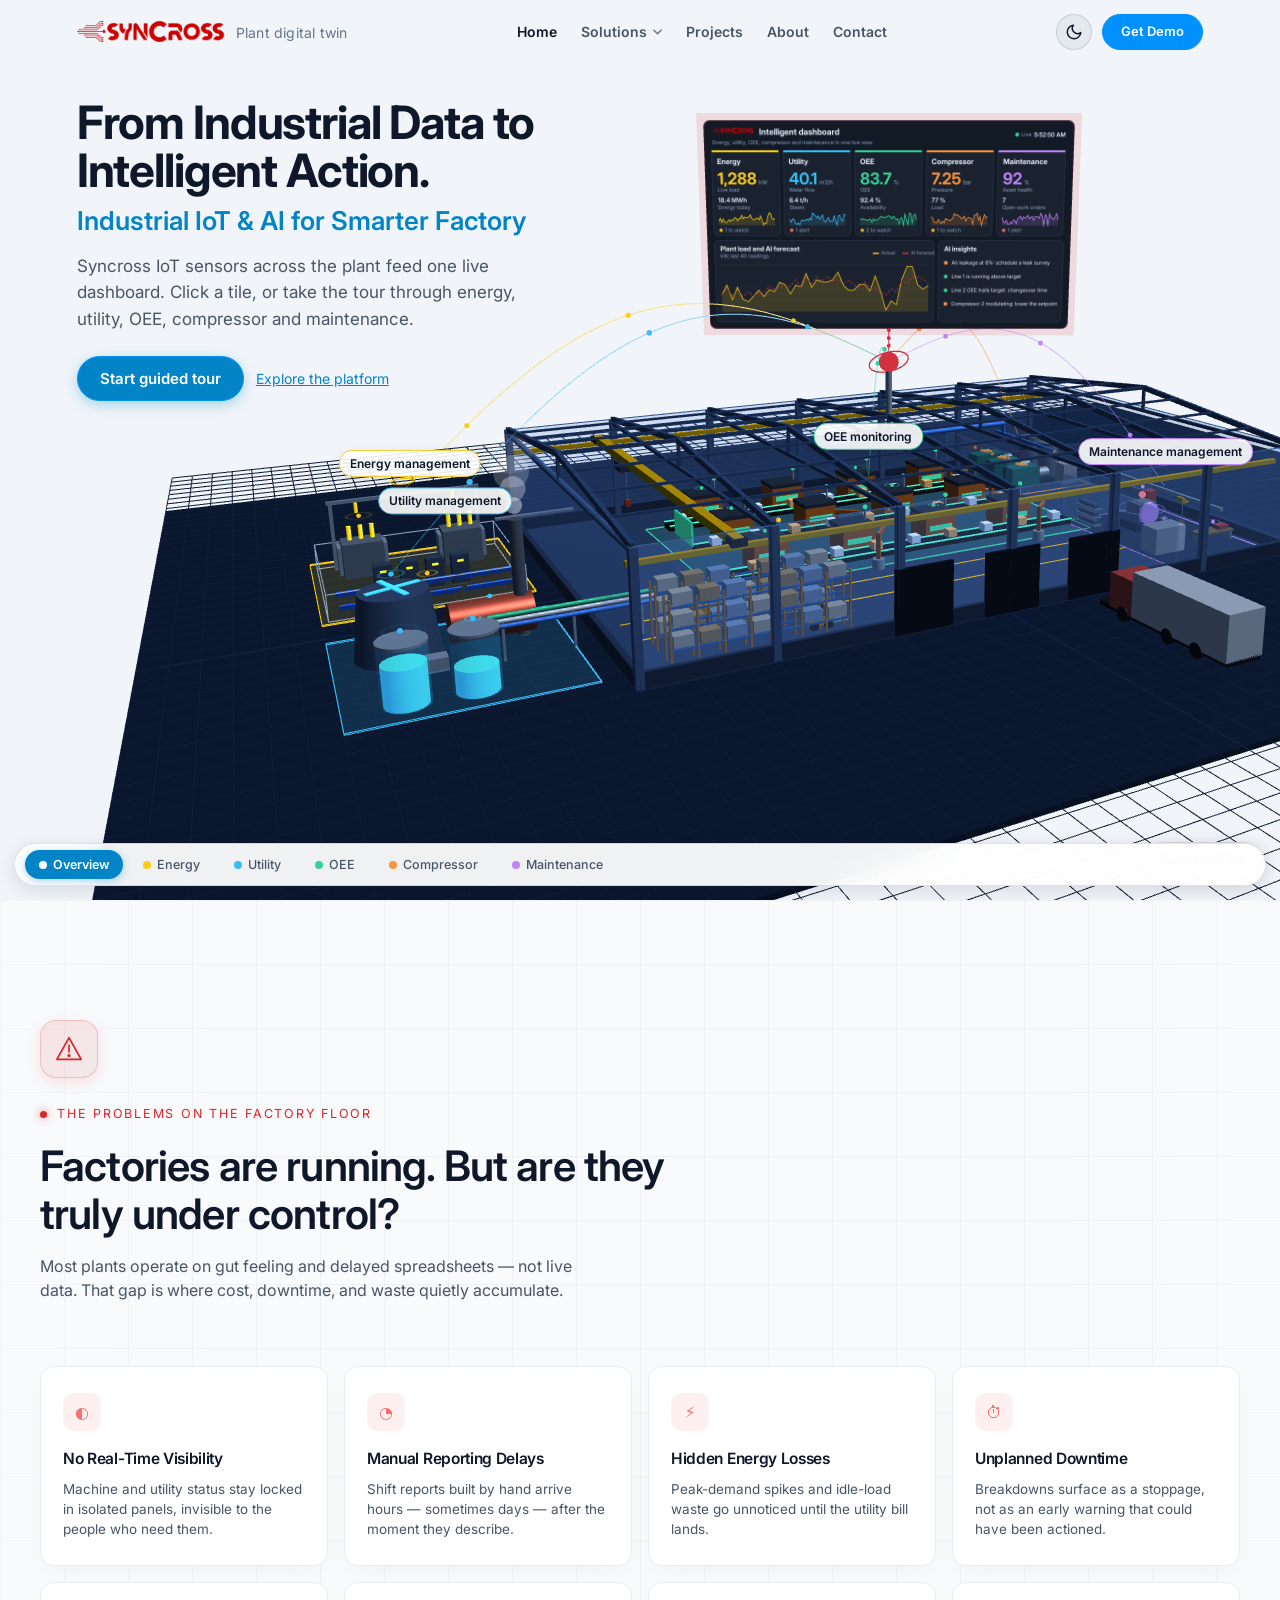
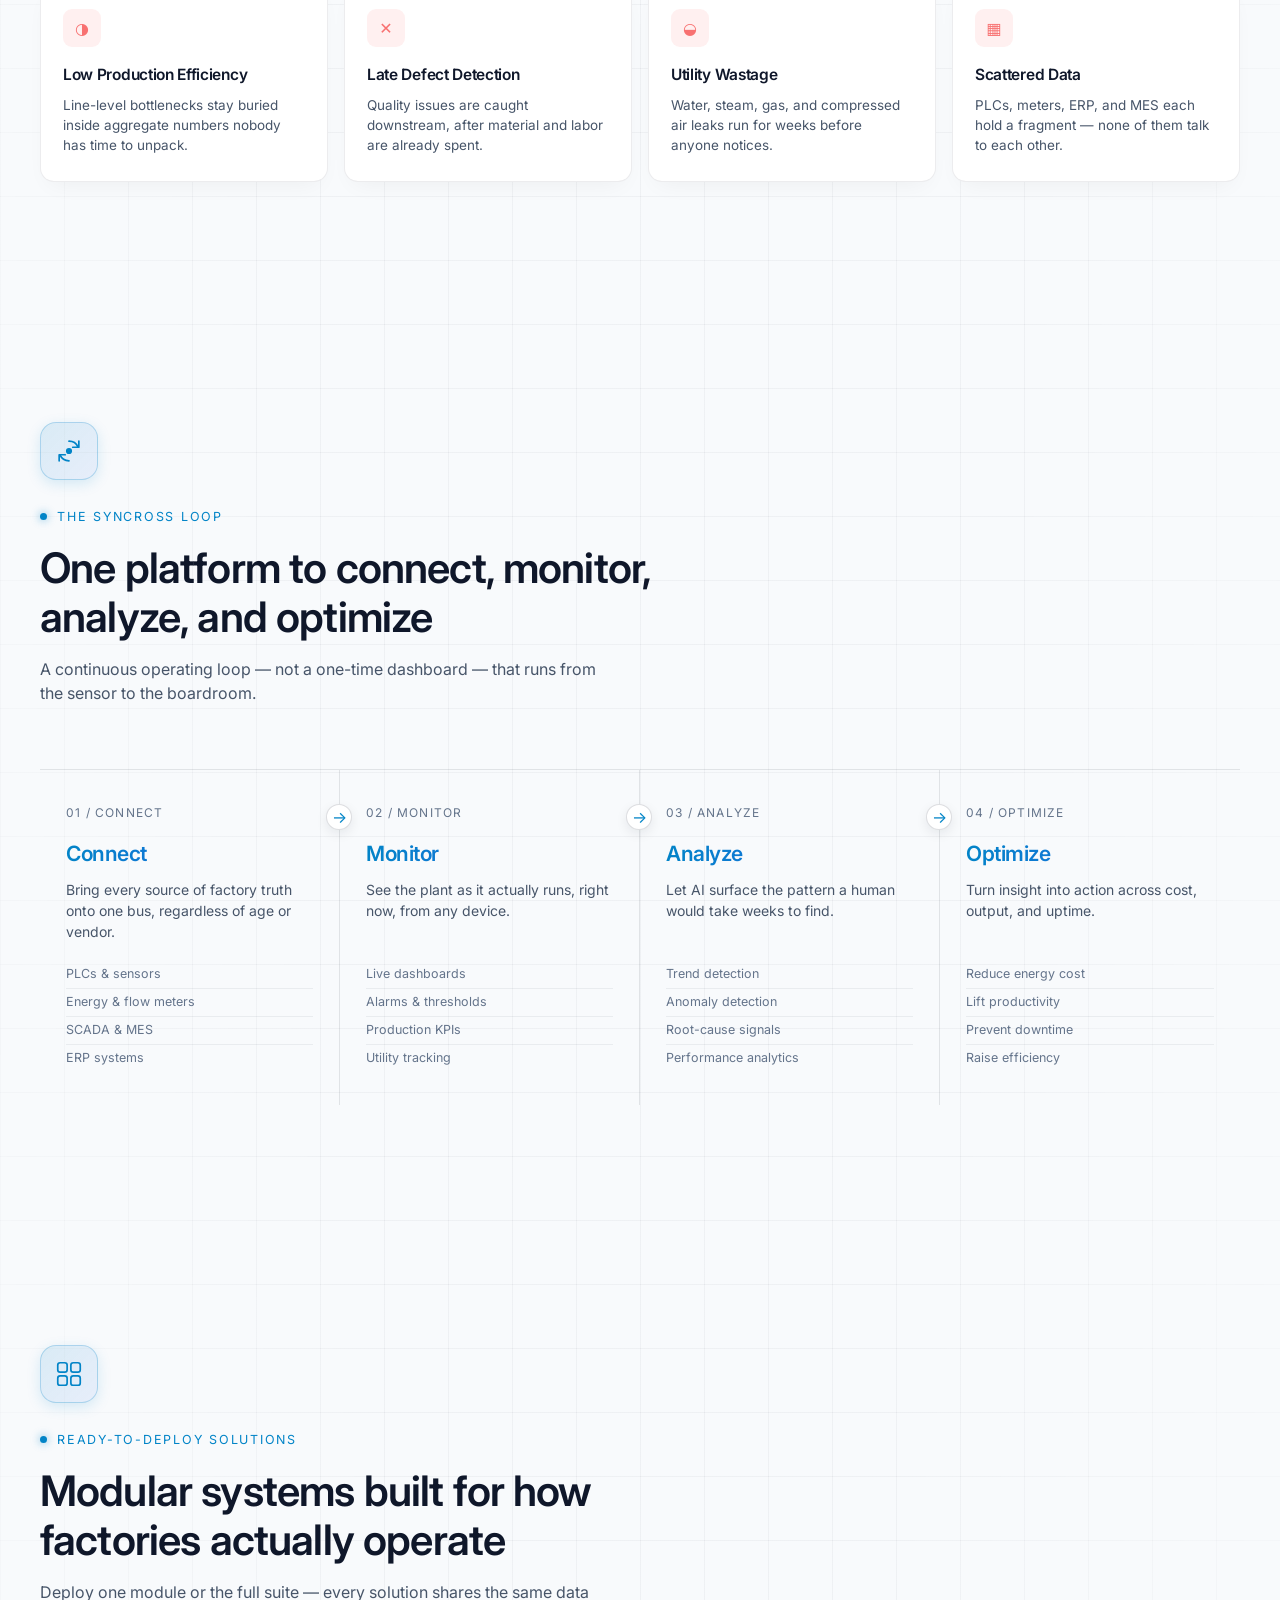
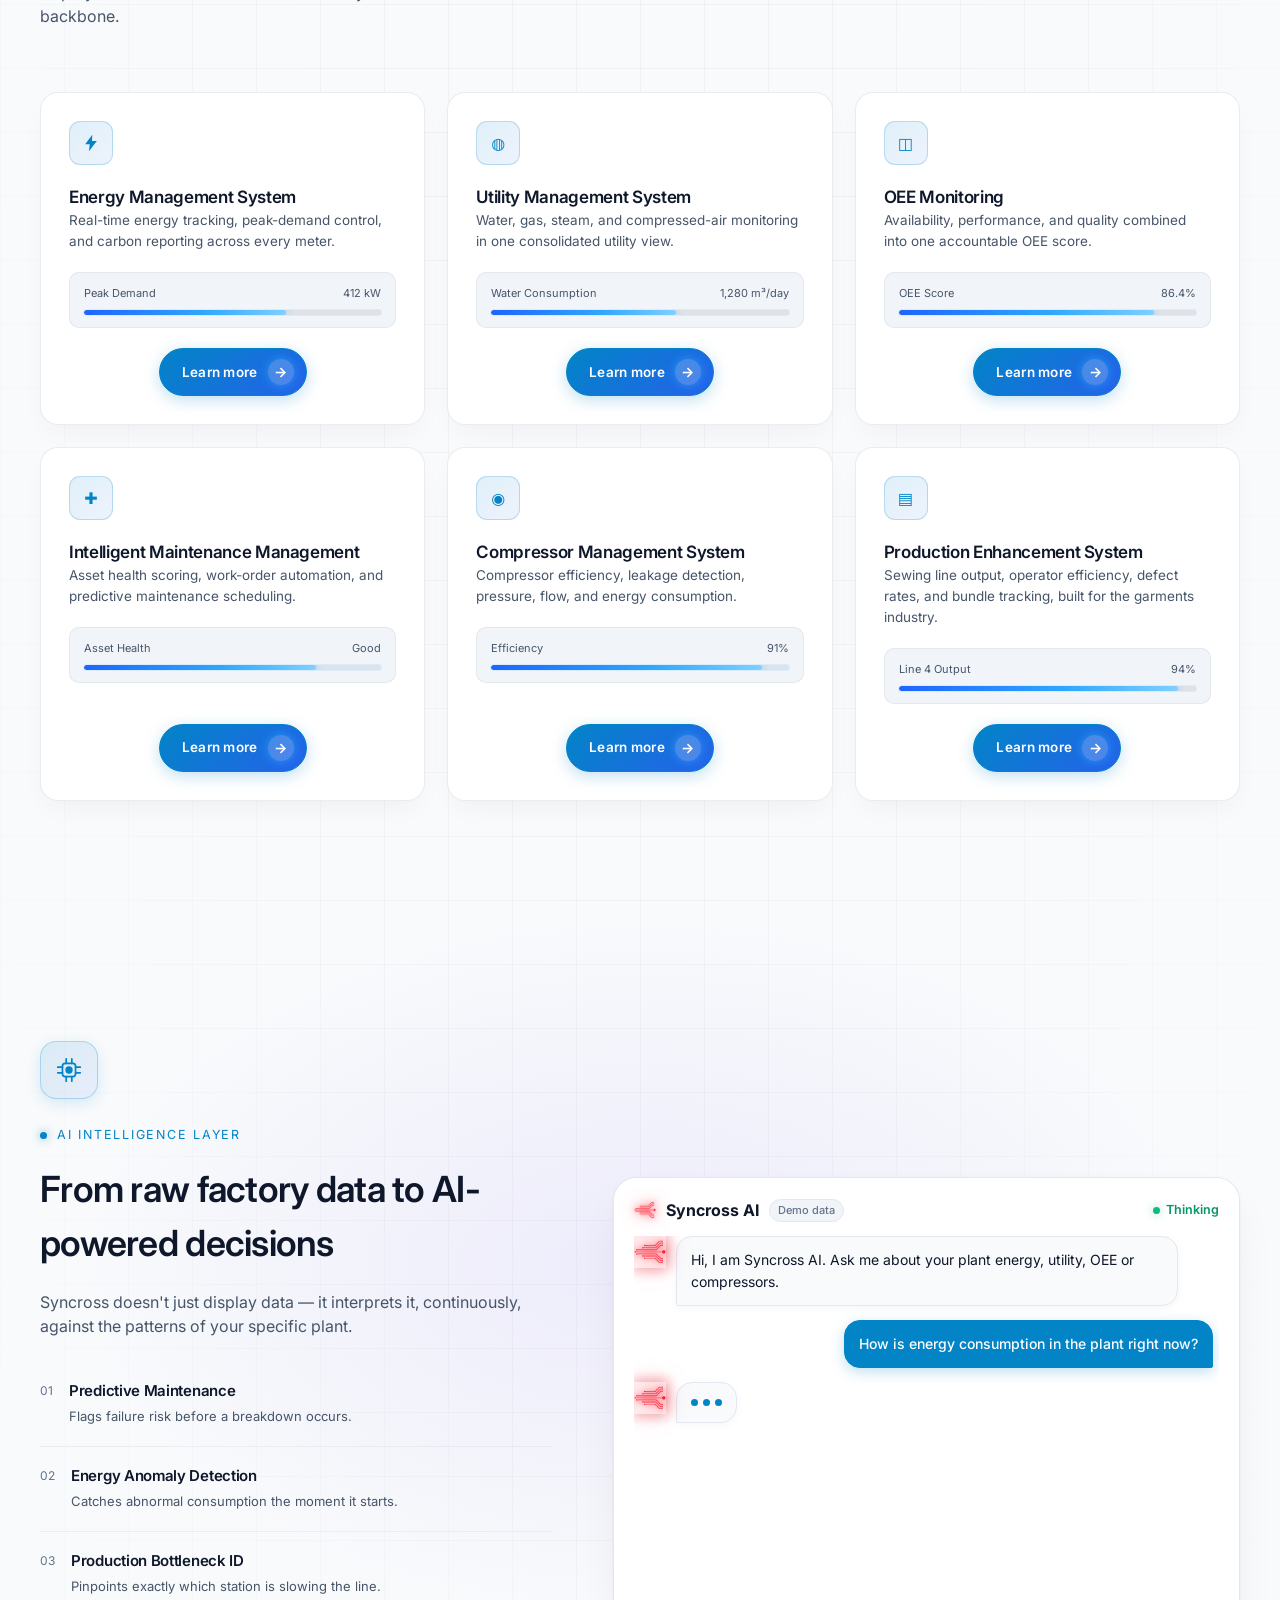
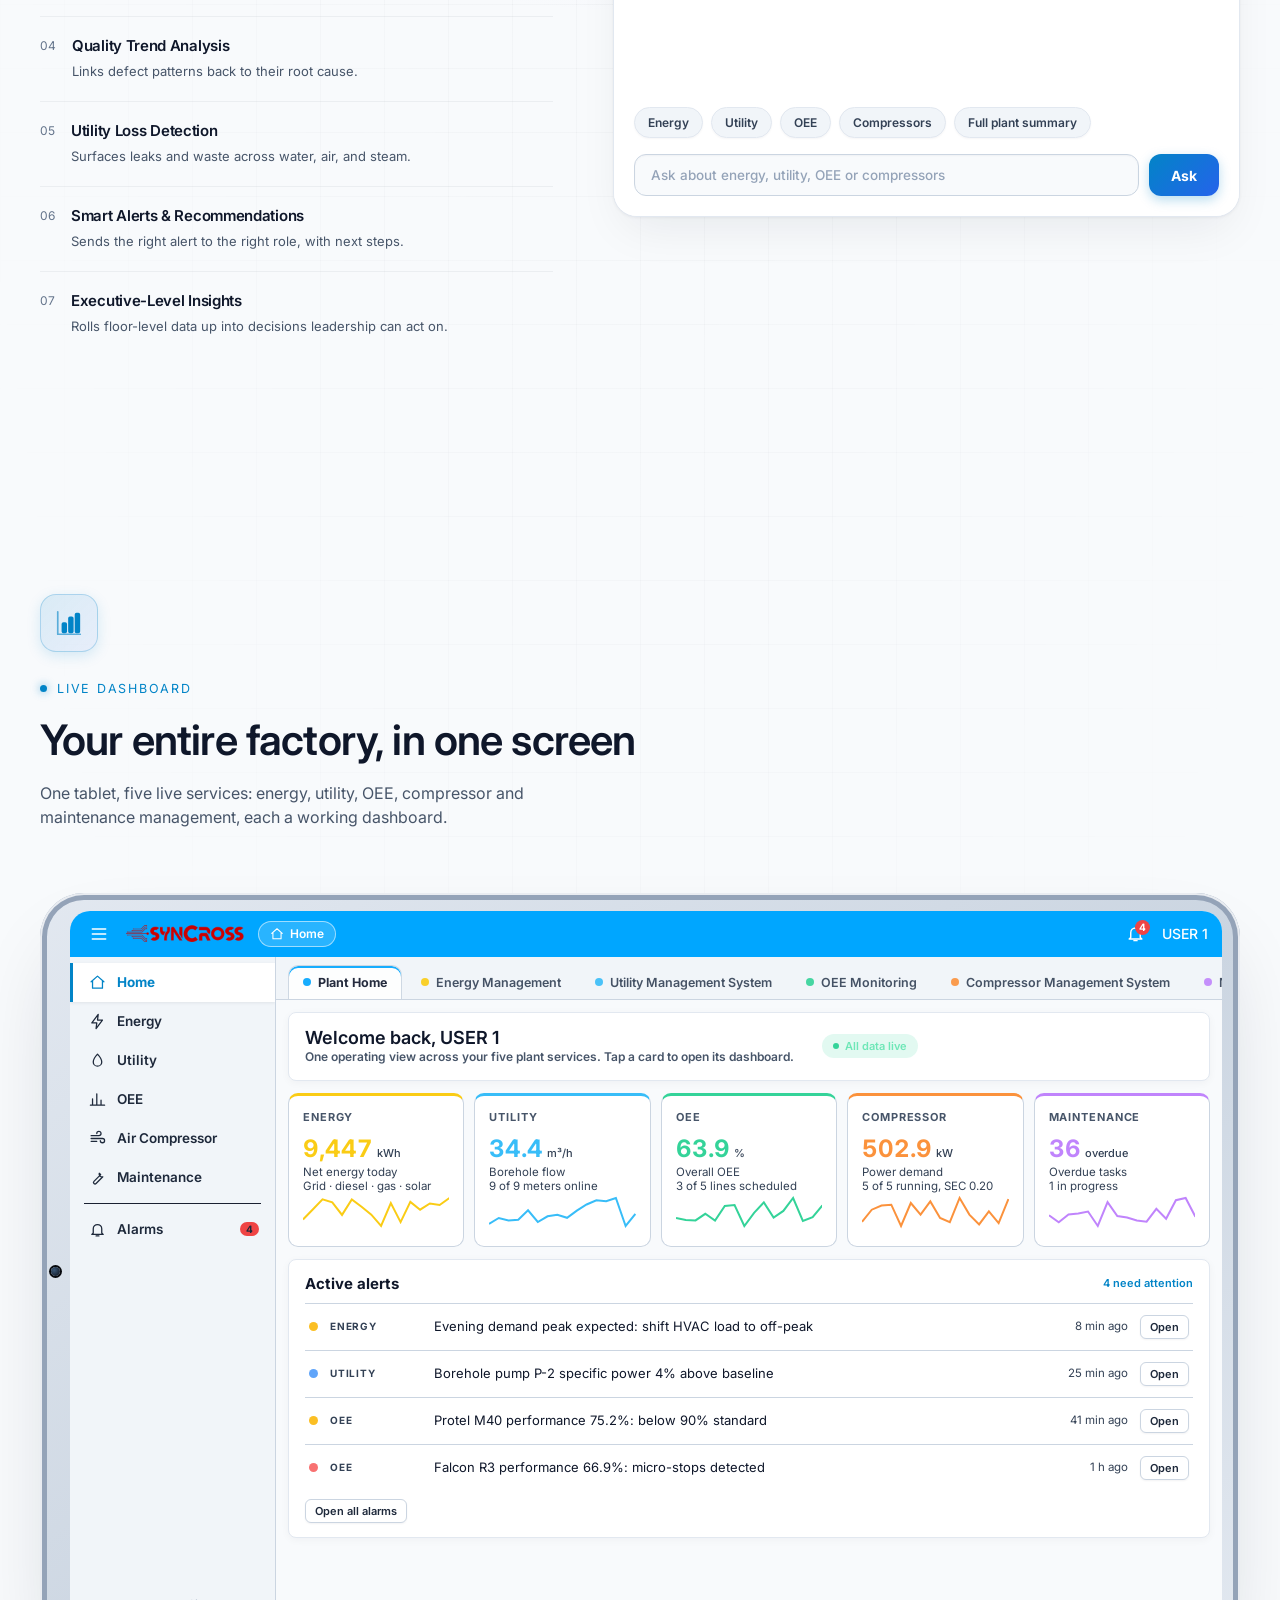
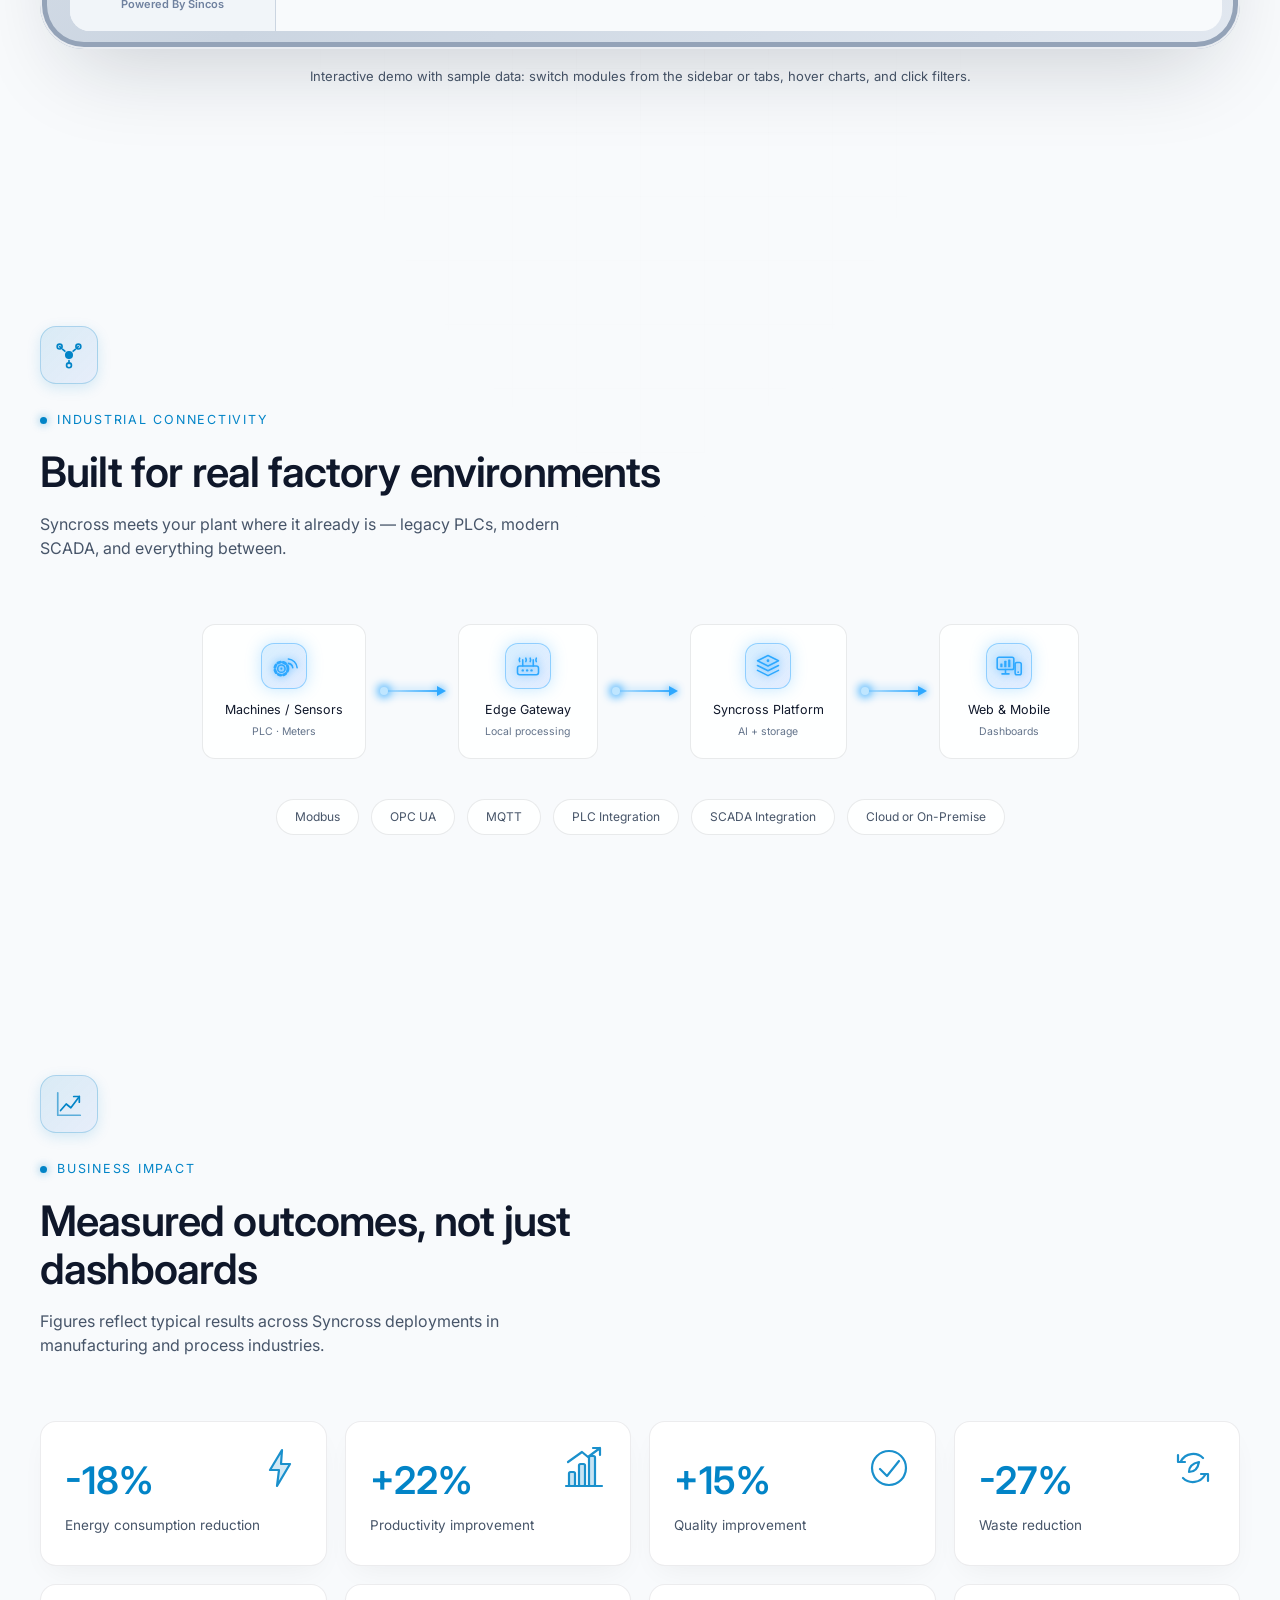
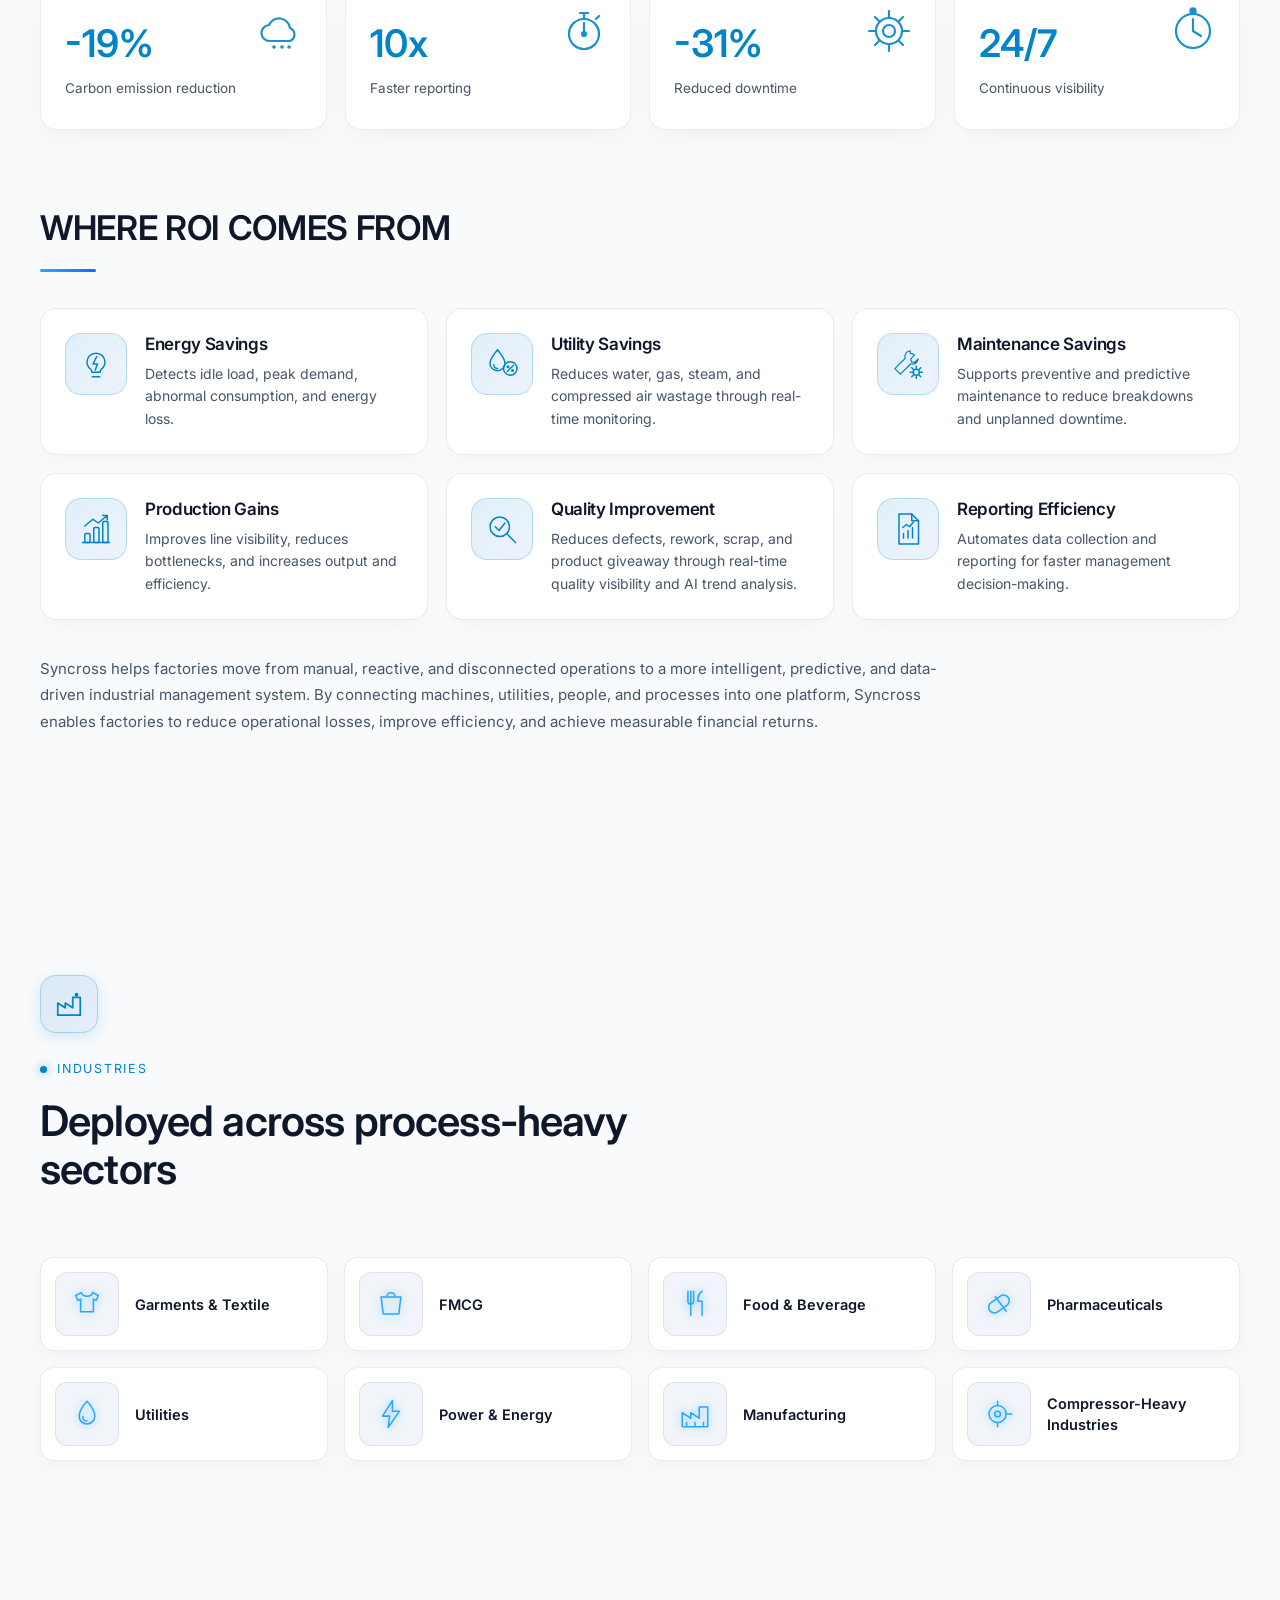
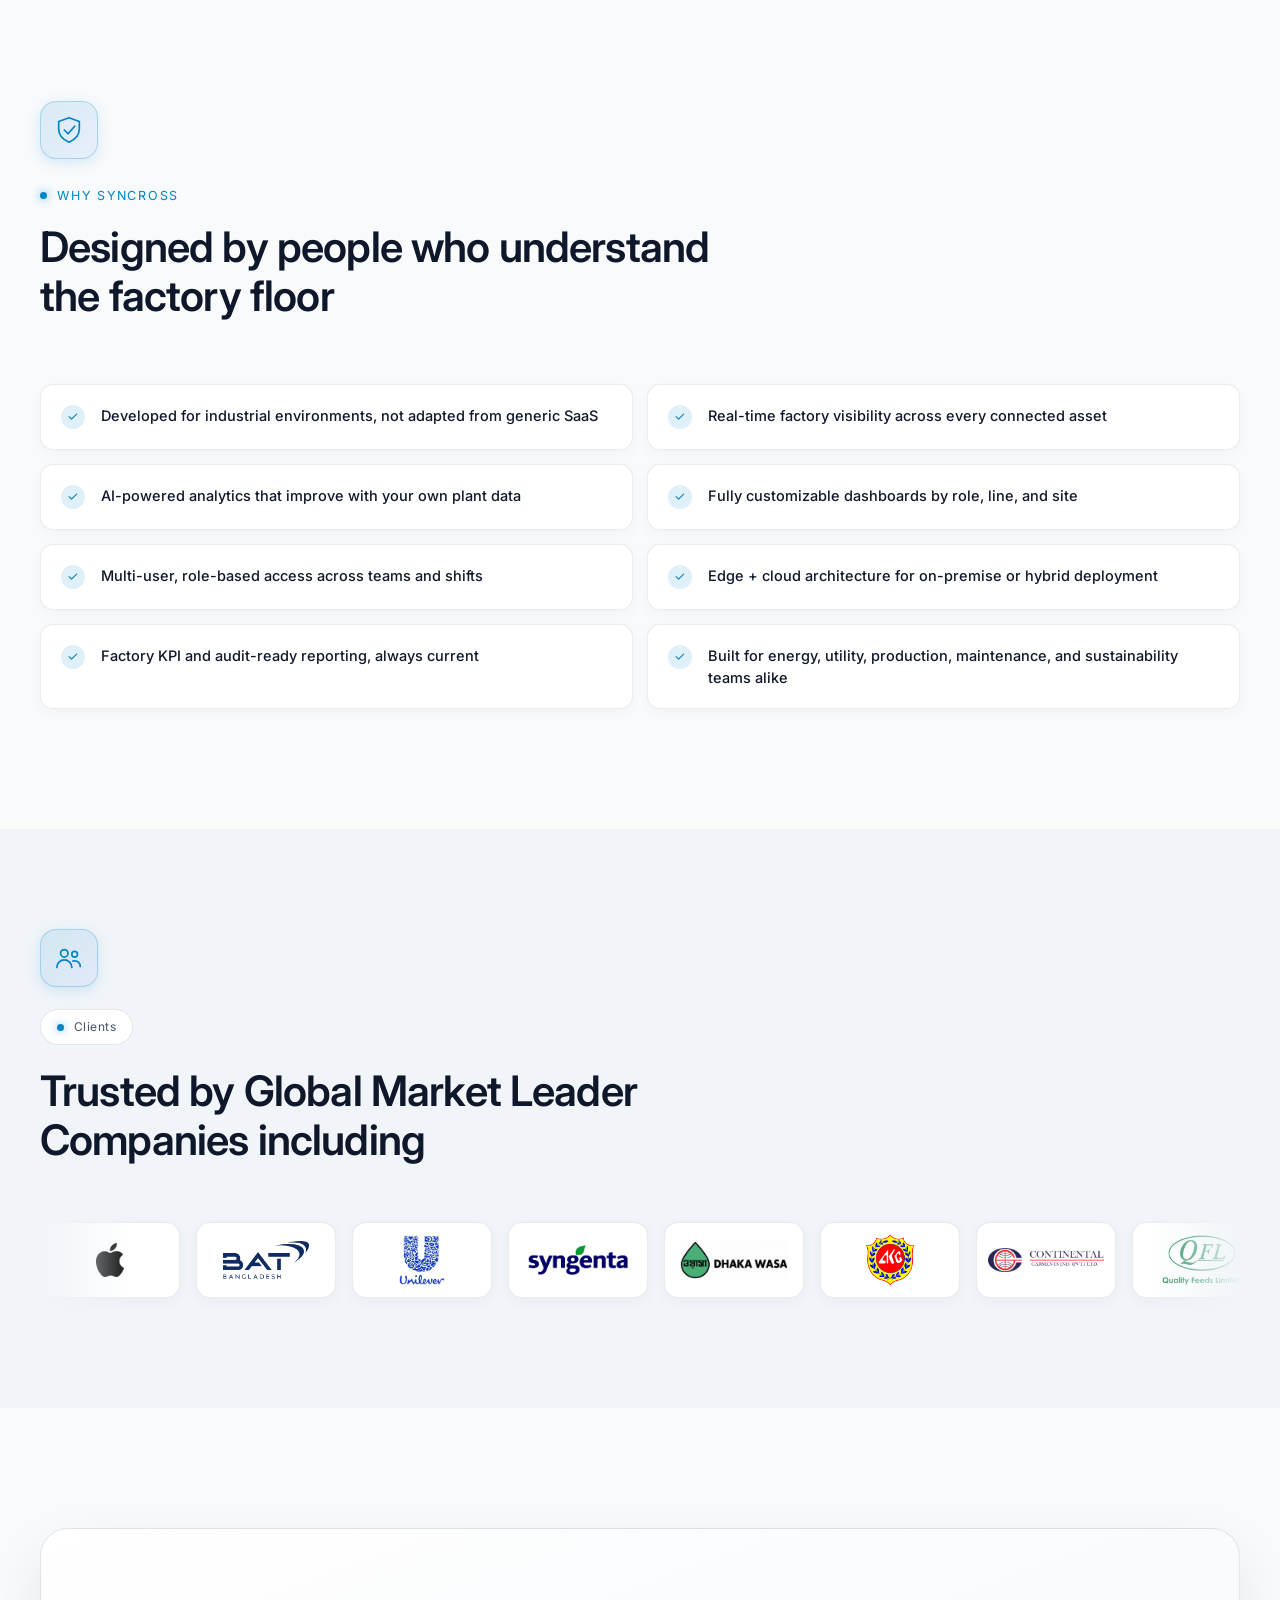
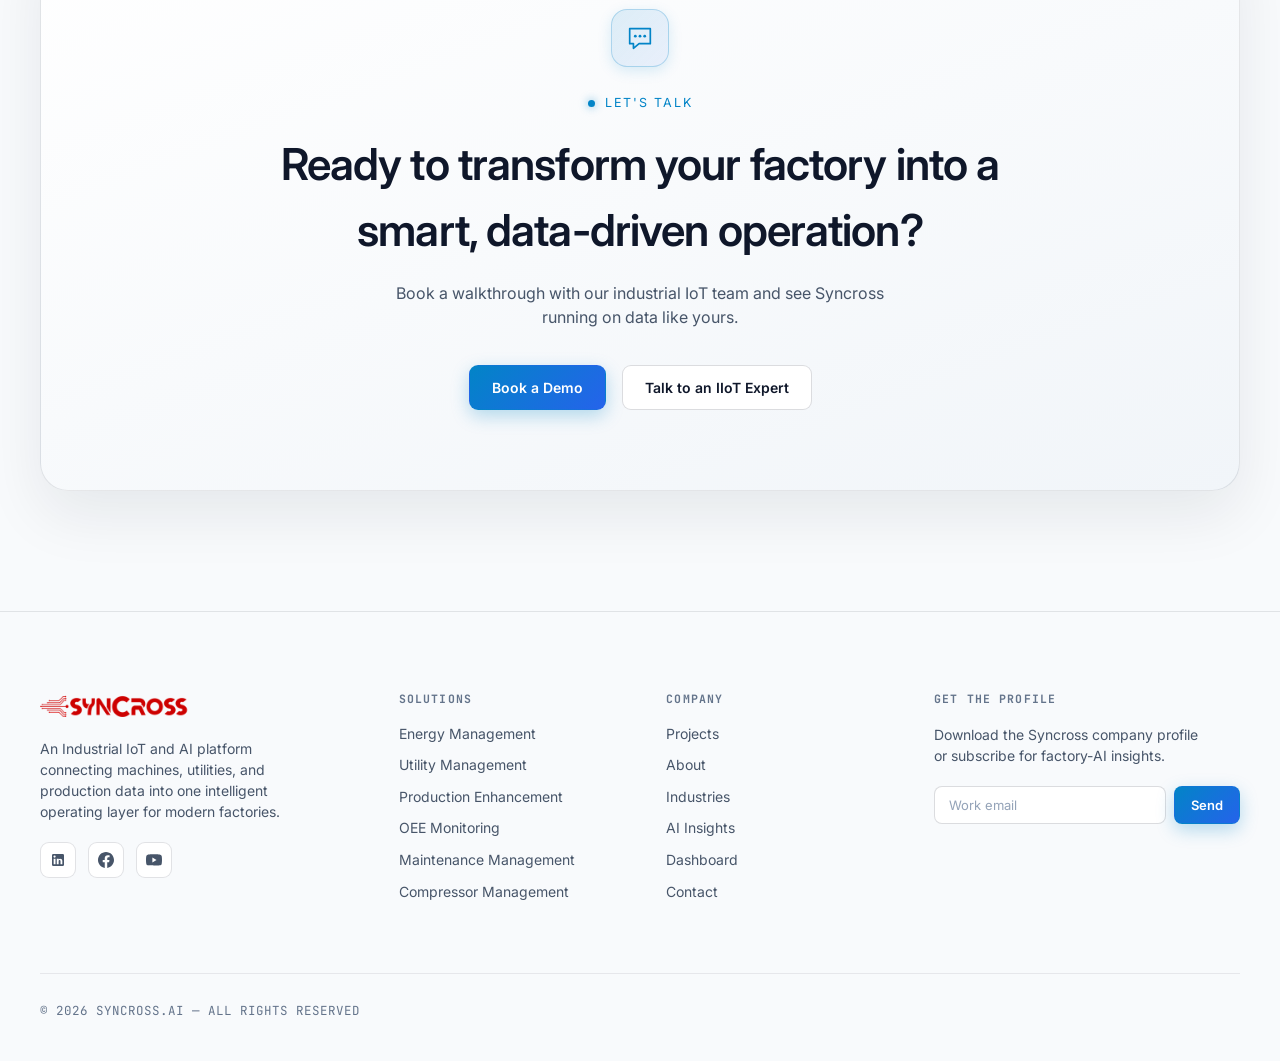
==== commit 62ea24e0: "fix(dashboard): enhance text contrast and readability in light theme for interactive dashboard" ====
--- a/index.html
+++ b/index.html
@@ -3567,160 +3567,270 @@
 
 
 
-/* Tablet Dashboard Light Mode */
-
+/* Tablet Dashboard Light Mode - High Contrast Readability Overhaul */
 [data-theme="light"] #sx {
-
   --bg: #f8fafc;
-
   --cd: #ffffff;
-
   --cd2: #f1f5f9;
-
-  --ln: #e2e8f0;
-
+  --ln: #cbd5e1;
   --tx: #0f172a;
-
-  --mu: #64748b;
-
+  --mu: #334155;
+  color: #0f172a !important;
   background: linear-gradient(145deg, #e2e8f0, #cbd5e1 55%, #e2e8f0) !important;
-
   box-shadow: 0 40px 90px -30px rgba(15, 23, 42, 0.2), inset 0 0 0 2px rgba(255, 255, 255, 0.8), inset 0 0 0 7px #94a3b8 !important;
-
-}
-
-
+}
 
 [data-theme="light"] #sx .sx-screen {
-
-  background: var(--bg) !important;
-
-  color: var(--tx) !important;
-
-}
-
-
-
+  background: #f8fafc !important;
+  color: #0f172a !important;
+}
+
+/* Sidebar navigation */
 [data-theme="light"] #sx .sx-side {
-
   background: #f1f5f9 !important;
-
-  border-right: 1px solid #e2e8f0 !important;
-
-}
-
-
+  border-right: 1px solid #cbd5e1 !important;
+}
 
 [data-theme="light"] #sx .sx-side button {
-
+  color: #1e293b !important;
+  font-weight: 600 !important;
+  font-size: 13.5px !important;
+}
+
+[data-theme="light"] #sx .sx-side button:hover {
+  background: #e2e8f0 !important;
+  color: #0f172a !important;
+}
+
+[data-theme="light"] #sx .sx-side button.on {
+  background: #ffffff !important;
+  color: #0284c7 !important;
+  font-weight: 700 !important;
+  border-left-color: #0284c7 !important;
+  box-shadow: 0 1px 3px rgba(15, 23, 42, 0.08) !important;
+}
+
+/* Top module tabs */
+[data-theme="light"] #sx .sx-tabs {
+  background: #f1f5f9 !important;
+  border-bottom: 1px solid #cbd5e1 !important;
+}
+
+[data-theme="light"] #sx .sx-tabs button {
   color: #334155 !important;
-
-}
-
-[data-theme="light"] #sx .sx-side button:hover {
-
+  font-weight: 600 !important;
+  font-size: 12.5px !important;
+  opacity: 0.9 !important;
+}
+
+[data-theme="light"] #sx .sx-tabs button:hover {
+  color: #0284c7 !important;
+  opacity: 1 !important;
+}
+
+[data-theme="light"] #sx .sx-tabs button.on {
+  background: #ffffff !important;
+  color: #0f172a !important;
+  font-weight: 700 !important;
+  border-color: #cbd5e1 !important;
+  box-shadow: inset 0 2px 0 var(--c, #0284c7) !important;
+}
+
+/* Card container */
+[data-theme="light"] #sx .card {
+  background: #ffffff !important;
+  border-color: #e2e8f0 !important;
+  box-shadow: 0 2px 8px rgba(15, 23, 42, 0.04) !important;
+  color: #0f172a !important;
+}
+
+[data-theme="light"] #sx .card h4 {
+  color: #0f172a !important;
+  font-weight: 700 !important;
+}
+
+[data-theme="light"] #sx .card h4 small {
+  color: #0284c7 !important;
+  font-weight: 600 !important;
+}
+
+/* Specific text headings styled inline with pale colors */
+[data-theme="light"] #sx h4[style*="#9aabc8"],
+[data-theme="light"] #sx h4[style*="#a9b8d2"],
+[data-theme="light"] #sx .card h4[style*="color:#9aabc8"] {
+  color: #0f172a !important;
+  font-weight: 700 !important;
+}
+
+/* KPI Card Labels (OVERALL OEE, AVAILABILITY, etc.) */
+[data-theme="light"] #sx .lbl,
+[data-theme="light"] #sx .kpi .lbl,
+[data-theme="light"] #sx .lbl[style*="#a9b8d2"] {
+  color: #475569 !important;
+  font-weight: 700 !important;
+  font-size: 11px !important;
+  letter-spacing: 0.08em !important;
+}
+
+/* Hints & Subtitles (Standard ≥85%, Click a production line, etc.) */
+[data-theme="light"] #sx .hint,
+[data-theme="light"] #sx .kpi .hint,
+[data-theme="light"] #sx span.hint {
+  color: #475569 !important;
+  font-weight: 600 !important;
+  font-size: 12px !important;
+}
+
+/* KPI Card Numbers Contrast Boost */
+[data-theme="light"] #sx .kpi .v {
+  font-weight: 800 !important;
+}
+
+[data-theme="light"] #sx .kpi .v[style*="#38bdf8"],
+[data-theme="light"] #sx .kpi .v[style*="rgb(56, 189, 248)"] {
+  color: #0284c7 !important;
+}
+
+[data-theme="light"] #sx .kpi .v[style*="#a855f7"],
+[data-theme="light"] #sx .kpi .v[style*="rgb(168, 85, 247)"] {
+  color: #7e22ce !important;
+}
+
+[data-theme="light"] #sx .kpi .v[style*="#10b981"],
+[data-theme="light"] #sx .kpi .v[style*="rgb(16, 185, 129)"] {
+  color: #059669 !important;
+}
+
+[data-theme="light"] #sx .kpi .v[style*="#ef4444"],
+[data-theme="light"] #sx .kpi .v[style*="rgb(239, 68, 68)"] {
+  color: #dc2626 !important;
+}
+
+/* KPI Progress track */
+[data-theme="light"] #sx .bar {
   background: #e2e8f0 !important;
-
-}
-
-[data-theme="light"] #sx .sx-side button.on {
-
+}
+
+/* Select & Buttons in Filter Bar */
+[data-theme="light"] #sx .sel {
   background: #ffffff !important;
-
+  border-color: #cbd5e1 !important;
+  color: #0f172a !important;
+  font-weight: 600 !important;
+}
+
+[data-theme="light"] #sx .xb.gh {
+  background: #ffffff !important;
+  border-color: #cbd5e1 !important;
+  color: #1e293b !important;
+  font-weight: 600 !important;
+  box-shadow: 0 1px 2px rgba(15, 23, 42, 0.05) !important;
+}
+
+[data-theme="light"] #sx .xb.gh:hover {
+  background: #f1f5f9 !important;
+  border-color: #94a3b8 !important;
+  color: #0f172a !important;
+}
+
+/* Waterfall Chart (.wf) */
+[data-theme="light"] #sx .wf {
+  color: #1e293b !important;
+  font-weight: 600 !important;
+}
+
+[data-theme="light"] #sx .wf span {
+  color: #1e293b !important;
+  font-weight: 600 !important;
+  font-size: 11px !important;
+}
+
+[data-theme="light"] #sx .wf .t {
+  background: #f1f5f9 !important;
+  border: 1px solid #e2e8f0 !important;
+}
+
+[data-theme="light"] #sx .wf .t i {
+  color: #ffffff !important;
+  font-weight: 700 !important;
+  text-shadow: 0 1px 2px rgba(0, 0, 0, 0.4) !important;
+}
+
+[data-theme="light"] #sx .wf .ax {
+  color: #334155 !important;
+  font-weight: 600 !important;
+  border-top: 1px solid #e2e8f0 !important;
+  padding-top: 4px !important;
+}
+
+[data-theme="light"] #sx .wf .ax span {
+  color: #334155 !important;
+  font-weight: 600 !important;
+}
+
+/* Chart SVGs & Axis Labels */
+[data-theme="light"] #sx .cx text {
+  fill: #1e293b !important;
+  font-weight: 600 !important;
+  font-size: 10px !important;
+}
+
+[data-theme="light"] #sx .cx .gl {
+  stroke: rgba(15, 23, 42, 0.1) !important;
+}
+
+/* Chart Legends */
+[data-theme="light"] #sx .lg {
+  color: #1e293b !important;
+}
+
+[data-theme="light"] #sx .lg button {
+  color: #1e293b !important;
+  font-weight: 600 !important;
+  font-size: 12px !important;
+}
+
+[data-theme="light"] #sx .lg button:hover {
+  background: #f1f5f9 !important;
+}
+
+[data-theme="light"] #sx .lg span,
+[data-theme="light"] #sx .lg span[style*="color:#c3d0e6"] {
+  color: #1e293b !important;
+  font-weight: 600 !important;
+  font-size: 12px !important;
+}
+
+/* Table elements */
+[data-theme="light"] #sx th {
+  color: #334155 !important;
+  font-weight: 700 !important;
+  border-bottom: 2px solid #e2e8f0 !important;
+}
+
+[data-theme="light"] #sx td {
+  color: #1e293b !important;
+  border-top-color: #e2e8f0 !important;
+}
+
+[data-theme="light"] #sx td b {
+  color: #0f172a !important;
+}
+
+[data-theme="light"] #sx td div[style*="#6aa7ff"] {
   color: #0284c7 !important;
-
-}
-
-
-
-[data-theme="light"] #sx .sx-tabs {
-
-  background: #f1f5f9 !important;
-
-  border-bottom: 1px solid #e2e8f0 !important;
-
-}
-
-
-
-[data-theme="light"] #sx .sx-tabs button {
-
-  color: #64748b !important;
-
-}
-
-[data-theme="light"] #sx .sx-tabs button:hover {
-
+  font-weight: 600 !important;
+}
+
+/* Production line cards */
+[data-theme="light"] #sx .line-card .hd span {
   color: #0f172a !important;
-
-}
-
-[data-theme="light"] #sx .sx-tabs button.on {
-
-  background: #ffffff !important;
-
-  color: #0f172a !important;
-
-  border-color: #e2e8f0 !important;
-
-}
-
-
-
-[data-theme="light"] #sx .card {
-
-  background: #ffffff !important;
-
-  border-color: #e2e8f0 !important;
-
-  box-shadow: 0 4px 12px rgba(15, 23, 42, 0.04) !important;
-
-}
-
-[data-theme="light"] #sx .card h4 {
-
-  color: #0f172a !important;
-
-}
-
-[data-theme="light"] #sx .card h4 small {
-
-  color: #64748b !important;
-
-}
-
-
-
-[data-theme="light"] #sx .sel {
-
-  background: #f8fafc !important;
-
-  border-color: #cbd5e1 !important;
-
-  color: #0f172a !important;
-
-}
-
-
-
-[data-theme="light"] #sx .cx text {
-
-  fill: #64748b !important;
-
-}
-
-[data-theme="light"] #sx .cx .gl {
-
-  stroke: rgba(15, 23, 42, 0.08) !important;
-
-}
-
-
-
-[data-theme="light"] #sx td {
-
-  border-top-color: #e2e8f0 !important;
-
+  font-weight: 700 !important;
+}
+
+[data-theme="light"] #sx .line-card .apq span {
+  color: #334155 !important;
+  font-weight: 600 !important;
 }
 
 
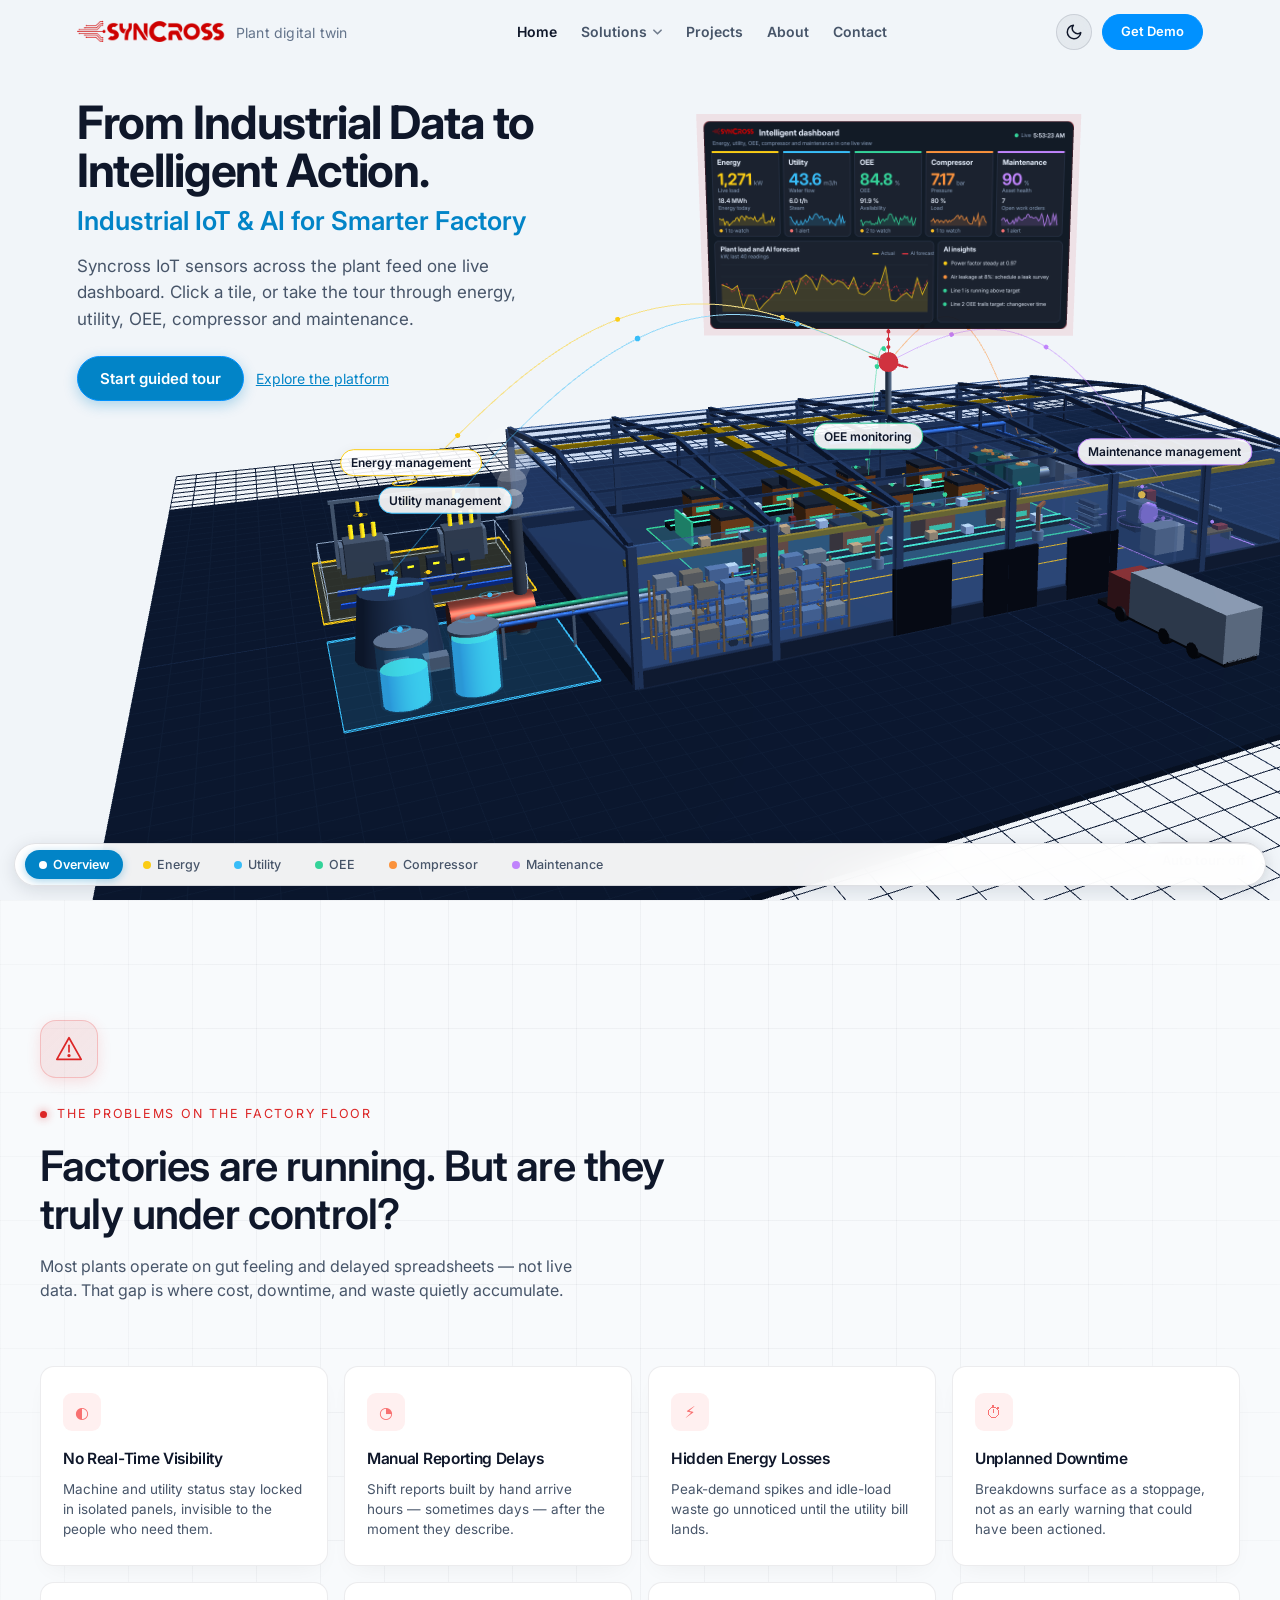
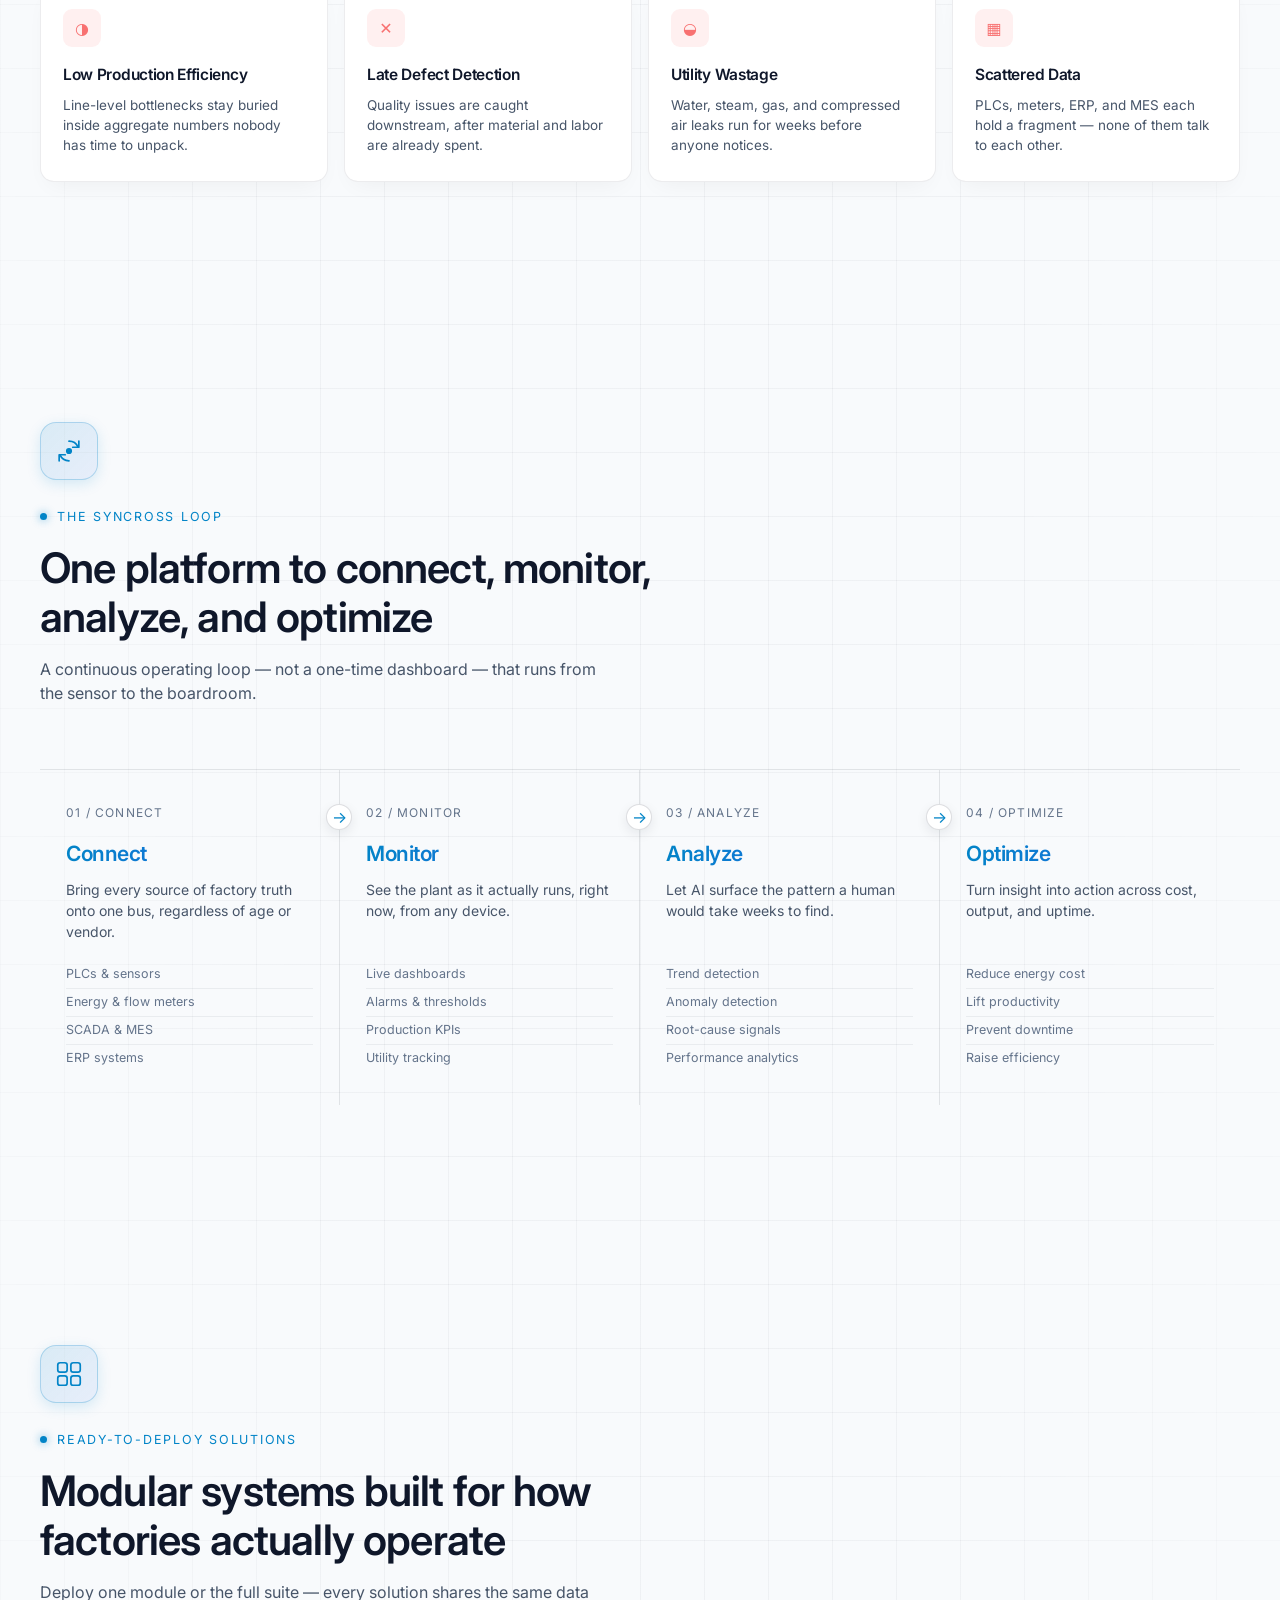
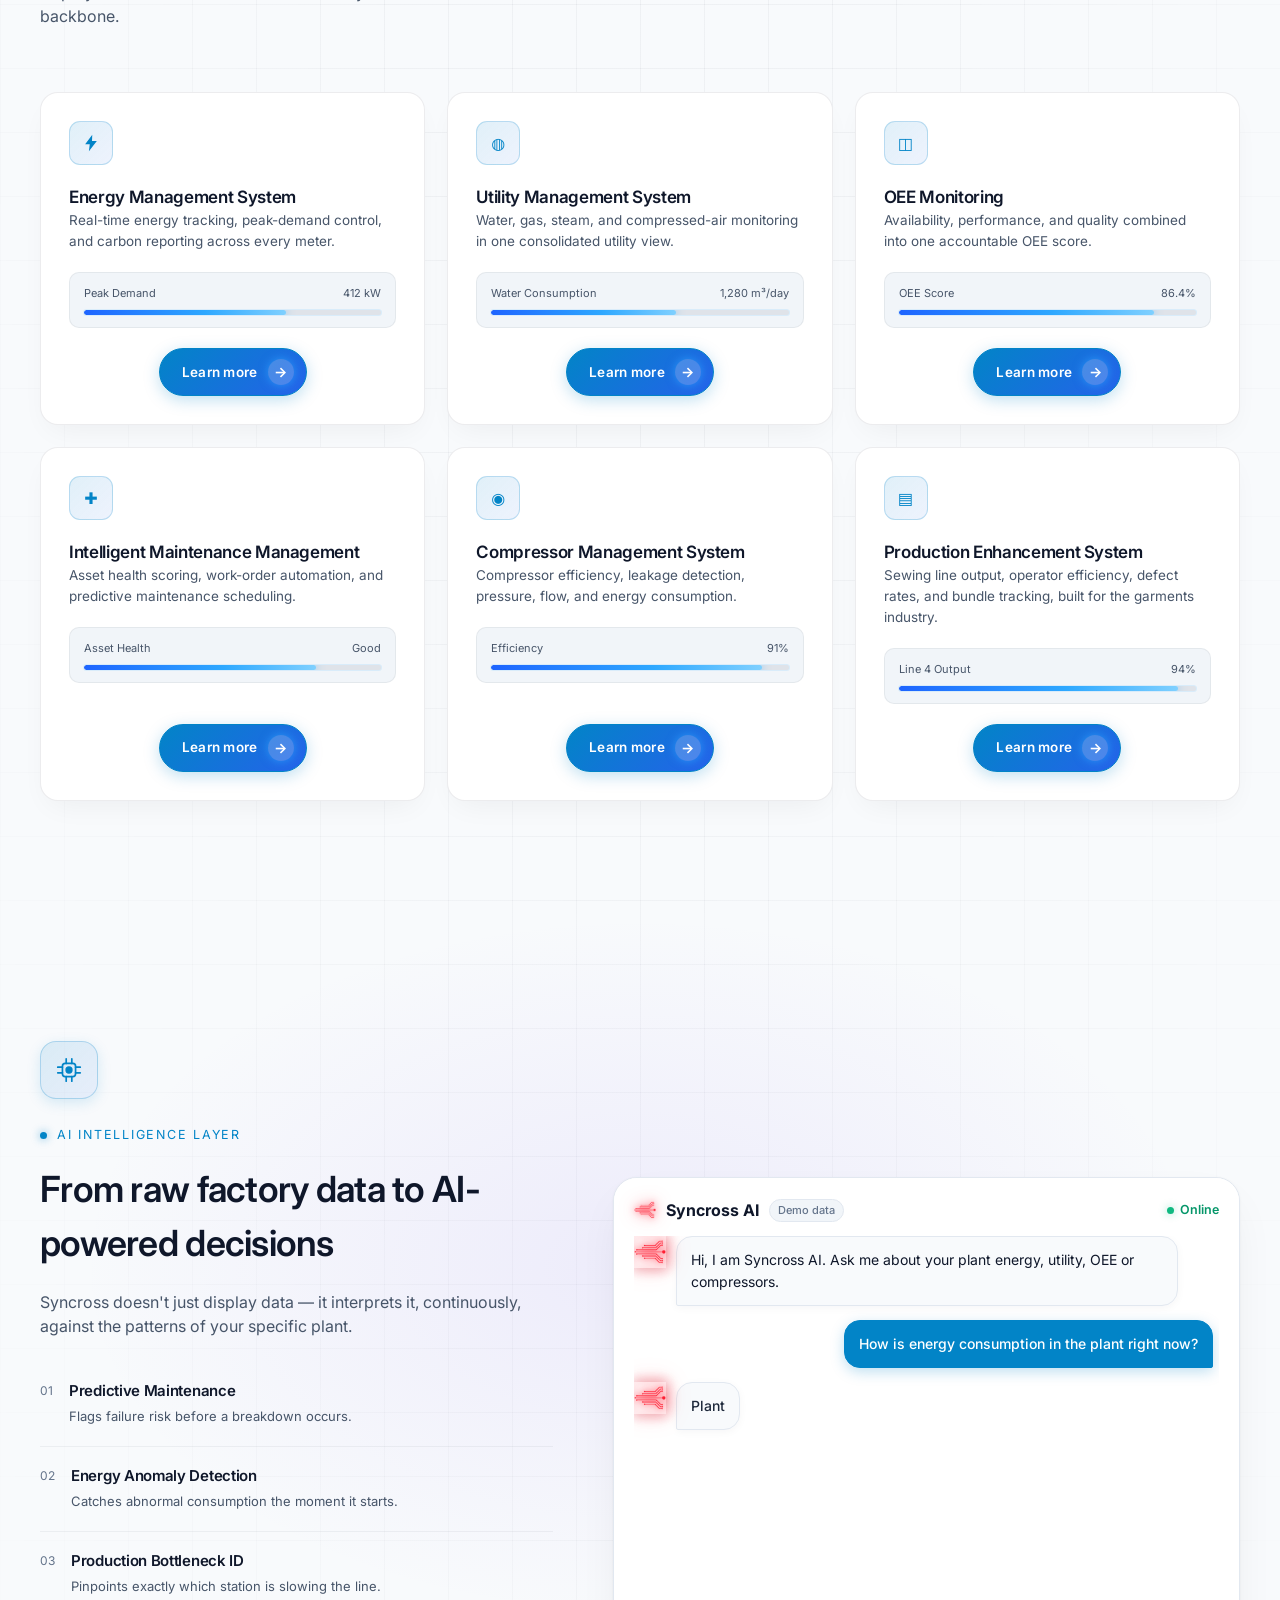
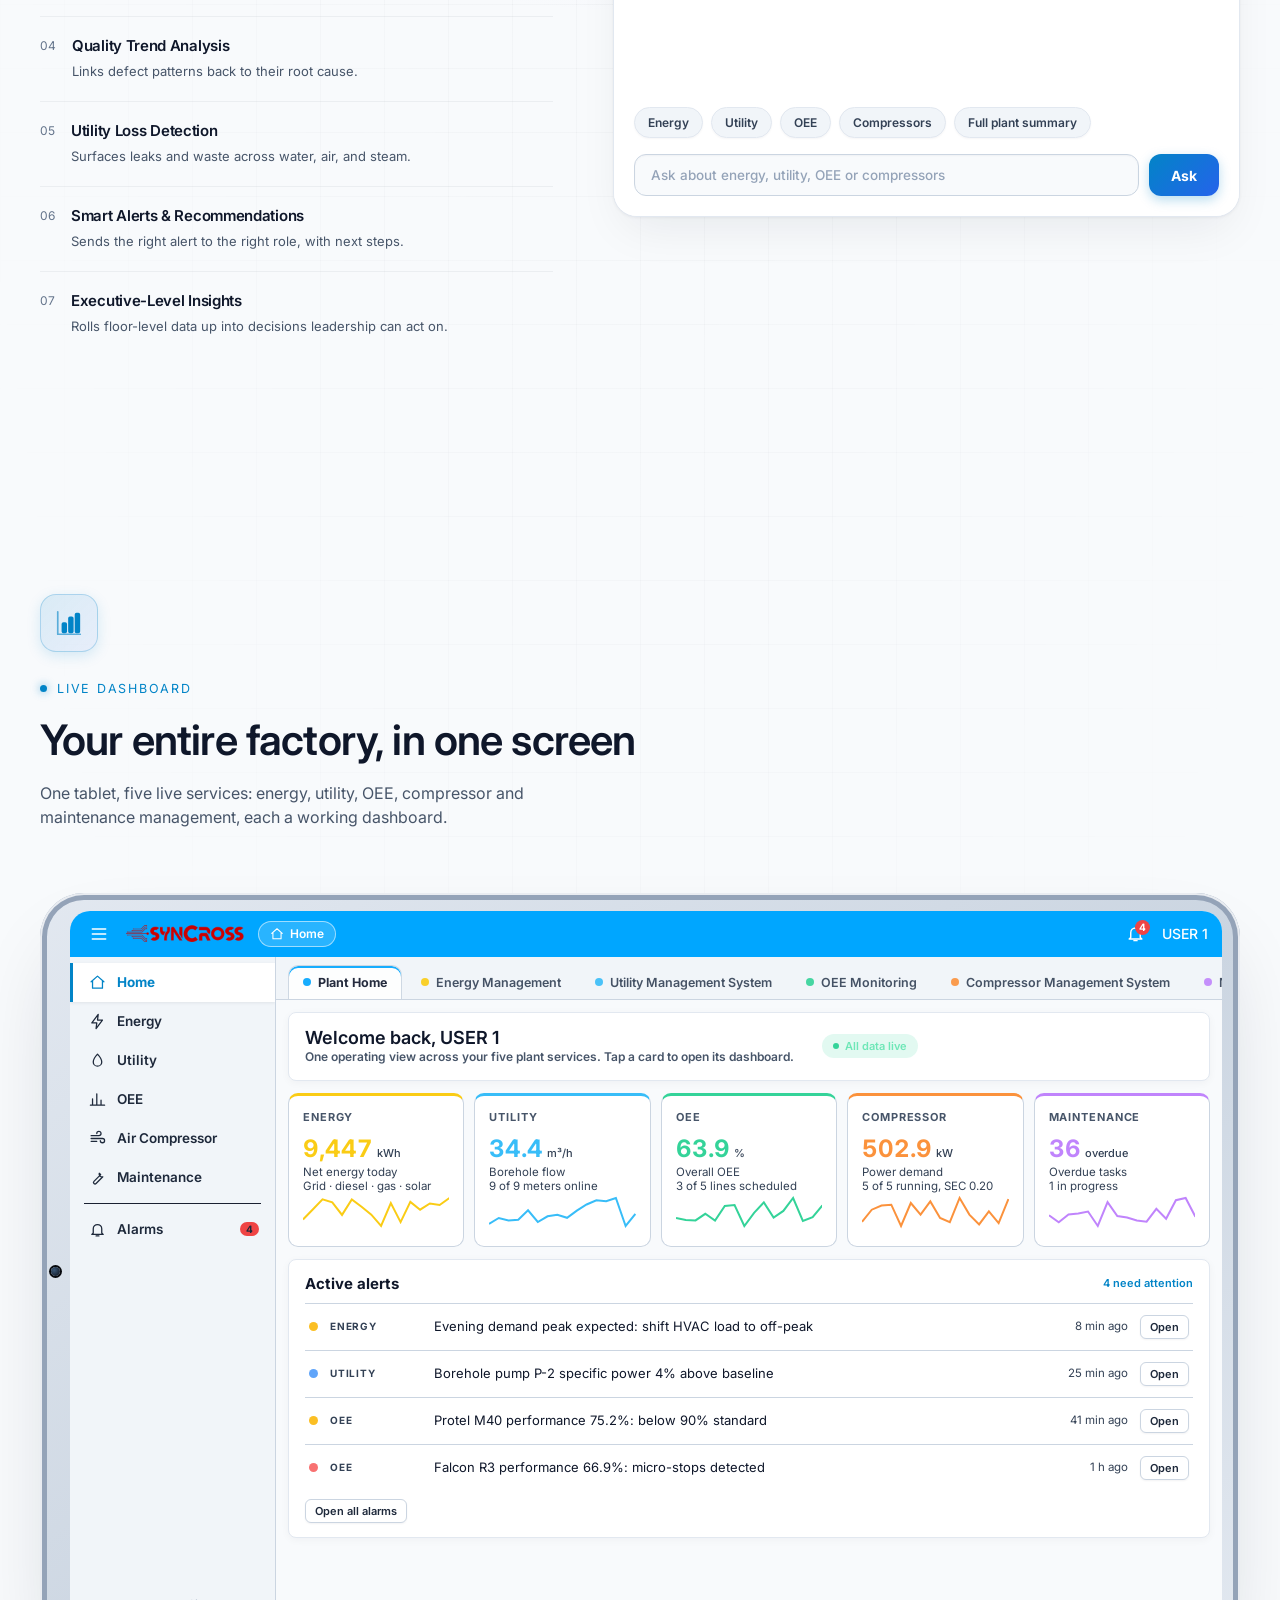
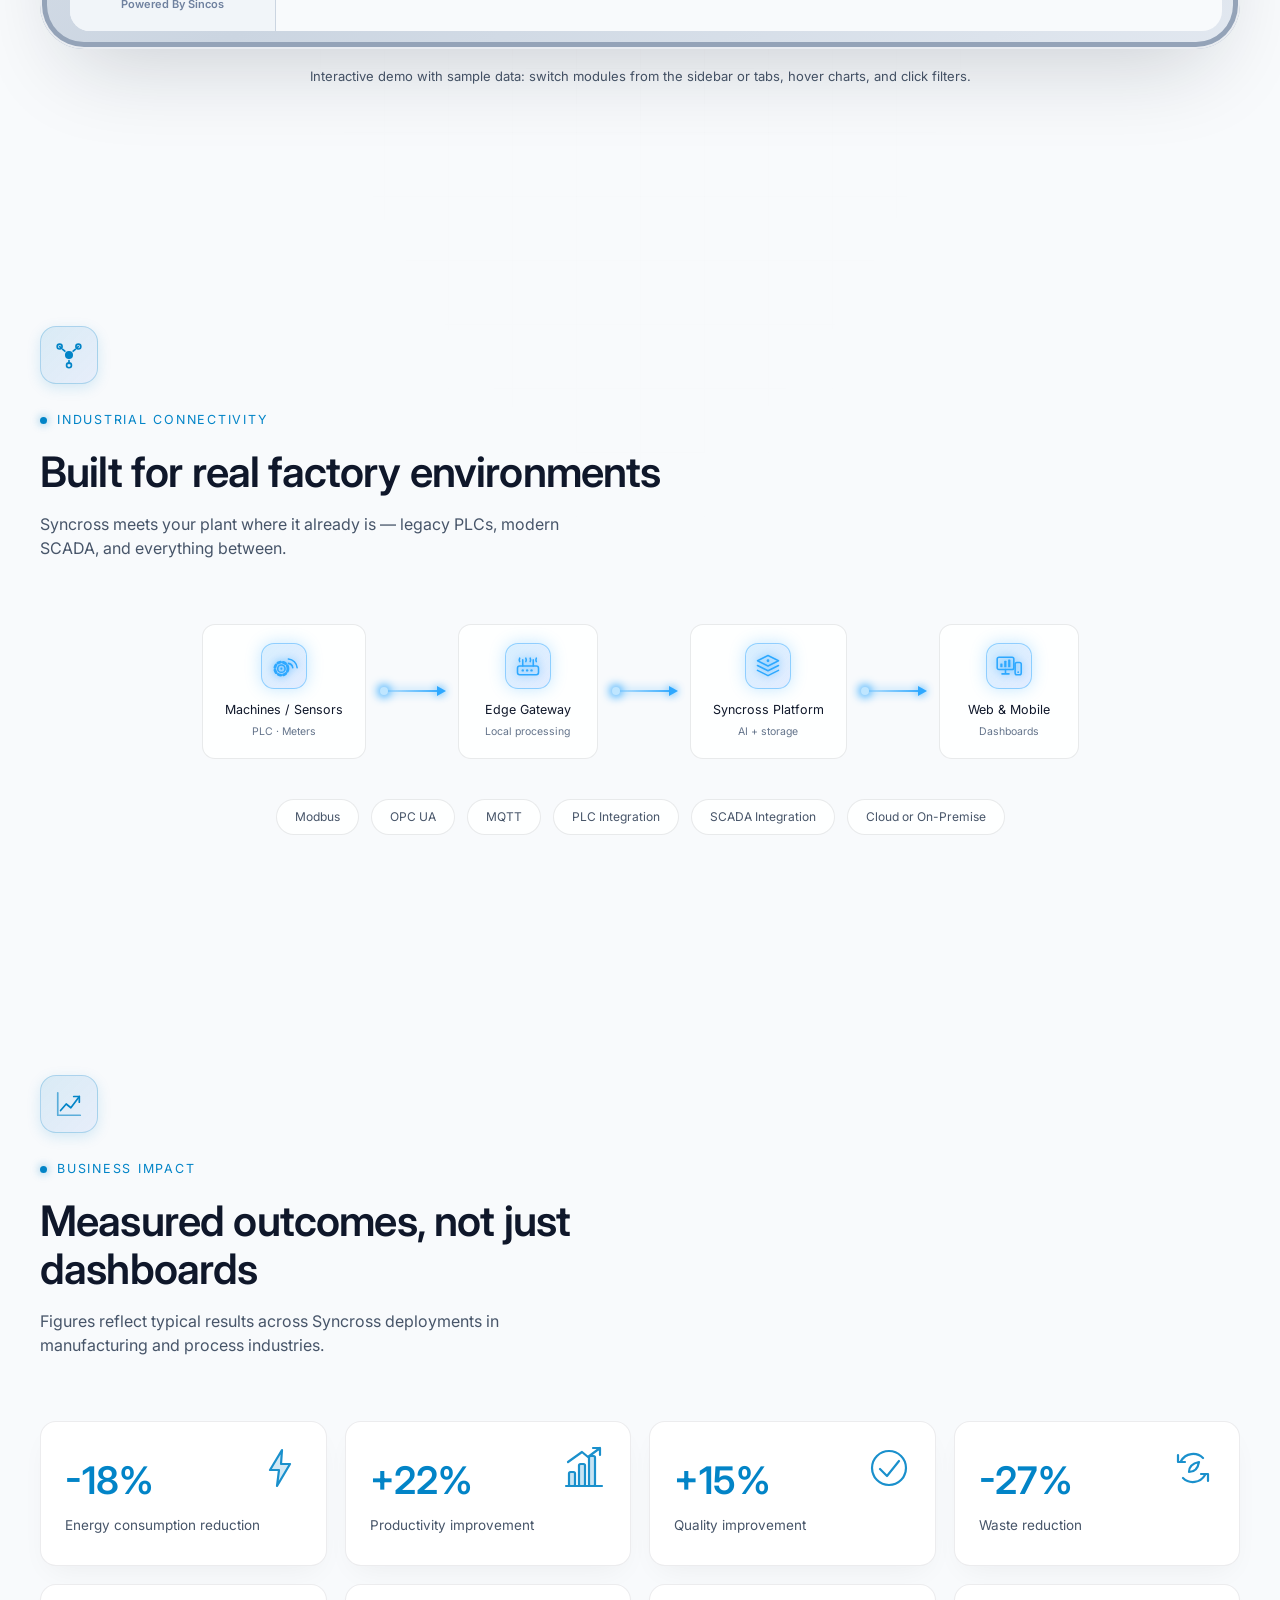
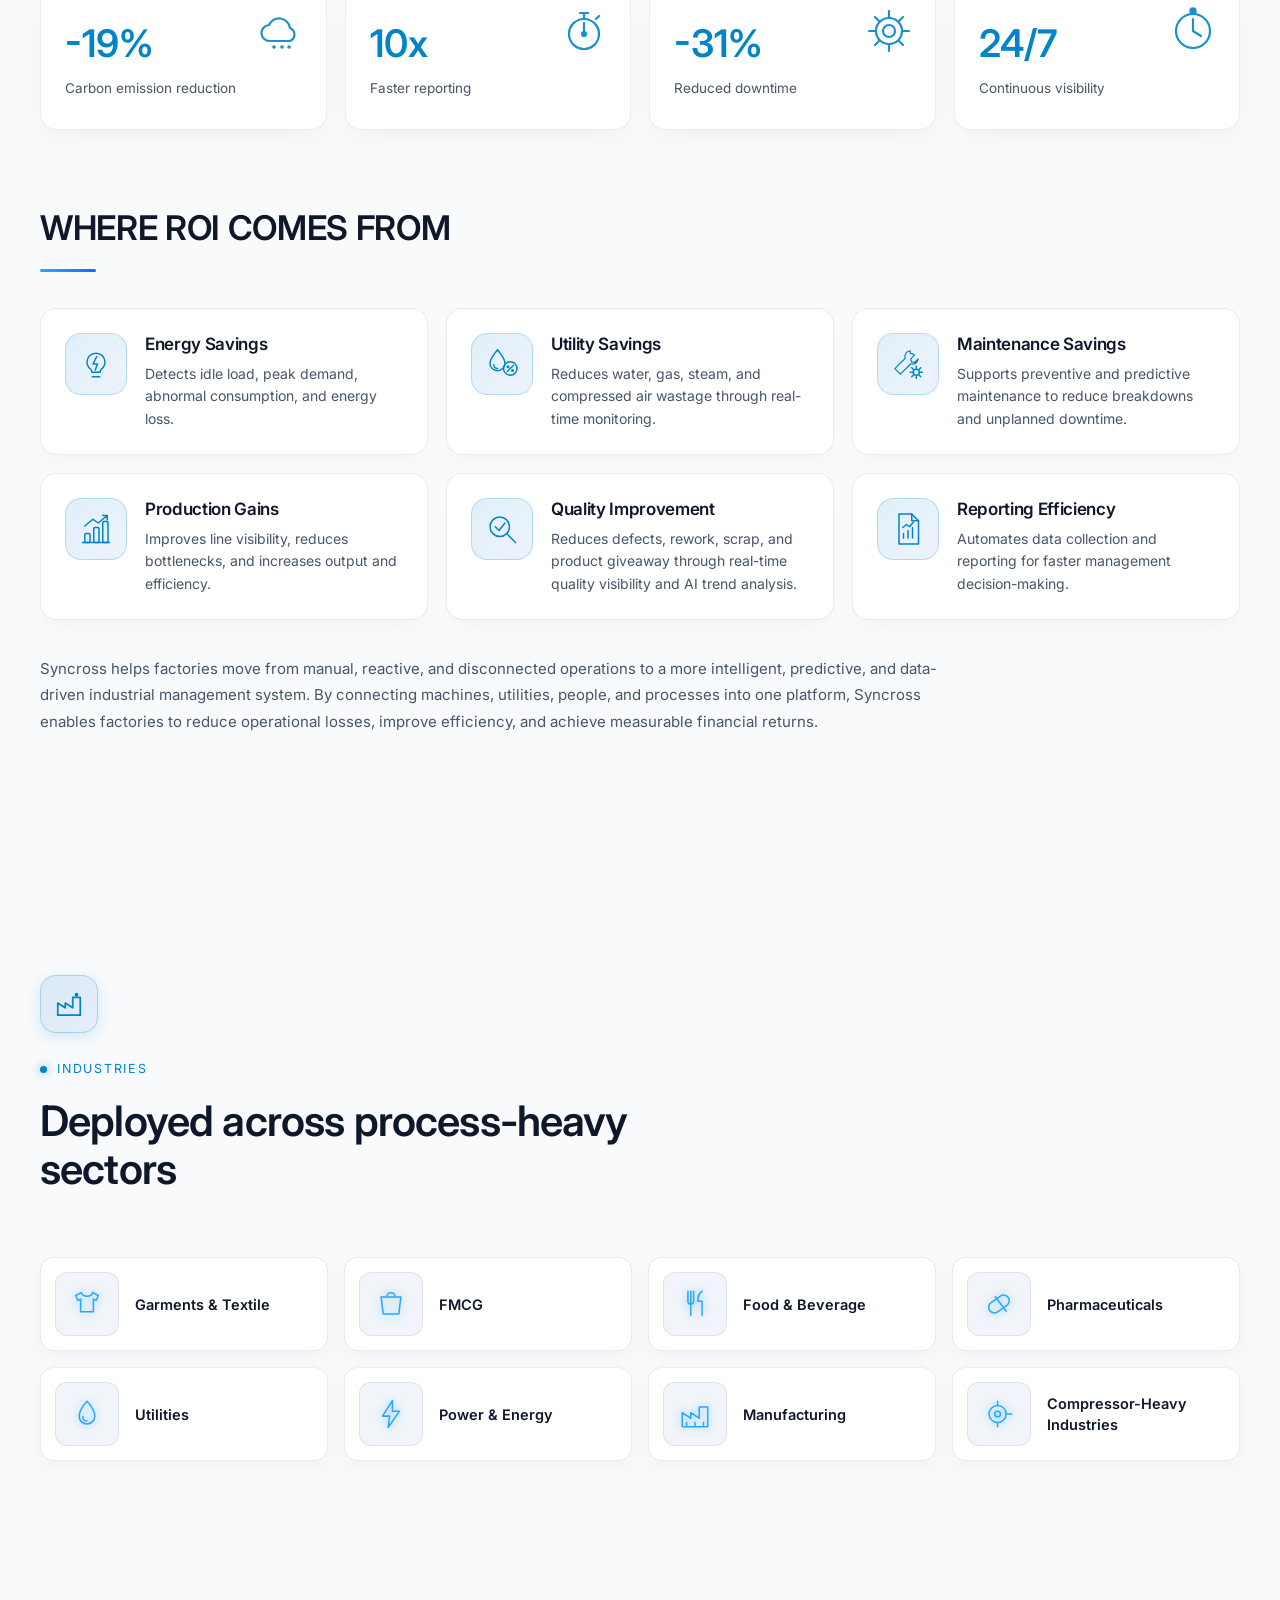
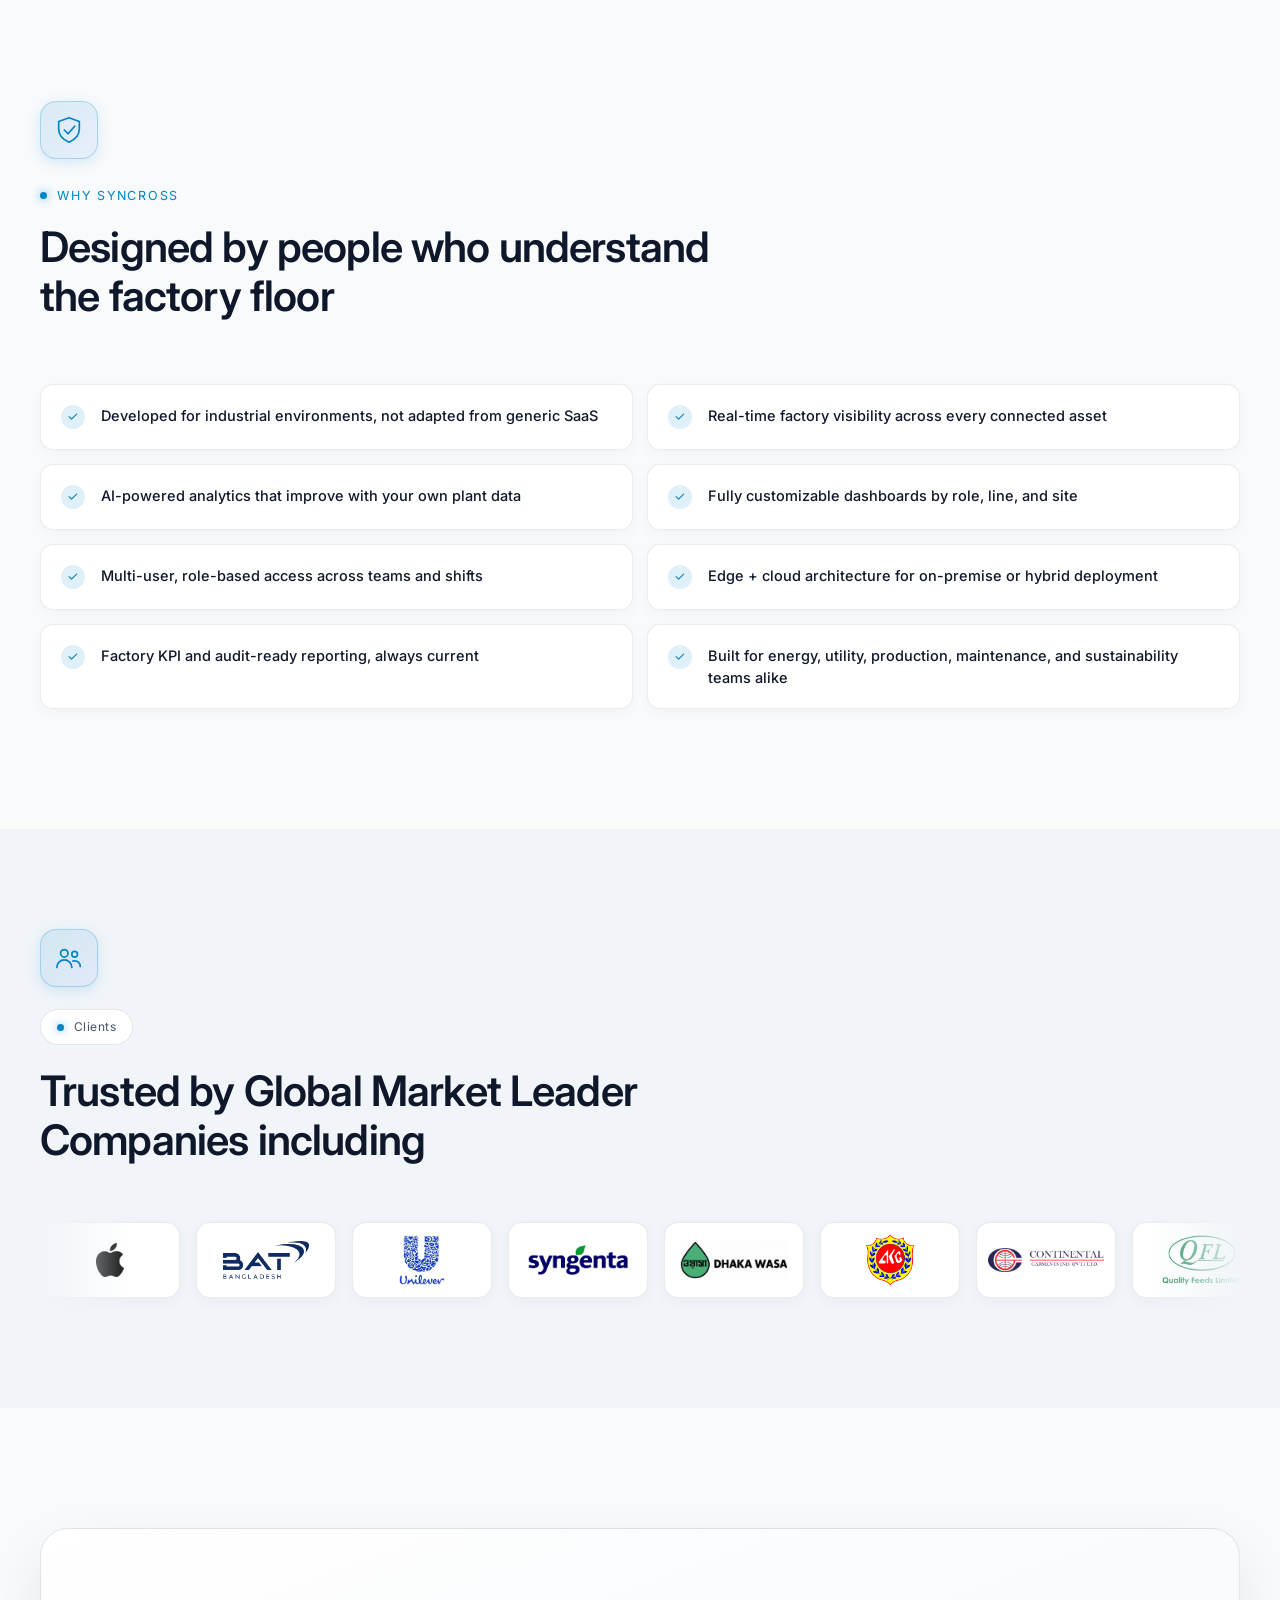
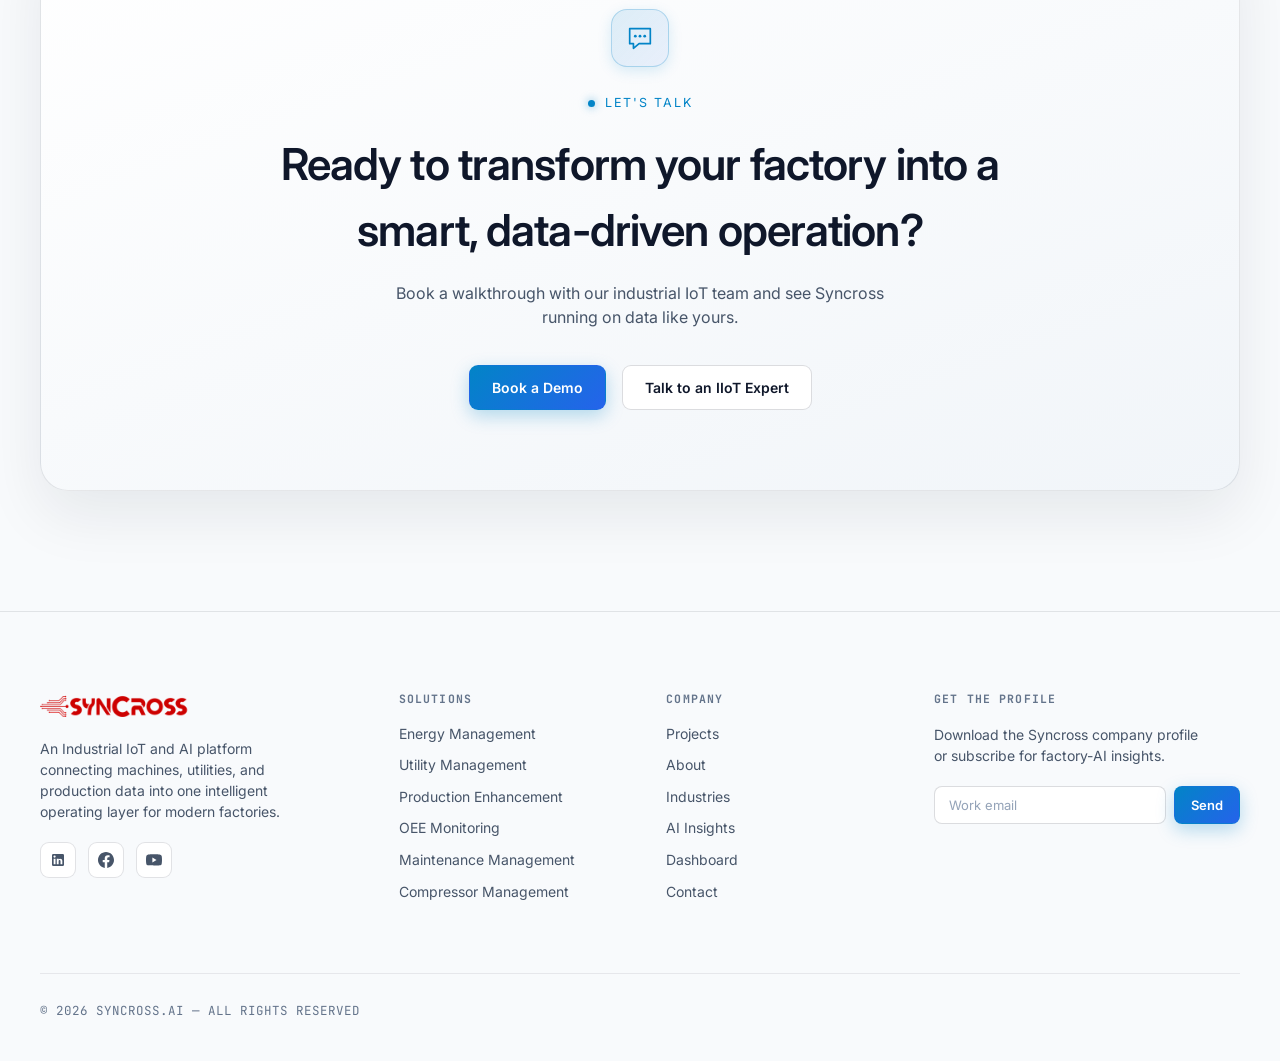
==== commit 46b51dc9: "fix(dashboard): fix iCenter refresh button and AI-POWERED badge styling in light theme" ====
--- a/index.html
+++ b/index.html
@@ -1497,9 +1497,9 @@
 
 #sx .ai h4{display:flex;align-items:center;gap:8px;margin:0 0 10px;font:600 17px Inter,system-ui,sans-serif;color:#7ccbff}
 
-#sx .ai .tag{margin-left:auto;font-size:9.5px;letter-spacing:.1em;background:rgba(127,18,32,.2);color:#93c5fd;padding:3px 8px;border-radius:4px;font-weight:700}
-
-#sx .ai .rf{background:rgba(127,18,32,.18);border:0;color:#7ccbff;border-radius:6px;width:26px;height:26px;display:grid;place-items:center}
+#sx .ai .tag{margin-left:auto;font-size:9.5px;letter-spacing:.1em;background:rgba(56,189,248,.18);border:1px solid rgba(56,189,248,.35);color:#7dd3fc;padding:3px 8px;border-radius:4px;font-weight:700}
+
+#sx .ai .rf{background:rgba(255,255,255,.08);border:1px solid rgba(255,255,255,.16);color:#7ccbff;border-radius:6px;width:26px;height:26px;display:grid;place-items:center}
 
 #sx .ai .rf.spin svg{animation:sxs .8s linear infinite}
 
@@ -3847,6 +3847,29 @@
 
   color: #0369a1 !important;
 
+}
+
+[data-theme="light"] #sx .ai .rf {
+  background: #ffffff !important;
+  border: 1px solid #cbd5e1 !important;
+  color: #0284c7 !important;
+  box-shadow: 0 1px 2px rgba(15, 23, 42, 0.05) !important;
+  border-radius: 6px !important;
+}
+
+[data-theme="light"] #sx .ai .rf:hover {
+  background: #e0f2fe !important;
+  border-color: #38bdf8 !important;
+  color: #0369a1 !important;
+}
+
+[data-theme="light"] #sx .ai .tag {
+  background: #e0f2fe !important;
+  border: 1px solid #bae6fd !important;
+  color: #0369a1 !important;
+  font-weight: 700 !important;
+  letter-spacing: 0.08em !important;
+  box-shadow: 0 1px 2px rgba(2, 132, 199, 0.08) !important;
 }
 
 [data-theme="light"] #sx .ai .ins {
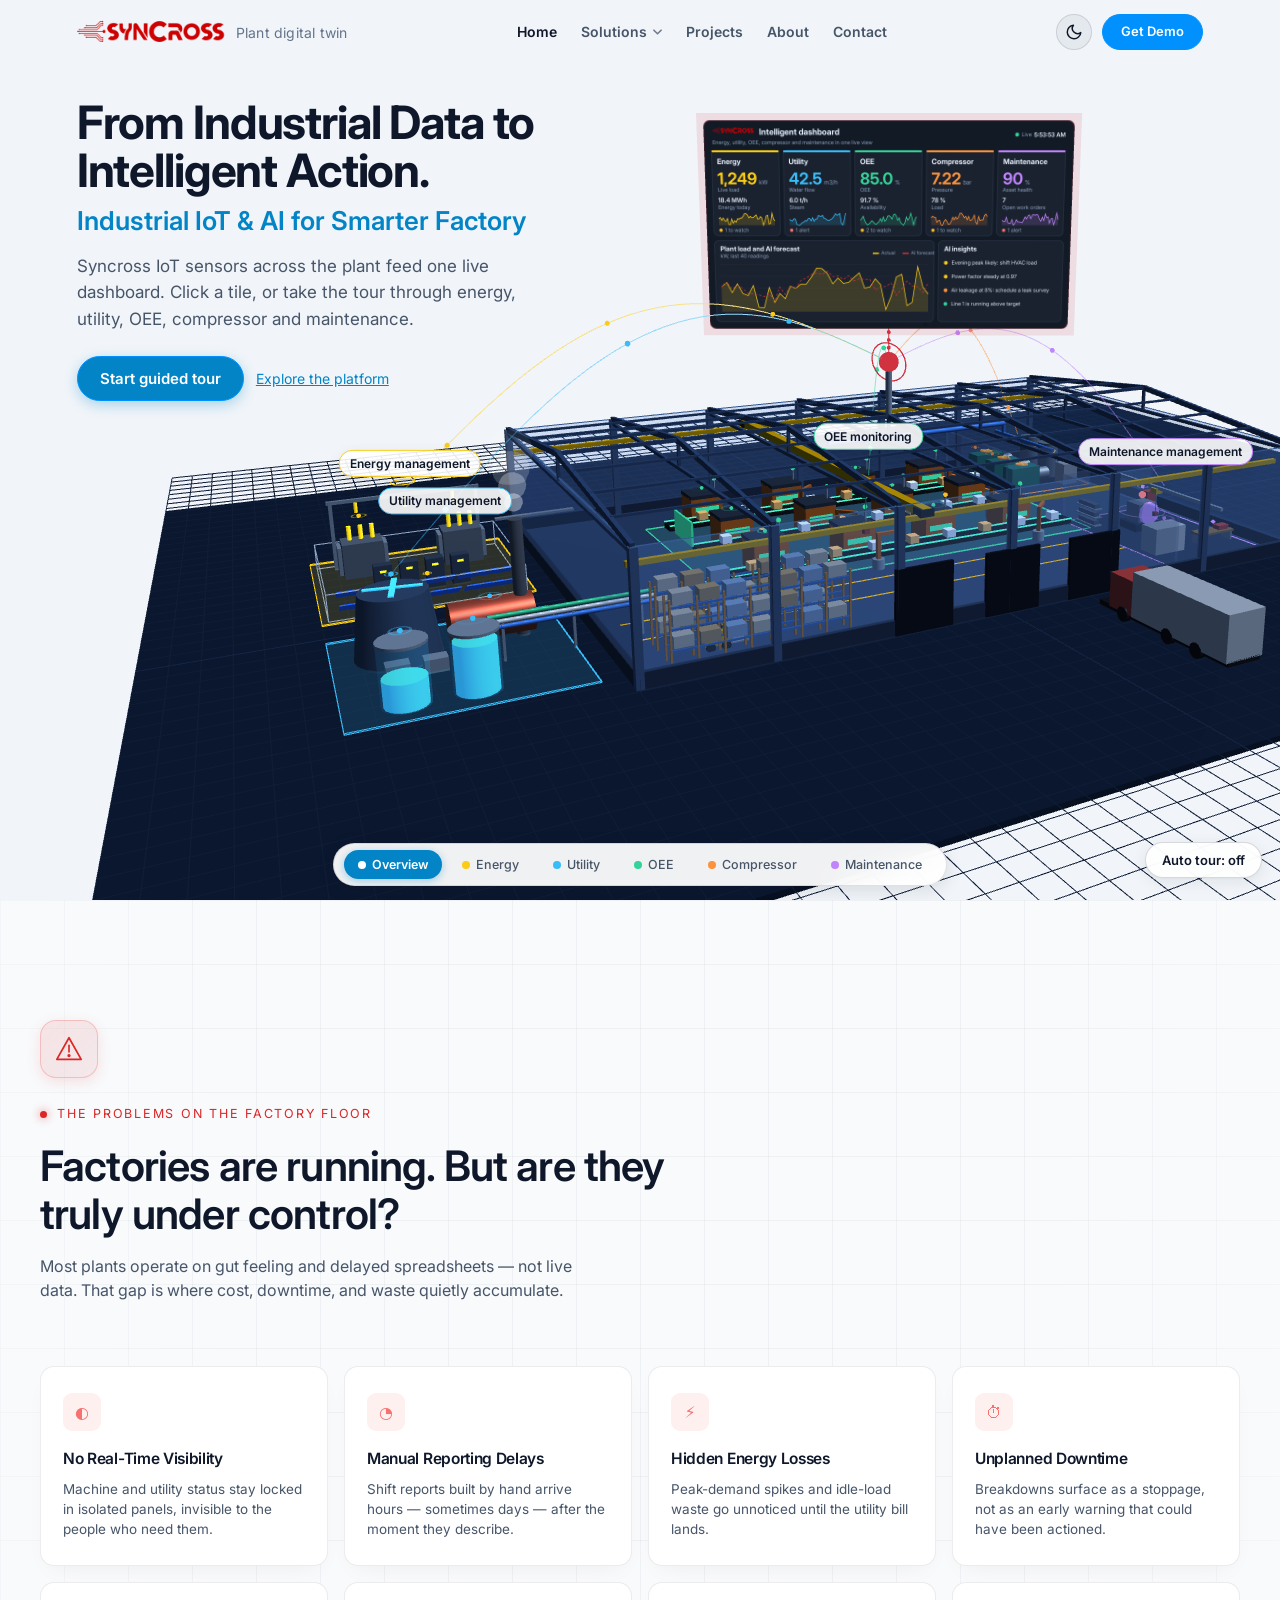
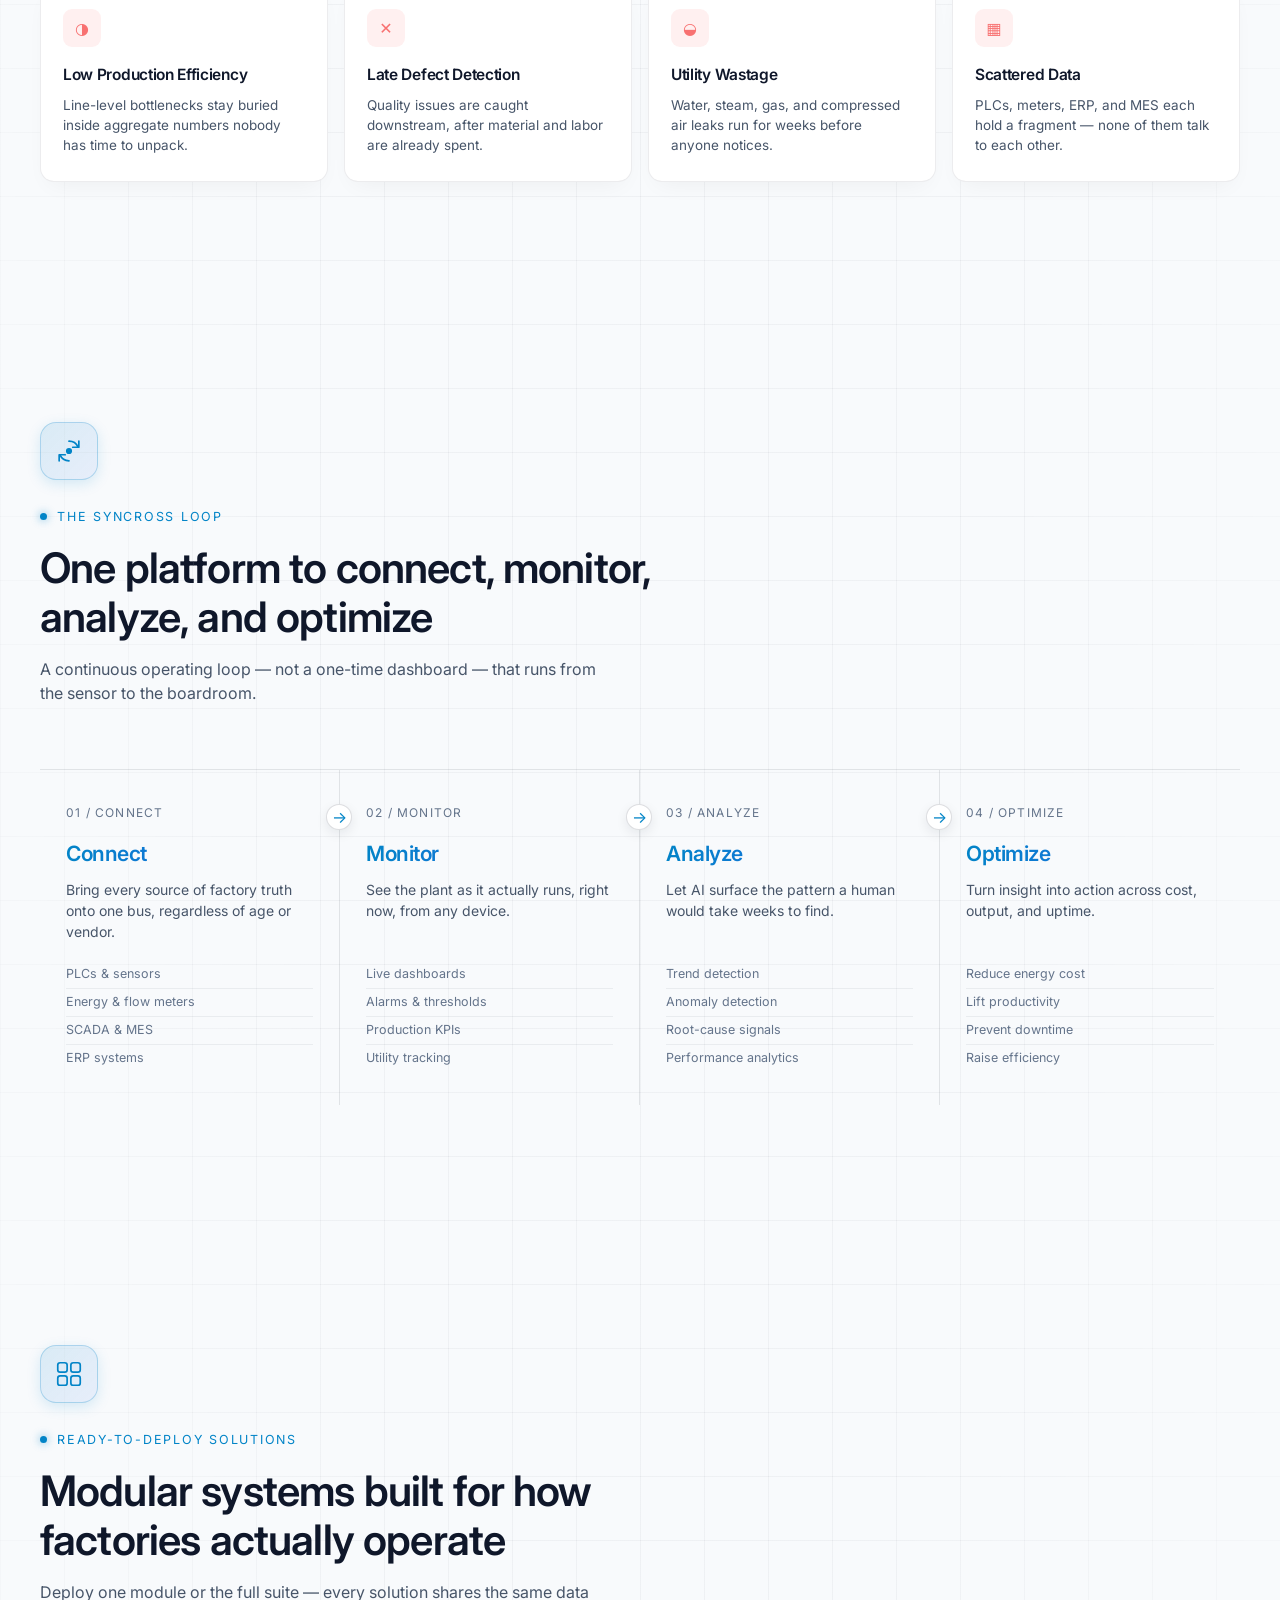
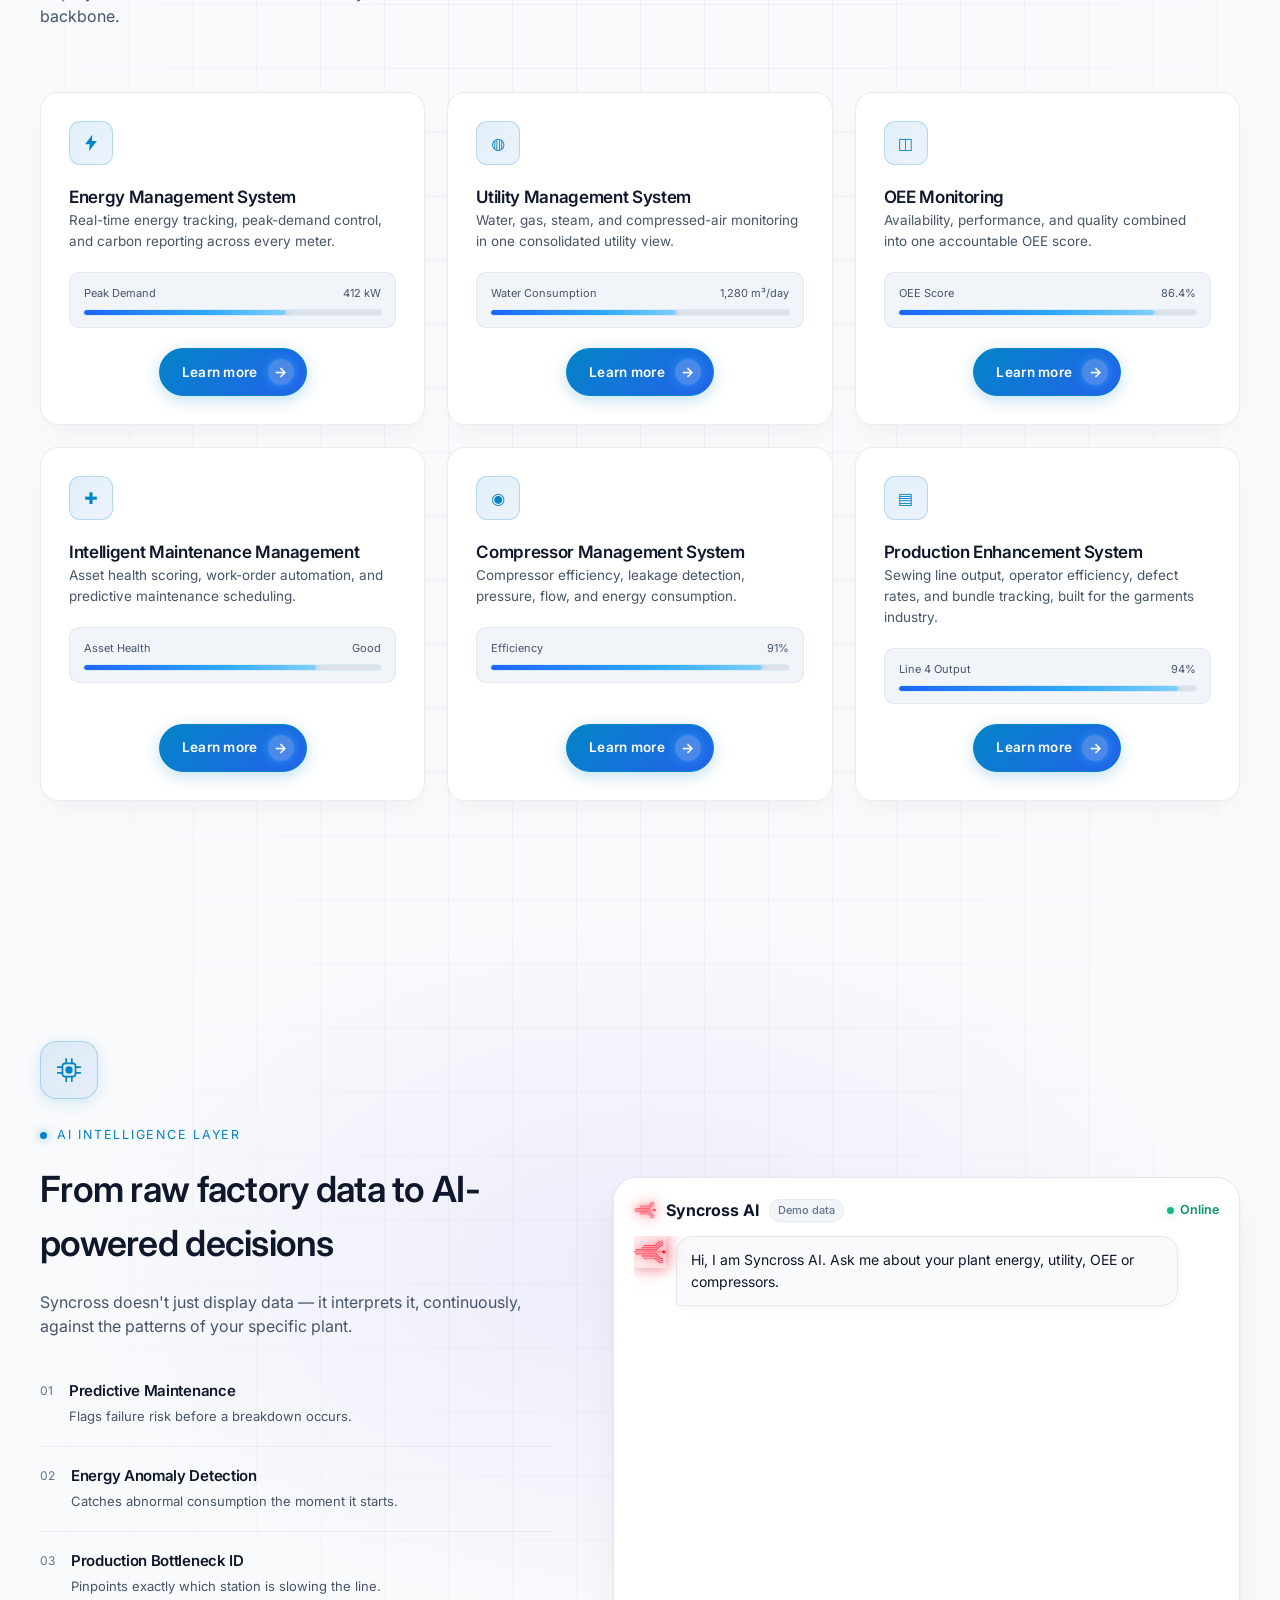
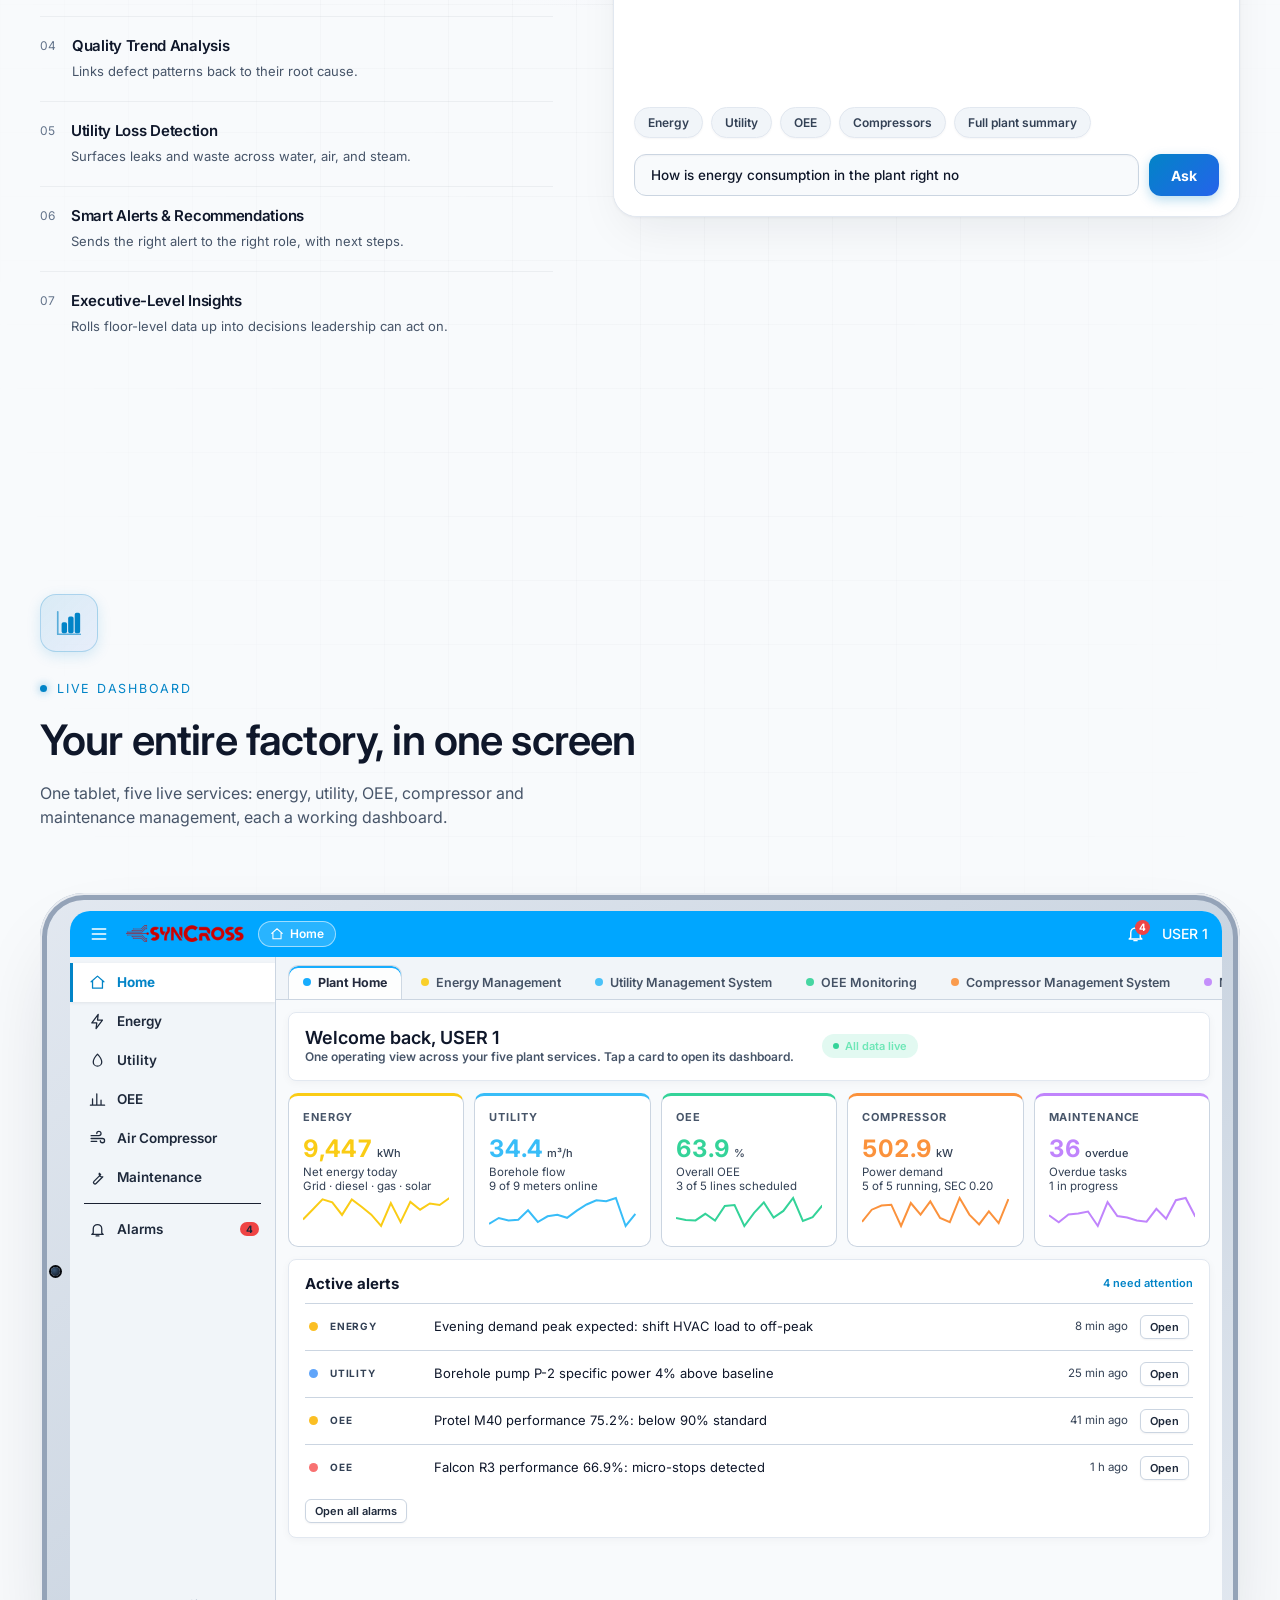
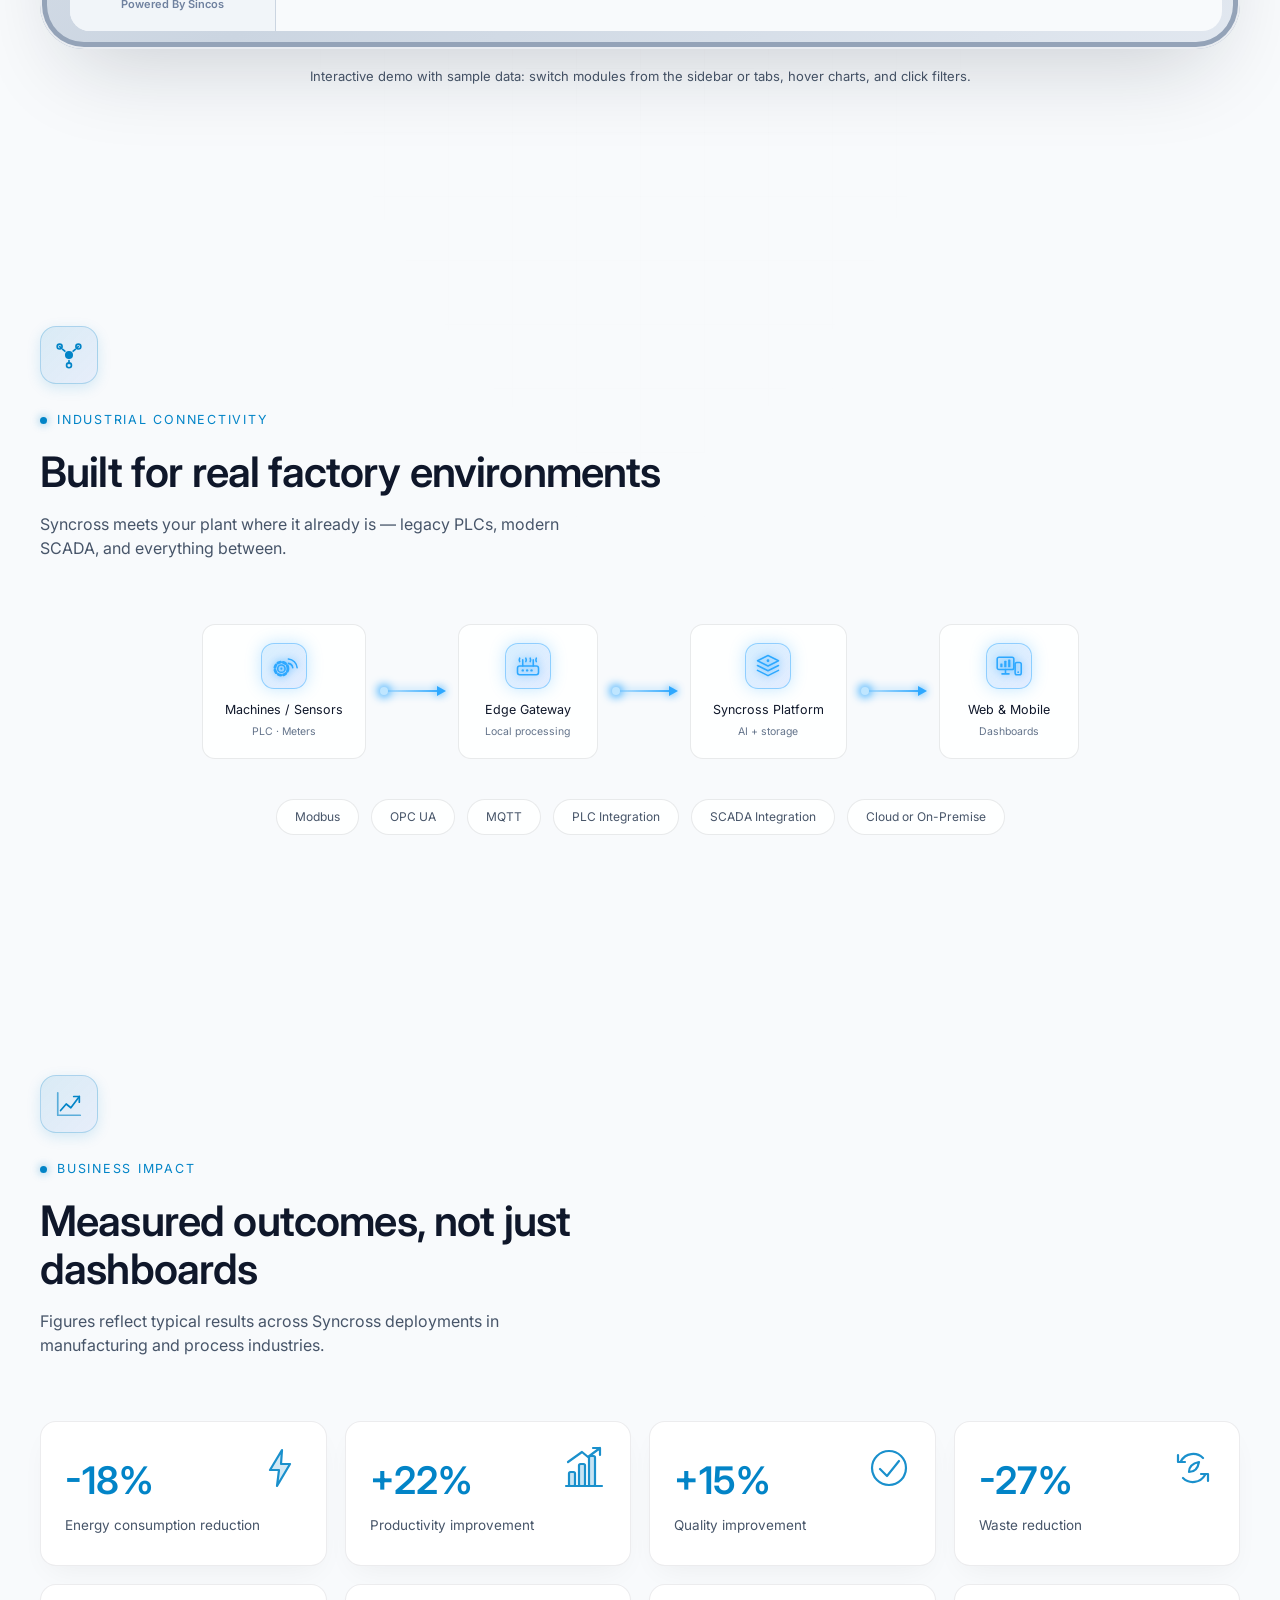
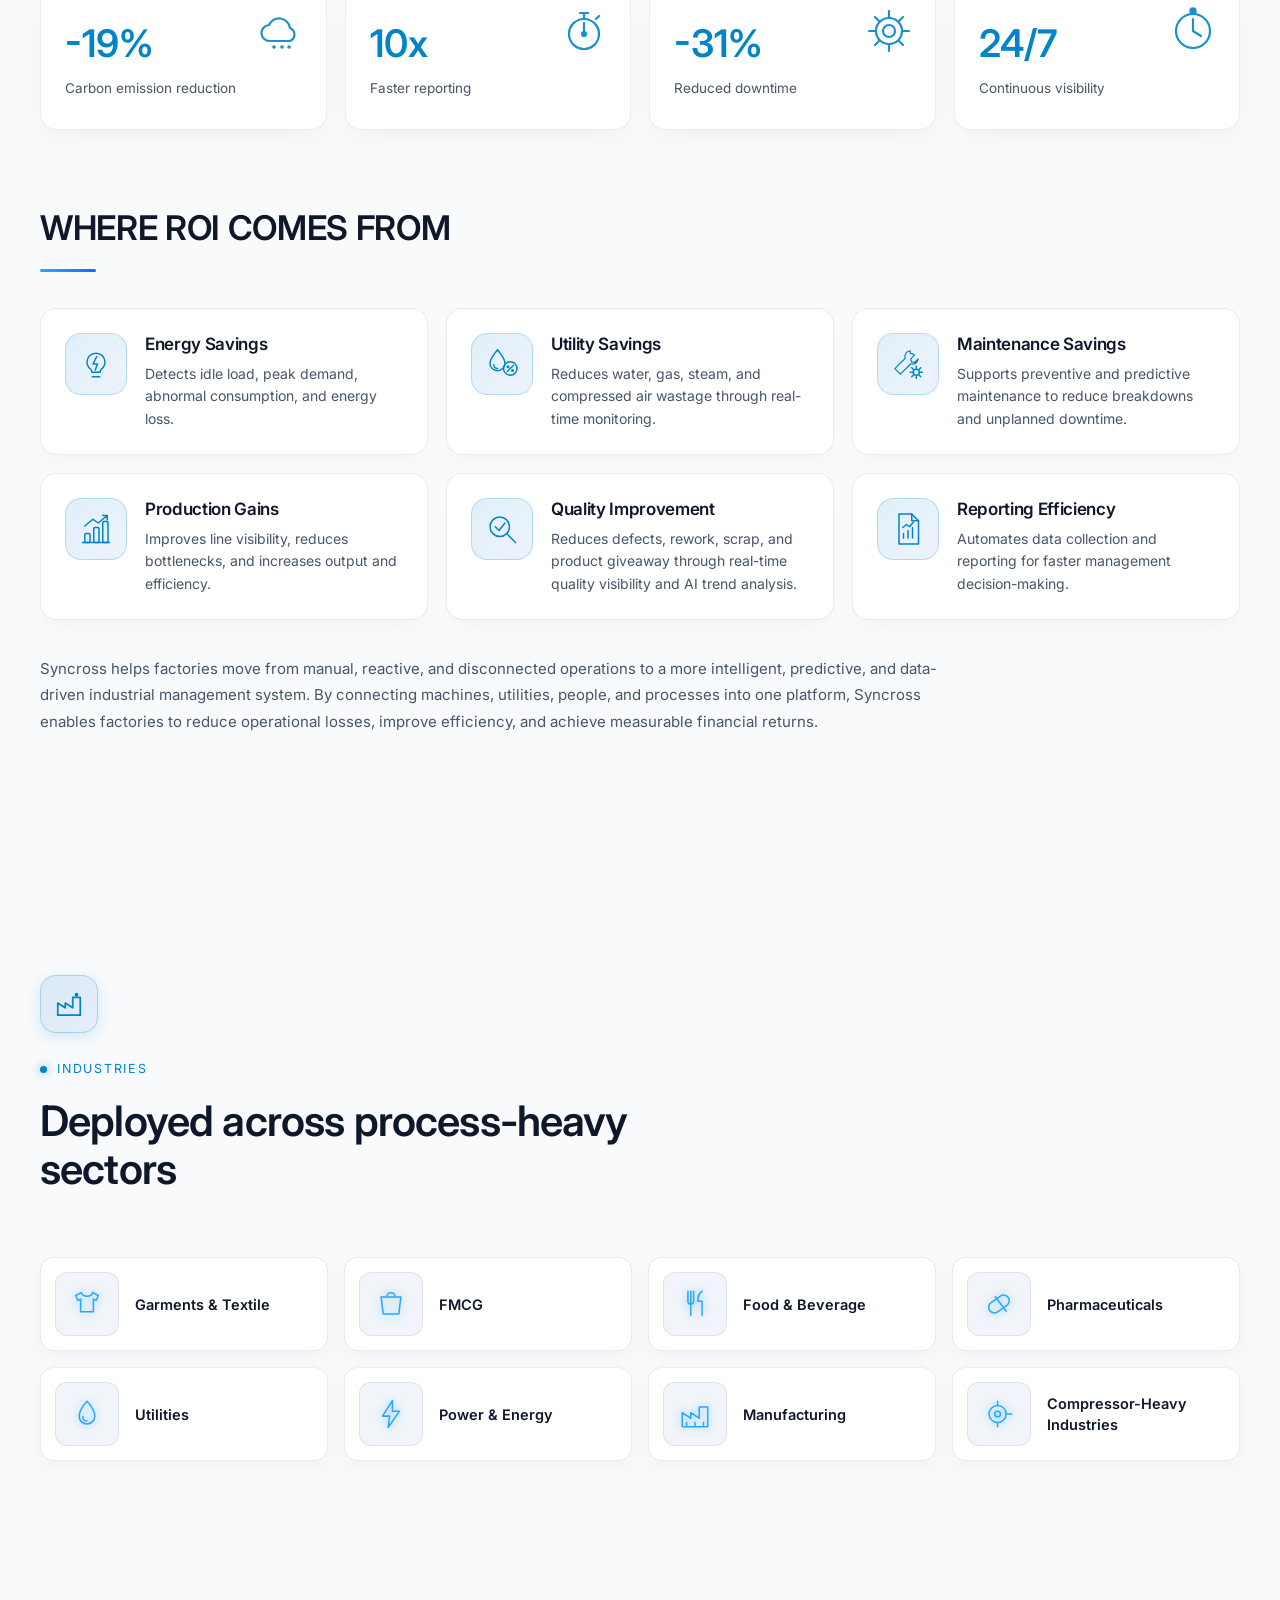
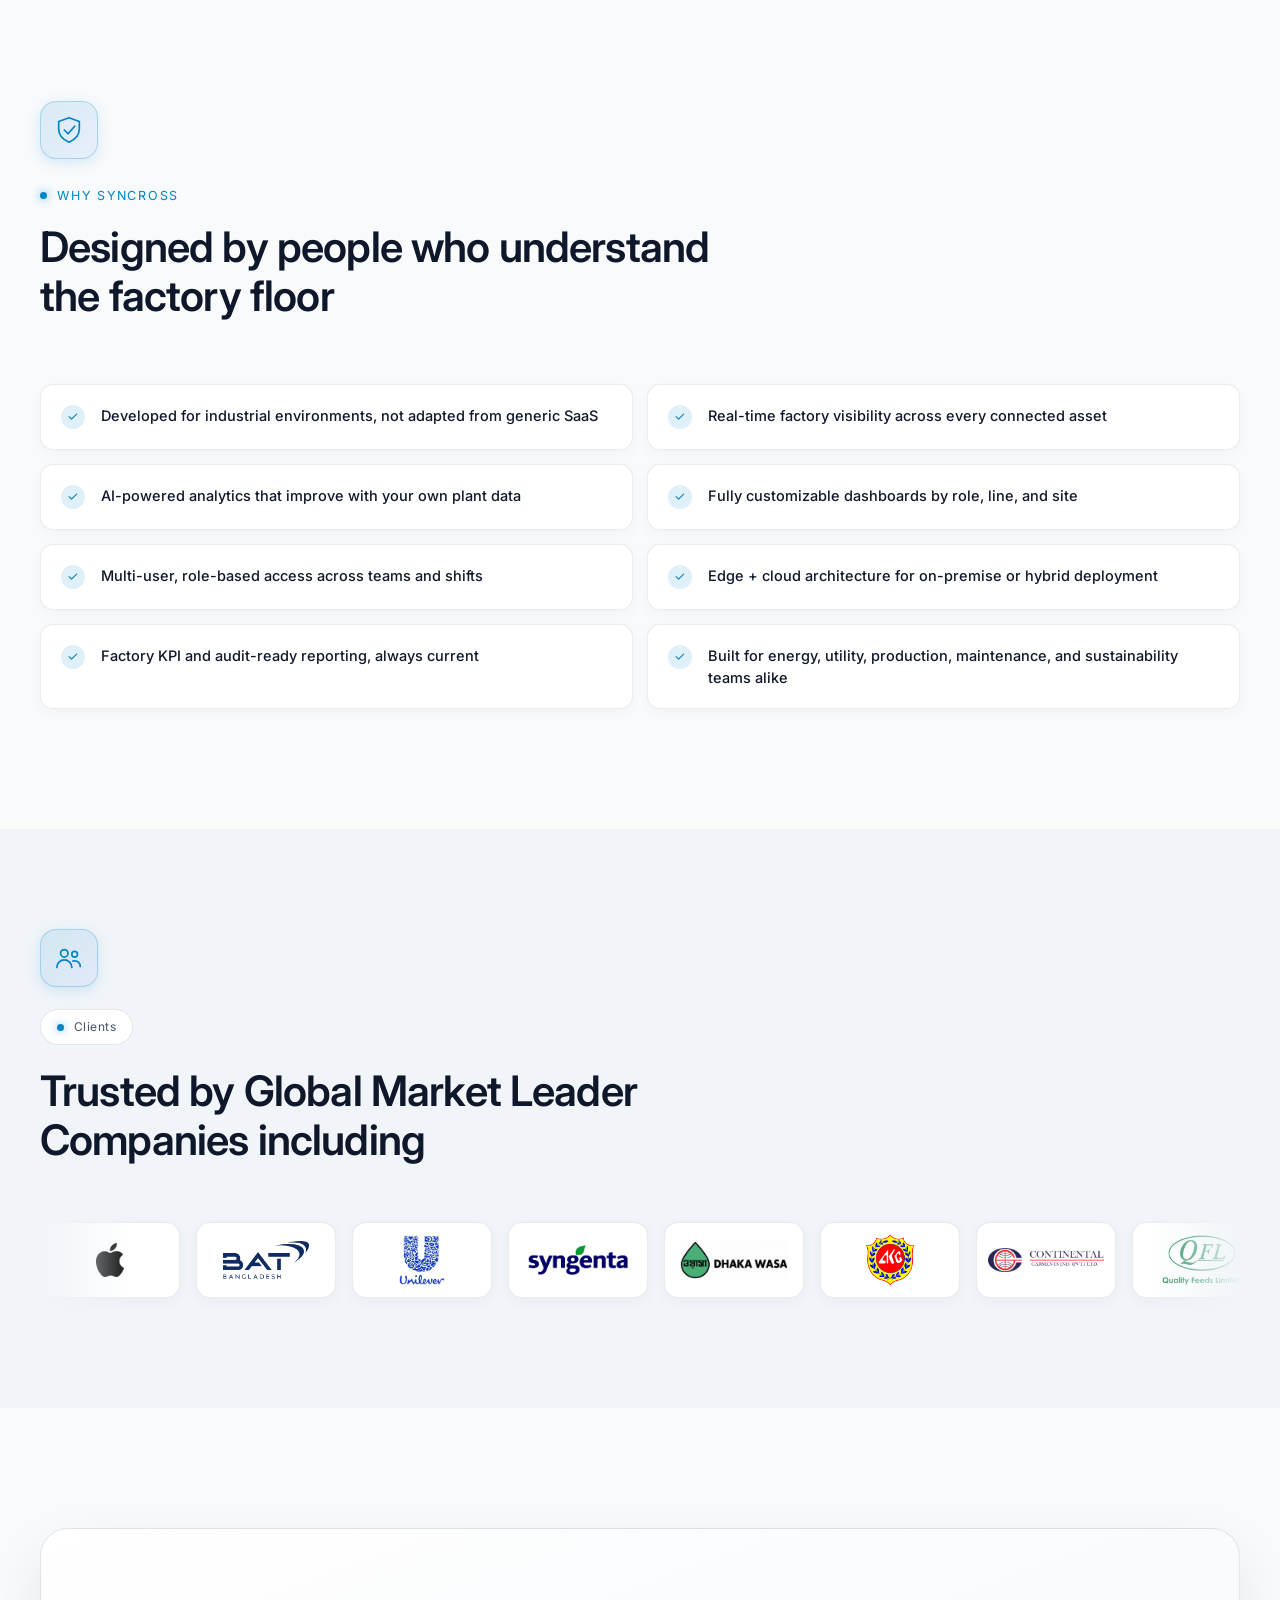
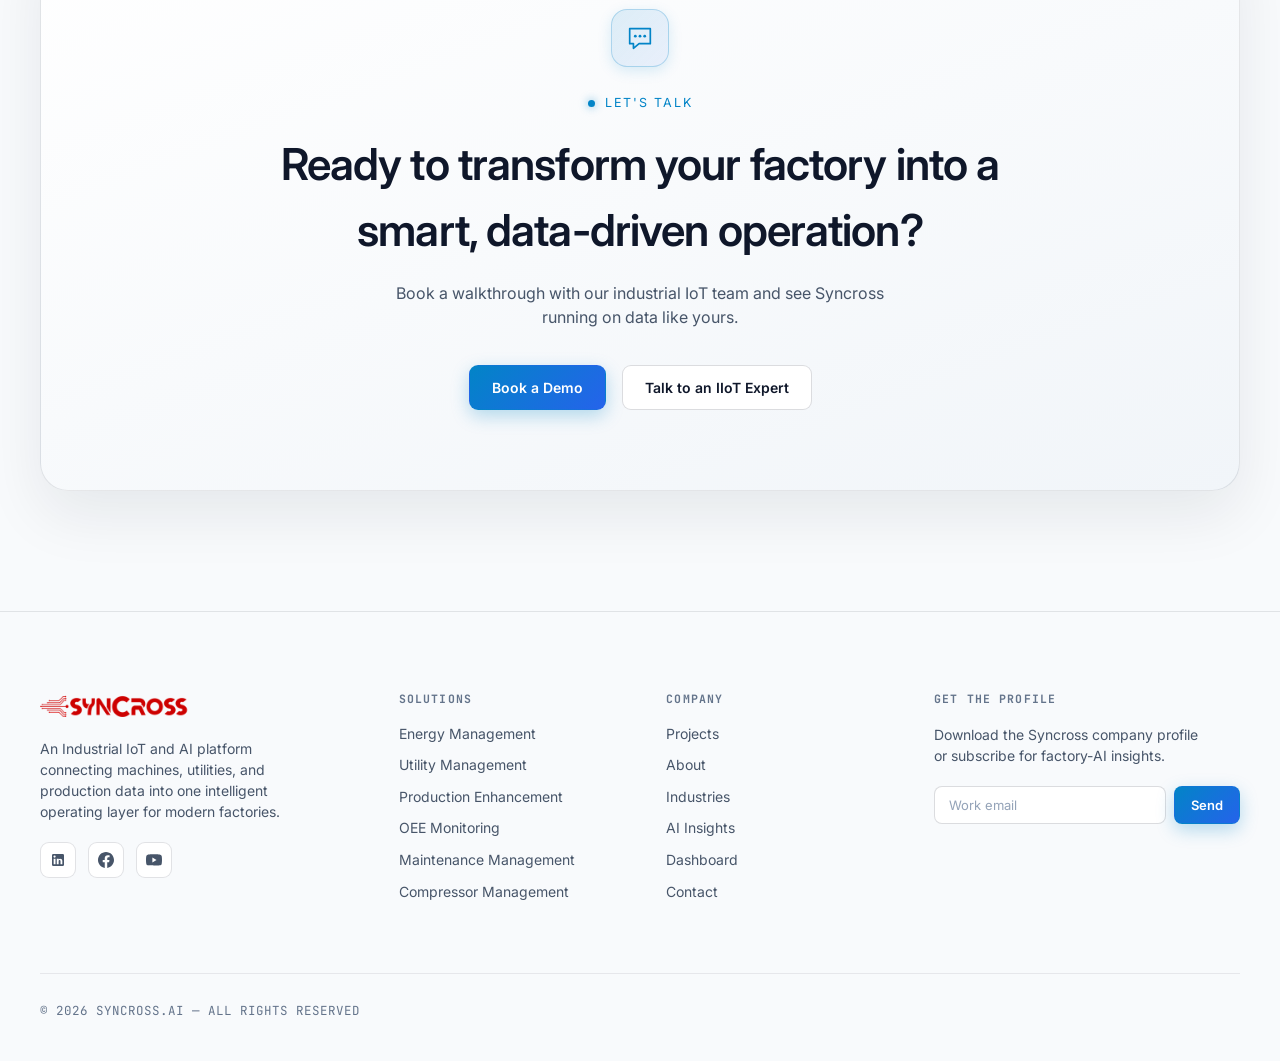
==== commit d3be4704: "feat(ui): responsive 3d navigation pill bar (centered on tab/laptop/desktop, full display span on mo" ====
--- a/index.html
+++ b/index.html
@@ -4781,21 +4781,21 @@
 }
 
 
-  /* Elongated Full-Span 3D Navigation Bar Pill */
+  /* 3D Navigation Bar Pill: Centered on Tablet, Laptop, and Larger Screens (>= 768px) */
   #stage3d nav,
   #stage3d #nav,
   nav,
   #nav {
     position: absolute !important;
-    left: 14px !important;
-    right: 14px !important;
+    left: 50% !important;
+    right: auto !important;
     bottom: calc(14px + env(safe-area-inset-bottom, 0px)) !important;
-    transform: none !important;
-    width: auto !important;
-    max-width: calc(100% - 28px) !important;
-    display: flex !important;
+    transform: translateX(-50%) !important;
+    width: max-content !important;
+    max-width: calc(100% - 32px) !important;
+    display: inline-flex !important;
     align-items: center !important;
-    justify-content: flex-start !important;
+    justify-content: center !important;
     gap: 6px !important;
     padding: 6px 10px !important;
     background: rgba(9, 18, 34, 0.88) !important;
@@ -4808,6 +4808,22 @@
     scrollbar-width: none !important;
     z-index: 10 !important;
     box-sizing: border-box !important;
+  }
+
+  /* Full display span only on Mobile (< 768px) */
+  @media (max-width: 767px) {
+    #stage3d nav,
+    #stage3d #nav,
+    nav,
+    #nav {
+      left: 14px !important;
+      right: 14px !important;
+      transform: none !important;
+      width: auto !important;
+      max-width: calc(100% - 28px) !important;
+      display: flex !important;
+      justify-content: flex-start !important;
+    }
   }
 
   [data-theme="light"] #stage3d nav,
--- a/navbar.css
+++ b/navbar.css
@@ -3411,21 +3411,21 @@
     box-sizing: border-box !important;
   }
 
-  /* Elongated Full-Span 3D Navigation Bar Pill */
+  /* 3D Navigation Bar Pill: Centered on Tablet, Laptop, and Larger Screens (>= 768px) */
   #stage3d nav,
   #stage3d #nav,
   nav,
   #nav {
     position: absolute !important;
-    left: 14px !important;
-    right: 14px !important;
+    left: 50% !important;
+    right: auto !important;
     bottom: calc(14px + env(safe-area-inset-bottom, 0px)) !important;
-    transform: none !important;
-    width: auto !important;
-    max-width: calc(100% - 28px) !important;
-    display: flex !important;
+    transform: translateX(-50%) !important;
+    width: max-content !important;
+    max-width: calc(100% - 32px) !important;
+    display: inline-flex !important;
     align-items: center !important;
-    justify-content: flex-start !important;
+    justify-content: center !important;
     gap: 6px !important;
     padding: 6px 10px !important;
     background: rgba(9, 18, 34, 0.88) !important;
@@ -3438,6 +3438,22 @@
     scrollbar-width: none !important;
     z-index: 10 !important;
     box-sizing: border-box !important;
+  }
+
+  /* Full display span only on Mobile (< 768px) */
+  @media (max-width: 767px) {
+    #stage3d nav,
+    #stage3d #nav,
+    nav,
+    #nav {
+      left: 14px !important;
+      right: 14px !important;
+      transform: none !important;
+      width: auto !important;
+      max-width: calc(100% - 28px) !important;
+      display: flex !important;
+      justify-content: flex-start !important;
+    }
   }
 
   [data-theme="light"] #stage3d nav,
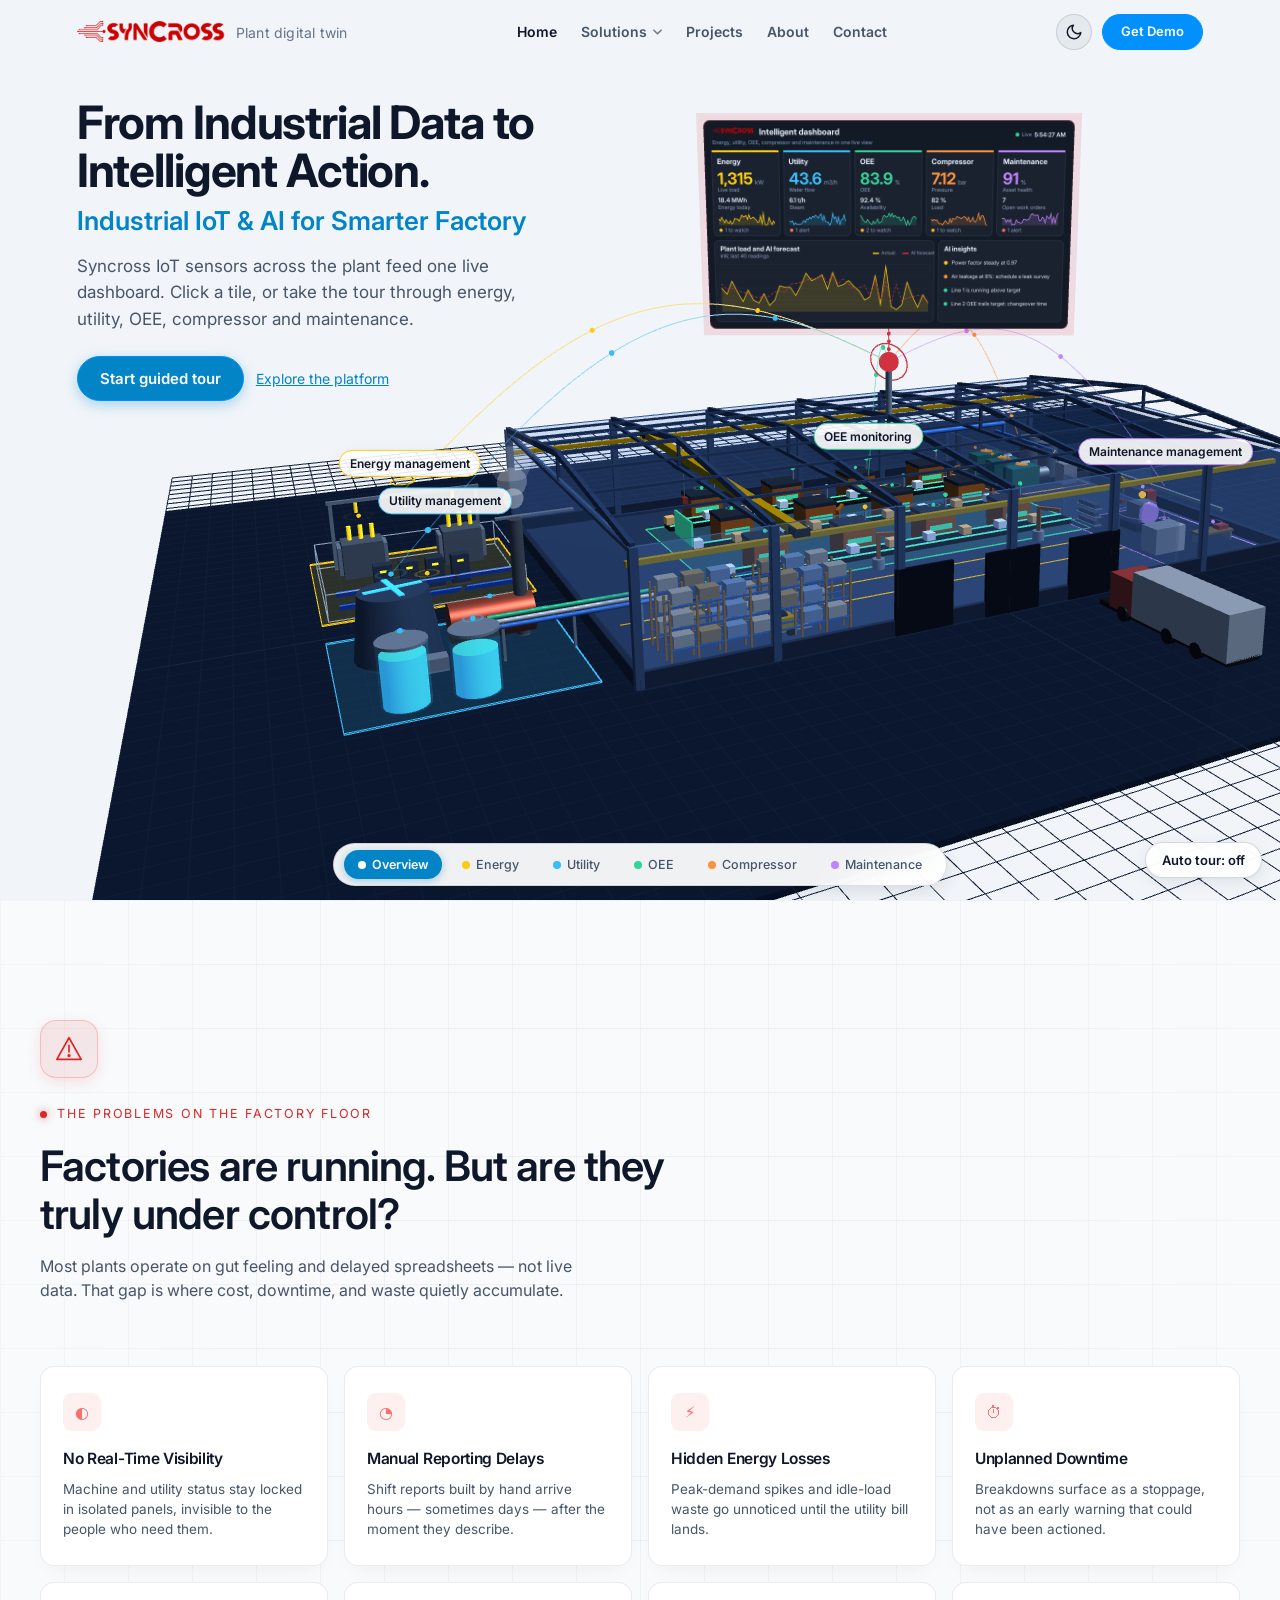
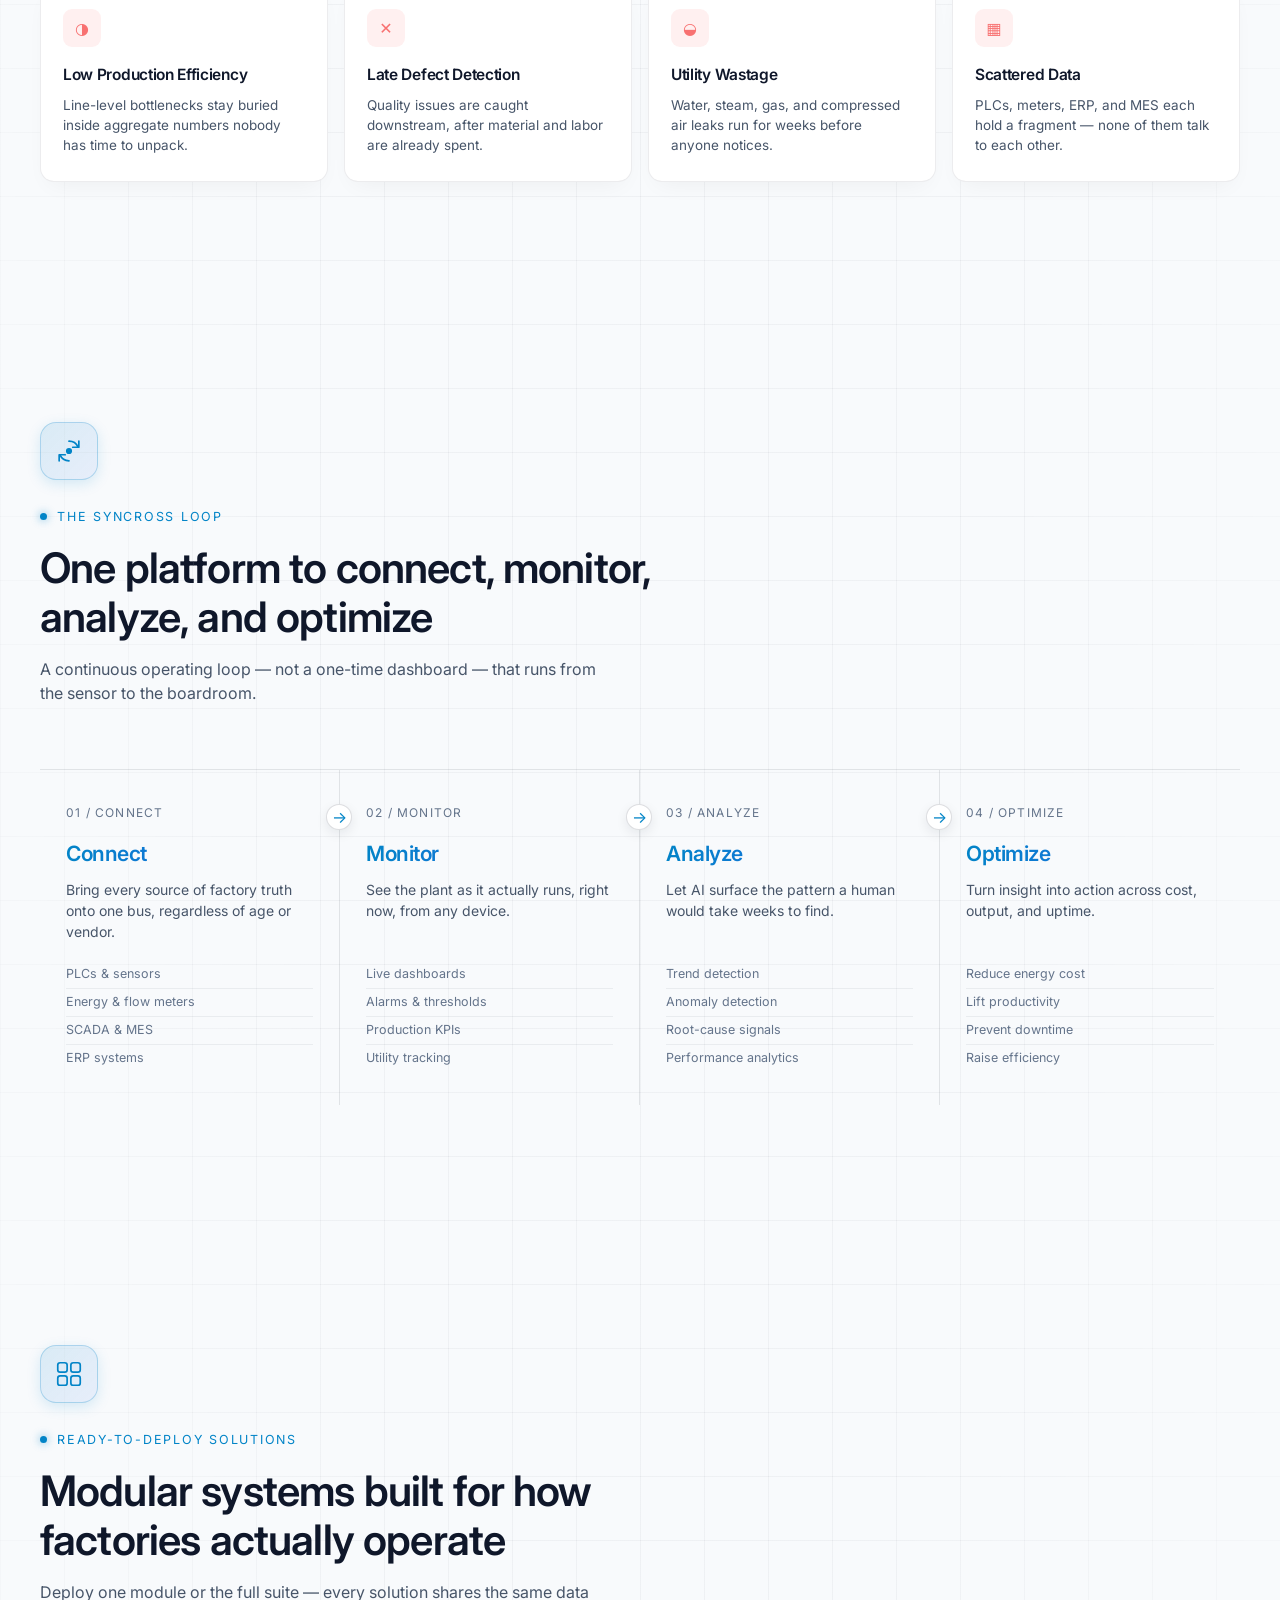
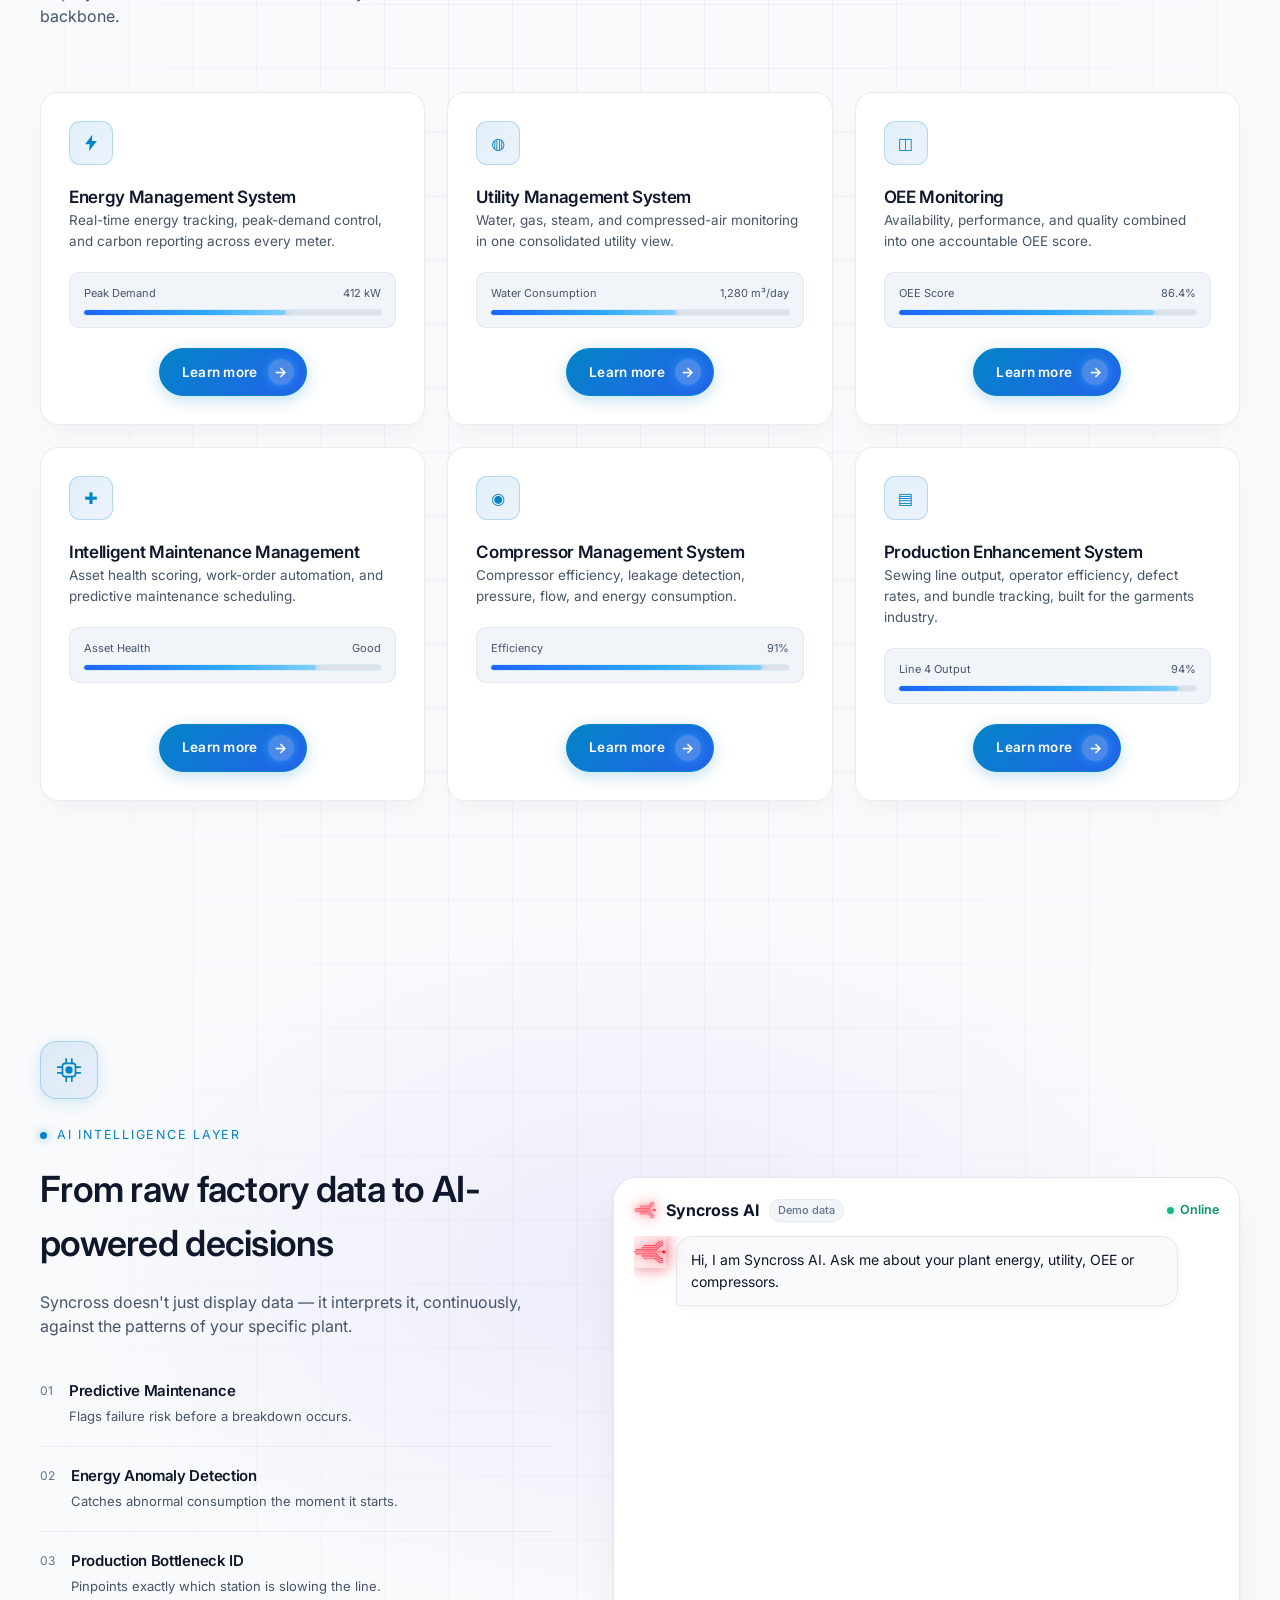
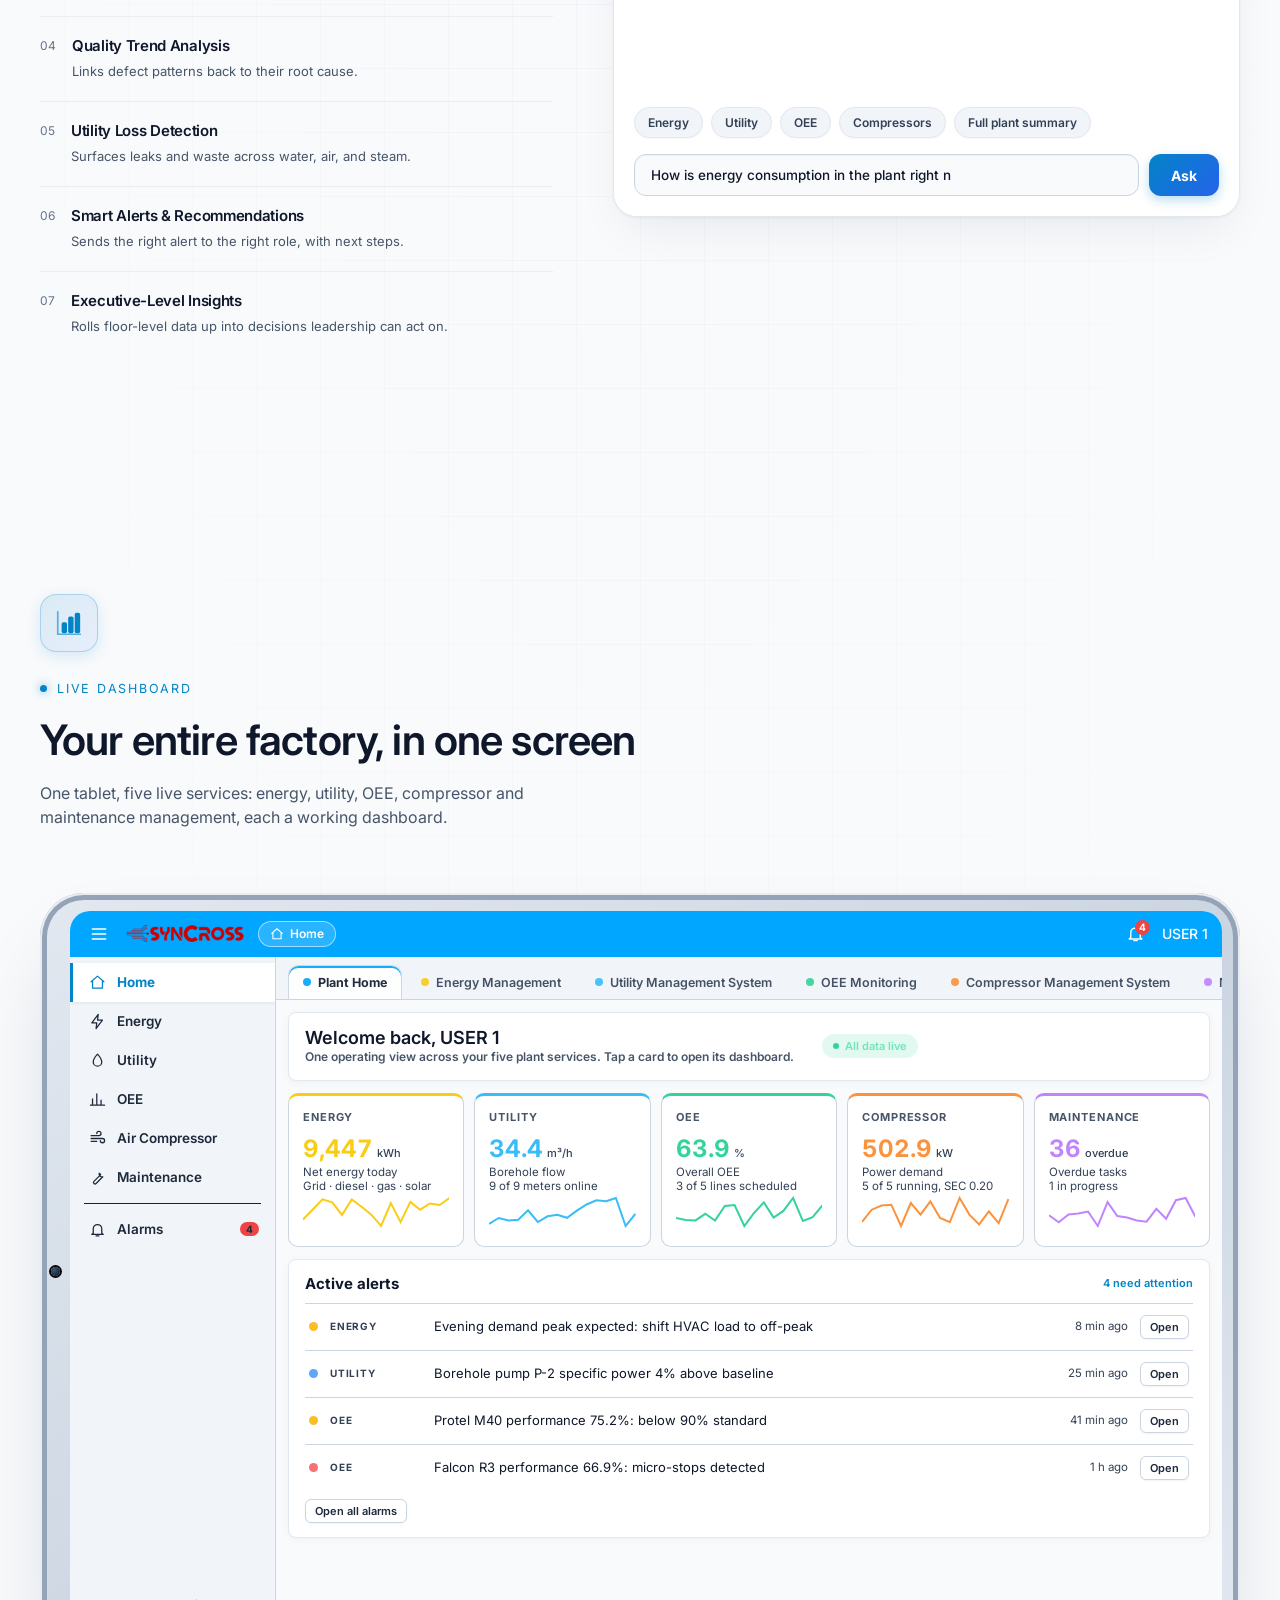
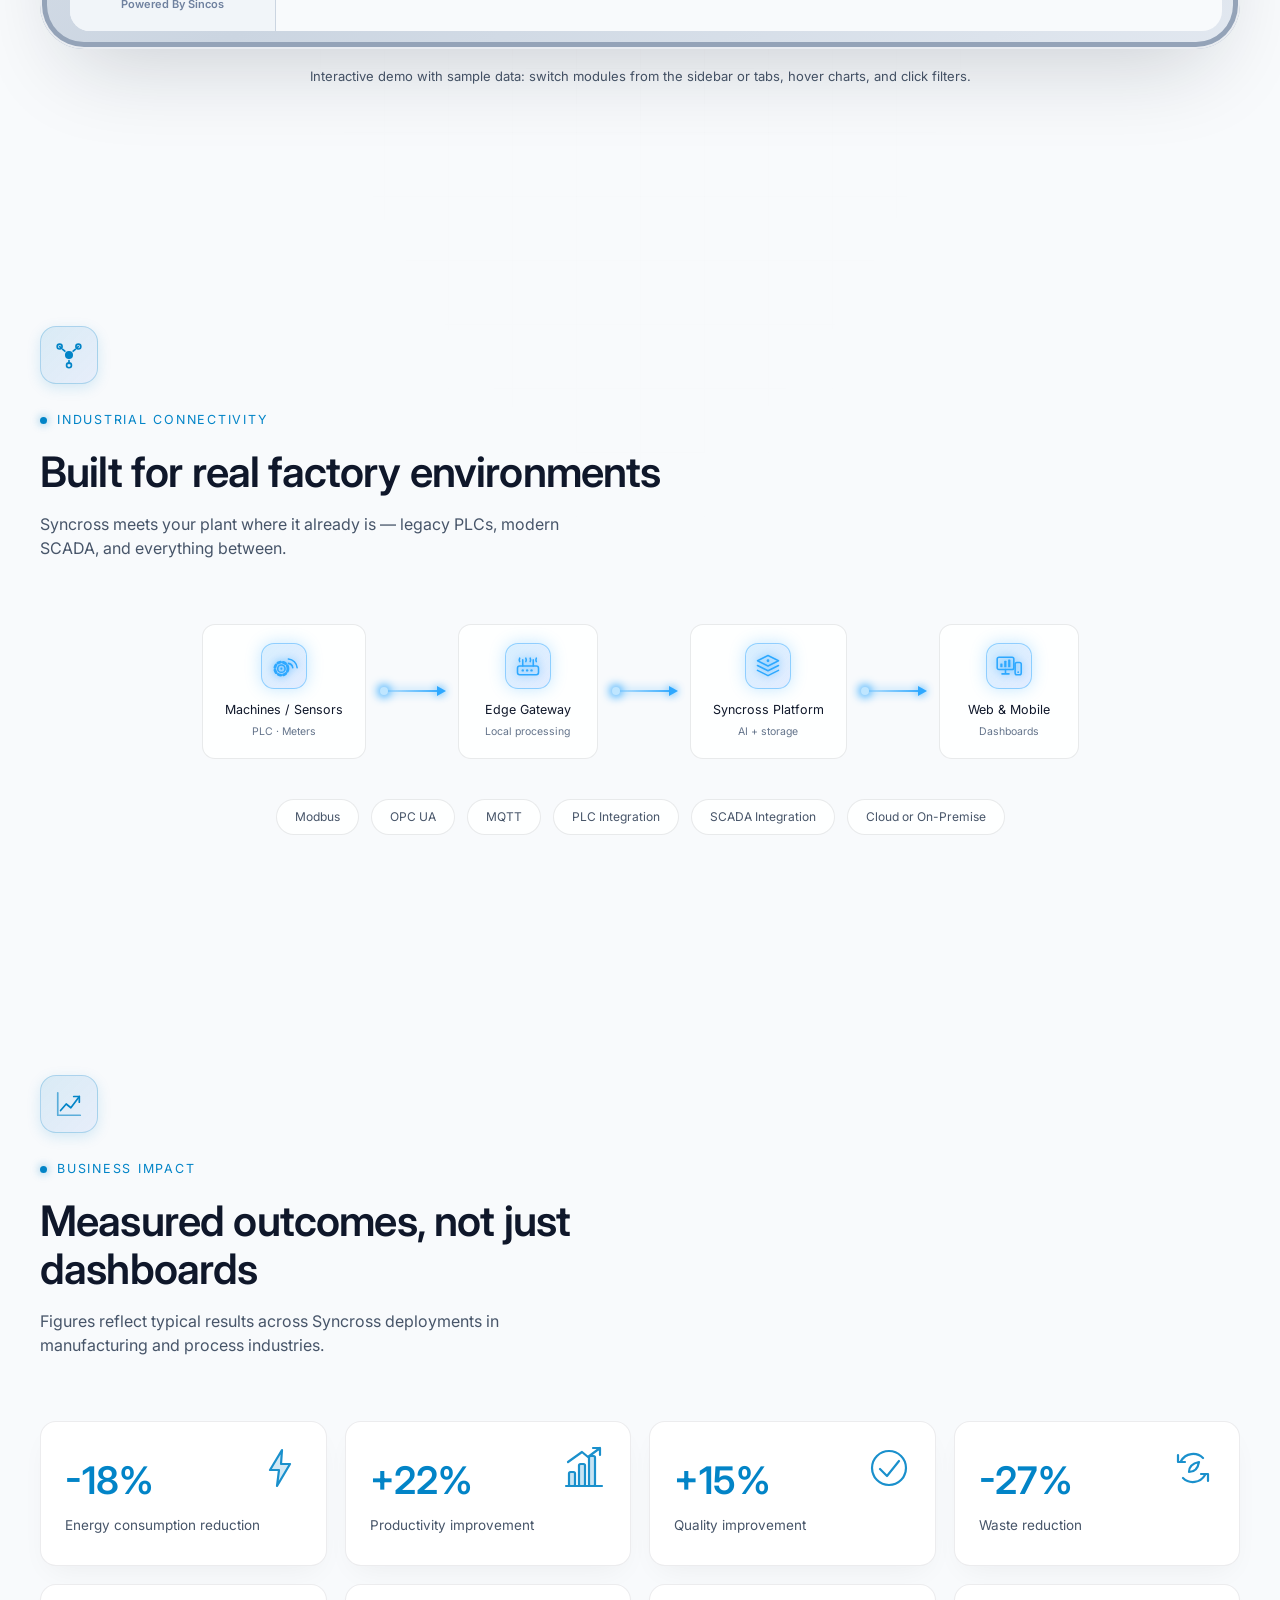
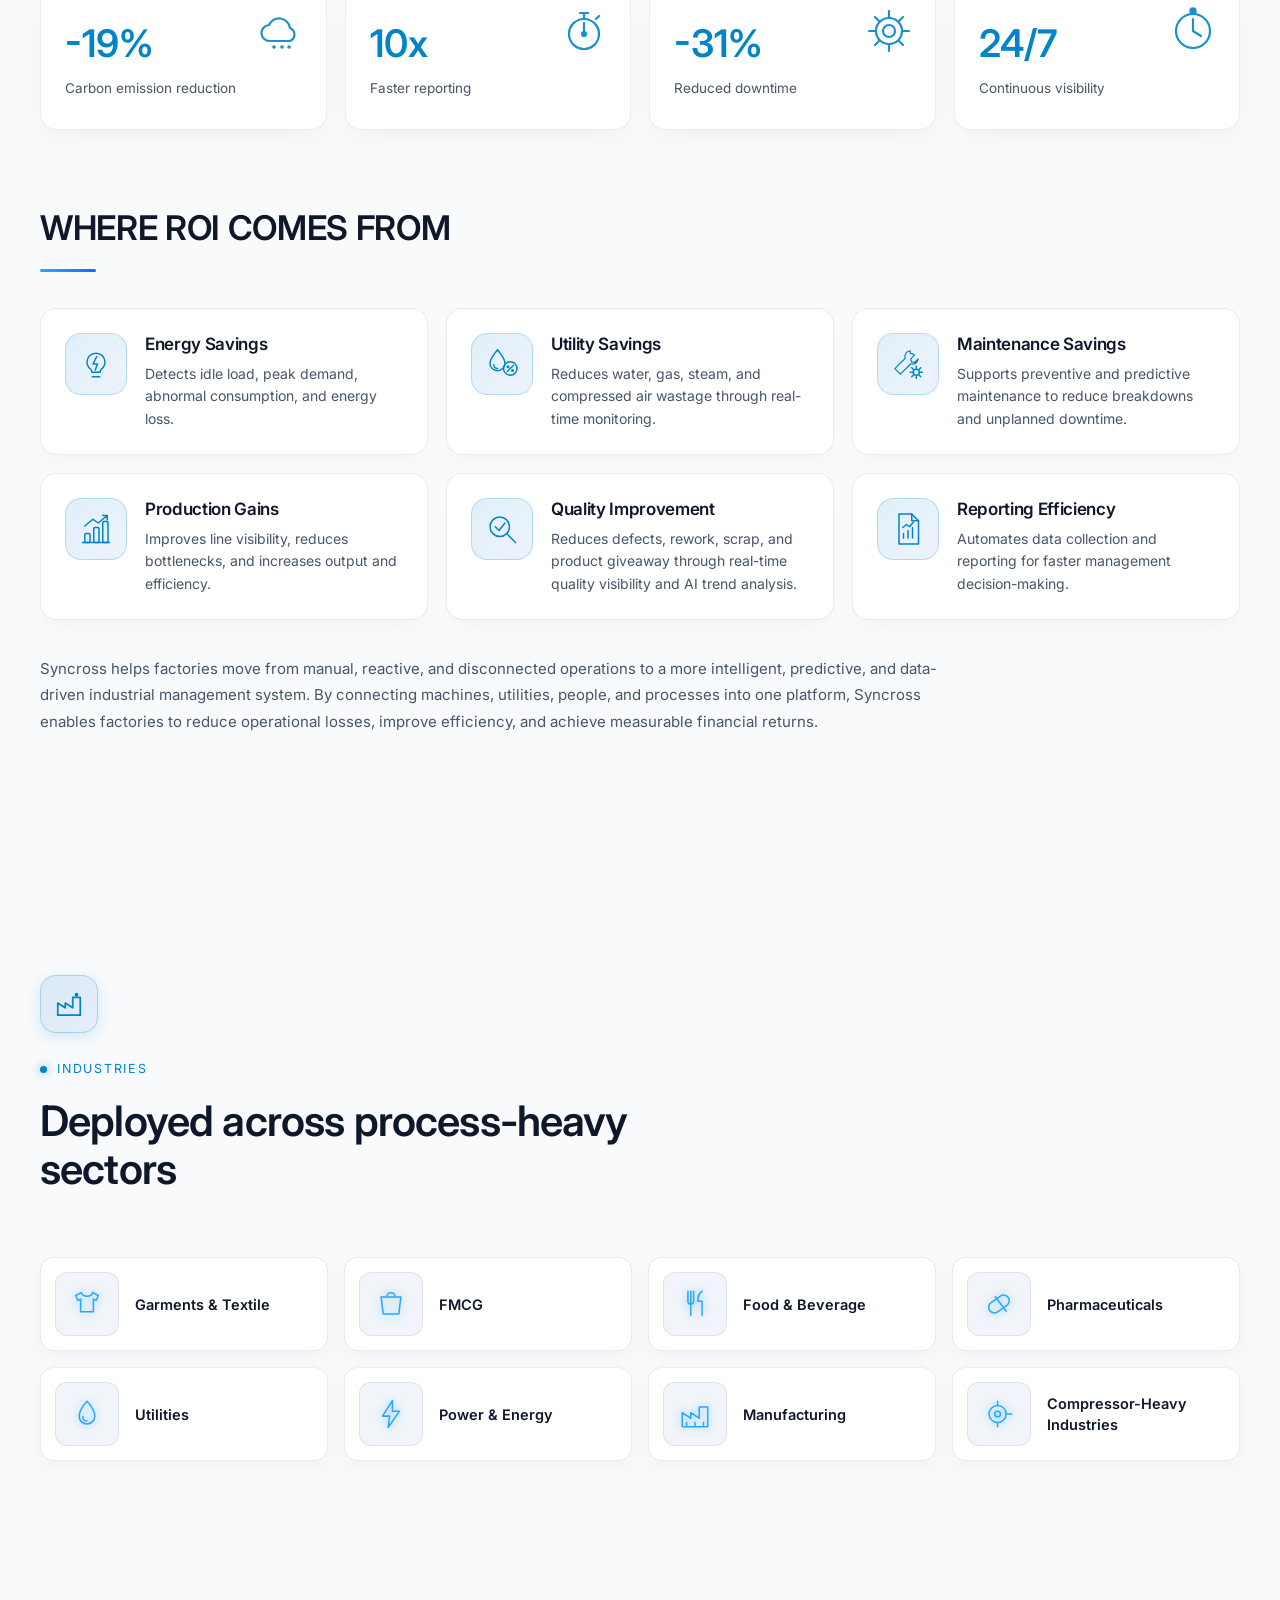
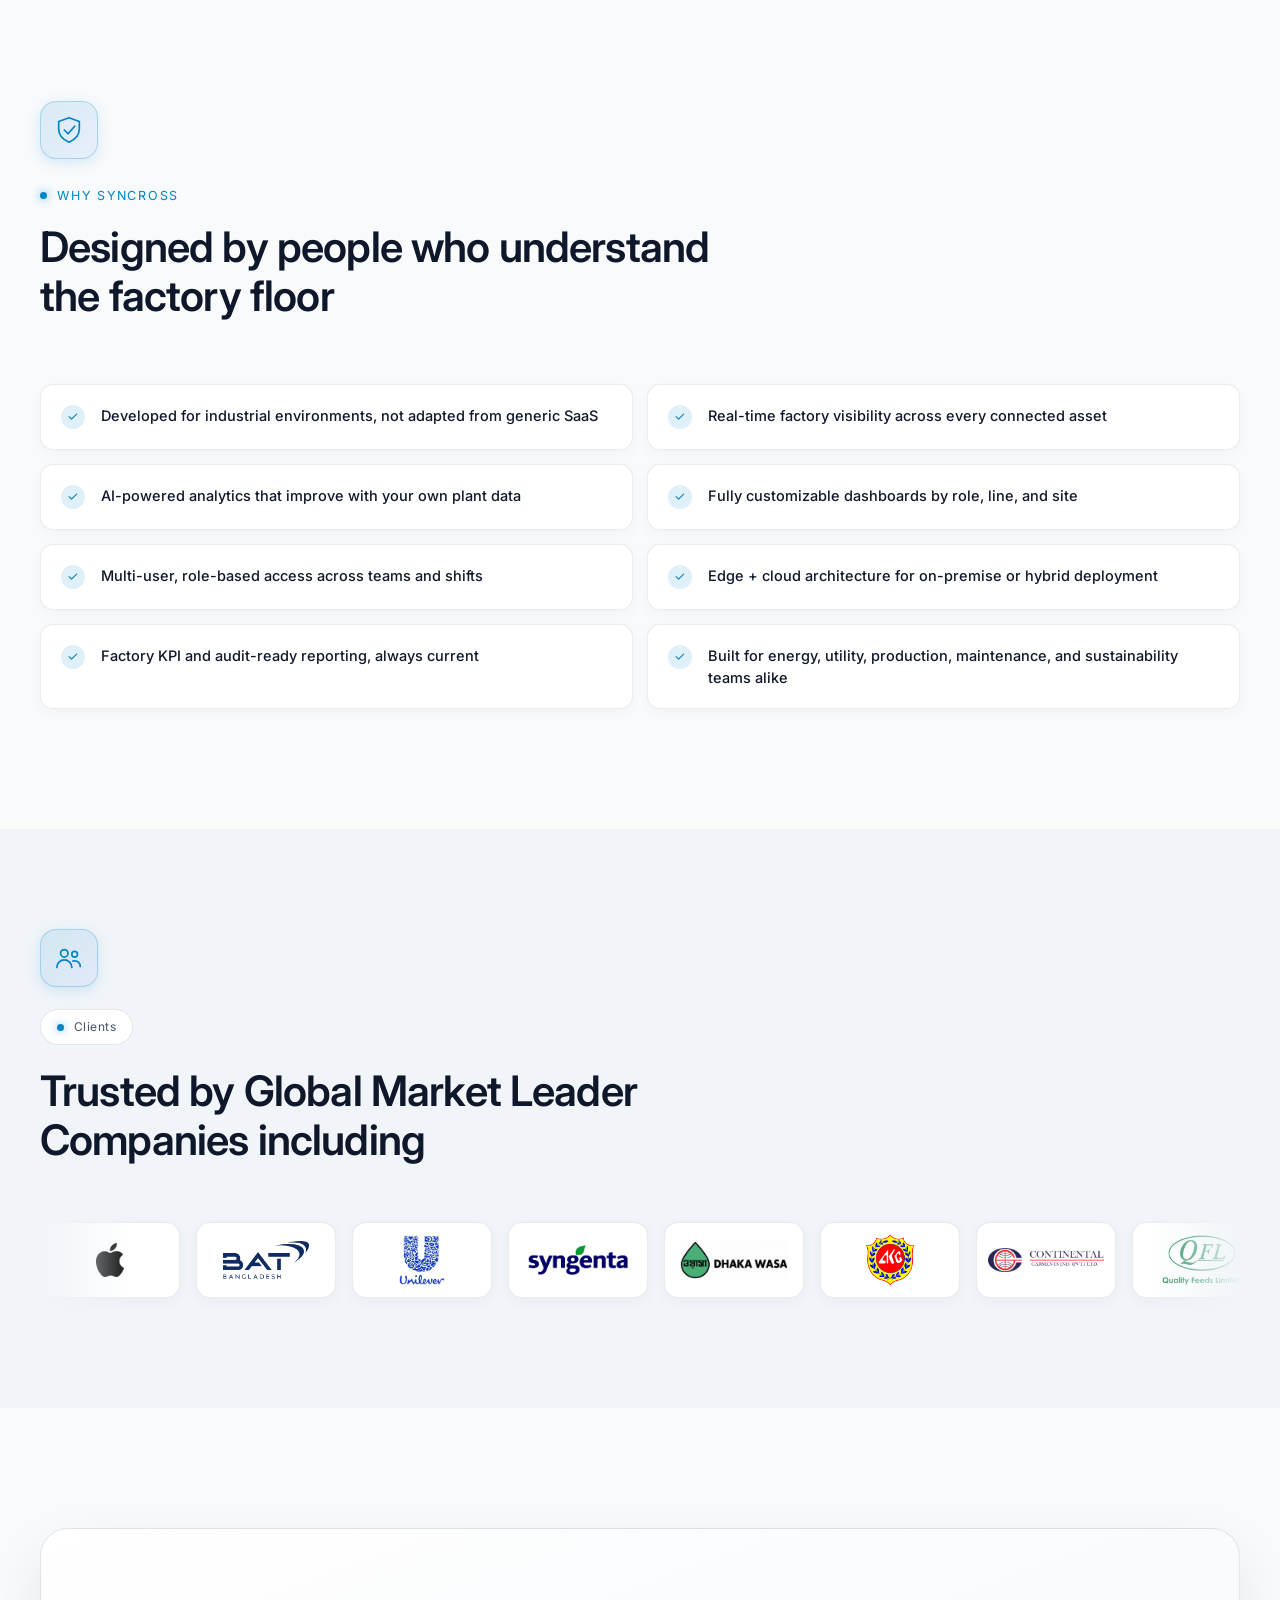
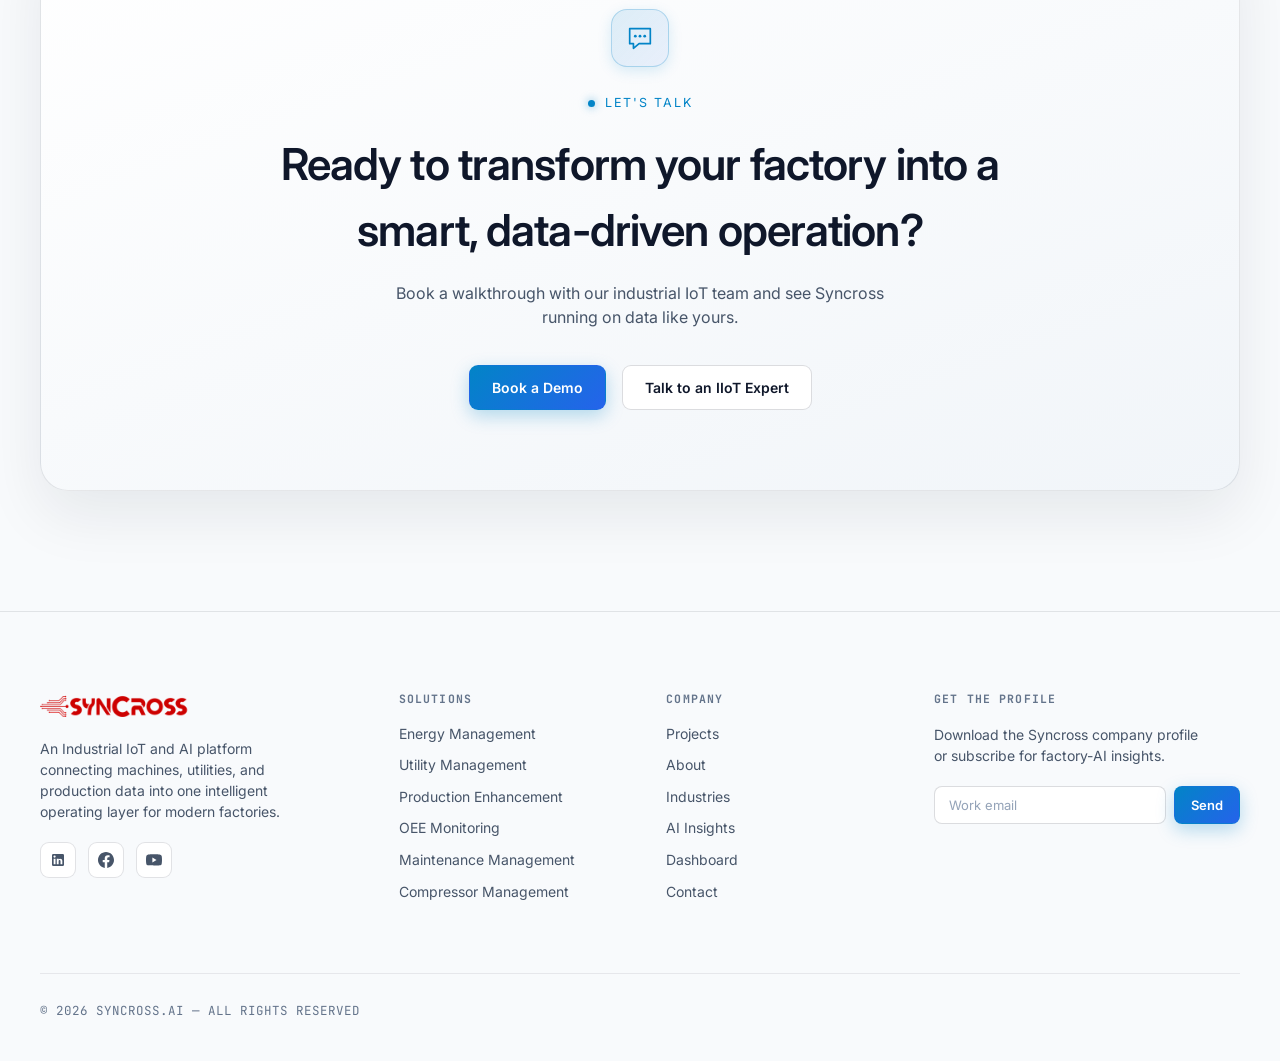
==== commit ec0bbdee: "fix(3d-panel): fix Learn More expanded panel layout, width specificity, and responsive grid" ====
--- a/index.html
+++ b/index.html
@@ -4888,6 +4888,322 @@
     box-shadow: 0 2px 8px rgba(2, 132, 199, 0.35) !important;
   }
 
+/* ===== 3D Floating Zone Panel (Normal & Expanded "Learn More" View) ===== */
+#stage3d #panel,
+#panel {
+  position: absolute;
+  right: 18px;
+  top: 68px;
+  width: 350px;
+  max-width: calc(100vw - 36px);
+  max-height: calc(100% - 90px);
+  overflow-y: auto;
+  overflow-x: hidden;
+  box-sizing: border-box;
+  z-index: 10;
+}
+
+#stage3d #panel.wide,
+#panel.wide {
+  position: absolute !important;
+  right: 18px !important;
+  left: auto !important;
+  top: 68px !important;
+  bottom: auto !important;
+  width: min(920px, calc(100vw - 36px)) !important;
+  max-width: 920px !important;
+  max-height: calc(100% - 90px) !important;
+  overflow-y: auto !important;
+  overflow-x: hidden !important;
+  padding: 22px 24px 18px !important;
+  border-radius: 18px !important;
+  box-shadow: 0 30px 80px rgba(0, 0, 0, 0.45) !important;
+  z-index: 20 !important;
+}
+
+#panel.wide .pt {
+  font-size: 20px !important;
+  font-weight: 700 !important;
+  display: flex !important;
+  align-items: center !important;
+  gap: 10px !important;
+  margin-bottom: 8px !important;
+  flex-wrap: wrap !important;
+}
+
+#panel.wide .pt i {
+  width: 10px !important;
+  height: 10px !important;
+  flex-shrink: 0 !important;
+}
+
+#panel.wide .pt span {
+  font-size: 19px !important;
+  font-weight: 700 !important;
+  color: var(--tx) !important;
+}
+
+#panel.wide .pt em {
+  font-style: normal !important;
+  font-size: 11px !important;
+  font-weight: 600 !important;
+  padding: 3px 9px !important;
+  border-radius: 999px !important;
+  background: rgba(52, 211, 153, 0.16) !important;
+  color: #10b981 !important;
+  border: 1px solid rgba(52, 211, 153, 0.35) !important;
+  margin-left: 0 !important;
+}
+
+#panel.wide .pt .back {
+  margin-left: auto !important;
+  display: inline-flex !important;
+  align-items: center !important;
+  gap: 6px !important;
+  padding: 7px 16px !important;
+  font-size: 13px !important;
+  font-weight: 600 !important;
+  border-radius: 999px !important;
+  background: rgba(255, 255, 255, 0.1) !important;
+  border: 1px solid rgba(255, 255, 255, 0.18) !important;
+  color: #fff !important;
+  cursor: pointer !important;
+  transition: all 0.2s ease !important;
+}
+
+#panel.wide .pt .back:hover {
+  background: rgba(255, 255, 255, 0.2) !important;
+  transform: translateY(-1px) !important;
+}
+
+/* 2-Column layout on Desktop */
+.ems {
+  display: grid !important;
+  grid-template-columns: minmax(0, 1.45fr) minmax(0, 1fr) !important;
+  gap: 26px !important;
+  align-items: start !important;
+}
+
+.ems > div {
+  min-width: 0 !important;
+}
+
+/* 6 KPI Cards in 3x2 Grid */
+.kp.k3 {
+  display: grid !important;
+  grid-template-columns: repeat(3, minmax(0, 1fr)) !important;
+  gap: 10px !important;
+}
+
+.kp.k3 > div,
+.kp > div {
+  min-width: 0 !important;
+  border-radius: 12px !important;
+  padding: 10px 12px !important;
+  overflow: hidden !important;
+  background: rgba(255, 255, 255, 0.05) !important;
+}
+
+.kp.k3 b {
+  font-size: 21px !important;
+  line-height: 1.2 !important;
+  white-space: nowrap !important;
+  display: flex !important;
+  align-items: baseline !important;
+  gap: 4px !important;
+  margin: 4px 0 2px !important;
+}
+
+.kp.k3 small {
+  font-size: 11.5px !important;
+  line-height: 1.3 !important;
+  overflow: hidden !important;
+  text-overflow: ellipsis !important;
+}
+
+/* Sub-grid for Feeders & Alerts */
+.em-2 {
+  display: grid !important;
+  grid-template-columns: 1fr 1fr !important;
+  gap: 18px !important;
+  margin-top: 14px !important;
+  min-width: 0 !important;
+}
+
+.em-2 > div {
+  min-width: 0 !important;
+}
+
+/* Key Features right-side list */
+.em-ft {
+  margin: 0 !important;
+  border-top: 0 !important;
+  padding-top: 0 !important;
+  border-left: 1px solid var(--line) !important;
+  padding-left: 24px !important;
+  min-width: 0 !important;
+}
+
+.em-ft h4 {
+  margin: 0 0 14px !important;
+  font-size: 15px !important;
+  font-weight: 700 !important;
+  letter-spacing: -0.01em !important;
+  color: var(--tx) !important;
+}
+
+.em-ft ul {
+  list-style: none !important;
+  padding: 0 !important;
+  margin: 0 !important;
+  display: flex !important;
+  flex-direction: column !important;
+  gap: 14px !important;
+}
+
+.em-ft li {
+  margin: 0 !important;
+  font-size: 13px !important;
+  line-height: 1.5 !important;
+  color: var(--mu) !important;
+  position: relative !important;
+  padding-left: 18px !important;
+}
+
+.em-ft li::before {
+  content: "" !important;
+  position: absolute !important;
+  left: 0 !important;
+  top: 6px !important;
+  width: 7px !important;
+  height: 7px !important;
+  border-radius: 50% !important;
+  background: var(--z, #0088ff) !important;
+  box-shadow: 0 0 8px var(--z, #0088ff) !important;
+}
+
+.em-ft li b {
+  display: block !important;
+  font-size: 13.5px !important;
+  font-weight: 600 !important;
+  color: var(--tx) !important;
+  margin-bottom: 2px !important;
+}
+
+/* Mobile & Tablet Responsive (< 900px) */
+@media (max-width: 900px) {
+  #stage3d #panel,
+  #panel {
+    left: 12px !important;
+    right: 12px !important;
+    width: auto !important;
+    max-width: calc(100vw - 24px) !important;
+    top: auto !important;
+    bottom: calc(74px + env(safe-area-inset-bottom, 0px)) !important;
+    max-height: 46% !important;
+    overflow-y: auto !important;
+    overflow-x: hidden !important;
+    border-radius: 18px !important;
+  }
+
+  #stage3d #panel.wide,
+  #panel.wide {
+    left: 12px !important;
+    right: 12px !important;
+    width: auto !important;
+    max-width: calc(100vw - 24px) !important;
+    top: auto !important;
+    bottom: calc(74px + env(safe-area-inset-bottom, 0px)) !important;
+    max-height: 80% !important;
+    overflow-y: auto !important;
+    overflow-x: hidden !important;
+    padding: 16px 16px 14px !important;
+    border-radius: 18px !important;
+  }
+
+  .ems {
+    grid-template-columns: 1fr !important;
+    gap: 18px !important;
+  }
+
+  .em-ft {
+    border-left: 0 !important;
+    padding-left: 0 !important;
+    border-top: 1px solid var(--line) !important;
+    padding-top: 16px !important;
+    margin-top: 6px !important;
+  }
+
+  .kp.k3 {
+    grid-template-columns: repeat(2, minmax(0, 1fr)) !important;
+    gap: 8px !important;
+  }
+
+  .em-2 {
+    grid-template-columns: 1fr !important;
+    gap: 12px !important;
+  }
+}
+
+/* Light Theme for #panel.wide */
+[data-theme="light"] #stage3d #panel.wide,
+[data-theme="light"] #panel.wide {
+  background: rgba(255, 255, 255, 0.98) !important;
+  border: 1px solid rgba(15, 23, 42, 0.12) !important;
+  border-top: 3px solid var(--z, #0284c7) !important;
+  box-shadow: 0 25px 70px rgba(15, 23, 42, 0.2) !important;
+}
+
+[data-theme="light"] #panel.wide .pt span {
+  color: #0f172a !important;
+}
+
+[data-theme="light"] #panel.wide .pt .back {
+  background: #f1f5f9 !important;
+  border: 1px solid rgba(15, 23, 42, 0.15) !important;
+  color: #0f172a !important;
+}
+
+[data-theme="light"] #panel.wide .pt .back:hover {
+  background: #e2e8f0 !important;
+}
+
+[data-theme="light"] #panel.wide .pt em {
+  background: rgba(2, 132, 199, 0.1) !important;
+  border-color: rgba(2, 132, 199, 0.25) !important;
+  color: #0284c7 !important;
+}
+
+[data-theme="light"] #panel .em-ft li b {
+  color: #0f172a !important;
+}
+
+[data-theme="light"] #panel .em-ft li {
+  color: #475569 !important;
+}
+
+[data-theme="light"] #panel .em-ft h4 {
+  color: #0f172a !important;
+}
+
+[data-theme="light"] #panel .sh {
+  color: #64748b !important;
+  font-weight: 600 !important;
+}
+
+[data-theme="light"] #panel .kp.k3 > div {
+  background: #f1f5f9 !important;
+  border: 1px solid rgba(15, 23, 42, 0.08) !important;
+}
+
+[data-theme="light"] #panel .kp.k3 b {
+  color: #0f172a !important;
+}
+
+[data-theme="light"] #panel .kp.k3 small {
+  color: #64748b !important;
+}
+
 /* == END_HERO_COMPACT == */
 </style>
 </head>
@@ -6168,7 +6484,7 @@
 
 const tile=(l,id,u,sub)=>`<div><small>${l}</small><b><span id='${id}'></span><em>${u}</em></b>${sub?`<small>${sub}</small>`:''}</div>`;
 
-p.innerHTML=`<div class='ems'><div><div class='pt'><i></i>${E.title}<em>Live</em><button class='btn back' id='back'>Close</button></div><p class='nt'>${z.note}</p><div class='kp k3'>${z.kpi.map((k,j)=>tile(k[0],'k'+j,k[2])).join('')}${E.t.map((t,j)=>tile(t[0],'e'+j,t[1],t[2])).join('')}</div>${z.id==='oee'?pieBox(true):`<div class='ch'><small>${E.ch}</small><svg viewBox='0 0 300 80' preserveAspectRatio='none' style='height:130px'><path id='ar' fill='${hex(z.c)}' opacity='.16'/><path id='ln' fill='none' stroke='${hex(z.c)}' stroke-width='2' vector-effect='non-scaling-stroke'/></svg></div>`}<div class='em-2'><div><small class='sh'>${E.fdt}</small>${E.fd.map((f,j)=>`<div class='fr'><span>${f[0]}</span><span id='fv${j}'></span><div class='fb'><i id='fb${j}'></i></div></div>`).join('')}</div><div><small class='sh'>Alerts and reports</small><div class='ls al'>${E.al.map(a=>`<div><u class='${a[1]}'></u><span>${a[0]}</span></div>`).join('')}</div></div></div></div><div class='ft em-ft'><h4>Key features</h4><ul>${z.feat.map(f=>`<li><b>${f[0]}</b>${f[1]}</li>`).join('')}</ul></div></div>`;upd(true)}
+p.innerHTML=`<div class='ems'><div><div class='pt'><i></i><span>${E.title}</span><em>Live</em><button class='btn back' id='back' aria-label='Close panel'><svg width='12' height='12' viewBox='0 0 24 24' fill='none' stroke='currentColor' stroke-width='2.5' stroke-linecap='round'><path d='M18 6L6 18M6 6l12 12'/></svg> Close</button></div><p class='nt'>${z.note}</p><div class='kp k3'>${z.kpi.map((k,j)=>tile(k[0],'k'+j,k[2])).join('')}${E.t.map((t,j)=>tile(t[0],'e'+j,t[1],t[2])).join('')}</div>${z.id==='oee'?pieBox(true):`<div class='ch'><small>${E.ch}</small><svg viewBox='0 0 300 80' preserveAspectRatio='none' style='height:130px'><path id='ar' fill='${hex(z.c)}' opacity='.16'/><path id='ln' fill='none' stroke='${hex(z.c)}' stroke-width='2' vector-effect='non-scaling-stroke'/></svg></div>`}<div class='em-2'><div><small class='sh'>${E.fdt}</small>${E.fd.map((f,j)=>`<div class='fr'><span>${f[0]}</span><span id='fv${j}'></span><div class='fb'><i id='fb${j}'></i></div></div>`).join('')}</div><div><small class='sh'>Alerts and reports</small><div class='ls al'>${E.al.map(a=>`<div><u class='${a[1]}'></u><span>${a[0]}</span></div>`).join('')}</div></div></div></div><div class='ft em-ft'><h4>Key features</h4><ul>${z.feat.map(f=>`<li><b>${f[0]}</b>${f[1]}</li>`).join('')}</ul></div></div>`;upd(true)}
 
 function updEMS(){const E=Z[cs].ems;
 
--- a/navbar.css
+++ b/navbar.css
@@ -3089,6 +3089,13 @@
   max-width: 100%;
 }
 
+/* Device mockups iframe reset (prevent clipping scaled device frames) */
+.dv iframe,
+.scr iframe {
+  max-width: none !important;
+  max-height: none !important;
+}
+
 /* Enhanced Mobile Drawer positioning & scrolling */
 @media (max-width: 980px) {
   .mob-drawer {
@@ -3351,7 +3358,12 @@
   right: 18px;
   top: 68px;
   width: 350px;
-  z-index: 4;
+  z-index: 10;
+}
+
+#stage3d #panel.wide {
+  width: min(920px, calc(100vw - 36px)) !important;
+  max-width: 920px !important;
 }
 
 /* =========================================================
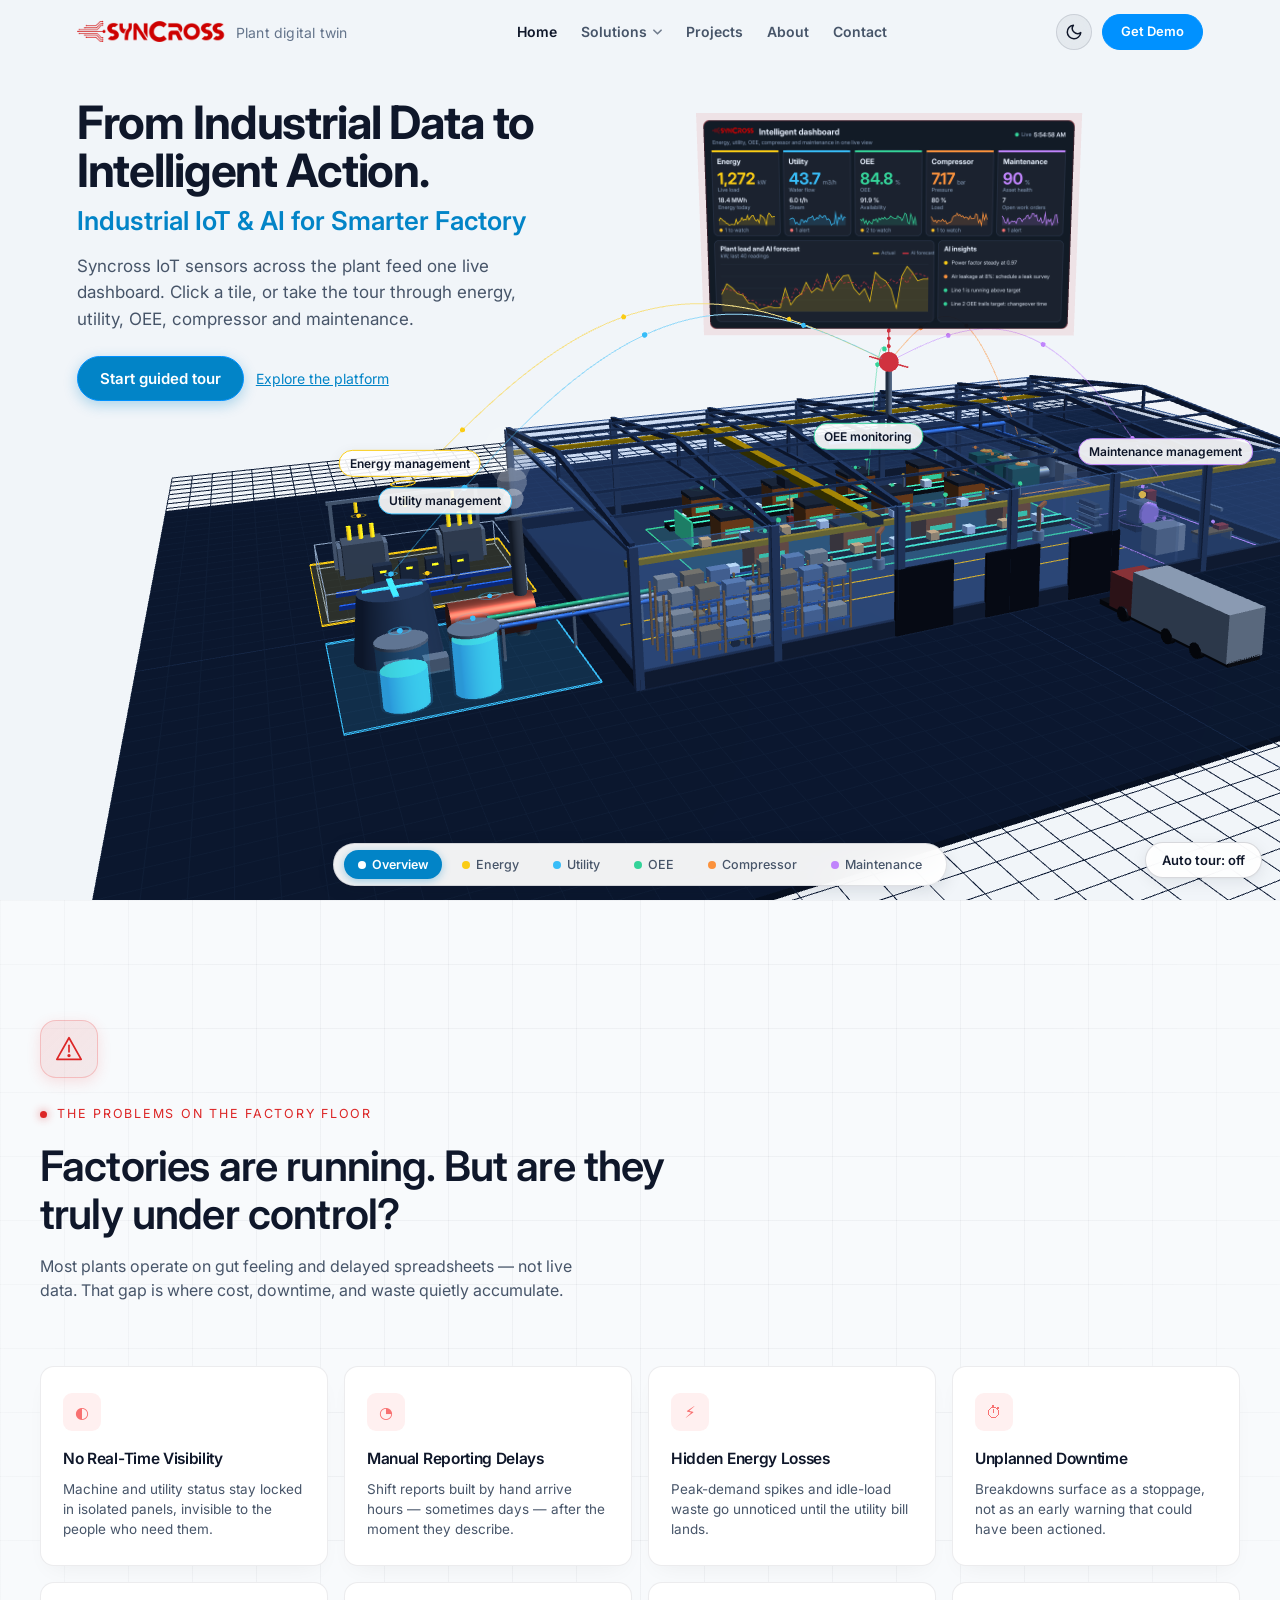
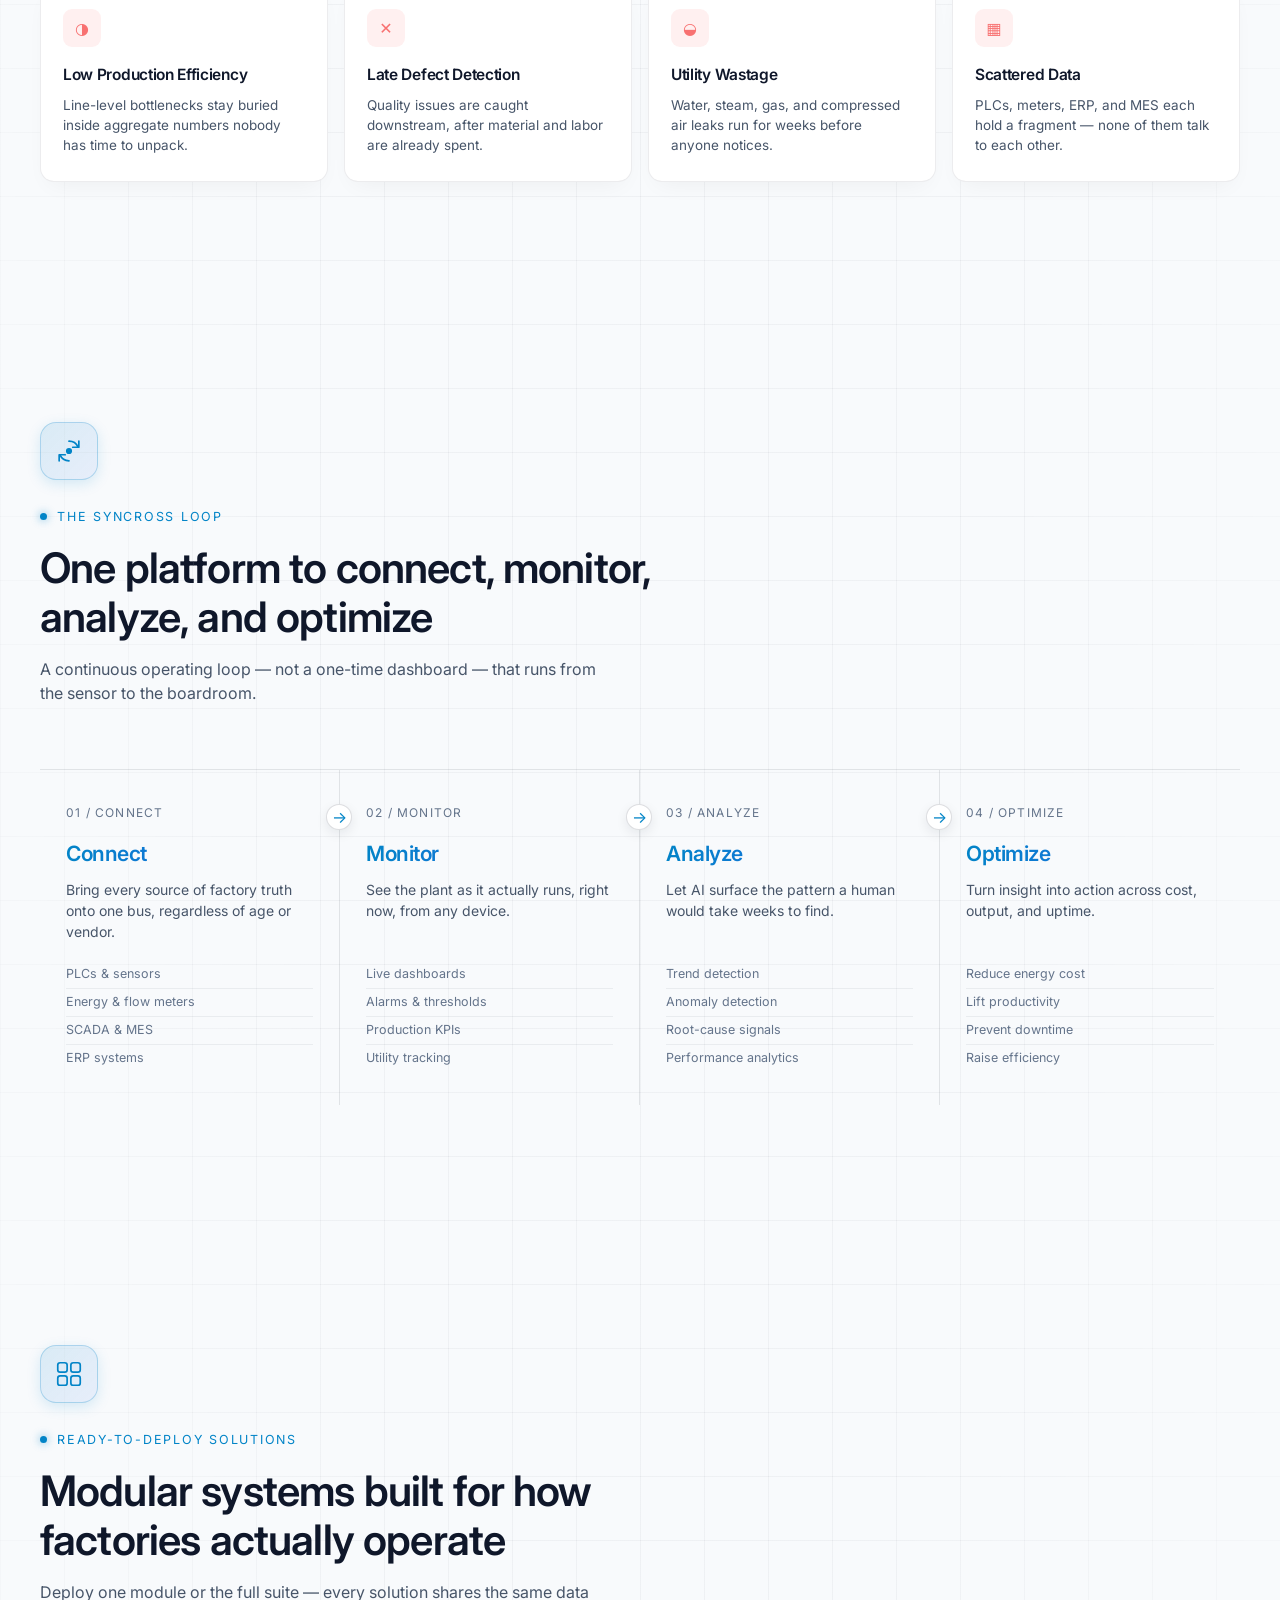
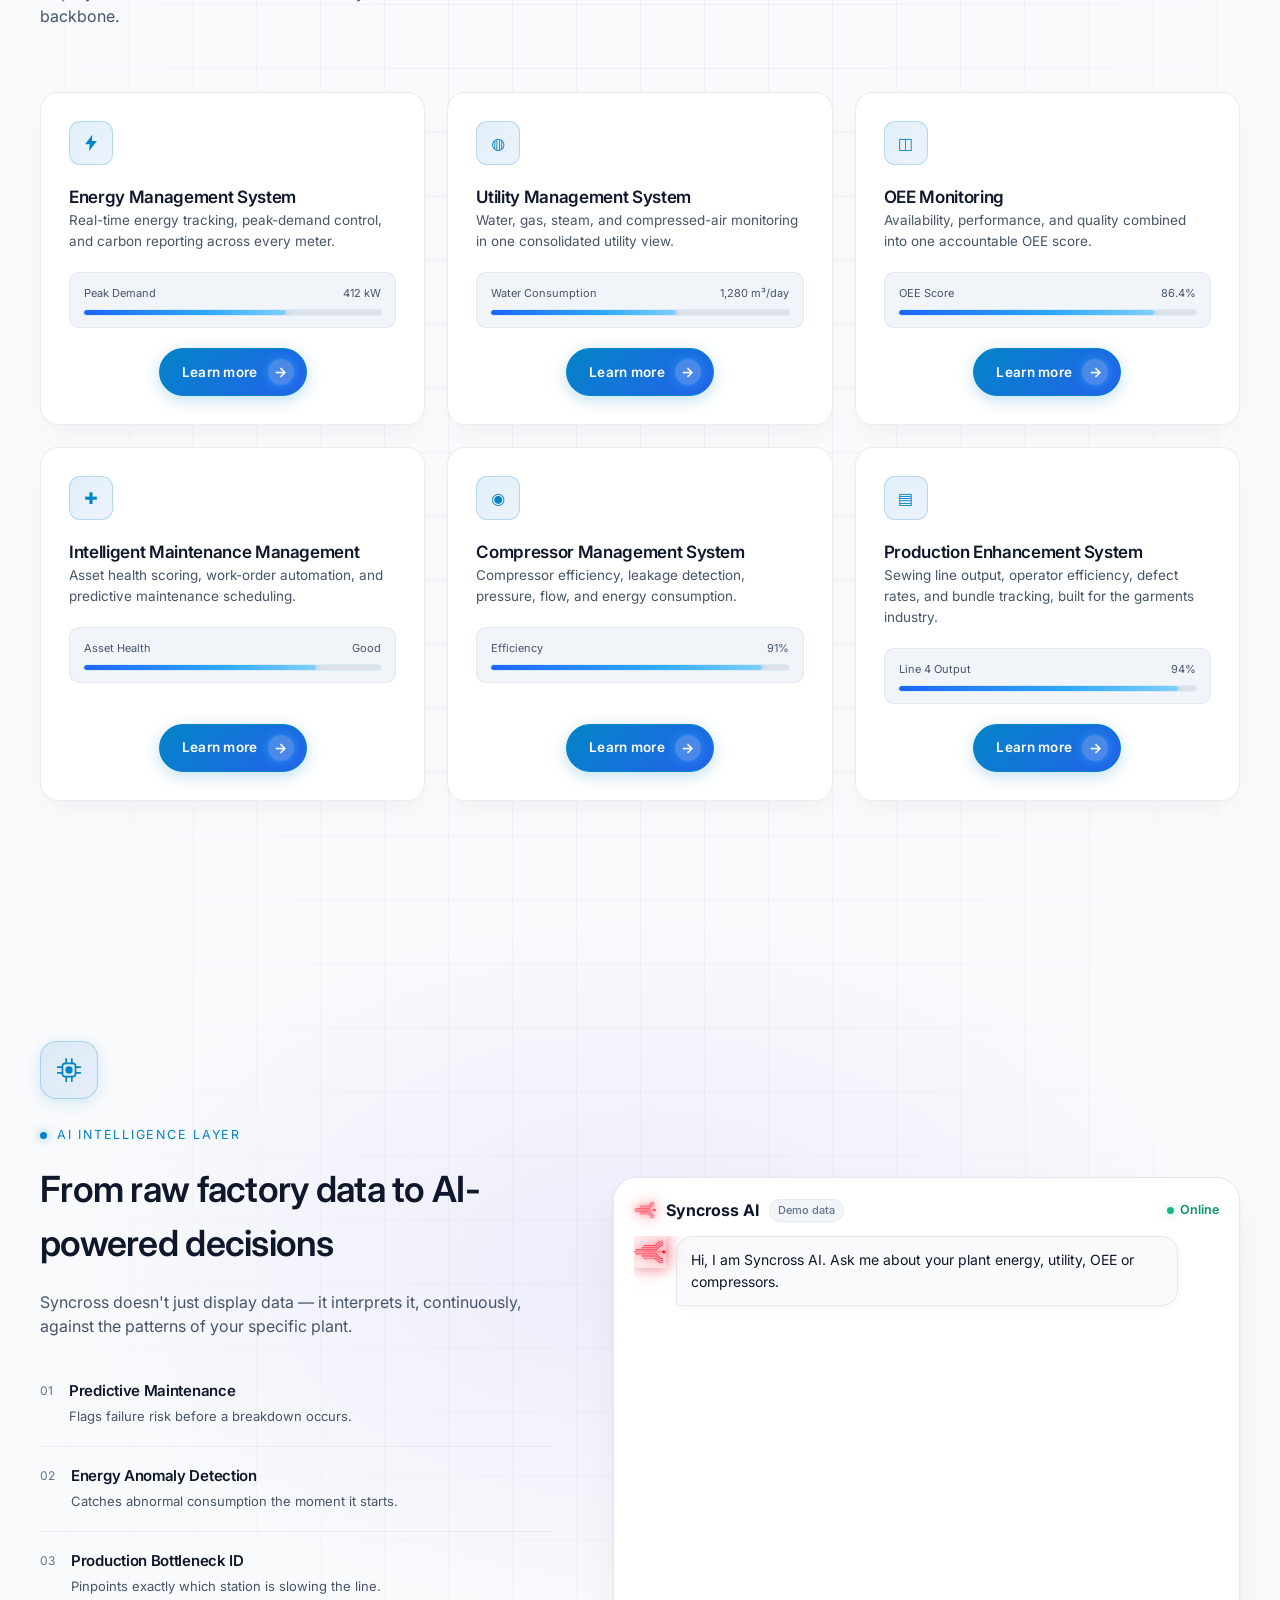
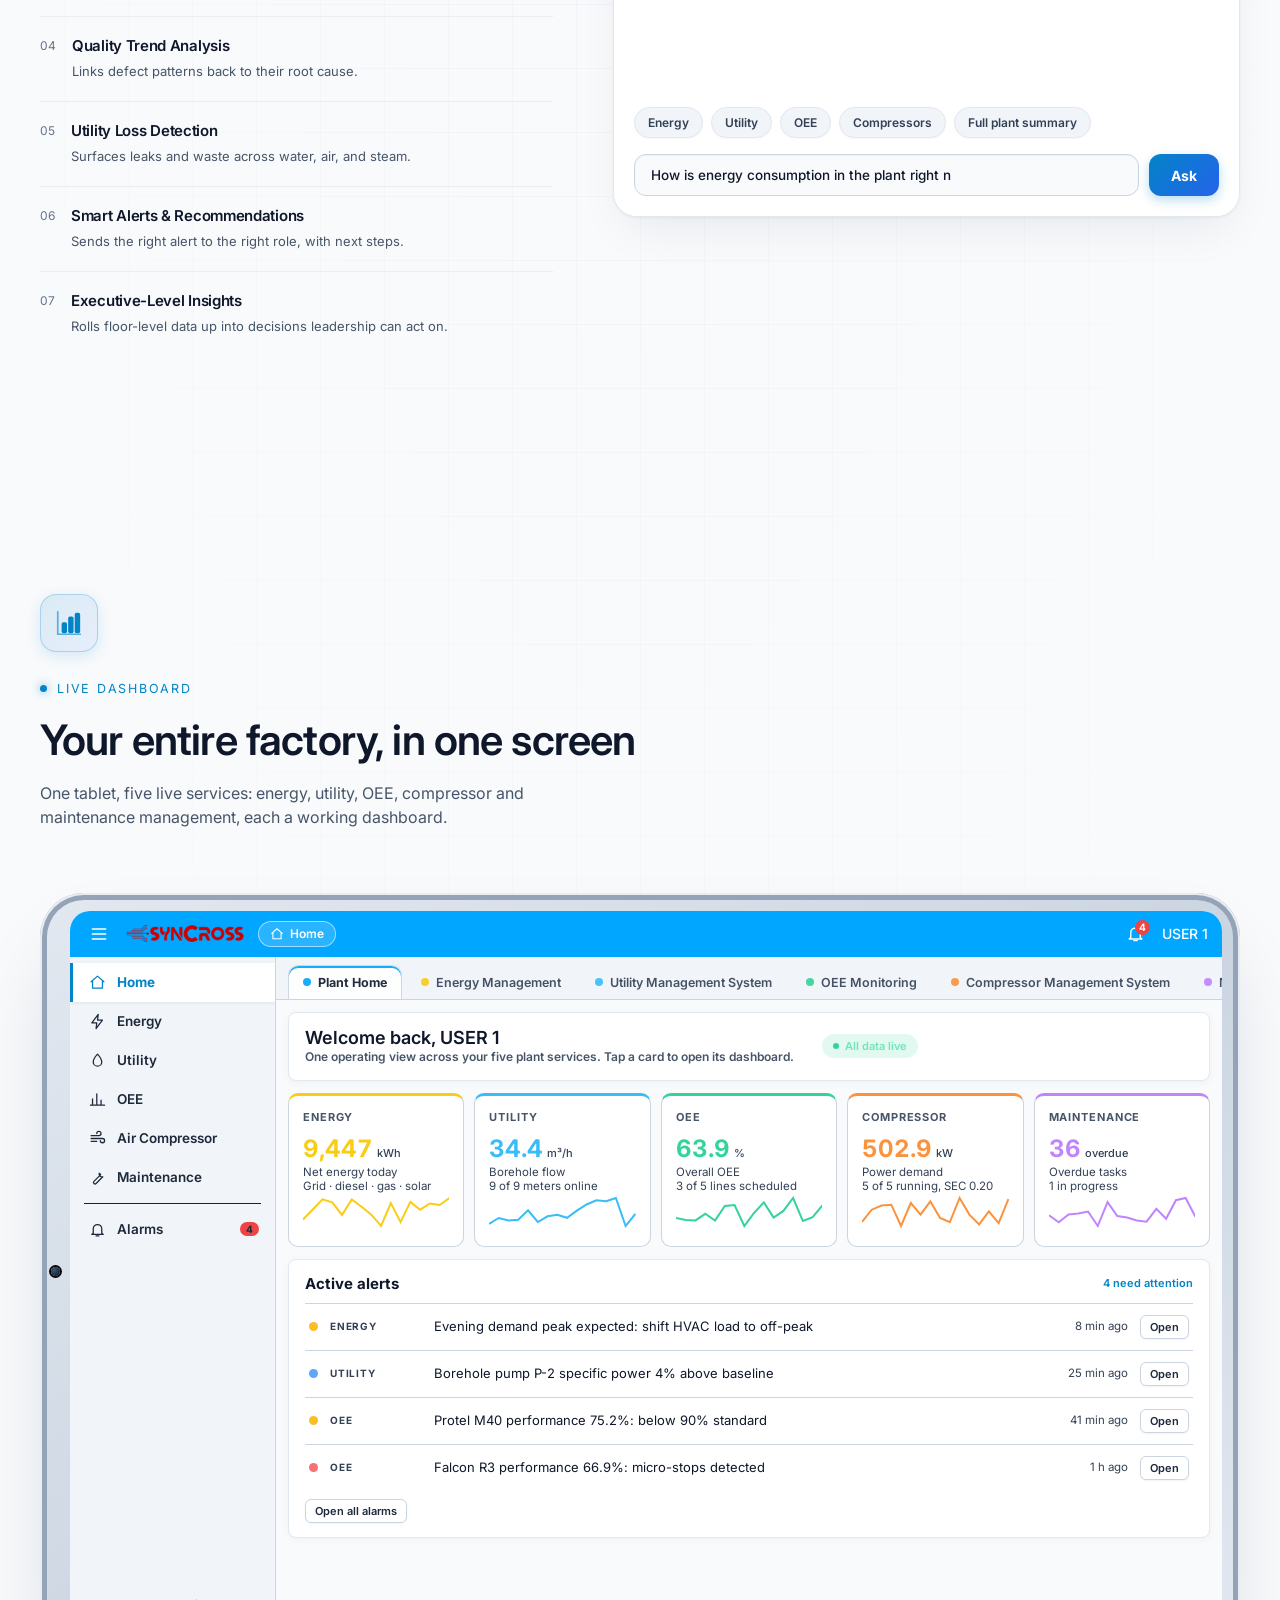
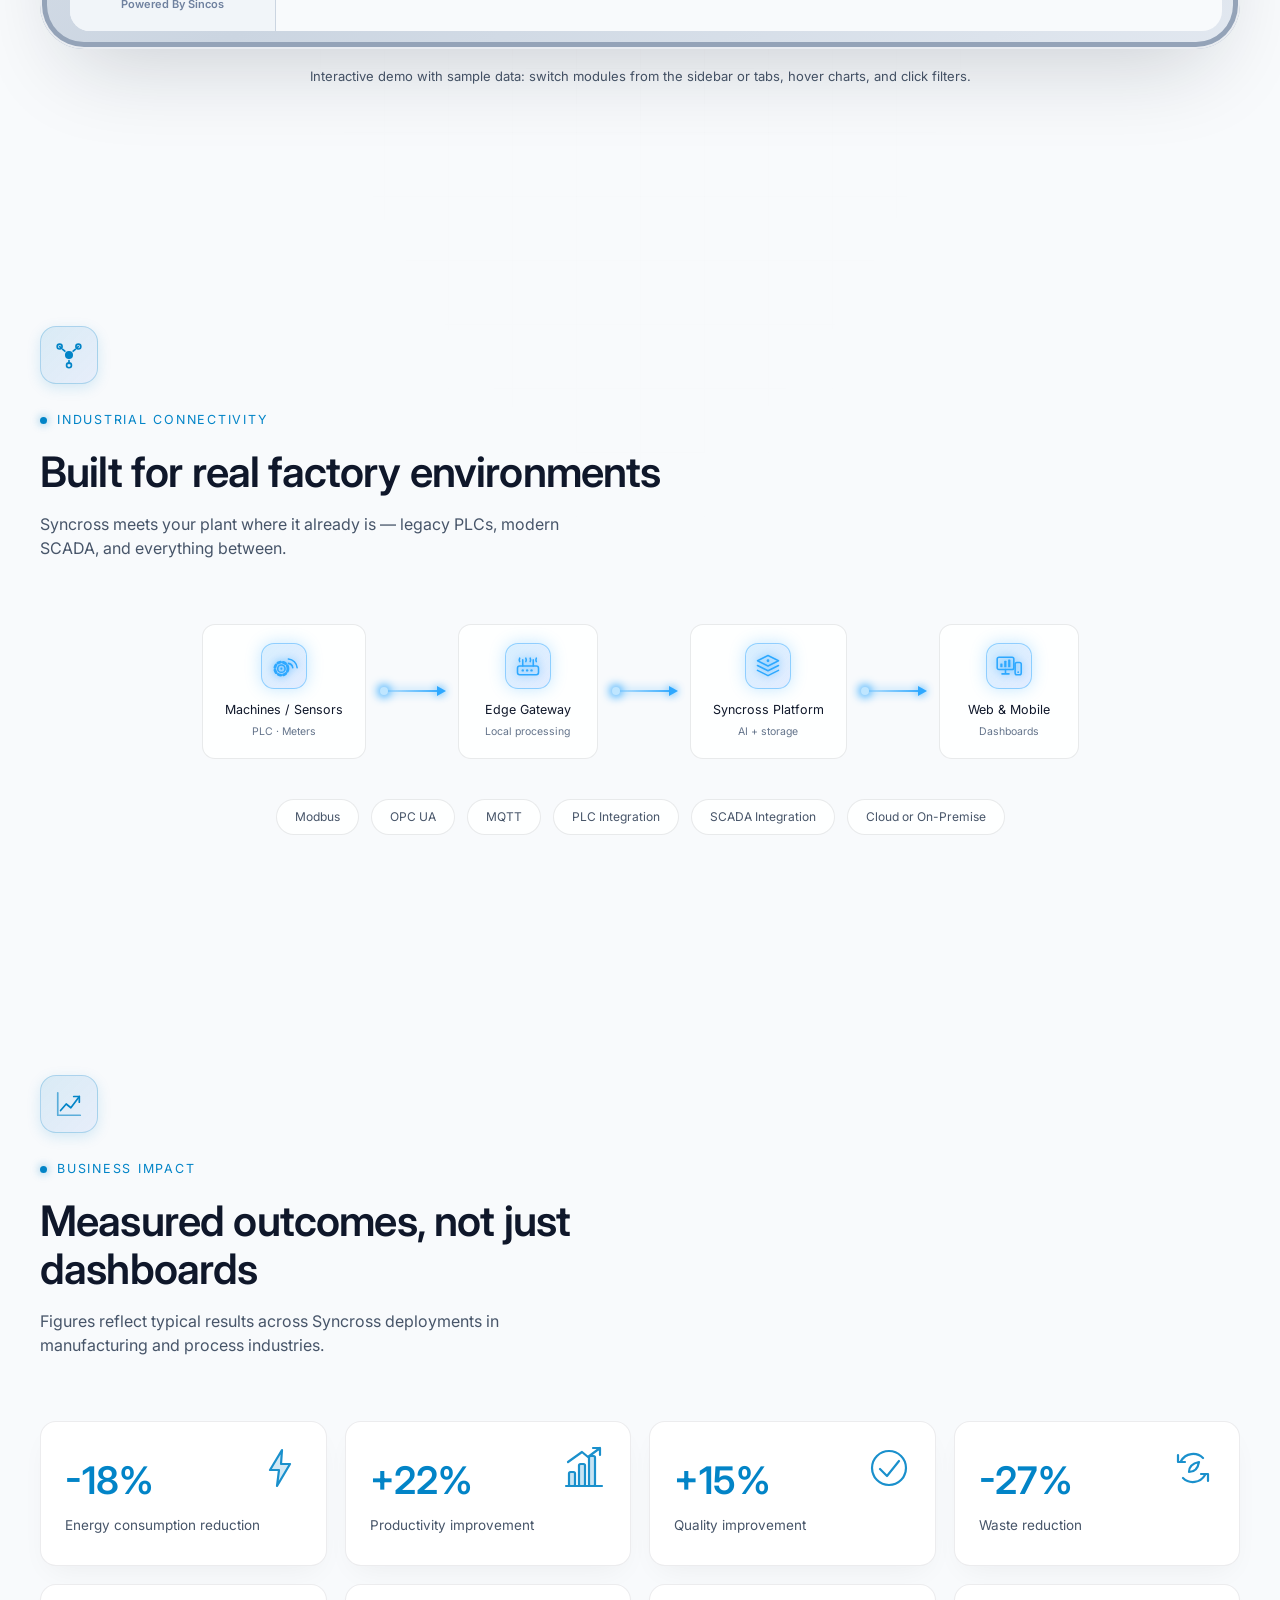
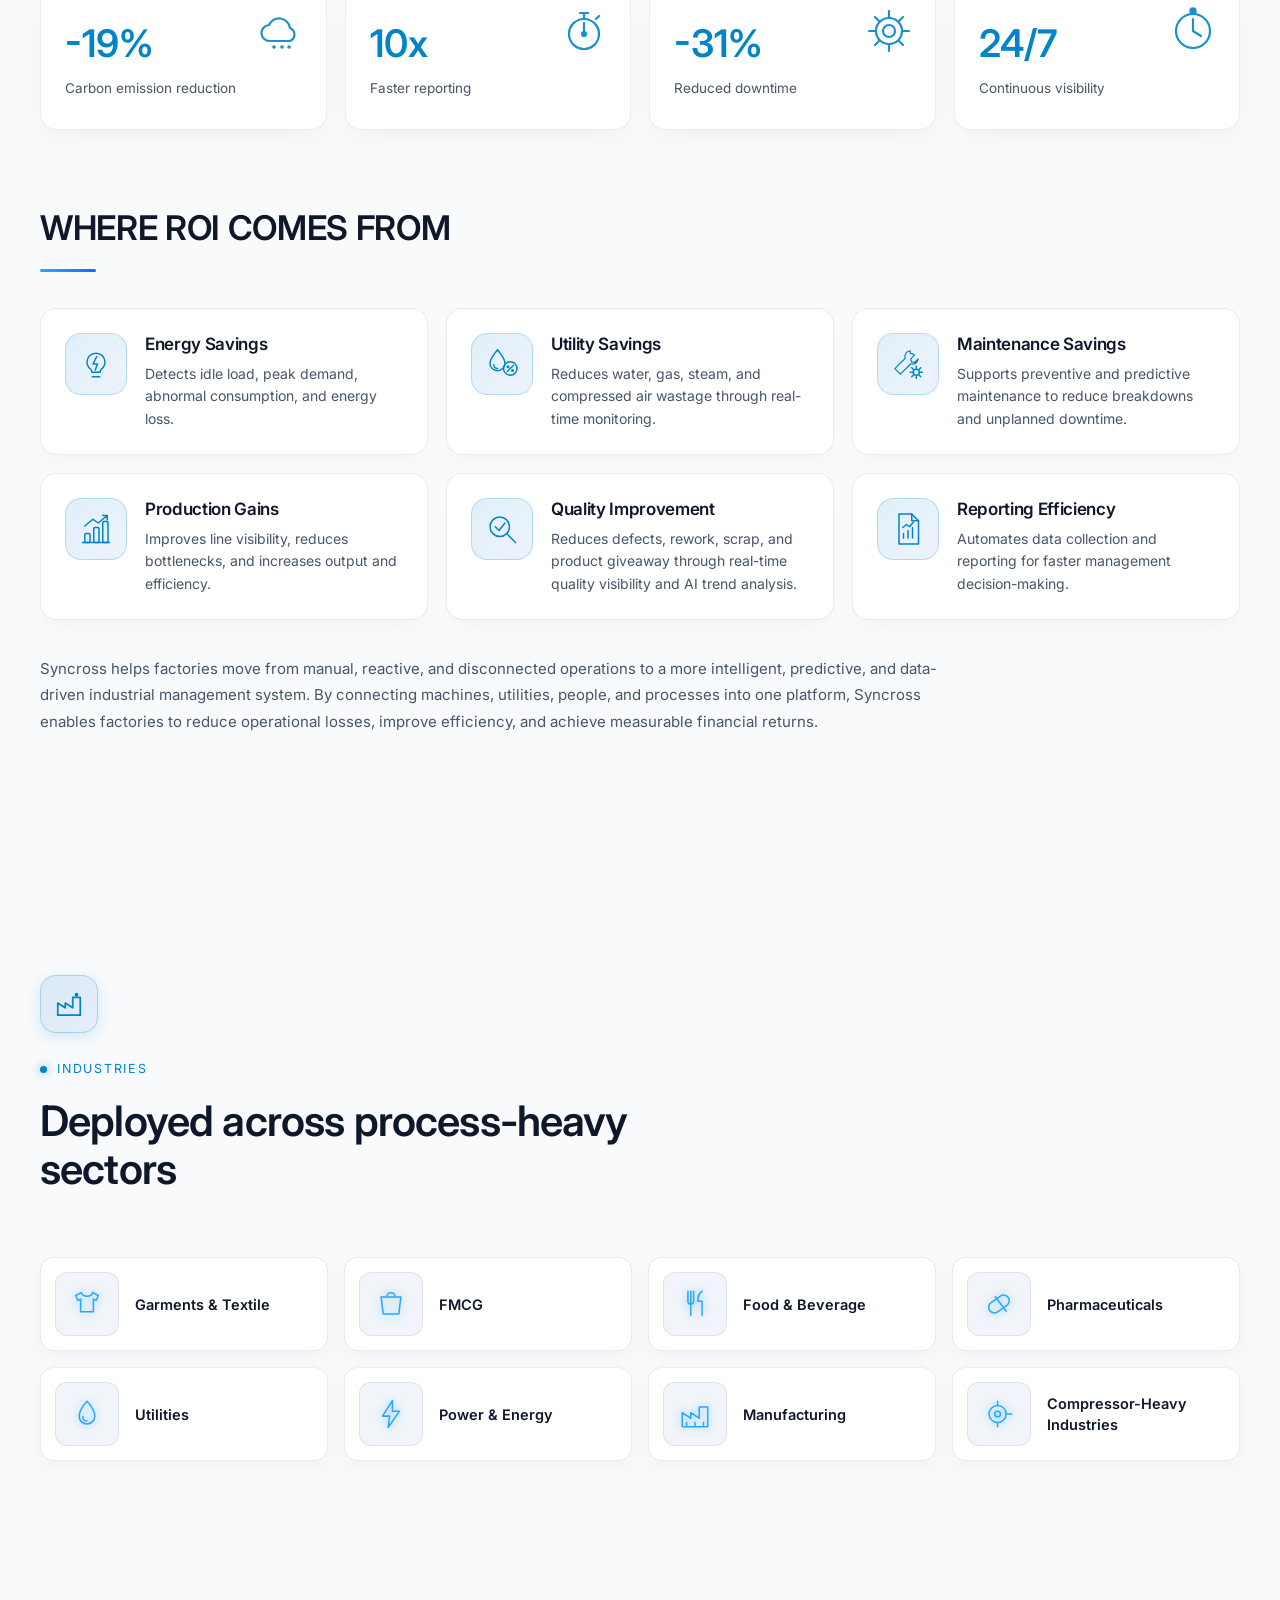
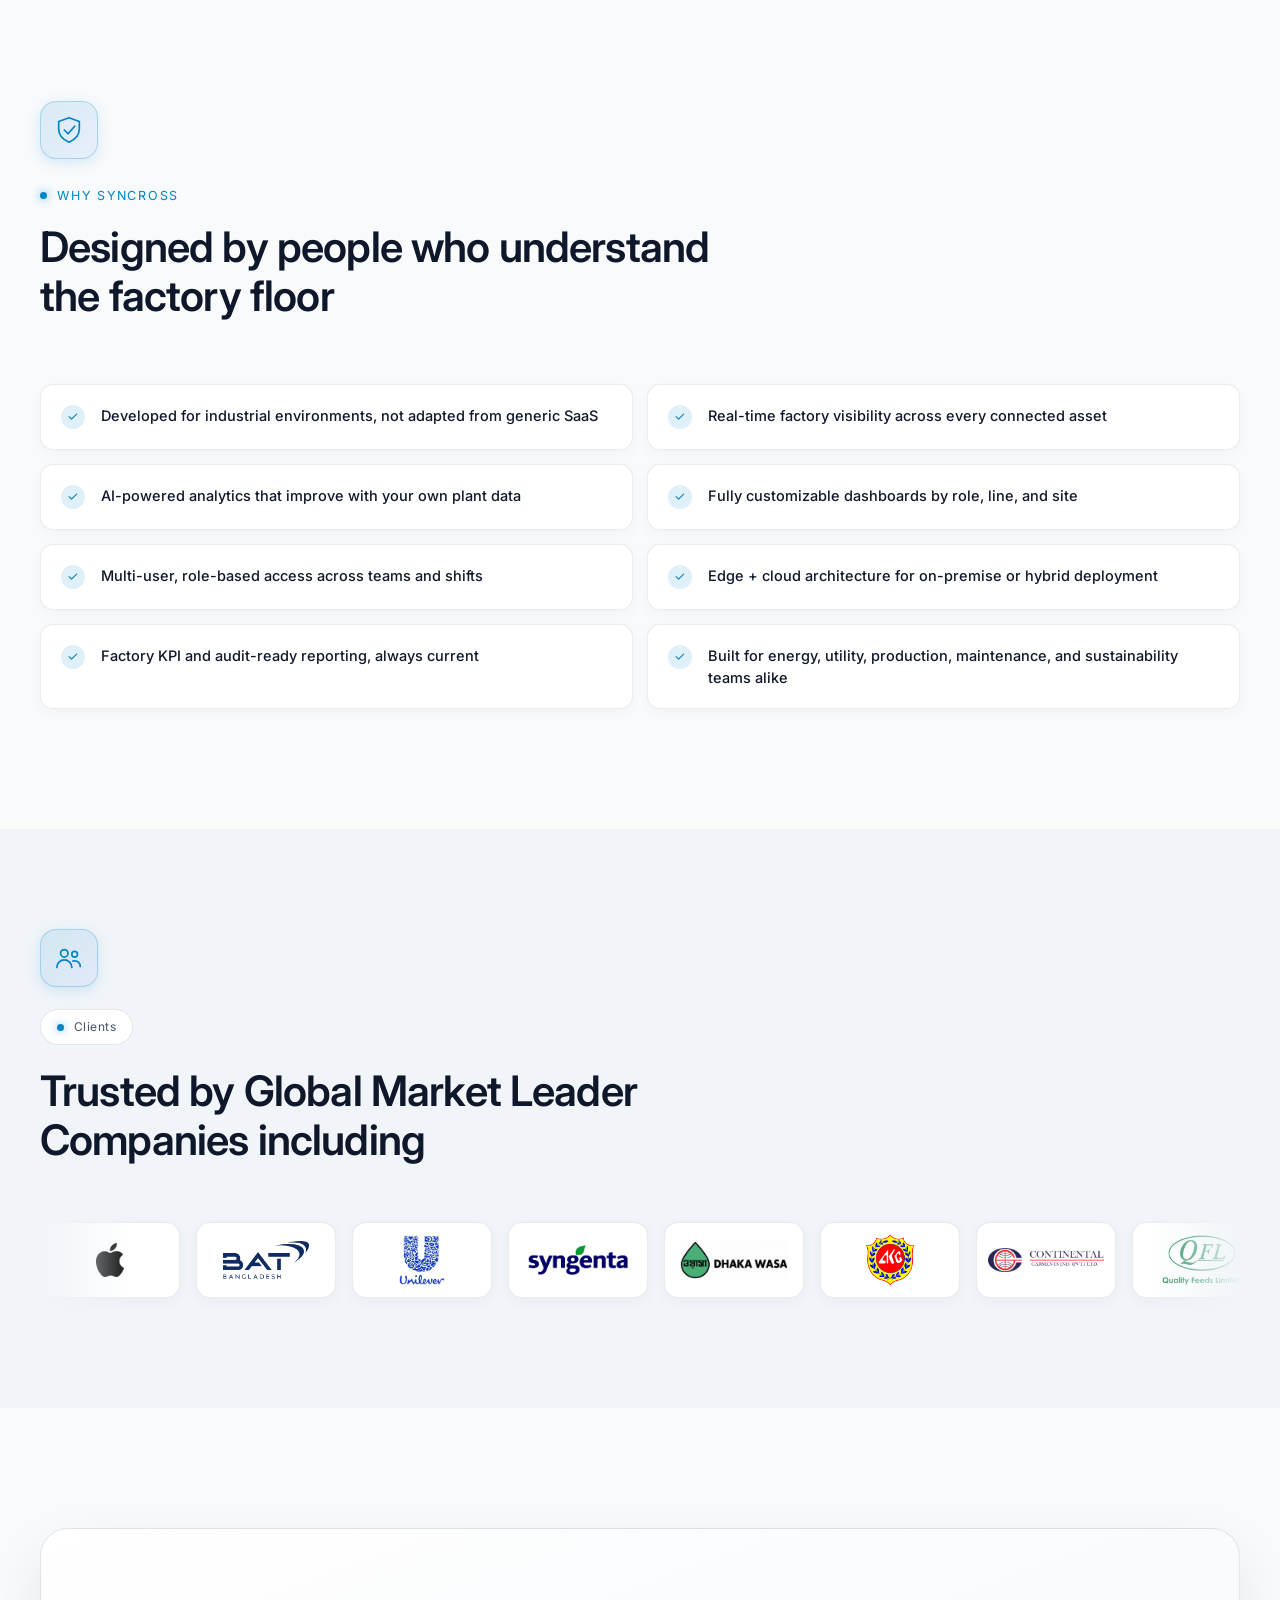
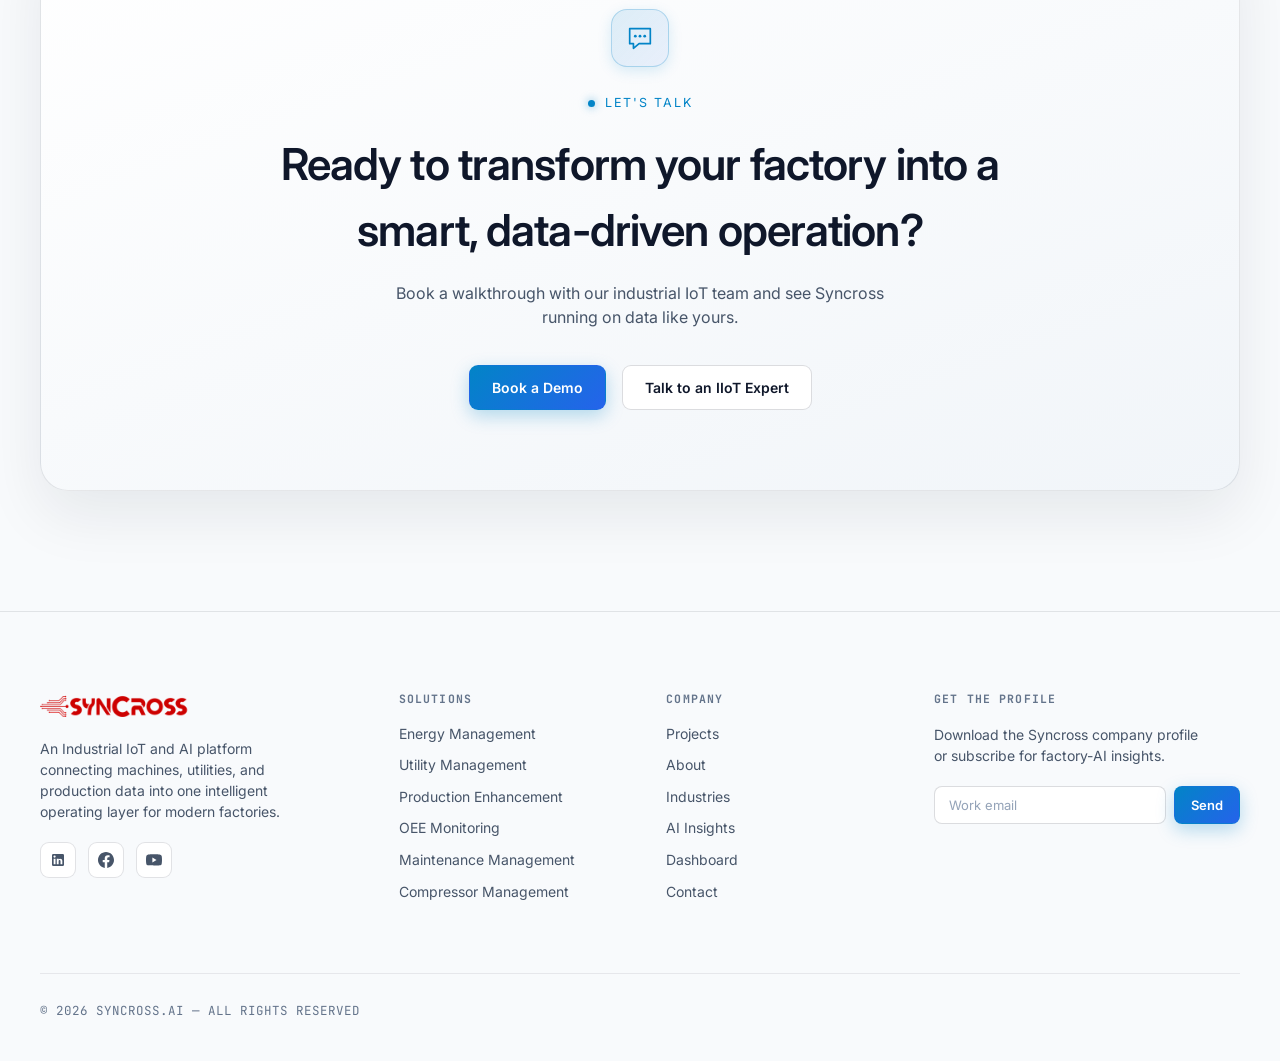
==== commit 1443780f: "fix(panel): compact Close capsule button aligned with Live badge on the same line" ====
--- a/index.html
+++ b/index.html
@@ -4922,65 +4922,80 @@
 }
 
 #panel.wide .pt {
-  font-size: 20px !important;
+  font-size: 17.5px !important;
   font-weight: 700 !important;
   display: flex !important;
   align-items: center !important;
-  gap: 10px !important;
+  gap: 8px !important;
   margin-bottom: 8px !important;
   flex-wrap: wrap !important;
+  min-width: 0 !important;
 }
 
 #panel.wide .pt i {
-  width: 10px !important;
-  height: 10px !important;
+  width: 9px !important;
+  height: 9px !important;
   flex-shrink: 0 !important;
 }
 
 #panel.wide .pt span {
-  font-size: 19px !important;
+  font-size: clamp(16px, 1.4vw, 17.5px) !important;
   font-weight: 700 !important;
   color: var(--tx) !important;
+  line-height: 1.25 !important;
 }
 
 #panel.wide .pt em {
   font-style: normal !important;
   font-size: 11px !important;
   font-weight: 600 !important;
-  padding: 3px 9px !important;
+  padding: 0 8px !important;
+  height: 22px !important;
   border-radius: 999px !important;
   background: rgba(52, 211, 153, 0.16) !important;
   color: #10b981 !important;
   border: 1px solid rgba(52, 211, 153, 0.35) !important;
   margin-left: 0 !important;
+  display: inline-flex !important;
+  align-items: center !important;
+  justify-content: center !important;
+  box-sizing: border-box !important;
+  flex-shrink: 0 !important;
+  line-height: 1 !important;
 }
 
 #panel.wide .pt .back {
   margin-left: auto !important;
   display: inline-flex !important;
   align-items: center !important;
-  gap: 6px !important;
-  padding: 7px 16px !important;
-  font-size: 13px !important;
+  justify-content: center !important;
+  gap: 4px !important;
+  padding: 0 10px !important;
+  height: 22px !important;
+  font-size: 11.5px !important;
   font-weight: 600 !important;
   border-radius: 999px !important;
-  background: rgba(255, 255, 255, 0.1) !important;
-  border: 1px solid rgba(255, 255, 255, 0.18) !important;
+  background: rgba(255, 255, 255, 0.08) !important;
+  border: 1px solid rgba(255, 255, 255, 0.16) !important;
   color: #fff !important;
   cursor: pointer !important;
+  box-sizing: border-box !important;
+  flex-shrink: 0 !important;
+  line-height: 1 !important;
   transition: all 0.2s ease !important;
 }
 
 #panel.wide .pt .back:hover {
-  background: rgba(255, 255, 255, 0.2) !important;
+  background: rgba(255, 255, 255, 0.18) !important;
+  border-color: rgba(255, 255, 255, 0.3) !important;
   transform: translateY(-1px) !important;
 }
 
 /* 2-Column layout on Desktop */
 .ems {
   display: grid !important;
-  grid-template-columns: minmax(0, 1.45fr) minmax(0, 1fr) !important;
-  gap: 26px !important;
+  grid-template-columns: minmax(0, 1.55fr) minmax(0, 1fr) !important;
+  gap: 24px !important;
   align-items: start !important;
 }
 
@@ -6484,7 +6499,7 @@
 
 const tile=(l,id,u,sub)=>`<div><small>${l}</small><b><span id='${id}'></span><em>${u}</em></b>${sub?`<small>${sub}</small>`:''}</div>`;
 
-p.innerHTML=`<div class='ems'><div><div class='pt'><i></i><span>${E.title}</span><em>Live</em><button class='btn back' id='back' aria-label='Close panel'><svg width='12' height='12' viewBox='0 0 24 24' fill='none' stroke='currentColor' stroke-width='2.5' stroke-linecap='round'><path d='M18 6L6 18M6 6l12 12'/></svg> Close</button></div><p class='nt'>${z.note}</p><div class='kp k3'>${z.kpi.map((k,j)=>tile(k[0],'k'+j,k[2])).join('')}${E.t.map((t,j)=>tile(t[0],'e'+j,t[1],t[2])).join('')}</div>${z.id==='oee'?pieBox(true):`<div class='ch'><small>${E.ch}</small><svg viewBox='0 0 300 80' preserveAspectRatio='none' style='height:130px'><path id='ar' fill='${hex(z.c)}' opacity='.16'/><path id='ln' fill='none' stroke='${hex(z.c)}' stroke-width='2' vector-effect='non-scaling-stroke'/></svg></div>`}<div class='em-2'><div><small class='sh'>${E.fdt}</small>${E.fd.map((f,j)=>`<div class='fr'><span>${f[0]}</span><span id='fv${j}'></span><div class='fb'><i id='fb${j}'></i></div></div>`).join('')}</div><div><small class='sh'>Alerts and reports</small><div class='ls al'>${E.al.map(a=>`<div><u class='${a[1]}'></u><span>${a[0]}</span></div>`).join('')}</div></div></div></div><div class='ft em-ft'><h4>Key features</h4><ul>${z.feat.map(f=>`<li><b>${f[0]}</b>${f[1]}</li>`).join('')}</ul></div></div>`;upd(true)}
+p.innerHTML=`<div class='ems'><div><div class='pt'><i></i><span>${E.title}</span><em>Live</em><button class='btn back' id='back' aria-label='Close panel'><svg width='10' height='10' viewBox='0 0 24 24' fill='none' stroke='currentColor' stroke-width='2.6' stroke-linecap='round'><path d='M18 6L6 18M6 6l12 12'/></svg> Close</button></div><p class='nt'>${z.note}</p><div class='kp k3'>${z.kpi.map((k,j)=>tile(k[0],'k'+j,k[2])).join('')}${E.t.map((t,j)=>tile(t[0],'e'+j,t[1],t[2])).join('')}</div>${z.id==='oee'?pieBox(true):`<div class='ch'><small>${E.ch}</small><svg viewBox='0 0 300 80' preserveAspectRatio='none' style='height:130px'><path id='ar' fill='${hex(z.c)}' opacity='.16'/><path id='ln' fill='none' stroke='${hex(z.c)}' stroke-width='2' vector-effect='non-scaling-stroke'/></svg></div>`}<div class='em-2'><div><small class='sh'>${E.fdt}</small>${E.fd.map((f,j)=>`<div class='fr'><span>${f[0]}</span><span id='fv${j}'></span><div class='fb'><i id='fb${j}'></i></div></div>`).join('')}</div><div><small class='sh'>Alerts and reports</small><div class='ls al'>${E.al.map(a=>`<div><u class='${a[1]}'></u><span>${a[0]}</span></div>`).join('')}</div></div></div></div><div class='ft em-ft'><h4>Key features</h4><ul>${z.feat.map(f=>`<li><b>${f[0]}</b>${f[1]}</li>`).join('')}</ul></div></div>`;upd(true)}
 
 function updEMS(){const E=Z[cs].ems;
 
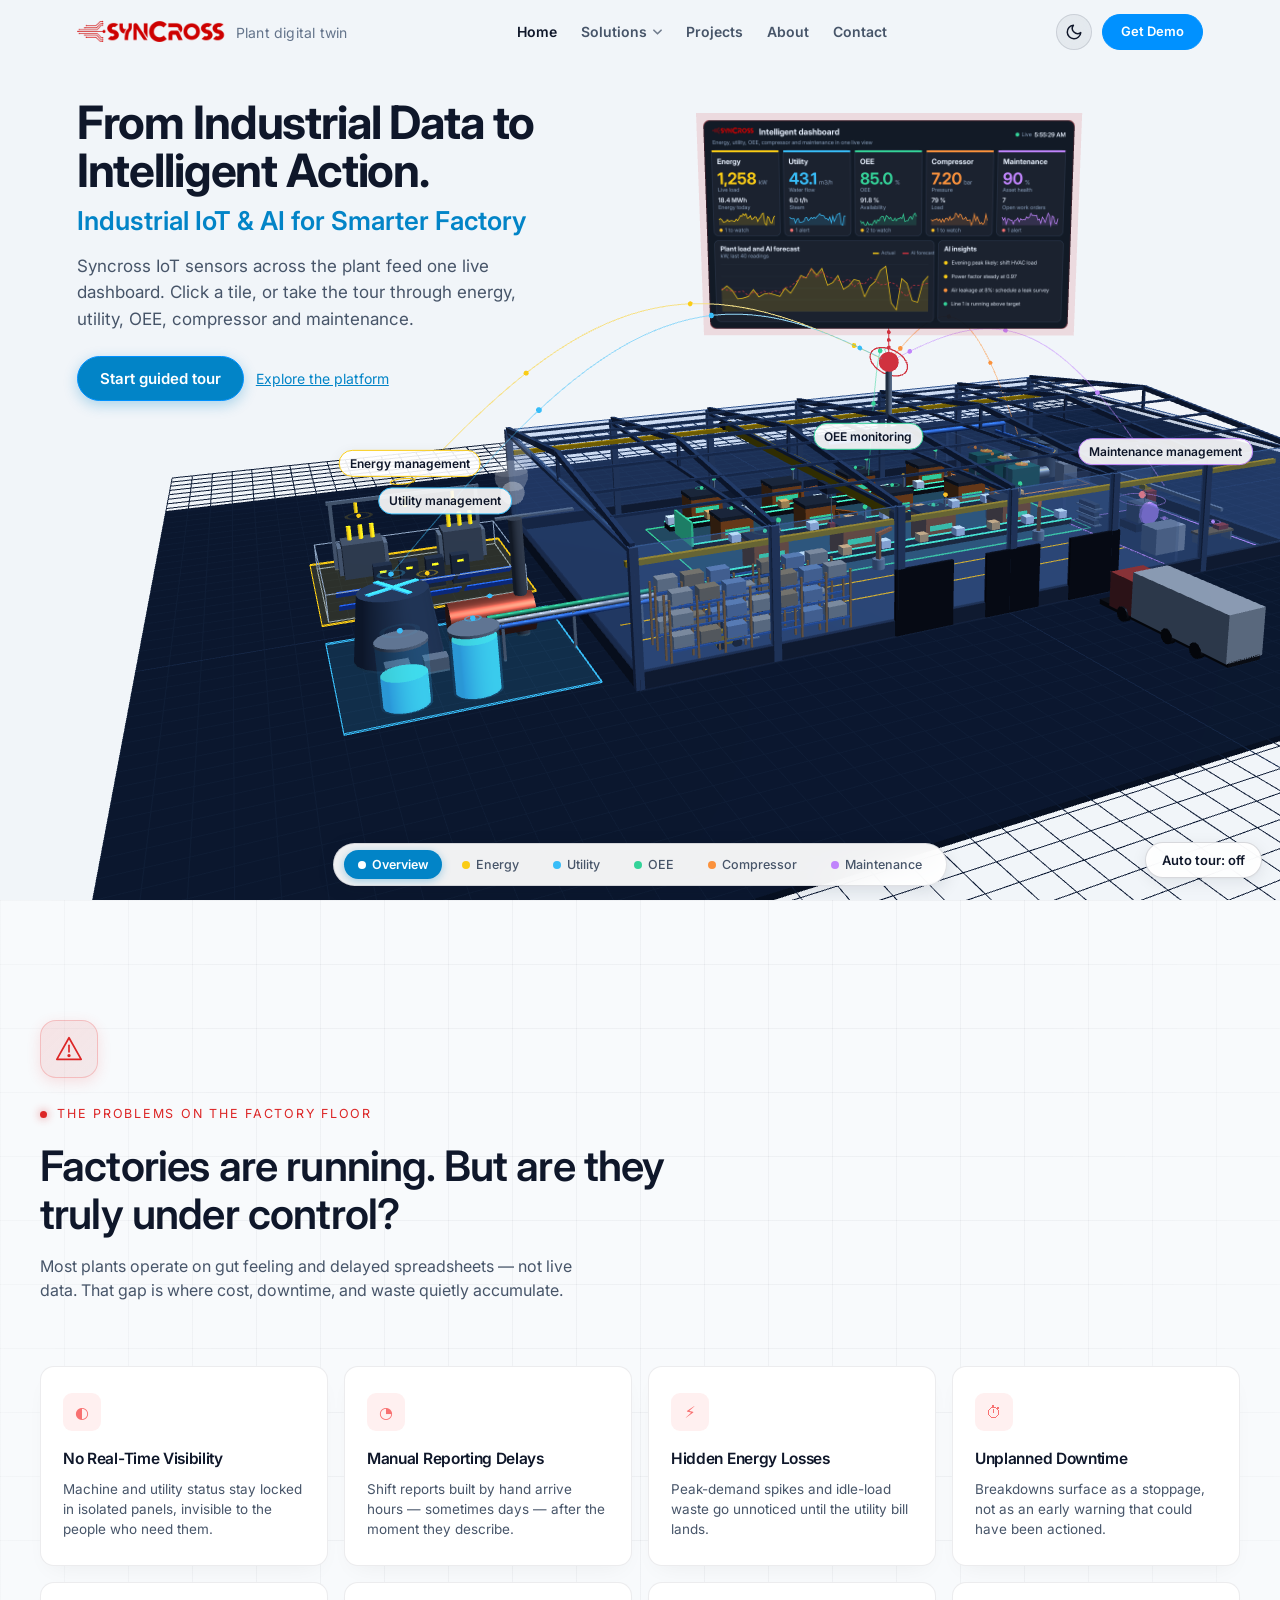
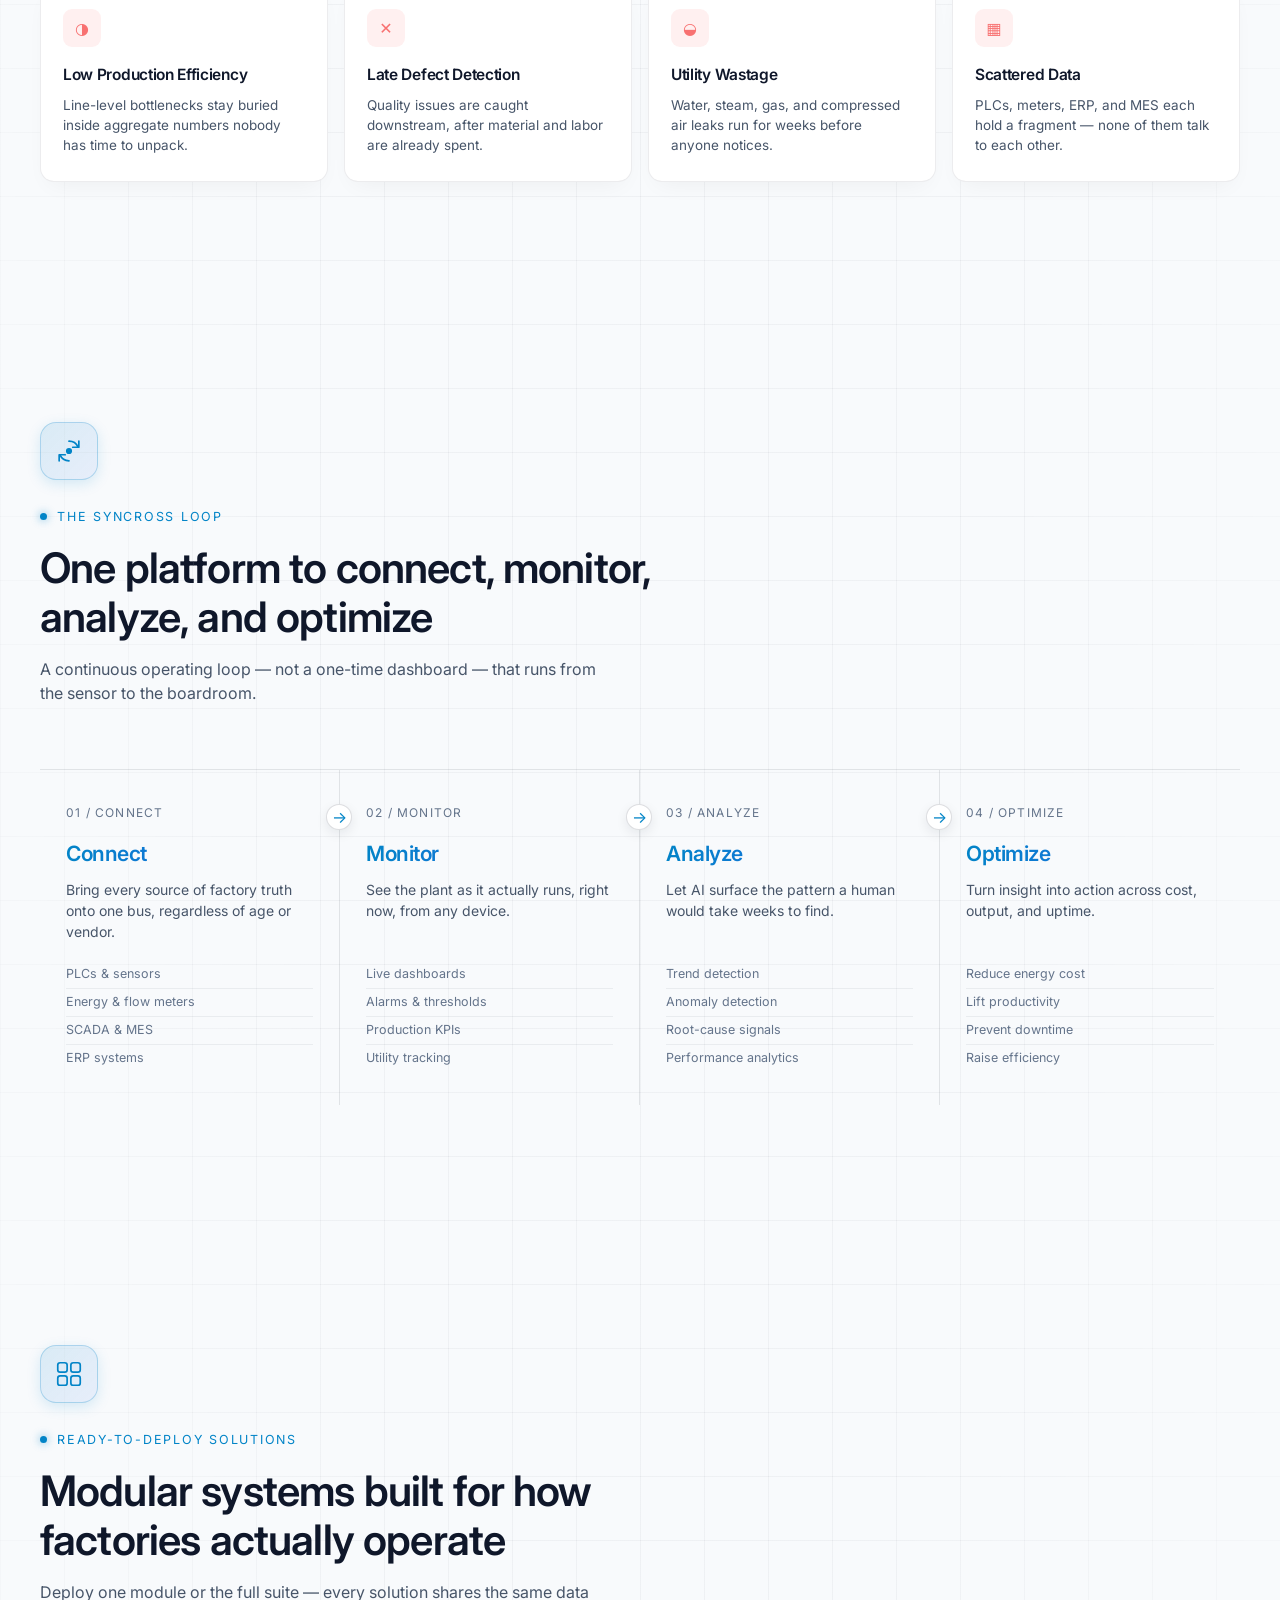
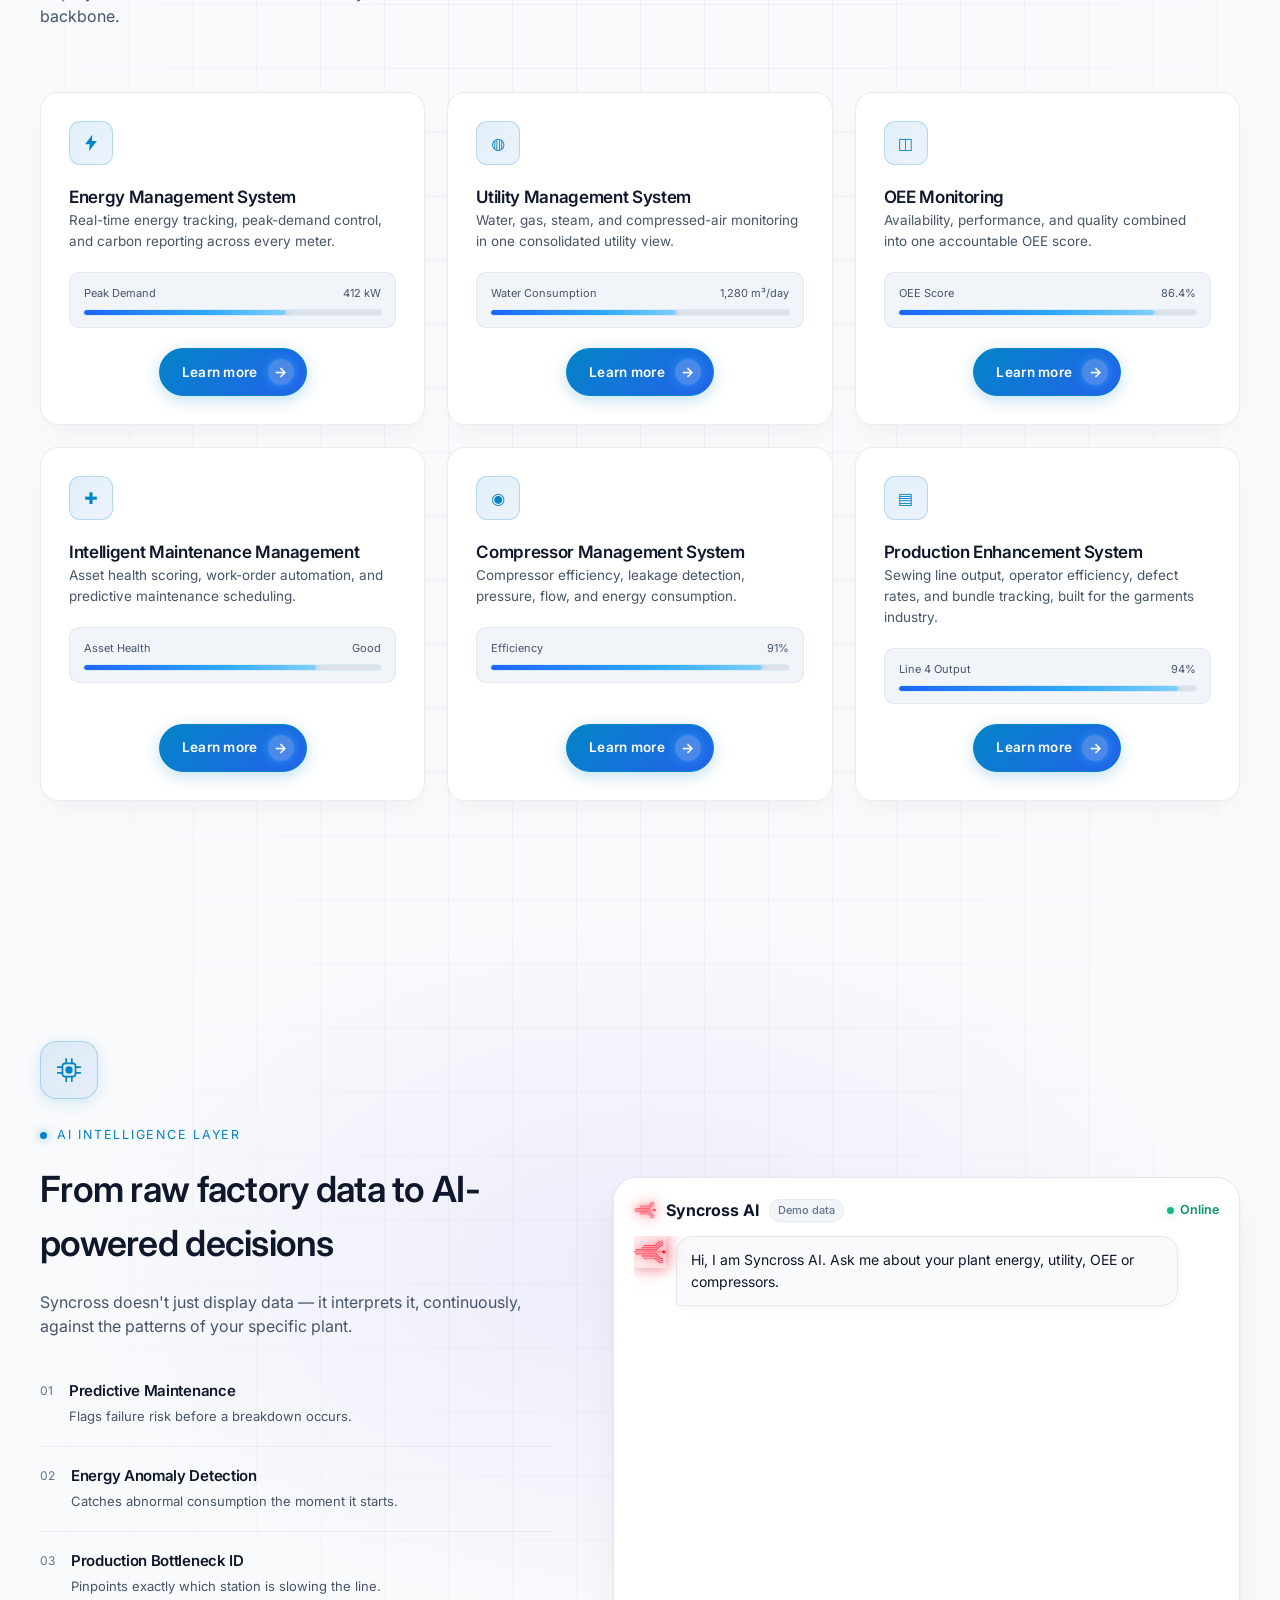
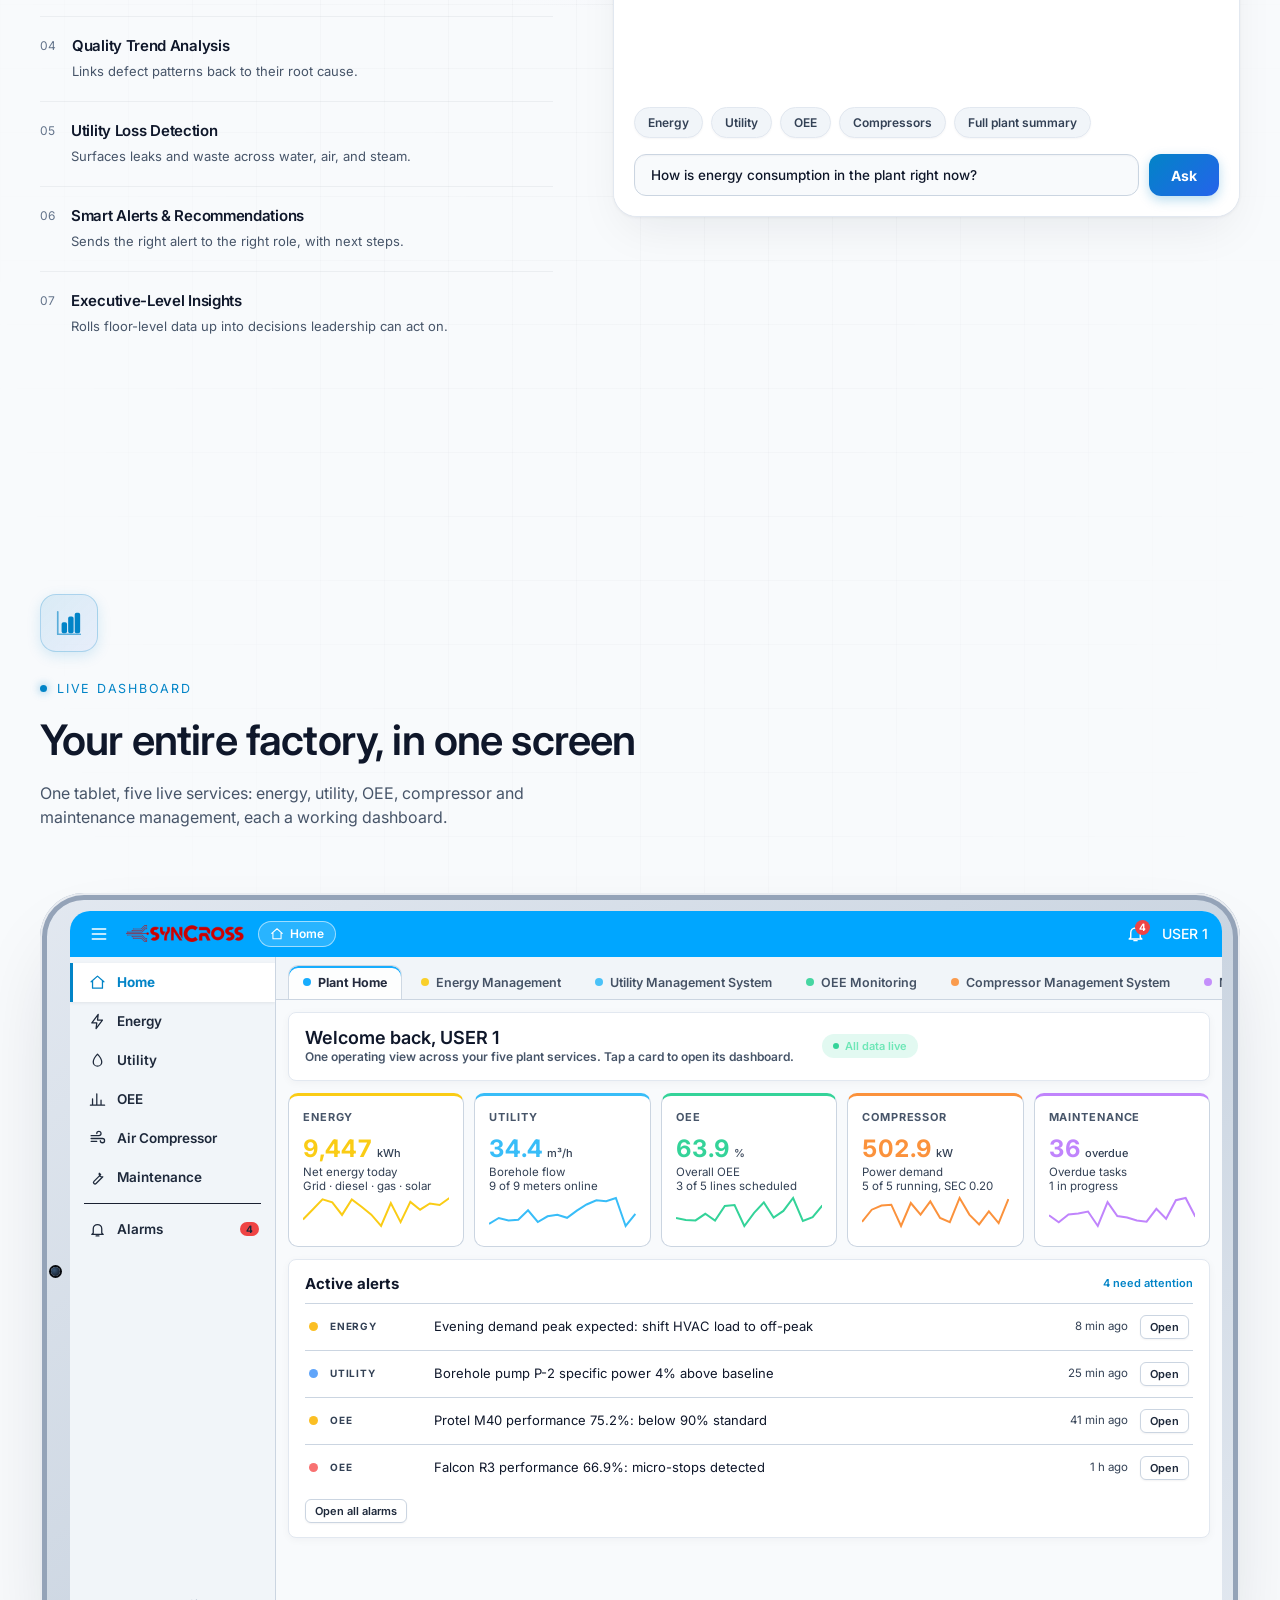
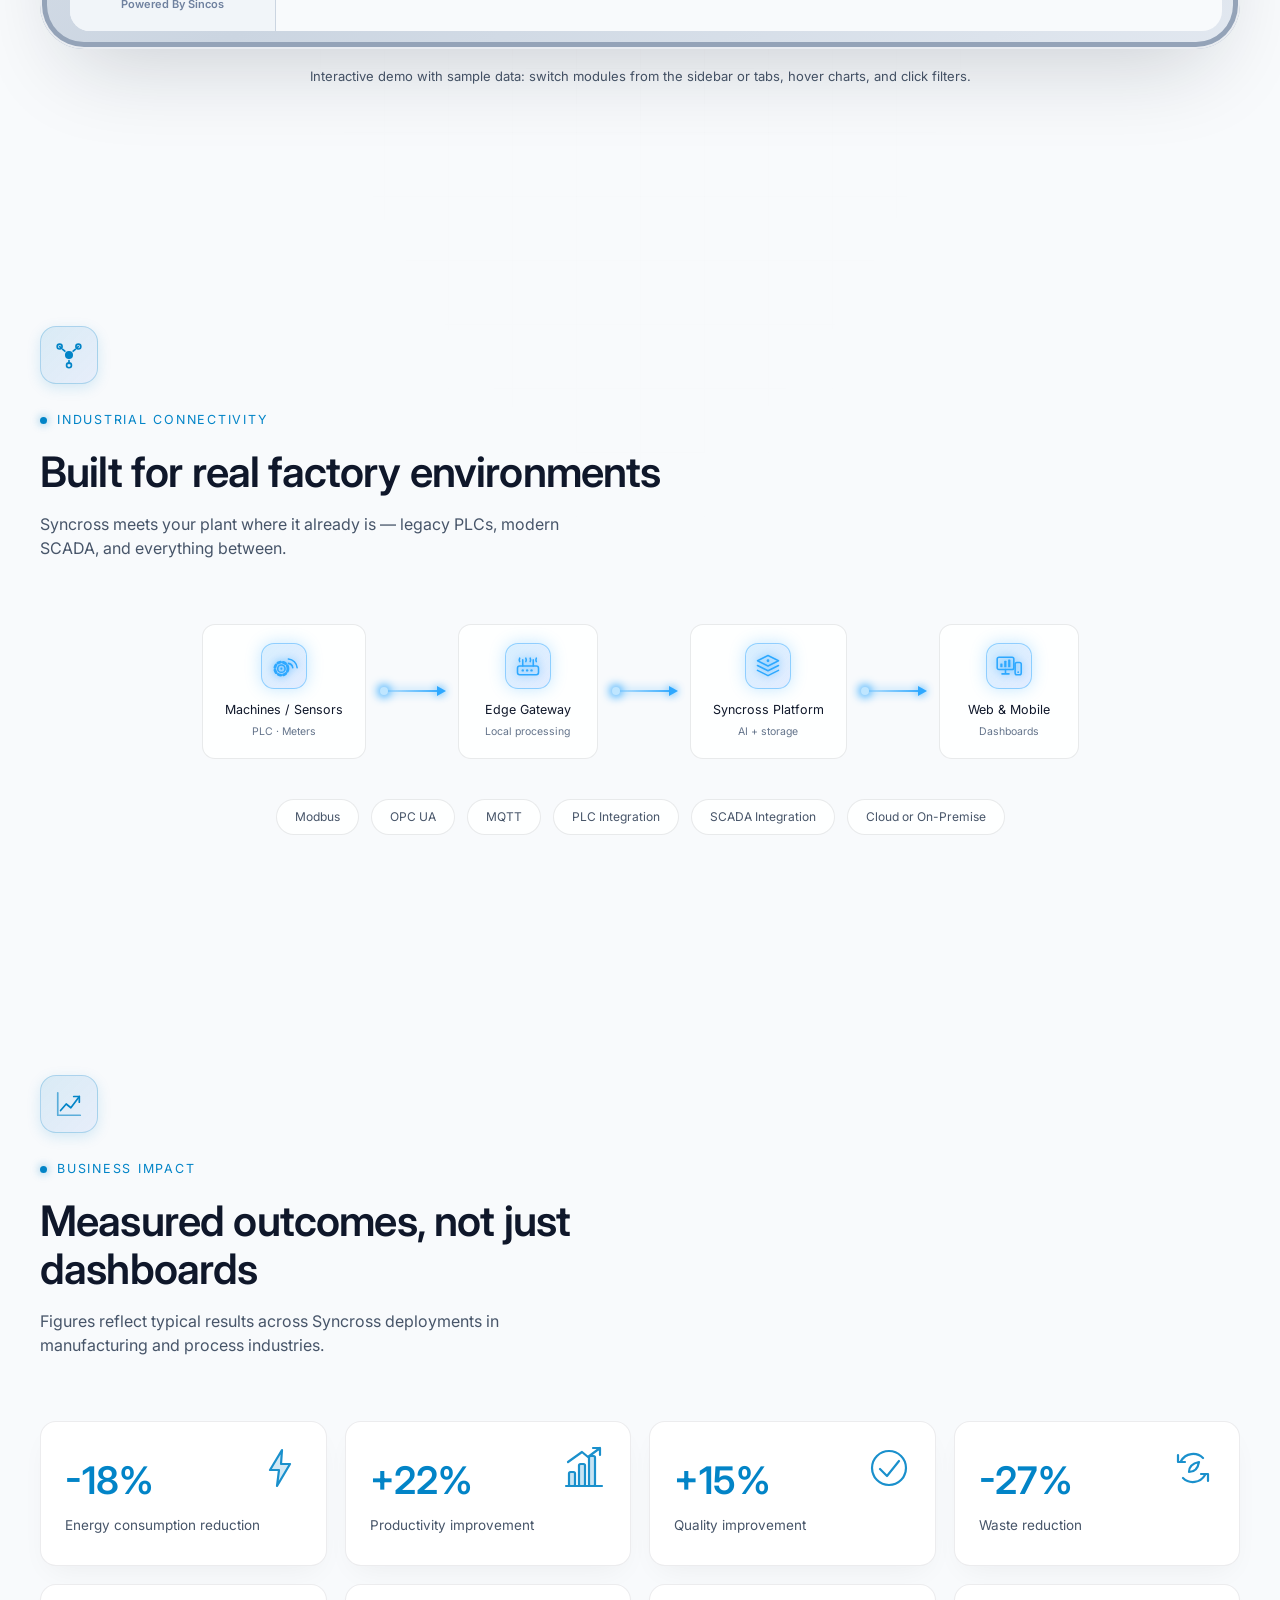
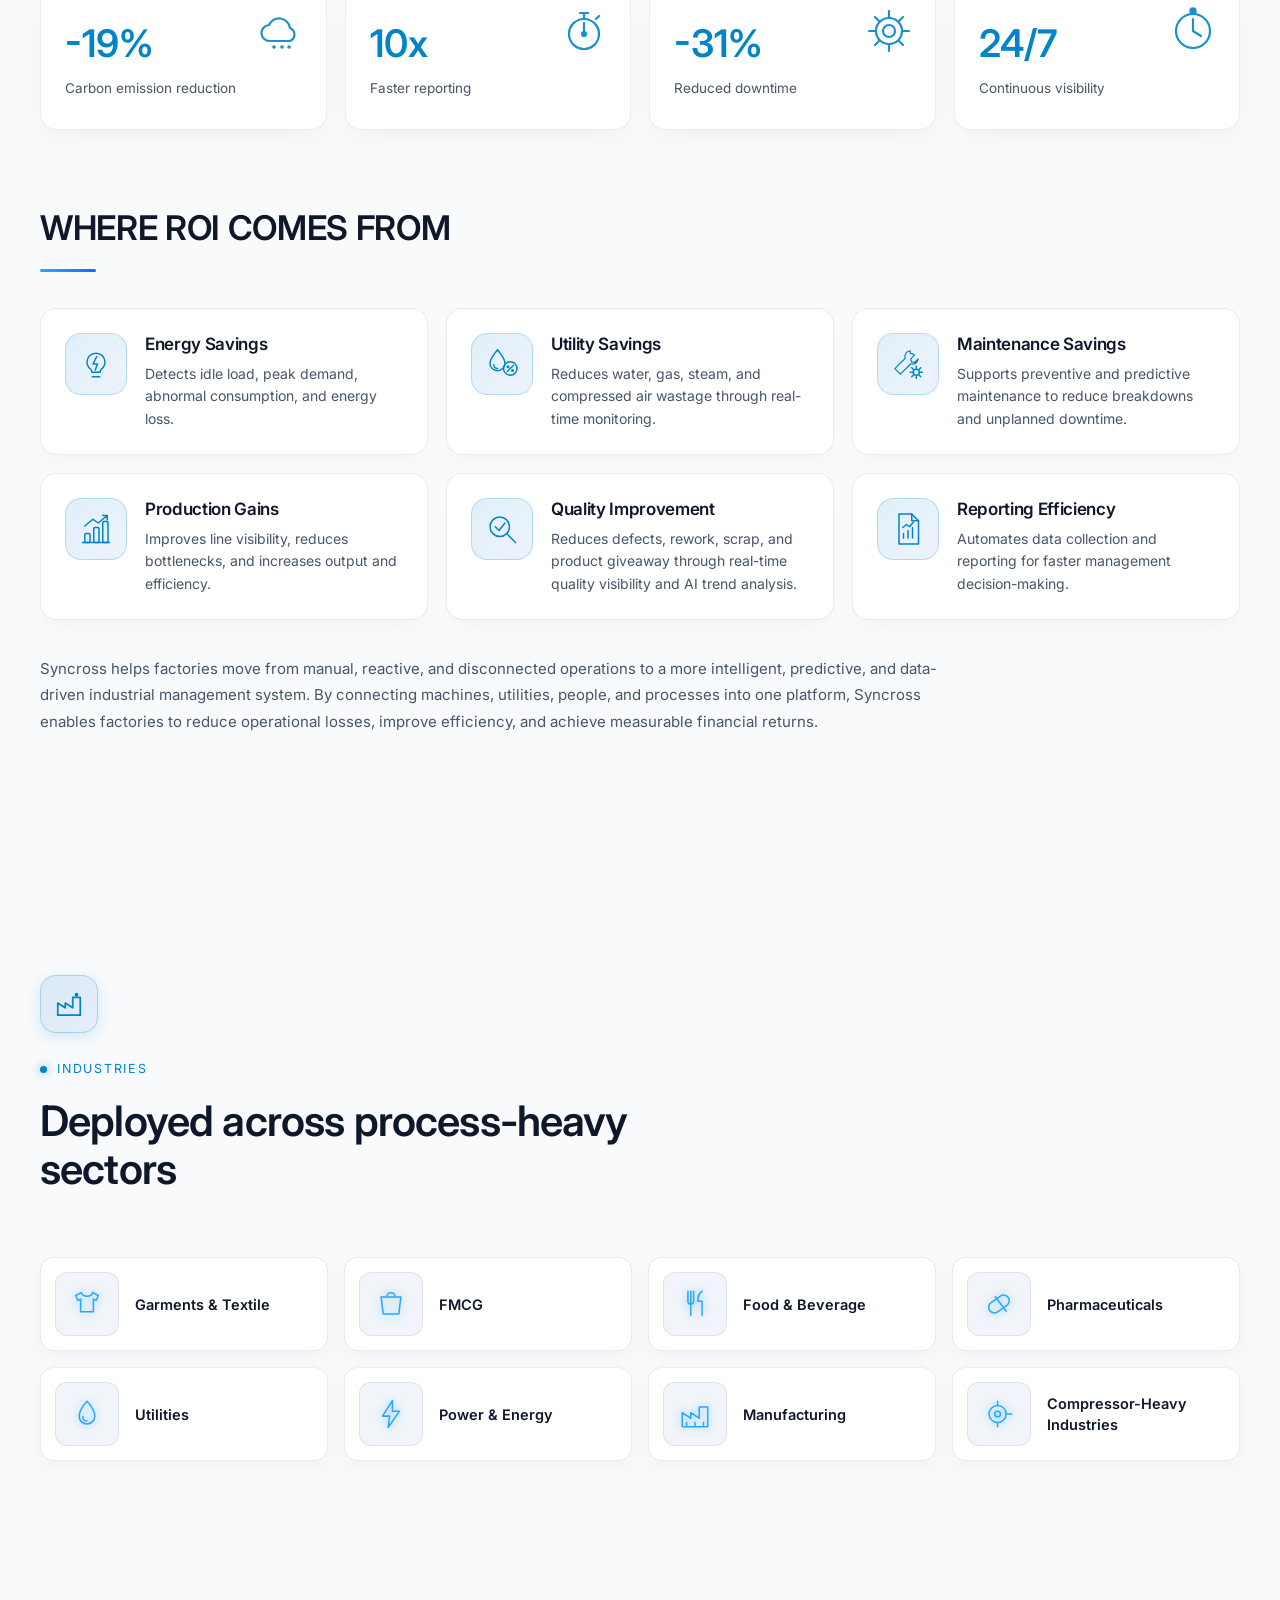
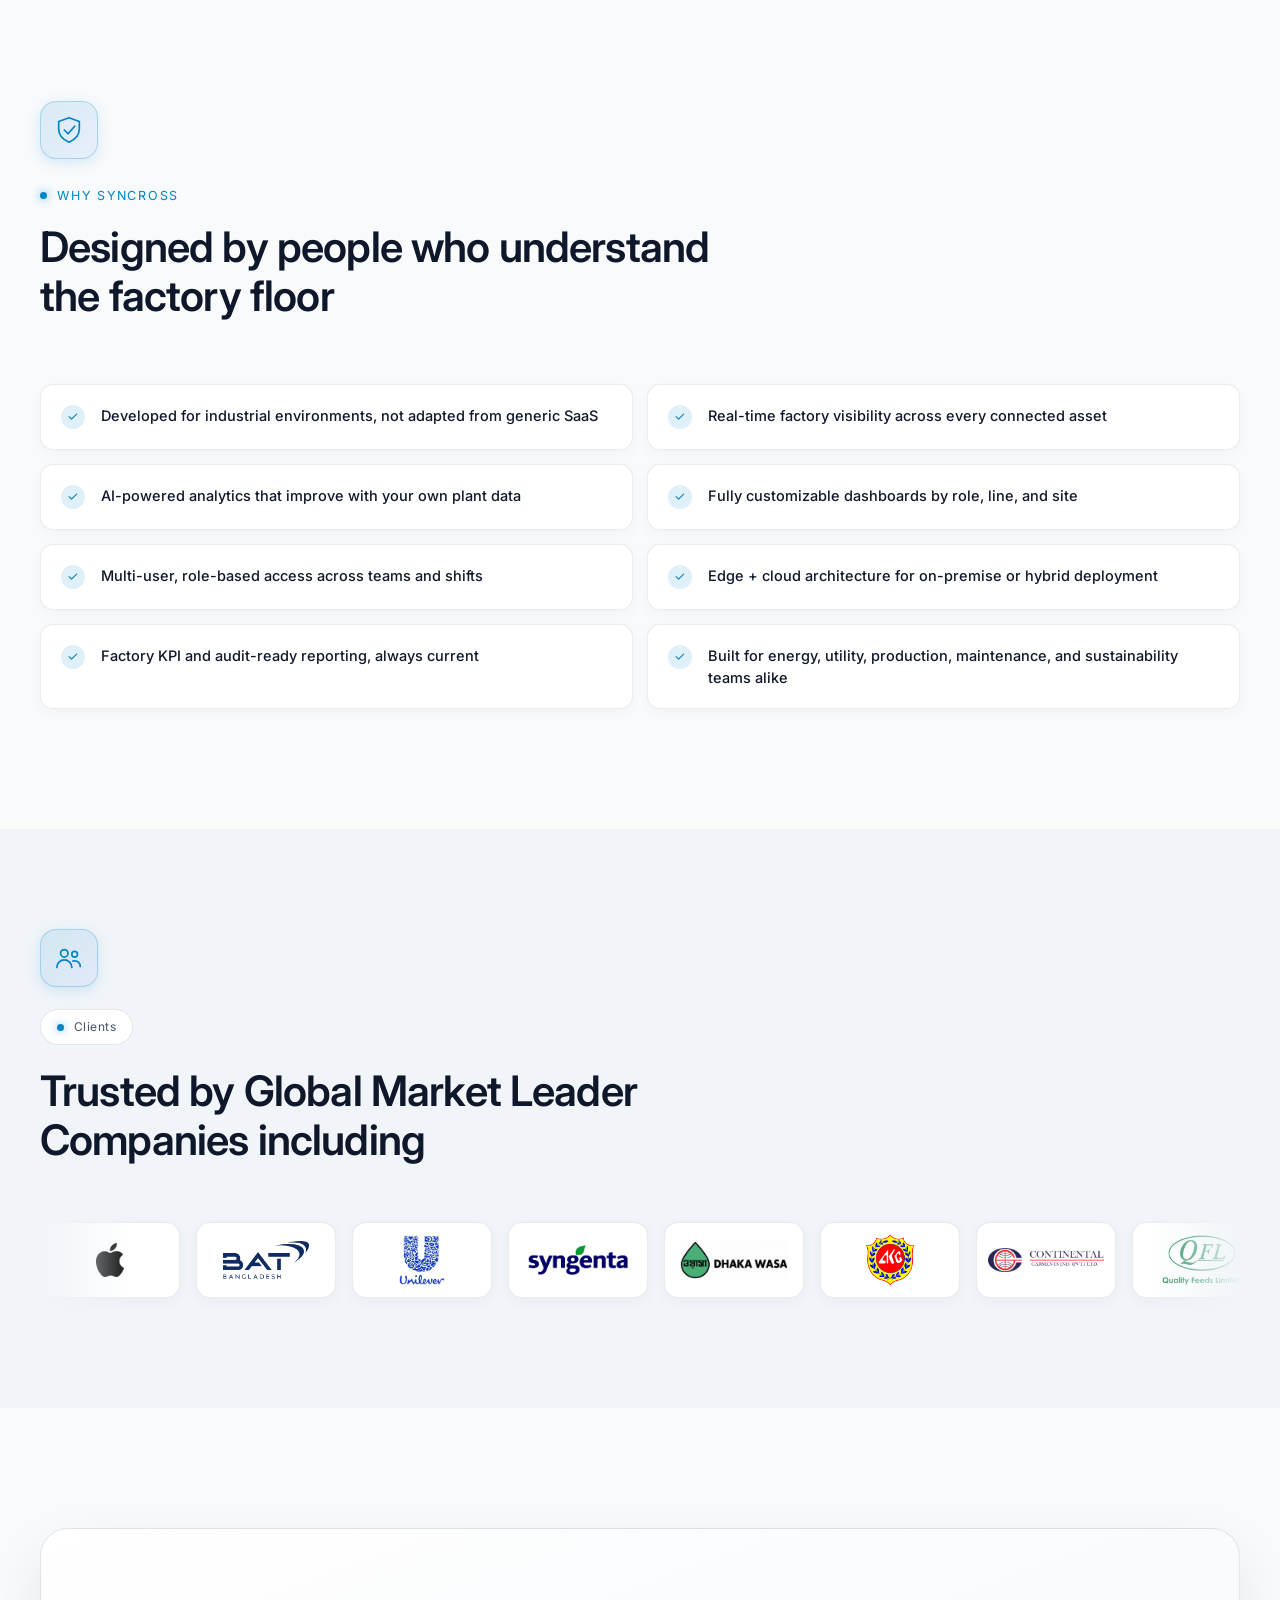
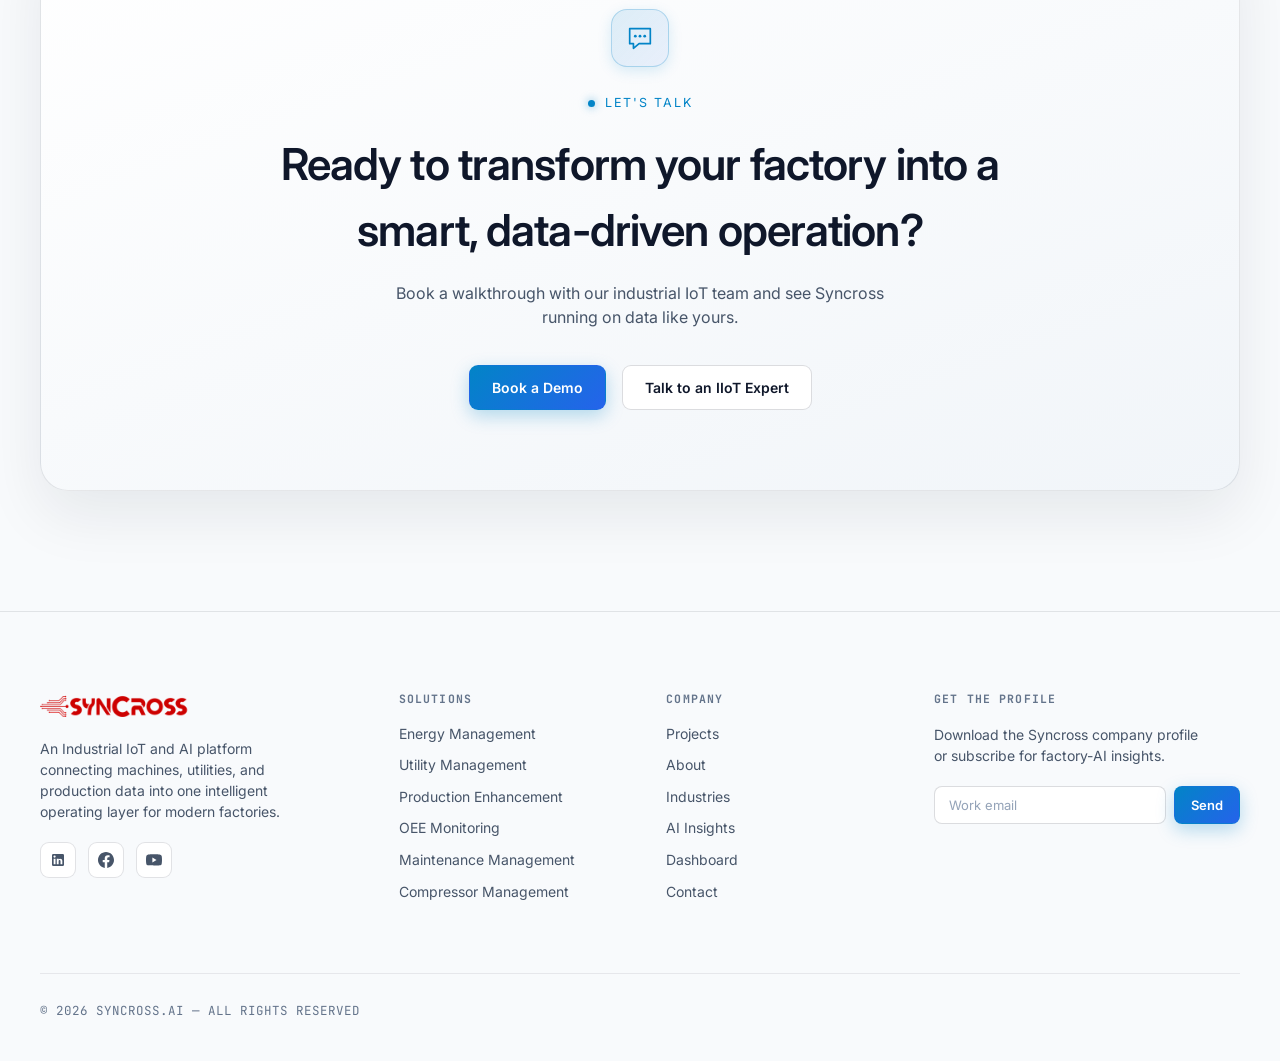
==== commit 273609d5: "fix(pes): remove light theme white gradient haze and improve 3d tour nav readability" ====
--- a/index.html
+++ b/index.html
@@ -2363,7 +2363,7 @@
 
 [data-theme="light"] #top::after {
 
-  background: linear-gradient(transparent, #f8fafc) !important;
+  display: none !important;
 
 }
 
--- a/navbar.css
+++ b/navbar.css
@@ -3508,7 +3508,18 @@
   [data-theme="light"] #stage3d #nav button,
   [data-theme="light"] nav button,
   [data-theme="light"] #nav button {
-    color: #475569 !important;
+    color: #0f172a !important;
+    font-weight: 600 !important;
+    font-size: 13px !important;
+    letter-spacing: -0.01em !important;
+  }
+
+  [data-theme="light"] #stage3d nav button:hover,
+  [data-theme="light"] #stage3d #nav button:hover,
+  [data-theme="light"] nav button:hover,
+  [data-theme="light"] #nav button:hover {
+    color: #0284c7 !important;
+    background: rgba(2, 132, 199, 0.08) !important;
   }
 
   #stage3d nav button.on,
@@ -3527,7 +3538,26 @@
   [data-theme="light"] #nav button.on {
     background: #0284c7 !important;
     color: #ffffff !important;
-    box-shadow: 0 2px 8px rgba(2, 132, 199, 0.35) !important;
+    font-weight: 700 !important;
+    box-shadow: 0 2px 10px rgba(2, 132, 199, 0.4) !important;
+  }
+
+  [data-theme="light"] #stage3d nav button.on i,
+  [data-theme="light"] #stage3d #nav button.on i,
+  [data-theme="light"] nav button.on i,
+  [data-theme="light"] #nav button.on i {
+    background: #ffffff !important;
+  }
+
+  [data-theme="light"] #stage3d nav button i,
+  [data-theme="light"] #stage3d #nav button i,
+  [data-theme="light"] nav button i,
+  [data-theme="light"] #nav button i {
+    box-shadow: 0 0 0 1px rgba(15, 23, 42, 0.15);
+  }
+
+  [data-theme="light"] #top::after {
+    display: none !important;
   }
 
 
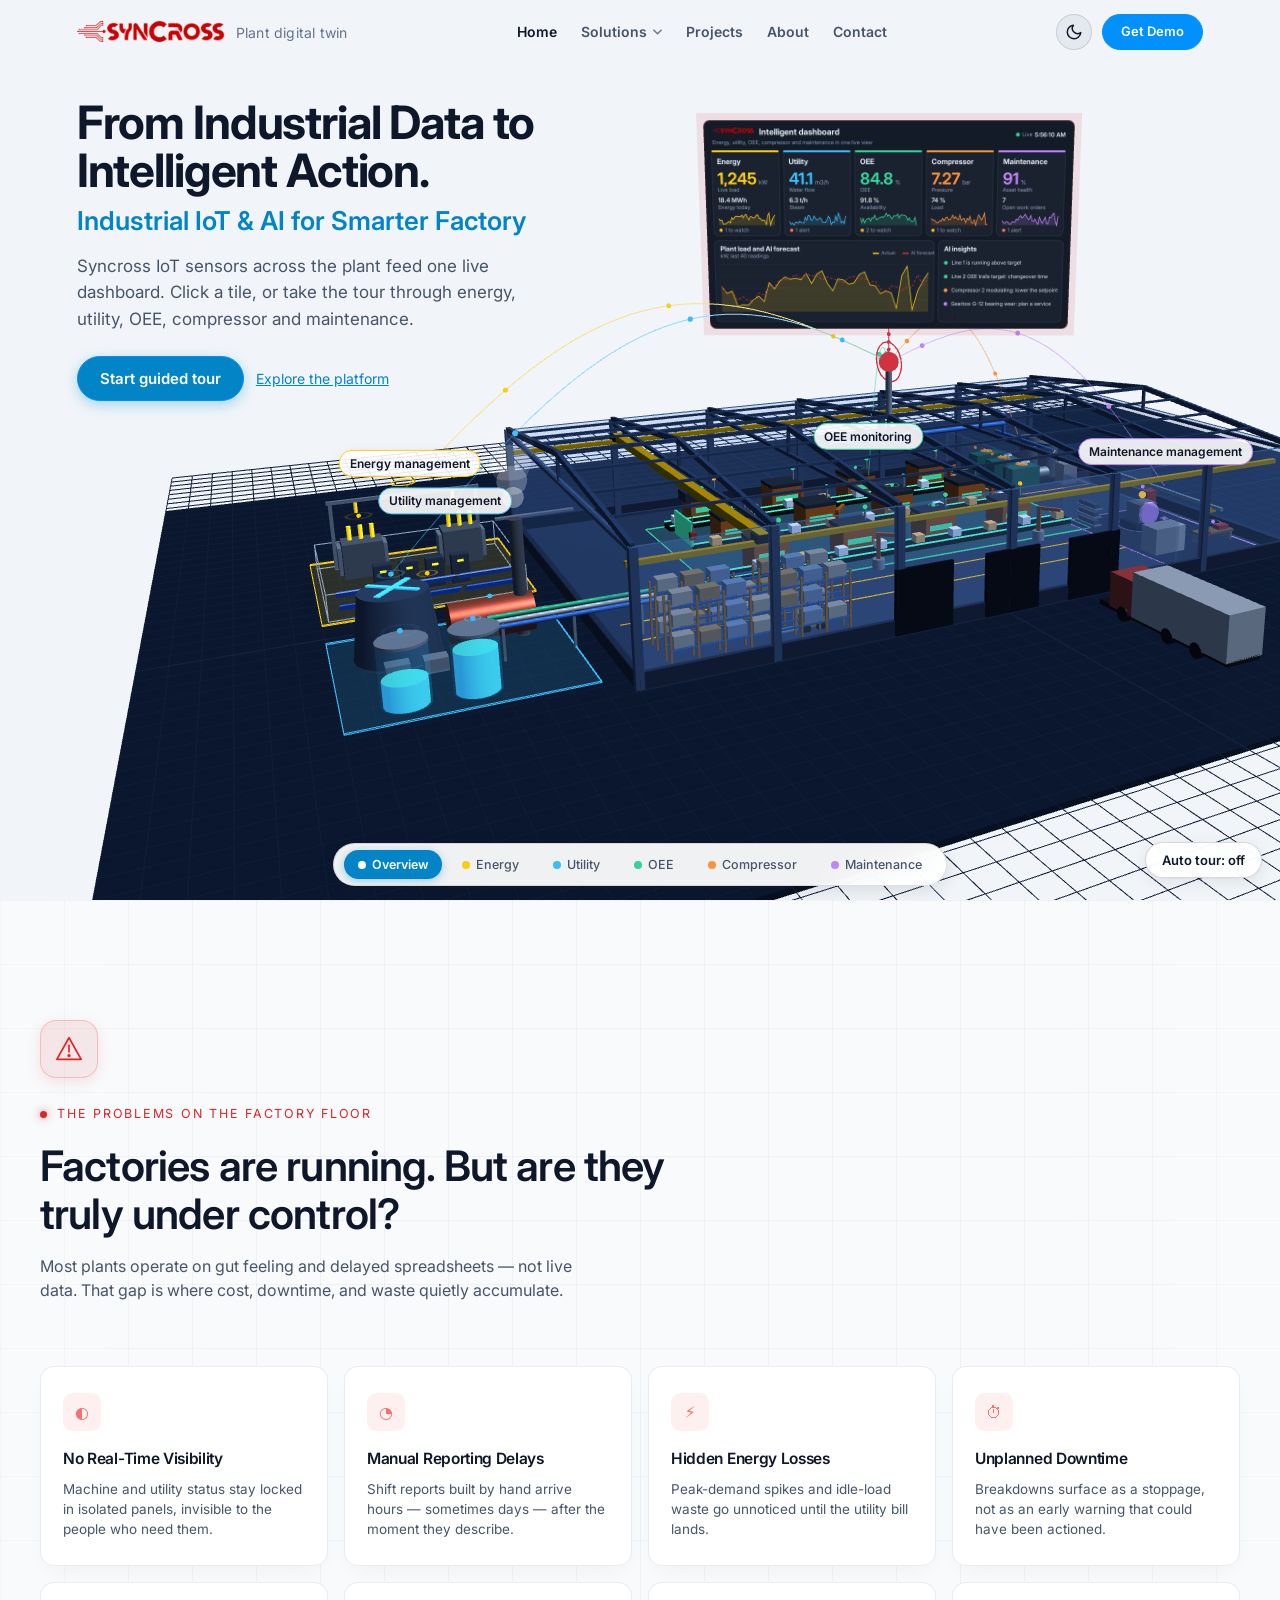
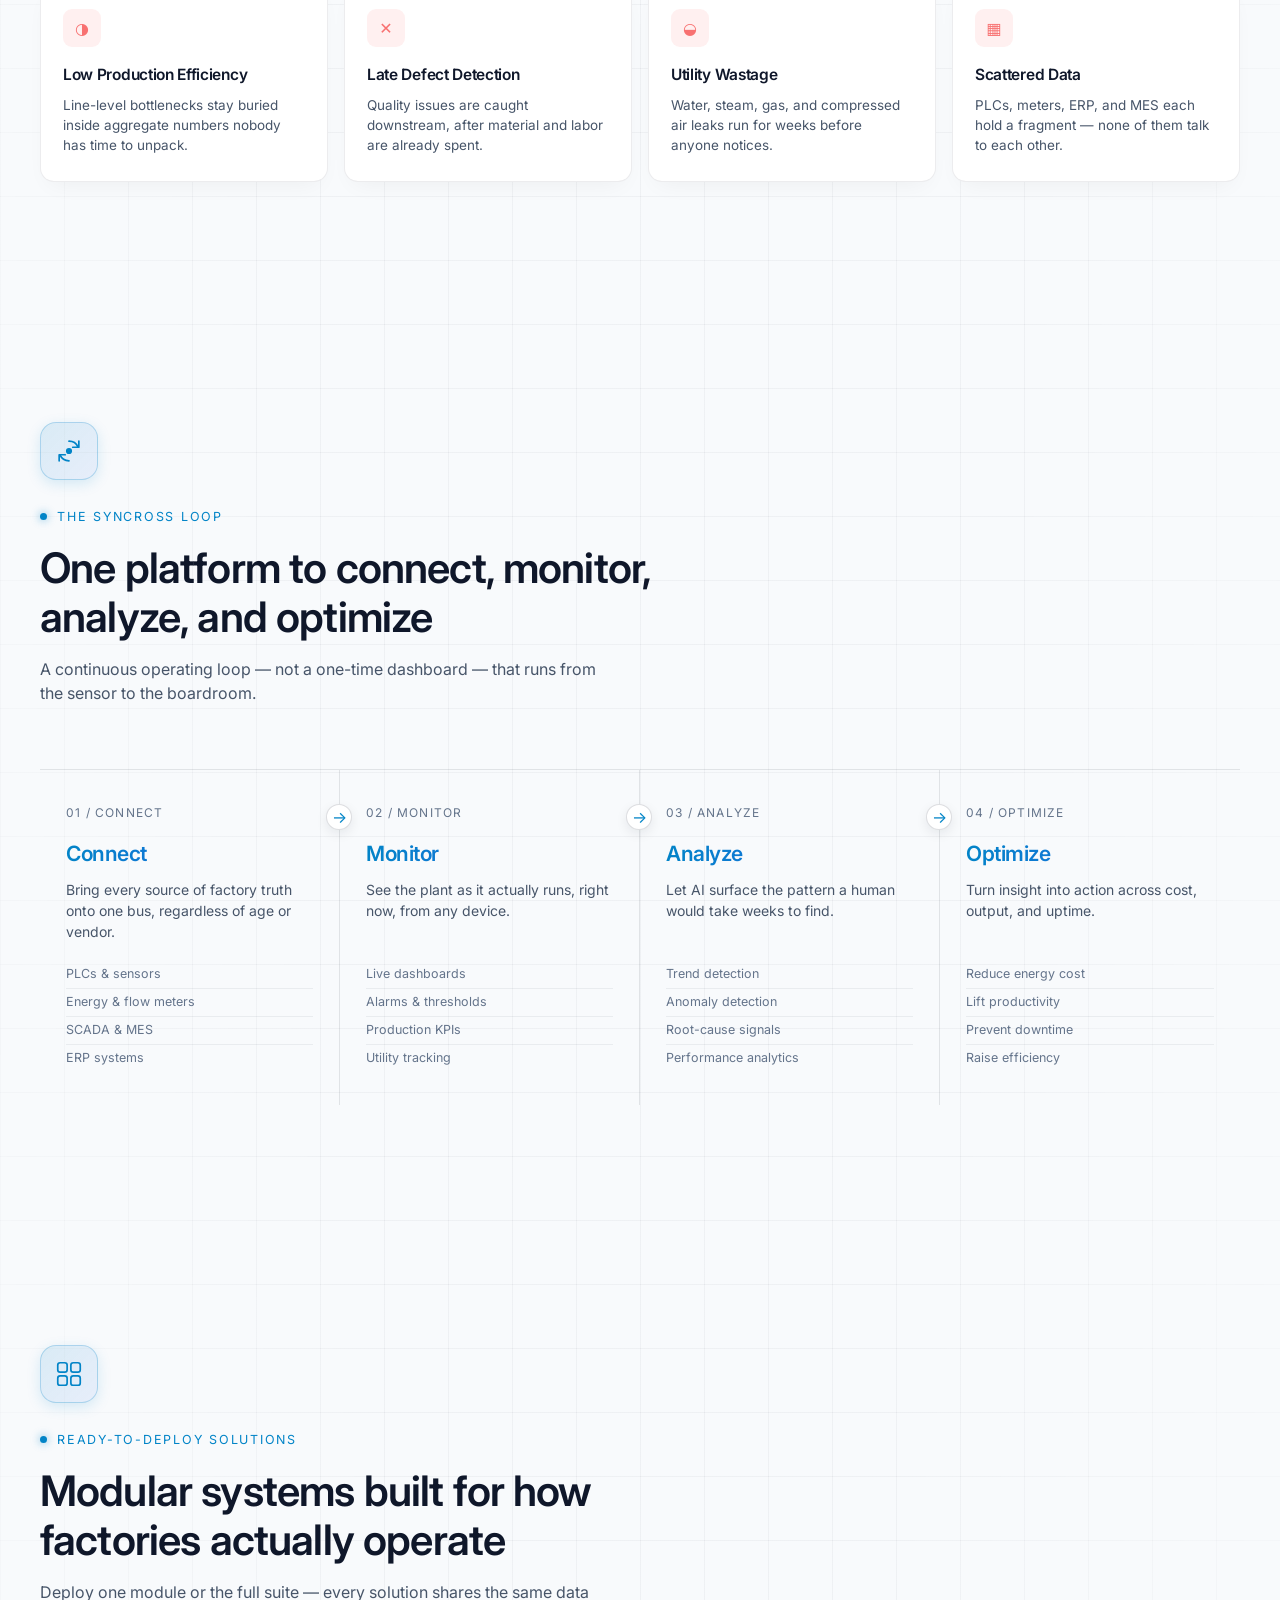
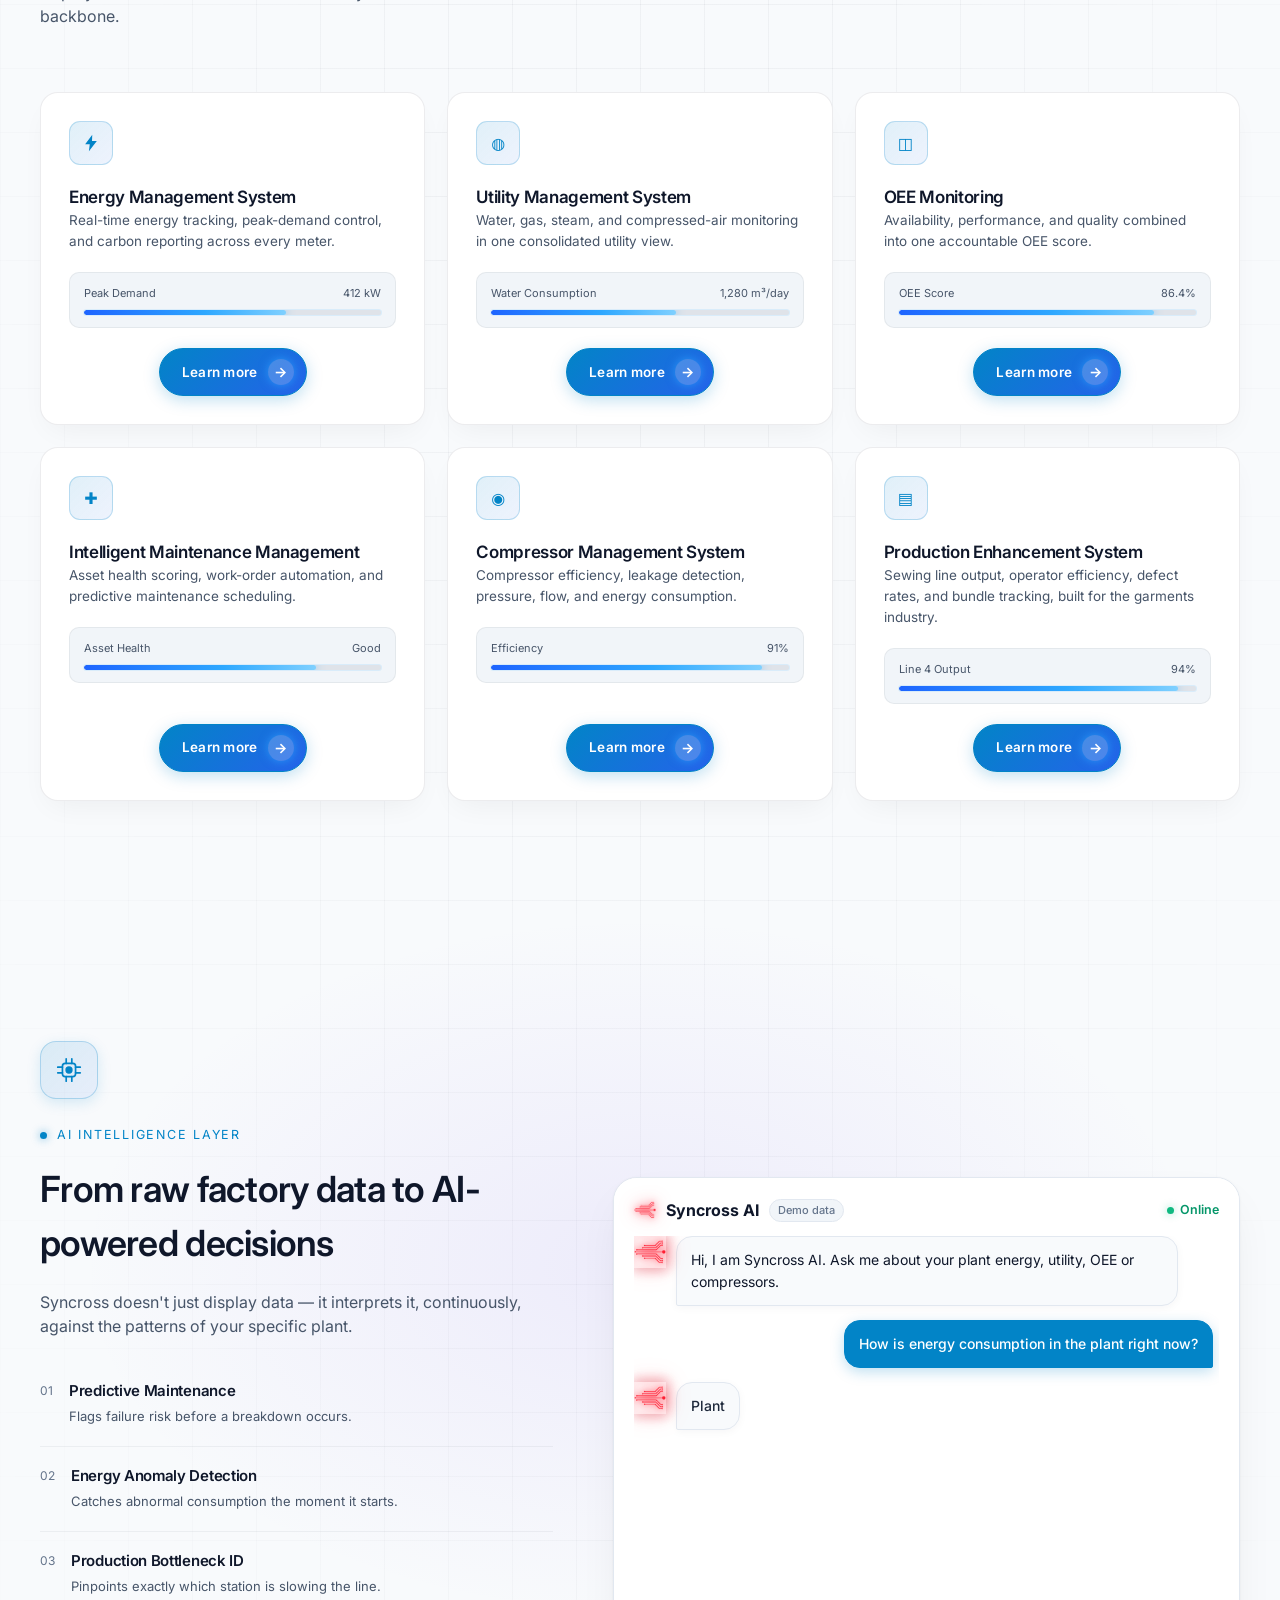
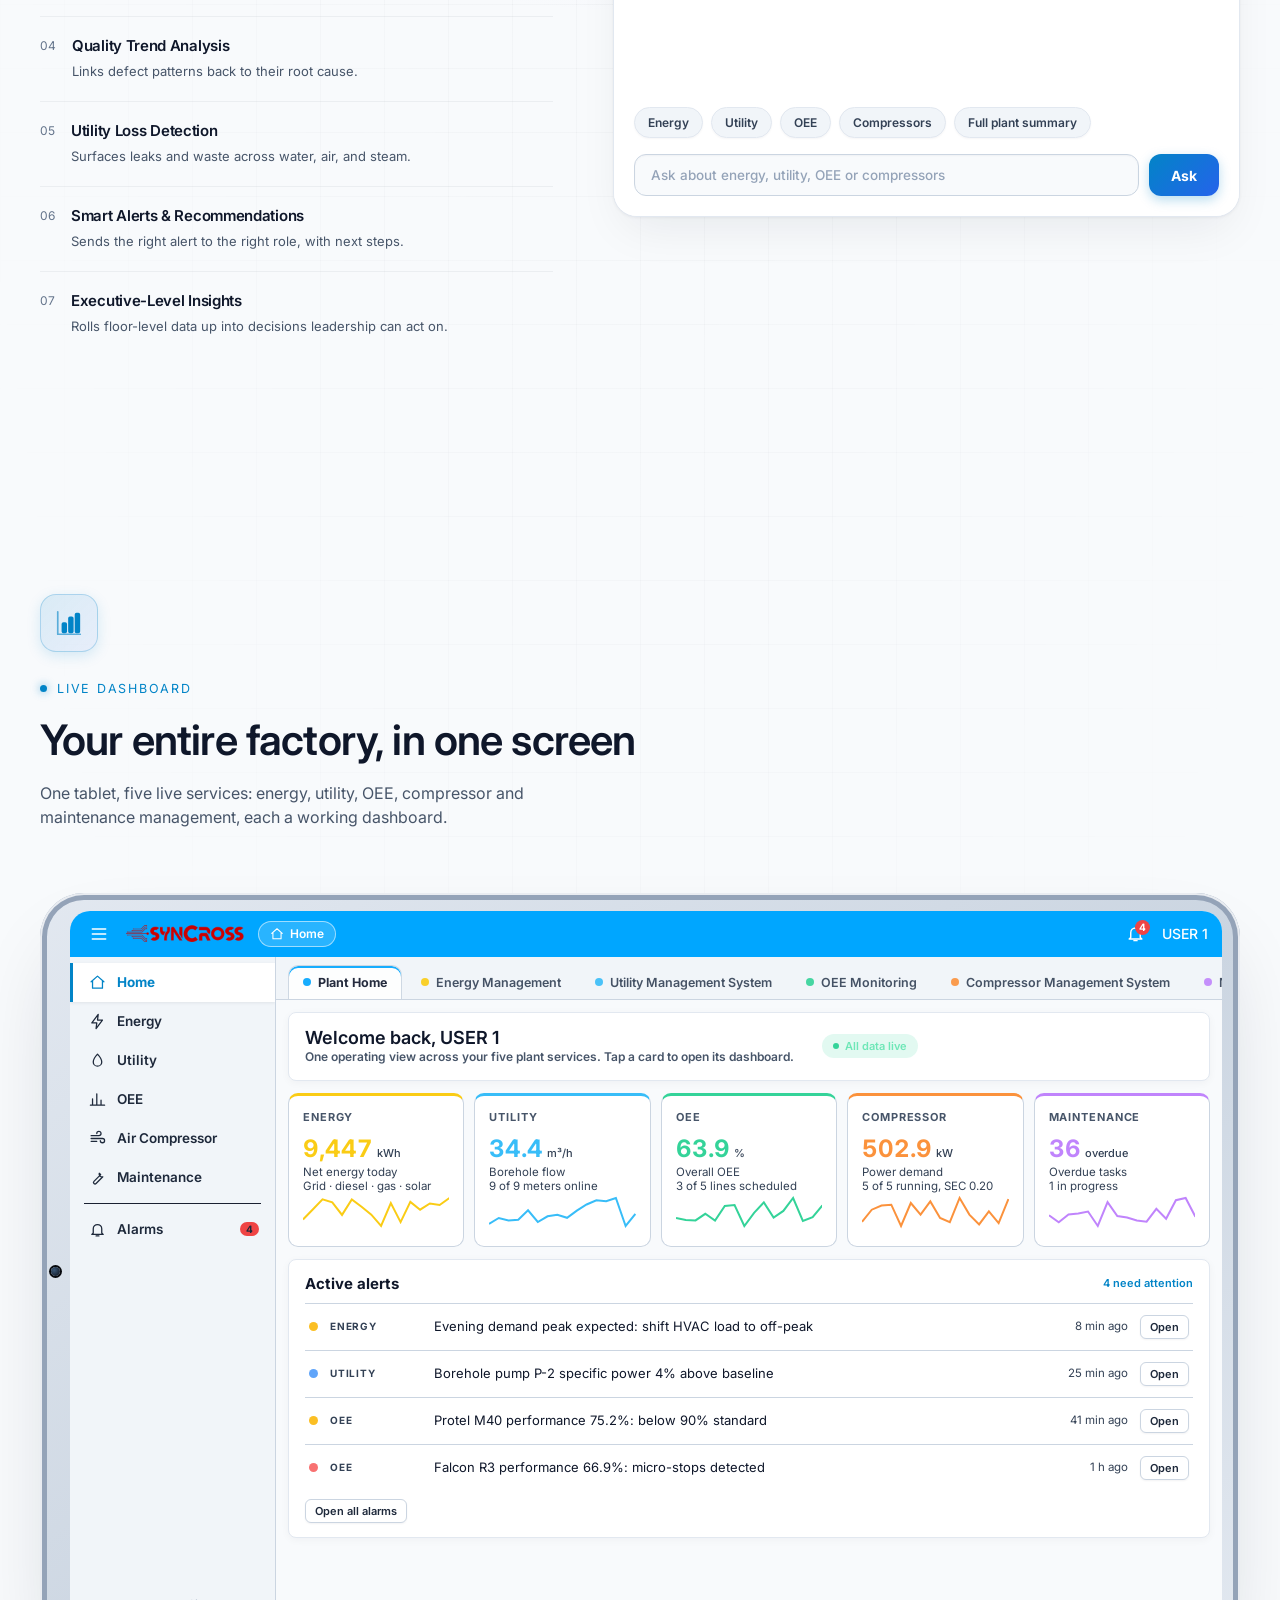
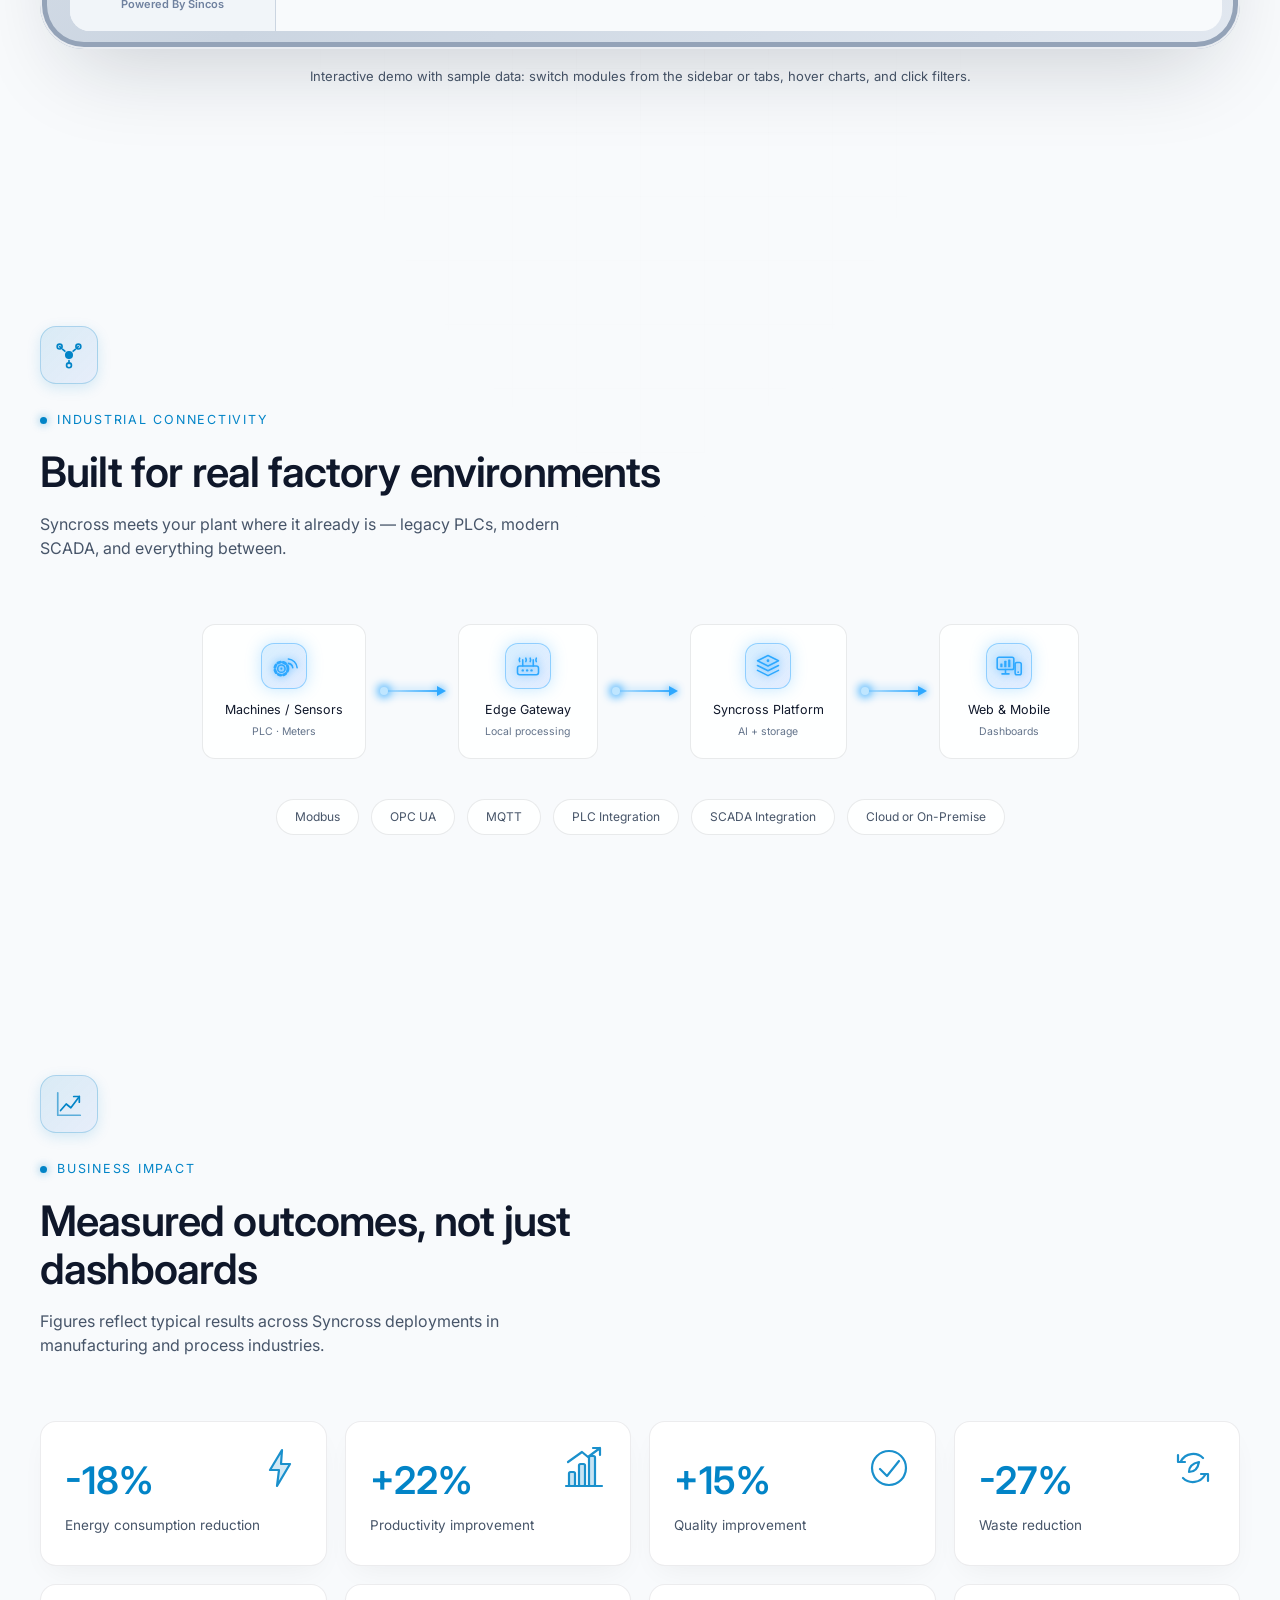
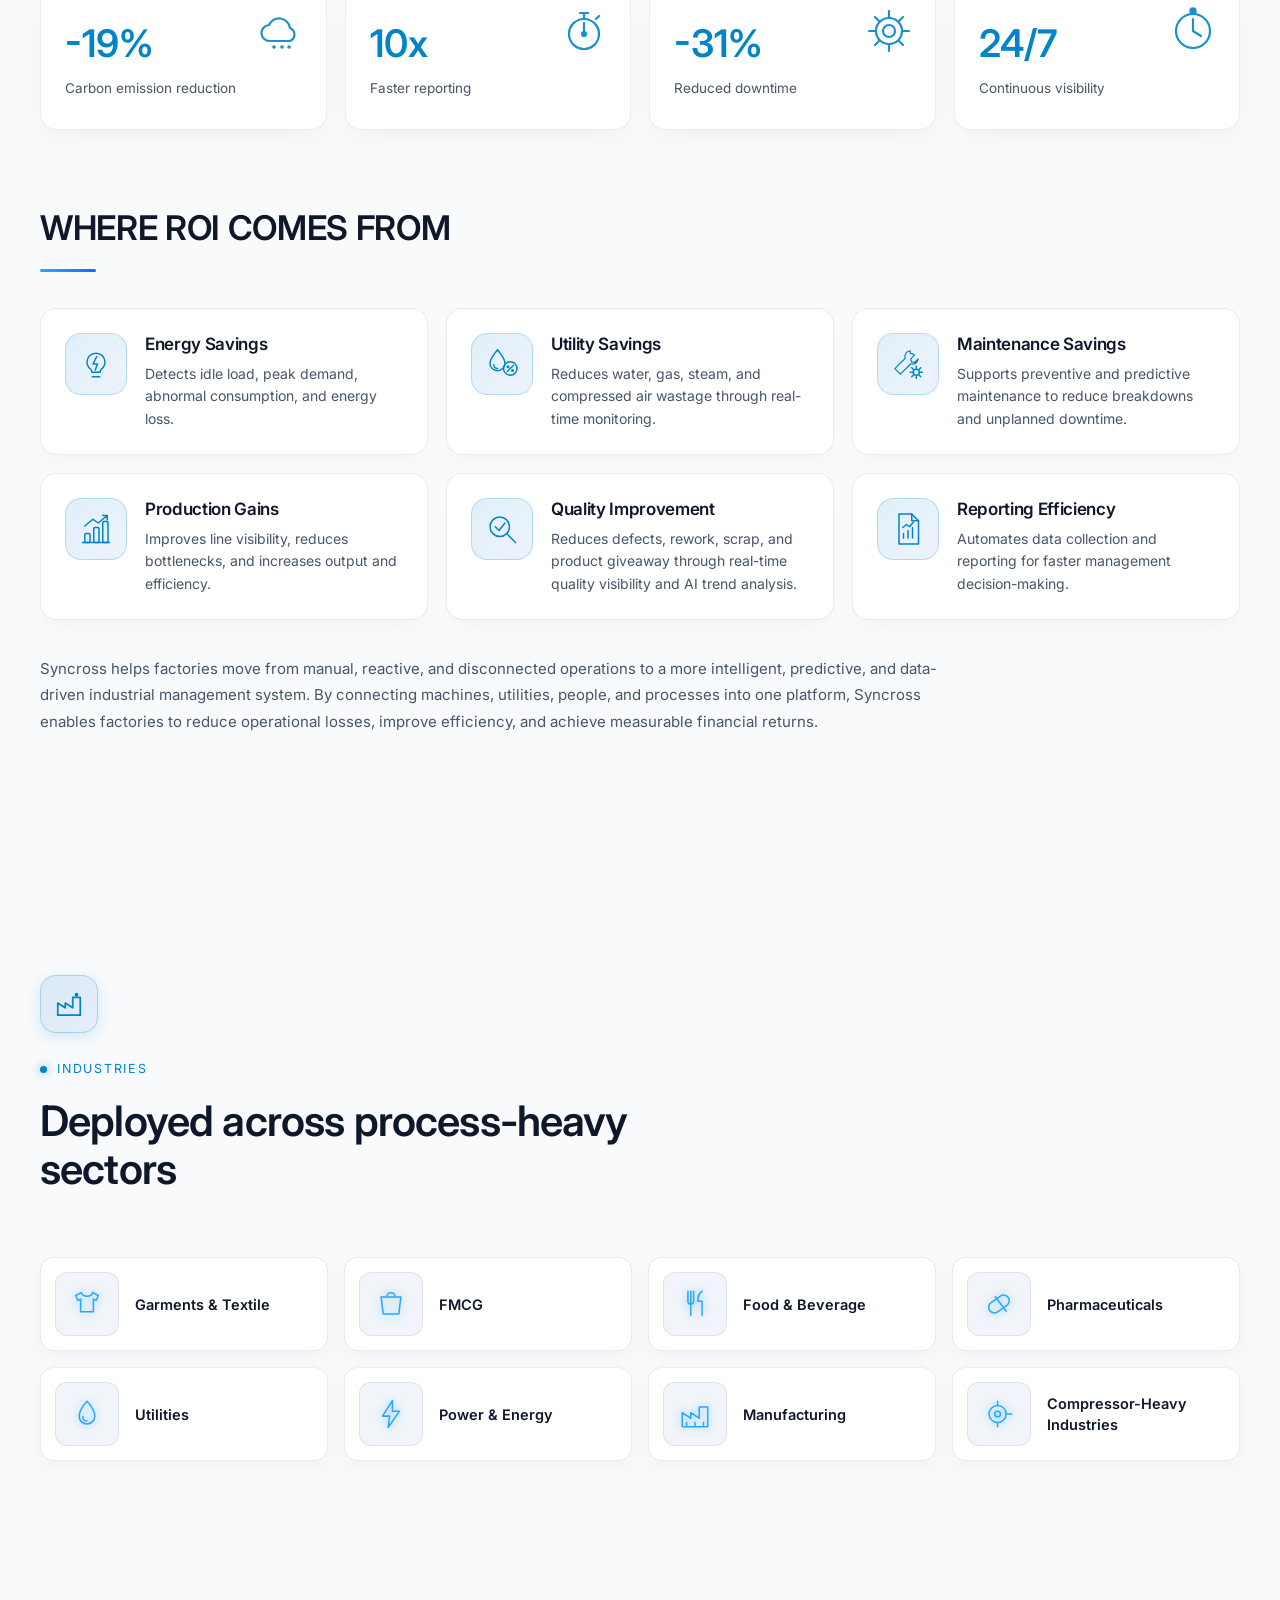
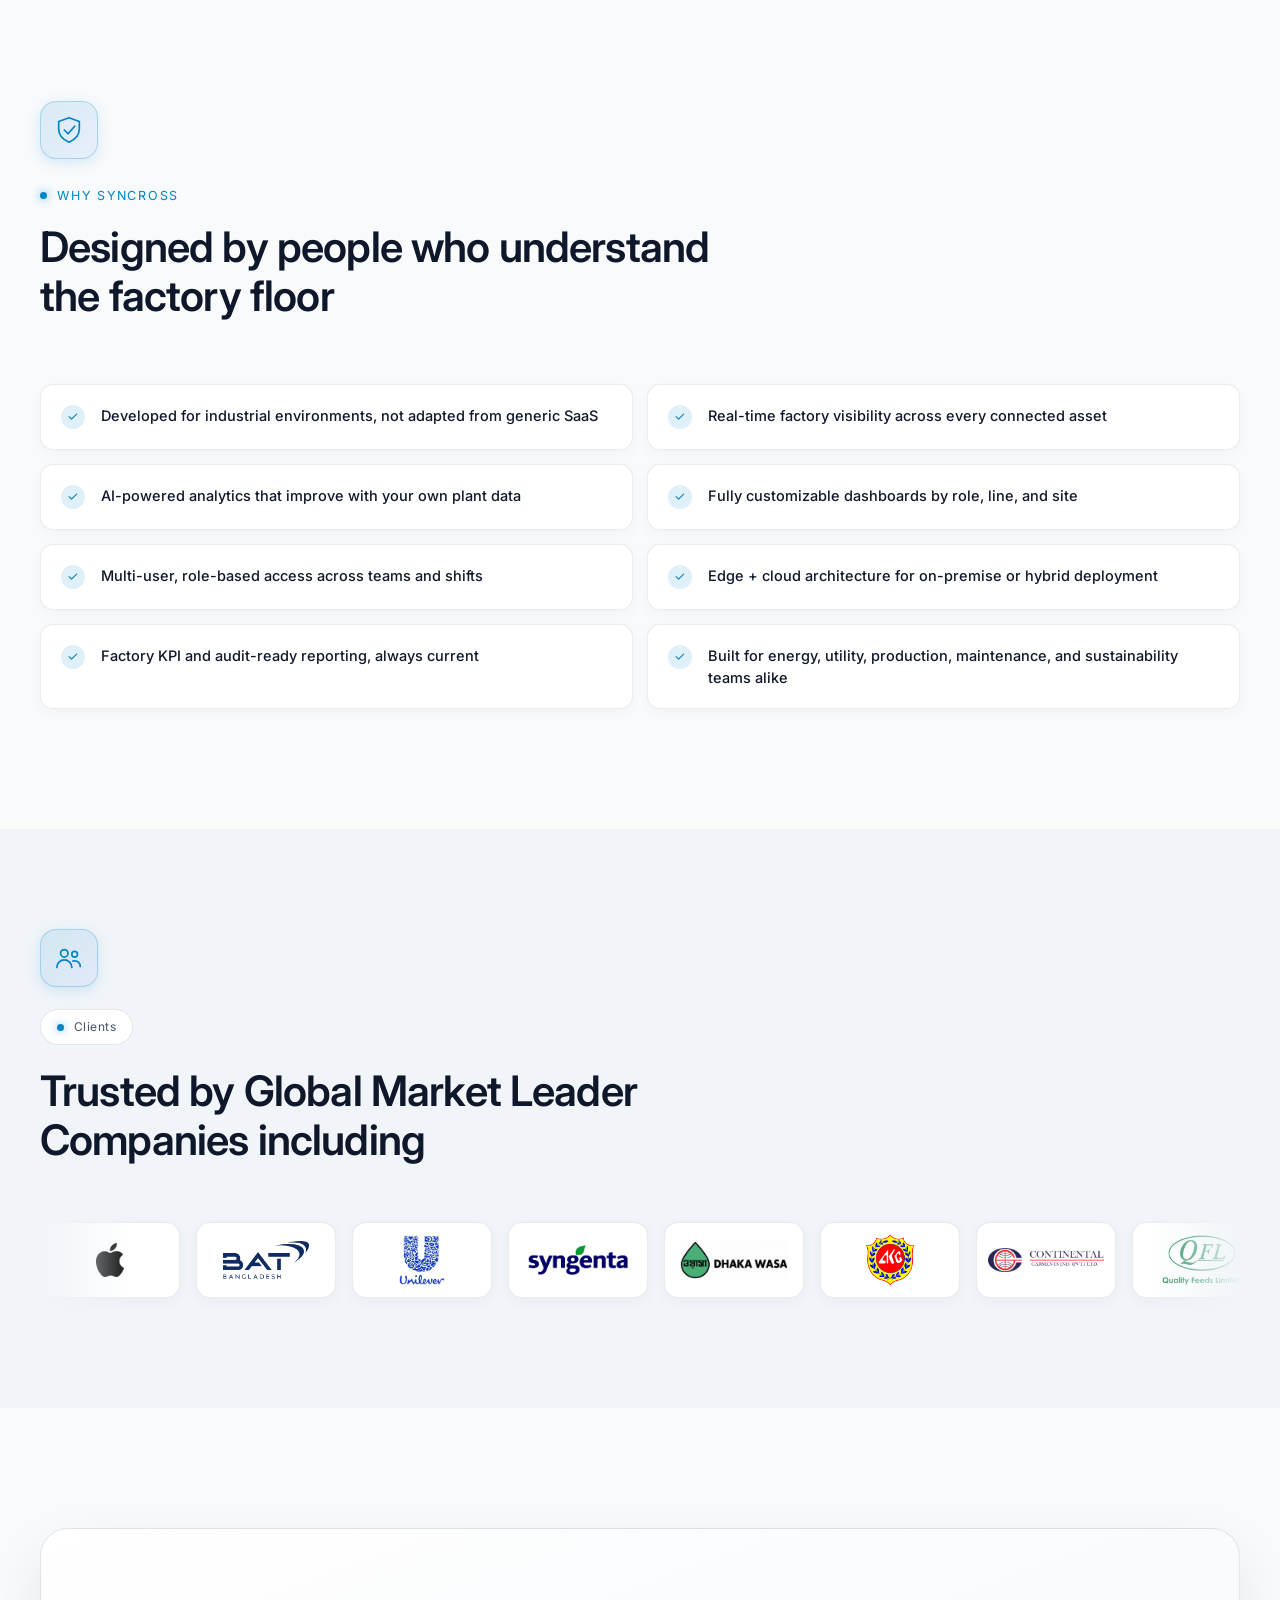
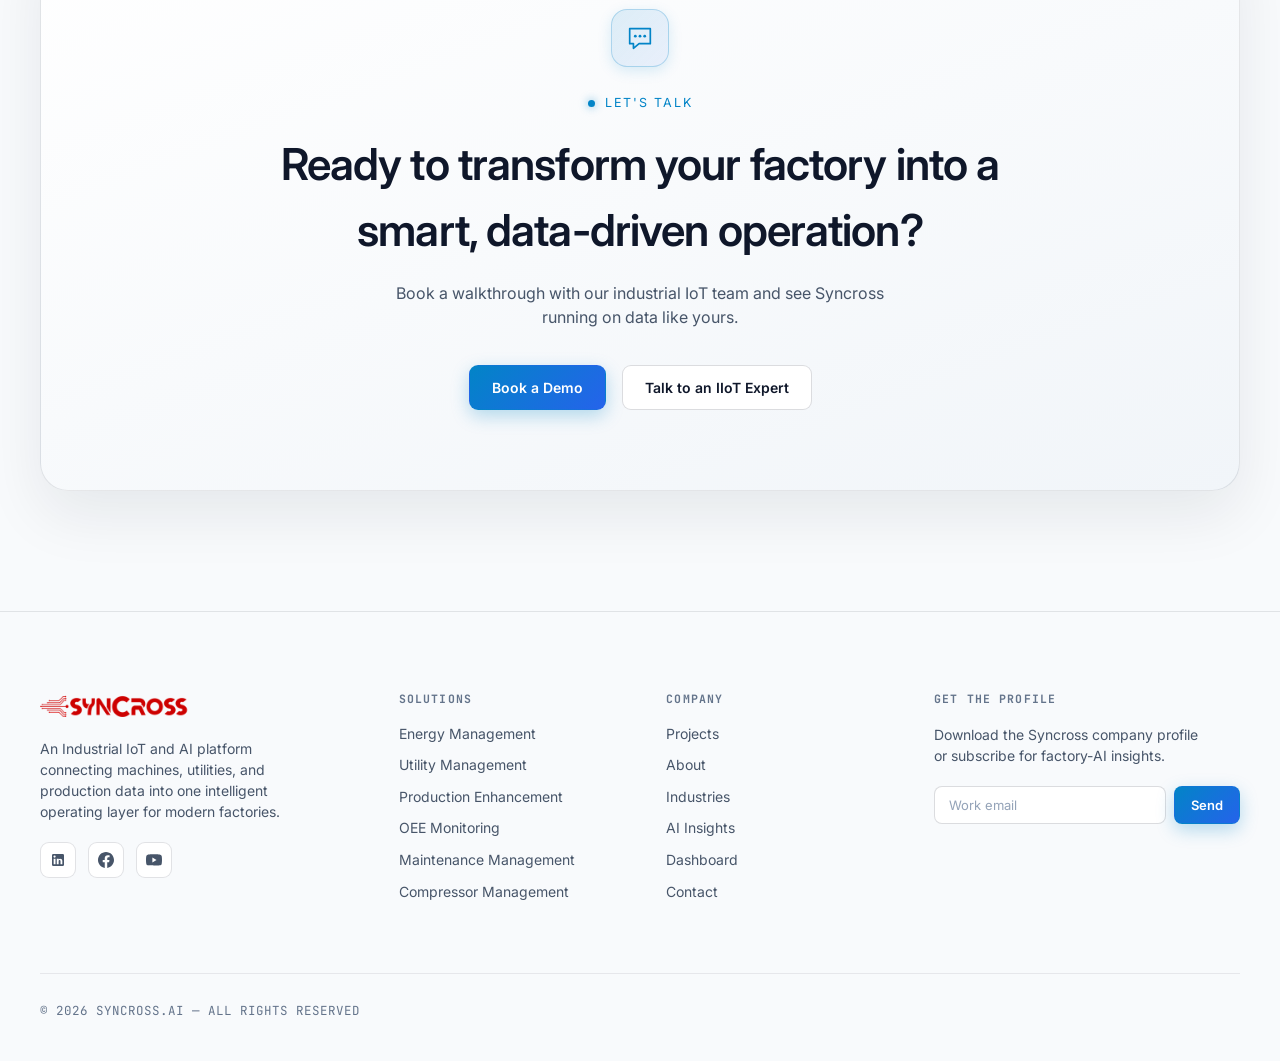
==== commit 50ec4825: "fix(3d): optimize dark theme fog distance and remove bottom overlay gradient" ====
--- a/index.html
+++ b/index.html
@@ -6063,7 +6063,7 @@
 
 S.background = new THREE.Color(isDarkInit ? 0x07101d : 0xf1f5f9);
 
-S.fog = new THREE.Fog(isDarkInit ? 0x07101d : 0xf1f5f9, 170, 440);
+S.fog = new THREE.Fog(isDarkInit ? 0x07101d : 0xf1f5f9, 320, 700);
 
 function apply3DTheme(theme) {
 
@@ -6075,7 +6075,15 @@
 
   S.background.set(c);
 
-  if (S.fog) S.fog.color.set(c);
+  if (S.fog) {
+
+    S.fog.color.set(c);
+
+    S.fog.near = 320;
+
+    S.fog.far = 700;
+
+  }
 
   if (typeof gr !== 'undefined' && gr && gr.material) {
 
--- a/navbar.css
+++ b/navbar.css
@@ -3556,7 +3556,7 @@
     box-shadow: 0 0 0 1px rgba(15, 23, 42, 0.15);
   }
 
-  [data-theme="light"] #top::after {
+  #top::after {
     display: none !important;
   }
 
